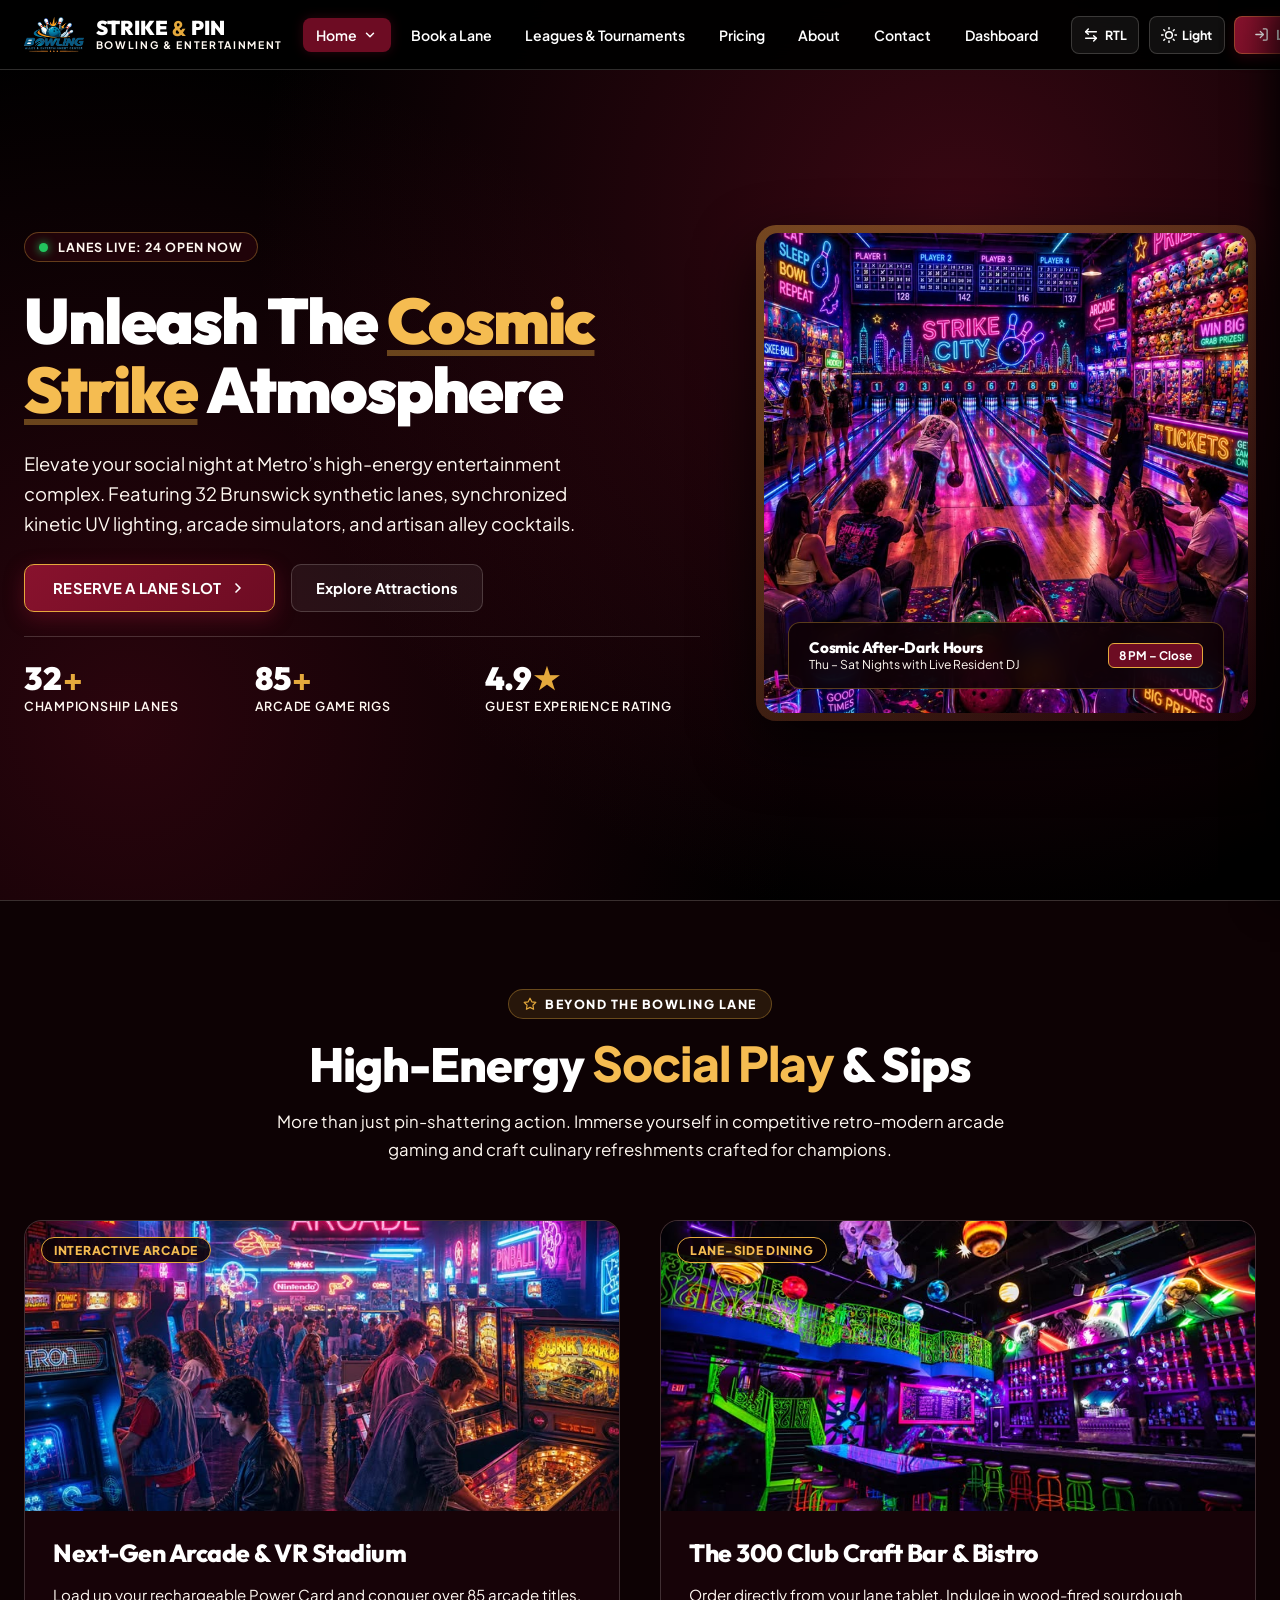
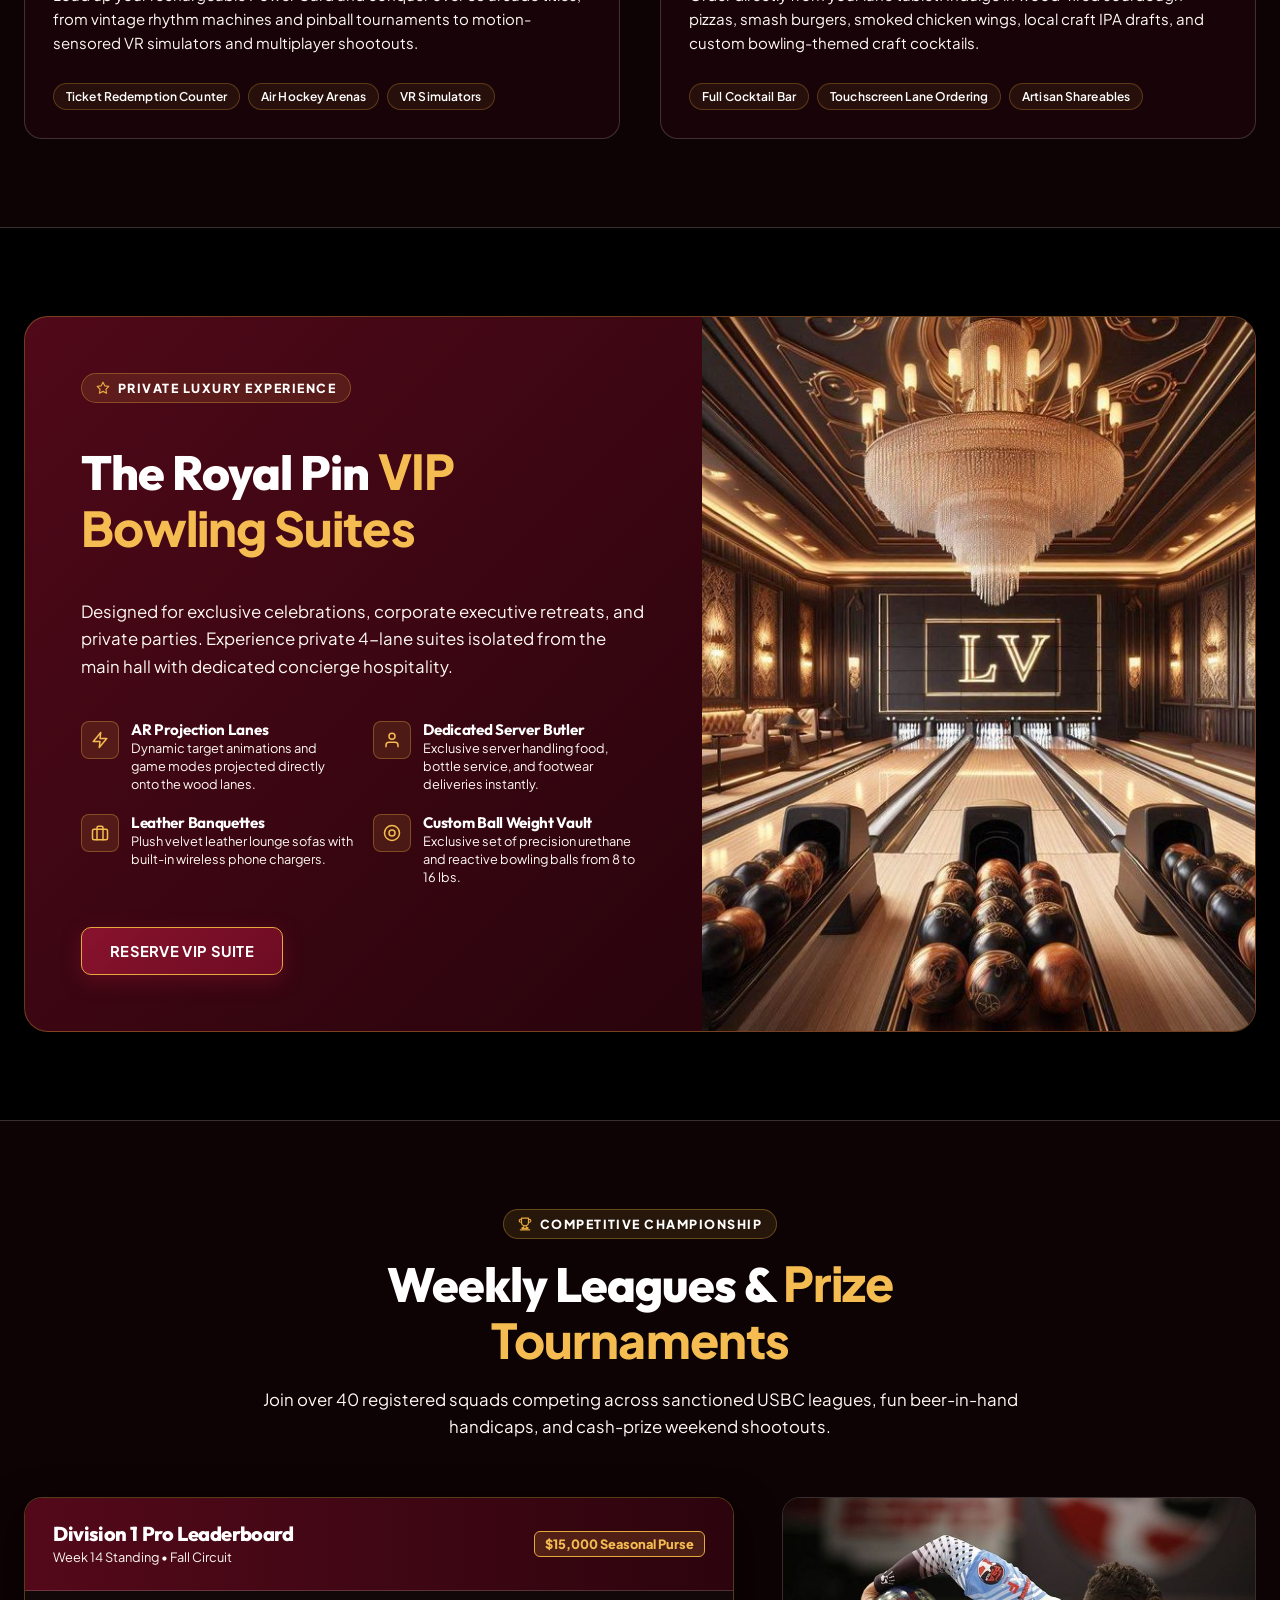
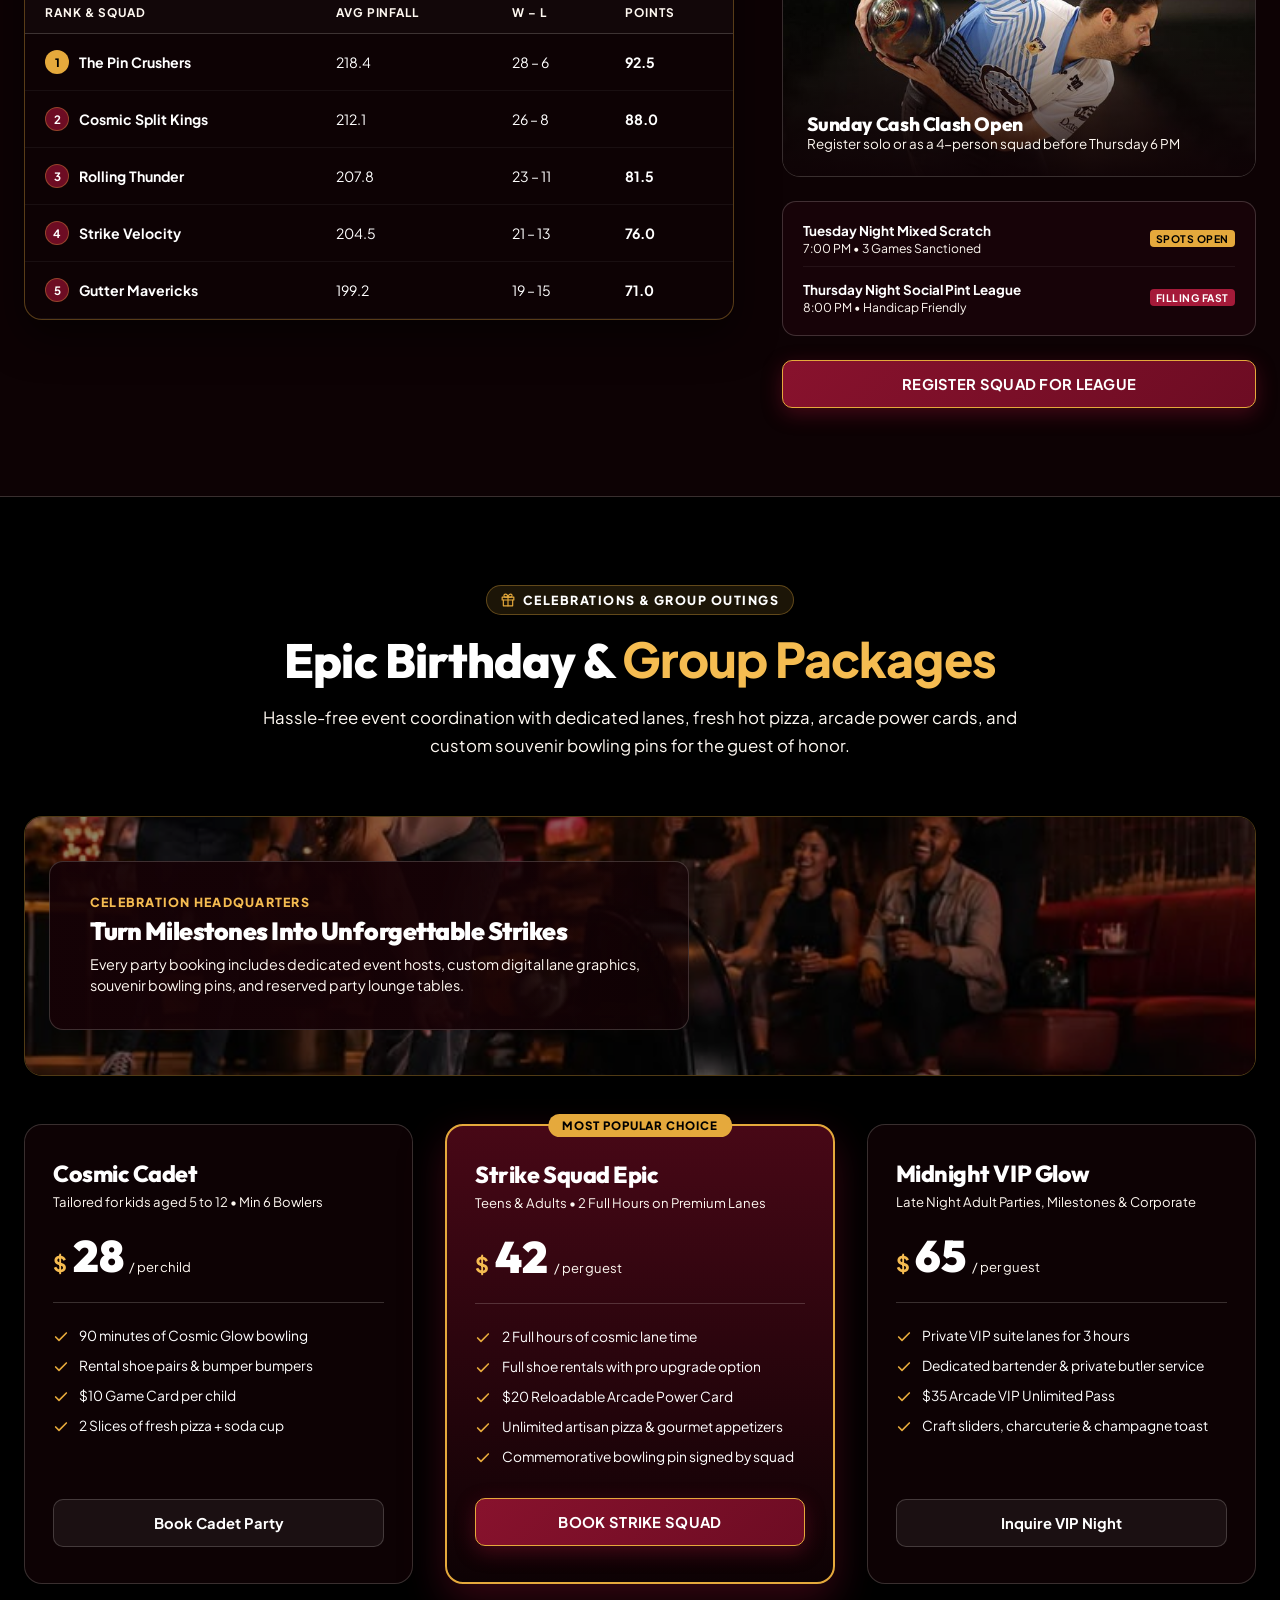
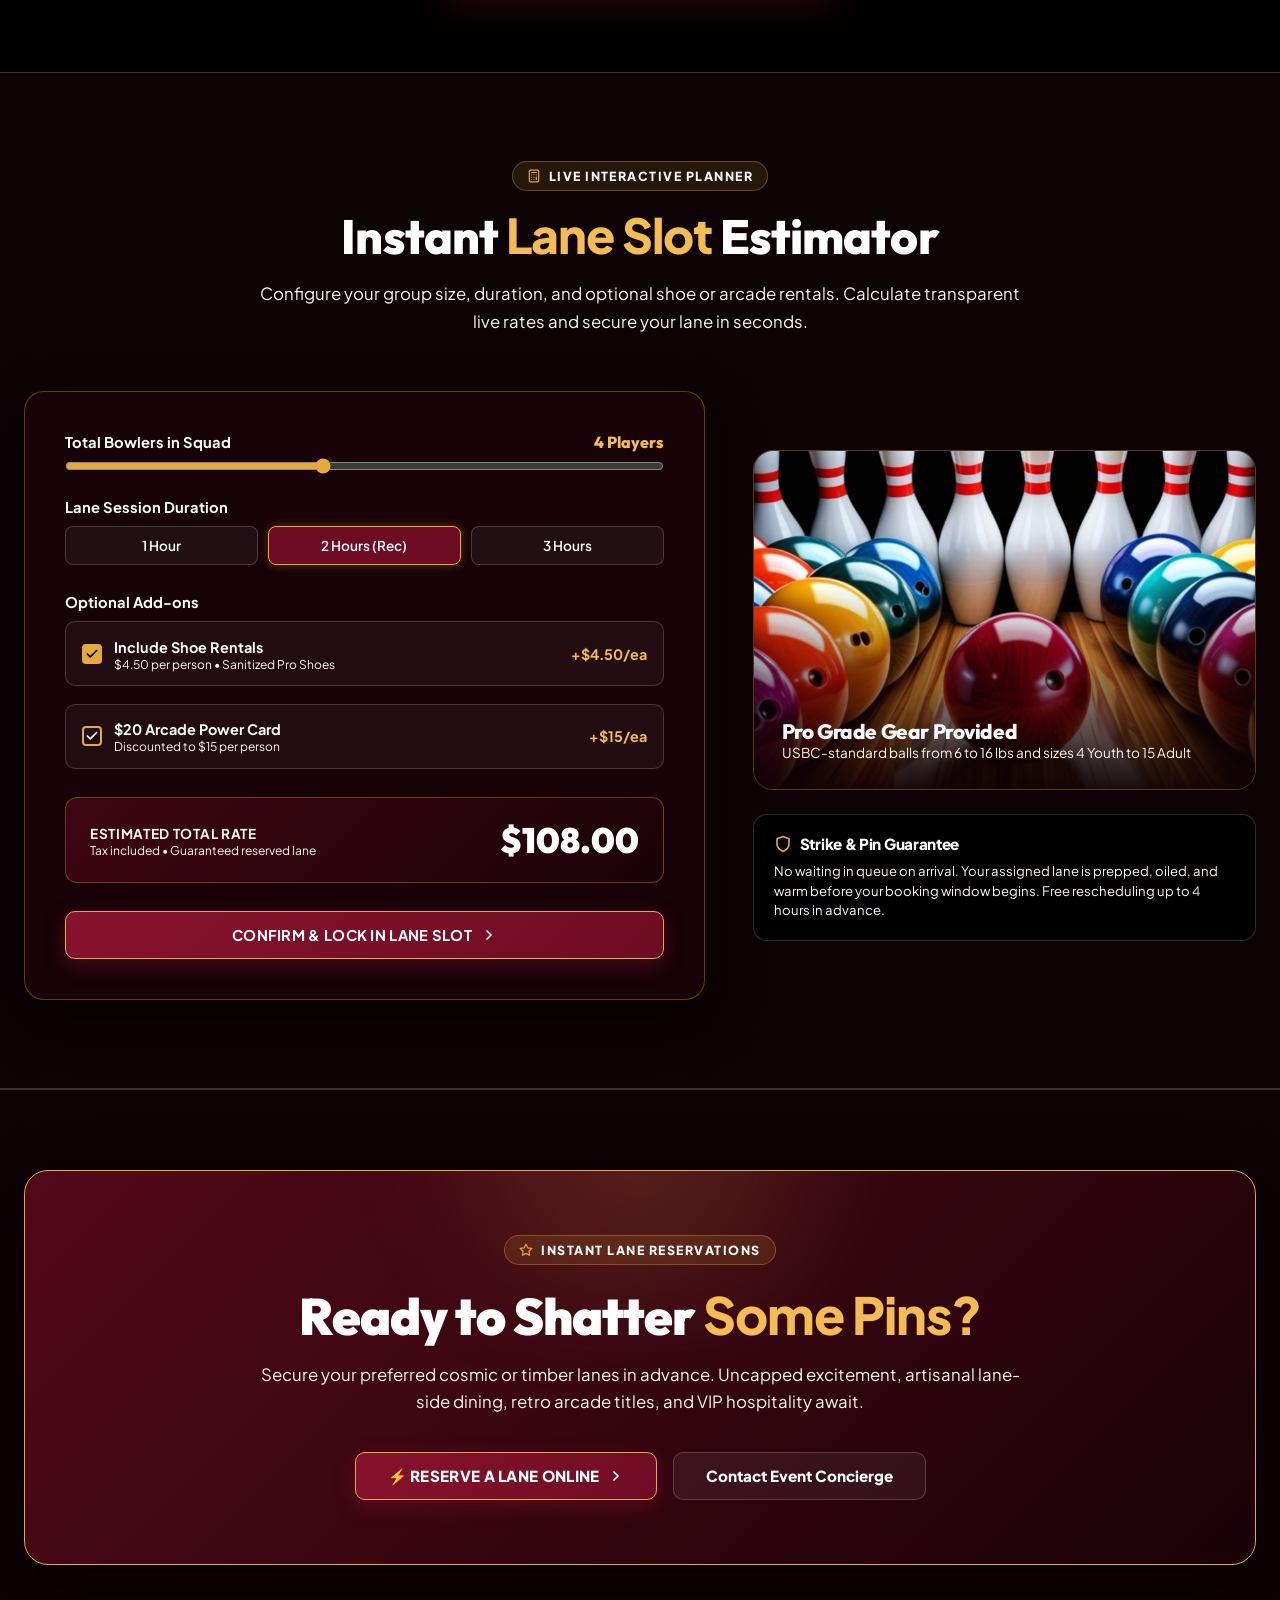
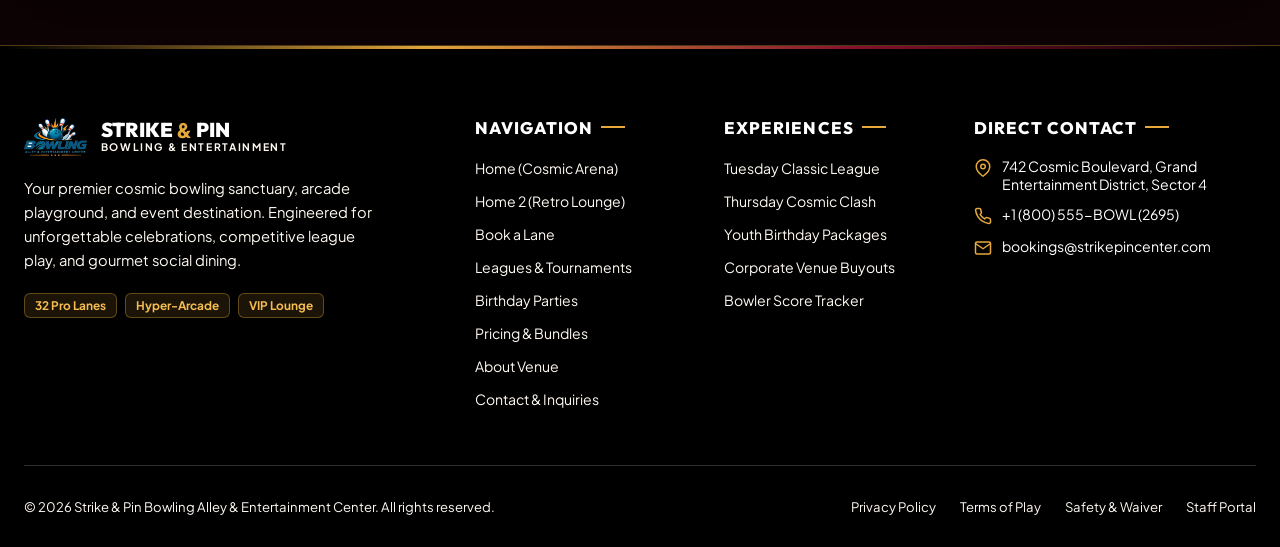
==== index.html @ 71268ec6 "first commit" ====
<!DOCTYPE html>
<html lang="en" dir="ltr" class="dark">

<head>
  <meta charset="UTF-8">
  <meta name="viewport" content="width=device-width, initial-scale=1.0">
  <title>Strike & Pin | Premier Cosmic Bowling & Entertainment Center</title>
  <meta name="description"
    content="Experience high-energy cosmic bowling, 32 championship Brunswick lanes, interactive arcade games, pro tournament leagues, and bespoke birthday celebration packages.">
  <meta name="theme-color" content="#160206">

  <!-- Favicon -->
  <link rel="icon" type="image/png" href="assets/images/icons/logo.png">

  <!-- Global Stylesheets (No inline CSS!) -->
  <link rel="stylesheet" href="assets/css/style.css">
  <link rel="stylesheet" href="assets/css/responsive.css">
</head>

<body>

  <!-- ==========================================================================
       BRANDED PRELOADER
       ========================================================================== -->
  <div id="preloader" role="status" aria-label="Loading Strike & Pin Center">
    <div class="loader-content">
      <div class="loader-brand">
        <img src="assets/images/icons/logo.png" alt="Strike & Pin Bowling Logo" class="loader-logo-img">
        <div class="brand-text-group">
          <span class="brand-title">Strike<span>&</span>Pin</span>
          <span class="brand-subtitle">Bowling & Entertainment</span>
        </div>
      </div>
      <div class="loader-pin-indicator" aria-hidden="true">
        <span class="loader-dot"></span>
        <span class="loader-dot"></span>
        <span class="loader-dot"></span>
      </div>
    </div>
  </div>

  <!-- ==========================================================================
       FIXED COMPACT HEADER (Strictly 1 Line Desktop, Compact, Never Scrolls Away)
       ========================================================================== -->
  <header class="site-header" id="siteHeader">
    <div class="header-container">

      <!-- Brand Logo + Name + Small Subtitle -->
      <a href="index.html" class="header-brand" aria-label="Strike & Pin Homepage">
        <img src="assets/images/icons/logo.png" alt="Strike & Pin Bowling Logo" class="header-logo-img">
        <div class="brand-text-group">
          <span class="brand-title">Strike<span>&</span>Pin</span>
          <span class="brand-subtitle">Bowling & Entertainment</span>
        </div>
      </a>

      <!-- Desktop Navigation - Exactly 6 Items (Home with Click-Only Dropdown) -->
      <nav class="desktop-nav" aria-label="Primary Navigation">

        <!-- 1. Home (Dropdown - CLICK ONLY) -->
        <div class="nav-dropdown-wrapper" id="homeDropdownWrapper">
          <button type="button" class="nav-link nav-dropdown-trigger" id="homeDropdownTrigger" aria-haspopup="true"
            aria-expanded="false">
            <span>Home</span>
            <svg class="chevron-icon" viewBox="0 0 24 24" fill="none" stroke="currentColor" stroke-width="2.5"
              stroke-linecap="round" stroke-linejoin="round" aria-hidden="true">
              <polyline points="6 9 12 15 18 9"></polyline>
            </svg>
          </button>
          <div class="dropdown-panel" role="menu" aria-label="Home Variations">
            <a href="index.html" class="dropdown-item" role="menuitem">
              <span>Home 1 (Cosmic Arena)</span>
              <span class="dropdown-badge">V1</span>
            </a>
            <a href="home-2.html" class="dropdown-item" role="menuitem">
              <span>Home 2 (Retro Lounge)</span>
              <span class="dropdown-badge">V2</span>
            </a>
          </div>
        </div>

        <!-- 2. Book a Lane -->
        <a href="book-lane.html" class="nav-link">
          <span>Book a Lane</span>
        </a>

        <!-- 3. Leagues & Tournaments -->
        <a href="leagues.html" class="nav-link">
          <span>Leagues & Tournaments</span>
        </a>

        <!-- 4. Pricing -->
        <a href="pricing.html" class="nav-link">
          <span>Pricing</span>
        </a>

        <!-- 6. About -->
        <a href="about.html" class="nav-link">
          <span>About</span>
        </a>

        <!-- 7. Contact (Directly visible) -->
        <a href="contact.html" class="nav-link">
          <span>Contact</span>
        </a>

        <!-- 8. Dashboard -->
        <a href="dashboard.html" class="nav-link">
          <span>Dashboard</span>
        </a>
      </nav>

      <!-- Header Controls: RTL, Dark Mode, Dedicated Login Button -->
      <div class="header-actions">

        <!-- RTL/LTR Toggle -->
        <button type="button" class="utility-btn rtl-toggle-btn" aria-label="Toggle text direction (RTL/LTR)">
          <svg viewBox="0 0 24 24" fill="none" stroke="currentColor" stroke-width="2.2" stroke-linecap="round"
            stroke-linejoin="round" aria-hidden="true">
            <path d="M8 3L4 7l4 4"></path>
            <path d="M4 7h16"></path>
            <path d="M16 21l4-4-4-4"></path>
            <path d="M20 17H4"></path>
          </svg>
          <span class="utility-label dir-label-text">RTL</span>
        </button>

        <!-- Dark Mode Toggle (Pure #000000) -->
        <button type="button" class="utility-btn dark-mode-toggle" aria-label="Toggle dark mode" aria-pressed="true">
          <svg viewBox="0 0 24 24" fill="none" stroke="currentColor" stroke-linecap="round" stroke-linejoin="round"
            aria-hidden="true">
            <circle cx="12" cy="12" r="5"></circle>
            <line x1="12" y1="1" x2="12" y2="3"></line>
            <line x1="12" y1="21" x2="12" y2="23"></line>
            <line x1="4.22" y1="4.22" x2="5.64" y2="5.64"></line>
            <line x1="18.36" y1="18.36" x2="19.78" y2="19.78"></line>
            <line x1="1" y1="12" x2="3" y2="12"></line>
            <line x1="21" y1="12" x2="23" y2="12"></line>
            <line x1="4.22" y1="19.78" x2="5.64" y2="18.36"></line>
            <line x1="18.36" y1="5.64" x2="19.78" y2="4.22"></line>
          </svg>
          <span class="utility-label">Theme</span>
        </button>

        <!-- Dedicated Login Button (Replaces generic CTA) -->
        <a href="login.html" class="btn-login desktop-only" id="headerLoginBtn">
          <svg viewBox="0 0 24 24" fill="none" stroke="currentColor" stroke-width="2.2" stroke-linecap="round"
            stroke-linejoin="round" aria-hidden="true">
            <path d="M15 3h4a2 2 0 0 1 2 2v14a2 2 0 0 1-2 2h-4"></path>
            <polyline points="10 17 15 12 10 7"></polyline>
            <line x1="15" y1="12" x2="3" y2="12"></line>
          </svg>
          <span>Login</span>
        </a>

        <!-- Mobile Menu Toggle Button -->
        <button type="button" class="mobile-toggle-btn" id="mobileMenuBtn" aria-label="Open mobile navigation menu"
          aria-controls="mobileDrawer" aria-expanded="false">
          <svg viewBox="0 0 24 24" fill="none" stroke="currentColor" stroke-width="2.2" stroke-linecap="round"
            stroke-linejoin="round" aria-hidden="true">
            <line x1="3" y1="6" x2="21" y2="6"></line>
            <line x1="3" y1="12" x2="21" y2="12"></line>
            <line x1="3" y1="18" x2="21" y2="18"></line>
          </svg>
        </button>

      </div>
    </div>
  </header>

  <!-- ==========================================================================
       MOBILE NAVIGATION DRAWER
       ========================================================================== -->
  <div class="mobile-drawer-backdrop" id="mobileDrawerBackdrop" aria-hidden="true"></div>
  <aside class="mobile-drawer" id="mobileDrawer" aria-label="Mobile Navigation" role="dialog" aria-modal="true">

    <!-- Mobile Drawer Header -->
    <div class="mobile-drawer-header">
      <div class="header-brand">
        <img src="assets/images/icons/logo.png" alt="Strike & Pin Logo" class="header-logo-img">
        <div class="brand-text-group">
          <span class="brand-title">Strike<span>&</span>Pin</span>
          <span class="brand-subtitle">Bowling & Entertainment</span>
        </div>
      </div>
      <button type="button" class="mobile-drawer-close" id="mobileDrawerClose" aria-label="Close navigation menu">
        <svg viewBox="0 0 24 24" width="20" height="20" fill="none" stroke="currentColor" stroke-width="2.2"
          stroke-linecap="round" stroke-linejoin="round" aria-hidden="true">
          <line x1="18" y1="6" x2="6" y2="18"></line>
          <line x1="6" y1="6" x2="18" y2="18"></line>
        </svg>
      </button>
    </div>

    <!-- Mobile Drawer Nav Links -->
    <div class="mobile-drawer-content">

      <!-- Mobile Home Accordion (CLICK ONLY) -->
      <div class="mobile-accordion-wrapper" id="mobileHomeAccordion">
        <button type="button" class="mobile-nav-link mobile-accordion-toggle" id="mobileHomeAccordionToggle"
          aria-expanded="false">
          <span>Home</span>
          <svg class="chevron-icon" viewBox="0 0 24 24" fill="none" stroke="currentColor" stroke-width="2.5"
            stroke-linecap="round" stroke-linejoin="round" aria-hidden="true">
            <polyline points="6 9 12 15 18 9"></polyline>
          </svg>
        </button>
        <div class="mobile-accordion-panel">
          <a href="index.html" class="mobile-sub-link">
            <span>Home 1 (Cosmic Arena)</span>
            <span class="dropdown-badge">V1</span>
          </a>
          <a href="home-2.html" class="mobile-sub-link">
            <span>Home 2 (Retro Lounge)</span>
            <span class="dropdown-badge">V2</span>
          </a>
        </div>
      </div>

      <a href="book-lane.html" class="mobile-nav-link">
        <span>Book a Lane</span>
      </a>

      <a href="leagues.html" class="mobile-nav-link">
        <span>Leagues & Tournaments</span>
      </a>

      <a href="pricing.html" class="mobile-nav-link">
        <span>Pricing</span>
      </a>

      <a href="about.html" class="mobile-nav-link">
        <span>About Us</span>
      </a>

      <a href="contact.html" class="mobile-nav-link">
        <span>Contact</span>
      </a>

      <a href="dashboard.html" class="mobile-nav-link">
        <span>Dashboard</span>
      </a>

      <!-- Mobile Login Direct Link -->
      <a href="login.html" class="btn-login" style="margin-top: 1rem; width: 100%; justify-content: center;">
        <svg viewBox="0 0 24 24" fill="none" stroke="currentColor" stroke-width="2.2" stroke-linecap="round"
          stroke-linejoin="round" aria-hidden="true">
          <path d="M15 3h4a2 2 0 0 1 2 2v14a2 2 0 0 1-2 2h-4"></path>
          <polyline points="10 17 15 12 10 7"></polyline>
          <line x1="15" y1="12" x2="3" y2="12"></line>
        </svg>
        <span>Guest & Member Login</span>
      </a>
    </div>

    <!-- Mobile Drawer Footer Controls -->
    <div class="mobile-drawer-footer">
      <div class="mobile-utility-row">
        <button type="button" class="utility-btn rtl-toggle-btn" style="width: 100%;"
          aria-label="Toggle text direction (RTL/LTR)">
          <svg viewBox="0 0 24 24" fill="none" stroke="currentColor" stroke-linecap="round" stroke-linejoin="round"
            aria-hidden="true">
            <line x1="21" y1="6" x2="3" y2="6"></line>
            <line x1="21" y1="12" x2="9" y2="12"></line>
            <line x1="21" y1="18" x2="7" y2="18"></line>
          </svg>
          <span class="dir-label-text">RTL</span>
        </button>

        <button type="button" class="utility-btn dark-mode-toggle" style="width: 100%;" aria-label="Toggle dark mode">
          <svg viewBox="0 0 24 24" fill="none" stroke="currentColor" stroke-linecap="round" stroke-linejoin="round"
            aria-hidden="true">
            <circle cx="12" cy="12" r="5"></circle>
          </svg>
          <span>Dark Mode</span>
        </button>
      </div>
    </div>
  </aside>

  <!-- ==========================================================================
       MAIN CONTENT: EXACTLY 6 CONTENT SECTIONS FOR HOME 1
       ========================================================================== -->
  <main id="mainContent">

    <!-- ------------------------------------------------------------------------
         SECTION 1: HERO SECTION (COSMIC BOWLING ARENA)
         ------------------------------------------------------------------------ -->
    <section class="hero-cosmic" id="heroSection" aria-label="Hero Section">
      <div class="section-container">
        <div class="hero-grid">

          <!-- Content Side -->
          <div class="hero-content">
            <div class="hero-live-indicator">
              <span class="pulse-ring"></span>
              <span>Lanes Live: 24 Open Now</span>
            </div>

            <h1 class="hero-headline">
              Unleash The <em>Cosmic Strike</em> Atmosphere
            </h1>

            <p class="hero-description">
              Elevate your social night at Metro’s high-energy entertainment complex. Featuring 32 Brunswick synthetic
              lanes, synchronized kinetic UV lighting, arcade simulators, and artisan alley cocktails.
            </p>

            <div class="hero-cta-group">
              <a href="book-lane.html" class="btn-primary">
                <span>Reserve a Lane Slot</span>
                <svg viewBox="0 0 24 24" fill="none" stroke="currentColor" stroke-width="2.5" stroke-linecap="round"
                  stroke-linejoin="round" aria-hidden="true">
                  <polyline points="9 18 15 12 9 6"></polyline>
                </svg>
              </a>

              <a href="#attractionsSection" class="btn-secondary">
                <span>Explore Attractions</span>
              </a>
            </div>

            <div class="hero-stats-row">
              <div class="hero-stat-card">
                <span class="hero-stat-num">32<span>+</span></span>
                <span class="hero-stat-label">Championship Lanes</span>
              </div>
              <div class="hero-stat-card">
                <span class="hero-stat-num">85<span>+</span></span>
                <span class="hero-stat-label">Arcade Game Rigs</span>
              </div>
              <div class="hero-stat-card">
                <span class="hero-stat-num">4.9<span>★</span></span>
                <span class="hero-stat-label">Guest Experience Rating</span>
              </div>
            </div>
          </div>

          <!-- Hero Media Card -->
          <div class="hero-visual-card">
            <div class="hero-img-wrapper">
              <img src="assets/images/hero/p1.jpg" alt="Vibrant cosmic bowling alley glow with illuminated pins"
                loading="eager">
              <div class="hero-floating-pill">
                <div>
                  <h4>Cosmic After-Dark Hours</h4>
                  <p>Thu – Sat Nights with Live Resident DJ</p>
                </div>
                <span class="hero-pill-badge">8 PM – Close</span>
              </div>
            </div>
          </div>

        </div>
      </div>
    </section>

    <!-- ------------------------------------------------------------------------
         SECTION 2: BEYOND THE LANES (ASYMMETRIC ATTRACTIONS)
         ------------------------------------------------------------------------ -->
    <section class="section-wrapper bg-surface" id="attractionsSection" aria-label="Attractions Section">
      <div class="section-container">

        <div class="section-header-center">
          <div class="eyebrow-badge">
            <svg viewBox="0 0 24 24" fill="none" stroke="currentColor" stroke-width="2" stroke-linecap="round"
              stroke-linejoin="round" aria-hidden="true">
              <polygon
                points="12 2 15.09 8.26 22 9.27 17 14.14 18.18 21.02 12 17.77 5.82 21.02 7 14.14 2 9.27 8.91 8.26 12 2">
              </polygon>
            </svg>
            <span>Beyond The Bowling Lane</span>
          </div>
          <h2 class="section-title">High-Energy <span>Social Play</span> & Sips</h2>
          <p class="section-subtitle">
            More than just pin-shattering action. Immerse yourself in competitive retro-modern arcade gaming and craft
            culinary refreshments crafted for champions.
          </p>
        </div>

        <div class="attractions-grid">

          <!-- Feature 1: Hyper-Arcade & VR Matrix -->
          <article class="attraction-feature-card">
            <div class="attraction-media-wrap">
              <img src="assets/images/sections/p2.jpg" alt="Neon lighted arcade entertainment center games"
                loading="lazy">
              <span class="attraction-badge-float">Interactive Arcade</span>
            </div>
            <div class="attraction-body">
              <h3>Next-Gen Arcade & VR Stadium</h3>
              <p>
                Load up your rechargeable Power Card and conquer over 85 arcade titles, from vintage rhythm machines and
                pinball tournaments to motion-sensored VR simulators and multiplayer shootouts.
              </p>
              <div class="attraction-tags-list">
                <span class="attraction-tag">Ticket Redemption Counter</span>
                <span class="attraction-tag">Air Hockey Arenas</span>
                <span class="attraction-tag">VR Simulators</span>
              </div>
            </div>
          </article>

          <!-- Feature 2: Craft Lounge & Alley Bistro -->
          <article class="attraction-feature-card">
            <div class="attraction-media-wrap">
              <img src="assets/images/sections/p3.jpg" alt="Atmospheric cocktail lounge bar with drinks" loading="lazy">
              <span class="attraction-badge-float">Lane-Side Dining</span>
            </div>
            <div class="attraction-body">
              <h3>The 300 Club Craft Bar & Bistro</h3>
              <p>
                Order directly from your lane tablet. Indulge in wood-fired sourdough pizzas, smash burgers, smoked
                chicken wings, local craft IPA drafts, and custom bowling-themed craft cocktails.
              </p>
              <div class="attraction-tags-list">
                <span class="attraction-tag">Full Cocktail Bar</span>
                <span class="attraction-tag">Touchscreen Lane Ordering</span>
                <span class="attraction-tag">Artisan Shareables</span>
              </div>
            </div>
          </article>

        </div>

      </div>
    </section>

    <!-- ------------------------------------------------------------------------
         SECTION 3: VIP LUXURY SUITES (ARCHITECTURAL PANORAMA)
         ------------------------------------------------------------------------ -->
    <section class="section-wrapper bg-body" id="vipSuitesSection" aria-label="VIP Suites Section">
      <div class="section-container">

        <div class="vip-suite-banner">
          <div class="vip-grid">

            <!-- Left: Content & Amenities Matrix -->
            <div class="vip-content-side">
              <div class="eyebrow-badge">
                <svg viewBox="0 0 24 24" fill="none" stroke="currentColor" stroke-width="2" stroke-linecap="round"
                  stroke-linejoin="round" aria-hidden="true">
                  <path
                    d="M12 2l3.09 6.26L22 9.27l-5 4.87 1.18 6.88L12 17.77l-6.18 3.25L7 14.14 2 9.27l6.91-1.01L12 2z">
                  </path>
                </svg>
                <span>Private Luxury Experience</span>
              </div>

              <h2 class="section-title">The Royal Pin <span>VIP Bowling Suites</span></h2>

              <p class="section-subtitle">
                Designed for exclusive celebrations, corporate executive retreats, and private parties. Experience
                private 4-lane suites isolated from the main hall with dedicated concierge hospitality.
              </p>

              <div class="vip-amenities-matrix">

                <div class="vip-amenity-item">
                  <div class="vip-amenity-icon">
                    <svg viewBox="0 0 24 24" fill="none" stroke="currentColor" stroke-width="2" stroke-linecap="round"
                      stroke-linejoin="round" aria-hidden="true">
                      <polygon points="13 2 3 14 12 14 11 22 21 10 12 10 13 2"></polygon>
                    </svg>
                  </div>
                  <div class="vip-amenity-text">
                    <h4>AR Projection Lanes</h4>
                    <p>Dynamic target animations and game modes projected directly onto the wood lanes.</p>
                  </div>
                </div>

                <div class="vip-amenity-item">
                  <div class="vip-amenity-icon">
                    <svg viewBox="0 0 24 24" fill="none" stroke="currentColor" stroke-width="2" stroke-linecap="round"
                      stroke-linejoin="round" aria-hidden="true">
                      <path d="M20 21v-2a4 4 0 0 0-4-4H8a4 4 0 0 0-4 4v2"></path>
                      <circle cx="12" cy="7" r="4"></circle>
                    </svg>
                  </div>
                  <div class="vip-amenity-text">
                    <h4>Dedicated Server Butler</h4>
                    <p>Exclusive server handling food, bottle service, and footwear deliveries instantly.</p>
                  </div>
                </div>

                <div class="vip-amenity-item">
                  <div class="vip-amenity-icon">
                    <svg viewBox="0 0 24 24" fill="none" stroke="currentColor" stroke-width="2" stroke-linecap="round"
                      stroke-linejoin="round" aria-hidden="true">
                      <rect x="2" y="7" width="20" height="14" rx="2" ry="2"></rect>
                      <path d="M16 21V5a2 2 0 0 0-2-2h-4a2 2 0 0 0-2 2v16"></path>
                    </svg>
                  </div>
                  <div class="vip-amenity-text">
                    <h4>Leather Banquettes</h4>
                    <p>Plush velvet leather lounge sofas with built-in wireless phone chargers.</p>
                  </div>
                </div>

                <div class="vip-amenity-item">
                  <div class="vip-amenity-icon">
                    <svg viewBox="0 0 24 24" fill="none" stroke="currentColor" stroke-width="2" stroke-linecap="round"
                      stroke-linejoin="round" aria-hidden="true">
                      <circle cx="12" cy="12" r="10"></circle>
                      <circle cx="12" cy="12" r="4"></circle>
                    </svg>
                  </div>
                  <div class="vip-amenity-text">
                    <h4>Custom Ball Weight Vault</h4>
                    <p>Exclusive set of precision urethane and reactive bowling balls from 8 to 16 lbs.</p>
                  </div>
                </div>

              </div>

              <div>
                <a href="book-lane.html" class="btn-primary">
                  <span>Reserve VIP Suite</span>
                </a>
              </div>
            </div>

            <!-- Right: Architectural Image -->
            <div class="vip-media-side">
              <img src="assets/images/sections/p4.jpg" alt="Luxury VIP Bowling Suite interior with lounge seating"
                loading="lazy">
            </div>

          </div>
        </div>

      </div>
    </section>

    <!-- ------------------------------------------------------------------------
         SECTION 4: PRO LEAGUES & TOURNAMENTS (EDITORIAL MATCHDAY ROSTER)
         ------------------------------------------------------------------------ -->
    <section class="section-wrapper bg-surface" id="leaguesSection" aria-label="Leagues and Tournaments">
      <div class="section-container">

        <div class="section-header-center">
          <div class="eyebrow-badge">
            <svg viewBox="0 0 24 24" fill="none" stroke="currentColor" stroke-width="2" stroke-linecap="round"
              stroke-linejoin="round" aria-hidden="true">
              <path d="M6 9H4.5a2.5 2.5 0 0 1 0-5H6"></path>
              <path d="M18 9h1.5a2.5 2.5 0 0 0 0-5H18"></path>
              <path d="M4 22h16"></path>
              <path d="M10 14.66V17c0 .55-.45 1-1 1H7v2h10v-2h-2c-.55 0-1-.45-1-1v-2.34"></path>
              <path d="M18 2H6v7a6 6 0 0 0 12 0V2Z"></path>
            </svg>
            <span>Competitive Championship</span>
          </div>
          <h2 class="section-title">Weekly Leagues & <span>Prize Tournaments</span></h2>
          <p class="section-subtitle">
            Join over 40 registered squads competing across sanctioned USBC leagues, fun beer-in-hand handicaps, and
            cash-prize weekend shootouts.
          </p>
        </div>

        <div class="leagues-editorial-layout">

          <!-- Left: Standings Roster -->
          <div class="roster-card">
            <div class="roster-header">
              <div>
                <h3>Division 1 Pro Leaderboard</h3>
                <span style="font-size: 0.8rem; color: var(--brand-cream);">Week 14 Standing • Fall Circuit</span>
              </div>
              <span class="prize-pot-tag">$15,000 Seasonal Purse</span>
            </div>

            <div class="roster-table-container">
              <table class="roster-table" aria-label="Division 1 Leaderboard">
                <thead>
                  <tr>
                    <th>Rank &amp; Squad</th>
                    <th>Avg Pinfall</th>
                    <th>W&nbsp;–&nbsp;L</th>
                    <th>Points</th>
                  </tr>
                </thead>
                <tbody>
                  <tr>
                    <td>
                      <div class="team-rank-cell">
                        <span class="rank-badge-num gold">1</span>
                        <span>The Pin Crushers</span>
                      </div>
                    </td>
                    <td>218.4</td>
                    <td>28&nbsp;–&nbsp;6</td>
                    <td><strong>92.5</strong></td>
                  </tr>
                  <tr>
                    <td>
                      <div class="team-rank-cell">
                        <span class="rank-badge-num">2</span>
                        <span>Cosmic Split Kings</span>
                      </div>
                    </td>
                    <td>212.1</td>
                    <td>26&nbsp;–&nbsp;8</td>
                    <td><strong>88.0</strong></td>
                  </tr>
                  <tr>
                    <td>
                      <div class="team-rank-cell">
                        <span class="rank-badge-num">3</span>
                        <span>Rolling Thunder</span>
                      </div>
                    </td>
                    <td>207.8</td>
                    <td>23&nbsp;–&nbsp;11</td>
                    <td><strong>81.5</strong></td>
                  </tr>
                  <tr>
                    <td>
                      <div class="team-rank-cell">
                        <span class="rank-badge-num">4</span>
                        <span>Strike Velocity</span>
                      </div>
                    </td>
                    <td>204.5</td>
                    <td>21&nbsp;–&nbsp;13</td>
                    <td><strong>76.0</strong></td>
                  </tr>
                  <tr>
                    <td>
                      <div class="team-rank-cell">
                        <span class="rank-badge-num">5</span>
                        <span>Gutter Mavericks</span>
                      </div>
                    </td>
                    <td>199.2</td>
                    <td>19&nbsp;–&nbsp;15</td>
                    <td><strong>71.0</strong></td>
                  </tr>
                </tbody>
              </table>
            </div>
          </div>

          <!-- Right: Visual Spotlight & Schedule -->
          <div class="league-feature-side">
            <div class="league-spotlight-card">
              <img src="assets/images/sections/p5.jpg" alt="Competitive bowler throwing a strike in a league tournament"
                loading="lazy">
              <div class="league-spotlight-overlay">
                <h4>Sunday Cash Clash Open</h4>
                <p>Register solo or as a 4-person squad before Thursday 6 PM</p>
              </div>
            </div>

            <div class="league-schedule-box">
              <div class="schedule-item">
                <div>
                  <strong style="color: #FFFFFF; display: block;">Tuesday Night Mixed Scratch</strong>
                  <span style="font-size: 0.76rem; color: var(--brand-cream);">7:00 PM • 3 Games Sanctioned</span>
                </div>
                <span class="dropdown-badge">Spots Open</span>
              </div>
              <div class="schedule-item">
                <div>
                  <strong style="color: #FFFFFF; display: block;">Thursday Night Social Pint League</strong>
                  <span style="font-size: 0.76rem; color: var(--brand-cream);">8:00 PM • Handicap Friendly</span>
                </div>
                <span class="dropdown-badge" style="background: var(--brand-burgundy-500); color: #FFFFFF;">Filling
                  Fast</span>
              </div>
            </div>

            <a href="leagues.html" class="btn-primary" style="width: 100%;">
              <span>Register Squad for League</span>
            </a>
          </div>

        </div>

      </div>
    </section>

    <!-- ------------------------------------------------------------------------
         SECTION 5: CELEBRATIONS & BIRTHDAY PACKAGES
         ------------------------------------------------------------------------ -->
    <section class="section-wrapper bg-body" id="celebrationsSection" aria-label="Birthday Party Packages">
      <div class="section-container">

        <div class="section-header-center">
          <div class="eyebrow-badge">
            <svg viewBox="0 0 24 24" fill="none" stroke="currentColor" stroke-width="2" stroke-linecap="round"
              stroke-linejoin="round" aria-hidden="true">
              <path d="M20 12v10H4V12"></path>
              <path d="M2 7h20v5H2z"></path>
              <path d="M12 22V7"></path>
              <path d="M12 7H7.5a2.5 2.5 0 0 1 0-5C11 2 12 7 12 7z"></path>
              <path d="M12 7h4.5a2.5 2.5 0 0 0 0-5C13 2 12 7 12 7z"></path>
            </svg>
            <span>Celebrations & Group Outings</span>
          </div>
          <h2 class="section-title">Epic Birthday & <span>Group Packages</span></h2>
          <p class="section-subtitle">
            Hassle-free event coordination with dedicated lanes, fresh hot pizza, arcade power cards, and custom
            souvenir bowling pins for the guest of honor.
          </p>
        </div>

        <!-- Editorial Celebration Visual Banner -->
        <div class="celebration-hero-banner"
          style="margin-bottom: 3rem; border-radius: 18px; overflow: hidden; position: relative; border: 1px solid var(--border-brand); min-height: 260px; display: flex; align-items: center;">
          <img src="assets/images/sections/p6.jpg" alt="Friends celebrating together at the bowling alley"
            style="position: absolute; inset: 0; width: 100%; height: 100%; object-fit: cover; filter: brightness(0.55);"
            loading="lazy">
          <div
            style="position: relative; z-index: 2; padding: 2rem 2.5rem; max-width: 640px; background: linear-gradient(90deg, rgba(22, 2, 6, 0.94) 60%, rgba(22, 2, 6, 0.6) 100%); border-radius: 14px; margin: 1.5rem; border: 1px solid var(--border-subtle);">
            <span
              style="font-size: 0.78rem; font-weight: 800; color: var(--brand-gold-400); text-transform: uppercase; letter-spacing: 0.1em; display: block; margin-bottom: 0.35rem;">Celebration
              Headquarters</span>
            <h3 style="font-size: 1.55rem; font-weight: 900; color: #FFFFFF; line-height: 1.2; margin-bottom: 0.5rem;">
              Turn Milestones Into Unforgettable Strikes</h3>
            <p style="font-size: 0.9rem; color: var(--brand-cream); line-height: 1.5;">Every party booking includes
              dedicated event hosts, custom digital lane graphics, souvenir bowling pins, and reserved party lounge
              tables.</p>
          </div>
        </div>

        <div class="packages-grid">

          <!-- Package 1: Youth Cosmic Cadet -->
          <article class="package-card">
            <h3 class="package-tier-name">Cosmic Cadet</h3>
            <p class="package-ideal-for">Tailored for kids aged 5 to 12 • Min 6 Bowlers</p>

            <div class="package-price-wrap">
              <span class="price-currency">$</span>
              <span class="price-val">28</span>
              <span class="price-duration">/ per child</span>
            </div>

            <ul class="package-inclusions">
              <li class="inclusion-item">
                <svg viewBox="0 0 24 24" fill="none" stroke="currentColor" stroke-width="2.5" stroke-linecap="round"
                  stroke-linejoin="round" aria-hidden="true">
                  <polyline points="20 6 9 17 4 12"></polyline>
                </svg>
                <span>90 minutes of Cosmic Glow bowling</span>
              </li>
              <li class="inclusion-item">
                <svg viewBox="0 0 24 24" fill="none" stroke="currentColor" stroke-width="2.5" stroke-linecap="round"
                  stroke-linejoin="round" aria-hidden="true">
                  <polyline points="20 6 9 17 4 12"></polyline>
                </svg>
                <span>Rental shoe pairs & bumper bumpers</span>
              </li>
              <li class="inclusion-item">
                <svg viewBox="0 0 24 24" fill="none" stroke="currentColor" stroke-width="2.5" stroke-linecap="round"
                  stroke-linejoin="round" aria-hidden="true">
                  <polyline points="20 6 9 17 4 12"></polyline>
                </svg>
                <span>$10 Game Card per child</span>
              </li>
              <li class="inclusion-item">
                <svg viewBox="0 0 24 24" fill="none" stroke="currentColor" stroke-width="2.5" stroke-linecap="round"
                  stroke-linejoin="round" aria-hidden="true">
                  <polyline points="20 6 9 17 4 12"></polyline>
                </svg>
                <span>2 Slices of fresh pizza + soda cup</span>
              </li>
            </ul>

            <a href="birthday-parties.html" class="btn-secondary" style="width: 100%;">
              <span>Book Cadet Party</span>
            </a>
          </article>

          <!-- Package 2: The Strike Squad (Featured) -->
          <article class="package-card featured">
            <span class="featured-ribbon">Most Popular Choice</span>
            <h3 class="package-tier-name">Strike Squad Epic</h3>
            <p class="package-ideal-for">Teens & Adults • 2 Full Hours on Premium Lanes</p>

            <div class="package-price-wrap">
              <span class="price-currency">$</span>
              <span class="price-val">42</span>
              <span class="price-duration">/ per guest</span>
            </div>

            <ul class="package-inclusions">
              <li class="inclusion-item">
                <svg viewBox="0 0 24 24" fill="none" stroke="currentColor" stroke-width="2.5" stroke-linecap="round"
                  stroke-linejoin="round" aria-hidden="true">
                  <polyline points="20 6 9 17 4 12"></polyline>
                </svg>
                <span>2 Full hours of cosmic lane time</span>
              </li>
              <li class="inclusion-item">
                <svg viewBox="0 0 24 24" fill="none" stroke="currentColor" stroke-width="2.5" stroke-linecap="round"
                  stroke-linejoin="round" aria-hidden="true">
                  <polyline points="20 6 9 17 4 12"></polyline>
                </svg>
                <span>Full shoe rentals with pro upgrade option</span>
              </li>
              <li class="inclusion-item">
                <svg viewBox="0 0 24 24" fill="none" stroke="currentColor" stroke-width="2.5" stroke-linecap="round"
                  stroke-linejoin="round" aria-hidden="true">
                  <polyline points="20 6 9 17 4 12"></polyline>
                </svg>
                <span>$20 Reloadable Arcade Power Card</span>
              </li>
              <li class="inclusion-item">
                <svg viewBox="0 0 24 24" fill="none" stroke="currentColor" stroke-width="2.5" stroke-linecap="round"
                  stroke-linejoin="round" aria-hidden="true">
                  <polyline points="20 6 9 17 4 12"></polyline>
                </svg>
                <span>Unlimited artisan pizza & gourmet appetizers</span>
              </li>
              <li class="inclusion-item">
                <svg viewBox="0 0 24 24" fill="none" stroke="currentColor" stroke-width="2.5" stroke-linecap="round"
                  stroke-linejoin="round" aria-hidden="true">
                  <polyline points="20 6 9 17 4 12"></polyline>
                </svg>
                <span>Commemorative bowling pin signed by squad</span>
              </li>
            </ul>

            <a href="birthday-parties.html" class="btn-primary" style="width: 100%;">
              <span>Book Strike Squad</span>
            </a>
          </article>

          <!-- Package 3: Midnight VIP Glow -->
          <article class="package-card">
            <h3 class="package-tier-name">Midnight VIP Glow</h3>
            <p class="package-ideal-for">Late Night Adult Parties, Milestones & Corporate</p>

            <div class="package-price-wrap">
              <span class="price-currency">$</span>
              <span class="price-val">65</span>
              <span class="price-duration">/ per guest</span>
            </div>

            <ul class="package-inclusions">
              <li class="inclusion-item">
                <svg viewBox="0 0 24 24" fill="none" stroke="currentColor" stroke-width="2.5" stroke-linecap="round"
                  stroke-linejoin="round" aria-hidden="true">
                  <polyline points="20 6 9 17 4 12"></polyline>
                </svg>
                <span>Private VIP suite lanes for 3 hours</span>
              </li>
              <li class="inclusion-item">
                <svg viewBox="0 0 24 24" fill="none" stroke="currentColor" stroke-width="2.5" stroke-linecap="round"
                  stroke-linejoin="round" aria-hidden="true">
                  <polyline points="20 6 9 17 4 12"></polyline>
                </svg>
                <span>Dedicated bartender & private butler service</span>
              </li>
              <li class="inclusion-item">
                <svg viewBox="0 0 24 24" fill="none" stroke="currentColor" stroke-width="2.5" stroke-linecap="round"
                  stroke-linejoin="round" aria-hidden="true">
                  <polyline points="20 6 9 17 4 12"></polyline>
                </svg>
                <span>$35 Arcade VIP Unlimited Pass</span>
              </li>
              <li class="inclusion-item">
                <svg viewBox="0 0 24 24" fill="none" stroke="currentColor" stroke-width="2.5" stroke-linecap="round"
                  stroke-linejoin="round" aria-hidden="true">
                  <polyline points="20 6 9 17 4 12"></polyline>
                </svg>
                <span>Craft sliders, charcuterie & champagne toast</span>
              </li>
            </ul>

            <a href="birthday-parties.html" class="btn-secondary" style="width: 100%;">
              <span>Inquire VIP Night</span>
            </a>
          </article>

        </div>

      </div>
    </section>

    <!-- ------------------------------------------------------------------------
         SECTION 6: INTERACTIVE LANE CALCULATOR & GEAR MATRIX
         ------------------------------------------------------------------------ -->
    <section class="section-wrapper bg-surface" id="calculatorSection" aria-label="Interactive Lane Calculator">
      <div class="section-container">

        <div class="section-header-center">
          <div class="eyebrow-badge">
            <svg viewBox="0 0 24 24" fill="none" stroke="currentColor" stroke-width="2" stroke-linecap="round"
              stroke-linejoin="round" aria-hidden="true">
              <rect x="4" y="2" width="16" height="20" rx="2"></rect>
              <line x1="8" y1="6" x2="16" y2="6"></line>
              <line x1="16" y1="14" x2="16" y2="18"></line>
              <path d="M16 10h.01"></path>
              <path d="M12 10h.01"></path>
              <path d="M8 10h.01"></path>
              <path d="M12 14h.01"></path>
              <path d="M8 14h.01"></path>
              <path d="M12 18h.01"></path>
              <path d="M8 18h.01"></path>
            </svg>
            <span>Live Interactive Planner</span>
          </div>
          <h2 class="section-title">Instant <span>Lane Slot</span> Estimator</h2>
          <p class="section-subtitle">
            Configure your group size, duration, and optional shoe or arcade rentals. Calculate transparent live rates
            and secure your lane in seconds.
          </p>
        </div>

        <div class="calculator-matrix-grid">

          <!-- Interactive Calculation Console -->
          <div class="calculator-console-card">

            <!-- Step 1: Bowlers -->
            <div class="calculator-group">
              <div class="calculator-label-row">
                <label for="calcBowlers" class="calc-label">Total Bowlers in Squad</label>
                <span class="calc-val-readout" id="calcBowlersVal">4 Players</span>
              </div>
              <input type="range" min="1" max="8" value="4" class="calc-range-slider" id="calcBowlers"
                aria-label="Number of Bowlers">
            </div>

            <!-- Step 2: Duration -->
            <div class="calculator-group">
              <span class="calc-label">Lane Session Duration</span>
              <div class="calc-chips-group">
                <button type="button" class="calc-chip-btn" data-hours="1">1 Hour</button>
                <button type="button" class="calc-chip-btn selected" data-hours="2">2 Hours (Rec)</button>
                <button type="button" class="calc-chip-btn" data-hours="3">3 Hours</button>
              </div>
            </div>

            <!-- Step 3: Add-on Checkboxes -->
            <div class="calculator-group">
              <span class="calc-label">Optional Add-ons</span>

              <div class="calc-checkbox-row active" id="calcShoesToggle" role="checkbox" aria-checked="true"
                tabindex="0">
                <div class="calc-checkbox-left">
                  <div class="calc-custom-check checked" aria-hidden="true">
                    <svg viewBox="0 0 24 24" width="14" height="14" fill="none" stroke="currentColor" stroke-width="3"
                      stroke-linecap="round" stroke-linejoin="round">
                      <polyline points="20 6 9 17 4 12"></polyline>
                    </svg>
                  </div>
                  <div>
                    <span style="font-weight: 700; color: #FFFFFF; font-size: 0.9rem;">Include Shoe Rentals</span>
                    <span style="display: block; font-size: 0.75rem; color: var(--brand-cream);">$4.50 per person •
                      Sanitized Pro Shoes</span>
                  </div>
                </div>
                <strong style="color: var(--brand-gold-400); font-size: 0.9rem;">+$4.50/ea</strong>
              </div>

              <div class="calc-checkbox-row" id="calcArcadeToggle" role="checkbox" aria-checked="false" tabindex="0"
                style="margin-top: 0.5rem;">
                <div class="calc-checkbox-left">
                  <div class="calc-custom-check" aria-hidden="true">
                    <svg viewBox="0 0 24 24" width="14" height="14" fill="none" stroke="currentColor" stroke-width="3"
                      stroke-linecap="round" stroke-linejoin="round">
                      <polyline points="20 6 9 17 4 12"></polyline>
                    </svg>
                  </div>
                  <div>
                    <span style="font-weight: 700; color: #FFFFFF; font-size: 0.9rem;">$20 Arcade Power Card</span>
                    <span style="display: block; font-size: 0.75rem; color: var(--brand-cream);">Discounted to $15 per
                      person</span>
                  </div>
                </div>
                <strong style="color: var(--brand-gold-400); font-size: 0.9rem;">+$15/ea</strong>
              </div>

            </div>

            <!-- Price Output & Confirm Button -->
            <div class="calc-total-banner">
              <div>
                <span class="calc-total-label">Estimated Total Rate</span>
                <span style="display: block; font-size: 0.75rem; color: var(--brand-cream);">Tax included • Guaranteed
                  reserved lane</span>
              </div>
              <div class="calc-total-amount" id="calcTotalAmount">$108.00</div>
            </div>

            <a href="book-lane.html" class="btn-primary" id="calcReserveBtn" style="width: 100%;">
              <span>Confirm & Lock In Lane Slot</span>
              <svg viewBox="0 0 24 24" fill="none" stroke="currentColor" stroke-width="2.5" stroke-linecap="round"
                stroke-linejoin="round" aria-hidden="true">
                <polyline points="9 18 15 12 9 6"></polyline>
              </svg>
            </a>

          </div>

          <!-- Gear & Center Visual Side -->
          <div class="calculator-gear-side">
            <div class="gear-image-card">
              <img src="assets/images/sections/p7.jpg" alt="Bowling ball return rack with colorful bowling balls"
                loading="lazy">
              <div class="gear-image-overlay">
                <h4>Pro Grade Gear Provided</h4>
                <p>USBC-standard balls from 6 to 16 lbs and sizes 4 Youth to 15 Adult</p>
              </div>
            </div>

            <div
              style="background: var(--bg-body); border: 1px solid var(--border-subtle); border-radius: 14px; padding: 1.25rem;">
              <h4
                style="font-size: 0.95rem; font-weight: 800; color: #FFFFFF; margin-bottom: 0.5rem; display: flex; align-items: center; gap: 0.5rem;">
                <svg viewBox="0 0 24 24" width="18" height="18" fill="none" stroke="var(--brand-gold-500)"
                  stroke-width="2.2" stroke-linecap="round" stroke-linejoin="round" aria-hidden="true">
                  <path d="M12 22s8-4 8-10V5l-8-3-8 3v7c0 6 8 10 8 10z"></path>
                </svg>
                <span>Strike & Pin Guarantee</span>
              </h4>
              <p style="font-size: 0.82rem; color: var(--brand-cream); line-height: 1.5;">
                No waiting in queue on arrival. Your assigned lane is prepped, oiled, and warm before your booking
                window begins. Free rescheduling up to 4 hours in advance.
              </p>
            </div>
          </div>

        </div>

      </div>
    </section>

    <!-- ==========================================================================
         CALL TO ACTION (CTA): READY TO ROLL
         ========================================================================== -->
    <section class="site-cta-section" aria-label="Book Your Lane Experience">
      <div class="section-container">
        <div class="site-cta-card">
          <div class="site-cta-glow" aria-hidden="true"></div>
          <div class="site-cta-content">
            <div class="eyebrow-badge">
              <svg viewBox="0 0 24 24" fill="none" stroke="currentColor" stroke-width="2" stroke-linecap="round"
                stroke-linejoin="round" aria-hidden="true">
                <polygon
                  points="12 2 15.09 8.26 22 9.27 17 14.14 18.18 21.02 12 17.77 5.82 21.02 7 14.14 2 9.27 8.91 8.26 12 2">
                </polygon>
              </svg>
              <span>Instant Lane Reservations</span>
            </div>
            <h2 class="site-cta-heading">Ready to Shatter <span>Some Pins?</span></h2>
            <p class="site-cta-subtext">
              Secure your preferred cosmic or timber lanes in advance. Uncapped excitement, artisanal lane-side dining,
              retro arcade titles, and VIP hospitality await.
            </p>
            <div class="site-cta-actions">
              <a href="book-lane.html" class="btn-primary">
                <span>⚡ Reserve a Lane Online</span>
                <svg viewBox="0 0 24 24" fill="none" stroke="currentColor" stroke-width="2.5" stroke-linecap="round"
                  stroke-linejoin="round" aria-hidden="true">
                  <polyline points="9 18 15 12 9 6"></polyline>
                </svg>
              </a>

              <a href="contact.html" class="btn-secondary" style="border-color: rgba(255,255,255,0.18);">
                <span>Contact Event Concierge</span>
              </a>
            </div>
          </div>
        </div>
      </div>
    </section>

  </main>

  <!-- ==========================================================================
       SCROLL TO TOP BUTTON
       ========================================================================== -->
  <button type="button" class="scroll-top-btn" id="scrollTopBtn" aria-label="Scroll to top of page">
    <svg viewBox="0 0 24 24" fill="none" stroke="currentColor" stroke-width="2.5" stroke-linecap="round"
      stroke-linejoin="round" aria-hidden="true">
      <polyline points="18 15 12 9 6 15"></polyline>
    </svg>
  </button>

  <!-- ==========================================================================
       SHARED EDITORIAL FOOTER
       ========================================================================== -->
  <footer class="site-footer">
    <div class="footer-inner">
      <div class="footer-grid">

        <!-- Column 1: Brand & Editorial Bio -->
        <div class="footer-col-brand">
          <div class="footer-brand-header">
            <img src="assets/images/icons/logo.png" alt="Strike & Pin Logo" class="footer-logo-img">
            <div class="brand-text-group">
              <span class="brand-title">Strike<span>&</span>Pin</span>
              <span class="brand-subtitle">Bowling & Entertainment</span>
            </div>
          </div>
          <p class="footer-description">
            Your premier cosmic bowling sanctuary, arcade playground, and event destination. Engineered for
            unforgettable celebrations, competitive league play, and gourmet social dining.
          </p>
          <div class="footer-badges-row">
            <span class="footer-badge">32 Pro Lanes</span>
            <span class="footer-badge">Hyper-Arcade</span>
            <span class="footer-badge">VIP Lounge</span>
          </div>
        </div>

        <!-- Column 2: Quick Links -->
        <div>
          <h2 class="footer-heading">Navigation</h2>
          <ul class="footer-links-list">
            <li><a href="index.html" class="footer-link">Home (Cosmic Arena)</a></li>
            <li><a href="home-2.html" class="footer-link">Home 2 (Retro Lounge)</a></li>
            <li><a href="book-lane.html" class="footer-link">Book a Lane</a></li>
            <li><a href="leagues.html" class="footer-link">Leagues & Tournaments</a></li>
            <li><a href="birthday-parties.html" class="footer-link">Birthday Parties</a></li>
            <li><a href="pricing.html" class="footer-link">Pricing & Bundles</a></li>
            <li><a href="about.html" class="footer-link">About Venue</a></li>
            <li><a href="contact.html" class="footer-link">Contact & Inquiries</a></li>
          </ul>
        </div>

        <!-- Column 3: Entertainment & Leagues -->
        <div>
          <h3 class="footer-heading">Experiences</h3>
          <ul class="footer-links-list">
            <li><a href="leagues.html" class="footer-link">Tuesday Classic League</a></li>
            <li><a href="leagues.html" class="footer-link">Thursday Cosmic Clash</a></li>
            <li><a href="pricing.html" class="footer-link">Youth Birthday Packages</a></li>
            <li><a href="pricing.html" class="footer-link">Corporate Venue Buyouts</a></li>
            <li><a href="dashboard.html" class="footer-link">Bowler Score Tracker</a></li>
          </ul>
        </div>


        <!-- Column 4: Contact & Location -->
        <div>
          <h2 class="footer-heading">Direct Contact</h2>
          <div class="footer-contact-item">
            <svg viewBox="0 0 24 24" fill="none" stroke="currentColor" stroke-width="2" stroke-linecap="round"
              stroke-linejoin="round" aria-hidden="true">
              <path d="M21 10c0 7-9 13-9 13s-9-6-9-13a9 9 0 0 1 18 0z"></path>
              <circle cx="12" cy="10" r="3"></circle>
            </svg>
            <span>742 Cosmic Boulevard, Grand Entertainment District, Sector 4</span>
          </div>
          <div class="footer-contact-item">
            <svg viewBox="0 0 24 24" fill="none" stroke="currentColor" stroke-width="2" stroke-linecap="round"
              stroke-linejoin="round" aria-hidden="true">
              <path
                d="M22 16.92v3a2 2 0 0 1-2.18 2 19.79 19.79 0 0 1-8.63-3.07 19.5 19.5 0 0 1-6-6 19.79 19.79 0 0 1-3.07-8.67A2 2 0 0 1 4.11 2h3a2 2 0 0 1 2 1.72 12.84 12.84 0 0 0 .7 2.81 2 2 0 0 1-.45 2.11L8.09 9.91a16 16 0 0 0 6 6l1.27-1.27a2 2 0 0 1 2.11-.45 12.84 12.84 0 0 0 2.81.7A2 2 0 0 1 22 16.92z">
              </path>
            </svg>
            <span>+1 (800) 555-BOWL (2695)</span>
          </div>
          <div class="footer-contact-item">
            <svg viewBox="0 0 24 24" fill="none" stroke="currentColor" stroke-width="2" stroke-linecap="round"
              stroke-linejoin="round" aria-hidden="true">
              <path d="M4 4h16c1.1 0 2 .9 2 2v12c0 1.1-.9 2-2 2H4c-1.1 0-2-.9-2-2V6c0-1.1.9-2 2-2z"></path>
              <polyline points="22,6 12,13 2,6"></polyline>
            </svg>
            <span>bookings@strikepincenter.com</span>
          </div>
        </div>

      </div>

      <!-- Bottom Bar -->
      <div class="footer-bottom">
        <div>
          &copy; 2026 Strike & Pin Bowling Alley & Entertainment Center. All rights reserved.
        </div>
        <div class="footer-bottom-links">
          <a href="#privacy">Privacy Policy</a>
          <a href="#terms">Terms of Play</a>
          <a href="#safety">Safety & Waiver</a>
          <a href="login.html">Staff Portal</a>
        </div>
      </div>
    </div>
  </footer>

  <!-- Global Shared Script -->
  <script src="assets/js/main.js"></script>
</body>

</html>
---- assets/css/style.css ----
/* ==========================================================================
   STRIKE & PIN ENTERTAINMENT CENTER - GLOBAL STYLESHEET
   Brand Palette: Deep Dark Burgundy, Wine Red, Warm Gold, Bright Crisp White, Cream
   Dark Mode Base: Strict #000000
   ========================================================================== */

@import url('https://fonts.googleapis.com/css2?family=Outfit:wght@400;500;600;700;800;900&family=Plus+Jakarta+Sans:wght@400;500;600;700;800&display=swap');

:root {
  /* Brand Core Palette */
  --brand-burgundy-950: #1A0207;
  --brand-burgundy-900: #2C040D;
  --brand-burgundy-850: #3E0613;
  --brand-burgundy-800: #54091A;
  --brand-burgundy-700: #6D0C23;
  --brand-burgundy-600: #88122D;
  --brand-burgundy-500: #A51A39;
  --brand-burgundy-400: #C4264A;

  /* Accent Gold / Amber */
  --brand-gold-600: #C98B23;
  --brand-gold-500: #E5A93C;
  --brand-gold-400: #F5BC51;
  --brand-gold-300: #FCD68A;

  /* Neutrals & Contrast Surfaces */
  --brand-cream: #FFF9F2;
  --brand-cream-soft: #FBF0E4;
  --brand-cream-muted: #EFE0D0;

  /* Theme Surfaces (Default Rich Burgundy Atmosphere) */
  --bg-body: #160206;
  --bg-surface: #26040C;
  --bg-surface-elevated: #3A0713;
  --bg-surface-glass: rgba(38, 4, 12, 0.88);
  --header-bg: rgba(22, 2, 6, 0.94);

  /* Borders */
  --border-subtle: rgba(255, 249, 242, 0.15);
  --border-brand: rgba(229, 169, 60, 0.28);
  --border-highlight: rgba(229, 169, 60, 0.55);

  /* Typography - Crisp Bright Text */
  --text-primary: #FFFFFF;
  --text-secondary: #FFF9F2;
  --text-muted: #FDE8ED;
  --text-gold: #FCD68A;

  /* Aliased Accent Variables used across pages */
  --accent-gold: #E5A93C;
  --accent-gold-light: #FCD68A;
  --bg-black: #000000;
  --brand-burgundy-light: #C4264A;
  --brand-crimson: #E63946;

  /* Dimensions */
  --header-height: 70px;
  --font-heading: 'Outfit', sans-serif;
  --font-body: 'Plus Jakarta Sans', sans-serif;

  /* Transitions */
  --transition-fast: 0.18s cubic-bezier(0.16, 1, 0.3, 1);
  --transition-normal: 0.28s cubic-bezier(0.16, 1, 0.3, 1);
}

/* Strict Dark Mode: #000000 */
html.dark {
  --bg-body: #000000;
  --bg-surface: #0D0204;
  --bg-surface-elevated: #170308;
  --bg-surface-glass: rgba(0, 0, 0, 0.92);
  --header-bg: rgba(0, 0, 0, 0.95);
  --border-subtle: rgba(255, 249, 242, 0.18);
  --border-brand: rgba(229, 169, 60, 0.35);
  --text-primary: #FFFFFF;
  --text-secondary: #FFF9F2;
  --text-muted: #FFEAEF;
  --accent-gold: #F5BC51;
  --accent-gold-light: #FCD68A;
  --bg-black: #000000;
  --brand-burgundy-light: #C4264A;
  --brand-crimson: #FF4D5E;
}

/* Base Styles */
*,
*::before,
*::after {
  box-sizing: border-box;
  margin: 0;
  padding: 0;
}

html {
  scroll-behavior: smooth;
  scroll-padding-top: var(--header-height);
  font-family: var(--font-body);
  background-color: var(--bg-body);
  color: var(--text-primary);
  text-rendering: optimizeLegibility;
  -webkit-font-smoothing: antialiased;
}

body {
  background-color: var(--bg-body);
  color: var(--text-primary);
  min-height: 100vh;
  display: flex;
  flex-direction: column;
  overflow-x: hidden;
  transition: background-color var(--transition-normal), color var(--transition-normal);
}

/* Prevent viewport bounce & background scroll when mobile menu is active */
body.menu-open,
html.menu-open {
  overflow: hidden !important;
  touch-action: none;
}

main {
  flex: 1 0 auto;
  padding-top: 0 !important;
  margin-top: 0 !important;
}

/* Typography Defaults */
h1,
h2,
h3,
h4,
h5,
h6 {
  font-family: var(--font-heading);
  color: var(--text-primary);
  font-weight: 700;
  line-height: 1.15;
  letter-spacing: -0.02em;
}

p,
span,
li,
a,
button,
label,
input,
select,
textarea {
  font-family: var(--font-body);
  color: var(--text-primary);
}

a {
  color: inherit;
  text-decoration: none;
  transition: color var(--transition-fast);
}

/* Focus Visible */
:focus-visible {
  outline: 2px solid var(--brand-gold-500);
  outline-offset: 3px;
  border-radius: 4px;
}

/* ==========================================================================
   CONTAINER & CORE UTILITY SYSTEM
   ========================================================================== */
.container {
  max-width: 1360px;
  margin: 0 auto;
  padding: 0 1.5rem;
  width: 100%;
}

.text-center {
  text-align: center;
}

.text-right {
  text-align: right;
}

.text-left {
  text-align: left;
}

.w-full {
  width: 100%;
}

.block {
  display: block;
}

.flex {
  display: flex;
}

.items-center {
  align-items: center;
}

.justify-between {
  justify-content: space-between;
}

.relative {
  position: relative;
}

.absolute {
  position: absolute;
}

.inset-0 {
  inset: 0;
}

.overflow-hidden {
  overflow: hidden;
}

.text-xs {
  font-size: 0.78rem;
}

.text-sm {
  font-size: 0.88rem;
}

.text-lg {
  font-size: 1.15rem;
}

.text-xl {
  font-size: 1.25rem;
}

.text-2xl {
  font-size: 1.5rem;
}

.text-3xl {
  font-size: 1.85rem;
}

.font-bold {
  font-weight: 700;
}

.font-extrabold {
  font-weight: 800;
}

.uppercase {
  text-transform: uppercase;
}

.tracking-wider {
  letter-spacing: 0.05em;
}

.tracking-widest {
  letter-spacing: 0.1em;
}

.leading-relaxed {
  line-height: 1.65;
}

.whitespace-nowrap {
  white-space: nowrap;
}

.text-accent-gold {
  color: var(--accent-gold);
}

.text-accent-gold-light {
  color: var(--accent-gold-light);
}

.text-muted {
  color: #94a3b8;
}

.text-secondary {
  color: var(--brand-cream);
}

.text-white {
  color: #ffffff;
}

.text-primary {
  color: var(--text-primary);
}

.bg-surface {
  background: var(--bg-surface);
}

.bg-black-50 {
  background: rgba(0, 0, 0, 0.5);
}

.bg-black-60 {
  background: rgba(0, 0, 0, 0.6);
}

.bg-black-90 {
  background: rgba(0, 0, 0, 0.9);
}

.bg-black {
  background-color: #070103 !important;
}

.bg-brand-crimson {
  background: var(--brand-crimson);
}

.border {
  border-width: 1px;
  border-style: solid;
}

.border-2 {
  border-width: 2px;
  border-style: solid;
}

.border-brand {
  border-color: var(--border-brand);
}

.border-t {
  border-top: 1px solid var(--border-brand);
}

.border-y {
  border-top-width: 1px;
  border-bottom-width: 1px;
  border-style: solid;
}

.shadow-2xl {
  box-shadow: 0 25px 50px -12px rgba(0, 0, 0, 0.75);
}

.backdrop-blur-md {
  backdrop-filter: blur(12px);
  -webkit-backdrop-filter: blur(12px);
}

.rounded {
  border-radius: 6px;
}

.rounded-md {
  border-radius: 8px;
}

.rounded-lg {
  border-radius: 10px;
}

.rounded-xl {
  border-radius: 14px;
}

.rounded-2xl {
  border-radius: 20px;
}

.mb-0 {
  margin-bottom: 0;
}

.mb-1 {
  margin-bottom: 0.25rem;
}

.mb-2 {
  margin-bottom: 0.5rem;
}

.mb-3 {
  margin-bottom: 0.75rem;
}

.mb-4 {
  margin-bottom: 1rem;
}

.mb-6 {
  margin-bottom: 1.5rem;
}

.mb-12 {
  margin-bottom: 3rem;
}

.mt-1 {
  margin-top: 0.25rem;
}

.mt-4 {
  margin-top: 1rem;
}

.mt-6 {
  margin-top: 1.5rem;
}

.mt-8 {
  margin-top: 2rem;
}

.mt-12 {
  margin-top: 3rem;
}

.my-4 {
  margin-top: 1rem;
  margin-bottom: 1rem;
}

.p-4 {
  padding: 1rem;
}

.p-6 {
  padding: 1.5rem;
}

.p-8 {
  padding: 2rem;
}

.pt-6 {
  padding-top: 1.5rem;
}

.px-2 {
  padding-left: 0.5rem;
  padding-right: 0.5rem;
}

.px-2\.5 {
  padding-left: 0.625rem;
  padding-right: 0.625rem;
}

.px-3 {
  padding-left: 0.75rem;
  padding-right: 0.75rem;
}

.px-4 {
  padding-left: 1rem;
  padding-right: 1rem;
}

.px-6 {
  padding-left: 1.5rem;
  padding-right: 1.5rem;
}

.px-8 {
  padding-left: 2rem;
  padding-right: 2rem;
}

.py-0\.5 {
  padding-top: 0.125rem;
  padding-bottom: 0.125rem;
}

.py-1 {
  padding-top: 0.25rem;
  padding-bottom: 0.25rem;
}

.py-1\.5 {
  padding-top: 0.375rem;
  padding-bottom: 0.375rem;
}

.py-3 {
  padding-top: 0.75rem;
  padding-bottom: 0.75rem;
}

.h-full {
  height: 100%;
}

.h-24 {
  height: 6rem;
}

.h-28 {
  height: 7rem;
}

.h-32 {
  height: 8rem;
}

.h-48 {
  height: 12rem;
}

.h-64 {
  height: 16rem;
}

.h-96 {
  height: 24rem;
}

.object-cover {
  object-fit: cover;
}

.bottom-3 {
  bottom: 0.75rem;
}

.left-3 {
  left: 0.75rem;
}

.bottom-4 {
  bottom: 1rem;
}

.left-4 {
  left: 1rem;
}

.right-4 {
  right: 1rem;
}

.m-0 {
  margin: 0;
}

.max-w-lg {
  max-width: 34rem;
}

.bg-gradient-to-r {
  background: linear-gradient(90deg, rgba(0, 0, 0, 0.94) 0%, rgba(0, 0, 0, 0.6) 65%, transparent 100%);
}

.hover\:underline:hover {
  text-decoration: underline;
}

.section-header {
  text-align: center;
  margin-bottom: 3rem;
}

.section-tag-pill {
  display: inline-flex;
  align-items: center;
  align-self: flex-start;
  width: fit-content;
  max-width: fit-content;
  gap: 0.4rem;
  padding: 0.35rem 1rem;
  border-radius: 999px;
  background: rgba(229, 169, 60, 0.12);
  border: 1px solid var(--accent-gold);
  color: var(--accent-gold-light);
  font-size: 0.8rem;
  font-weight: 700;
  text-transform: uppercase;
  letter-spacing: 0.08em;
  margin-bottom: 0.85rem;
}

.section-heading {
  font-family: var(--font-heading);
  font-size: clamp(2rem, 3.5vw, 2.75rem);
  font-weight: 800;
  color: #ffffff;
  line-height: 1.18;
  margin-bottom: 0.75rem;
}

.section-subheading {
  font-size: 1.05rem;
  line-height: 1.65;
  color: var(--brand-cream);
  max-width: 680px;
  margin: 0 auto;
}

.hero-actions-row {
  display: flex;
  align-items: center;
  gap: 1rem;
  flex-wrap: wrap;
  margin-top: 1.5rem;
}

/* ==========================================================================
   PRELOADER
   ========================================================================== */
#preloader {
  position: fixed;
  inset: 0;
  z-index: 99999;
  background-color: #000000;
  display: flex;
  flex-direction: column;
  align-items: center;
  justify-content: center;
  transition: opacity 0.5s ease, visibility 0.5s ease;
}

#preloader.fade-out {
  opacity: 0;
  visibility: hidden;
  pointer-events: none;
}

.loader-content {
  display: flex;
  flex-direction: column;
  align-items: center;
  justify-content: center;
  gap: 1.5rem;
  text-align: center;
}

.loader-brand {
  display: flex;
  align-items: center;
  gap: 0.85rem;
  animation: preloaderBrandPulse 2.2s infinite ease-in-out;
}

.loader-logo-img {
  height: 48px;
  max-height: 48px;
  width: auto;
  max-width: 170px;
  object-fit: contain;
  background: transparent;
  border: none;
  filter: drop-shadow(0 4px 14px rgba(229, 169, 60, 0.4));
}

.loader-brand .brand-title {
  font-family: var(--font-heading);
  font-size: 1.45rem;
  font-weight: 900;
  letter-spacing: -0.01em;
  color: var(--text-primary, #ffffff);
  text-transform: uppercase;
  display: flex;
  align-items: center;
  gap: 4px;
}

.loader-brand .brand-title span {
  color: var(--brand-gold-500, #e5a93c);
}

.loader-brand .brand-subtitle {
  font-family: var(--font-body);
  font-size: 0.7rem;
  font-weight: 700;
  letter-spacing: 0.16em;
  color: var(--brand-gold-400, #f0ba5a);
  text-transform: uppercase;
  margin-top: 2px;
}


.loader-pin-indicator {
  margin-top: 0.5rem;
  display: flex;
  align-items: center;
  gap: 6px;
}

.loader-dot {
  width: 8px;
  height: 8px;
  border-radius: 50%;
  background-color: var(--brand-gold-500);
  animation: pulseDot 1.2s infinite ease-in-out alternate;
}

.loader-dot:nth-child(2) {
  animation-delay: 0.2s;
}

.loader-dot:nth-child(3) {
  animation-delay: 0.4s;
}

@keyframes preloaderBrandPulse {

  0%,
  100% {
    transform: scale(1);
    opacity: 0.92;
  }

  50% {
    transform: scale(1.03);
    opacity: 1;
    filter: drop-shadow(0 0 16px rgba(229, 169, 60, 0.4));
  }
}

@keyframes ballSpin {
  0% {
    transform: rotate(0deg) scale(0.96);
  }

  50% {
    transform: rotate(180deg) scale(1.04);
  }

  100% {
    transform: rotate(360deg) scale(0.96);
  }
}

@keyframes pulseDot {
  0% {
    opacity: 0.3;
    transform: scale(0.8);
  }

  100% {
    opacity: 1;
    transform: scale(1.2);
  }
}

/* ==========================================================================
   FIXED COMPACT HEADER
   ========================================================================== */
.site-header {
  position: fixed;
  top: 0;
  left: 0;
  right: 0;
  height: var(--header-height);
  background: var(--header-bg);
  backdrop-filter: blur(14px);
  -webkit-backdrop-filter: blur(14px);
  border-bottom: 1px solid var(--border-subtle);
  z-index: 1000;
  transition: background-color var(--transition-normal), border-color var(--transition-normal);
}

.header-container {
  max-width: 1360px;
  height: 100%;
  margin: 0 auto;
  padding: 0 1.5rem;
  display: flex;
  align-items: center;
  justify-content: space-between;
  gap: 1.25rem;
}

/* Brand Identity */
.header-brand {
  display: flex;
  align-items: center;
  gap: 0.75rem;
  text-decoration: none;
  flex-shrink: 0;
}

.header-logo-img,
.brand-logo-img,
.portal-brand-logo,
.brand-identity img,
.dash-header-left img {
  height: 36px;
  max-height: 36px;
  width: auto;
  max-width: 140px;
  object-fit: contain;
  background: transparent;
  border: none;
  filter: drop-shadow(0 2px 6px rgba(0, 0, 0, 0.4));
  transition: transform var(--transition-fast);
}

.footer-logo-img,
.footer-brand img,
.site-footer img {
  height: 38px;
  max-height: 38px;
  width: auto;
  max-width: 150px;
  object-fit: contain;
  background: transparent;
  border: none;
  filter: drop-shadow(0 2px 6px rgba(0, 0, 0, 0.4));
}

.header-brand:hover .header-logo-img,
.brand-identity:hover img,
.dash-header-left:hover img {
  transform: scale(1.04) rotate(-2deg);
}

.brand-text-group {
  display: flex;
  flex-direction: column;
  line-height: 1;
}

.brand-title {
  font-family: var(--font-heading);
  font-size: 1.25rem;
  font-weight: 900;
  letter-spacing: -0.01em;
  color: var(--text-primary);
  text-transform: uppercase;
  display: flex;
  align-items: center;
  gap: 4px;
}

.brand-title span {
  color: var(--brand-gold-500);
}

.brand-subtitle {
  font-family: var(--font-body);
  font-size: 0.65rem;
  font-weight: 700;
  letter-spacing: 0.16em;
  color: var(--brand-cream);
  text-transform: uppercase;
  margin-top: 2px;
}

/* Desktop Navigation - Single Line */
.desktop-nav {
  display: flex;
  align-items: center;
  gap: 0.4rem;
  white-space: nowrap;
}

.nav-link {
  display: inline-flex;
  align-items: center;
  gap: 0.35rem;
  padding: 0.5rem 0.85rem;
  font-size: 0.88rem;
  font-weight: 600;
  color: var(--text-secondary);
  border-radius: 8px;
  transition: all var(--transition-fast);
  position: relative;
}

.nav-link:hover {
  color: #FFFFFF;
  background-color: rgba(255, 249, 242, 0.08);
}

.nav-link.active {
  color: #FFFFFF;
  background-color: var(--brand-burgundy-700);
  box-shadow: 0 0 12px rgba(109, 12, 35, 0.4);
}

/* Dropdown Menu - CLICK ONLY */
.nav-dropdown-wrapper {
  position: relative;
  display: inline-block;
}

.nav-dropdown-trigger {
  cursor: pointer;
  background: transparent;
  border: none;
}

.chevron-icon {
  width: 14px;
  height: 14px;
  transition: transform var(--transition-fast);
}

.nav-dropdown-wrapper.open .chevron-icon,
.dropdown-item.open .dropdown-icon,
.nav-item.open .dropdown-icon {
  transform: rotate(180deg);
}

.dropdown-panel,
.dropdown-menu {
  position: absolute;
  top: calc(100% + 10px);
  left: 0;
  min-width: 220px;
  background-color: var(--bg-surface-elevated, #1a0a0f);
  border: 1px solid var(--border-brand, rgba(255, 255, 255, 0.1));
  border-radius: 12px;
  padding: 0.5rem;
  box-shadow: 0 16px 36px rgba(0, 0, 0, 0.65), 0 0 0 1px rgba(255, 255, 255, 0.05);
  display: none;
  flex-direction: column;
  gap: 0.25rem;
  z-index: 1010;
  backdrop-filter: blur(16px);
}

.nav-dropdown-wrapper.open .dropdown-panel,
.dropdown-item.open .dropdown-menu,
.nav-item.open .dropdown-menu,
.dropdown-menu.show {
  display: flex !important;
  animation: dropdownFadeIn 0.2s cubic-bezier(0.16, 1, 0.3, 1) forwards;
}

@keyframes dropdownFadeIn {
  from {
    opacity: 0;
    transform: translateY(-8px);
  }

  to {
    opacity: 1;
    transform: translateY(0);
  }
}

.dropdown-item,
.dropdown-link {
  display: flex;
  align-items: center;
  justify-content: space-between;
  padding: 0.65rem 0.9rem;
  font-size: 0.86rem;
  font-weight: 600;
  color: var(--text-primary, #ffffff);
  border-radius: 8px;
  text-decoration: none;
  transition: all var(--transition-fast, 0.2s ease);
}

.dropdown-item:hover,
.dropdown-link:hover {
  background-color: var(--brand-burgundy-700, #54091A);
  color: #FFFFFF;
  padding-left: 1.1rem;
}

.dropdown-item.active,
.dropdown-link.active {
  background-color: var(--brand-burgundy-600, #7B0D27);
  color: var(--brand-gold-400, #FFDF73);
}

.dropdown-badge {
  font-size: 0.65rem;
  font-weight: 700;
  padding: 2px 6px;
  border-radius: 4px;
  background: var(--brand-gold-500);
  color: #000000;
  text-transform: uppercase;
  letter-spacing: 0.05em;
}

/* Header Utilities */
.header-actions {
  display: flex;
  align-items: center;
  gap: 0.6rem;
  flex-shrink: 0;
}

/* Control Icon Buttons */
.utility-btn {
  display: inline-flex;
  align-items: center;
  justify-content: center;
  gap: 0.35rem;
  height: 38px;
  padding: 0 0.7rem;
  border-radius: 8px;
  background: rgba(255, 249, 242, 0.06);
  border: 1px solid var(--border-subtle);
  color: var(--text-primary);
  font-size: 0.78rem;
  font-weight: 700;
  cursor: pointer;
  transition: all var(--transition-fast);
}

.utility-btn:hover {
  background: rgba(255, 249, 242, 0.14);
  border-color: var(--brand-gold-500);
  color: var(--brand-gold-400);
}

.utility-btn svg {
  width: 16px;
  height: 16px;
  stroke-width: 2.2;
}

/* Dedicated Login Button (Replaces Generic CTA) */
.btn-login {
  display: inline-flex;
  align-items: center;
  justify-content: center;
  gap: 0.45rem;
  height: 38px;
  padding: 0 1.15rem;
  border-radius: 8px;
  background: linear-gradient(135deg, var(--brand-burgundy-600), var(--brand-burgundy-700));
  border: 1px solid var(--border-brand);
  color: #FFFFFF;
  font-size: 0.85rem;
  font-weight: 700;
  letter-spacing: 0.02em;
  text-transform: uppercase;
  cursor: pointer;
  box-shadow: 0 4px 14px rgba(109, 12, 35, 0.35);
  transition: all var(--transition-fast);
  white-space: nowrap;
}

.btn-login:hover {
  background: linear-gradient(135deg, var(--brand-burgundy-500), var(--brand-burgundy-600));
  box-shadow: 0 6px 18px rgba(136, 18, 45, 0.5);
  border-color: var(--brand-gold-500);
  color: #FFFFFF;
  transform: translateY(-1px);
}

.btn-login svg {
  width: 15px;
  height: 15px;
}

/* Mobile Toggle Button */
.mobile-toggle-btn {
  display: none;
  align-items: center;
  justify-content: center;
  width: 40px;
  height: 40px;
  border-radius: 8px;
  background: rgba(255, 249, 242, 0.08);
  border: 1px solid var(--border-subtle);
  color: #FFFFFF;
  cursor: pointer;
  transition: all var(--transition-fast);
}

.mobile-toggle-btn:hover {
  background: rgba(255, 249, 242, 0.16);
  border-color: var(--brand-gold-500);
}

.mobile-toggle-btn svg {
  width: 22px;
  height: 22px;
}

/* ==========================================================================
   MOBILE MENU DRAWER
   ========================================================================== */
.mobile-drawer-backdrop {
  position: fixed;
  inset: 0;
  background: rgba(0, 0, 0, 0.75);
  backdrop-filter: blur(6px);
  z-index: 1050;
  opacity: 0;
  visibility: hidden;
  transition: opacity 0.3s ease, visibility 0.3s ease;
}

.mobile-drawer-backdrop.active {
  opacity: 1;
  visibility: visible;
}

.mobile-drawer {
  position: fixed;
  top: 0;
  bottom: 0;
  right: 0;
  height: 100vh;
  height: 100dvh;
  max-height: 100dvh;
  width: min(85vw, 360px);
  background: var(--bg-surface);
  border-left: 1px solid var(--border-brand);
  z-index: 1060;
  transform: translateX(100%);
  transition: transform 0.32s cubic-bezier(0.16, 1, 0.3, 1);
  display: flex;
  flex-direction: column;
  box-shadow: -10px 0 35px rgba(0, 0, 0, 0.8);
  overscroll-behavior: contain;
  -webkit-overflow-scrolling: touch;
  padding-top: max(0px, env(safe-area-inset-top));
  padding-bottom: max(0.5rem, env(safe-area-inset-bottom));
}

[dir="rtl"] .mobile-drawer {
  right: auto;
  left: 0;
  border-left: none;
  border-right: 1px solid var(--border-brand);
  transform: translateX(-100%);
  box-shadow: 10px 0 35px rgba(0, 0, 0, 0.8);
}

.mobile-drawer.active {
  transform: translateX(0);
}

.mobile-drawer-header {
  height: var(--header-height);
  padding: 0 1.25rem;
  display: flex;
  align-items: center;
  justify-content: space-between;
  border-bottom: 1px solid var(--border-subtle);
  flex-shrink: 0;
}

.mobile-drawer-close {
  display: flex;
  align-items: center;
  justify-content: center;
  width: 40px;
  height: 40px;
  min-width: 40px;
  min-height: 40px;
  border-radius: 8px;
  background: rgba(255, 255, 255, 0.08);
  border: 1px solid var(--border-subtle);
  color: #FFFFFF;
  cursor: pointer;
  transition: background-color var(--transition-fast), border-color var(--transition-fast);
}

.mobile-drawer-close:hover {
  background: rgba(255, 255, 255, 0.16);
  border-color: var(--brand-gold-500);
}

.mobile-drawer-content {
  flex: 1;
  overflow-y: auto;
  overscroll-behavior: contain;
  -webkit-overflow-scrolling: touch;
  padding: 1.25rem;
  display: flex;
  flex-direction: column;
  gap: 0.6rem;
}

.mobile-nav-link {
  display: flex;
  align-items: center;
  justify-content: space-between;
  min-height: 48px;
  padding: 0.8rem 1rem;
  border-radius: 8px;
  font-size: 0.95rem;
  font-weight: 600;
  color: var(--text-primary);
  background: rgba(255, 255, 255, 0.03);
  border: 1px solid transparent;
  transition: all var(--transition-fast);
}

.mobile-nav-link:hover,
.mobile-nav-link.active {
  background: var(--brand-burgundy-700);
  border-color: var(--border-brand);
  color: #FFFFFF;
}

/* Mobile Accordion */
.mobile-accordion-toggle {
  width: 100%;
  cursor: pointer;
}

.mobile-accordion-panel {
  max-height: 0;
  overflow: hidden;
  display: flex;
  flex-direction: column;
  gap: 0.35rem;
  padding: 0 0 0 1.25rem;
  opacity: 0;
  transition: max-height 0.28s cubic-bezier(0.16, 1, 0.3, 1), opacity 0.22s ease, padding 0.22s ease;
}

[dir="rtl"] .mobile-accordion-panel {
  padding-left: 0;
  padding-right: 1.25rem;
}

.mobile-accordion-wrapper.open .mobile-accordion-panel {
  max-height: 200px;
  padding-top: 0.4rem;
  padding-bottom: 0.4rem;
  opacity: 1;
}

.mobile-accordion-wrapper.open .chevron-icon {
  transform: rotate(180deg);
}

.mobile-sub-link {
  display: flex;
  align-items: center;
  justify-content: space-between;
  min-height: 42px;
  padding: 0.65rem 0.9rem;
  font-size: 0.88rem;
  color: var(--text-secondary);
  border-radius: 6px;
  background: rgba(255, 255, 255, 0.04);
  transition: background-color var(--transition-fast), color var(--transition-fast);
}

.mobile-sub-link:hover,
.mobile-sub-link.active {
  background: var(--brand-burgundy-600);
  color: #FFFFFF;
}

.mobile-drawer-footer {
  padding: 1.25rem;
  border-top: 1px solid var(--border-subtle);
  display: flex;
  flex-direction: column;
  gap: 0.75rem;
  background: rgba(0, 0, 0, 0.2);
}

.mobile-utility-row {
  display: grid;
  grid-template-columns: 1fr 1fr;
  gap: 0.5rem;
}

/* ==========================================================================
   GLOBAL CALL TO ACTION (CTA) SECTION (LAST SECTION ON ALL PAGES)
   ========================================================================== */
.site-cta-section {
  padding: 5rem 0;
  position: relative;
  background: var(--bg-surface);
  border-top: 1px solid var(--border-subtle);
}

.site-cta-card {
  position: relative;
  border-radius: 24px;
  overflow: hidden;
  padding: 4rem 3rem;
  background: linear-gradient(135deg, rgba(84, 9, 26, 0.98), rgba(26, 2, 7, 0.98));
  border: 1px solid var(--brand-gold-500);
  box-shadow: 0 25px 65px rgba(0, 0, 0, 0.7);
  text-align: center;
  display: flex;
  flex-direction: column;
  align-items: center;
}

.site-cta-glow {
  position: absolute;
  top: -50%;
  left: 50%;
  transform: translateX(-50%);
  width: 600px;
  height: 350px;
  background: radial-gradient(circle, rgba(229, 169, 60, 0.18), transparent 70%);
  pointer-events: none;
  filter: blur(40px);
}

.site-cta-content {
  position: relative;
  z-index: 2;
  max-width: 760px;
  margin: 0 auto;
  display: flex;
  flex-direction: column;
  align-items: center;
}

.site-cta-content .eyebrow-badge {
  align-self: center;
  margin-bottom: 1.25rem;
}

.site-cta-heading {
  font-family: var(--font-heading);
  font-size: clamp(2.2rem, 4.5vw, 3.2rem);
  font-weight: 900;
  line-height: 1.15;
  color: #FFFFFF;
  margin-bottom: 1rem;
  letter-spacing: -0.02em;
}

.site-cta-heading span {
  color: var(--brand-gold-400);
}

.site-cta-subtext {
  font-size: 1.05rem;
  color: var(--brand-cream);
  line-height: 1.6;
  margin-bottom: 2.25rem;
}

.site-cta-actions {
  display: flex;
  align-items: center;
  justify-content: center;
  gap: 1rem;
  flex-wrap: wrap;
}

.site-cta-actions .btn-primary,
.site-cta-actions .btn-secondary {
  height: 48px;
  padding: 0 2rem;
  font-size: 0.95rem;
  font-weight: 800;
  display: inline-flex;
  align-items: center;
  gap: 0.5rem;
}

/* ==========================================================================
   SCROLL TO TOP BUTTON
   ========================================================================== */
.scroll-top-btn {
  position: fixed;
  bottom: 24px;
  right: 24px;
  width: 44px;
  height: 44px;
  border-radius: 10px;
  background: var(--brand-burgundy-700);
  border: 1px solid var(--brand-gold-500);
  color: #FFFFFF;
  display: flex;
  align-items: center;
  justify-content: center;
  cursor: pointer;
  z-index: 990;
  box-shadow: 0 8px 24px rgba(0, 0, 0, 0.5);
  opacity: 0;
  visibility: hidden;
  transform: translateY(12px);
  transition: all var(--transition-normal);
}

[dir="rtl"] .scroll-top-btn {
  right: auto;
  left: 24px;
}

.scroll-top-btn.visible {
  opacity: 1;
  visibility: visible;
  transform: translateY(0);
}

.scroll-top-btn:hover {
  background: var(--brand-burgundy-500);
  transform: translateY(-3px);
  box-shadow: 0 10px 28px rgba(165, 26, 57, 0.55);
}

.scroll-top-btn svg {
  width: 20px;
  height: 20px;
  stroke-width: 2.4;
}

/* ==========================================================================
   SHARED EDITORIAL FOOTER
   ========================================================================== */
.site-footer {
  background: #000000;
  border-top: 1px solid var(--border-brand);
  color: var(--text-primary);
  margin-top: auto;
  position: relative;
  overflow: hidden;
}

.site-footer::before {
  content: '';
  position: absolute;
  top: 0;
  left: 0;
  right: 0;
  height: 3px;
  background: linear-gradient(90deg, transparent, var(--brand-gold-500), var(--brand-burgundy-600), transparent);
}

.footer-inner {
  max-width: 1360px;
  margin: 0 auto;
  padding: 4.5rem 1.5rem 2rem;
}

.footer-grid {
  display: grid;
  grid-template-columns: 2fr 1fr 1fr 1.4fr;
  gap: 3rem;
  margin-bottom: 3.5rem;
}

.footer-col-brand {
  display: flex;
  flex-direction: column;
  gap: 1.25rem;
}

.footer-brand-header {
  display: flex;
  align-items: center;
  gap: 0.85rem;
}

.footer-logo-img {
  height: 48px;
  width: auto;
  object-fit: contain;
}

.footer-description {
  font-size: 0.92rem;
  line-height: 1.65;
  color: var(--brand-cream);
  max-width: 360px;
}

.footer-badges-row {
  display: flex;
  gap: 0.5rem;
  flex-wrap: wrap;
}

.footer-badge {
  display: inline-flex;
  align-items: center;
  gap: 0.35rem;
  padding: 4px 10px;
  border-radius: 6px;
  background: rgba(229, 169, 60, 0.12);
  border: 1px solid var(--border-brand);
  font-size: 0.74rem;
  font-weight: 700;
  color: var(--brand-gold-400);
}

.footer-heading {
  font-family: var(--font-heading);
  font-size: 1.05rem;
  font-weight: 800;
  color: #FFFFFF;
  text-transform: uppercase;
  letter-spacing: 0.06em;
  margin-bottom: 1.25rem;
  display: flex;
  align-items: center;
  gap: 0.5rem;
}

.footer-heading::after {
  content: '';
  display: block;
  width: 24px;
  height: 2px;
  background: var(--brand-gold-500);
}

.footer-links-list {
  list-style: none;
  display: flex;
  flex-direction: column;
  gap: 0.75rem;
}

.footer-link {
  font-size: 0.88rem;
  color: var(--brand-cream);
  display: inline-flex;
  align-items: center;
  gap: 0.45rem;
  transition: all var(--transition-fast);
}

.footer-link:hover {
  color: var(--brand-gold-400);
  padding-left: 4px;
}

[dir="rtl"] .footer-link:hover {
  padding-left: 0;
  padding-right: 4px;
}

.footer-hours-box {
  background: rgba(255, 249, 242, 0.04);
  border: 1px solid var(--border-subtle);
  border-radius: 10px;
  padding: 1rem;
  display: flex;
  flex-direction: column;
  gap: 0.5rem;
}

.hours-row {
  display: flex;
  justify-content: space-between;
  font-size: 0.82rem;
  color: var(--brand-cream);
}

.hours-row strong {
  color: #FFFFFF;
}

.footer-contact-item {
  display: flex;
  align-items: flex-start;
  gap: 0.65rem;
  font-size: 0.88rem;
  color: var(--brand-cream);
  margin-bottom: 0.75rem;
}

.footer-contact-item svg {
  width: 18px;
  height: 18px;
  color: var(--brand-gold-500);
  flex-shrink: 0;
  margin-top: 2px;
}

/* Footer Bottom Bar */
.footer-bottom {
  padding-top: 2rem;
  border-top: 1px solid var(--border-subtle);
  display: flex;
  align-items: center;
  justify-content: space-between;
  flex-wrap: wrap;
  gap: 1.25rem;
  font-size: 0.82rem;
  color: var(--brand-cream);
}

.footer-bottom-links {
  display: flex;
  align-items: center;
  gap: 1.5rem;
}

.footer-bottom-links a:hover {
  color: var(--brand-gold-400);
}

.center-live-status {
  display: inline-flex;
  align-items: center;
  gap: 0.45rem;
  padding: 4px 10px;
  border-radius: 20px;
  background: rgba(34, 197, 94, 0.12);
  border: 1px solid rgba(34, 197, 94, 0.3);
  color: #4ADE80;
  font-size: 0.76rem;
  font-weight: 700;
}

.status-dot {
  width: 7px;
  height: 7px;
  border-radius: 50%;
  background-color: #22C55E;
  box-shadow: 0 0 8px #22C55E;
  animation: livePing 1.8s infinite;
}

@keyframes livePing {
  0% {
    transform: scale(0.9);
    opacity: 0.8;
  }

  50% {
    transform: scale(1.3);
    opacity: 1;
  }

  100% {
    transform: scale(0.9);
    opacity: 0.8;
  }
}

/* ==========================================================================
   COMMON EDITORIAL SECTION UTILITIES
   ========================================================================== */
.section-wrapper {
  position: relative;
  padding: 5.5rem 0;
  overflow: hidden;
}

.section-wrapper.bg-surface {
  background-color: var(--bg-surface);
  border-top: 1px solid var(--border-subtle);
  border-bottom: 1px solid var(--border-subtle);
}

.section-wrapper.bg-body {
  background-color: var(--bg-body);
}

.section-container {
  max-width: 1360px;
  margin: 0 auto;
  padding: 0 1.5rem;
  position: relative;
  z-index: 2;
}

.eyebrow-badge {
  display: inline-flex;
  align-items: center;
  align-self: flex-start;
  width: fit-content;
  max-width: fit-content;
  gap: 0.5rem;
  padding: 6px 14px;
  border-radius: 9999px;
  background: rgba(229, 169, 60, 0.12);
  border: 1px solid var(--border-brand);
  color: var(--brand-gold-400);
  font-size: 0.78rem;
  font-weight: 800;
  letter-spacing: 0.12em;
  text-transform: uppercase;
  margin-bottom: 1rem;
}

.eyebrow-badge svg {
  width: 14px;
  height: 14px;
  color: var(--brand-gold-500);
  flex-shrink: 0;
}

.section-header-center .eyebrow-badge {
  align-self: center;
  margin-left: auto;
  margin-right: auto;
}

.section-header-center {
  text-align: center;
  max-width: 780px;
  margin: 0 auto 3.5rem;
}

.section-title {
  font-size: clamp(2rem, 3.8vw, 3rem);
  font-weight: 800;
  color: #FFFFFF;
  line-height: 1.15;
  margin-bottom: 1rem;
  letter-spacing: -0.02em;
}

.section-title span {
  color: var(--brand-gold-400);
}

.section-subtitle {
  font-size: 1.05rem;
  line-height: 1.65;
  color: var(--brand-cream);
}

.btn {
  display: inline-flex;
  align-items: center;
  justify-content: center;
  gap: 0.55rem;
  font-family: var(--font-body);
  font-weight: 700;
  text-decoration: none;
  cursor: pointer;
  transition: all var(--transition-fast);
  white-space: nowrap;
}

.btn-primary {
  display: inline-flex;
  align-items: center;
  justify-content: center;
  gap: 0.55rem;
  height: 48px;
  padding: 0 1.75rem;
  border-radius: 10px;
  background: linear-gradient(135deg, var(--brand-burgundy-600), var(--brand-burgundy-700));
  border: 1px solid var(--brand-gold-500);
  color: #FFFFFF;
  font-size: 0.92rem;
  font-weight: 700;
  letter-spacing: 0.02em;
  text-transform: uppercase;
  cursor: pointer;
  box-shadow: 0 6px 20px rgba(136, 18, 45, 0.45);
  transition: all var(--transition-fast);
}

.btn-primary:hover {
  background: linear-gradient(135deg, var(--brand-burgundy-500), var(--brand-burgundy-600));
  transform: translateY(-2px);
  box-shadow: 0 8px 24px rgba(165, 26, 57, 0.6);
  color: #FFFFFF;
}

.btn-primary svg {
  width: 16px;
  height: 16px;
}

.btn-secondary {
  display: inline-flex;
  align-items: center;
  justify-content: center;
  gap: 0.55rem;
  height: 48px;
  padding: 0 1.5rem;
  border-radius: 10px;
  background: rgba(255, 249, 242, 0.06);
  border: 1px solid var(--border-subtle);
  color: var(--text-primary);
  font-size: 0.92rem;
  font-weight: 700;
  cursor: pointer;
  transition: all var(--transition-fast);
}

.btn-secondary:hover {
  background: rgba(255, 249, 242, 0.14);
  border-color: var(--brand-gold-500);
  color: var(--brand-gold-400);
}

/* ==========================================================================
   SECTION 1: HERO SECTION (COSMIC BOWLING ARENA)
   ========================================================================== */
.hero-cosmic {
  min-height: 100vh;
  display: flex;
  align-items: center;
  padding: calc(var(--header-height, 70px) + 2rem) 0 3.5rem;
  position: relative;
  margin-top: 0 !important;
  background: radial-gradient(circle at 75% 25%, rgba(136, 18, 45, 0.42), transparent 60%),
    radial-gradient(circle at 10% 80%, rgba(84, 9, 26, 0.5), transparent 50%),
    var(--bg-body);
}

.hero-grid {
  display: grid;
  grid-template-columns: 1.15fr 0.85fr;
  align-items: center;
  gap: 3.5rem;
}

.hero-content {
  display: flex;
  flex-direction: column;
  gap: 1.5rem;
}

.hero-live-indicator {
  display: inline-flex;
  align-items: center;
  gap: 0.65rem;
  padding: 6px 14px;
  border-radius: 9999px;
  background: rgba(38, 4, 12, 0.8);
  border: 1px solid var(--border-brand);
  width: fit-content;
}

.hero-live-indicator .pulse-ring {
  width: 9px;
  height: 9px;
  border-radius: 50%;
  background: #22C55E;
  box-shadow: 0 0 10px #22C55E;
}

.hero-live-indicator span {
  font-size: 0.78rem;
  font-weight: 700;
  color: var(--brand-cream);
  text-transform: uppercase;
  letter-spacing: 0.08em;
}

.hero-headline {
  font-size: clamp(2.6rem, 5vw, 4.3rem);
  font-weight: 900;
  line-height: 1.08;
  letter-spacing: -0.03em;
  color: #FFFFFF;
}

.hero-headline em {
  font-style: normal;
  color: var(--brand-gold-400);
  text-decoration: underline;
  text-decoration-color: rgba(229, 169, 60, 0.4);
  text-underline-offset: 6px;
}

.hero-description {
  font-size: 1.15rem;
  line-height: 1.65;
  color: var(--brand-cream);
  max-width: 600px;
}

.hero-cta-group {
  display: flex;
  align-items: center;
  gap: 1rem;
  flex-wrap: wrap;
}

.hero-stats-row {
  display: grid;
  grid-template-columns: repeat(3, 1fr);
  gap: 1rem;
  padding-top: 1.5rem;
  border-top: 1px solid var(--border-subtle);
}

.hero-stat-card {
  display: flex;
  flex-direction: column;
  gap: 0.25rem;
}

.hero-stat-num {
  font-family: var(--font-heading);
  font-size: 2rem;
  font-weight: 900;
  color: #FFFFFF;
  line-height: 1;
}

.hero-stat-num span {
  color: var(--brand-gold-500);
}

.hero-stat-label {
  font-size: 0.78rem;
  font-weight: 600;
  color: var(--brand-cream);
  text-transform: uppercase;
  letter-spacing: 0.06em;
}

/* Hero Media Display */
.hero-visual-card {
  position: relative;
  border-radius: 20px;
  padding: 8px;
  background: linear-gradient(145deg, rgba(229, 169, 60, 0.4), rgba(109, 12, 35, 0.2));
  box-shadow: 0 25px 60px rgba(0, 0, 0, 0.75);
}

.hero-img-wrapper {
  position: relative;
  border-radius: 14px;
  overflow: hidden;
  height: 480px;
}

.hero-img-wrapper img {
  width: 100%;
  height: 100%;
  object-fit: cover;
  transition: transform 0.6s cubic-bezier(0.16, 1, 0.3, 1);
}

.hero-visual-card:hover .hero-img-wrapper img {
  transform: scale(1.05);
}

.hero-floating-pill {
  position: absolute;
  bottom: 24px;
  left: 24px;
  right: 24px;
  background: rgba(14, 2, 5, 0.88);
  border: 1px solid var(--border-brand);
  backdrop-filter: blur(12px);
  border-radius: 12px;
  padding: 1rem 1.25rem;
  display: flex;
  align-items: center;
  justify-content: space-between;
  gap: 1rem;
}

.hero-floating-pill h4 {
  font-size: 0.95rem;
  font-weight: 800;
  color: #FFFFFF;
}

.hero-floating-pill p {
  font-size: 0.76rem;
  color: var(--brand-cream);
}

.hero-pill-badge {
  padding: 4px 10px;
  border-radius: 6px;
  background: var(--brand-burgundy-700);
  border: 1px solid var(--brand-gold-500);
  color: #FFFFFF;
  font-size: 0.74rem;
  font-weight: 700;
  white-space: nowrap;
}

/* ==========================================================================
   SECTION 2: BEYOND THE LANES (ASYMMETRIC ATTRACTIONS)
   ========================================================================== */
.attractions-grid {
  display: grid;
  grid-template-columns: 1fr 1fr;
  gap: 2.5rem;
}

.attraction-feature-card {
  position: relative;
  background: var(--bg-surface-elevated);
  border: 1px solid var(--border-subtle);
  border-radius: 18px;
  overflow: hidden;
  display: flex;
  flex-direction: column;
  transition: transform var(--transition-normal), border-color var(--transition-normal), box-shadow var(--transition-normal);
}

.attraction-feature-card:hover {
  transform: translateY(-6px);
  border-color: var(--brand-gold-500);
  box-shadow: 0 20px 45px rgba(0, 0, 0, 0.65);
}

.attraction-media-wrap {
  position: relative;
  height: 290px;
  overflow: hidden;
}

.attraction-media-wrap img {
  width: 100%;
  height: 100%;
  object-fit: cover;
  transition: transform 0.6s ease;
}

.attraction-feature-card:hover .attraction-media-wrap img {
  transform: scale(1.06);
}

.attraction-badge-float {
  position: absolute;
  top: 16px;
  left: 16px;
  background: rgba(14, 2, 5, 0.85);
  border: 1px solid var(--brand-gold-500);
  padding: 4px 12px;
  border-radius: 20px;
  font-size: 0.76rem;
  font-weight: 800;
  color: var(--brand-gold-400);
  text-transform: uppercase;
  letter-spacing: 0.06em;
}

.attraction-body {
  padding: 1.75rem;
  display: flex;
  flex-direction: column;
  flex: 1;
  gap: 1rem;
}

.attraction-body h3 {
  font-size: 1.55rem;
  font-weight: 800;
  color: #FFFFFF;
}

.attraction-body p {
  font-size: 0.94rem;
  line-height: 1.6;
  color: var(--brand-cream);
}

.attraction-tags-list {
  display: flex;
  flex-wrap: wrap;
  gap: 0.5rem;
  margin-top: auto;
  padding-top: 0.75rem;
  align-items: center;
}

.attraction-tag {
  display: inline-flex;
  align-items: center;
  gap: 0.35rem;
  padding: 5px 12px;
  border-radius: 999px;
  background: rgba(229, 169, 60, 0.08);
  border: 1px solid rgba(229, 169, 60, 0.28);
  font-size: 0.75rem;
  font-weight: 600;
  color: #FFFFFF;
  letter-spacing: 0.01em;
  white-space: nowrap;
  transition: all var(--transition-fast);
}

.attraction-tag:hover {
  background: rgba(229, 169, 60, 0.16);
  border-color: var(--brand-gold-500);
  color: var(--brand-gold-300);
}

/* ==========================================================================
   SECTION 3: VIP LUXURY SUITES (ARCHITECTURAL PANORAMA)
   ========================================================================== */
.vip-suite-banner {
  position: relative;
  border-radius: 24px;
  overflow: hidden;
  border: 1px solid var(--border-brand);
  background: linear-gradient(135deg, rgba(84, 9, 26, 0.95), rgba(26, 2, 7, 0.95));
  box-shadow: 0 25px 55px rgba(0, 0, 0, 0.7);
}

.vip-grid {
  display: grid;
  grid-template-columns: 1.1fr 0.9fr;
  align-items: center;
}

.vip-content-side {
  padding: 3.5rem;
  display: flex;
  flex-direction: column;
  gap: 1.5rem;
}

.vip-amenities-matrix {
  display: grid;
  grid-template-columns: 1fr 1fr;
  gap: 1.25rem;
  margin: 1rem 0;
}

.vip-amenity-item {
  display: flex;
  align-items: flex-start;
  gap: 0.75rem;
}

.vip-amenity-icon {
  width: 38px;
  height: 38px;
  border-radius: 8px;
  background: rgba(229, 169, 60, 0.12);
  border: 1px solid var(--border-brand);
  display: flex;
  align-items: center;
  justify-content: center;
  color: var(--brand-gold-400);
  flex-shrink: 0;
}

.vip-amenity-icon svg {
  width: 18px;
  height: 18px;
}

.vip-amenity-text h4 {
  font-size: 0.95rem;
  font-weight: 700;
  color: #FFFFFF;
  margin-bottom: 2px;
}

.vip-amenity-text p {
  font-size: 0.8rem;
  color: var(--brand-cream);
  line-height: 1.4;
}

.vip-media-side {
  position: relative;
  height: 100%;
  min-height: 480px;
}

.vip-media-side img {
  width: 100%;
  height: 100%;
  object-fit: cover;
}

/* ==========================================================================
   VIP 3-IMAGE SHOWCASE GALLERY (HOME 2)
   ========================================================================== */
.vip-tri-gallery {
  display: grid;
  grid-template-columns: repeat(3, 1fr);
  gap: 1.5rem;
  margin-top: 2.5rem;
}

.vip-gallery-card {
  position: relative;
  border-radius: 20px;
  overflow: hidden;
  border: 1px solid var(--border-subtle);
  background: var(--bg-surface);
  box-shadow: 0 12px 35px rgba(0, 0, 0, 0.4);
  transition: transform var(--transition-medium), border-color var(--transition-medium), box-shadow var(--transition-medium);
}

.vip-gallery-card:hover {
  transform: translateY(-6px);
  border-color: var(--brand-gold-500);
  box-shadow: 0 20px 45px rgba(0, 0, 0, 0.6), 0 0 25px rgba(229, 169, 60, 0.2);
}

.vip-gallery-thumb {
  position: relative;
  width: 100%;
  height: 380px;
  overflow: hidden;
}

.vip-gallery-thumb img {
  width: 100%;
  height: 100%;
  object-fit: cover;
  transition: transform 0.6s cubic-bezier(0.16, 1, 0.3, 1);
}

.vip-gallery-card:hover .vip-gallery-thumb img {
  transform: scale(1.06);
}

.vip-gallery-overlay {
  position: absolute;
  inset: 0;
  background: linear-gradient(180deg, rgba(12, 12, 14, 0.05) 0%, rgba(12, 12, 14, 0.35) 45%, rgba(12, 12, 14, 0.94) 100%);
  display: flex;
  flex-direction: column;
  justify-content: flex-end;
  padding: 1.75rem;
  pointer-events: none;
}

.vip-gallery-badge {
  display: inline-flex;
  align-items: center;
  gap: 6px;
  padding: 4px 10px;
  border-radius: 999px;
  font-size: 0.72rem;
  font-weight: 700;
  text-transform: uppercase;
  letter-spacing: 0.05em;
  background: rgba(229, 169, 60, 0.18);
  border: 1px solid var(--border-brand);
  color: var(--brand-gold-400);
  width: fit-content;
  margin-bottom: 0.5rem;
}

.vip-gallery-title {
  font-size: 1.25rem;
  font-weight: 800;
  color: #FFFFFF;
  margin-bottom: 0.35rem;
}

.vip-gallery-desc {
  font-size: 0.85rem;
  color: var(--brand-cream);
  line-height: 1.45;
  opacity: 0.9;
}

/* ==========================================================================
   SECTION 4: PRO LEAGUES & TOURNAMENTS (EDITORIAL MATCHDAY ROSTER)
   ========================================================================== */
.leagues-editorial-layout {
  display: grid;
  grid-template-columns: 1.2fr 0.8fr;
  gap: 3rem;
  align-items: flex-start;
}

.roster-card {
  background: var(--bg-surface);
  border: 1px solid var(--border-brand);
  border-radius: 18px;
  overflow: hidden;
  box-shadow: 0 16px 40px rgba(0, 0, 0, 0.55);
}

.roster-header {
  padding: 1.5rem 1.75rem;
  background: linear-gradient(90deg, var(--brand-burgundy-800), var(--brand-burgundy-900));
  border-bottom: 1px solid var(--border-subtle);
  display: flex;
  align-items: center;
  justify-content: space-between;
  flex-wrap: wrap;
  gap: 0.75rem;
}

.roster-header h3 {
  font-size: 1.25rem;
  font-weight: 800;
  color: #FFFFFF;
}

.prize-pot-tag {
  display: inline-flex;
  align-items: center;
  gap: 0.4rem;
  padding: 4px 10px;
  border-radius: 6px;
  background: rgba(229, 169, 60, 0.16);
  border: 1px solid var(--brand-gold-500);
  color: var(--brand-gold-400);
  font-size: 0.8rem;
  font-weight: 800;
}

.roster-table-container {
  width: 100%;
  overflow-x: auto;
  -webkit-overflow-scrolling: touch;
}

.roster-table {
  width: 100%;
  border-collapse: collapse;
}

.roster-table th {
  padding: 0.85rem 1.25rem;
  text-align: left;
  font-size: 0.74rem;
  font-weight: 700;
  text-transform: uppercase;
  letter-spacing: 0.08em;
  color: var(--brand-cream);
  background: rgba(255, 255, 255, 0.02);
  border-bottom: 1px solid var(--border-subtle);
}

[dir="rtl"] .roster-table th,
[dir="rtl"] .roster-table td {
  text-align: right;
}

.roster-table td {
  padding: 1rem 1.25rem;
  font-size: 0.88rem;
  border-bottom: 1px solid rgba(255, 255, 255, 0.05);
  color: #FFFFFF;
}

.roster-table tr:hover td {
  background: rgba(229, 169, 60, 0.04);
}

.team-rank-cell {
  display: flex;
  align-items: center;
  gap: 0.65rem;
  font-weight: 700;
}

.rank-badge-num {
  width: 24px;
  height: 24px;
  border-radius: 50%;
  background: var(--brand-burgundy-700);
  border: 1px solid var(--border-brand);
  display: flex;
  align-items: center;
  justify-content: center;
  font-size: 0.72rem;
  color: #FFFFFF;
}

.rank-badge-num.gold {
  background: var(--brand-gold-500);
  color: #000000;
  font-weight: 800;
}

.league-feature-side {
  display: flex;
  flex-direction: column;
  gap: 1.5rem;
}

.league-spotlight-card {
  position: relative;
  border-radius: 18px;
  overflow: hidden;
  border: 1px solid var(--border-subtle);
  height: 280px;
}

.league-spotlight-card img {
  width: 100%;
  height: 100%;
  object-fit: cover;
}

.league-spotlight-overlay {
  position: absolute;
  inset: 0;
  background: linear-gradient(180deg, transparent 40%, rgba(14, 2, 5, 0.95) 100%);
  display: flex;
  flex-direction: column;
  justify-content: flex-end;
  padding: 1.5rem;
}

.league-spotlight-overlay h4 {
  font-size: 1.2rem;
  font-weight: 800;
  color: #FFFFFF;
}

.league-spotlight-overlay p {
  font-size: 0.84rem;
  color: var(--brand-cream);
}

.league-schedule-box {
  background: var(--bg-surface-elevated);
  border: 1px solid var(--border-subtle);
  border-radius: 14px;
  padding: 1.25rem;
  display: flex;
  flex-direction: column;
  gap: 0.85rem;
}

.schedule-item {
  display: flex;
  align-items: center;
  justify-content: space-between;
  padding-bottom: 0.65rem;
  border-bottom: 1px solid rgba(255, 255, 255, 0.06);
  font-size: 0.84rem;
}

.schedule-item:last-child {
  border-bottom: none;
  padding-bottom: 0;
}

/* ==========================================================================
   SECTION 5: CELEBRATIONS & BIRTHDAY PACKAGES
   ========================================================================== */
.packages-grid {
  display: grid;
  grid-template-columns: repeat(3, 1fr);
  gap: 2rem;
  align-items: stretch;
}

.package-card {
  background: var(--bg-surface);
  border: 1px solid var(--border-subtle);
  border-radius: 18px;
  padding: 2.25rem 1.75rem;
  display: flex;
  flex-direction: column;
  transition: all var(--transition-normal);
  position: relative;
}

.package-card:hover {
  transform: translateY(-8px);
  border-color: var(--brand-gold-500);
  box-shadow: 0 20px 45px rgba(0, 0, 0, 0.65);
}

.package-card.featured {
  background: linear-gradient(180deg, rgba(84, 9, 26, 0.85), var(--bg-surface));
  border: 2px solid var(--brand-gold-500);
  box-shadow: 0 16px 40px rgba(109, 12, 35, 0.5);
}

.featured-ribbon {
  position: absolute;
  top: -12px;
  left: 50%;
  transform: translateX(-50%);
  background: var(--brand-gold-500);
  color: #000000;
  font-size: 0.72rem;
  font-weight: 800;
  text-transform: uppercase;
  letter-spacing: 0.08em;
  padding: 4px 14px;
  border-radius: 9999px;
  white-space: nowrap;
}

.package-tier-name {
  font-size: 1.45rem;
  font-weight: 800;
  color: #FFFFFF;
  margin-bottom: 0.35rem;
}

.package-ideal-for {
  font-size: 0.82rem;
  color: var(--brand-cream);
  margin-bottom: 1.5rem;
}

.package-price-wrap {
  display: flex;
  align-items: baseline;
  gap: 0.35rem;
  margin-bottom: 1.5rem;
  padding-bottom: 1.5rem;
  border-bottom: 1px solid var(--border-subtle);
}

.price-currency {
  font-size: 1.35rem;
  font-weight: 700;
  color: var(--brand-gold-400);
}

.price-val {
  font-family: var(--font-heading);
  font-size: 2.75rem;
  font-weight: 900;
  color: #FFFFFF;
  line-height: 1;
}

.price-duration {
  font-size: 0.82rem;
  color: var(--brand-cream);
}

.package-inclusions {
  list-style: none;
  display: flex;
  flex-direction: column;
  gap: 0.75rem;
  margin-bottom: 2rem;
  flex: 1;
}

.inclusion-item {
  display: flex;
  align-items: flex-start;
  gap: 0.65rem;
  font-size: 0.86rem;
  color: #FFFFFF;
}

.inclusion-item svg {
  width: 16px;
  height: 16px;
  color: var(--brand-gold-500);
  flex-shrink: 0;
  margin-top: 2px;
}

/* ==========================================================================
   SECTION 6: INTERACTIVE LANE CALCULATOR & GEAR MATRIX
   ========================================================================== */
.calculator-matrix-grid {
  display: grid;
  grid-template-columns: 1.15fr 0.85fr;
  gap: 3rem;
  align-items: center;
}

.calculator-console-card {
  background: var(--bg-surface-elevated);
  border: 1px solid var(--border-brand);
  border-radius: 20px;
  padding: 2.5rem;
  box-shadow: 0 20px 50px rgba(0, 0, 0, 0.6);
  display: flex;
  flex-direction: column;
  gap: 1.75rem;
}

.calculator-group {
  display: flex;
  flex-direction: column;
  gap: 0.6rem;
}

.calculator-label-row {
  display: flex;
  justify-content: space-between;
  align-items: center;
}

.calc-label {
  font-size: 0.92rem;
  font-weight: 700;
  color: #FFFFFF;
}

.calc-val-readout {
  font-family: var(--font-heading);
  font-size: 1rem;
  font-weight: 800;
  color: var(--brand-gold-400);
}

/* Custom Slider & Steppers */
.calc-range-slider {
  width: 100%;
  height: 8px;
  border-radius: 4px;
  background: rgba(255, 255, 255, 0.12);
  outline: none;
  accent-color: var(--brand-gold-500);
  cursor: pointer;
}

.calc-chips-group {
  display: grid;
  grid-template-columns: repeat(3, 1fr);
  gap: 0.6rem;
}

.calc-chip-btn {
  padding: 0.65rem 0.5rem;
  border-radius: 8px;
  background: rgba(255, 255, 255, 0.05);
  border: 1px solid var(--border-subtle);
  color: #FFFFFF;
  font-size: 0.85rem;
  font-weight: 600;
  text-align: center;
  cursor: pointer;
  transition: all var(--transition-fast);
}

.calc-chip-btn.selected {
  background: var(--brand-burgundy-700);
  border-color: var(--brand-gold-500);
  color: #FFFFFF;
  box-shadow: 0 0 10px rgba(229, 169, 60, 0.3);
}

.calc-checkbox-row {
  display: flex;
  align-items: center;
  justify-content: space-between;
  padding: 0.85rem 1rem;
  border-radius: 10px;
  background: rgba(255, 255, 255, 0.04);
  border: 1px solid var(--border-subtle);
  cursor: pointer;
}

.calc-checkbox-row:hover {
  background: rgba(255, 255, 255, 0.08);
}

.calc-checkbox-left {
  display: flex;
  align-items: center;
  gap: 0.75rem;
}

.calc-custom-check {
  width: 20px;
  height: 20px;
  border-radius: 4px;
  border: 2px solid var(--brand-gold-500);
  display: flex;
  align-items: center;
  justify-content: center;
  transition: all var(--transition-fast);
}

.calc-custom-check.checked {
  background: var(--brand-gold-500);
  color: #000000;
}

.calc-total-banner {
  padding: 1.25rem 1.5rem;
  border-radius: 12px;
  background: linear-gradient(135deg, var(--brand-burgundy-850), var(--brand-burgundy-950));
  border: 1px solid var(--border-brand);
  display: flex;
  align-items: center;
  justify-content: space-between;
}

.calc-total-label {
  font-size: 0.85rem;
  font-weight: 700;
  color: var(--brand-cream);
  text-transform: uppercase;
  letter-spacing: 0.05em;
}

.calc-total-amount {
  font-family: var(--font-heading);
  font-size: 2.2rem;
  font-weight: 900;
  color: #FFFFFF;
}

.calc-total-amount span {
  color: var(--brand-gold-400);
}

/* Gear Side Visual */
.calculator-gear-side {
  display: flex;
  flex-direction: column;
  gap: 1.5rem;
}

.gear-image-card {
  position: relative;
  border-radius: 20px;
  overflow: hidden;
  border: 1px solid var(--border-brand);
  height: 340px;
}

.gear-image-card img {
  width: 100%;
  height: 100%;
  object-fit: cover;
}

.gear-image-overlay {
  position: absolute;
  inset: 0;
  background: linear-gradient(180deg, transparent 40%, rgba(14, 2, 5, 0.95) 100%);
  display: flex;
  flex-direction: column;
  justify-content: flex-end;
  padding: 1.75rem;
}

.gear-image-overlay h4 {
  font-size: 1.3rem;
  font-weight: 800;
  color: #FFFFFF;
}

.gear-image-overlay p {
  font-size: 0.85rem;
  color: var(--brand-cream);
}

/* ==========================================================================
   HOME 2: RETRO LOUNGE & CLASSIC HERITAGE STYLES
   ========================================================================== */

/* --------------------------------------------------------------------------
   SECTION 1: HERO RETRO LOUNGE
   -------------------------------------------------------------------------- */
.hero-retro {
  min-height: 100vh;
  display: flex;
  align-items: center;
  justify-content: center;
  padding: calc(var(--header-height, 70px) + 2rem) 0 3.5rem;
  position: relative;
  margin-top: 0 !important;
  background-size: cover;
  background-position: center;
  background-repeat: no-repeat;
}

.hero-retro-overlay {
  position: absolute;
  inset: 0;
  background: radial-gradient(circle at 50% 40%, rgba(22, 2, 6, 0.72) 0%, rgba(14, 2, 5, 0.95) 85%);
  z-index: 1;
}

.hero-retro-content {
  position: relative;
  z-index: 2;
  text-align: center;
  max-width: 920px;
  margin: 0 auto;
  display: flex;
  flex-direction: column;
  align-items: center;
  gap: 1.5rem;
}

.retro-vintage-badge {
  display: inline-flex;
  align-items: center;
  gap: 0.65rem;
  padding: 6px 16px;
  border-radius: 9999px;
  background: rgba(229, 169, 60, 0.15);
  border: 1px solid var(--brand-gold-500);
  color: var(--brand-gold-300);
  font-size: 0.82rem;
  font-weight: 800;
  text-transform: uppercase;
  letter-spacing: 0.14em;
}

.retro-headline {
  font-size: clamp(2.8rem, 5.5vw, 4.5rem);
  font-weight: 900;
  line-height: 1.08;
  color: #FFFFFF;
  letter-spacing: -0.02em;
}

.retro-headline span {
  color: var(--brand-gold-400);
  font-style: italic;
}

.retro-description {
  font-size: 1.15rem;
  line-height: 1.65;
  color: var(--brand-cream);
  max-width: 680px;
}

/* Retro Quick Reservation Bar */
.retro-booking-bar {
  width: 100%;
  max-width: 860px;
  margin-top: 1.5rem;
  background: var(--bg-surface-glass);
  backdrop-filter: blur(16px);
  border: 1px solid var(--border-brand);
  border-radius: 16px;
  padding: 1.25rem 1.75rem;
  box-shadow: 0 20px 50px rgba(0, 0, 0, 0.7);
  display: grid;
  grid-template-columns: 1fr 1fr 1fr auto;
  align-items: center;
  gap: 1.25rem;
  text-align: left;
}

[dir="rtl"] .retro-booking-bar {
  text-align: right;
}

.bar-field {
  display: flex;
  flex-direction: column;
  gap: 0.35rem;
}

.bar-label {
  font-size: 0.72rem;
  font-weight: 800;
  text-transform: uppercase;
  letter-spacing: 0.08em;
  color: var(--brand-gold-400);
}

.bar-select,
.bar-input {
  background: rgba(255, 255, 255, 0.06);
  border: 1px solid var(--border-subtle);
  border-radius: 8px;
  padding: 0.55rem 0.75rem;
  color: #FFFFFF;
  font-size: 0.88rem;
  font-weight: 600;
  outline: none;
}

.bar-select option {
  background-color: #160206;
  color: #FFFFFF;
}

/* --------------------------------------------------------------------------
   HOME 2 - SECTION 2: 6-IMAGE HERITAGE SHOWCASE
   -------------------------------------------------------------------------- */
.retro-six-gallery-grid {
  display: grid;
  grid-template-columns: repeat(3, 1fr);
  gap: 1.5rem;
}

.retro-gallery-item {
  position: relative;
  border-radius: 18px;
  overflow: hidden;
  border: 1px solid var(--border-subtle);
  background: var(--bg-surface-elevated);
  aspect-ratio: 16 / 11;
  box-shadow: 0 12px 32px rgba(0, 0, 0, 0.5);
  transition: transform var(--transition-normal), border-color var(--transition-normal), box-shadow var(--transition-normal);
}

.retro-gallery-item:hover {
  transform: translateY(-6px);
  border-color: var(--brand-gold-500);
  box-shadow: 0 20px 45px rgba(229, 169, 60, 0.25);
}

.retro-gallery-item img {
  width: 100%;
  height: 100%;
  object-fit: cover;
  display: block;
  transition: transform 0.6s cubic-bezier(0.2, 0.8, 0.2, 1);
}

.retro-gallery-item:hover img {
  transform: scale(1.06);
}

.retro-gallery-item::after {
  content: '';
  position: absolute;
  inset: 0;
  background: linear-gradient(to top, rgba(14, 2, 5, 0.45) 0%, transparent 60%);
  opacity: 0;
  transition: opacity var(--transition-normal);
  pointer-events: none;
}

.retro-gallery-item:hover::after {
  opacity: 1;
}

.craft-editorial-layout {
  display: grid;
  grid-template-columns: 0.9fr 1.1fr;
  gap: 3.5rem;
  align-items: center;
}

.craft-visual-column {
  position: relative;
  border-radius: 20px;
  overflow: hidden;
  border: 1px solid var(--border-brand);
  box-shadow: 0 20px 45px rgba(0, 0, 0, 0.6);
  height: 480px;
}

.craft-visual-column img {
  width: 100%;
  height: 100%;
  object-fit: cover;
}

.craft-timeline-steps {
  display: flex;
  flex-direction: column;
  gap: 1.5rem;
}

.craft-step-card {
  display: flex;
  align-items: flex-start;
  gap: 1.25rem;
  padding: 1.25rem 1.5rem;
  border-radius: 14px;
  background: var(--bg-surface-elevated);
  border: 1px solid var(--border-subtle);
  transition: all var(--transition-fast);
}

.craft-step-card:hover {
  border-color: var(--brand-gold-500);
  transform: translateX(6px);
}

[dir="rtl"] .craft-step-card:hover {
  transform: translateX(-6px);
}

.step-num-badge {
  font-family: var(--font-heading);
  font-size: 1.4rem;
  font-weight: 900;
  color: var(--brand-gold-400);
  background: rgba(229, 169, 60, 0.12);
  width: 44px;
  height: 44px;
  border-radius: 10px;
  border: 1px solid var(--border-brand);
  display: flex;
  align-items: center;
  justify-content: center;
  flex-shrink: 0;
}

.step-body h4 {
  font-size: 1.1rem;
  font-weight: 800;
  color: #FFFFFF;
  margin-bottom: 0.25rem;
}

.step-body p {
  font-size: 0.88rem;
  color: var(--brand-cream);
  line-height: 1.5;
}

/* --------------------------------------------------------------------------
   SECTION 3: EDITORIAL MOSAIC (TAPHOUSE & VINYL SESSIONS)
   -------------------------------------------------------------------------- */
.mosaic-taphouse-grid {
  display: grid;
  grid-template-columns: 1.1fr 0.9fr;
  gap: 2rem;
}

.mosaic-main-feature {
  position: relative;
  border-radius: 20px;
  overflow: hidden;
  border: 1px solid var(--border-brand);
  min-height: 460px;
  display: flex;
  flex-direction: column;
  justify-content: flex-end;
}

.mosaic-main-feature img {
  position: absolute;
  inset: 0;
  width: 100%;
  height: 100%;
  object-fit: cover;
  filter: brightness(0.6);
  transition: transform 0.6s ease;
}

.mosaic-main-feature:hover img {
  transform: scale(1.05);
}

.mosaic-overlay-card {
  position: relative;
  z-index: 2;
  padding: 2.25rem;
  background: linear-gradient(180deg, transparent 0%, rgba(14, 2, 5, 0.96) 50%);
}

.mosaic-overlay-card h3 {
  font-size: 1.8rem;
  font-weight: 900;
  color: #FFFFFF;
  margin-bottom: 0.5rem;
}

.mosaic-overlay-card p {
  font-size: 0.95rem;
  color: var(--brand-cream);
  line-height: 1.55;
  margin-bottom: 1rem;
}

.mosaic-sub-stack {
  display: flex;
  flex-direction: column;
  gap: 1.15rem;
}

.mosaic-sub-card {
  border-radius: 18px;
  overflow: hidden;
  background: var(--bg-surface);
  border: 1px solid var(--border-subtle);
  display: grid;
  grid-template-columns: 130px 1fr;
  transition: all var(--transition-fast);
}

.mosaic-sub-card:hover {
  border-color: var(--brand-gold-500);
  transform: translateY(-3px);
}

.mosaic-sub-img {
  width: 100%;
  height: 100%;
  object-fit: cover;
}

.mosaic-sub-body {
  padding: 1rem 1.25rem;
  display: flex;
  flex-direction: column;
  justify-content: center;
  gap: 0.25rem;
}

.mosaic-sub-body h4 {
  font-size: 1.15rem;
  font-weight: 800;
  color: #FFFFFF;
}

.mosaic-sub-body p {
  font-size: 0.84rem;
  color: var(--brand-cream);
  line-height: 1.45;
}

/* --------------------------------------------------------------------------
   SECTION 4: BILLIARDS & RETRO PINBALL PARLOR
   -------------------------------------------------------------------------- */
.parlor-layout {
  display: grid;
  grid-template-columns: 1fr 1fr;
  gap: 3.5rem;
  align-items: center;
}

.parlor-content-col {
  display: flex;
  flex-direction: column;
  gap: 1.5rem;
}

.parlor-features-list {
  display: flex;
  flex-direction: column;
  gap: 1rem;
}

.parlor-feature-item {
  display: flex;
  align-items: flex-start;
  gap: 1rem;
  padding: 1rem;
  border-radius: 12px;
  background: rgba(255, 255, 255, 0.03);
  border: 1px solid var(--border-subtle);
}

.parlor-icon-wrap {
  width: 40px;
  height: 40px;
  border-radius: 10px;
  background: var(--brand-burgundy-700);
  border: 1px solid var(--border-brand);
  color: var(--brand-gold-400);
  display: flex;
  align-items: center;
  justify-content: center;
  flex-shrink: 0;
}

.parlor-icon-wrap svg {
  width: 20px;
  height: 20px;
}

.parlor-media-col {
  position: relative;
  border-radius: 22px;
  overflow: hidden;
  border: 1px solid var(--border-brand);
  height: 450px;
  box-shadow: 0 20px 50px rgba(0, 0, 0, 0.7);
}

.parlor-media-col img {
  width: 100%;
  height: 100%;
  object-fit: cover;
}

/* --------------------------------------------------------------------------
   SECTION 5: CORPORATE MIXERS & MEZZANINE BUYOUTS
   -------------------------------------------------------------------------- */
.buyout-hero-card {
  position: relative;
  border-radius: 24px;
  overflow: hidden;
  border: 1px solid var(--border-brand);
  background: linear-gradient(135deg, rgba(84, 9, 26, 0.95), rgba(22, 2, 6, 0.95));
  box-shadow: 0 25px 60px rgba(0, 0, 0, 0.7);
}

.buyout-grid {
  display: grid;
  grid-template-columns: 1.15fr 0.85fr;
  align-items: stretch;
}

.buyout-content {
  padding: 3.5rem;
  display: flex;
  flex-direction: column;
  gap: 1.5rem;
}

.buyout-stats-matrix {
  display: grid;
  grid-template-columns: repeat(3, 1fr);
  gap: 1.25rem;
  margin: 1rem 0;
  padding: 1.25rem 0;
  border-top: 1px solid var(--border-subtle);
  border-bottom: 1px solid var(--border-subtle);
}

.buyout-stat h5 {
  font-family: var(--font-heading);
  font-size: 1.75rem;
  font-weight: 900;
  color: var(--brand-gold-400);
}

.buyout-stat span {
  font-size: 0.76rem;
  color: var(--brand-cream);
  text-transform: uppercase;
  letter-spacing: 0.06em;
}

.buyout-media {
  position: relative;
  min-height: 440px;
}

.buyout-media img {
  width: 100%;
  height: 100%;
  object-fit: cover;
}

/* --------------------------------------------------------------------------
   SECTION 6: MEMBERS CLUB & GOLDEN PIN PASS
   -------------------------------------------------------------------------- */
.members-club-layout {
  display: grid;
  grid-template-columns: 1fr 1fr;
  gap: 3.5rem;
  align-items: center;
}

.members-pass-card {
  background: linear-gradient(145deg, var(--bg-surface-elevated), var(--bg-surface));
  border: 2px solid var(--brand-gold-500);
  border-radius: 22px;
  padding: 2.75rem;
  box-shadow: 0 25px 55px rgba(109, 12, 35, 0.45);
  display: flex;
  flex-direction: column;
  gap: 1.5rem;
  position: relative;
}

.members-card-header {
  display: flex;
  justify-content: space-between;
  align-items: flex-start;
  padding-bottom: 1.25rem;
  border-bottom: 1px solid var(--border-brand);
}

.members-badge-gold {
  padding: 4px 12px;
  border-radius: 6px;
  background: var(--brand-gold-500);
  color: #000000;
  font-size: 0.76rem;
  font-weight: 800;
  letter-spacing: 0.08em;
  text-transform: uppercase;
}

.members-benefits-list {
  list-style: none;
  display: flex;
  flex-direction: column;
  gap: 0.85rem;
}

.member-benefit-item {
  display: flex;
  align-items: center;
  gap: 0.75rem;
  font-size: 0.92rem;
  color: #FFFFFF;
}

.member-benefit-item svg {
  width: 18px;
  height: 18px;
  color: var(--brand-gold-400);
  flex-shrink: 0;
}

.members-visual-side {
  position: relative;
  border-radius: 22px;
  overflow: hidden;
  border: 1px solid var(--border-subtle);
  height: 480px;
}

.members-visual-side img {
  width: 100%;
  height: 100%;
  object-fit: cover;
}

.members-visual-caption {
  position: absolute;
  inset: 0;
  background: linear-gradient(180deg, transparent 40%, rgba(14, 2, 5, 0.95) 100%);
  display: flex;
  flex-direction: column;
  justify-content: flex-end;
  padding: 2rem;
}

/* ==========================================================================
   BOOK A LANE (book-lane.html) INNER PAGE STYLES
   ========================================================================== */

/* --------------------------------------------------------------------------
   SECTION 1: BOOKING HERO & ZONE SELECTOR
   -------------------------------------------------------------------------- */
.booking-hero-banner {
  position: relative;
  min-height: 100vh;
  display: flex;
  align-items: center;
  justify-content: center;
  padding: calc(var(--header-height, 70px) + 2rem) 0 3.5rem;
  margin-top: 0 !important;
  background: radial-gradient(circle at 80% 20%, rgba(136, 18, 45, 0.4), transparent 60%),
    radial-gradient(circle at 20% 80%, rgba(84, 9, 26, 0.45), transparent 50%),
    var(--bg-body);
  border-bottom: 1px solid var(--border-subtle);
}

.booking-hero-content {
  max-width: 900px;
  margin: 0 auto;
  text-align: center;
  display: flex;
  flex-direction: column;
  align-items: center;
  gap: 1.25rem;
}

.zone-selector-pills {
  display: flex;
  align-items: center;
  justify-content: center;
  gap: 0.75rem;
  flex-wrap: wrap;
  margin-top: 1rem;
}

.zone-pill-btn {
  display: inline-flex;
  align-items: center;
  gap: 0.5rem;
  padding: 0.65rem 1.25rem;
  border-radius: 9999px;
  background: rgba(255, 255, 255, 0.05);
  border: 1px solid var(--border-subtle);
  color: var(--text-secondary);
  font-size: 0.86rem;
  font-weight: 700;
  cursor: pointer;
  transition: all var(--transition-fast);
}

.zone-pill-btn:hover {
  background: rgba(255, 255, 255, 0.1);
  border-color: var(--brand-gold-500);
  color: #FFFFFF;
}

.zone-pill-btn.active {
  background: var(--brand-burgundy-700);
  border-color: var(--brand-gold-500);
  color: #FFFFFF;
  box-shadow: 0 0 16px rgba(229, 169, 60, 0.35);
}

/* --------------------------------------------------------------------------
   SECTION 2: MULTI-STEP RESERVATION CONSOLE
   -------------------------------------------------------------------------- */
.reservation-console-grid {
  display: grid;
  grid-template-columns: 1.25fr 0.75fr;
  gap: 3rem;
  align-items: stretch;
}

.reservation-form-column {
  display: flex;
  flex-direction: column;
  height: 100%;
}

/* Multi-Step Interactive Booking Wizard Container */
.wizard-container-card {
  background: var(--bg-surface-elevated);
  border: 1px solid var(--border-brand);
  border-radius: 20px;
  padding: 2.25rem;
  box-shadow: 0 20px 48px rgba(0, 0, 0, 0.65);
  height: 100%;
  display: flex;
  flex-direction: column;
  justify-content: space-between;
}

/* Stepper Progress Bar */
.wizard-stepper-nav {
  display: flex;
  align-items: center;
  justify-content: space-between;
  gap: 0.5rem;
  padding-bottom: 1.5rem;
  margin-bottom: 0.5rem;
  border-bottom: 1px solid var(--border-subtle);
}

.wizard-step-tab {
  display: flex;
  align-items: center;
  gap: 0.75rem;
  background: transparent;
  border: none;
  cursor: pointer;
  padding: 0.5rem 0.65rem;
  border-radius: 12px;
  transition: all var(--transition-fast);
  text-align: left;
}

.wizard-step-tab:hover {
  background: rgba(255, 255, 255, 0.04);
}

.wizard-step-num {
  width: 34px;
  height: 34px;
  border-radius: 50%;
  background: rgba(255, 255, 255, 0.06);
  border: 1.5px solid var(--border-subtle);
  color: var(--brand-cream);
  display: flex;
  align-items: center;
  justify-content: center;
  font-family: var(--font-heading);
  font-weight: 800;
  font-size: 0.88rem;
  flex-shrink: 0;
  transition: all var(--transition-fast);
}

.wizard-step-info {
  display: flex;
  flex-direction: column;
}

.wizard-step-sub {
  font-size: 0.7rem;
  text-transform: uppercase;
  letter-spacing: 0.08em;
  color: var(--brand-cream);
  opacity: 0.7;
}

.wizard-step-title {
  font-size: 0.88rem;
  font-weight: 800;
  color: #FFFFFF;
  transition: color var(--transition-fast);
}

.wizard-step-tab.active .wizard-step-num {
  background: var(--brand-gold-500);
  border-color: var(--brand-gold-400);
  color: #120206;
  box-shadow: 0 0 16px rgba(229, 169, 60, 0.45);
}

.wizard-step-tab.active .wizard-step-title {
  color: var(--brand-gold-400);
}

.wizard-step-tab.completed .wizard-step-num {
  background: var(--brand-burgundy-700);
  border-color: var(--brand-gold-500);
  color: #FFFFFF;
}

.wizard-step-connector {
  flex: 1;
  height: 2px;
  background: rgba(255, 255, 255, 0.1);
  border-radius: 2px;
  transition: background var(--transition-fast);
}

.wizard-step-connector.active {
  background: var(--brand-gold-500);
}

/* Wizard Panels Body */
.wizard-panels-body {
  position: relative;
  min-height: 300px;
  flex: 1;
  display: flex;
  flex-direction: column;
}

.wizard-step-panel {
  display: none;
  flex-direction: column;
  justify-content: space-between;
  flex: 1;
  animation: wizardFadeIn 0.28s ease-out forwards;
}

.wizard-step-panel.active {
  display: flex;
}

@keyframes wizardFadeIn {
  from {
    opacity: 0;
    transform: translateY(8px);
  }

  to {
    opacity: 1;
    transform: translateY(0);
  }
}

.wizard-panel-heading {
  margin-bottom: 1.5rem;
}

.wizard-badge {
  display: inline-block;
  font-size: 0.72rem;
  font-weight: 800;
  text-transform: uppercase;
  letter-spacing: 0.08em;
  color: var(--brand-gold-400);
  margin-bottom: 0.35rem;
}

.wizard-panel-title {
  font-size: 1.35rem;
  font-weight: 800;
  color: #FFFFFF;
  margin-bottom: 0.3rem;
  line-height: 1.25;
}

.wizard-panel-desc {
  font-size: 0.85rem;
  color: var(--brand-cream);
  line-height: 1.5;
}

/* Stepper Counter Widgets */
.stepper-counter-group {
  display: flex;
  align-items: center;
  justify-content: space-between;
  background: rgba(255, 255, 255, 0.05);
  border: 1px solid var(--border-subtle);
  border-radius: 12px;
  padding: 0.35rem 0.5rem;
  height: 48px;
  transition: border-color var(--transition-fast);
}

.stepper-counter-group:focus-within,
.stepper-counter-group:hover {
  border-color: var(--brand-gold-500);
}

.counter-step-btn {
  width: 38px;
  height: 38px;
  border-radius: 8px;
  background: rgba(255, 255, 255, 0.08);
  border: 1px solid rgba(229, 169, 60, 0.35);
  color: #FFFFFF;
  font-size: 1.25rem;
  font-weight: 700;
  display: flex;
  align-items: center;
  justify-content: center;
  cursor: pointer;
  transition: all var(--transition-fast);
  user-select: none;
}

.counter-step-btn:hover {
  background: var(--brand-gold-500);
  color: #120206;
  border-color: var(--brand-gold-400);
  transform: scale(1.05);
}

.counter-step-btn:active {
  transform: scale(0.96);
}

.counter-step-display {
  display: flex;
  align-items: baseline;
  gap: 0.4rem;
}

.counter-step-display strong {
  font-size: 1.35rem;
  font-weight: 900;
  color: #FFFFFF;
  font-family: var(--font-heading);
}

.counter-step-display span {
  font-size: 0.82rem;
  color: var(--brand-cream);
}

.visually-hidden {
  position: absolute !important;
  width: 1px !important;
  height: 1px !important;
  padding: 0 !important;
  margin: -1px !important;
  overflow: hidden !important;
  clip: rect(0, 0, 0, 0) !important;
  white-space: nowrap !important;
  border: 0 !important;
}

/* Wizard Tips Box */
.wizard-tips-pill {
  display: flex;
  align-items: center;
  gap: 0.65rem;
  background: rgba(229, 169, 60, 0.08);
  border: 1px solid rgba(229, 169, 60, 0.22);
  border-radius: 10px;
  padding: 0.75rem 1rem;
  margin-top: 1.25rem;
  font-size: 0.82rem;
  color: var(--brand-cream);
  line-height: 1.45;
}

/* Wizard Nav Action Bar (Centered Buttons) */
.wizard-nav-actions {
  display: flex;
  align-items: center;
  justify-content: center;
  gap: 1.25rem;
  margin-top: auto;
  padding-top: 1.5rem;
  border-top: 1px solid var(--border-subtle);
}

.wizard-nav-actions .btn-secondary {
  height: 48px;
  padding: 0 1.75rem;
  font-size: 0.92rem;
  justify-content: center;
}

.wizard-nav-actions .btn-primary {
  height: 48px;
  padding: 0 2rem;
  font-size: 0.95rem;
  justify-content: center;
}

.form-grid-fields {
  display: grid;
  grid-template-columns: 1fr 1fr;
  gap: 1.25rem;
}

.form-control-wrap {
  display: flex;
  flex-direction: column;
  gap: 0.4rem;
}

.form-label {
  font-size: 0.84rem;
  font-weight: 700;
  color: #FFFFFF;
}

.form-input-styled,
.form-select-styled {
  width: 100%;
  padding: 0.75rem 1rem;
  border-radius: 10px;
  background: rgba(255, 255, 255, 0.05);
  border: 1px solid var(--border-subtle);
  color: #FFFFFF;
  font-size: 0.92rem;
  font-family: var(--font-body);
  outline: none;
  transition: border-color var(--transition-fast);
}

/* Guaranteed Pure White Calendar/Clock Picker Icon */
input[type="date"],
input[type="time"],
input[type="datetime-local"] {
  color-scheme: dark;
}

input[type="date"]::-webkit-calendar-picker-indicator,
input[type="time"]::-webkit-calendar-picker-indicator,
input[type="datetime-local"]::-webkit-calendar-picker-indicator,
input[type="date"].form-input-styled::-webkit-calendar-picker-indicator,
input[type="time"].form-input-styled::-webkit-calendar-picker-indicator,
input[type="datetime-local"].form-input-styled::-webkit-calendar-picker-indicator {
  filter: brightness(0) invert(1) !important;
  opacity: 1 !important;
  cursor: pointer;
  transition: transform var(--transition-fast);
}

input[type="date"]::-webkit-calendar-picker-indicator:hover,
input[type="time"]::-webkit-calendar-picker-indicator:hover {
  transform: scale(1.1);
}

.form-input-styled:focus,
.form-select-styled:focus {
  border-color: var(--brand-gold-500);
  background: rgba(255, 255, 255, 0.08);
}

.form-select-styled option {
  background-color: #160206;
  color: #FFFFFF;
}

/* Time Slot Chips */
.slot-chips-grid {
  display: grid;
  grid-template-columns: repeat(3, 1fr);
  gap: 0.65rem;
  margin-top: 0.5rem;
}

.slot-chip {
  padding: 0.75rem 0.5rem;
  border-radius: 10px;
  background: rgba(255, 255, 255, 0.04);
  border: 1px solid var(--border-subtle);
  color: var(--text-primary);
  font-size: 0.82rem;
  font-weight: 700;
  text-align: center;
  cursor: pointer;
  transition: all var(--transition-fast);
}

.slot-chip span {
  display: block;
  font-size: 0.68rem;
  color: var(--brand-cream);
  font-weight: 600;
  margin-top: 2px;
}

.slot-chip:hover {
  border-color: var(--brand-gold-500);
}

.slot-chip.selected {
  background: var(--brand-burgundy-700);
  border-color: var(--brand-gold-500);
  color: #FFFFFF;
  box-shadow: 0 0 12px rgba(229, 169, 60, 0.35);
}

.slot-chip.selected span {
  color: var(--brand-gold-300);
}

/* Enhancements Checkbox Items */
.enhancement-item {
  display: flex;
  align-items: center;
  justify-content: space-between;
  padding: 1rem 1.25rem;
  border-radius: 12px;
  background: rgba(255, 255, 255, 0.03);
  border: 1px solid var(--border-subtle);
  margin-bottom: 0.75rem;
  cursor: pointer;
  transition: all var(--transition-fast);
}

.enhancement-item:hover {
  background: rgba(255, 255, 255, 0.06);
  border-color: rgba(229, 169, 60, 0.4);
}

.enhancement-item.selected {
  border-color: var(--brand-gold-500);
  background: rgba(109, 12, 35, 0.35);
}

/* Sticky Live Receipt Card (Stretches to 100% Equal Height) */
.reservation-receipt-col {
  display: flex;
  flex-direction: column;
  height: 100%;
}

.sticky-receipt-card {
  background: linear-gradient(145deg, var(--bg-surface-elevated), var(--bg-surface));
  border: 2px solid var(--brand-gold-500);
  border-radius: 20px;
  padding: 2.25rem 1.75rem;
  box-shadow: 0 25px 60px rgba(0, 0, 0, 0.75);
  display: flex;
  flex-direction: column;
  justify-content: space-between;
  gap: 1.25rem;
  height: 100%;
}

.receipt-header {
  padding-bottom: 1rem;
  border-bottom: 1px solid var(--border-brand);
}

.receipt-header h4 {
  font-size: 1.35rem;
  font-weight: 900;
  color: #FFFFFF;
}

.receipt-header p {
  font-size: 0.8rem;
  color: var(--brand-cream);
}

.receipt-line-items {
  display: flex;
  flex-direction: column;
  gap: 0.75rem;
  font-size: 0.88rem;
}

.receipt-row {
  display: flex;
  align-items: center;
  justify-content: space-between;
  color: var(--brand-cream);
}

.receipt-row strong {
  color: #FFFFFF;
}

.receipt-divider {
  height: 1px;
  background: var(--border-subtle);
  margin: 0.5rem 0;
}

.receipt-total-row {
  display: flex;
  align-items: baseline;
  justify-content: space-between;
  font-size: 1rem;
  font-weight: 800;
  color: #FFFFFF;
}

.receipt-total-val {
  font-family: var(--font-heading);
  font-size: 2.3rem;
  font-weight: 900;
  color: var(--brand-gold-400);
}

.receipt-guarantee-note {
  font-size: 0.76rem;
  color: var(--brand-cream);
  line-height: 1.45;
  background: rgba(255, 255, 255, 0.04);
  padding: 0.75rem;
  border-radius: 8px;
  border-left: 3px solid var(--brand-gold-500);
}

[dir="rtl"] .receipt-guarantee-note {
  border-left: none;
  border-right: 3px solid var(--brand-gold-500);
}

/* --------------------------------------------------------------------------
   SECTION 3: LANE TIER COMPARISON MATRIX
   -------------------------------------------------------------------------- */
.specs-matrix-card {
  background: var(--bg-surface);
  border: 1px solid var(--border-brand);
  border-radius: 20px;
  overflow: hidden;
  box-shadow: 0 20px 50px rgba(0, 0, 0, 0.6);
}

.specs-table {
  width: 100%;
  border-collapse: collapse;
}

.specs-table th {
  padding: 1.25rem 1.5rem;
  background: linear-gradient(90deg, var(--brand-burgundy-900), var(--brand-burgundy-800));
  text-align: left;
  font-size: 0.85rem;
  font-weight: 800;
  color: #FFFFFF;
  border-bottom: 1px solid var(--border-subtle);
}

[dir="rtl"] .specs-table th,
[dir="rtl"] .specs-table td {
  text-align: right;
}

.specs-table td {
  padding: 1.15rem 1.5rem;
  font-size: 0.88rem;
  border-bottom: 1px solid rgba(255, 255, 255, 0.05);
  color: var(--brand-cream);
}

.specs-table tr:hover td {
  background: rgba(229, 169, 60, 0.04);
}

.specs-feature-name {
  font-weight: 700;
  color: #FFFFFF;
}

/* --------------------------------------------------------------------------
   SECTION 4: SHOE VALET & FITTING GUIDE
   -------------------------------------------------------------------------- */
.fitting-guide-grid {
  display: grid;
  grid-template-columns: 1fr 1fr;
  gap: 3rem;
  align-items: center;
}

.fitting-guide-media {
  position: relative;
  border-radius: 20px;
  overflow: hidden;
  border: 1px solid var(--border-brand);
  height: 440px;
  box-shadow: 0 20px 45px rgba(0, 0, 0, 0.65);
}

.fitting-guide-media img {
  width: 100%;
  height: 100%;
  object-fit: cover;
}

.fitting-tables-stack {
  display: flex;
  flex-direction: column;
  gap: 1.5rem;
}

.fitting-pill-box {
  background: var(--bg-surface-elevated);
  border: 1px solid var(--border-subtle);
  border-radius: 14px;
  padding: 1.25rem 1.5rem;
}

.fitting-pill-box h4 {
  font-size: 1.1rem;
  font-weight: 800;
  color: #FFFFFF;
  margin-bottom: 0.5rem;
  display: flex;
  align-items: center;
  gap: 0.5rem;
}

.fitting-pill-box p {
  font-size: 0.85rem;
  color: var(--brand-cream);
  line-height: 1.5;
}

/* --------------------------------------------------------------------------
   SECTION 5: ARRIVAL PROTOCOL & FAQS (CENTERED)
   -------------------------------------------------------------------------- */
.faq-policies-layout {
  max-width: 880px;
  margin: 0 auto;
  width: 100%;
}

.faq-accordion-list {
  display: flex;
  flex-direction: column;
  gap: 0.85rem;
}

.faq-card-item {
  background: var(--bg-surface);
  border: 1px solid var(--border-subtle);
  border-radius: 14px;
  overflow: hidden;
  transition: border-color var(--transition-fast);
}

.faq-card-item:hover {
  border-color: var(--brand-gold-500);
}

.faq-toggle-btn {
  width: 100%;
  padding: 1.25rem 1.5rem;
  background: transparent;
  border: none;
  display: flex;
  align-items: center;
  justify-content: space-between;
  gap: 1rem;
  cursor: pointer;
  text-align: left;
  color: #FFFFFF;
  font-size: 0.98rem;
  font-weight: 700;
}

[dir="rtl"] .faq-toggle-btn {
  text-align: right;
}

.faq-toggle-btn .chevron-icon {
  width: 18px;
  height: 18px;
  color: var(--brand-gold-400);
  transition: transform var(--transition-fast);
  flex-shrink: 0;
}

.faq-card-item.open .faq-toggle-btn .chevron-icon {
  transform: rotate(180deg);
}

.faq-body-content {
  display: none;
  padding: 0 1.5rem 1.25rem;
  font-size: 0.88rem;
  line-height: 1.6;
  color: var(--brand-cream);
}

.faq-card-item.open .faq-body-content {
  display: block;
}

.arrival-side-card {
  position: relative;
  border-radius: 20px;
  overflow: hidden;
  border: 1px solid var(--border-brand);
  min-height: 380px;
  height: 100%;
  align-self: stretch;
}

.arrival-side-card img {
  position: absolute;
  inset: 0;
  width: 100%;
  height: 100%;
  object-fit: cover;
}

.arrival-side-overlay {
  position: absolute;
  inset: 0;
  background: linear-gradient(180deg, transparent 35%, rgba(14, 2, 5, 0.96) 100%);
  display: flex;
  flex-direction: column;
  justify-content: flex-end;
  padding: 2rem;
}

/* ==========================================================================
   LEAGUES & TOURNAMENTS (leagues.html) UNIQUE STYLES
   Non-Repeating Layouts: Stadium Jumbotron, Knockout Bracket Tree,
   Horizontal Division Strips, Hall of Honor Museum, Free Agent Draft Board
   ========================================================================== */

/* --------------------------------------------------------------------------
   SECTION 1: STADIUM JUMBOTRON & BROADCASTER MARQUEE
   -------------------------------------------------------------------------- */
.jumbotron-ticker-bar {
  background: linear-gradient(90deg, #54091A, #160206 50%, #54091A);
  border-bottom: 1px solid var(--brand-gold-500);
  padding: 0.6rem 0;
  overflow: hidden;
  white-space: nowrap;
}

.ticker-track {
  display: inline-flex;
  gap: 3rem;
  font-size: 0.8rem;
  font-weight: 800;
  color: var(--brand-gold-300);
  text-transform: uppercase;
  letter-spacing: 0.1em;
}

.jumbotron-main {
  padding: 4.5rem 0 3.5rem;
  background: radial-gradient(circle at 50% 10%, rgba(136, 18, 45, 0.5), transparent 70%),
    var(--bg-body);
}

.jumbotron-broadcaster-grid {
  display: grid;
  grid-template-columns: 220px 1fr 220px;
  gap: 1.5rem;
  align-items: center;
}

.broadcaster-crest-box {
  background: var(--bg-surface-elevated);
  border: 1px solid var(--border-brand);
  border-radius: 18px;
  padding: 1.5rem;
  display: flex;
  flex-direction: column;
  align-items: center;
  text-align: center;
  gap: 0.75rem;
  box-shadow: 0 16px 36px rgba(0, 0, 0, 0.6);
}

.crest-shield-icon {
  width: 58px;
  height: 58px;
  border-radius: 50%;
  background: radial-gradient(circle, var(--brand-gold-500), var(--brand-burgundy-700));
  border: 2px solid var(--brand-gold-400);
  display: flex;
  align-items: center;
  justify-content: center;
  color: #000000;
  font-weight: 900;
  font-family: var(--font-heading);
  font-size: 1.5rem;
  box-shadow: 0 0 20px rgba(229, 169, 60, 0.4);
}

.broadcaster-center-hero {
  text-align: center;
  display: flex;
  flex-direction: column;
  align-items: center;
  gap: 1.25rem;
}

.jumbotron-title {
  font-size: clamp(1.9rem, 3.2vw, 3.3rem);
  font-weight: 900;
  line-height: 1.12;
  color: #FFFFFF;
  letter-spacing: -0.02em;
  text-transform: uppercase;
}

.jumbotron-title span {
  color: var(--brand-gold-400);
  display: block;
}

.jumbotron-purse-badge {
  display: inline-flex;
  align-items: center;
  justify-content: center;
  gap: 0.65rem;
  padding: 8px 22px;
  border-radius: 9999px;
  background: linear-gradient(135deg, var(--brand-burgundy-800), var(--brand-burgundy-950));
  border: 2px solid var(--brand-gold-500);
  box-shadow: 0 0 25px rgba(229, 169, 60, 0.4);
  white-space: nowrap;
  max-width: fit-content;
}

.jumbotron-purse-badge .pulse-dot {
  flex-shrink: 0;
}

.jumbotron-purse-badge .purse-label,
.jumbotron-purse-badge span:not(.pulse-dot) {
  font-size: 0.82rem;
  font-weight: 800;
  color: var(--brand-gold-400);
  text-transform: uppercase;
  letter-spacing: 0.04em;
  white-space: nowrap;
}

.jumbotron-purse-badge .purse-amount,
.jumbotron-purse-badge strong {
  font-family: var(--font-heading);
  font-size: 1.35rem;
  color: #FFFFFF;
  white-space: nowrap;
}

/* Clean Leagues Hero Styles */
.leagues-hero-clean {
  padding: 5rem 0 4.5rem;
  background: radial-gradient(circle at 50% 20%, rgba(136, 18, 45, 0.45), transparent 70%),
    var(--bg-body);
  position: relative;
  text-align: center;
}

.leagues-hero-content {
  max-width: 860px;
  margin: 0 auto;
  display: flex;
  flex-direction: column;
  align-items: center;
  gap: 1.5rem;
}

.leagues-hero-subtext {
  font-size: 1.15rem;
  line-height: 1.65;
  color: var(--brand-cream);
  max-width: 680px;
  margin: 0 auto;
}

.leagues-quick-stats {
  display: inline-flex;
  align-items: center;
  justify-content: center;
  gap: 1.5rem;
  padding: 0.85rem 2.25rem;
  background: var(--bg-surface-elevated);
  border: 1px solid var(--border-brand);
  border-radius: 9999px;
  box-shadow: 0 10px 30px rgba(0, 0, 0, 0.5);
  margin: 0.5rem 0 0.75rem;
  flex-wrap: wrap;
}

.quick-stat-chip {
  display: flex;
  align-items: baseline;
  gap: 0.45rem;
}

.quick-stat-chip .chip-val {
  font-family: var(--font-heading);
  font-size: 1.35rem;
  font-weight: 900;
  color: var(--brand-gold-400);
}

.quick-stat-chip .chip-label {
  font-size: 0.82rem;
  font-weight: 700;
  color: #FFFFFF;
  text-transform: uppercase;
  letter-spacing: 0.05em;
}

.quick-stat-divider {
  width: 1px;
  height: 20px;
  background: rgba(255, 255, 255, 0.15);
}

.leagues-hero-actions {
  display: flex;
  gap: 1rem;
  flex-wrap: wrap;
  justify-content: center;
}

.pulse-dot {
  width: 8px;
  height: 8px;
  border-radius: 50%;
  background: #22C55E;
  box-shadow: 0 0 10px #22C55E;
  display: inline-block;
  animation: pulse-dot-anim 1.5s infinite;
}

@keyframes pulse-dot-anim {

  0%,
  100% {
    opacity: 1;
    transform: scale(1);
  }

  50% {
    opacity: 0.4;
    transform: scale(0.85);
  }
}

.arena-media-banner {
  margin-top: 3rem;
  border-radius: 20px;
  overflow: hidden;
  border: 1px solid var(--border-brand);
  height: 380px;
  position: relative;
  box-shadow: 0 25px 60px rgba(0, 0, 0, 0.8);
}

.arena-media-banner img {
  width: 100%;
  height: 100%;
  object-fit: cover;
}

.arena-media-overlay {
  position: absolute;
  inset: 0;
  background: linear-gradient(180deg, transparent 40%, rgba(14, 2, 5, 0.95) 100%);
  display: flex;
  align-items: flex-end;
  justify-content: space-between;
  padding: 2rem 2.5rem;
}

/* --------------------------------------------------------------------------
   SECTION 2: INTERACTIVE TOURNAMENT BRACKET TREE / VISUAL SHOWCASE
   -------------------------------------------------------------------------- */
.tournament-bracket-visual-frame {
  width: 100%;
  border-radius: 24px;
  overflow: hidden;
  border: 2px solid var(--border-brand);
  box-shadow: 0 25px 65px rgba(0, 0, 0, 0.85);
  background: var(--bg-surface-elevated);
  transition: transform var(--transition-normal), box-shadow var(--transition-normal);
}

.tournament-bracket-visual-frame:hover {
  transform: translateY(-3px);
  box-shadow: 0 30px 75px rgba(229, 169, 60, 0.2);
  border-color: var(--brand-gold-500);
}

.tournament-bracket-visual-frame img {
  width: 100%;
  height: auto;
  display: block;
  object-fit: cover;
}

.bracket-tree-wrapper {
  background: var(--bg-surface);
  border: 1px solid var(--border-brand);
  border-radius: 22px;
  padding: 2.5rem;
  box-shadow: 0 20px 55px rgba(0, 0, 0, 0.65);
  overflow-x: auto;
}

.bracket-tabs-header {
  display: flex;
  align-items: center;
  justify-content: space-between;
  margin-bottom: 2rem;
  flex-wrap: wrap;
  gap: 1rem;
}

.bracket-scroll-hint {
  display: none;
  align-items: center;
  justify-content: center;
  gap: 0.5rem;
  background: rgba(229, 169, 60, 0.12);
  border: 1px solid var(--border-brand);
  border-radius: 8px;
  padding: 0.55rem 1rem;
  font-size: 0.78rem;
  font-weight: 700;
  color: var(--brand-gold-400);
  margin-bottom: 1.5rem;
}

.bracket-scroll-hint svg {
  animation: bracket-hint-pulse 1.4s ease-in-out infinite;
}

@keyframes bracket-hint-pulse {

  0%,
  100% {
    transform: translateX(0);
  }

  50% {
    transform: translateX(5px);
  }
}

.bracket-nav-pills {
  display: flex;
  gap: 0.5rem;
}

.bracket-pill-btn {
  padding: 0.55rem 1.15rem;
  border-radius: 8px;
  background: rgba(255, 255, 255, 0.05);
  border: 1px solid var(--border-subtle);
  color: var(--text-primary);
  font-size: 0.84rem;
  font-weight: 700;
  cursor: pointer;
  transition: all var(--transition-fast);
}

.bracket-pill-btn.active {
  background: var(--brand-burgundy-700);
  border-color: var(--brand-gold-500);
  color: #FFFFFF;
}

/* 3-Round Bracket Grid Layout */
.bracket-grid-flow {
  display: grid;
  grid-template-columns: 1fr 1fr 1fr 0.8fr;
  gap: 2.5rem;
  align-items: center;
  min-width: 950px;
}

.bracket-col-header {
  font-size: 0.82rem;
  font-weight: 800;
  color: var(--brand-gold-400);
  text-transform: uppercase;
  letter-spacing: 0.1em;
  margin-bottom: 1.25rem;
  padding-bottom: 0.5rem;
  border-bottom: 1px solid var(--border-subtle);
  text-align: center;
}

.bracket-matchup-node {
  background: var(--bg-surface-elevated);
  border: 1px solid var(--border-subtle);
  border-radius: 12px;
  overflow: hidden;
  margin-bottom: 1.5rem;
  transition: border-color var(--transition-fast);
}

.bracket-matchup-node:hover {
  border-color: var(--brand-gold-500);
}

.bracket-team-row {
  display: flex;
  align-items: center;
  justify-content: space-between;
  padding: 0.65rem 1rem;
  font-size: 0.85rem;
  border-bottom: 1px solid rgba(255, 255, 255, 0.05);
  color: var(--brand-cream);
}

.bracket-team-row:last-child {
  border-bottom: none;
}

.bracket-team-row.winner {
  background: rgba(229, 169, 60, 0.12);
  color: #FFFFFF;
  font-weight: 800;
}

.bracket-team-score {
  font-family: var(--font-heading);
  font-weight: 900;
  font-size: 1rem;
  color: var(--brand-gold-400);
}

.bracket-trophy-podium {
  background: linear-gradient(135deg, var(--brand-burgundy-900), var(--brand-burgundy-950));
  border: 2px solid var(--brand-gold-500);
  border-radius: 16px;
  padding: 1.75rem 1.25rem;
  text-align: center;
  display: flex;
  flex-direction: column;
  align-items: center;
  gap: 0.85rem;
}

.bracket-trophy-img {
  width: 100px;
  height: 100px;
  border-radius: 50%;
  object-fit: cover;
  border: 2px solid var(--brand-gold-500);
  box-shadow: 0 0 20px rgba(229, 169, 60, 0.5);
}

/* --------------------------------------------------------------------------
   SECTION 3: HORIZONTAL ARCHITECTURAL DIVISION STRIPS
   -------------------------------------------------------------------------- */
.division-strips-stack {
  display: flex;
  flex-direction: column;
  gap: 1.25rem;
}

.division-strip-item {
  background: var(--bg-surface-elevated);
  border: 1px solid var(--border-subtle);
  border-radius: 16px;
  overflow: hidden;
  transition: all var(--transition-fast);
}

.division-strip-item:hover {
  border-color: var(--brand-gold-500);
  transform: translateY(-2px);
  box-shadow: 0 14px 30px rgba(0, 0, 0, 0.55);
}

.division-strip-bar {
  padding: 1.5rem 2rem;
  display: grid;
  grid-template-columns: 2fr 1.2fr 1.2fr 1fr auto;
  align-items: center;
  gap: 1.5rem;
}

.division-name-box h3 {
  font-size: 1.3rem;
  font-weight: 800;
  color: #FFFFFF;
}

.division-name-box p {
  font-size: 0.8rem;
  color: var(--brand-cream);
}

.division-stat-unit {
  display: flex;
  flex-direction: column;
  gap: 0.2rem;
}

.division-stat-label {
  font-size: 0.72rem;
  font-weight: 700;
  color: var(--brand-gold-400);
  text-transform: uppercase;
  letter-spacing: 0.08em;
}

.division-stat-val {
  font-size: 0.95rem;
  font-weight: 800;
  color: #FFFFFF;
}

.division-details-drawer {
  padding: 1.5rem 2rem;
  background: rgba(0, 0, 0, 0.25);
  border-top: 1px solid var(--border-subtle);
  display: grid;
  grid-template-columns: 1fr 1fr 1fr;
  gap: 1.5rem;
  font-size: 0.84rem;
}

/* --------------------------------------------------------------------------
   SECTION 4: THE 300 HALL OF FAME & SEASONAL HONOR ROLL
   -------------------------------------------------------------------------- */
.hall-of-fame-layout {
  display: grid;
  grid-template-columns: 0.9fr 1.1fr;
  gap: 3.5rem;
  align-items: center;
}

.hall-pins-visual-col {
  position: relative;
  border-radius: 22px;
  overflow: hidden;
  border: 1px solid var(--border-brand);
  height: 480px;
  box-shadow: 0 25px 55px rgba(0, 0, 0, 0.75);
}

.hall-pins-visual-col img {
  width: 100%;
  height: 100%;
  object-fit: cover;
}

.hall-plaques-grid {
  display: grid;
  grid-template-columns: 1fr 1fr;
  gap: 1.25rem;
}

.hall-honor-plaque {
  position: relative;
  overflow: hidden;
  border: 1px solid var(--border-brand);
  border-radius: 16px;
  min-height: 190px;
  display: flex;
  flex-direction: column;
  justify-content: flex-end;
  padding: 1.5rem;
  box-shadow: 0 12px 32px rgba(0, 0, 0, 0.65);
  transition: transform var(--transition-normal), border-color var(--transition-normal), box-shadow var(--transition-normal);
}

.hall-honor-plaque:hover {
  transform: translateY(-4px);
  border-color: var(--brand-gold-500);
  box-shadow: 0 18px 45px rgba(229, 169, 60, 0.25);
}

.plaque-bg-img {
  position: absolute;
  inset: 0;
  width: 100%;
  height: 100%;
  object-fit: cover;
  transition: transform 0.6s cubic-bezier(0.2, 0.8, 0.2, 1);
  z-index: 1;
}

.hall-honor-plaque:hover .plaque-bg-img {
  transform: scale(1.08);
}

.plaque-overlay {
  position: absolute;
  inset: 0;
  background: linear-gradient(180deg, rgba(14, 2, 5, 0.35) 0%, rgba(14, 2, 5, 0.94) 75%);
  z-index: 2;
  transition: background var(--transition-fast);
}

.hall-honor-plaque:hover .plaque-overlay {
  background: linear-gradient(180deg, rgba(14, 2, 5, 0.25) 0%, rgba(14, 2, 5, 0.88) 75%);
}

.plaque-content {
  position: relative;
  z-index: 3;
  display: flex;
  flex-direction: column;
  gap: 0.35rem;
}

.plaque-content h4 {
  font-size: 1.25rem;
  font-weight: 800;
  color: #FFFFFF;
  text-shadow: 0 2px 10px rgba(0, 0, 0, 0.9);
}

.plaque-content p {
  font-size: 0.82rem;
  color: var(--brand-cream);
  line-height: 1.45;
  text-shadow: 0 2px 8px rgba(0, 0, 0, 0.95);
}

.plaque-gold-medallion {
  position: absolute;
  top: 14px;
  right: 14px;
  width: 36px;
  height: 36px;
  border-radius: 50%;
  background: var(--brand-gold-500);
  border: 1.5px solid rgba(255, 255, 255, 0.6);
  color: #000000;
  font-weight: 900;
  font-size: 0.82rem;
  display: flex;
  align-items: center;
  justify-content: center;
  z-index: 4;
  box-shadow: 0 4px 14px rgba(0, 0, 0, 0.7);
}

[dir="rtl"] .plaque-gold-medallion {
  right: auto;
  left: 14px;
}

/* --------------------------------------------------------------------------
   SECTION 5: FREE AGENT DRAFT BOARD & SQUAD REGISTRATION
   -------------------------------------------------------------------------- */
.draft-board-layout {
  display: grid;
  grid-template-columns: 1fr 1fr;
  gap: 2.25rem;
  align-items: stretch;
}

.draft-roster-card,
.squad-form-card {
  background: var(--bg-surface);
  border: 1px solid var(--border-brand);
  border-radius: 20px;
  padding: 2.25rem 2rem;
  box-shadow: 0 16px 40px rgba(0, 0, 0, 0.6);
  display: flex;
  flex-direction: column;
  justify-content: space-between;
}

.draft-roster-header {
  display: flex;
  align-items: center;
  justify-content: space-between;
  margin-bottom: 1.5rem;
  flex-wrap: wrap;
  gap: 0.75rem;
  padding-bottom: 1rem;
  border-bottom: 1px solid var(--border-subtle);
}

.draft-agents-list {
  display: flex;
  flex-direction: column;
  gap: 0.75rem;
  margin-bottom: 1rem;
}

.draft-agent-row {
  display: flex;
  align-items: center;
  justify-content: space-between;
  padding: 0.85rem 1.15rem;
  border-radius: 12px;
  background: rgba(255, 255, 255, 0.03);
  border: 1px solid var(--border-subtle);
  transition: all var(--transition-fast);
}

.draft-agent-row:hover {
  background: rgba(255, 255, 255, 0.07);
  border-color: var(--brand-gold-500);
}

.agent-meta-left {
  display: flex;
  align-items: center;
  gap: 1rem;
}

.agent-avatar-badge {
  width: 40px;
  height: 40px;
  border-radius: 50%;
  background: var(--brand-burgundy-700);
  border: 1px solid var(--border-brand);
  display: flex;
  align-items: center;
  justify-content: center;
  font-weight: 800;
  color: #FFFFFF;
}

.agent-name-text {
  font-weight: 800;
  color: #FFFFFF;
  font-size: 0.92rem;
}

.agent-average-pill {
  padding: 3px 8px;
  border-radius: 4px;
  background: rgba(229, 169, 60, 0.15);
  border: 1px solid var(--brand-gold-500);
  color: var(--brand-gold-400);
  font-size: 0.76rem;
  font-weight: 800;
}

.draft-card-footer {
  display: flex;
  align-items: center;
  justify-content: space-between;
  padding-top: 1.15rem;
  border-top: 1px solid var(--border-subtle);
  margin-top: auto;
}

.squad-form-perks {
  display: flex;
  justify-content: space-between;
  font-size: 0.76rem;
  font-weight: 700;
  color: var(--brand-gold-400);
  padding-top: 0.85rem;
}

/* ==========================================================================
   PARTY & BIRTHDAY CELEBRATIONS SYSTEM (birthday-parties.html)
   ========================================================================== */

/* --- Section 1: Hero Vibe Experience --- */
.party-hero-section {
  position: relative;
  min-height: 100vh;
  padding: calc(var(--header-height, 70px) + 2rem) 0 3.5rem;
  display: flex;
  align-items: center;
  overflow: hidden;
  background: radial-gradient(circle at 70% 30%, rgba(136, 18, 45, 0.45), #000000 70%);
}

.party-hero-grid {
  display: grid;
  grid-template-columns: 1.15fr 0.85fr;
  gap: 3.5rem;
  align-items: center;
}

.party-badge-strip {
  display: inline-flex;
  align-items: center;
  gap: 0.5rem;
  padding: 0.4rem 1rem;
  border-radius: 999px;
  background: rgba(229, 169, 60, 0.15);
  border: 1px solid var(--accent-gold);
  color: var(--accent-gold-light);
  font-size: 0.85rem;
  font-weight: 700;
  text-transform: uppercase;
  letter-spacing: 0.08em;
  margin-bottom: 1.25rem;
}

.party-hero-title {
  font-family: var(--font-heading);
  font-size: clamp(2.4rem, 4.5vw, 3.8rem);
  font-weight: 900;
  color: var(--text-primary);
  line-height: 1.1;
  margin-bottom: 1.25rem;
}

.party-hero-title span {
  background: linear-gradient(135deg, #F5BC51, #FF4572, #A855F7);
  -webkit-background-clip: text;
  -webkit-text-fill-color: transparent;
}

.party-hero-lead {
  font-size: 1.125rem;
  color: var(--text-secondary);
  line-height: 1.7;
  margin-bottom: 2rem;
  max-width: 620px;
}

.party-vibe-picker {
  background: rgba(38, 4, 12, 0.7);
  border: 1px solid var(--border-brand);
  border-radius: 20px;
  padding: 1.5rem;
  margin-bottom: 2rem;
  box-shadow: 0 10px 30px rgba(0, 0, 0, 0.5);
  backdrop-filter: blur(12px);
}

.vibe-label {
  font-size: 0.85rem;
  color: var(--accent-gold);
  font-weight: 700;
  text-transform: uppercase;
  letter-spacing: 0.06em;
  margin-bottom: 0.75rem;
  display: block;
}

.vibe-pills-row {
  display: flex;
  gap: 0.75rem;
  flex-wrap: wrap;
  margin-bottom: 1.25rem;
}

.vibe-pill-btn {
  padding: 0.65rem 1.25rem;
  border-radius: 12px;
  font-size: 0.9rem;
  font-weight: 700;
  background: var(--bg-surface);
  border: 1px solid var(--border-subtle);
  color: var(--text-primary);
  cursor: pointer;
  transition: all 0.25s ease;
}

.vibe-pill-btn:hover {
  border-color: var(--accent-gold);
  color: var(--accent-gold-light);
}

.vibe-pill-btn.active {
  background: linear-gradient(135deg, var(--brand-crimson), var(--brand-burgundy-light));
  border-color: var(--accent-gold);
  color: #FFFFFF;
  box-shadow: 0 0 16px rgba(229, 169, 60, 0.4);
}

.vibe-preview-card {
  background: rgba(0, 0, 0, 0.4);
  border-left: 3px solid var(--accent-gold);
  padding: 1rem 1.25rem;
  border-radius: 0 12px 12px 0;
}

.vibe-preview-card h4 {
  font-size: 1rem;
  font-weight: 700;
  color: var(--text-primary);
  margin-bottom: 0.25rem;
}

.vibe-preview-card p {
  font-size: 0.85rem;
  color: var(--text-secondary);
  line-height: 1.5;
  margin: 0;
}

.party-hero-image-wrap {
  position: relative;
  border-radius: 24px;
  overflow: hidden;
  border: 2px solid var(--border-brand);
  box-shadow: 0 20px 50px rgba(84, 9, 26, 0.6);
  height: 480px;
}

.party-hero-image-wrap img {
  width: 100%;
  height: 100%;
  object-fit: cover;
  transition: transform 0.6s ease;
}

.party-hero-image-wrap:hover img {
  transform: scale(1.03);
}

.party-hero-tag-badge {
  position: absolute;
  bottom: 1.5rem;
  left: 1.5rem;
  right: 1.5rem;
  background: rgba(18, 2, 6, 0.88);
  border: 1px solid var(--border-brand);
  border-radius: 14px;
  padding: 1rem 1.25rem;
  display: flex;
  align-items: center;
  justify-content: space-between;
  backdrop-filter: blur(8px);
}

/* --- Section 2: Party Builder Studio --- */
.party-studio-section {
  padding: 6rem 0;
  background: var(--bg-black);
}

.party-studio-grid {
  display: grid;
  grid-template-columns: 1.25fr 0.75fr;
  gap: 3rem;
  align-items: start;
}

.studio-builder-card {
  background: var(--bg-surface);
  border: 1px solid var(--border-brand);
  border-radius: 24px;
  padding: 2.5rem;
}

.studio-step-block {
  margin-bottom: 2.5rem;
  padding-bottom: 2rem;
  border-bottom: 1px dashed var(--border-subtle);
}

.studio-step-block:last-child {
  margin-bottom: 0;
  padding-bottom: 0;
  border-bottom: none;
}

.step-num-title {
  display: flex;
  align-items: center;
  gap: 0.75rem;
  font-family: var(--font-heading);
  font-size: 1.25rem;
  font-weight: 700;
  color: var(--text-primary);
  margin-bottom: 1.25rem;
}

.step-bubble {
  width: 32px;
  height: 32px;
  border-radius: 50%;
  background: var(--brand-crimson);
  color: var(--accent-gold-light);
  font-size: 0.9rem;
  font-weight: 900;
  display: flex;
  align-items: center;
  justify-content: center;
  border: 1px solid var(--accent-gold);
}

/* Stepper */
.stepper-controller {
  display: flex;
  align-items: center;
  gap: 1.5rem;
}

.stepper-btn {
  width: 48px;
  height: 48px;
  border-radius: 12px;
  background: var(--bg-surface-elevated);
  border: 1px solid var(--border-brand);
  color: var(--text-primary);
  font-size: 1.5rem;
  font-weight: 700;
  cursor: pointer;
  display: flex;
  align-items: center;
  justify-content: center;
  transition: all 0.2s ease;
}

.stepper-btn:hover {
  background: var(--brand-crimson);
  border-color: var(--accent-gold);
}

.stepper-val-box {
  display: flex;
  flex-direction: column;
  align-items: center;
}

.stepper-number {
  font-family: var(--font-heading);
  font-size: 2rem;
  font-weight: 900;
  color: var(--accent-gold-light);
  line-height: 1;
}

.stepper-unit {
  font-size: 0.8rem;
  color: var(--text-muted);
  text-transform: uppercase;
}

/* Tier Selection options */
.tier-options-stack {
  display: flex;
  flex-direction: column;
  gap: 1rem;
}

.tier-option-card {
  display: flex;
  align-items: center;
  justify-content: space-between;
  padding: 1.25rem 1.5rem;
  border-radius: 16px;
  background: var(--bg-surface-elevated);
  border: 1px solid var(--border-brand);
  cursor: pointer;
  transition: all 0.25s ease;
}

.tier-option-card:hover {
  border-color: var(--accent-gold);
}

.tier-option-card.selected {
  background: linear-gradient(135deg, rgba(84, 9, 26, 0.4), rgba(38, 4, 12, 0.8));
  border-color: var(--accent-gold);
  box-shadow: 0 0 20px rgba(229, 169, 60, 0.2);
}

.tier-info-left h5 {
  font-size: 1.1rem;
  font-weight: 800;
  color: var(--text-primary);
  margin-bottom: 0.25rem;
}

.tier-info-left p {
  font-size: 0.85rem;
  color: var(--text-secondary);
  margin: 0;
}

.tier-price-right {
  text-align: right;
}

.tier-price-num {
  font-family: var(--font-heading);
  font-size: 1.4rem;
  font-weight: 900;
  color: var(--accent-gold);
}

.tier-price-sub {
  font-size: 0.75rem;
  color: var(--text-muted);
  display: block;
}

/* Addon Switches */
.addon-options-grid {
  display: grid;
  grid-template-columns: 1fr 1fr;
  gap: 1rem;
}

.addon-card-check {
  display: flex;
  align-items: center;
  justify-content: space-between;
  padding: 1rem 1.25rem;
  border-radius: 14px;
  background: var(--bg-surface-elevated);
  border: 1px solid var(--border-brand);
  cursor: pointer;
  transition: all 0.2s ease;
}

.addon-card-check.active {
  border-color: var(--accent-gold);
  background: rgba(229, 169, 60, 0.08);
}

.addon-meta h6 {
  font-size: 0.95rem;
  font-weight: 700;
  color: var(--text-primary);
  margin-bottom: 0.2rem;
}

.addon-meta span {
  font-size: 0.8rem;
  color: var(--accent-gold-light);
  font-weight: 600;
}

.addon-toggle-box {
  width: 22px;
  height: 22px;
  border-radius: 6px;
  border: 1px solid var(--border-subtle);
  display: flex;
  align-items: center;
  justify-content: center;
  color: #000;
  font-weight: 900;
  font-size: 0.8rem;
}

.addon-card-check.active .addon-toggle-box {
  background: var(--accent-gold);
  border-color: var(--accent-gold);
}

/* Holographic Lanyard Pass */
.holographic-pass-container {
  position: sticky;
  top: 90px;
}

.lanyard-strap {
  width: 40px;
  height: 36px;
  margin: 0 auto -6px;
  background: repeating-linear-gradient(45deg, #54091A, #54091A 8px, #E5A93C 8px, #E5A93C 16px);
  border-radius: 6px 6px 0 0;
  box-shadow: 0 4px 10px rgba(0, 0, 0, 0.5);
}

.lanyard-clip {
  width: 50px;
  height: 16px;
  margin: 0 auto;
  background: linear-gradient(180deg, #A1A1AA, #52525B);
  border-radius: 4px;
  border: 1px solid #D4D4D8;
}

.holographic-pass-card {
  background: linear-gradient(145deg, #26040C, #120206);
  border: 2px solid var(--accent-gold);
  border-radius: 22px;
  padding: 2rem;
  box-shadow: 0 25px 60px rgba(0, 0, 0, 0.8), 0 0 25px rgba(229, 169, 60, 0.25);
  position: relative;
  overflow: hidden;
}

.holographic-pass-card::before {
  content: "";
  position: absolute;
  top: -50%;
  left: -50%;
  width: 200%;
  height: 200%;
  background: linear-gradient(45deg, transparent 40%, rgba(229, 169, 60, 0.15) 50%, transparent 60%);
  transform: rotate(30deg);
  pointer-events: none;
  animation: holoSheen 6s infinite ease-in-out;
}

@keyframes holoSheen {
  0% {
    transform: translateY(-30%) rotate(30deg);
  }

  50% {
    transform: translateY(30%) rotate(30deg);
  }

  100% {
    transform: translateY(-30%) rotate(30deg);
  }
}

.pass-header {
  display: flex;
  justify-content: space-between;
  align-items: center;
  border-bottom: 1px solid var(--border-brand);
  padding-bottom: 1rem;
  margin-bottom: 1.25rem;
}

.pass-badge-vip {
  font-size: 0.75rem;
  font-weight: 900;
  text-transform: uppercase;
  background: var(--accent-gold);
  color: #000000;
  padding: 0.25rem 0.65rem;
  border-radius: 6px;
  letter-spacing: 0.05em;
}

.pass-meta-row {
  display: flex;
  justify-content: space-between;
  padding: 0.5rem 0;
  font-size: 0.9rem;
  border-bottom: 1px dashed rgba(255, 255, 255, 0.08);
}

.pass-meta-label {
  color: var(--text-secondary);
}

.pass-meta-val {
  font-weight: 700;
  color: var(--text-primary);
}

.pass-total-box {
  margin: 1.5rem 0;
  padding: 1.25rem;
  background: rgba(0, 0, 0, 0.5);
  border-radius: 14px;
  border: 1px solid var(--border-brand);
  text-align: center;
}

.pass-total-label {
  font-size: 0.8rem;
  color: var(--text-muted);
  text-transform: uppercase;
  letter-spacing: 0.08em;
  margin-bottom: 0.25rem;
}

.pass-total-price {
  font-family: var(--font-heading);
  font-size: 2.25rem;
  font-weight: 900;
  color: var(--accent-gold-light);
  line-height: 1;
}

/* --- Section 3: Party Feast Neon Menu --- */
.party-feast-section {
  padding: 6rem 0;
  background: radial-gradient(circle at 30% 50%, rgba(84, 9, 26, 0.4), var(--bg-black) 70%);
}

.feast-board-container {
  background: #0D0205;
  border: 2px solid var(--border-brand);
  border-radius: 28px;
  padding: 3rem;
  box-shadow: 0 20px 60px rgba(0, 0, 0, 0.8);
}

.feast-tabs-row {
  display: flex;
  justify-content: center;
  gap: 1rem;
  flex-wrap: wrap;
  margin-bottom: 2.5rem;
}

.feast-tab-btn {
  padding: 0.75rem 1.5rem;
  border-radius: 999px;
  background: var(--bg-surface);
  border: 1px solid var(--border-subtle);
  color: var(--text-secondary);
  font-weight: 700;
  font-size: 0.95rem;
  cursor: pointer;
  transition: all 0.2s ease;
}

.feast-tab-btn:hover {
  color: var(--text-primary);
  border-color: var(--accent-gold);
}

.feast-tab-btn.active {
  background: var(--brand-crimson);
  border-color: var(--accent-gold);
  color: #FFFFFF;
  box-shadow: 0 0 15px rgba(229, 169, 60, 0.35);
}

.feast-menu-grid {
  display: grid;
  grid-template-columns: repeat(3, 1fr);
  gap: 1.5rem;
}

.feast-item-card {
  background: var(--bg-surface-elevated);
  border: 1px solid var(--border-brand);
  border-radius: 18px;
  padding: 1.5rem;
  transition: all 0.3s ease;
  display: flex;
  flex-direction: column;
  justify-content: space-between;
}

.feast-item-card:hover {
  transform: translateY(-4px);
  border-color: var(--accent-gold);
}

.feast-item-header {
  display: flex;
  justify-content: space-between;
  align-items: flex-start;
  margin-bottom: 0.75rem;
}

.feast-item-title {
  font-size: 1.15rem;
  font-weight: 800;
  color: var(--text-primary);
  margin: 0;
}

.feast-item-price {
  font-family: var(--font-heading);
  font-size: 1.15rem;
  font-weight: 900;
  color: var(--accent-gold);
}

.feast-item-desc {
  font-size: 0.88rem;
  color: var(--text-secondary);
  line-height: 1.5;
  margin-bottom: 1rem;
}

.dietary-tags-row {
  display: flex;
  gap: 0.4rem;
  flex-wrap: wrap;
}

.diet-pill {
  font-size: 0.7rem;
  font-weight: 800;
  text-transform: uppercase;
  padding: 0.2rem 0.5rem;
  border-radius: 6px;
  background: rgba(255, 255, 255, 0.08);
  color: var(--text-secondary);
}

.diet-pill.highlight {
  background: rgba(229, 169, 60, 0.15);
  color: var(--accent-gold-light);
  border: 1px solid rgba(229, 169, 60, 0.3);
}

/* --- Section 4: Cosmic Arcade Bonus Spotlight --- */
.arcade-bonus-section {
  padding: 6rem 0;
  background: var(--bg-black);
}

.arcade-bonus-wrap {
  display: grid;
  grid-template-columns: 1fr 1fr;
  gap: 3.5rem;
  align-items: center;
}

.arcade-bonus-visual {
  position: relative;
  border-radius: 24px;
  overflow: hidden;
  border: 2px solid var(--border-brand);
  height: 440px;
}

.arcade-bonus-visual img {
  width: 100%;
  height: 100%;
  object-fit: cover;
}

.scratch-bonus-card {
  position: absolute;
  bottom: 1.5rem;
  right: 1.5rem;
  background: rgba(18, 2, 6, 0.9);
  border: 2px dashed var(--accent-gold);
  border-radius: 16px;
  padding: 1.25rem;
  max-width: 280px;
  box-shadow: 0 10px 30px rgba(0, 0, 0, 0.8);
  backdrop-filter: blur(8px);
  text-align: center;
}

.scratch-bonus-btn {
  margin-top: 0.75rem;
  padding: 0.5rem 1rem;
  background: var(--accent-gold);
  color: #000;
  font-weight: 800;
  border-radius: 8px;
  border: none;
  cursor: pointer;
  font-size: 0.85rem;
  width: 100%;
  transition: transform 0.2s ease;
}

.scratch-bonus-btn:hover {
  transform: scale(1.04);
}

.arcade-tier-stack {
  display: flex;
  flex-direction: column;
  gap: 1.25rem;
}

.arcade-power-item {
  display: flex;
  align-items: center;
  gap: 1.25rem;
  padding: 1.25rem;
  background: var(--bg-surface);
  border: 1px solid var(--border-brand);
  border-radius: 18px;
  transition: all 0.25s ease;
}

.arcade-power-item:hover {
  border-color: var(--accent-gold);
  transform: translateX(6px);
}

.arcade-icon-box {
  width: 52px;
  height: 52px;
  border-radius: 14px;
  background: var(--brand-crimson);
  display: flex;
  align-items: center;
  justify-content: center;
  font-size: 1.5rem;
  color: var(--accent-gold);
  border: 1px solid var(--border-brand);
  flex-shrink: 0;
}

.arcade-power-content h4 {
  font-size: 1.1rem;
  font-weight: 800;
  color: var(--text-primary);
  margin-bottom: 0.25rem;
}

.arcade-power-content p {
  font-size: 0.85rem;
  color: var(--text-secondary);
  line-height: 1.4;
  margin: 0;
}

/* --- Section 5: Stress-Free Timeline & Guarantee --- */
.party-timeline-section {
  padding: 6rem 0;
  background: radial-gradient(circle at 50% 100%, rgba(84, 9, 26, 0.4), var(--bg-black) 70%);
}

.timeline-flow-track {
  display: grid;
  grid-template-columns: repeat(4, 1fr);
  gap: 1.5rem;
  margin: 3.5rem 0;
  position: relative;
}

.timeline-flow-track::before {
  content: "";
  position: absolute;
  top: 36px;
  left: 5%;
  right: 5%;
  height: 3px;
  background: repeating-linear-gradient(90deg, var(--accent-gold), var(--accent-gold) 10px, transparent 10px, transparent 20px);
  z-index: 0;
}

.timeline-flow-card {
  position: relative;
  z-index: 1;
  background: var(--bg-surface);
  border: 1px solid var(--border-brand);
  border-radius: 20px;
  padding: 1.75rem 1.25rem;
  text-align: center;
  transition: all 0.3s ease;
}

.timeline-flow-card:hover {
  transform: translateY(-6px);
  border-color: var(--accent-gold);
}

.timeline-minute-badge {
  width: 72px;
  height: 72px;
  border-radius: 50%;
  margin: 0 auto 1.25rem;
  background: var(--bg-surface-elevated);
  border: 3px solid var(--accent-gold);
  display: flex;
  flex-direction: column;
  align-items: center;
  justify-content: center;
  box-shadow: 0 0 20px rgba(229, 169, 60, 0.3);
}

.minute-num {
  font-family: var(--font-heading);
  font-size: 1.2rem;
  font-weight: 900;
  color: var(--accent-gold-light);
  line-height: 1;
}

.minute-txt {
  font-size: 0.65rem;
  color: var(--text-muted);
  text-transform: uppercase;
}

.timeline-flow-card h4 {
  font-size: 1.05rem;
  font-weight: 800;
  color: var(--text-primary);
  margin-bottom: 0.5rem;
}

.timeline-flow-card p {
  font-size: 0.825rem;
  color: var(--text-secondary);
  line-height: 1.4;
  margin: 0;
}

.host-guarantee-banner {
  background: linear-gradient(135deg, rgba(84, 9, 26, 0.5), rgba(38, 4, 12, 0.9));
  border: 2px solid var(--border-brand);
  border-radius: 24px;
  padding: 2.5rem 3rem;
  display: flex;
  align-items: center;
  justify-content: space-between;
  gap: 2rem;
}

.guarantee-left-info {
  display: flex;
  align-items: center;
  gap: 1.5rem;
}

.guarantee-icon-stamp {
  width: 68px;
  height: 68px;
  border-radius: 20px;
  background: var(--brand-crimson);
  border: 2px solid var(--accent-gold);
  display: flex;
  align-items: center;
  justify-content: center;
  font-size: 2rem;
  color: var(--accent-gold-light);
  flex-shrink: 0;
}

.guarantee-left-info h3 {
  font-family: var(--font-heading);
  font-size: 1.5rem;
  font-weight: 800;
  color: var(--text-primary);
  margin-bottom: 0.25rem;
}

.guarantee-left-info p {
  color: var(--text-secondary);
  font-size: 0.925rem;
  margin: 0;
}

/* ==========================================================================
   PRICING & PASSES SYSTEM (pricing.html)
   ========================================================================== */

/* --- Section 1: Pricing Hero Radar Terminal --- */
.pricing-hero-section {
  position: relative;
  min-height: 100vh;
  display: flex;
  align-items: center;
  padding: calc(var(--header-height, 70px) + 2rem) 0 3.5rem;
  margin-top: 0 !important;
  overflow: hidden;
  background: radial-gradient(circle at 30% 20%, rgba(136, 18, 45, 0.45), #000000 70%);
}

.pricing-hero-grid {
  display: grid;
  grid-template-columns: 1fr 1fr;
  gap: 3rem;
  align-items: start;
}

/* --- Pricing Hero Showcase Grid with Luxury Visual --- */
.pricing-hero-showcase-grid {
  display: grid;
  grid-template-columns: 1.05fr 0.95fr;
  gap: 3.5rem;
  align-items: center;
}

.pricing-perks-row {
  display: flex;
  flex-direction: column;
  gap: 0.65rem;
  margin-bottom: 1.75rem;
}

.pricing-perk-item {
  display: flex;
  align-items: center;
  gap: 0.75rem;
  font-size: 0.96rem;
  color: var(--brand-cream);
  font-weight: 500;
}

.perk-check {
  color: var(--brand-gold-400);
  font-weight: 900;
  font-size: 1.05rem;
  width: 20px;
  height: 20px;
  display: inline-flex;
  align-items: center;
  justify-content: center;
  background: rgba(229, 169, 60, 0.15);
  border-radius: 50%;
  border: 1px solid var(--border-brand);
}

.pricing-mini-stats {
  display: grid;
  grid-template-columns: repeat(3, 1fr);
  gap: 1rem;
  margin-bottom: 2rem;
  max-width: 520px;
}

.pricing-mini-stat-card {
  background: rgba(38, 4, 12, 0.85);
  border: 1px solid var(--border-brand);
  border-radius: 14px;
  padding: 0.9rem 0.75rem;
  text-align: center;
  backdrop-filter: blur(10px);
}

.mini-stat-val {
  display: block;
  font-family: var(--font-heading);
  font-size: 1.55rem;
  font-weight: 900;
  color: var(--brand-gold-400);
  line-height: 1.1;
}

.mini-stat-lbl {
  font-size: 0.72rem;
  color: var(--text-muted);
  text-transform: uppercase;
  letter-spacing: 0.05em;
  margin-top: 0.25rem;
  display: block;
}

/* Pricing Visual Frame & Glass Card */
.pricing-hero-visual-card {
  position: relative;
}

.pricing-visual-frame {
  position: relative;
  border-radius: 24px;
  overflow: hidden;
  border: 2px solid var(--border-brand);
  box-shadow: 0 25px 60px rgba(0, 0, 0, 0.8), 0 0 35px rgba(229, 169, 60, 0.18);
  height: 480px;
}

.pricing-showcase-img {
  width: 100%;
  height: 100%;
  object-fit: cover;
  display: block;
  transition: transform 0.6s ease;
}

.pricing-hero-visual-card:hover .pricing-showcase-img {
  transform: scale(1.03);
}

.pricing-visual-top-overlay {
  position: absolute;
  top: 1.25rem;
  left: 1.25rem;
  right: 1.25rem;
  display: flex;
  justify-content: space-between;
  align-items: center;
  z-index: 2;
}

.pricing-badge-gold {
  display: inline-flex;
  align-items: center;
  gap: 0.4rem;
  background: rgba(18, 2, 6, 0.88);
  border: 1px solid var(--border-brand);
  color: var(--brand-gold-400);
  font-size: 0.8rem;
  font-weight: 700;
  padding: 0.45rem 0.95rem;
  border-radius: 999px;
  backdrop-filter: blur(10px);
  letter-spacing: 0.03em;
}

.pricing-badge-live {
  display: inline-flex;
  align-items: center;
  gap: 0.45rem;
  background: rgba(18, 2, 6, 0.88);
  border: 1px solid rgba(34, 197, 94, 0.4);
  color: #FFFFFF;
  font-size: 0.8rem;
  font-weight: 700;
  padding: 0.45rem 0.95rem;
  border-radius: 999px;
  backdrop-filter: blur(10px);
}

.pricing-visual-glass-panel {
  position: absolute;
  bottom: 1.25rem;
  left: 1.25rem;
  right: 1.25rem;
  background: rgba(22, 2, 6, 0.90);
  border: 1px solid var(--border-brand);
  border-radius: 18px;
  padding: 1.15rem 1.35rem;
  backdrop-filter: blur(16px);
  -webkit-backdrop-filter: blur(16px);
  display: flex;
  justify-content: space-between;
  align-items: center;
  gap: 1rem;
  box-shadow: 0 15px 35px rgba(0, 0, 0, 0.7);
  z-index: 2;
}

.glass-rate-sub {
  display: block;
  font-size: 0.75rem;
  color: var(--text-muted);
  text-transform: uppercase;
  letter-spacing: 0.05em;
  font-weight: 600;
}

.glass-rate-highlight {
  font-family: var(--font-heading);
  font-size: 2rem;
  font-weight: 900;
  color: #FFFFFF;
  line-height: 1;
  display: flex;
  align-items: baseline;
  gap: 0.15rem;
  margin-top: 0.2rem;
}

.glass-rate-currency {
  font-size: 1.25rem;
  color: var(--brand-gold-400);
}

.glass-rate-unit {
  font-size: 0.9rem;
  color: var(--brand-gold-400);
  font-weight: 700;
  margin-left: 0.2rem;
}

.glass-rate-right {
  display: flex;
  flex-direction: column;
  align-items: flex-end;
  gap: 0.45rem;
}

.glass-rate-detail {
  font-size: 0.78rem;
  color: var(--brand-cream);
  font-weight: 500;
}

.btn-glass-action {
  display: inline-flex;
  align-items: center;
  gap: 0.45rem;
  background: linear-gradient(135deg, var(--brand-burgundy-600), var(--brand-burgundy-700));
  border: 1px solid var(--brand-gold-500);
  color: #FFFFFF;
  padding: 0.5rem 1.15rem;
  border-radius: 9px;
  font-size: 0.82rem;
  font-weight: 700;
  text-transform: uppercase;
  letter-spacing: 0.03em;
  text-decoration: none;
  transition: all 0.2s ease;
}

.btn-glass-action:hover {
  background: linear-gradient(135deg, var(--brand-burgundy-500), var(--brand-burgundy-600));
  transform: translateY(-1px);
  box-shadow: 0 6px 18px rgba(136, 18, 45, 0.5);
  color: #FFFFFF;
}

.pricing-radar-terminal {
  background: var(--bg-surface);
  border: 1px solid var(--border-brand);
  border-radius: 24px;
  padding: 2.25rem;
  box-shadow: 0 20px 50px rgba(0, 0, 0, 0.7);
}

.radar-selector-strip {
  display: flex;
  gap: 0.6rem;
  flex-wrap: wrap;
  margin-bottom: 1.75rem;
}

.radar-pill-btn {
  padding: 0.6rem 1.15rem;
  border-radius: 12px;
  font-size: 0.85rem;
  font-weight: 700;
  background: var(--bg-surface-elevated);
  border: 1px solid var(--border-subtle);
  color: var(--text-secondary);
  cursor: pointer;
  transition: all 0.2s ease;
}

.radar-pill-btn:hover {
  color: var(--text-primary);
  border-color: var(--accent-gold);
}

.radar-pill-btn.active {
  background: var(--brand-crimson);
  border-color: var(--accent-gold);
  color: #FFFFFF;
  box-shadow: 0 0 15px rgba(229, 169, 60, 0.3);
}

.radar-hud-card {
  background: var(--bg-surface-elevated);
  border: 1px solid var(--border-brand);
  border-radius: 20px;
  padding: 2rem;
  position: relative;
  overflow: hidden;
}

.radar-hud-header {
  display: flex;
  justify-content: space-between;
  align-items: center;
  border-bottom: 1px solid var(--border-brand);
  padding-bottom: 1.25rem;
  margin-bottom: 1.5rem;
}

.radar-band-name {
  font-family: var(--font-heading);
  font-size: 1.35rem;
  font-weight: 800;
  color: var(--text-primary);
  margin: 0;
}

.radar-savings-tag {
  font-size: 0.75rem;
  font-weight: 800;
  text-transform: uppercase;
  background: rgba(229, 169, 60, 0.15);
  border: 1px solid var(--accent-gold);
  color: var(--accent-gold-light);
  padding: 0.3rem 0.75rem;
  border-radius: 999px;
  letter-spacing: 0.05em;
}

.radar-stats-grid {
  display: grid;
  grid-template-columns: repeat(3, 1fr);
  gap: 1.25rem;
  margin-bottom: 1.5rem;
}

.radar-stat-box {
  background: rgba(0, 0, 0, 0.4);
  border: 1px solid var(--border-brand);
  border-radius: 14px;
  padding: 1.25rem 1rem;
  text-align: center;
}

.radar-stat-val {
  font-family: var(--font-heading);
  font-size: 1.75rem;
  font-weight: 900;
  color: var(--accent-gold);
  line-height: 1;
  margin-bottom: 0.25rem;
}

.radar-stat-label {
  font-size: 0.75rem;
  color: var(--text-muted);
  text-transform: uppercase;
  letter-spacing: 0.05em;
}

.radar-hud-details {
  font-size: 0.88rem;
  color: var(--text-secondary);
  line-height: 1.6;
  margin-bottom: 1.5rem;
}

/* --- Section 2: VIP Foil-Stamped Passports --- */
.passports-section {
  padding: 4.5rem 0;
  background: var(--bg-black);
}

.passports-grid {
  display: grid;
  grid-template-columns: repeat(3, 1fr);
  gap: 2rem;
}

.passport-foil-card {
  background: linear-gradient(145deg, #1C0309, #0D0104);
  border: 2px solid var(--border-brand);
  border-radius: 24px;
  padding: 2.25rem;
  position: relative;
  transition: all 0.35s ease;
  display: flex;
  flex-direction: column;
  justify-content: space-between;
  box-shadow: 0 15px 40px rgba(0, 0, 0, 0.6);
}

.passport-foil-card:hover {
  transform: translateY(-8px);
  border-color: var(--accent-gold);
  box-shadow: 0 20px 50px rgba(229, 169, 60, 0.25);
}

.passport-foil-card.popular {
  border-color: var(--accent-gold);
  background: linear-gradient(145deg, #26040C, #120206);
}

.passport-seal-badge {
  position: absolute;
  top: 1.5rem;
  right: 1.5rem;
  width: 48px;
  height: 48px;
  border-radius: 50%;
  border: 2px dashed var(--accent-gold);
  display: flex;
  align-items: center;
  justify-content: center;
  color: var(--accent-gold-light);
  font-size: 0.8rem;
  font-weight: 900;
  background: rgba(229, 169, 60, 0.1);
  transform: rotate(-15deg);
}

.passport-title {
  font-family: var(--font-heading);
  font-size: 1.45rem;
  font-weight: 800;
  color: var(--text-primary);
  margin-bottom: 0.5rem;
  padding-right: 3rem;
}

.passport-desc {
  font-size: 0.88rem;
  color: var(--text-secondary);
  line-height: 1.5;
  margin-bottom: 1.5rem;
}

.passport-price-box {
  margin-bottom: 1.5rem;
  padding: 1rem 0;
  border-top: 1px solid var(--border-brand);
  border-bottom: 1px solid var(--border-brand);
}

.passport-price-val {
  font-family: var(--font-heading);
  font-size: 2.25rem;
  font-weight: 900;
  color: var(--accent-gold);
  line-height: 1;
}

.passport-price-sub {
  font-size: 0.8rem;
  color: var(--text-muted);
}

.passport-features-list {
  list-style: none;
  padding: 0;
  margin: 0 0 2rem 0;
  display: flex;
  flex-direction: column;
  gap: 0.75rem;
}

.passport-feature-item {
  display: flex;
  align-items: center;
  gap: 0.65rem;
  font-size: 0.88rem;
  color: var(--text-primary);
}

.passport-check-icon {
  color: var(--accent-gold);
  font-weight: 900;
}

.passport-barcode-strip {
  background: rgba(0, 0, 0, 0.4);
  border-radius: 10px;
  padding: 0.65rem;
  text-align: center;
  margin-top: 1.5rem;
  border: 1px solid var(--border-brand);
}

.barcode-lines {
  font-family: monospace;
  font-size: 0.95rem;
  letter-spacing: 0.25em;
  color: var(--text-muted);
}

/* --- Section 3: Arcade Multiplier Exchange Board --- */
.arcade-exchange-section {
  padding: 6rem 0;
  background: radial-gradient(circle at 70% 50%, rgba(84, 9, 26, 0.4), var(--bg-black) 70%);
}

.exchange-board-card {
  background: #0E0206;
  border: 2px solid var(--border-brand);
  border-radius: 28px;
  padding: 3rem;
  box-shadow: 0 20px 60px rgba(0, 0, 0, 0.8);
}

.exchange-grid-layout {
  display: grid;
  grid-template-columns: 1.25fr 0.75fr;
  gap: 3rem;
  align-items: center;
}

.exchange-tiers-table {
  display: flex;
  flex-direction: column;
  gap: 1rem;
}

.exchange-row-item {
  display: flex;
  align-items: center;
  justify-content: space-between;
  padding: 1.25rem 1.5rem;
  border-radius: 16px;
  background: var(--bg-surface);
  border: 1px solid var(--border-brand);
  transition: all 0.25s ease;
  cursor: pointer;
}

.exchange-row-item:hover,
.exchange-row-item.active {
  border-color: var(--accent-gold);
  background: var(--bg-surface-elevated);
}

.exchange-buy-val {
  font-family: var(--font-heading);
  font-size: 1.5rem;
  font-weight: 900;
  color: var(--text-primary);
}

.exchange-bonus-tag {
  background: rgba(229, 169, 60, 0.15);
  border: 1px solid var(--accent-gold);
  color: var(--accent-gold-light);
  font-size: 0.8rem;
  font-weight: 800;
  padding: 0.25rem 0.65rem;
  border-radius: 8px;
  text-transform: uppercase;
}

.exchange-total-val {
  font-family: var(--font-heading);
  font-size: 1.5rem;
  font-weight: 900;
  color: var(--accent-gold);
}

.exchange-calc-panel {
  background: var(--bg-surface);
  border: 1px solid var(--border-brand);
  border-radius: 20px;
  padding: 2rem;
  text-align: center;
}

.calc-credits-big {
  font-family: var(--font-heading);
  font-size: 3rem;
  font-weight: 900;
  color: var(--accent-gold-light);
  line-height: 1;
  margin: 0.75rem 0 0.25rem;
}

/* --- Section 4: Corporate Buyout Showcase (4-Card Grid) --- */
.corporate-buyout-section {
  padding: 4.5rem 0;
  background: var(--bg-black);
}

.buyout-showcase-grid {
  display: grid;
  grid-template-columns: repeat(2, 1fr);
  gap: 2.25rem;
  margin-bottom: 3.5rem;
}

.buyout-zone-card {
  background: var(--bg-surface);
  border: 1px solid var(--border-brand);
  border-radius: 20px;
  overflow: hidden;
  display: flex;
  flex-direction: column;
  box-shadow: 0 15px 40px rgba(0, 0, 0, 0.6);
  transition: transform 0.35s ease, border-color 0.35s ease, box-shadow 0.35s ease;
}

.buyout-zone-card:hover {
  transform: translateY(-6px);
  border-color: var(--accent-gold);
  box-shadow: 0 25px 50px rgba(0, 0, 0, 0.8), 0 0 25px rgba(229, 169, 60, 0.2);
}

.buyout-zone-image-wrap {
  position: relative;
  height: 250px;
  overflow: hidden;
  background: #000;
}

.buyout-zone-img {
  width: 100%;
  height: 100%;
  object-fit: cover;
  display: block;
  transition: transform 0.6s ease;
}

.buyout-zone-card:hover .buyout-zone-img {
  transform: scale(1.05);
}

.buyout-guest-badge {
  position: absolute;
  top: 1rem;
  right: 1rem;
  background: rgba(18, 2, 6, 0.88);
  border: 1px solid var(--border-brand);
  color: var(--brand-gold-400);
  font-size: 0.78rem;
  font-weight: 800;
  padding: 0.35rem 0.85rem;
  border-radius: 999px;
  backdrop-filter: blur(8px);
  letter-spacing: 0.04em;
  text-transform: uppercase;
}

.buyout-zone-body {
  padding: 1.75rem;
  display: flex;
  flex-direction: column;
  flex: 1;
  justify-content: space-between;
}

.buyout-zone-header {
  display: flex;
  justify-content: space-between;
  align-items: baseline;
  gap: 1rem;
  margin-bottom: 0.85rem;
  flex-wrap: wrap;
}

.buyout-zone-title {
  font-family: var(--font-heading);
  font-size: 1.35rem;
  font-weight: 800;
  color: var(--text-primary);
  margin: 0;
}

.buyout-zone-price {
  font-family: var(--font-heading);
  font-size: 1.25rem;
  font-weight: 900;
  color: var(--accent-gold);
  white-space: nowrap;
}

.buyout-zone-price small {
  font-size: 0.78rem;
  font-weight: 600;
  color: var(--text-muted);
}

.buyout-zone-desc {
  font-size: 0.9rem;
  color: var(--text-secondary);
  line-height: 1.6;
  margin-bottom: 1.25rem;
}

.buyout-perks-list {
  list-style: none;
  padding: 0;
  margin: 0 0 1.5rem 0;
  display: flex;
  flex-direction: column;
  gap: 0.5rem;
  border-top: 1px solid rgba(255, 249, 242, 0.08);
  padding-top: 1rem;
}

.buyout-perks-list li {
  font-size: 0.85rem;
  color: var(--brand-cream);
  display: flex;
  align-items: center;
  gap: 0.55rem;
}

/* Bottom RFP Banner */
.buyout-rfp-banner {
  background: linear-gradient(135deg, rgba(38, 4, 12, 0.95), rgba(18, 2, 6, 0.98));
  border: 1px solid var(--border-brand);
  border-radius: 20px;
  padding: 2.25rem 2.5rem;
  display: flex;
  justify-content: space-between;
  align-items: center;
  gap: 2rem;
  box-shadow: 0 15px 40px rgba(0, 0, 0, 0.7);
}

.rfp-banner-text {
  max-width: 720px;
}

.rfp-banner-title {
  font-family: var(--font-heading);
  font-size: 1.35rem;
  font-weight: 800;
  color: #FFFFFF;
  margin: 0 0 0.5rem 0;
}

.rfp-banner-desc {
  font-size: 0.92rem;
  color: var(--text-secondary);
  line-height: 1.6;
  margin: 0;
}

.rfp-banner-btn {
  white-space: nowrap;
  flex-shrink: 0;
}

/* --- Section 5: Transparent Ledger & Refund Creed --- */
.transparent-creed-section {
  padding: 4.5rem 0;
  background: radial-gradient(circle at 50% 100%, rgba(84, 9, 26, 0.4), var(--bg-black) 70%);
}

.ledger-wrapper {
  background: var(--bg-surface);
  border: 1px solid var(--border-brand);
  border-radius: 24px;
  padding: 2.5rem;
  margin-bottom: 3.5rem;
}

.ledger-table {
  width: 100%;
  border-collapse: collapse;
}

.ledger-table th {
  text-align: left;
  padding: 1rem 1.25rem;
  font-family: var(--font-heading);
  font-size: 0.85rem;
  font-weight: 800;
  color: var(--accent-gold);
  text-transform: uppercase;
  letter-spacing: 0.08em;
  border-bottom: 2px solid var(--border-brand);
}

.ledger-table td {
  padding: 1.25rem;
  border-bottom: 1px solid rgba(255, 255, 255, 0.06);
  font-size: 0.925rem;
  color: var(--text-secondary);
}

.ledger-table tr:hover td {
  background: rgba(84, 9, 26, 0.15);
  color: var(--text-primary);
}

.ledger-badge-free {
  font-size: 0.75rem;
  font-weight: 900;
  color: #10B981;
  background: rgba(16, 185, 129, 0.15);
  padding: 0.25rem 0.65rem;
  border-radius: 6px;
  text-transform: uppercase;
}

.policy-cards-grid {
  display: grid;
  grid-template-columns: repeat(4, 1fr);
  gap: 1.5rem;
}

.policy-tab-card {
  background: var(--bg-surface-elevated);
  border: 1px solid var(--border-brand);
  border-radius: 18px;
  padding: 1.5rem;
  transition: all 0.3s ease;
}

.policy-tab-card:hover {
  border-color: var(--accent-gold);
  transform: translateY(-4px);
}

.policy-tab-card h4 {
  font-size: 1.05rem;
  font-weight: 800;
  color: var(--text-primary);
  margin-bottom: 0.5rem;
}

.policy-tab-card p {
  font-size: 0.85rem;
  color: var(--text-secondary);
  line-height: 1.5;
  margin: 0;
}

/* ==========================================================================
   CONTACT, DIRECTORY & GOOGLE LIVE MAP SYSTEM (contact.html)
   ========================================================================== */

/* --- Section 1: Hero Concierge Switchboard --- */
.contact-hero-section {
  position: relative;
  min-height: auto;
  padding: 2.5rem 0 3.5rem;
  display: flex;
  align-items: center;
  overflow: hidden;
  background: radial-gradient(circle at 75% 25%, rgba(136, 18, 45, 0.45), #000000 70%);
  scroll-margin-top: calc(var(--header-height) + 1.5rem);
}

.contact-hero-grid {
  display: grid;
  grid-template-columns: 1.15fr 0.85fr;
  gap: 3.5rem;
  align-items: center;
}

.party-badge-strip,
.contact-hero-badge {
  display: inline-flex;
  align-items: center;
  gap: 0.5rem;
  padding: 0.4rem 1.1rem;
  border-radius: 999px;
  background: rgba(229, 169, 60, 0.15);
  border: 1px solid var(--accent-gold);
  color: var(--accent-gold-light);
  font-size: 0.84rem;
  font-weight: 700;
  text-transform: uppercase;
  letter-spacing: 0.08em;
  margin-bottom: 1.25rem;
}

.party-hero-title,
.contact-hero-title {
  font-family: var(--font-heading);
  font-size: clamp(2.4rem, 4.2vw, 3.6rem);
  font-weight: 900;
  color: #FFFFFF;
  line-height: 1.12;
  margin-bottom: 1.25rem;
  letter-spacing: -0.02em;
}

.party-hero-title span,
.contact-hero-title span {
  color: var(--accent-gold);
  background: linear-gradient(135deg, var(--accent-gold), #ffffff);
  -webkit-background-clip: text;
  -webkit-text-fill-color: transparent;
}

.party-hero-lead,
.contact-hero-desc {
  font-size: 1.05rem;
  line-height: 1.7;
  color: var(--brand-cream);
  margin-bottom: 1.5rem;
  max-width: 600px;
}

.arena-status-hud {
  background: var(--bg-surface);
  border: 1px solid var(--border-brand);
  border-radius: 20px;
  padding: 1.5rem;
  margin: 2rem 0;
  display: grid;
  grid-template-columns: repeat(3, 1fr);
  gap: 1.25rem;
}

.status-stat-card {
  background: var(--bg-surface-elevated);
  border: 1px solid var(--border-subtle);
  border-radius: 14px;
  padding: 1rem;
  text-align: center;
}

.status-indicator-dot {
  width: 100%;
  max-width: 10px;
  height: 10px;
  border-radius: 50%;
  background: #10B981;
  display: inline-block;
  margin-right: 0.4rem;
  box-shadow: 0 0 10px #10B981;
}

.status-stat-val {
  font-family: var(--font-heading);
  font-size: 1.25rem;
  font-weight: 900;
  color: var(--text-primary);
  margin-top: 0.25rem;
}

.status-stat-lbl {
  font-size: 0.75rem;
  color: var(--text-muted);
  text-transform: uppercase;
}

/* ==========================================================================
   SECTION 2: CONTACT FORM & CONCIERGE DESK (#contactFormSection)
   ========================================================================== */
.contact-form-section {
  padding: 4.5rem 0;
  background: var(--bg-black);
  position: relative;
  scroll-margin-top: calc(var(--header-height) + 1.5rem);
}

.contact-main-grid {
  display: grid;
  grid-template-columns: 0.95fr 1.05fr;
  gap: 3rem;
  align-items: stretch;
}

/* Left Column: Direct Operations Desk */
.contact-details-card {
  background: var(--bg-surface);
  border: 1px solid var(--border-brand);
  border-radius: 24px;
  padding: 2.5rem;
  display: flex;
  flex-direction: column;
  justify-content: space-between;
  box-shadow: 0 16px 40px rgba(0, 0, 0, 0.6);
  position: relative;
}

.contact-details-title {
  font-family: var(--font-heading);
  font-size: 1.6rem;
  font-weight: 800;
  color: #FFFFFF;
  margin: 0 0 0.6rem 0;
}

.contact-details-lead {
  font-size: 0.92rem;
  color: var(--text-secondary);
  line-height: 1.6;
  margin-bottom: 2rem;
}

.contact-info-list {
  display: flex;
  flex-direction: column;
  gap: 1.5rem;
}

.contact-info-item {
  display: flex;
  align-items: flex-start;
  gap: 1rem;
}

.contact-info-icon {
  width: 44px;
  height: 44px;
  border-radius: 12px;
  background: rgba(109, 12, 35, 0.4);
  border: 1px solid var(--accent-gold);
  display: flex;
  align-items: center;
  justify-content: center;
  color: var(--accent-gold);
  flex-shrink: 0;
  box-shadow: 0 4px 14px rgba(0, 0, 0, 0.4);
}

.contact-info-icon svg {
  width: 20px;
  height: 20px;
  stroke: currentColor;
}

.contact-info-text {
  display: flex;
  flex-direction: column;
  gap: 0.2rem;
}

.contact-info-label {
  font-size: 0.74rem;
  font-weight: 800;
  color: var(--accent-gold);
  text-transform: uppercase;
  letter-spacing: 0.06em;
}

.contact-info-val {
  font-size: 0.98rem;
  font-weight: 700;
  color: #FFFFFF;
}

.contact-info-link {
  font-size: 1rem;
  font-weight: 700;
  color: #FFFFFF;
  text-decoration: none;
  transition: color 0.2s ease;
}

.contact-info-link:hover {
  color: var(--accent-gold);
}

.contact-info-sub {
  font-size: 0.8rem;
  color: var(--text-muted);
}

.contact-perks-badge-row {
  display: flex;
  flex-wrap: wrap;
  gap: 0.65rem;
  margin-top: 2rem;
  padding-top: 1.5rem;
  border-top: 1px dashed rgba(255, 249, 242, 0.12);
}

.contact-perk-pill {
  font-size: 0.78rem;
  font-weight: 700;
  color: var(--brand-cream);
  background: rgba(255, 255, 255, 0.05);
  padding: 0.35rem 0.75rem;
  border-radius: 999px;
  border: 1px solid rgba(255, 255, 255, 0.08);
}

/* Right Column: Interactive Dispatch Form */
.contact-form-card {
  background: var(--bg-surface);
  border: 1px solid var(--border-brand);
  border-radius: 24px;
  padding: 2.5rem;
  box-shadow: 0 16px 40px rgba(0, 0, 0, 0.6);
}

.contact-form-header {
  margin-bottom: 1.75rem;
}

.contact-form-title {
  font-family: var(--font-heading);
  font-size: 1.6rem;
  font-weight: 800;
  color: #FFFFFF;
  margin: 0 0 0.35rem 0;
}

.contact-form-sub {
  font-size: 0.9rem;
  color: var(--text-secondary);
  margin: 0;
}

.form-grid-2col {
  display: grid;
  grid-template-columns: 1fr 1fr;
  gap: 1.25rem;
  margin-bottom: 1.25rem;
}

.dispatch-input-group {
  display: flex;
  flex-direction: column;
  gap: 0.45rem;
  margin-bottom: 1.25rem;
}

.dispatch-input-group label {
  font-size: 0.82rem;
  font-weight: 700;
  color: var(--text-secondary);
  text-transform: uppercase;
  letter-spacing: 0.04em;
}

.dispatch-input {
  width: 100%;
  padding: 0.85rem 1.15rem;
  border-radius: 12px;
  background: var(--bg-surface-elevated);
  border: 1px solid var(--border-subtle);
  color: var(--text-primary);
  font-family: var(--font-body);
  font-size: 0.92rem;
  transition: border-color 0.2s ease, box-shadow 0.2s ease;
}

.dispatch-input:focus {
  outline: none;
  border-color: var(--accent-gold);
  box-shadow: 0 0 15px rgba(229, 169, 60, 0.25);
}

textarea.dispatch-input {
  resize: vertical;
  min-height: 120px;
}

/* ==========================================================================
   SECTION 3: GOOGLE LIVE MAP & ARRIVAL HUB (#googleLiveMapSection)
   ========================================================================== */
.contact-map-section {
  padding: 4.5rem 0;
  background: radial-gradient(circle at 50% 50%, rgba(84, 9, 26, 0.35), var(--bg-black) 70%);
  position: relative;
}

.contact-map-container {
  background: var(--bg-surface);
  border: 2px solid var(--border-brand);
  border-radius: 28px;
  padding: 2rem;
  box-shadow: 0 25px 60px rgba(0, 0, 0, 0.8);
  overflow: hidden;
  box-sizing: border-box;
  width: 100%;
}

.contact-map-frame {
  position: relative;
  border-radius: 20px;
  overflow: hidden;
  border: 1px solid var(--border-brand);
  min-height: 440px;
  height: 440px;
  width: 100%;
  max-width: 100%;
  box-sizing: border-box;
}

.contact-map-iframe {
  width: 100%;
  max-width: 100%;
  min-width: 0;
  height: 100%;
  border: none;
  display: block;
  filter: contrast(105%) saturate(110%);
}

.contact-map-bottom-bar {
  display: flex;
  align-items: center;
  justify-content: space-between;
  gap: 1.5rem;
  margin-top: 1.5rem;
  flex-wrap: wrap;
}

.transit-badges-wrap {
  display: flex;
  align-items: center;
  gap: 0.75rem;
  flex-wrap: wrap;
  flex: 1;
}

.transit-badge-pill {
  display: inline-flex;
  align-items: center;
  gap: 0.55rem;
  background: var(--bg-surface-elevated);
  border: 1px solid var(--border-brand);
  border-radius: 999px;
  padding: 0.4rem 0.95rem;
  font-size: 0.82rem;
  color: var(--text-secondary);
}

.transit-pill-code {
  width: 24px;
  height: 24px;
  border-radius: 6px;
  background: var(--brand-crimson);
  color: var(--accent-gold);
  font-size: 0.76rem;
  font-weight: 900;
  display: inline-flex;
  align-items: center;
  justify-content: center;
}

.map-action-wrap {
  flex-shrink: 0;
}

/* ==========================================================================
   AUTHENTICATION & LOGIN TERMINAL SYSTEM (login.html)
   ========================================================================== */

.login-portal-body {
  min-height: 100vh;
  display: flex;
  flex-direction: column;
  justify-content: center;
  align-items: center;
  background: radial-gradient(circle at 50% 35%, rgba(84, 9, 26, 0.45), #000000 70%);
  position: relative;
  padding: 3rem 1.5rem;
}

.portal-top-utilities {
  position: fixed;
  top: 1.5rem;
  right: 2rem;
  display: flex;
  align-items: center;
  gap: 0.75rem;
  z-index: 100;
}

.login-card-terminal {
  width: 100%;
  max-width: 480px;
  background: #140307;
  border: 1.5px solid var(--border-brand);
  border-radius: 28px;
  padding: 2.75rem 2.5rem;
  box-shadow: 0 25px 70px rgba(0, 0, 0, 0.9), 0 0 30px rgba(84, 9, 26, 0.35);
  position: relative;
  z-index: 10;
}

.portal-brand-center {
  display: flex;
  align-items: center;
  justify-content: center;
  gap: 0.75rem;
  margin-bottom: 1.5rem;
}

.portal-brand-logo {
  width: 44px;
  height: 44px;
  border-radius: 12px;
  object-fit: contain;
}

.portal-brand-text {
  display: flex;
  flex-direction: column;
}

.portal-brand-title {
  font-family: var(--font-heading);
  font-size: 1.1rem;
  font-weight: 900;
  color: var(--text-primary);
  letter-spacing: 0.05em;
  line-height: 1.1;
}

.portal-brand-sub {
  font-size: 0.7rem;
  font-weight: 800;
  color: var(--accent-gold);
  letter-spacing: 0.12em;
  text-transform: uppercase;
}

.portal-heading {
  font-family: var(--font-heading);
  font-size: 1.85rem;
  font-weight: 900;
  color: var(--text-primary);
  text-align: center;
  margin-bottom: 0.4rem;
}

.portal-subtext {
  font-size: 0.88rem;
  color: var(--text-secondary);
  text-align: center;
  margin-bottom: 1.75rem;
  line-height: 1.5;
}

/* Segmented Pill Switcher */
.auth-segmented-pill {
  display: flex;
  background: #090103;
  border: 1px solid var(--border-subtle);
  border-radius: 999px;
  padding: 4px;
  margin-bottom: 1.75rem;
}

.auth-tab-btn {
  flex: 1;
  padding: 0.65rem 1rem;
  border-radius: 999px;
  border: none;
  background: transparent;
  color: var(--text-secondary);
  font-size: 0.85rem;
  font-weight: 800;
  letter-spacing: 0.04em;
  cursor: pointer;
  display: flex;
  align-items: center;
  justify-content: center;
  gap: 0.5rem;
  transition: all 0.25s ease;
}

.auth-tab-btn.active {
  background: linear-gradient(135deg, #7B0D27, #4D0717);
  border: 1px solid rgba(229, 169, 60, 0.45);
  color: #FCD68A;
  box-shadow: 0 4px 18px rgba(123, 13, 39, 0.6);
}

/* Input Fields with Left Icons */
.register-only-field {
  display: none;
}

.auth-field-group {
  margin-bottom: 1.25rem;
}

.auth-field-header {
  display: flex;
  justify-content: space-between;
  align-items: center;
  margin-bottom: 0.45rem;
}

.auth-label {
  font-size: 0.75rem;
  font-weight: 800;
  text-transform: uppercase;
  letter-spacing: 0.08em;
  color: var(--text-secondary);
}

.auth-forgot-link {
  font-size: 0.75rem;
  font-weight: 700;
  color: #F5BC51;
  text-decoration: none;
  transition: color 0.2s ease;
}

.auth-forgot-link:hover {
  text-decoration: underline;
  color: #FCD68A;
}

.auth-input-box {
  position: relative;
  display: flex;
  align-items: center;
}

.auth-input-icon {
  position: absolute;
  left: 1.15rem;
  color: var(--text-muted);
  width: 18px;
  height: 18px;
  pointer-events: none;
}

.auth-text-input {
  width: 100%;
  padding: 0.85rem 1rem 0.85rem 3rem;
  border-radius: 12px;
  background: #090103;
  border: 1px solid var(--border-subtle);
  color: var(--text-primary);
  font-size: 0.95rem;
  transition: all 0.2s ease;
}

.auth-text-input:focus {
  outline: none;
  border-color: rgba(229, 169, 60, 0.6);
  box-shadow: 0 0 14px rgba(229, 169, 60, 0.25);
  background: #0E0205;
}

.auth-eye-btn {
  position: absolute;
  right: 1.15rem;
  background: transparent;
  border: none;
  color: var(--text-muted);
  cursor: pointer;
  display: flex;
  align-items: center;
  justify-content: center;
  padding: 0;
}

.auth-eye-btn:hover {
  color: var(--text-primary);
}

/* Remember Me Checkbox */
.auth-remember-row {
  display: flex;
  align-items: center;
  gap: 0.65rem;
  margin-bottom: 1.5rem;
  cursor: pointer;
  font-size: 0.85rem;
  color: var(--text-secondary);
}

.auth-custom-checkbox {
  width: 18px;
  height: 18px;
  border-radius: 5px;
  border: 1.5px solid rgba(229, 169, 60, 0.5);
  background: rgba(123, 13, 39, 0.25);
  display: flex;
  align-items: center;
  justify-content: center;
  color: #F5BC51;
  font-size: 0.75rem;
  font-weight: 900;
}

/* Big Action Button */
.btn-auth-submit {
  width: 100%;
  padding: 0.95rem;
  border-radius: 14px;
  border: 1px solid rgba(229, 169, 60, 0.45);
  background: linear-gradient(135deg, #7B0D27, #4D0717);
  color: #FFFFFF;
  font-family: var(--font-heading);
  font-size: 1rem;
  font-weight: 800;
  letter-spacing: 0.06em;
  text-transform: uppercase;
  cursor: pointer;
  display: flex;
  align-items: center;
  justify-content: center;
  gap: 0.5rem;
  box-shadow: 0 8px 25px rgba(123, 13, 39, 0.5);
  transition: all 0.25s ease;
}

.btn-auth-submit:hover {
  transform: translateY(-2px);
  box-shadow: 0 12px 35px rgba(123, 13, 39, 0.75);
  background: linear-gradient(135deg, #9B1033, #680A20);
}

/* Divider */
.auth-divider-line {
  display: flex;
  align-items: center;
  text-align: center;
  margin: 1.5rem 0;
  color: var(--text-muted);
  font-size: 0.75rem;
  font-weight: 700;
  letter-spacing: 0.08em;
  text-transform: uppercase;
}

.auth-divider-line::before,
.auth-divider-line::after {
  content: "";
  flex: 1;
  border-bottom: 1px solid var(--border-subtle);
}

.auth-divider-line span {
  padding: 0 0.85rem;
}

/* Social Buttons */
.auth-social-row {
  display: grid;
  grid-template-columns: 1fr 1fr;
  gap: 1rem;
  margin-bottom: 1.5rem;
}

.social-pill-btn {
  display: flex;
  align-items: center;
  justify-content: center;
  gap: 0.65rem;
  padding: 0.75rem 1rem;
  border-radius: 12px;
  background: #090103;
  border: 1px solid var(--border-subtle);
  color: var(--text-primary);
  font-size: 0.88rem;
  font-weight: 700;
  cursor: pointer;
  transition: all 0.2s ease;
}

.social-pill-btn:hover {
  border-color: var(--border-brand);
  background: var(--bg-surface-elevated);
}

.social-icon-svg {
  width: 18px;
  height: 18px;
}

/* Bottom Toggler */
.auth-bottom-switch {
  text-align: center;
  font-size: 0.85rem;
  color: var(--text-secondary);
}

.auth-switch-action {
  color: #F5BC51;
  font-weight: 800;
  text-decoration: underline;
  cursor: pointer;
  background: none;
  border: none;
  padding: 0;
  font-size: 0.85rem;
  transition: color 0.2s ease;
}

.auth-switch-action:hover {
  color: #FCD68A;
}

.auth-back-home {
  margin-top: 1.75rem;
  text-align: center;
}

.auth-back-link {
  color: var(--text-muted);
  font-size: 0.85rem;
  text-decoration: none;
  transition: color 0.2s ease;
}

.auth-back-link:hover {
  color: var(--text-primary);
}

/* ==========================================================================
   MEMBER GUEST DASHBOARD SYSTEM (dashboard.html)
   Exact match to User Uploaded Reference Screenshot media_1790103001574.png
   ========================================================================== */

.dash-body {
  background-color: #070103 !important;
  color: #fff9f2 !important;
  min-height: 100vh;
  margin: 0;
  font-family: var(--font-body);
}

/* Fixed Dashboard Top Header */
.dash-header-bar {
  position: fixed;
  top: 0;
  left: 0;
  right: 0;
  height: 68px;
  background: rgba(14, 2, 5, 0.96) !important;
  backdrop-filter: blur(14px);
  -webkit-backdrop-filter: blur(14px);
  border-bottom: 1px solid rgba(229, 169, 60, 0.22) !important;
  display: flex;
  align-items: center;
  justify-content: space-between;
  padding: 0 1.75rem;
  z-index: 1000;
}

.dash-header-left {
  display: flex;
  align-items: center;
  gap: 0.85rem;
}

.dash-header-right {
  display: flex;
  align-items: center;
  gap: 1rem;
}

.dash-header-right .utility-icon-btn {
  background: rgba(255, 255, 255, 0.04);
  border: 1px solid rgba(229, 169, 60, 0.3);
  border-radius: 8px;
  color: #ffffff;
  padding: 0.38rem 0.8rem;
  font-size: 0.82rem;
  font-weight: 600;
  display: inline-flex;
  align-items: center;
  gap: 0.45rem;
  cursor: pointer;
  transition: all 0.2s ease;
}

.dash-header-right .utility-icon-btn:hover {
  border-color: rgba(229, 169, 60, 0.6);
  background: rgba(123, 13, 39, 0.25);
  color: #F5BC51;
}

.dash-user-pill {
  display: flex;
  align-items: center;
  gap: 0.65rem;
  cursor: pointer;
  padding: 0.3rem 0.75rem;
  border-radius: 999px;
  border: 1px solid rgba(229, 169, 60, 0.2);
  background: rgba(18, 3, 7, 0.6);
  transition: all 0.2s ease;
  user-select: none;
}

.dash-user-pill:hover {
  background: rgba(123, 13, 39, 0.35);
  border-color: rgba(229, 169, 60, 0.5);
}

.dash-user-avatar {
  width: 32px;
  height: 32px;
  border-radius: 50%;
  background: linear-gradient(135deg, #7B0D27, #4D0717) !important;
  border: 1.5px solid rgba(229, 169, 60, 0.6) !important;
  color: #F5BC51 !important;
  font-weight: 900;
  font-size: 0.8rem;
  display: flex;
  align-items: center;
  justify-content: center;
  flex-shrink: 0;
  box-shadow: 0 2px 10px rgba(123, 13, 39, 0.5);
}

.dash-user-name {
  font-size: 0.88rem;
  font-weight: 700;
  color: #ffffff;
}

@media (max-width: 1024px) {
  .dash-user-name {
    display: none !important;
  }
}

/* User Profile Dropdown Menu in Dashboard */
.dash-user-dropdown-panel {
  position: absolute;
  top: calc(100% + 8px);
  right: 1.5rem;
  min-width: 240px;
  background: rgba(20, 3, 8, 0.98) !important;
  backdrop-filter: blur(16px);
  -webkit-backdrop-filter: blur(16px);
  border: 1px solid rgba(229, 169, 60, 0.3) !important;
  border-radius: 14px;
  padding: 0.75rem;
  box-shadow: 0 16px 40px rgba(0, 0, 0, 0.85);
  display: none;
  flex-direction: column;
  gap: 0.35rem;
  z-index: 1010;
}

.dash-user-dropdown-panel.show {
  display: flex;
  animation: dropdownFadeIn 0.2s ease forwards;
}

.dash-user-dropdown-item {
  display: flex;
  align-items: center;
  gap: 0.75rem;
  padding: 0.6rem 0.85rem;
  font-size: 0.85rem;
  font-weight: 600;
  color: #fff9f2;
  border-radius: 8px;
  text-decoration: none;
  transition: all 0.2s ease;
}

.dash-user-dropdown-item:hover {
  background: rgba(123, 13, 39, 0.35);
  color: #F5BC51;
}

/* Fixed Non-Scrolling Left Sidebar */
.dash-sidebar {
  position: fixed;
  top: 68px;
  left: 0;
  bottom: 0;
  width: 250px;
  background: rgba(10, 1, 3, 0.98);
  border-right: 1px solid rgba(229, 169, 60, 0.18);
  padding: 1.5rem 1rem;
  display: flex;
  flex-direction: column;
  justify-content: space-between;
  z-index: 900;
  overflow-y: auto;
}

@media (max-width: 1024px) {
  .dash-sidebar {
    display: none !important;
  }
}

.dash-sidebar-nav {
  display: flex;
  flex-direction: column;
  gap: 0.5rem;
}

.dash-nav-btn {
  display: flex;
  align-items: center;
  gap: 0.85rem;
  padding: 0.82rem 1.1rem;
  border-radius: 12px;
  border: 1px solid transparent;
  background: transparent;
  color: rgba(255, 249, 242, 0.7);
  font-size: 0.9rem;
  font-weight: 600;
  text-decoration: none;
  cursor: pointer;
  transition: all 0.2s ease;
  width: 100%;
  text-align: left;
}

.dash-nav-btn:hover {
  background: rgba(255, 255, 255, 0.06);
  color: #F5BC51;
  border-color: rgba(229, 169, 60, 0.25);
}

/* Active Nav Button: Website Signature Burgundy Gradient & Gold Border */
.dash-nav-btn.active {
  background: linear-gradient(135deg, #7B0D27, #4D0717) !important;
  color: #ffffff !important;
  font-weight: 800 !important;
  border: 1px solid rgba(229, 169, 60, 0.5) !important;
  box-shadow: 0 4px 18px rgba(123, 13, 39, 0.6) !important;
}

.dash-nav-btn.active .dash-nav-icon {
  color: #F5BC51 !important;
  stroke: #F5BC51 !important;
}

.dash-nav-icon {
  width: 18px;
  height: 18px;
  flex-shrink: 0;
  color: rgba(255, 249, 242, 0.65);
}

.dash-logout-btn {
  display: flex;
  align-items: center;
  gap: 0.65rem;
  padding: 0.75rem 1rem;
  border-radius: 12px;
  background: rgba(123, 13, 39, 0.15);
  border: 1px solid rgba(123, 13, 39, 0.4);
  color: #fca5a5;
  font-size: 0.88rem;
  font-weight: 700;
  text-decoration: none;
  transition: all 0.2s ease;
  cursor: pointer;
}

.dash-logout-btn:hover {
  background: #7B0D27;
  color: #ffffff;
  border-color: rgba(229, 169, 60, 0.45);
}

/* Scrollable Main Area: Deep Cosmic Dark Theme matching About & Contact */
.dash-body {
  background-color: #070103 !important;
  color: #fff9f2 !important;
}

.dash-main-area {
  margin-left: 250px;
  margin-top: 68px;
  padding: 2.75rem 2.75rem 5rem;
  min-height: calc(100vh - 68px);
  background: radial-gradient(circle at 15% 20%, rgba(123, 13, 39, 0.35), transparent 50%),
    radial-gradient(circle at 85% 60%, rgba(229, 169, 60, 0.1), transparent 45%),
    #070103 !important;
  color: #fff9f2 !important;
  transition: background-color 0.25s ease, color 0.25s ease;
}

/* Welcome Card */
.dash-welcome-row {
  display: flex;
  align-items: center;
  gap: 1.25rem;
  margin-bottom: 2.25rem;
}

.welcome-avatar-lg {
  width: 52px;
  height: 52px;
  border-radius: 50%;
  background: linear-gradient(135deg, #7B0D27, #4D0717);
  border: 2px solid rgba(229, 169, 60, 0.5);
  color: #F5BC51;
  font-weight: 900;
  font-size: 1.25rem;
  display: flex;
  align-items: center;
  justify-content: center;
  flex-shrink: 0;
  box-shadow: 0 4px 18px rgba(123, 13, 39, 0.5);
}

.welcome-text-group {
  display: flex;
  flex-direction: column;
}

.welcome-sub-greeting {
  font-size: 0.92rem;
  color: rgba(255, 249, 242, 0.6);
  margin-bottom: 0.15rem;
  font-weight: 600;
}

.welcome-bowler-title {
  font-family: var(--font-heading);
  font-size: clamp(1.4rem, 2.5vw, 2.1rem);
  font-weight: 900;
  color: #ffffff !important;
  letter-spacing: -0.01em;
  margin: 0;
}

/* 4-Column Quick Metrics Grid */
.dash-metrics-grid {
  display: grid;
  grid-template-columns: repeat(4, 1fr);
  gap: 1.25rem;
  margin-bottom: 2.25rem;
  align-items: stretch;
}

/* Luxury Glassmorphism Dark Metric Cards */
.dash-metric-card {
  background: rgba(18, 3, 7, 0.85) !important;
  backdrop-filter: blur(16px);
  -webkit-backdrop-filter: blur(16px);
  border: 1px solid rgba(229, 169, 60, 0.22) !important;
  border-radius: 18px;
  padding: 1.5rem;
  position: relative;
  display: flex;
  flex-direction: column;
  justify-content: space-between;
  box-shadow: 0 16px 40px rgba(0, 0, 0, 0.7) !important;
  transition: all 0.25s ease;
  color: #fff9f2;
}

.dash-metric-card:hover {
  transform: translateY(-2px);
  box-shadow: 0 20px 48px rgba(0, 0, 0, 0.85);
  border-color: rgba(229, 169, 60, 0.45) !important;
}

/* Card 3: Elevated Highlight Card */
.dash-metric-card.highlight {
  background: linear-gradient(135deg, rgba(28, 4, 11, 0.95), rgba(16, 2, 7, 0.95)) !important;
  border: 2px solid rgba(229, 169, 60, 0.6) !important;
  box-shadow: 0 20px 50px rgba(123, 13, 39, 0.45) !important;
  transform: translateY(-4px);
}

.metric-card-header-lbl {
  font-size: 0.72rem;
  font-weight: 800;
  text-transform: uppercase;
  letter-spacing: 0.08em;
  color: rgba(255, 249, 242, 0.55) !important;
  margin-bottom: 1.15rem;
  display: block;
}

/* Card 1: Countdown Ring */
.countdown-box-content {
  display: flex;
  align-items: center;
  gap: 1rem;
}

.countdown-ring-circle {
  width: 52px;
  height: 52px;
  border-radius: 50%;
  border: 3px solid #F5BC51 !important;
  background: rgba(123, 13, 39, 0.25) !important;
  display: flex;
  align-items: center;
  justify-content: center;
  font-family: var(--font-heading);
  font-size: 1.4rem;
  font-weight: 900;
  color: #F5BC51 !important;
  flex-shrink: 0;
  box-shadow: 0 0 16px rgba(229, 169, 60, 0.25);
}

.countdown-meta h4 {
  font-size: 1.05rem;
  font-weight: 800;
  color: #ffffff !important;
  margin: 0 0 0.2rem;
}

.countdown-meta span {
  font-size: 0.8rem;
  color: rgba(255, 249, 242, 0.55) !important;
}

/* Card 2: Rank Tier */
.rank-tier-title {
  font-family: var(--font-heading);
  font-size: 1.25rem;
  font-weight: 900;
  color: #ffffff !important;
  margin-bottom: 0.25rem;
}

.rank-tier-sub {
  font-size: 0.8rem;
  color: rgba(255, 249, 242, 0.55) !important;
  margin-bottom: 0.85rem;
}

.rank-progress-bar {
  width: 100%;
  height: 6px;
  background: rgba(255, 255, 255, 0.08) !important;
  border-radius: 999px;
  overflow: hidden;
}

.rank-progress-fill {
  width: 78%;
  height: 100%;
  background: linear-gradient(90deg, #7B0D27, #F5BC51) !important;
  border-radius: 999px;
}

/* Card 3: Active Squad Slots */
.squad-count-big {
  font-family: var(--font-heading);
  font-size: 2.75rem;
  font-weight: 900;
  color: #F5BC51 !important;
  line-height: 1;
  margin-bottom: 0.4rem;
}

.squad-count-sub {
  font-size: 0.82rem;
  color: rgba(255, 249, 242, 0.65) !important;
  font-weight: 600;
}

/* Card 4: Match Readiness Confirm Button (Website Crimson/Gold) */
.btn-briefing-confirm {
  width: 100%;
  padding: 0.85rem 1.25rem;
  border-radius: 12px;
  border: 1px solid rgba(229, 169, 60, 0.5) !important;
  background: linear-gradient(135deg, #7B0D27 0%, #4D0717 100%) !important;
  color: #ffffff !important;
  font-family: var(--font-heading);
  font-size: 0.84rem;
  font-weight: 800;
  letter-spacing: 0.05em;
  text-transform: uppercase;
  cursor: pointer;
  display: flex;
  align-items: center;
  justify-content: center;
  gap: 0.4rem;
  box-shadow: 0 8px 24px rgba(123, 13, 39, 0.5) !important;
  transition: all 0.22s ease;
  margin-top: auto;
}

.btn-briefing-confirm:hover {
  background: linear-gradient(135deg, #9B1033 0%, #680A20 100%) !important;
  transform: translateY(-2px);
  box-shadow: 0 12px 30px rgba(123, 13, 39, 0.7) !important;
}

/* Match Day Schedule Roadmap Banner */
.dash-schedule-banner {
  background: rgba(18, 3, 7, 0.85) !important;
  backdrop-filter: blur(16px);
  -webkit-backdrop-filter: blur(16px);
  border: 1px solid rgba(229, 169, 60, 0.22) !important;
  border-radius: 20px;
  padding: 1.75rem 2rem;
  margin-bottom: 2.25rem;
  box-shadow: 0 16px 40px rgba(0, 0, 0, 0.7) !important;
}

.schedule-banner-top {
  display: flex;
  justify-content: space-between;
  align-items: center;
  flex-wrap: wrap;
  gap: 1rem;
  border-bottom: 1px solid rgba(255, 255, 255, 0.08);
  padding-bottom: 1.15rem;
  margin-bottom: 1.75rem;
}

.schedule-title-group h3 {
  font-family: var(--font-heading);
  font-size: 1.15rem;
  font-weight: 800;
  color: #ffffff !important;
  margin-bottom: 0.25rem;
  display: flex;
  align-items: center;
  gap: 0.5rem;
}

.schedule-title-group p {
  font-size: 0.82rem;
  color: rgba(255, 249, 242, 0.6) !important;
  margin: 0;
}

.live-confirmed-tag {
  background: rgba(229, 169, 60, 0.12) !important;
  border: 1.5px solid rgba(229, 169, 60, 0.45) !important;
  color: #FCD68A !important;
  font-size: 0.76rem;
  font-weight: 800;
  padding: 0.35rem 0.85rem;
  border-radius: 999px;
  display: inline-flex;
  align-items: center;
  gap: 0.4rem;
  letter-spacing: 0.05em;
  text-transform: uppercase;
}

.schedule-stages-row {
  display: grid;
  grid-template-columns: repeat(6, 1fr);
  gap: 1rem;
  text-align: left;
}

.schedule-stage-card {
  border-left: 2px solid #F5BC51 !important;
  padding-left: 0.75rem;
}

.stage-num-lbl {
  font-size: 0.75rem;
  font-weight: 800;
  color: #F5BC51 !important;
  text-transform: uppercase;
  display: block;
  margin-bottom: 0.2rem;
}

.stage-name-txt {
  font-size: 0.88rem;
  font-weight: 700;
  color: #ffffff !important;
}

/* Lower Section: Squad Operations & Reserved Lane Manifest */
.squad-operations-section {
  display: flex;
  flex-direction: column;
  gap: 1.25rem;
}

.ops-section-heading {
  font-size: 0.82rem;
  font-weight: 800;
  color: #F5BC51 !important;
  text-transform: uppercase;
  letter-spacing: 0.08em;
  display: flex;
  align-items: center;
  gap: 0.5rem;
}

.dash-table-card {
  background: rgba(18, 3, 7, 0.85) !important;
  border: 1px solid rgba(229, 169, 60, 0.22) !important;
  border-radius: 18px;
  overflow: hidden;
  box-shadow: 0 16px 40px rgba(0, 0, 0, 0.7) !important;
}

.dash-roster-table {
  width: 100%;
  border-collapse: collapse;
}

.dash-roster-table th {
  text-align: left;
  padding: 0.9rem 1.25rem;
  font-size: 0.76rem;
  font-weight: 800;
  text-transform: uppercase;
  letter-spacing: 0.06em;
  color: #F5BC51 !important;
  border-bottom: 1px solid rgba(229, 169, 60, 0.2) !important;
  background: rgba(10, 1, 3, 0.95) !important;
}

.dash-roster-table td {
  padding: 1rem 1.25rem;
  font-size: 0.88rem;
  color: rgba(255, 249, 242, 0.75) !important;
  border-bottom: 1px solid rgba(255, 255, 255, 0.06) !important;
}

.dash-roster-table tr:hover td {
  background: rgba(123, 13, 39, 0.16) !important;
}

.dash-roster-table td strong {
  color: #ffffff !important;
  font-weight: 700;
}

.status-badge-active {
  background: rgba(123, 13, 39, 0.35) !important;
  border: 1px solid rgba(229, 169, 60, 0.45) !important;
  color: #FCD68A !important;
  font-size: 0.76rem;
  font-weight: 800;
  padding: 0.25rem 0.65rem;
  border-radius: 6px;
  text-transform: uppercase;
  display: inline-block;
  box-shadow: 0 0 10px rgba(123, 13, 39, 0.3);
}

.status-badge-pending {
  background: rgba(229, 169, 60, 0.15) !important;
  border: 1px solid rgba(229, 169, 60, 0.4) !important;
  color: #FCD68A !important;
  font-size: 0.76rem;
  font-weight: 800;
  padding: 0.25rem 0.65rem;
  border-radius: 6px;
  text-transform: uppercase;
  display: inline-block;
}

/* ==========================================================================
   DASHBOARD HEADER PRIMARY NAVIGATION INTEGRATION
   ========================================================================== */
.dash-header-bar {
  position: fixed;
  top: 0;
  left: 0;
  right: 0;
  height: 68px;
  background: rgba(14, 2, 5, 0.96) !important;
  backdrop-filter: blur(14px);
  -webkit-backdrop-filter: blur(14px);
  border-bottom: 1px solid rgba(229, 169, 60, 0.22) !important;
  display: flex;
  align-items: center;
  justify-content: space-between;
  padding: 0 1.5rem;
  z-index: 1000;
  gap: 1.25rem;
}

.dash-header-bar .desktop-nav {
  display: flex;
  align-items: center;
  gap: 0.25rem;
  margin: 0 auto;
}

.dash-header-bar .nav-link {
  color: rgba(255, 249, 242, 0.75);
  font-size: 0.84rem;
  font-weight: 600;
  padding: 0.45rem 0.75rem;
  border-radius: 8px;
  transition: all 0.18s ease;
}

.dash-header-bar .nav-link:hover {
  color: #F5BC51;
  background: rgba(123, 13, 39, 0.25);
}

.dash-header-bar .nav-link.active {
  color: #ffffff;
  background: linear-gradient(135deg, #7B0D27, #4D0717);
  border: 1px solid rgba(229, 169, 60, 0.45);
  box-shadow: 0 0 14px rgba(123, 13, 39, 0.6);
}

.dash-header-bar .mobile-toggle-btn {
  display: none;
}

@media (max-width: 1024px) {
  .dash-header-bar .mobile-toggle-btn {
    display: inline-flex !important;
  }
}

/* ==========================================================================
   ABOUT PAGE COMPREHENSIVE STYLES
   ========================================================================== */
.about-hero-section {
  position: relative;
  min-height: 100vh;
  display: flex;
  align-items: center;
  padding: calc(var(--header-height, 70px) + 2rem) 0 3.5rem;
  margin-top: 0 !important;
  overflow: hidden;
  background: radial-gradient(circle at 60% 30%, rgba(136, 18, 45, 0.35), #000000 70%);
}

.about-hero-grid {
  display: grid;
  grid-template-columns: 1.05fr 0.95fr;
  gap: 3.5rem;
  align-items: center;
}

.about-badge-strip {
  display: inline-flex;
  align-items: center;
  justify-content: center;
  gap: 0.5rem;
  padding: 0.4rem 1.1rem;
  border-radius: 999px;
  background: rgba(229, 169, 60, 0.15);
  border: 1px solid var(--accent-gold);
  color: var(--accent-gold-light);
  font-size: 0.84rem;
  font-weight: 700;
  text-transform: uppercase;
  letter-spacing: 0.06em;
  margin-bottom: 1.25rem;
  max-width: 100%;
  text-align: center;
}

.about-hero-title {
  font-family: var(--font-heading);
  font-size: clamp(2.4rem, 4.5vw, 3.8rem);
  font-weight: 900;
  color: #FFFFFF;
  line-height: 1.1;
  margin-bottom: 1.25rem;
}

.about-hero-title span {
  color: var(--accent-gold);
  background: linear-gradient(135deg, var(--accent-gold), #ffffff);
  -webkit-background-clip: text;
  -webkit-text-fill-color: transparent;
}

.about-hero-desc {
  font-size: 1.1rem;
  line-height: 1.7;
  color: var(--brand-cream);
  margin-bottom: 2rem;
  max-width: 580px;
}

/* About Hero Visual Showcase */
.about-hero-visual {
  position: relative;
}

.about-hero-visual-frame {
  position: relative;
  border-radius: 24px;
  overflow: hidden;
  border: 1px solid var(--border-brand);
  box-shadow: 0 25px 60px rgba(0, 0, 0, 0.75), 0 0 35px rgba(109, 12, 35, 0.3);
  background: var(--bg-surface);
}

.about-hero-visual-img {
  width: 100%;
  height: 420px;
  object-fit: cover;
  display: block;
  transition: transform 0.6s cubic-bezier(0.16, 1, 0.3, 1);
}

.about-hero-visual-frame:hover .about-hero-visual-img {
  transform: scale(1.03);
}

.about-hero-floating-pill {
  position: absolute;
  bottom: 1.25rem;
  left: 1.25rem;
  right: 1.25rem;
  background: rgba(18, 2, 6, 0.9);
  border: 1px solid var(--border-brand);
  backdrop-filter: blur(12px);
  border-radius: 14px;
  padding: 0.85rem 1.15rem;
  display: flex;
  align-items: center;
  justify-content: space-between;
  gap: 0.75rem;
  box-shadow: 0 8px 24px rgba(0, 0, 0, 0.6);
}

.about-hero-pill-badge {
  display: inline-flex;
  align-items: center;
  gap: 0.45rem;
  font-size: 0.76rem;
  font-weight: 800;
  color: var(--accent-gold);
  text-transform: uppercase;
  letter-spacing: 0.05em;
}

.about-hero-pill-text {
  font-size: 0.82rem;
  color: #FFFFFF;
  font-weight: 600;
}

/* --- Section 2: Heritage & Origin Evolutionary Era Showcase --- */
.about-story-section {
  padding: 4.5rem 0;
  background: linear-gradient(180deg, #000000 0%, #160206 50%, #000000 100%);
  position: relative;
}

.heritage-eras-grid {
  display: grid;
  grid-template-columns: repeat(4, 1fr);
  gap: 1.5rem;
  margin-bottom: 3.5rem;
}

.era-milestone-card {
  background: var(--bg-surface);
  border: 1px solid var(--border-brand);
  border-radius: 20px;
  padding: 1.75rem 1.5rem;
  display: flex;
  flex-direction: column;
  justify-content: space-between;
  box-shadow: 0 10px 30px rgba(0, 0, 0, 0.5);
  transition: transform 0.3s ease, border-color 0.3s ease, box-shadow 0.3s ease;
  position: relative;
}

.era-milestone-card:hover {
  transform: translateY(-5px);
  border-color: var(--accent-gold);
  box-shadow: 0 15px 35px rgba(0, 0, 0, 0.7), 0 0 20px rgba(229, 169, 60, 0.15);
}

.era-milestone-card.active {
  border-color: var(--brand-gold-500);
  background: linear-gradient(145deg, rgba(38, 4, 12, 0.95), rgba(58, 7, 19, 0.9));
  box-shadow: 0 12px 35px rgba(0, 0, 0, 0.7), 0 0 25px rgba(229, 169, 60, 0.2);
}

.era-card-header {
  display: flex;
  justify-content: space-between;
  align-items: center;
  margin-bottom: 1rem;
}

.era-year-badge {
  font-family: var(--font-heading);
  font-size: 1.45rem;
  font-weight: 900;
  color: var(--accent-gold);
}

.era-year-badge.highlight {
  color: #FFFFFF;
  text-shadow: 0 0 15px rgba(229, 169, 60, 0.8);
}

.era-phase-tag {
  font-size: 0.72rem;
  font-weight: 800;
  text-transform: uppercase;
  letter-spacing: 0.06em;
  padding: 0.25rem 0.65rem;
  border-radius: 999px;
  background: rgba(255, 255, 255, 0.08);
  color: var(--text-muted);
}

.era-phase-tag.gold {
  background: rgba(229, 169, 60, 0.2);
  border: 1px solid var(--border-brand);
  color: var(--brand-gold-400);
}

.era-card-title {
  font-family: var(--font-heading);
  font-size: 1.15rem;
  font-weight: 800;
  color: #FFFFFF;
  margin: 0 0 0.65rem 0;
}

.era-card-desc {
  font-size: 0.88rem;
  color: var(--text-secondary);
  line-height: 1.55;
  margin-bottom: 1.25rem;
  flex: 1;
}

.era-stat-pill {
  font-size: 0.78rem;
  font-weight: 700;
  color: var(--brand-cream);
  display: flex;
  align-items: center;
  gap: 0.45rem;
  padding-top: 0.85rem;
  border-top: 1px dashed rgba(255, 249, 242, 0.12);
}

/* Panoramic Heritage Founder Banner */
.heritage-panorama-banner {
  background: var(--bg-surface);
  border: 1px solid var(--border-brand);
  border-radius: 22px;
  overflow: hidden;
  display: grid;
  grid-template-columns: 0.9fr 1.1fr;
  align-items: stretch;
  box-shadow: 0 20px 50px rgba(0, 0, 0, 0.7);
}

.heritage-panorama-visual {
  position: relative;
  min-height: 320px;
}

.heritage-panorama-img {
  width: 100%;
  height: 100%;
  object-fit: cover;
  display: block;
}

.heritage-visual-tag {
  position: absolute;
  bottom: 1rem;
  left: 1rem;
  background: rgba(18, 2, 6, 0.88);
  border: 1px solid var(--border-brand);
  color: var(--brand-gold-400);
  font-size: 0.76rem;
  font-weight: 800;
  padding: 0.35rem 0.85rem;
  border-radius: 999px;
  backdrop-filter: blur(8px);
  text-transform: uppercase;
  letter-spacing: 0.04em;
}

.heritage-panorama-content {
  padding: 2.5rem;
  display: flex;
  flex-direction: column;
  justify-content: center;
}

.heritage-quote {
  font-size: 1.05rem;
  font-style: italic;
  line-height: 1.7;
  color: var(--brand-cream);
  border-left: 3px solid var(--accent-gold);
  padding-left: 1.25rem;
  margin: 1rem 0 1.75rem 0;
}

.heritage-signature-row {
  display: flex;
  flex-direction: column;
  gap: 1rem;
}

.heritage-creed-badges {
  display: flex;
  flex-wrap: wrap;
  gap: 0.85rem;
  font-size: 0.8rem;
  color: var(--text-muted);
  font-weight: 600;
}

/* Engineering Pillars Grid */
.about-pillars-section {
  padding: 6rem 0;
  background: #000000;
}

.about-pillars-grid {
  display: grid;
  grid-template-columns: repeat(4, 1fr);
  gap: 1.5rem;
  margin-top: 2.5rem;
}

.about-pillar-card {
  background: #111317;
  border: 1px solid rgba(255, 255, 255, 0.08);
  border-radius: 16px;
  padding: 2rem 1.5rem;
  display: flex;
  flex-direction: column;
  gap: 1rem;
  transition: all 0.25s ease;
  position: relative;
  overflow: hidden;
}

.about-pillar-card::before {
  content: '';
  position: absolute;
  top: 0;
  left: 0;
  right: 0;
  height: 3px;
  background: linear-gradient(90deg, var(--brand-burgundy-600), var(--accent-gold));
  opacity: 0;
  transition: opacity 0.25s ease;
}

.about-pillar-card:hover {
  transform: translateY(-5px);
  border-color: var(--accent-gold);
  box-shadow: 0 12px 30px rgba(0, 0, 0, 0.6);
}

.about-pillar-card:hover::before {
  opacity: 1;
}

.pillar-icon-box {
  width: 48px;
  height: 48px;
  border-radius: 12px;
  background: rgba(229, 169, 60, 0.12);
  border: 1px solid var(--accent-gold);
  color: var(--accent-gold);
  display: flex;
  align-items: center;
  justify-content: center;
}

.pillar-icon-box svg {
  width: 24px;
  height: 24px;
}

.pillar-title {
  font-family: var(--font-heading);
  font-size: 1.15rem;
  font-weight: 700;
  color: #FFFFFF;
}

.pillar-desc {
  font-size: 0.88rem;
  line-height: 1.6;
  color: #cbd5e1;
}

/* Interactive Virtual Zone Showcase */
.about-zones-section {
  padding: 4.5rem 0 2rem;
  background: radial-gradient(circle at 50% 50%, rgba(62, 6, 19, 0.4), #000000 85%);
  position: relative;
}

.about-zone-nav-wrapper {
  display: flex;
  justify-content: center;
  margin: 1.5rem auto 3rem;
}

.about-zone-nav {
  display: inline-flex;
  align-items: center;
  justify-content: center;
  gap: 0.4rem;
  background: rgba(18, 2, 6, 0.88);
  border: 1px solid var(--border-brand);
  border-radius: 999px;
  padding: 6px;
  box-shadow: 0 12px 36px rgba(0, 0, 0, 0.6), inset 0 1px 0 rgba(255, 255, 255, 0.08);
  backdrop-filter: blur(12px);
  flex-wrap: wrap;
}

.about-zone-btn {
  display: inline-flex;
  align-items: center;
  gap: 0.55rem;
  padding: 0.72rem 1.45rem;
  border-radius: 999px;
  background: transparent;
  border: 1px solid transparent;
  color: #cbd5e1;
  font-family: var(--font-body);
  font-size: 0.92rem;
  font-weight: 700;
  cursor: pointer;
  transition: all 0.25s cubic-bezier(0.16, 1, 0.3, 1);
  white-space: nowrap;
}

.about-zone-btn svg {
  width: 18px;
  height: 18px;
  stroke: currentColor;
  flex-shrink: 0;
  transition: transform 0.25s ease, stroke 0.25s ease;
}

.about-zone-btn:hover {
  background: rgba(255, 255, 255, 0.06);
  color: #ffffff;
}

.about-zone-btn:hover svg {
  stroke: var(--accent-gold);
  transform: scale(1.1);
}

.about-zone-btn.active {
  background: linear-gradient(135deg, #700c24 0%, #9e1236 50%, #54071a 100%);
  border: 1px solid var(--accent-gold);
  color: #ffffff;
  box-shadow: 0 4px 20px rgba(229, 169, 60, 0.35), 0 0 15px rgba(112, 12, 36, 0.6);
}

.about-zone-btn.active svg {
  stroke: var(--accent-gold);
  transform: scale(1.1);
}

.about-zone-pane {
  display: none;
  grid-template-columns: 1fr 1fr;
  gap: 3rem;
  align-items: center;
  background: #111317;
  border: 1px solid var(--border-brand);
  border-radius: 20px;
  padding: 2.5rem;
  box-shadow: 0 16px 40px rgba(0, 0, 0, 0.7);
}

.about-zone-pane.active {
  display: grid;
  animation: fadeInPane 0.35s ease forwards;
}

@keyframes fadeInPane {
  from {
    opacity: 0;
    transform: translateY(10px);
  }

  to {
    opacity: 1;
    transform: translateY(0);
  }
}

.zone-img-frame {
  border-radius: 14px;
  overflow: hidden;
  height: 320px;
  border: 1px solid rgba(255, 255, 255, 0.1);
}

.zone-img-frame img {
  width: 100%;
  height: 100%;
  object-fit: cover;
}

.zone-details h3 {
  font-family: var(--font-heading);
  font-size: 1.8rem;
  font-weight: 800;
  color: #FFFFFF;
  margin-bottom: 1rem;
}

.zone-details p {
  font-size: 0.95rem;
  line-height: 1.7;
  color: #cbd5e1;
  margin-bottom: 1.5rem;
}

.zone-perks-list {
  list-style: none;
  display: flex;
  flex-direction: column;
  gap: 0.65rem;
}

.zone-perks-list li {
  display: flex;
  align-items: center;
  gap: 0.65rem;
  font-size: 0.88rem;
  color: var(--brand-cream);
}

.zone-perks-list li svg {
  width: 18px;
  height: 18px;
  color: var(--accent-gold);
  flex-shrink: 0;
}

/* Team & Lane Masters Section */
.about-team-section {
  padding: 3rem 0 5rem;
  background: #000000;
}

.about-team-grid {
  display: grid;
  grid-template-columns: repeat(3, 1fr);
  gap: 2rem;
  margin-top: 2.5rem;
}

.about-member-card {
  background: #111317;
  border: 1px solid rgba(255, 255, 255, 0.08);
  border-radius: 16px;
  overflow: hidden;
  transition: all 0.25s ease;
  text-align: center;
  padding: 2rem 1.5rem;
  display: flex;
  flex-direction: column;
  align-items: center;
}

.about-member-card:hover {
  transform: translateY(-5px);
  border-color: var(--border-brand);
  box-shadow: 0 12px 30px rgba(0, 0, 0, 0.5);
}

.member-avatar-box {
  width: 96px;
  height: 96px;
  border-radius: 50%;
  border: 2px solid var(--accent-gold);
  overflow: hidden;
  margin-bottom: 1.25rem;
  background: #1a0207;
  display: flex;
  align-items: center;
  justify-content: center;
  font-size: 2rem;
  font-weight: 900;
  color: var(--accent-gold);
}

.member-avatar-box img {
  width: 100%;
  height: 100%;
  object-fit: cover;
}

.member-name {
  font-family: var(--font-heading);
  font-size: 1.25rem;
  font-weight: 700;
  color: #FFFFFF;
}

.member-role {
  font-size: 0.84rem;
  font-weight: 700;
  color: var(--accent-gold);
  text-transform: uppercase;
  letter-spacing: 0.05em;
  margin: 0.25rem 0 0.85rem;
}

.member-bio {
  font-size: 0.86rem;
  line-height: 1.6;
  color: #cbd5e1;
}

/* Dual CTA Banner */
.about-cta-section {
  padding: 6rem 0;
  background: linear-gradient(135deg, #2c040d 0%, #160206 50%, #000000 100%);
  border-top: 1px solid var(--border-brand);
  border-bottom: 1px solid var(--border-brand);
  text-align: center;
}

.about-cta-card {
  max-width: 780px;
  margin: 0 auto;
  display: flex;
  flex-direction: column;
  align-items: center;
  gap: 1.5rem;
}

.about-cta-card h2 {
  font-family: var(--font-heading);
  font-size: clamp(2rem, 3.5vw, 3rem);
  font-weight: 900;
  color: #FFFFFF;
}

.about-cta-card p {
  font-size: 1.05rem;
  line-height: 1.7;
  color: var(--brand-cream);
  max-width: 620px;
}

.about-cta-btn-group {
  display: flex;
  align-items: center;
  gap: 1rem;
  flex-wrap: wrap;
  justify-content: center;
}





/* =========================================================
   PASSPORT CARD — IMAGE TOP / CONTENT BOTTOM
   Existing colors are intentionally preserved
   ========================================================= */

.passport-foil-card {
  display: flex;
  flex-direction: column;
  overflow: hidden;
  height: 100%;
}

.passport-card-image {
  position: relative;
  width: 100%;
  height: 260px;
  overflow: hidden;
}

.passport-card-image img {
  width: 100%;
  height: 100%;
  display: block;
  object-fit: cover;
  transition: transform 0.5s ease;
}

.passport-foil-card:hover .passport-card-image img {
  transform: scale(1.04);
}

.passport-card-content {
  display: flex;
  flex-direction: column;
  flex: 1;
  padding: 2rem;
}

.passport-card-content .passport-features-list {
  margin-bottom: 2rem;
}

.passport-card-content .btn {
  margin-top: auto;
}

.passport-card-image .passport-seal-badge {
  position: absolute;
  top: 1rem;
  left: 1rem;
  z-index: 2;
}

/* Keep all existing theme colors */
.passport-foil-card,
.passport-foil-card.popular,
.passport-title,
.passport-desc,
.passport-price-box,
.passport-features-list,
.passport-feature-item,
.passport-barcode-strip {
  /* Existing project styles remain unchanged */
}


/* =========================================================
   RESPONSIVE
   ========================================================= */

@media (max-width: 767px) {

  .passport-card-image {
    height: 220px;
  }

  .passport-card-content {
    padding: 1.5rem;
  }

}

@media (min-width: 768px) and (max-width: 1024px) {

  .passport-card-image {
    height: 230px;
  }

  .passport-card-content {
    padding: 1.5rem;
  }

}




/* ==========================================================================
       CONTACT PAGE BESPOKE PREMIUM STYLES
       ========================================================================== */
:root {
  --contact-gold: #F5BC51;
  --contact-gold-dark: #C69225;
  --contact-burgundy: #7B0D27;
  --contact-burgundy-deep: #430412;
  --contact-bg: #070103;
  --contact-card: rgba(18, 3, 7, 0.78);
  --contact-card-border: rgba(229, 169, 60, 0.22);
}

body {
  background-color: var(--contact-bg) !important;
  color: #fff9f2;
  overflow-x: hidden;
  padding-top: 0 !important;
  margin: 0 !important;
}

#mainContent {
  padding-top: 0 !important;
  margin-top: 0 !important;
}

/* Fixed Header Safety */
.site-header {
  position: fixed !important;
  top: 0 !important;
  left: 0 !important;
  right: 0 !important;
  z-index: 1000 !important;
}

/* --------------------------------------------------------------------------
       SECTION 1: CONTACT HERO
       -------------------------------------------------------------------------- */
.contact-hero-section {
  position: relative;
  min-height: 85vh;
  display: flex;
  align-items: center;
  background: #000;
  overflow: hidden;
  padding: calc(var(--header-height, 70px) + 2rem) 0 3.5rem;
  margin-top: 0 !important;
}

.contact-hero-bg {
  position: absolute;
  inset: 0;
  background-image: url('assets/images/sections/contact-venue-exterior.jpg');
  background-size: cover;
  background-position: center 35%;
  filter: brightness(0.24) contrast(1.15);
  transform: scale(1.03);
  transition: transform 10s ease-out;
}

.contact-hero-overlay {
  position: absolute;
  inset: 0;
  background: radial-gradient(circle at 20% 40%, rgba(123, 13, 39, 0.55), transparent 60%),
    radial-gradient(circle at 85% 65%, rgba(229, 169, 60, 0.16), transparent 50%),
    linear-gradient(180deg, rgba(7, 1, 3, 0.6) 0%, rgba(7, 1, 3, 0.85) 60%, #070103 100%);
}

.contact-hero-container {
  position: relative;
  z-index: 2;
  max-width: 1320px;
  margin: 0 auto;
  padding: 0 1.75rem;
  width: 100%;
  display: grid;
  grid-template-columns: 1.15fr 0.85fr;
  gap: 3.5rem;
  align-items: center;
}

.contact-pill-live {
  display: inline-flex;
  align-items: center;
  gap: 0.65rem;
  padding: 0.45rem 1.15rem;
  border-radius: 999px;
  background: rgba(229, 169, 60, 0.12);
  border: 1px solid rgba(229, 169, 60, 0.4);
  color: #FCD68A;
  font-size: 0.8rem;
  font-weight: 800;
  letter-spacing: 0.08em;
  text-transform: uppercase;
  margin-bottom: 1.5rem;
  box-shadow: 0 4px 18px rgba(0, 0, 0, 0.4);
}

.live-pulse-dot {
  width: 9px;
  height: 9px;
  border-radius: 50%;
  background: #10B981;
  box-shadow: 0 0 10px #10B981;
  animation: heroDotPulse 1.8s infinite ease-in-out;
}

@keyframes heroDotPulse {

  0%,
  100% {
    opacity: 1;
    transform: scale(1);
  }

  50% {
    opacity: 0.4;
    transform: scale(0.75);
  }
}

.contact-hero-title {
  font-family: 'Outfit', sans-serif;
  font-size: clamp(2.5rem, 5vw, 4.4rem);
  font-weight: 900;
  color: #ffffff;
  line-height: 1.08;
  letter-spacing: -0.03em;
  margin-bottom: 1.35rem;
}

.contact-hero-title .gold-shimmer {
  background: linear-gradient(135deg, #F5BC51 0%, #FFFFFF 50%, #E5A93C 100%);
  -webkit-background-clip: text;
  -webkit-text-fill-color: transparent;
  background-clip: text;
}

.contact-hero-desc {
  font-size: 1.1rem;
  line-height: 1.75;
  color: rgba(255, 249, 242, 0.78);
  max-width: 580px;
  margin-bottom: 2.25rem;
}

.contact-hero-actions {
  display: flex;
  gap: 1rem;
  flex-wrap: wrap;
  margin-bottom: 2.5rem;
}

.btn-contact-gold {
  display: inline-flex;
  align-items: center;
  justify-content: center;
  gap: 0.65rem;
  padding: 0.95rem 2rem;
  border-radius: 12px;
  background: linear-gradient(135deg, #7B0D27 0%, #4D0717 100%);
  border: 1px solid rgba(229, 169, 60, 0.45);
  color: #ffffff;
  font-size: 0.95rem;
  font-weight: 700;
  letter-spacing: 0.02em;
  text-decoration: none;
  transition: all 0.25s ease;
  box-shadow: 0 10px 28px rgba(109, 12, 35, 0.45);
}

.btn-contact-gold:hover {
  background: linear-gradient(135deg, #9B1033 0%, #680A20 100%);
  transform: translateY(-2px);
  box-shadow: 0 14px 34px rgba(109, 12, 35, 0.6);
  color: #ffffff;
}

.btn-contact-outline {
  display: inline-flex;
  align-items: center;
  justify-content: center;
  gap: 0.65rem;
  padding: 0.95rem 1.85rem;
  border-radius: 12px;
  background: rgba(255, 255, 255, 0.06);
  border: 1px solid rgba(255, 255, 255, 0.2);
  color: #ffffff;
  font-size: 0.95rem;
  font-weight: 600;
  text-decoration: none;
  transition: all 0.25s ease;
}

.btn-contact-outline:hover {
  background: rgba(255, 255, 255, 0.12);
  border-color: rgba(229, 169, 60, 0.5);
  color: #FCD68A;
  transform: translateY(-2px);
}

/* Fast Venue Overview Card */
.contact-hero-glance-card {
  background: rgba(14, 2, 6, 0.85);
  backdrop-filter: blur(24px);
  -webkit-backdrop-filter: blur(24px);
  border: 1px solid rgba(229, 169, 60, 0.28);
  border-radius: 24px;
  padding: 2.25rem;
  box-shadow: 0 24px 60px rgba(0, 0, 0, 0.7);
  display: flex;
  flex-direction: column;
  gap: 1.5rem;
}

.glance-card-header {
  display: flex;
  justify-content: space-between;
  align-items: center;
  padding-bottom: 1.25rem;
  border-bottom: 1px solid rgba(255, 255, 255, 0.08);
}

.glance-title {
  font-family: 'Outfit', sans-serif;
  font-size: 1.25rem;
  font-weight: 800;
  color: #ffffff;
}

.glance-badge {
  font-size: 0.72rem;
  font-weight: 800;
  text-transform: uppercase;
  letter-spacing: 0.08em;
  padding: 0.3rem 0.75rem;
  background: rgba(16, 185, 129, 0.15);
  border: 1px solid rgba(16, 185, 129, 0.4);
  color: #34D399;
  border-radius: 999px;
}

.glance-row {
  display: flex;
  align-items: center;
  gap: 1rem;
  padding: 0.85rem 1rem;
  background: rgba(255, 255, 255, 0.03);
  border: 1px solid rgba(255, 255, 255, 0.07);
  border-radius: 14px;
  transition: background 0.2s, border-color 0.2s;
}

.glance-row:hover {
  background: rgba(255, 255, 255, 0.06);
  border-color: rgba(229, 169, 60, 0.25);
}

.glance-icon {
  width: 42px;
  height: 42px;
  min-width: 42px;
  border-radius: 11px;
  background: rgba(123, 13, 39, 0.4);
  border: 1px solid rgba(229, 169, 60, 0.3);
  display: flex;
  align-items: center;
  justify-content: center;
  color: #F5BC51;
}

.glance-icon svg {
  width: 20px;
  height: 20px;
}

.glance-text {
  flex: 1;
}

.glance-label {
  font-size: 0.75rem;
  font-weight: 700;
  color: rgba(255, 249, 242, 0.55);
  text-transform: uppercase;
  letter-spacing: 0.06em;
}

.glance-val {
  font-size: 0.95rem;
  font-weight: 700;
  color: #ffffff;
  margin-top: 1px;
}

.glance-stats-grid {
  display: grid;
  grid-template-columns: repeat(3, 1fr);
  gap: 0.75rem;
  margin-top: 0.5rem;
}

.glance-stat-box {
  text-align: center;
  padding: 1rem 0.5rem;
  background: rgba(255, 255, 255, 0.025);
  border: 1px solid rgba(255, 255, 255, 0.06);
  border-radius: 12px;
}

.glance-stat-num {
  font-family: 'Outfit', sans-serif;
  font-size: 1.55rem;
  font-weight: 900;
  color: #F5BC51;
  line-height: 1;
}

.glance-stat-lbl {
  font-size: 0.7rem;
  font-weight: 700;
  color: rgba(255, 249, 242, 0.55);
  text-transform: uppercase;
  letter-spacing: 0.05em;
  margin-top: 4px;
}

/* --------------------------------------------------------------------------
       SECTION 2: CONTACT FORM & DIRECT INFO SECTION
       -------------------------------------------------------------------------- */
.contact-form-section {
  background: #070103;
  padding: 6.5rem 0;
  position: relative;
}

.contact-form-section::before {
  content: '';
  position: absolute;
  top: 0;
  left: 0;
  right: 0;
  height: 1px;
  background: linear-gradient(90deg, transparent, rgba(229, 169, 60, 0.35), transparent);
}

.contact-section-container {
  max-width: 1320px;
  margin: 0 auto;
  padding: 0 1.75rem;
}

.section-header-centered {
  text-align: center;
  max-width: 680px;
  margin: 0 auto 4rem;
}

.section-eyebrow {
  display: inline-flex;
  align-items: center;
  gap: 0.5rem;
  padding: 0.4rem 1.1rem;
  border-radius: 999px;
  background: rgba(229, 169, 60, 0.1);
  border: 1px solid rgba(229, 169, 60, 0.35);
  color: #FCD68A;
  font-size: 0.78rem;
  font-weight: 800;
  letter-spacing: 0.08em;
  text-transform: uppercase;
  margin-bottom: 1.1rem;
}

.section-title-large {
  font-family: 'Outfit', sans-serif;
  font-size: clamp(2.1rem, 4vw, 3.4rem);
  font-weight: 900;
  color: #ffffff;
  line-height: 1.12;
  letter-spacing: -0.025em;
  margin-bottom: 0.85rem;
}

.section-title-large span {
  background: linear-gradient(135deg, #F5BC51, #E5A93C);
  -webkit-background-clip: text;
  -webkit-text-fill-color: transparent;
  background-clip: text;
}

.section-lead-desc {
  font-size: 1.05rem;
  line-height: 1.7;
  color: rgba(255, 249, 242, 0.65);
}

/* 2-Column Grid: Left Info, Right Form */
.contact-main-grid {
  display: grid;
  grid-template-columns: 1fr 1.22fr;
  gap: 3.5rem;
  align-items: start;
}

/* Left Info Cards */
.contact-info-column {
  display: flex;
  flex-direction: column;
  gap: 1.5rem;
}

.contact-info-card {
  background: rgba(14, 2, 6, 0.7);
  backdrop-filter: blur(16px);
  -webkit-backdrop-filter: blur(16px);
  border: 1px solid rgba(255, 255, 255, 0.08);
  border-radius: 20px;
  padding: 1.75rem;
  transition: border-color 0.25s, transform 0.25s;
}

.contact-info-card:hover {
  border-color: rgba(229, 169, 60, 0.35);
  transform: translateY(-2px);
}

.info-card-top {
  display: flex;
  align-items: flex-start;
  gap: 1.15rem;
  margin-bottom: 1.15rem;
}

.info-card-icon {
  width: 50px;
  height: 50px;
  min-width: 50px;
  border-radius: 14px;
  background: rgba(123, 13, 39, 0.4);
  border: 1px solid rgba(229, 169, 60, 0.3);
  display: flex;
  align-items: center;
  justify-content: center;
  color: #F5BC51;
}

.info-card-icon svg {
  width: 24px;
  height: 24px;
}

.info-card-meta {
  flex: 1;
}

.info-card-badge {
  font-size: 0.72rem;
  font-weight: 800;
  color: #F5BC51;
  text-transform: uppercase;
  letter-spacing: 0.07em;
  margin-bottom: 0.25rem;
}

.info-card-heading {
  font-size: 1.1rem;
  font-weight: 800;
  color: #ffffff;
  line-height: 1.35;
}

.info-card-body {
  font-size: 0.92rem;
  line-height: 1.65;
  color: rgba(255, 249, 242, 0.7);
}

.info-card-body a {
  color: #ffffff;
  font-weight: 700;
  text-decoration: none;
  transition: color 0.2s;
}

.info-card-body a:hover {
  color: #F5BC51;
  text-decoration: underline;
}

/* Hours Table */
.hours-schedule-list {
  display: flex;
  flex-direction: column;
  gap: 0.65rem;
  margin-top: 1rem;
  padding-top: 1rem;
  border-top: 1px solid rgba(255, 255, 255, 0.07);
}

.hours-item {
  display: flex;
  justify-content: space-between;
  align-items: center;
  font-size: 0.88rem;
}

.hours-day {
  color: rgba(255, 249, 242, 0.65);
  font-weight: 500;
}

.hours-time {
  color: #ffffff;
  font-weight: 700;
}

.hours-time.highlight {
  color: #F5BC51;
}

/* Coordinator Avatars */
.coordinators-strip {
  display: flex;
  align-items: center;
  gap: 1rem;
  margin-top: 1rem;
  padding-top: 1rem;
  border-top: 1px solid rgba(255, 255, 255, 0.07);
}

.coordinator-avatars {
  display: flex;
  align-items: center;
}

.coordinator-img {
  width: 44px;
  height: 44px;
  border-radius: 50%;
  border: 2px solid #070103;
  object-fit: cover;
  margin-right: -10px;
  background: #1a0408;
}

.coordinator-copy {
  font-size: 0.82rem;
  color: rgba(255, 249, 242, 0.65);
  line-height: 1.4;
}

.coordinator-copy strong {
  color: #ffffff;
  display: block;
}

/* Right Form Card */
.contact-form-card {
  background: rgba(14, 2, 6, 0.82);
  backdrop-filter: blur(20px);
  -webkit-backdrop-filter: blur(20px);
  border: 1px solid rgba(229, 169, 60, 0.25);
  border-radius: 26px;
  padding: 3rem;
  box-shadow: 0 30px 80px rgba(0, 0, 0, 0.75);
}

.form-card-head {
  margin-bottom: 2rem;
}

.form-card-title {
  font-family: 'Outfit', sans-serif;
  font-size: 1.85rem;
  font-weight: 800;
  color: #ffffff;
  margin-bottom: 0.4rem;
}

.form-card-sub {
  font-size: 0.95rem;
  color: rgba(255, 249, 242, 0.6);
}

.contact-html-form {
  display: flex;
  flex-direction: column;
  gap: 1.35rem;
}

/* Topic Chips Selection */
.form-topic-group {
  display: flex;
  flex-direction: column;
  gap: 0.65rem;
}

.form-topic-label {
  font-size: 0.78rem;
  font-weight: 800;
  color: rgba(255, 249, 242, 0.7);
  text-transform: uppercase;
  letter-spacing: 0.06em;
}

.topic-chips-wrapper {
  display: flex;
  flex-wrap: wrap;
  gap: 0.55rem;
}

.topic-chip-btn {
  padding: 0.5rem 1.05rem;
  border-radius: 999px;
  background: rgba(255, 255, 255, 0.04);
  border: 1px solid rgba(255, 255, 255, 0.12);
  color: rgba(255, 249, 242, 0.75);
  font-size: 0.82rem;
  font-weight: 600;
  cursor: pointer;
  transition: all 0.2s ease;
  user-select: none;
}

.topic-chip-btn:hover,
.topic-chip-btn.active {
  background: rgba(123, 13, 39, 0.65);
  border-color: rgba(229, 169, 60, 0.5);
  color: #FCD68A;
  box-shadow: 0 4px 14px rgba(123, 13, 39, 0.4);
}

/* Input Fields */
.form-fields-row {
  display: grid;
  grid-template-columns: 1fr 1fr;
  gap: 1.25rem;
}

.form-field-group {
  display: flex;
  flex-direction: column;
  gap: 0.45rem;
}

.form-field-group label {
  font-size: 0.8rem;
  font-weight: 700;
  color: rgba(255, 249, 242, 0.75);
  text-transform: uppercase;
  letter-spacing: 0.05em;
}

.form-field-group label .required-mark {
  color: #F5BC51;
  margin-left: 2px;
}

.form-input-control {
  width: 100%;
  padding: 0.95rem 1.2rem;
  background: rgba(255, 255, 255, 0.05);
  border: 1px solid rgba(255, 255, 255, 0.12);
  border-radius: 12px;
  color: #ffffff;
  font-family: 'Plus Jakarta Sans', sans-serif;
  font-size: 0.95rem;
  outline: none;
  transition: border-color 0.2s, background 0.2s, box-shadow 0.2s;
  box-sizing: border-box;
  -webkit-appearance: none;
}

.form-input-control::placeholder {
  color: rgba(255, 255, 255, 0.32);
}

.form-input-control:focus {
  border-color: rgba(229, 169, 60, 0.6);
  background: rgba(255, 255, 255, 0.08);
  box-shadow: 0 0 0 3px rgba(229, 169, 60, 0.15);
}

textarea.form-input-control {
  min-height: 125px;
  resize: vertical;
}

.btn-submit-message {
  width: 100%;
  padding: 1.05rem 2rem;
  border-radius: 12px;
  background: linear-gradient(135deg, #7B0D27 0%, #4D0717 100%);
  border: 1px solid rgba(229, 169, 60, 0.4);
  color: #ffffff;
  font-family: 'Plus Jakarta Sans', sans-serif;
  font-size: 1rem;
  font-weight: 800;
  letter-spacing: 0.04em;
  cursor: pointer;
  display: flex;
  align-items: center;
  justify-content: center;
  gap: 0.65rem;
  transition: all 0.25s ease;
  box-shadow: 0 10px 30px rgba(123, 13, 39, 0.5);
  margin-top: 0.5rem;
}

.btn-submit-message:hover {
  background: linear-gradient(135deg, #9B1033 0%, #680A20 100%);
  transform: translateY(-2px);
  box-shadow: 0 14px 38px rgba(123, 13, 39, 0.65);
}

.btn-submit-message svg {
  width: 20px;
  height: 20px;
  transition: transform 0.2s ease;
}

.btn-submit-message:hover svg {
  transform: translateX(4px);
}

.form-disclaimer {
  text-align: center;
  font-size: 0.8rem;
  color: rgba(255, 249, 242, 0.45);
  margin-top: 0.5rem;
}

/* Form Feedback Alert */
.form-feedback-alert {
  display: none;
  padding: 1rem 1.25rem;
  border-radius: 12px;
  font-size: 0.92rem;
  font-weight: 600;
  align-items: center;
  gap: 0.75rem;
  margin-top: 1rem;
}

.form-feedback-alert.success {
  display: flex;
  background: rgba(16, 185, 129, 0.15);
  border: 1px solid rgba(16, 185, 129, 0.45);
  color: #34D399;
}

/* --------------------------------------------------------------------------
       SECTION 3: GOOGLE MAP & TRANSIT SECTION
       -------------------------------------------------------------------------- */
.contact-map-section {
  background: #000;
  padding: 2rem 0 6.5rem;
  position: relative;
}

.contact-map-section::before {
  content: '';
  position: absolute;
  top: 0;
  left: 0;
  right: 0;
  height: 1px;
  background: linear-gradient(90deg, transparent, rgba(229, 169, 60, 0.35), transparent);
}

.map-container {
  max-width: 1320px;
  margin: 0 auto;
  padding: 0 1.75rem;
}

.map-wrapper-card {
  border-radius: 26px;
  overflow: hidden;
  border: 1px solid rgba(229, 169, 60, 0.25);
  box-shadow: 0 30px 80px rgba(0, 0, 0, 0.85);
  background: #0d0204;
}

.map-iframe-box {
  position: relative;
  width: 100%;
  height: 520px;
  background: #110206;
}

.map-iframe-box iframe {
  width: 100%;
  height: 100%;
  border: 0;
  display: block;
  filter: contrast(1.05) brightness(0.92);
}

/* Bottom Transit & Access Ribbon */
.map-transit-bar {
  background: rgba(10, 1, 3, 0.97);
  backdrop-filter: blur(20px);
  -webkit-backdrop-filter: blur(20px);
  border-top: 1px solid rgba(229, 169, 60, 0.2);
  padding: 1.75rem 2.25rem;
  display: grid;
  grid-template-columns: 1fr auto;
  gap: 2rem;
  align-items: center;
}

.transit-perks-list {
  display: flex;
  flex-wrap: wrap;
  gap: 0.85rem;
}

.transit-perk-item {
  display: flex;
  align-items: center;
  gap: 0.65rem;
  padding: 0.55rem 1rem;
  border-radius: 12px;
  background: rgba(255, 255, 255, 0.04);
  border: 1px solid rgba(255, 255, 255, 0.08);
  font-size: 0.84rem;
  color: rgba(255, 249, 242, 0.8);
}

.transit-icon-chip {
  width: 28px;
  height: 28px;
  border-radius: 8px;
  background: rgba(123, 13, 39, 0.55);
  border: 1px solid rgba(229, 169, 60, 0.35);
  display: flex;
  align-items: center;
  justify-content: center;
  font-size: 0.72rem;
  font-weight: 900;
  color: #F5BC51;
  flex-shrink: 0;
}

.map-action-btns {
  display: flex;
  gap: 0.85rem;
  align-items: center;
}

.btn-map-nav {
  display: inline-flex;
  align-items: center;
  gap: 0.55rem;
  padding: 0.75rem 1.45rem;
  border-radius: 10px;
  background: linear-gradient(135deg, #7B0D27, #4D0717);
  border: 1px solid rgba(229, 169, 60, 0.4);
  color: #ffffff;
  font-size: 0.88rem;
  font-weight: 700;
  text-decoration: none;
  transition: all 0.2s ease;
  white-space: nowrap;
}

.btn-map-nav:hover {
  background: linear-gradient(135deg, #9B1033, #680A20);
  color: #ffffff;
  transform: translateY(-2px);
}

.btn-copy-address {
  display: inline-flex;
  align-items: center;
  gap: 0.55rem;
  padding: 0.75rem 1.25rem;
  border-radius: 10px;
  background: rgba(255, 255, 255, 0.05);
  border: 1px solid rgba(255, 255, 255, 0.15);
  color: #ffffff;
  font-size: 0.88rem;
  font-weight: 600;
  cursor: pointer;
  transition: all 0.2s ease;
  white-space: nowrap;
}

.btn-copy-address:hover {
  background: rgba(255, 255, 255, 0.1);
  border-color: rgba(229, 169, 60, 0.4);
  color: #FCD68A;
}

/* --------------------------------------------------------------------------
       SECTION 4: FINAL COSMIC CTA SECTION
       -------------------------------------------------------------------------- */
.contact-cta-section {
  background: #000;
  padding: 1rem 0 7.5rem;
}

.cta-container {
  max-width: 1320px;
  margin: 0 auto;
  padding: 0 1.75rem;
}

.cta-banner-card {
  position: relative;
  border-radius: 30px;
  overflow: hidden;
  background: linear-gradient(135deg, #0e0205 0%, #1c0309 50%, #0e0205 100%);
  border: 1px solid rgba(229, 169, 60, 0.28);
  box-shadow: 0 35px 90px rgba(0, 0, 0, 0.85);
  padding: 5.5rem 3.5rem;
  text-align: center;
}

.cta-banner-bg-img {
  position: absolute;
  inset: 0;
  background-image: url('assets/images/sections/vip-lanes.jpg');
  background-size: cover;
  background-position: center;
  opacity: 0.09;
  filter: contrast(1.2);
}

.cta-glow-left {
  position: absolute;
  top: -120px;
  left: -120px;
  width: 450px;
  height: 450px;
  border-radius: 50%;
  background: radial-gradient(circle, rgba(123, 13, 39, 0.5) 0%, transparent 70%);
  pointer-events: none;
}

.cta-glow-right {
  position: absolute;
  bottom: -100px;
  right: -100px;
  width: 420px;
  height: 420px;
  border-radius: 50%;
  background: radial-gradient(circle, rgba(229, 169, 60, 0.18) 0%, transparent 70%);
  pointer-events: none;
}

.cta-content-wrapper {
  position: relative;
  z-index: 2;
  max-width: 780px;
  margin: 0 auto;
}

.cta-badge {
  display: inline-flex;
  align-items: center;
  gap: 0.5rem;
  padding: 0.42rem 1.15rem;
  border-radius: 999px;
  background: rgba(229, 169, 60, 0.12);
  border: 1px solid rgba(229, 169, 60, 0.4);
  color: #FCD68A;
  font-size: 0.78rem;
  font-weight: 800;
  letter-spacing: 0.08em;
  text-transform: uppercase;
  margin-bottom: 1.5rem;
}

.cta-heading {
  font-family: 'Outfit', sans-serif;
  font-size: clamp(2.3rem, 4.5vw, 3.8rem);
  font-weight: 900;
  color: #ffffff;
  line-height: 1.1;
  letter-spacing: -0.025em;
  margin-bottom: 1.25rem;
}

.cta-heading span {
  background: linear-gradient(135deg, #F5BC51, #ffffff, #E5A93C);
  -webkit-background-clip: text;
  -webkit-text-fill-color: transparent;
  background-clip: text;
}

.cta-subtitle {
  font-size: 1.1rem;
  line-height: 1.7;
  color: rgba(255, 249, 242, 0.7);
  margin-bottom: 2.75rem;
}

.cta-buttons-group {
  display: flex;
  gap: 1.15rem;
  justify-content: center;
  flex-wrap: wrap;
}

.cta-stats-row {
  display: flex;
  justify-content: center;
  gap: 3.5rem;
  margin-top: 3.75rem;
  padding-top: 2.75rem;
  border-top: 1px solid rgba(255, 255, 255, 0.08);
}

.cta-stat-item {
  text-align: center;
}

.cta-stat-item .num {
  font-family: 'Outfit', sans-serif;
  font-size: 2.4rem;
  font-weight: 900;
  color: #F5BC51;
  line-height: 1;
}

.cta-stat-item .lbl {
  font-size: 0.78rem;
  font-weight: 700;
  color: rgba(255, 249, 242, 0.55);
  text-transform: uppercase;
  letter-spacing: 0.06em;
  margin-top: 5px;
}

/* --------------------------------------------------------------------------
       RESPONSIVE BREAKPOINTS (iPhone, Pixel, iPad, Desktop)
       -------------------------------------------------------------------------- */
@media (max-width: 1024px) {
  .contact-hero-container {
    grid-template-columns: 1fr;
    gap: 3rem;
  }

  .contact-hero-section {
    min-height: auto;
  }

  .contact-main-grid {
    grid-template-columns: 1fr;
    gap: 3rem;
  }

  .map-transit-bar {
    grid-template-columns: 1fr;
    gap: 1.5rem;
  }

  .cta-banner-card {
    padding: 4rem 2.5rem;
  }
}

@media (max-width: 768px) {
  .contact-hero-section {
    padding: calc(var(--header-height, 62px) + 1.5rem) 0 3rem;
  }

  .contact-form-section {
    padding: 4rem 0;
  }

  .contact-form-card {
    padding: 2rem 1.5rem;
  }

  .form-fields-row {
    grid-template-columns: 1fr;
    gap: 1.15rem;
  }

  .map-iframe-box {
    height: 350px;
  }

  .map-action-btns {
    flex-direction: column;
    width: 100%;
  }

  .btn-map-nav,
  .btn-copy-address {
    width: 100%;
    justify-content: center;
  }

  .cta-banner-card {
    padding: 3rem 1.5rem;
  }

  .cta-stats-row {
    gap: 1.5rem;
    flex-wrap: wrap;
  }

  .cta-stat-item .num {
    font-size: 1.8rem;
  }
}

@media (max-width: 480px) {
  .contact-hero-section {
    padding: calc(var(--header-height, 58px) + 1.25rem) 0 2.5rem;
  }

  .contact-hero-container,
  .contact-section-container,
  .map-container,
  .cta-container {
    padding: 0 1.25rem;
  }

  .contact-hero-actions {
    flex-direction: column;
  }

  .btn-contact-gold,
  .btn-contact-outline {
    width: 100%;
  }

  .glance-stats-grid {
    grid-template-columns: 1fr;
  }

  .cta-buttons-group {
    flex-direction: column;
  }

  .cta-buttons-group a {
    width: 100%;
  }

  .map-transit-bar {
    padding: 1.25rem;
  }
}

/* ==========================================================================
   STANDARDIZED INNER PAGE HERO SECTIONS (EXACT SAME HEIGHT & SPACING)
   Pages: Book a Lane, Leagues & Tournaments, Pricing, About Us, Contact
   ========================================================================== */
.booking-hero-banner,
.leagues-hero-section,
.pricing-hero-section,
.party-hero-section,
.about-hero-section,
.contact-hero-section,
.hero-cosmic,
.hero-retro {
  position: relative !important;
  min-height: 100vh !important;
  display: flex !important;
  align-items: center !important;
  padding: calc(var(--header-height, 70px) + 2rem) 0 3.5rem !important;
  margin-top: 0 !important;
  box-sizing: border-box !important;
}

@media (max-width: 1024px) {
  .booking-hero-banner,
  .leagues-hero-section,
  .pricing-hero-section,
  .party-hero-section,
  .about-hero-section,
  .contact-hero-section,
  .hero-cosmic,
  .hero-retro {
    min-height: auto !important;
    padding: calc(var(--header-height, 66px) + 2rem) 0 3rem !important;
  }
}

@media (max-width: 768px) {
  .booking-hero-banner,
  .leagues-hero-section,
  .pricing-hero-section,
  .party-hero-section,
  .about-hero-section,
  .contact-hero-section,
  .hero-cosmic,
  .hero-retro {
    padding: calc(var(--header-height, 62px) + 1.5rem) 0 3rem !important;
  }
}

@media (max-width: 480px) {
  .booking-hero-banner,
  .leagues-hero-section,
  .pricing-hero-section,
  .party-hero-section,
  .about-hero-section,
  .contact-hero-section,
  .hero-cosmic,
  .hero-retro {
    padding: calc(var(--header-height, 58px) + 1.25rem) 0 2.5rem !important;
  }
}
---- assets/css/responsive.css ----
/* ==========================================================================
   STRIKE & PIN ENTERTAINMENT CENTER - RESPONSIVE STYLESHEET
   Breakpoints: 320px, 375px, 425px, 768px, 820px, 1024px, 1280px, 1440px, 1920px+
   Strictly Zero Horizontal Scroll, Fluid Layouts, Finger-friendly Touch Targets
   ========================================================================== */

/* --------------------------------------------------------------------------
   Large Desktops & Ultra-wide (1440px - 1920px+)
   -------------------------------------------------------------------------- */
@media (min-width: 1440px) {
  .header-container,
  .footer-inner {
    max-width: 1400px;
  }
}

/* --------------------------------------------------------------------------
   Desktop to Laptop Breakpoint (1025px - 1280px)
   -------------------------------------------------------------------------- */
@media (max-width: 1240px) {
  .desktop-nav {
    gap: 0.15rem;
  }
  .nav-link {
    padding: 0.5rem 0.65rem;
    font-size: 0.84rem;
  }
  .brand-title {
    font-size: 1.15rem;
  }
  .footer-grid {
    gap: 2rem;
  }
}

/* --------------------------------------------------------------------------
   Tablet Transition (Switch to Mobile Drawer at <= 1080px to guarantee 1-line header)
   -------------------------------------------------------------------------- */
@media (max-width: 1080px) {
  .desktop-nav,
  .btn-login.desktop-only {
    display: none !important;
  }

  .mobile-toggle-btn {
    display: inline-flex !important;
  }

  /* Compact controls on mobile header */
  .header-actions {
    gap: 0.45rem;
  }

  .utility-btn .utility-label {
    display: none;
  }

  .utility-btn {
    width: 36px;
    height: 36px;
    padding: 0;
    justify-content: center;
  }

  .footer-grid {
    grid-template-columns: 1fr 1fr;
    gap: 2.5rem;
  }

  .footer-col-brand {
    grid-column: span 2;
  }
}

/* --------------------------------------------------------------------------
   iPad & Medium Tablet (768px - 820px)
   -------------------------------------------------------------------------- */
@media (max-width: 820px) {
  :root {
    --header-height: 62px;
  }

  .header-container {
    padding: 0 1rem;
  }

  .header-logo-img {
    height: 30px;
  }

  .brand-title {
    font-size: 1.05rem;
  }

  .brand-subtitle {
    font-size: 0.58rem;
  }

  .footer-inner {
    padding: 3.5rem 1.25rem 1.5rem;
  }
}

/* --------------------------------------------------------------------------
   Mobile Phones (320px - 640px)
   -------------------------------------------------------------------------- */
@media (max-width: 640px) {
  :root {
    --header-height: 58px;
  }

  .header-container {
    padding: 0 0.75rem;
    gap: 0.5rem;
  }

  .header-logo-img {
    height: 26px;
  }

  .brand-title {
    font-size: 0.94rem;
  }

  .brand-subtitle {
    font-size: 0.52rem;
    letter-spacing: 0.08em;
  }

  .loader-brand {
    gap: 0.65rem;
  }
  .loader-logo-img {
    height: 38px;
  }
  .loader-brand .brand-title {
    font-size: 1.25rem;
  }
  .loader-brand .brand-subtitle {
    font-size: 0.62rem;
  }

  .header-actions {
    gap: 0.35rem;
  }

  .utility-btn {
    width: 36px;
    height: 36px;
  }

  .mobile-toggle-btn {
    width: 38px;
    height: 38px;
  }

  .footer-grid {
    grid-template-columns: 1fr;
    gap: 2.25rem;
  }

  .footer-col-brand {
    grid-column: span 1;
  }

  .footer-bottom {
    flex-direction: column;
    align-items: flex-start;
    gap: 1rem;
  }

  .footer-bottom-links {
    flex-wrap: wrap;
    gap: 1rem;
  }
}

/* --------------------------------------------------------------------------
   Ultra-small Devices (320px - 360px)
   -------------------------------------------------------------------------- */
@media (max-width: 360px) {
  .header-logo-img {
    height: 23px;
  }
  .brand-title {
    font-size: 0.85rem;
  }
  .brand-subtitle {
    display: none;
  }
  .loader-logo-img {
    height: 32px;
  }
  .loader-brand .brand-title {
    font-size: 1.1rem;
  }
  .header-container {
    padding: 0 0.5rem;
  }
  .utility-btn {
    width: 30px;
    height: 30px;
  }
  .mobile-toggle-btn {
    width: 32px;
    height: 32px;
  }
}

/* --------------------------------------------------------------------------
   Content Sections Responsive Rules
   -------------------------------------------------------------------------- */
@media (max-width: 1080px) {
  .hero-grid {
    grid-template-columns: 1fr;
    gap: 3rem;
  }

  .hero-visual-card {
    max-width: 680px;
    margin: 0 auto;
    width: 100%;
  }

  .hero-img-wrapper {
    height: 380px;
  }

  .vip-grid {
    grid-template-columns: 1fr;
  }

  .vip-content-side {
    padding: 2.5rem 2rem;
  }

  .vip-media-side {
    min-height: 360px;
  }

  .vip-tri-gallery {
    grid-template-columns: 1fr;
    gap: 1.25rem;
  }

  .vip-gallery-thumb {
    height: 300px;
  }

  .leagues-editorial-layout {
    grid-template-columns: 1fr;
    gap: 2.5rem;
  }

  .packages-grid {
    grid-template-columns: 1fr;
    max-width: 580px;
    margin: 0 auto;
  }

  .calculator-matrix-grid {
    grid-template-columns: 1fr;
    gap: 2.5rem;
  }
}

@media (max-width: 768px) {
  .section-wrapper {
    padding: 3.5rem 0;
  }

  .section-container {
    padding: 0 1.25rem;
  }

  .hero-stats-row {
    grid-template-columns: 1fr 1fr;
    gap: 1.25rem;
  }

  /* Attractions (Section 2) */
  .attractions-grid {
    grid-template-columns: 1fr;
    gap: 1.75rem;
  }

  .attraction-feature-card {
    border-radius: 16px;
  }

  .attraction-media-wrap {
    height: 240px;
  }

  .attraction-body {
    padding: 1.35rem 1.15rem 1.4rem;
    gap: 0.85rem;
  }

  .attraction-body h3 {
    font-size: 1.35rem;
  }

  .attraction-body p {
    font-size: 0.9rem;
    line-height: 1.55;
  }

  .attraction-tags-list {
    display: flex;
    flex-wrap: wrap;
    gap: 0.45rem;
    margin-top: auto;
    padding-top: 0.5rem;
  }

  .attraction-tag {
    display: inline-flex;
    align-items: center;
    padding: 5px 12px;
    border-radius: 999px;
    background: rgba(229, 169, 60, 0.08);
    border: 1px solid rgba(229, 169, 60, 0.28);
    font-size: 0.74rem;
    font-weight: 600;
    color: #FFFFFF;
    white-space: nowrap;
    letter-spacing: 0.01em;
  }

  /* VIP Amenities */
  .vip-amenities-matrix {
    grid-template-columns: 1fr;
    gap: 1rem;
  }

  /* Leagues Leaderboard (Section 4) */
  .leagues-editorial-layout {
    grid-template-columns: 1fr;
    gap: 2rem;
  }

  .roster-card {
    border-radius: 16px;
    overflow: hidden;
  }

  .roster-header {
    padding: 1.15rem 1.25rem;
    gap: 0.65rem;
  }

  .roster-header h3 {
    font-size: 1.15rem;
  }

  .roster-table-container {
    width: 100%;
    overflow-x: auto;
    -webkit-overflow-scrolling: touch;
  }

  .roster-table {
    width: 100%;
    min-width: 320px;
  }

  .roster-table th,
  .roster-table td {
    padding: 0.75rem 0.55rem;
    font-size: 0.82rem;
  }

  .roster-table th {
    font-size: 0.7rem;
    letter-spacing: 0.05em;
  }

  .roster-table th:nth-child(2),
  .roster-table td:nth-child(2) {
    text-align: center;
    white-space: nowrap;
  }

  .roster-table th:nth-child(3),
  .roster-table td:nth-child(3) {
    text-align: center;
    white-space: nowrap;
  }

  .roster-table th:last-child,
  .roster-table td:last-child {
    text-align: right;
    white-space: nowrap;
    padding-right: 0.85rem;
  }

  .team-rank-cell {
    gap: 0.45rem;
    font-size: 0.82rem;
    white-space: nowrap;
  }

  .rank-badge-num {
    width: 22px;
    height: 22px;
    min-width: 22px;
    font-size: 0.68rem;
  }

  /* Booking Calculator */
  .calculator-console-card {
    padding: 1.75rem 1.25rem;
  }

  /* Site CTA Section */
  .site-cta-section {
    padding: 3.5rem 0;
  }

  .site-cta-card {
    padding: 2.75rem 1.5rem;
    border-radius: 20px;
  }

  .site-cta-heading {
    font-size: 2rem;
  }

  .site-cta-actions {
    flex-direction: column;
    width: 100%;
    gap: 0.75rem;
  }

  .site-cta-actions .btn-primary,
  .site-cta-actions .btn-secondary {
    width: 100%;
    justify-content: center;
  }

  /* Scroll To Top Button Mobile */
  .scroll-top-btn {
    bottom: 14px;
    right: 14px;
    width: 38px;
    height: 38px;
    border-radius: 9px;
    background: rgba(136, 18, 45, 0.82);
    backdrop-filter: blur(8px);
    -webkit-backdrop-filter: blur(8px);
    border: 1px solid rgba(229, 169, 60, 0.45);
    box-shadow: 0 4px 16px rgba(0, 0, 0, 0.45);
  }

  [dir="rtl"] .scroll-top-btn {
    right: auto;
    left: 14px;
  }

  .scroll-top-btn svg {
    width: 17px;
    height: 17px;
  }
}

@media (max-width: 480px) {
  .section-wrapper {
    padding: 2.75rem 0;
  }

  .section-container {
    padding: 0 0.95rem;
  }

  .hero-cta-group {
    flex-direction: column;
    width: 100%;
  }

  .hero-cta-group .btn-primary,
  .hero-cta-group .btn-secondary {
    width: 100%;
  }

  .hero-stats-row {
    grid-template-columns: 1fr;
  }

  .hero-floating-pill {
    flex-direction: column;
    align-items: flex-start;
    gap: 0.5rem;
  }

  /* Section 2: Attractions on Small Mobile */
  .attraction-media-wrap {
    height: 210px;
  }

  .attraction-body {
    padding: 1.15rem 0.95rem 1.25rem;
    gap: 0.75rem;
  }

  .attraction-body h3 {
    font-size: 1.2rem;
  }

  .attraction-body p {
    font-size: 0.86rem;
    line-height: 1.5;
  }

  .attraction-tags-list {
    gap: 0.4rem;
  }

  .attraction-tag {
    font-size: 0.71rem;
    padding: 4px 9px;
  }

  /* Section 4: Standings Roster on Small Mobile */
  .roster-header {
    padding: 1rem 0.85rem;
    flex-direction: column;
    align-items: flex-start;
    gap: 0.5rem;
  }

  .roster-header h3 {
    font-size: 1.05rem;
  }

  .prize-pot-tag {
    font-size: 0.72rem;
    padding: 3px 8px;
  }

  .roster-table th,
  .roster-table td {
    padding: 0.65rem 0.35rem;
    font-size: 0.77rem;
  }

  .roster-table th {
    font-size: 0.64rem;
    letter-spacing: 0.03em;
  }

  .roster-table th:last-child,
  .roster-table td:last-child {
    padding-right: 0.65rem;
  }

  .team-rank-cell {
    gap: 0.35rem;
    font-size: 0.77rem;
  }

  .rank-badge-num {
    width: 19px;
    height: 19px;
    min-width: 19px;
    font-size: 0.62rem;
  }

  .calc-chips-group {
    grid-template-columns: 1fr;
  }

  .calc-total-banner {
    flex-direction: column;
    align-items: flex-start;
    gap: 0.5rem;
  }

  /* Site CTA Section */
  .site-cta-section {
    padding: 2.75rem 0;
  }

  .site-cta-card {
    padding: 2rem 1.15rem;
    border-radius: 16px;
  }

  .site-cta-heading {
    font-size: 1.65rem;
  }

  .site-cta-subtext {
    font-size: 0.88rem;
    margin-bottom: 1.5rem;
  }

  .scroll-top-btn {
    bottom: 10px;
    right: 10px;
    width: 34px;
    height: 34px;
  }

  [dir="rtl"] .scroll-top-btn {
    right: auto;
    left: 10px;
  }

  .scroll-top-btn svg {
    width: 15px;
    height: 15px;
  }
}
/* --------------------------------------------------------------------------
   Home 2 Responsive Rules
   -------------------------------------------------------------------------- */
@media (max-width: 1080px) {
  .retro-booking-bar {
    grid-template-columns: 1fr 1fr;
    gap: 1rem;
  }

  .retro-booking-bar .btn-primary {
    grid-column: span 2;
  }

  .retro-six-gallery-grid {
    grid-template-columns: repeat(3, 1fr);
    gap: 1.15rem;
  }

  .craft-editorial-layout {
    grid-template-columns: 1fr;
    gap: 2.5rem;
  }

  .craft-visual-column {
    height: 360px;
  }

  .mosaic-taphouse-grid {
    grid-template-columns: 1fr;
    gap: 2rem;
  }

  .parlor-layout {
    grid-template-columns: 1fr;
    gap: 2.5rem;
  }

  .buyout-grid {
    grid-template-columns: 1fr;
  }

  .buyout-content {
    padding: 2.5rem 2rem;
  }

  .members-club-layout {
    grid-template-columns: 1fr;
    gap: 2.5rem;
  }
}

@media (max-width: 768px) {
  .retro-six-gallery-grid {
    grid-template-columns: repeat(2, 1fr);
    gap: 1rem;
  }

  .retro-gallery-item {
    border-radius: 14px;
  }
}

@media (max-width: 640px) {
  .retro-six-gallery-grid {
    grid-template-columns: repeat(2, 1fr);
    gap: 0.65rem;
  }

  .retro-gallery-item {
    border-radius: 12px;
  }

  .retro-booking-bar {
    grid-template-columns: 1fr;
    padding: 1.25rem 1rem;
  }

  .retro-booking-bar .btn-primary {
    grid-column: span 1;
  }

  .mosaic-sub-card {
    grid-template-columns: 1fr;
  }

  .mosaic-sub-img {
    height: 160px;
  }

  .buyout-stats-matrix {
    grid-template-columns: 1fr;
    gap: 1rem;
  }

  .members-pass-card {
    padding: 2rem 1.25rem;
  }
}

@media (max-width: 380px) {
  .retro-six-gallery-grid {
    grid-template-columns: 1fr;
    gap: 0.75rem;
  }
}

/* --------------------------------------------------------------------------
   Book a Lane Responsive Rules
   -------------------------------------------------------------------------- */
@media (max-width: 1080px) {
  .reservation-console-grid {
    grid-template-columns: 1fr;
  }

  .reservation-receipt-col {
    position: static;
  }

  .sticky-receipt-card {
    position: static;
  }

  .fitting-guide-grid {
    grid-template-columns: 1fr;
  }

  .fitting-guide-media {
    height: 340px;
  }

  .faq-policies-layout {
    max-width: 100%;
  }
}

@media (max-width: 640px) {
  .form-grid-fields {
    grid-template-columns: 1fr;
  }

  .slot-chips-grid {
    grid-template-columns: 1fr;
  }

  .wizard-container-card {
    padding: 1.5rem 1rem;
  }

  .wizard-step-info {
    display: none;
  }

  .wizard-stepper-nav {
    gap: 0.35rem;
  }

  .wizard-nav-actions {
    flex-direction: column-reverse;
    gap: 0.75rem;
  }

  .wizard-nav-actions button,
  .wizard-nav-actions a {
    width: 100%;
    justify-content: center;
  }

  .form-step-card {
    padding: 1.5rem 1rem;
  }

  .sticky-receipt-card {
    padding: 1.5rem 1rem;
  }

  .specs-table-container {
    overflow-x: auto;
  }

  .specs-table th,
  .specs-table td {
    padding: 0.85rem 1rem;
    font-size: 0.82rem;
  }
}

/* --------------------------------------------------------------------------
   Leagues & Tournaments Responsive Rules
   -------------------------------------------------------------------------- */
@media (max-width: 1080px) {
  .jumbotron-broadcaster-grid {
    display: flex;
    flex-direction: column;
    gap: 2rem;
  }

  .broadcaster-center-hero {
    order: 1;
    width: 100%;
  }

  .broadcaster-crest-box {
    order: 2;
    max-width: 480px;
    margin: 0 auto;
    width: 100%;
  }

  .broadcaster-crest-box:last-of-type {
    order: 3;
  }

  .division-strip-bar {
    grid-template-columns: 1fr 1fr;
    gap: 1.25rem;
  }

  .division-strip-bar .btn-primary {
    grid-column: span 2;
  }

  .division-details-drawer {
    grid-template-columns: 1fr;
  }

  .hall-of-fame-layout {
    grid-template-columns: 1fr;
    gap: 2.5rem;
  }

  .hall-pins-visual-col {
    height: 340px;
  }

  .draft-board-layout {
    grid-template-columns: 1fr;
    gap: 2.5rem;
  }
}

@media (max-width: 768px) {
  .leagues-hero-clean {
    padding: 3.5rem 0 2.5rem;
  }

  .leagues-hero-subtext {
    font-size: 0.98rem;
  }

  .jumbotron-title {
    font-size: clamp(1.8rem, 6.5vw, 2.5rem);
    line-height: 1.15;
  }

  .tournament-bracket-visual-frame {
    border-radius: 16px;
  }

  .bracket-tree-wrapper {
    padding: 1.25rem 0.85rem;
    border-radius: 16px;
    overflow-x: auto;
    -webkit-overflow-scrolling: touch;
  }

  .bracket-scroll-hint {
    display: flex;
  }

  .bracket-tabs-header {
    flex-direction: column;
    align-items: stretch;
    text-align: center;
    gap: 1rem;
    margin-bottom: 1.25rem;
  }

  .bracket-tabs-header h3 {
    font-size: 1.25rem;
  }

  .bracket-nav-pills {
    display: flex;
    overflow-x: auto;
    -webkit-overflow-scrolling: touch;
    flex-wrap: nowrap;
    width: 100%;
    padding-bottom: 6px;
    scrollbar-width: thin;
  }

  .bracket-pill-btn {
    white-space: nowrap;
    flex-shrink: 0;
    font-size: 0.8rem;
    padding: 0.5rem 0.85rem;
  }

  .hall-pins-visual-col {
    height: 260px;
  }
}

@media (max-width: 640px) {
  .jumbotron-purse-badge {
    padding: 6px 14px;
    gap: 0.5rem;
    white-space: nowrap;
    max-width: 95%;
  }

  .jumbotron-purse-badge .purse-label,
  .jumbotron-purse-badge span:not(.pulse-dot) {
    font-size: 0.72rem;
    letter-spacing: 0.02em;
    white-space: nowrap;
  }

  .jumbotron-purse-badge .purse-amount,
  .jumbotron-purse-badge strong {
    font-size: 1.05rem;
    white-space: nowrap;
  }

  .leagues-quick-stats {
    display: grid;
    grid-template-columns: repeat(2, 1fr);
    gap: 0.75rem;
    padding: 0.85rem 1rem;
    border-radius: 14px;
    width: 100%;
    max-width: 340px;
  }

  .quick-stat-divider {
    display: none;
  }

  .quick-stat-chip {
    justify-content: center;
  }

  .leagues-hero-actions {
    width: 100%;
    flex-direction: column;
  }

  .leagues-hero-actions .btn-primary,
  .leagues-hero-actions .btn-secondary {
    width: 100%;
    justify-content: center;
  }

  .arena-media-banner {
    height: 260px;
  }

  .arena-media-overlay {
    flex-direction: column;
    align-items: flex-start;
    gap: 0.75rem;
    padding: 1.25rem;
  }

  .division-strip-bar {
    display: flex;
    flex-direction: column;
    gap: 0.85rem;
    padding: 1.25rem 1rem;
  }

  .division-name-box h3 {
    font-size: 1.15rem;
  }

  .division-stat-unit {
    background: rgba(255, 255, 255, 0.03);
    border: 1px solid rgba(255, 255, 255, 0.06);
    border-radius: 10px;
    padding: 0.65rem 0.85rem;
  }

  .division-strip-bar > div:last-child {
    display: flex;
    gap: 0.75rem;
    width: 100%;
    margin-top: 0.25rem;
  }

  .division-strip-bar > div:last-child .btn-secondary,
  .division-strip-bar > div:last-child .btn-primary {
    flex: 1;
    height: 42px !important;
    font-size: 0.82rem !important;
    justify-content: center;
    text-align: center;
    padding: 0 0.5rem;
  }

  .hall-plaques-grid {
    grid-template-columns: 1fr;
  }

  .draft-roster-card,
  .squad-form-card {
    padding: 1.25rem 1rem;
  }

  .draft-agent-row {
    flex-direction: column;
    align-items: stretch;
    gap: 0.75rem;
    padding: 0.85rem 1rem;
  }

  .draft-agent-row .agent-meta-left {
    width: 100%;
  }

  .draft-agent-row > div:last-child {
    display: flex;
    align-items: center;
    justify-content: space-between;
    width: 100%;
    gap: 0.75rem;
    padding-top: 0.65rem;
    border-top: 1px solid rgba(255, 255, 255, 0.06);
  }

  .draft-agent-row .agent-average-pill {
    flex-shrink: 0;
  }

  .draft-agent-row .btn-draft-agent {
    flex: 1;
    height: 40px !important;
    font-size: 0.82rem !important;
    justify-content: center;
    text-align: center;
  }
}

@media (max-width: 380px) {
  .jumbotron-purse-badge {
    padding: 5px 10px;
    gap: 0.35rem;
  }

  .jumbotron-purse-badge .purse-label,
  .jumbotron-purse-badge span:not(.pulse-dot) {
    font-size: 0.65rem;
  }

  .jumbotron-purse-badge .purse-amount,
  .jumbotron-purse-badge strong {
    font-size: 0.92rem;
  }
}

/* --- Party Celebrations Responsive Adjustments --- */
@media (max-width: 1024px) {
  .party-hero-grid,
  .party-studio-grid,
  .arcade-bonus-wrap {
    grid-template-columns: 1fr;
    gap: 2.5rem;
  }

  .feast-menu-grid {
    grid-template-columns: repeat(2, 1fr);
  }

  .timeline-flow-track {
    grid-template-columns: repeat(2, 1fr);
  }

  .timeline-flow-track::before {
    display: none;
  }
}

@media (max-width: 768px) {
  .addon-options-grid {
    grid-template-columns: 1fr;
  }

  .feast-menu-grid {
    grid-template-columns: 1fr;
  }

  .timeline-flow-track {
    grid-template-columns: 1fr;
  }

  .host-guarantee-banner {
    flex-direction: column;
    text-align: center;
    padding: 2rem 1.5rem;
  }

  .guarantee-left-info {
    flex-direction: column;
    text-align: center;
  }
}

/* --- Pricing System Responsive Adjustments --- */
@media (max-width: 1024px) {
  .pricing-hero-grid,
  .pricing-hero-showcase-grid,
  .exchange-grid-layout,
  .buyout-scale-grid,
  .buyout-showcase-grid {
    grid-template-columns: 1fr;
    gap: 2.25rem;
  }

  .buyout-rfp-banner {
    flex-direction: column;
    align-items: flex-start;
    padding: 2rem 1.75rem;
    gap: 1.5rem;
  }

  .rfp-banner-btn {
    width: 100%;
    justify-content: center;
  }

  .passports-grid {
    grid-template-columns: repeat(2, 1fr);
  }

  .policy-cards-grid {
    grid-template-columns: repeat(2, 1fr);
  }
}

@media (max-width: 768px) {
  .passports-section,
  .corporate-buyout-section,
  .transparent-creed-section,
  .site-cta-section {
    padding: 2.75rem 0;
  }

  .mb-12 {
    margin-bottom: 2rem;
  }

  .buyout-zone-image-wrap {
    height: 220px;
  }
  .pricing-hero-section {
    padding: calc(var(--header-height) + 1.25rem) 0 2.5rem;
    min-height: auto;
  }

  .pricing-radar-terminal {
    padding: 1.5rem 1.25rem;
    border-radius: 18px;
  }

  .radar-hud-card {
    padding: 1.5rem 1.25rem;
    border-radius: 16px;
  }

  .radar-hud-header {
    flex-direction: column;
    align-items: flex-start;
    gap: 0.75rem;
  }

  .radar-savings-tag {
    align-self: flex-start;
    white-space: nowrap;
  }

  .radar-stats-grid {
    grid-template-columns: 1fr;
    gap: 0.75rem;
  }

  .hero-actions-row {
    flex-direction: column;
    width: 100%;
  }

  .hero-actions-row .btn {
    width: 100%;
    justify-content: center;
  }

  .passports-grid {
    grid-template-columns: 1fr;
  }

  .policy-cards-grid {
    grid-template-columns: 1fr;
  }

  .pricing-visual-frame {
    height: 380px;
  }

  .pricing-visual-glass-panel {
    flex-direction: column;
    align-items: flex-start;
    gap: 0.75rem;
    padding: 1rem;
  }

  .glass-rate-right {
    align-items: flex-start;
    width: 100%;
  }

  .btn-glass-action {
    width: 100%;
    justify-content: center;
  }

  .ledger-table {
    display: block;
    overflow-x: auto;
    white-space: nowrap;
  }
}

@media (max-width: 480px) {
  .passports-section,
  .corporate-buyout-section,
  .transparent-creed-section,
  .site-cta-section {
    padding: 2rem 0;
  }

  .mb-12 {
    margin-bottom: 1.5rem;
  }

  .buyout-showcase-grid {
    margin-bottom: 1.75rem;
  }

  .buyout-zone-image-wrap {
    height: 190px;
  }

  .buyout-zone-body {
    padding: 1.25rem 1rem;
  }

  .buyout-rfp-banner {
    padding: 1.5rem 1.15rem;
  }

  .pricing-visual-frame {
    height: 300px;
  }

  .pricing-mini-stats {
    grid-template-columns: repeat(3, 1fr);
    gap: 0.5rem;
  }

  .mini-stat-val {
    font-size: 1.25rem;
  }

  .pricing-perk-item {
    font-size: 0.85rem;
  }

  .pricing-radar-terminal {
    padding: 1.15rem 0.85rem;
  }

  .radar-hud-card {
    padding: 1.15rem 0.85rem;
  }

  .radar-pill-btn {
    flex: 1 1 calc(50% - 0.5rem);
    text-align: center;
    padding: 0.5rem 0.65rem;
    font-size: 0.78rem;
  }

  .party-badge-strip {
    font-size: 0.76rem;
    padding: 0.35rem 0.85rem;
  }
}

/* --- Contact Page Modern Responsive Rules --- */
@media (max-width: 1024px) {
  .contact-hero-section {
    padding: 2rem 0 2.5rem;
    min-height: auto;
    scroll-margin-top: calc(var(--header-height) + 1rem);
  }

  .contact-hero-grid {
    grid-template-columns: 1fr;
    gap: 2.25rem;
  }

  .contact-form-section,
  .contact-map-section {
    padding: 3.5rem 0;
    scroll-margin-top: calc(var(--header-height) + 1rem);
  }

  .contact-main-grid {
    grid-template-columns: 1fr;
    gap: 2rem;
  }

  .contact-map-frame {
    min-height: 380px;
    height: 380px;
  }
}

@media (max-width: 768px) {
  .contact-hero-section {
    padding: 1.5rem 0 2rem;
    min-height: auto;
    scroll-margin-top: calc(var(--header-height) + 0.75rem);
  }

  .contact-hero-title {
    font-size: 2.15rem;
  }

  .arena-status-hud {
    grid-template-columns: 1fr;
    gap: 0.65rem;
    margin: 1.25rem 0;
    padding: 1rem;
  }

  .contact-hero-visual .rounded-2xl {
    height: 260px;
  }

  .contact-form-section {
    padding: 3.25rem 0 2.5rem;
    scroll-margin-top: calc(var(--header-height) + 0.75rem);
  }

  .contact-details-card,
  .contact-form-card {
    padding: 1.5rem 1.15rem;
    border-radius: 18px;
  }

  .contact-details-title,
  .contact-form-title {
    font-size: 1.35rem;
  }

  .contact-info-list {
    gap: 1.15rem;
  }

  .contact-info-icon {
    width: 38px;
    height: 38px;
  }

  .contact-info-icon svg {
    width: 18px;
    height: 18px;
  }

  .form-grid-2col {
    grid-template-columns: 1fr;
    gap: 0.75rem;
    margin-bottom: 0.75rem;
  }

  .dispatch-input {
    padding: 0.75rem 1rem;
    font-size: 0.9rem;
  }

  .contact-map-section {
    padding: 2.25rem 0;
  }

  .contact-map-container {
    padding: 1rem 0.85rem;
    border-radius: 18px;
  }

  .contact-map-frame {
    min-height: 280px;
    height: 280px;
    border-radius: 14px;
  }

  .contact-map-bottom-bar {
    flex-direction: column;
    align-items: stretch;
    gap: 1rem;
    margin-top: 1rem;
  }

  .transit-badges-wrap {
    flex-direction: column;
    align-items: stretch;
    gap: 0.5rem;
  }

  .transit-badge-pill {
    font-size: 0.78rem;
    padding: 0.4rem 0.75rem;
  }

  .map-action-wrap,
  .map-action-wrap .btn {
    width: 100%;
    justify-content: center;
    text-align: center;
  }
}

@media (max-width: 480px) {
  .contact-hero-title {
    font-size: 1.85rem;
  }

  .contact-map-frame {
    min-height: 240px;
    height: 240px;
  }

  .contact-map-container {
    padding: 0.75rem 0.65rem;
  }

  .hero-actions-row {
    flex-direction: column;
    width: 100%;
    gap: 0.75rem;
  }

  .hero-actions-row .btn {
    width: 100%;
    justify-content: center;
    text-align: center;
  }
}

/* --- Dashboard Responsive Adjustments --- */
@media (max-width: 1024px) {
  /* On mobile and tablet, sidebar is tucked inside mobile menu drawer */
  .dash-sidebar {
    display: none !important;
  }

  .dash-main-area {
    margin-left: 0 !important;
    width: 100% !important;
    margin-top: 68px !important;
    padding: 2rem 1.5rem 4rem !important;
  }

  /* Mobile Header: Brand Name + Logo (Left), Profile Icon + Menu Toggle (Right) */
  .dash-header-bar {
    padding: 0 1rem !important;
  }

  .dash-header-bar .desktop-nav,
  .dash-header-right .utility-btn {
    display: none !important;
  }

  .dash-header-right {
    gap: 0.75rem !important;
  }

  .dash-header-bar .brand-subtitle {
    display: block !important;
    font-size: 0.54rem !important;
    color: var(--color-gold, #F5BC51) !important;
    letter-spacing: 0.08em !important;
    text-transform: uppercase !important;
    font-weight: 700 !important;
    white-space: nowrap !important;
  }

  .dash-user-pill,
  .dash-user-dropdown-panel,
  .dash-user-name {
    display: none !important;
  }

  .dash-header-bar .mobile-toggle-btn {
    display: inline-flex !important;
  }

  .dash-metrics-grid {
    grid-template-columns: repeat(2, 1fr);
  }

  .schedule-stages-row {
    grid-template-columns: repeat(3, 1fr);
    gap: 1.25rem;
  }
}

@media (max-width: 768px) {
  body.dash-body {
    overflow-x: hidden !important;
    width: 100% !important;
    max-width: 100vw !important;
  }

  .dash-main-area {
    padding: 1.25rem 0.85rem 3.5rem !important;
    width: 100% !important;
    max-width: 100vw !important;
    overflow-x: hidden !important;
    box-sizing: border-box !important;
  }

  .dash-metrics-grid {
    grid-template-columns: 1fr !important;
    gap: 0.85rem !important;
  }

  .schedule-stages-row {
    grid-template-columns: 1fr !important;
    gap: 0.75rem !important;
  }

  .dash-table-card {
    width: 100% !important;
    max-width: 100% !important;
    overflow-x: auto !important;
    -webkit-overflow-scrolling: touch !important;
    display: block !important;
    box-sizing: border-box !important;
  }

  .dash-roster-table {
    width: 100% !important;
    min-width: 580px !important;
    white-space: nowrap !important;
  }
}

@media (max-width: 480px) {
  .dash-header-bar {
    padding: 0 0.75rem !important;
  }

  .dash-header-bar .brand-title {
    font-size: 0.92rem !important;
  }

  .dash-header-bar .brand-subtitle {
    display: block !important;
    font-size: 0.50rem !important;
    color: var(--color-gold, #F5BC51) !important;
    letter-spacing: 0.06em !important;
    text-transform: uppercase !important;
    font-weight: 700 !important;
    white-space: nowrap !important;
  }

  .dash-header-right {
    gap: 0.6rem !important;
  }
}

/* --------------------------------------------------------------------------
   About Page & Universal Footer Responsiveness
   -------------------------------------------------------------------------- */
@media (max-width: 1024px) {
  .about-hero-grid,
  .about-story-grid,
  .about-zone-pane {
    grid-template-columns: 1fr;
    gap: 2.5rem;
  }

  .about-pillars-grid {
    grid-template-columns: repeat(2, 1fr);
  }

  .about-team-grid {
    grid-template-columns: repeat(2, 1fr);
  }

  /* Heritage Section Responsive (1024px) */
  .heritage-eras-grid {
    grid-template-columns: repeat(2, 1fr);
    gap: 1.25rem;
    margin-bottom: 2.5rem;
  }

  .heritage-panorama-banner {
    grid-template-columns: 1fr;
  }

  .heritage-panorama-visual {
    min-height: 260px;
  }
}

@media (max-width: 768px) {
  .hero-cosmic,
  .hero-retro,
  .pricing-hero-section,
  .about-hero-section,
  .booking-hero-banner {
    padding: calc(var(--header-height) + 1.25rem) 0 2.5rem;
    min-height: auto;
  }

  .about-story-section {
    padding: 2.75rem 0;
  }

  .heritage-eras-grid {
    grid-template-columns: 1fr;
    gap: 1rem;
    margin-bottom: 2rem;
  }

  .heritage-panorama-content {
    padding: 1.75rem 1.25rem;
  }

  .heritage-quote {
    font-size: 0.95rem;
  }

  .heritage-creed-badges {
    flex-direction: column;
    gap: 0.5rem;
  }

  .about-hero-visual-img {
    height: 300px;
  }

  .about-pillars-grid {
    grid-template-columns: 1fr;
  }

  .about-team-grid {
    grid-template-columns: 1fr;
  }

  /* Facility Zones & Team Sections Responsive */
  .about-zones-section {
    padding: 2.25rem 0 1rem;
  }

  .about-zone-pane {
    padding: 1.5rem 1.25rem;
    gap: 1.5rem;
  }

  .about-team-section {
    padding: 1.5rem 0 2.5rem;
  }

  .about-badge-strip {
    font-size: 0.72rem;
    padding: 0.32rem 0.85rem;
    letter-spacing: 0.04em;
    line-height: 1.35;
    margin-bottom: 0.85rem;
  }

  .about-zone-nav-wrapper {
    margin: 1.25rem 0 1.75rem;
  }

  .about-zone-nav {
    border-radius: 16px;
    padding: 0.4rem;
    gap: 0.35rem;
    width: 100%;
    justify-content: stretch;
  }

  .about-zone-btn {
    flex: 1 1 calc(50% - 0.35rem);
    justify-content: center;
    font-size: 0.82rem;
    padding: 0.65rem 0.75rem;
  }

  .footer-grid {
    grid-template-columns: 1fr;
    gap: 2rem;
  }

  .footer-col-brand {
    grid-column: span 1;
  }

  .footer-bottom {
    flex-direction: column;
    text-align: center;
    gap: 1rem;
  }

  .footer-bottom-links {
    justify-content: center;
  }
}

/* --------------------------------------------------------------------------
   Mobile Navigation Drawer Responsiveness (iPhones, Pixels, iPads)
   -------------------------------------------------------------------------- */
@media (max-width: 480px) {
  .mobile-drawer {
    width: min(88vw, 320px);
  }

  .mobile-drawer-header {
    padding: 0 1rem;
  }

  .mobile-drawer-content {
    padding: 1rem 0.85rem;
    gap: 0.5rem;
  }

  .mobile-nav-link {
    padding: 0.75rem 0.85rem;
    font-size: 0.9rem;
    min-height: 46px;
  }

  .mobile-sub-link {
    padding: 0.55rem 0.75rem;
    font-size: 0.84rem;
  }

  .mobile-drawer-footer {
    padding: 1rem 0.85rem;
  }
}

/* --------------------------------------------------------------------------
   Reduced Motion
   -------------------------------------------------------------------------- */
@media (prefers-reduced-motion: reduce) {
  *,
  *::before,
  *::after {
    animation-duration: 0.01ms !important;
    animation-iteration-count: 1 !important;
    transition-duration: 0.01ms !important;
    scroll-behavior: auto !important;
  }
}

/* ==========================================================================
   STANDARDIZED HERO SECTIONS (EXACT SAME 100VH HEIGHT ACROSS ALL PAGES)
   Pages: Home 1, Home 2, Book a Lane, Leagues & Tournaments, Pricing, About, Contact
   ========================================================================== */
.booking-hero-banner,
.leagues-hero-section,
.pricing-hero-section,
.party-hero-section,
.about-hero-section,
.contact-hero-section,
.hero-cosmic,
.hero-retro {
  position: relative !important;
  min-height: 100vh !important;
  display: flex !important;
  align-items: center !important;
  padding: calc(var(--header-height, 70px) + 2rem) 0 3.5rem !important;
  margin-top: 0 !important;
  box-sizing: border-box !important;
}

@media (max-width: 1024px) {
  .booking-hero-banner,
  .leagues-hero-section,
  .pricing-hero-section,
  .party-hero-section,
  .about-hero-section,
  .contact-hero-section,
  .hero-cosmic,
  .hero-retro {
    min-height: auto !important;
    padding: calc(var(--header-height, 66px) + 2rem) 0 3rem !important;
  }
}

@media (max-width: 768px) {
  .booking-hero-banner,
  .leagues-hero-section,
  .pricing-hero-section,
  .party-hero-section,
  .about-hero-section,
  .contact-hero-section,
  .hero-cosmic,
  .hero-retro {
    padding: calc(var(--header-height, 62px) + 1.5rem) 0 3rem !important;
  }
}

@media (max-width: 480px) {
  .booking-hero-banner,
  .leagues-hero-section,
  .pricing-hero-section,
  .party-hero-section,
  .about-hero-section,
  .contact-hero-section,
  .hero-cosmic,
  .hero-retro {
    padding: calc(var(--header-height, 58px) + 1.25rem) 0 2.5rem !important;
  }
}
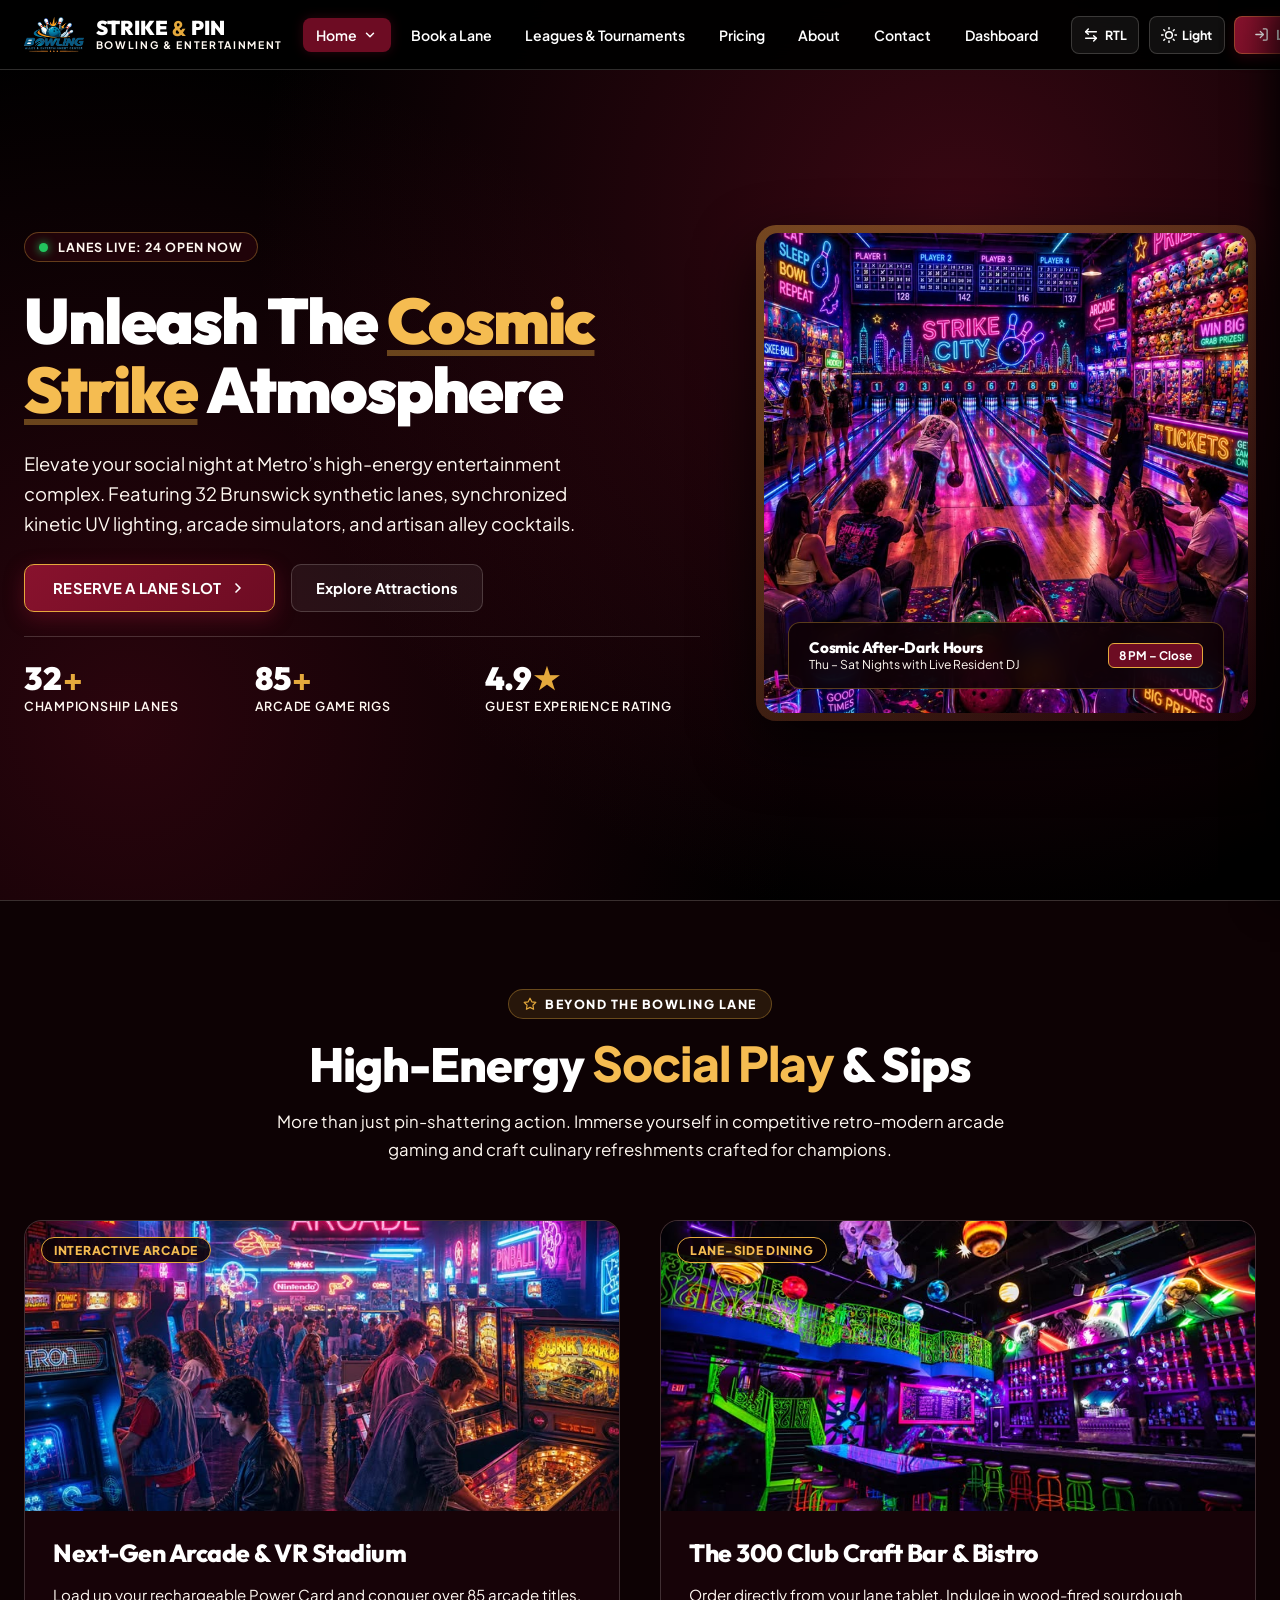
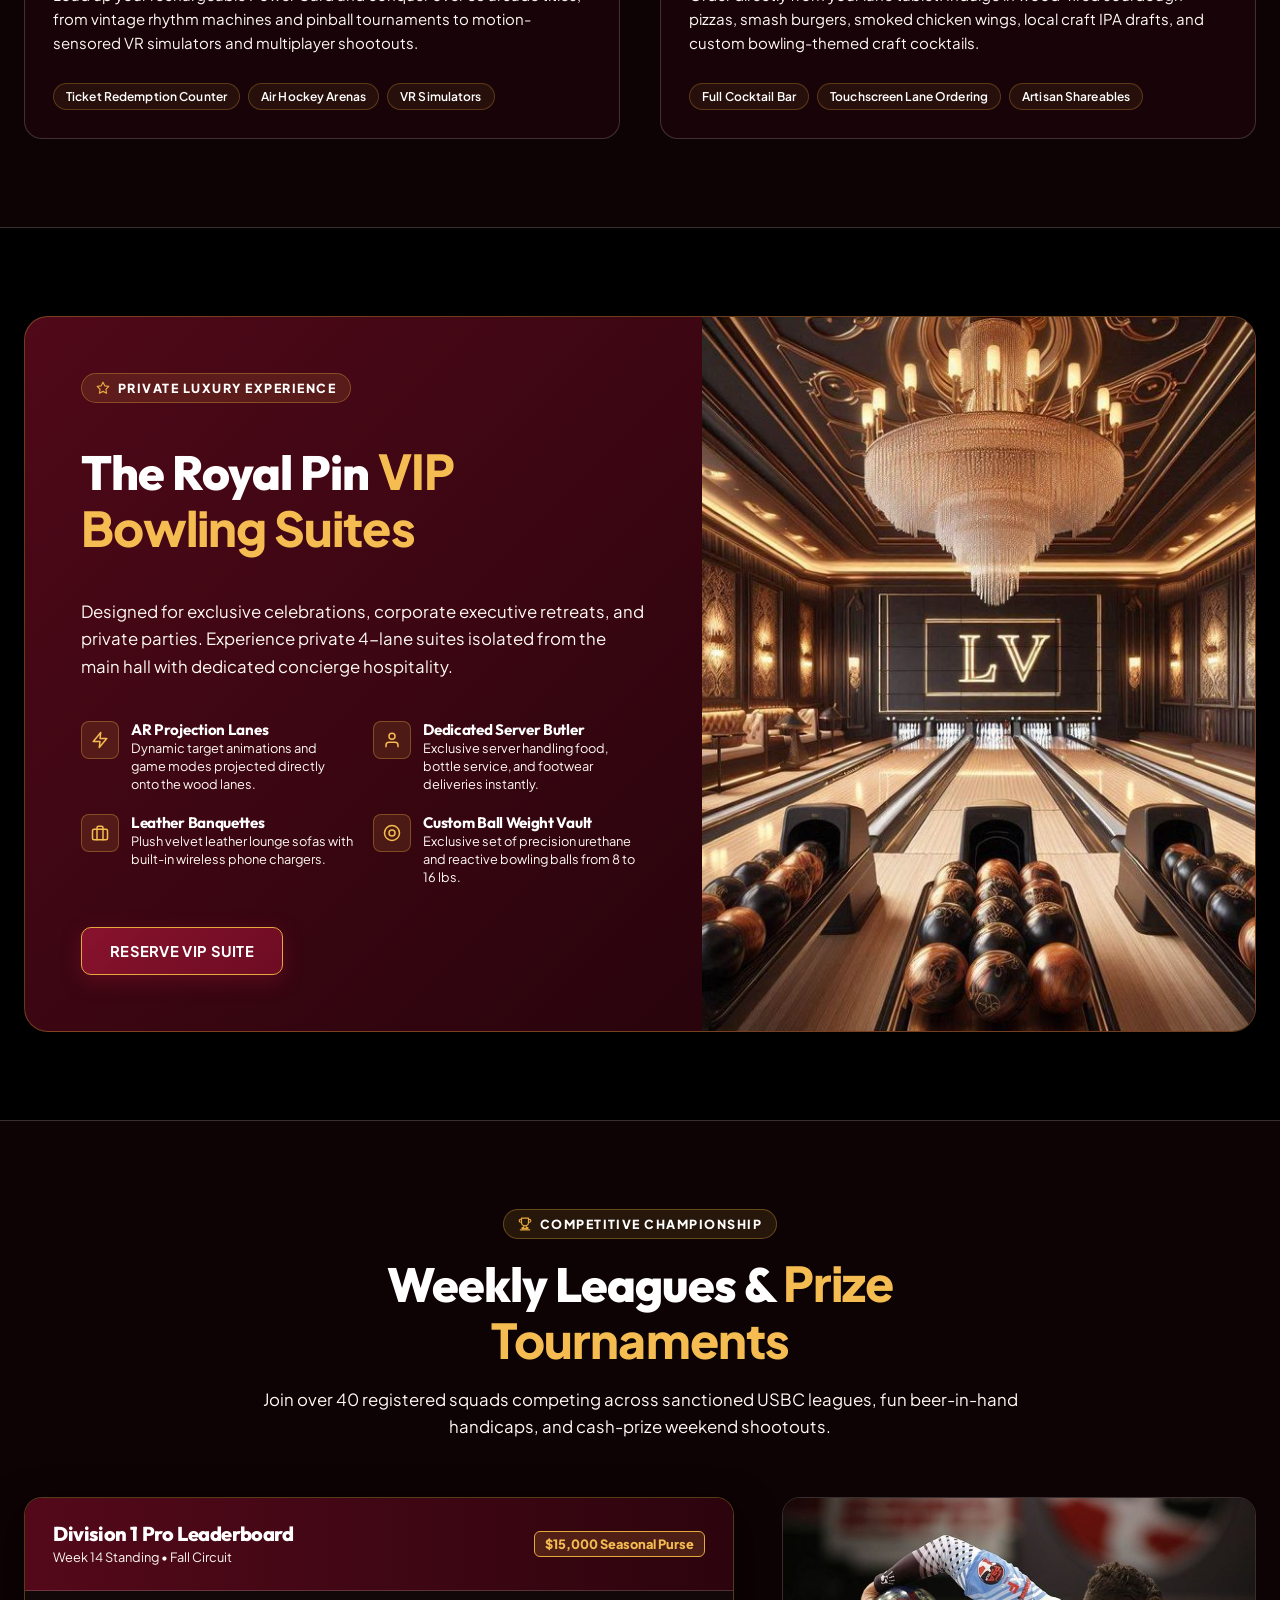
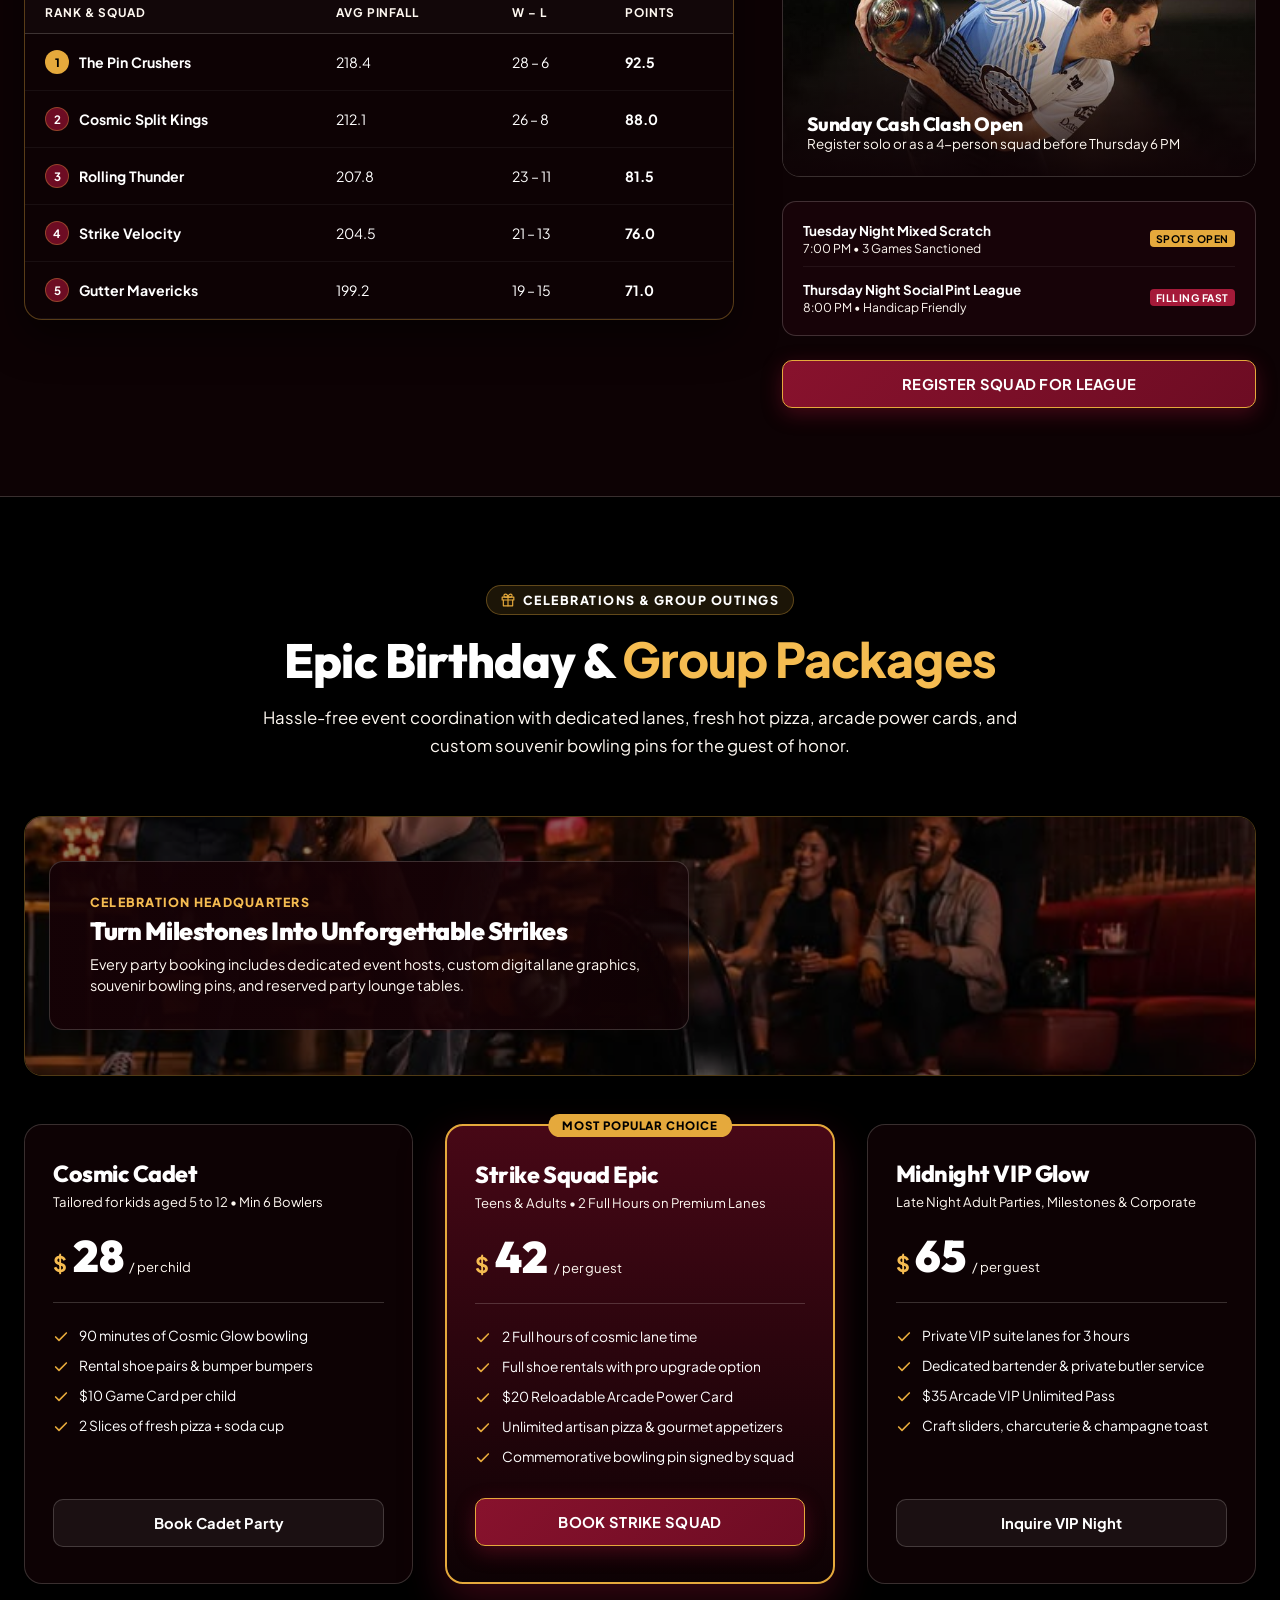
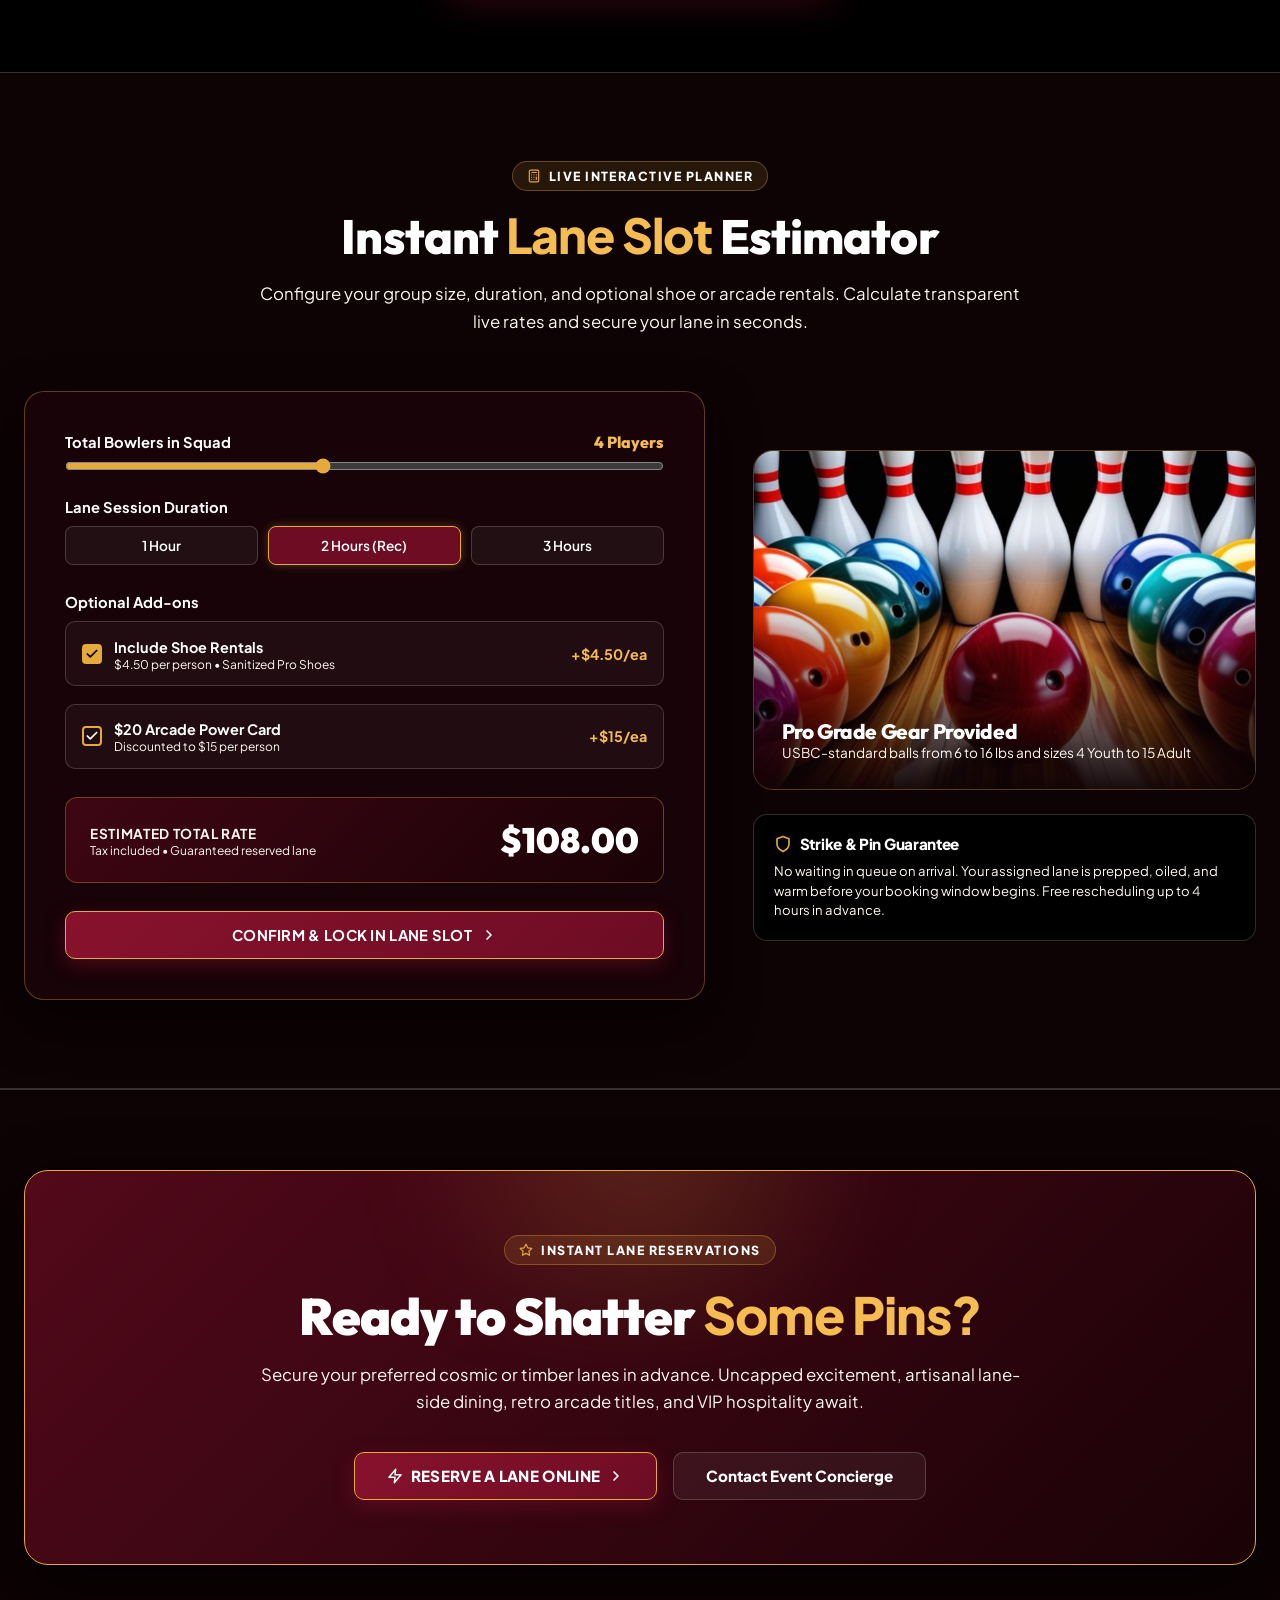
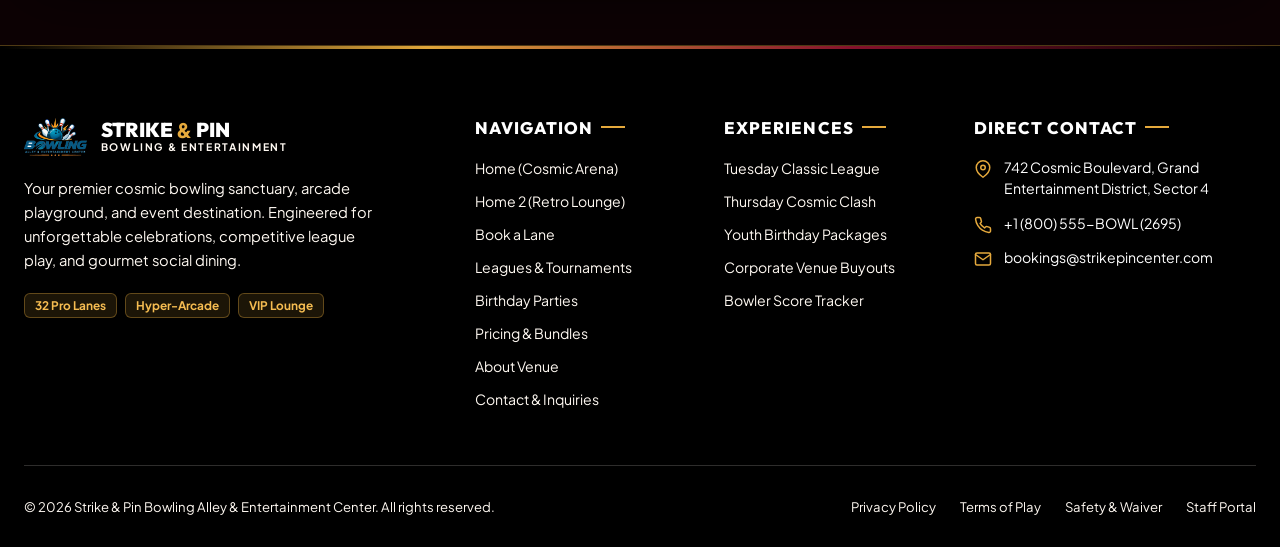
==== commit acd22015: "all changed" ====
--- a/index.html
+++ b/index.html
@@ -1053,7 +1053,8 @@
             </p>
             <div class="site-cta-actions">
               <a href="book-lane.html" class="btn-primary">
-                <span>⚡ Reserve a Lane Online</span>
+                <svg viewBox="0 0 24 24" width="18" height="18" fill="none" stroke="currentColor" stroke-width="2.2" stroke-linecap="round" stroke-linejoin="round" aria-hidden="true"><polygon points="13 2 3 14 12 14 11 22 21 10 12 10 13 2"></polygon></svg>
+                <span>Reserve a Lane Online</span>
                 <svg viewBox="0 0 24 24" fill="none" stroke="currentColor" stroke-width="2.5" stroke-linecap="round"
                   stroke-linejoin="round" aria-hidden="true">
                   <polyline points="9 18 15 12 9 6"></polyline>
@@ -1137,32 +1138,34 @@
 
 
         <!-- Column 4: Contact & Location -->
-        <div>
+        <div class="footer-col-contact">
           <h2 class="footer-heading">Direct Contact</h2>
-          <div class="footer-contact-item">
-            <svg viewBox="0 0 24 24" fill="none" stroke="currentColor" stroke-width="2" stroke-linecap="round"
-              stroke-linejoin="round" aria-hidden="true">
-              <path d="M21 10c0 7-9 13-9 13s-9-6-9-13a9 9 0 0 1 18 0z"></path>
-              <circle cx="12" cy="10" r="3"></circle>
-            </svg>
-            <span>742 Cosmic Boulevard, Grand Entertainment District, Sector 4</span>
-          </div>
-          <div class="footer-contact-item">
-            <svg viewBox="0 0 24 24" fill="none" stroke="currentColor" stroke-width="2" stroke-linecap="round"
-              stroke-linejoin="round" aria-hidden="true">
-              <path
-                d="M22 16.92v3a2 2 0 0 1-2.18 2 19.79 19.79 0 0 1-8.63-3.07 19.5 19.5 0 0 1-6-6 19.79 19.79 0 0 1-3.07-8.67A2 2 0 0 1 4.11 2h3a2 2 0 0 1 2 1.72 12.84 12.84 0 0 0 .7 2.81 2 2 0 0 1-.45 2.11L8.09 9.91a16 16 0 0 0 6 6l1.27-1.27a2 2 0 0 1 2.11-.45 12.84 12.84 0 0 0 2.81.7A2 2 0 0 1 22 16.92z">
-              </path>
-            </svg>
-            <span>+1 (800) 555-BOWL (2695)</span>
-          </div>
-          <div class="footer-contact-item">
-            <svg viewBox="0 0 24 24" fill="none" stroke="currentColor" stroke-width="2" stroke-linecap="round"
-              stroke-linejoin="round" aria-hidden="true">
-              <path d="M4 4h16c1.1 0 2 .9 2 2v12c0 1.1-.9 2-2 2H4c-1.1 0-2-.9-2-2V6c0-1.1.9-2 2-2z"></path>
-              <polyline points="22,6 12,13 2,6"></polyline>
-            </svg>
-            <span>bookings@strikepincenter.com</span>
+          <div class="footer-contact-items-grid">
+            <div class="footer-contact-item">
+              <svg viewBox="0 0 24 24" fill="none" stroke="currentColor" stroke-width="2" stroke-linecap="round"
+                stroke-linejoin="round" aria-hidden="true">
+                <path d="M21 10c0 7-9 13-9 13s-9-6-9-13a9 9 0 0 1 18 0z"></path>
+                <circle cx="12" cy="10" r="3"></circle>
+              </svg>
+              <span>742 Cosmic Boulevard, Grand Entertainment District, Sector 4</span>
+            </div>
+            <div class="footer-contact-item">
+              <svg viewBox="0 0 24 24" fill="none" stroke="currentColor" stroke-width="2" stroke-linecap="round"
+                stroke-linejoin="round" aria-hidden="true">
+                <path
+                  d="M22 16.92v3a2 2 0 0 1-2.18 2 19.79 19.79 0 0 1-8.63-3.07 19.5 19.5 0 0 1-6-6 19.79 19.79 0 0 1-3.07-8.67A2 2 0 0 1 4.11 2h3a2 2 0 0 1 2 1.72 12.84 12.84 0 0 0 .7 2.81 2 2 0 0 1-.45 2.11L8.09 9.91a16 16 0 0 0 6 6l1.27-1.27a2 2 0 0 1 2.11-.45 12.84 12.84 0 0 0 2.81.7A2 2 0 0 1 22 16.92z">
+                </path>
+              </svg>
+              <span>+1 (800) 555-BOWL (2695)</span>
+            </div>
+            <div class="footer-contact-item">
+              <svg viewBox="0 0 24 24" fill="none" stroke="currentColor" stroke-width="2" stroke-linecap="round"
+                stroke-linejoin="round" aria-hidden="true">
+                <path d="M4 4h16c1.1 0 2 .9 2 2v12c0 1.1-.9 2-2 2H4c-1.1 0-2-.9-2-2V6c0-1.1.9-2 2-2z"></path>
+                <polyline points="22,6 12,13 2,6"></polyline>
+              </svg>
+              <span>bookings@strikepincenter.com</span>
+            </div>
           </div>
         </div>
 
--- a/assets/css/style.css
+++ b/assets/css/style.css
@@ -99,6 +99,8 @@
   color: var(--text-primary);
   text-rendering: optimizeLegibility;
   -webkit-font-smoothing: antialiased;
+  overflow-x: hidden;
+  max-width: 100vw;
 }
 
 body {
@@ -108,6 +110,8 @@
   display: flex;
   flex-direction: column;
   overflow-x: hidden;
+  max-width: 100vw;
+  width: 100%;
   transition: background-color var(--transition-normal), color var(--transition-normal);
 }
 
@@ -1559,10 +1563,11 @@
 .footer-contact-item {
   display: flex;
   align-items: flex-start;
-  gap: 0.65rem;
+  gap: 0.75rem;
   font-size: 0.88rem;
   color: var(--brand-cream);
-  margin-bottom: 0.75rem;
+  line-height: 1.5;
+  margin-bottom: 0;
 }
 
 .footer-contact-item svg {
@@ -1570,7 +1575,18 @@
   height: 18px;
   color: var(--brand-gold-500);
   flex-shrink: 0;
-  margin-top: 2px;
+  margin-top: 3px;
+}
+
+.footer-col-contact {
+  display: flex;
+  flex-direction: column;
+}
+
+.footer-contact-items-grid {
+  display: flex !important;
+  flex-direction: column !important;
+  gap: 0.85rem !important;
 }
 
 /* Footer Bottom Bar */
@@ -3239,20 +3255,36 @@
 .members-card-header {
   display: flex;
   justify-content: space-between;
-  align-items: flex-start;
+  align-items: center;
+  gap: 1.25rem;
   padding-bottom: 1.25rem;
   border-bottom: 1px solid var(--border-brand);
 }
 
 .members-badge-gold {
-  padding: 4px 12px;
-  border-radius: 6px;
-  background: var(--brand-gold-500);
-  color: #000000;
-  font-size: 0.76rem;
-  font-weight: 800;
+  display: inline-flex;
+  align-items: center;
+  gap: 0.45rem;
+  padding: 6px 14px;
+  border-radius: 999px;
+  background: linear-gradient(135deg, #F5BC51 0%, #D49022 100%);
+  color: #070103;
+  font-size: 0.78rem;
+  font-weight: 900;
   letter-spacing: 0.08em;
   text-transform: uppercase;
+  white-space: nowrap;
+  flex-shrink: 0;
+  box-shadow: 0 4px 14px rgba(229, 169, 60, 0.4);
+  border: 1px solid rgba(255, 255, 255, 0.4);
+  line-height: 1;
+}
+
+.members-badge-gold svg {
+  width: 13px;
+  height: 13px;
+  fill: currentColor;
+  flex-shrink: 0;
 }
 
 .members-benefits-list {
@@ -6070,24 +6102,26 @@
 .passports-grid {
   display: grid;
   grid-template-columns: repeat(3, 1fr);
-  gap: 2rem;
+  gap: 1.75rem;
+  align-items: stretch;
 }
 
 .passport-foil-card {
   background: linear-gradient(145deg, #1C0309, #0D0104);
   border: 2px solid var(--border-brand);
   border-radius: 24px;
-  padding: 2.25rem;
+  padding: 1.5rem;
   position: relative;
   transition: all 0.35s ease;
   display: flex;
   flex-direction: column;
-  justify-content: space-between;
+  height: 100%;
   box-shadow: 0 15px 40px rgba(0, 0, 0, 0.6);
+  box-sizing: border-box;
 }
 
 .passport-foil-card:hover {
-  transform: translateY(-8px);
+  transform: translateY(-6px);
   border-color: var(--accent-gold);
   box-shadow: 0 20px 50px rgba(229, 169, 60, 0.25);
 }
@@ -6095,6 +6129,36 @@
 .passport-foil-card.popular {
   border-color: var(--accent-gold);
   background: linear-gradient(145deg, #26040C, #120206);
+}
+
+.passport-card-image {
+  position: relative;
+  width: 100%;
+  height: 210px;
+  border-radius: 16px;
+  overflow: hidden;
+  margin-bottom: 1.25rem;
+  flex-shrink: 0;
+}
+
+.passport-card-image img {
+  width: 100%;
+  height: 100%;
+  display: block;
+  object-fit: cover;
+  transition: transform 0.5s ease;
+}
+
+.passport-foil-card:hover .passport-card-image img {
+  transform: scale(1.04);
+}
+
+.passport-card-content {
+  display: flex;
+  flex-direction: column;
+  flex: 1 1 auto;
+  height: 100%;
+  padding: 0;
 }
 
 .passport-seal-badge {
@@ -6117,25 +6181,33 @@
 
 .passport-title {
   font-family: var(--font-heading);
-  font-size: 1.45rem;
+  font-size: 1.35rem;
   font-weight: 800;
   color: var(--text-primary);
   margin-bottom: 0.5rem;
-  padding-right: 3rem;
+  min-height: 3.8rem;
+  display: flex;
+  align-items: flex-start;
+  line-height: 1.25;
 }
 
 .passport-desc {
-  font-size: 0.88rem;
+  font-size: 0.86rem;
   color: var(--text-secondary);
   line-height: 1.5;
-  margin-bottom: 1.5rem;
+  margin-bottom: 1.25rem;
+  min-height: 3.8rem;
 }
 
 .passport-price-box {
-  margin-bottom: 1.5rem;
-  padding: 1rem 0;
+  margin-bottom: 1.25rem;
+  padding: 0.85rem 0;
   border-top: 1px solid var(--border-brand);
   border-bottom: 1px solid var(--border-brand);
+  min-height: 76px;
+  display: flex;
+  flex-direction: column;
+  justify-content: center;
 }
 
 .passport-price-val {
@@ -6154,10 +6226,26 @@
 .passport-features-list {
   list-style: none;
   padding: 0;
-  margin: 0 0 2rem 0;
+  margin: 0 0 1.75rem 0;
   display: flex;
   flex-direction: column;
   gap: 0.75rem;
+  flex-grow: 1;
+  min-height: 195px;
+}
+
+.passport-card-content .btn,
+.passport-foil-card .btn {
+  margin-top: auto !important;
+  width: 100%;
+  height: 48px;
+  display: inline-flex;
+  align-items: center;
+  justify-content: center;
+  font-weight: 800;
+  text-transform: uppercase;
+  font-size: 0.85rem;
+  letter-spacing: 0.05em;
 }
 
 .passport-feature-item {
@@ -7455,10 +7543,10 @@
   top: 68px;
   left: 0;
   bottom: 0;
-  width: 250px;
+  width: 265px;
   background: rgba(10, 1, 3, 0.98);
   border-right: 1px solid rgba(229, 169, 60, 0.18);
-  padding: 1.5rem 1rem;
+  padding: 1.5rem 0.85rem;
   display: flex;
   flex-direction: column;
   justify-content: space-between;
@@ -7466,7 +7554,7 @@
   overflow-y: auto;
 }
 
-@media (max-width: 1024px) {
+@media (max-width: 1100px) {
   .dash-sidebar {
     display: none !important;
   }
@@ -7481,19 +7569,21 @@
 .dash-nav-btn {
   display: flex;
   align-items: center;
+  justify-content: flex-start !important;
   gap: 0.85rem;
-  padding: 0.82rem 1.1rem;
+  padding: 0.8rem 1rem;
   border-radius: 12px;
   border: 1px solid transparent;
   background: transparent;
   color: rgba(255, 249, 242, 0.7);
-  font-size: 0.9rem;
+  font-size: 0.88rem;
   font-weight: 600;
   text-decoration: none;
   cursor: pointer;
   transition: all 0.2s ease;
   width: 100%;
   text-align: left;
+  white-space: nowrap;
 }
 
 .dash-nav-btn:hover {
@@ -7545,14 +7635,12 @@
   border-color: rgba(229, 169, 60, 0.45);
 }
 
-/* Scrollable Main Area: Deep Cosmic Dark Theme matching About & Contact */
 .dash-body {
   background-color: #070103 !important;
   color: #fff9f2 !important;
 }
 
 .dash-main-area {
-  margin-left: 250px;
   margin-top: 68px;
   padding: 2.75rem 2.75rem 5rem;
   min-height: calc(100vh - 68px);
@@ -7561,6 +7649,131 @@
     #070103 !important;
   color: #fff9f2 !important;
   transition: background-color 0.25s ease, color 0.25s ease;
+  width: 100%;
+  box-sizing: border-box;
+}
+
+/* Desktop Sidebar & Main Area Layout (>= 1101px) */
+@media (min-width: 1101px) {
+  .dash-main-area {
+    margin-left: 265px;
+    width: calc(100% - 265px);
+  }
+
+  html[dir="ltr"] .dash-sidebar,
+  html:not([dir="rtl"]) .dash-sidebar {
+    left: 0 !important;
+    right: auto !important;
+    border-right: 1px solid rgba(229, 169, 60, 0.18) !important;
+    border-left: none !important;
+  }
+
+  html[dir="ltr"] .dash-main-area,
+  html:not([dir="rtl"]) .dash-main-area {
+    margin-left: 265px !important;
+    margin-right: 0 !important;
+    width: calc(100% - 265px) !important;
+  }
+
+  html[dir="rtl"] .dash-sidebar {
+    right: 0 !important;
+    left: auto !important;
+    border-left: 1px solid rgba(229, 169, 60, 0.18) !important;
+    border-right: none !important;
+  }
+
+  html[dir="rtl"] .dash-main-area {
+    margin-right: 265px !important;
+    margin-left: 0 !important;
+    width: calc(100% - 265px) !important;
+  }
+}
+
+/* --- Strict LTR / RTL Directional Engine for Dashboard Controls --- */
+html[dir="ltr"] .dash-nav-btn,
+html:not([dir="rtl"]) .dash-nav-btn {
+  flex-direction: row !important;
+  justify-content: flex-start !important;
+  text-align: left !important;
+}
+
+html[dir="ltr"] .dash-nav-btn .dash-nav-icon,
+html:not([dir="rtl"]) .dash-nav-btn .dash-nav-icon {
+  order: 1 !important;
+  margin: 0 !important;
+}
+
+html[dir="ltr"] .dash-nav-btn span,
+html:not([dir="rtl"]) .dash-nav-btn span {
+  order: 2 !important;
+  margin: 0 !important;
+  text-align: left !important;
+}
+
+html[dir="ltr"] .dash-user-dropdown-panel,
+html:not([dir="rtl"]) .dash-user-dropdown-panel {
+  right: 0 !important;
+  left: auto !important;
+  text-align: left !important;
+}
+
+html[dir="ltr"] .dash-user-dropdown-item,
+html:not([dir="rtl"]) .dash-user-dropdown-item {
+  flex-direction: row !important;
+  justify-content: flex-start !important;
+  text-align: left !important;
+}
+
+html[dir="ltr"] .dash-user-dropdown-item svg,
+html:not([dir="rtl"]) .dash-user-dropdown-item svg {
+  order: 1 !important;
+  margin: 0 !important;
+}
+
+html[dir="ltr"] .dash-user-dropdown-item span,
+html:not([dir="rtl"]) .dash-user-dropdown-item span {
+  order: 2 !important;
+  margin: 0 !important;
+  text-align: left !important;
+}
+
+/* RTL Direction Rules */
+html[dir="rtl"] .dash-nav-btn {
+  flex-direction: row-reverse !important;
+  justify-content: flex-end !important;
+  text-align: right !important;
+  gap: 0.85rem !important;
+}
+
+html[dir="rtl"] .dash-nav-btn .dash-nav-icon {
+  order: 2 !important;
+}
+
+html[dir="rtl"] .dash-nav-btn span {
+  order: 1 !important;
+  text-align: right !important;
+}
+
+html[dir="rtl"] .dash-user-dropdown-panel {
+  left: 0 !important;
+  right: auto !important;
+  text-align: right !important;
+}
+
+html[dir="rtl"] .dash-user-dropdown-item {
+  flex-direction: row-reverse !important;
+  justify-content: flex-end !important;
+  text-align: right !important;
+  gap: 0.65rem !important;
+}
+
+html[dir="rtl"] .dash-user-dropdown-item svg {
+  order: 2 !important;
+}
+
+html[dir="rtl"] .dash-user-dropdown-item span {
+  order: 1 !important;
+  text-align: right !important;
 }
 
 /* Welcome Card */
@@ -8128,18 +8341,21 @@
 .heritage-eras-grid {
   display: grid;
   grid-template-columns: repeat(4, 1fr);
-  gap: 1.5rem;
+  gap: 1.25rem;
   margin-bottom: 3.5rem;
+  align-items: stretch;
 }
 
 .era-milestone-card {
   background: var(--bg-surface);
   border: 1px solid var(--border-brand);
   border-radius: 20px;
-  padding: 1.75rem 1.5rem;
+  padding: 1.5rem 1.25rem;
   display: flex;
   flex-direction: column;
   justify-content: space-between;
+  height: 100%;
+  box-sizing: border-box;
   box-shadow: 0 10px 30px rgba(0, 0, 0, 0.5);
   transition: transform 0.3s ease, border-color 0.3s ease, box-shadow 0.3s ease;
   position: relative;
@@ -8161,6 +8377,7 @@
   display: flex;
   justify-content: space-between;
   align-items: center;
+  min-height: 38px;
   margin-bottom: 1rem;
 }
 
@@ -8169,6 +8386,7 @@
   font-size: 1.45rem;
   font-weight: 900;
   color: var(--accent-gold);
+  line-height: 1;
 }
 
 .era-year-badge.highlight {
@@ -8177,14 +8395,15 @@
 }
 
 .era-phase-tag {
-  font-size: 0.72rem;
+  font-size: 0.65rem;
   font-weight: 800;
   text-transform: uppercase;
-  letter-spacing: 0.06em;
-  padding: 0.25rem 0.65rem;
+  letter-spacing: 0.05em;
+  padding: 0.28rem 0.55rem;
   border-radius: 999px;
   background: rgba(255, 255, 255, 0.08);
   color: var(--text-muted);
+  white-space: nowrap;
 }
 
 .era-phase-tag.gold {
@@ -8199,14 +8418,19 @@
   font-weight: 800;
   color: #FFFFFF;
   margin: 0 0 0.65rem 0;
+  min-height: 2.85rem;
+  display: flex;
+  align-items: flex-start;
+  line-height: 1.25;
 }
 
 .era-card-desc {
-  font-size: 0.88rem;
+  font-size: 0.86rem;
   color: var(--text-secondary);
-  line-height: 1.55;
+  line-height: 1.5;
   margin-bottom: 1.25rem;
-  flex: 1;
+  flex: 1 1 auto;
+  min-height: 5.5rem;
 }
 
 .era-stat-pill {
@@ -8215,9 +8439,13 @@
   color: var(--brand-cream);
   display: flex;
   align-items: center;
+  flex-wrap: wrap;
   gap: 0.45rem;
   padding-top: 0.85rem;
   border-top: 1px dashed rgba(255, 249, 242, 0.12);
+  margin-top: auto;
+  white-space: normal;
+  line-height: 1.3;
 }
 
 /* Panoramic Heritage Founder Banner */
@@ -8651,15 +8879,16 @@
 .passport-foil-card {
   display: flex;
   flex-direction: column;
-  overflow: hidden;
   height: 100%;
+  box-sizing: border-box;
 }
 
 .passport-card-image {
   position: relative;
   width: 100%;
-  height: 260px;
+  height: 210px;
   overflow: hidden;
+  border-radius: 14px;
 }
 
 .passport-card-image img {
@@ -8677,16 +8906,51 @@
 .passport-card-content {
   display: flex;
   flex-direction: column;
-  flex: 1;
-  padding: 2rem;
+  flex: 1 1 auto;
+  height: 100%;
+  padding: 1.25rem 0 0;
+}
+
+.passport-card-content .passport-title {
+  min-height: 3.8rem;
+  display: flex;
+  align-items: flex-start;
+  line-height: 1.25;
+}
+
+.passport-card-content .passport-desc {
+  min-height: 3.8rem;
+  line-height: 1.5;
+}
+
+.passport-card-content .passport-price-box {
+  min-height: 76px;
+  display: flex;
+  flex-direction: column;
+  justify-content: center;
 }
 
 .passport-card-content .passport-features-list {
-  margin-bottom: 2rem;
-}
-
-.passport-card-content .btn {
-  margin-top: auto;
+  display: flex;
+  flex-direction: column;
+  gap: 0.75rem;
+  flex-grow: 1;
+  min-height: 195px;
+  margin-bottom: 1.5rem;
+}
+
+.passport-card-content .btn,
+.passport-foil-card .btn {
+  margin-top: auto !important;
+  width: 100%;
+  height: 48px;
+  display: inline-flex;
+  align-items: center;
+  justify-content: center;
+  font-weight: 800;
+  text-transform: uppercase;
+  font-size: 0.85rem;
+  letter-spacing: 0.05em;
 }
 
 .passport-card-image .passport-seal-badge {
@@ -9911,7 +10175,7 @@
   box-sizing: border-box !important;
 }
 
-@media (max-width: 1024px) {
+@media (max-width: 1100px) {
   .booking-hero-banner,
   .leagues-hero-section,
   .pricing-hero-section,
--- a/assets/css/responsive.css
+++ b/assets/css/responsive.css
@@ -62,13 +62,45 @@
     justify-content: center;
   }
 
+  .footer-inner {
+    padding-bottom: 6rem !important;
+  }
+
   .footer-grid {
     grid-template-columns: 1fr 1fr;
-    gap: 2.5rem;
+    gap: 2.75rem 2rem;
   }
 
   .footer-col-brand {
     grid-column: span 2;
+  }
+
+  .footer-col-contact {
+    grid-column: span 2;
+    border-top: 1px solid rgba(255, 255, 255, 0.08);
+    padding-top: 2rem;
+    margin-top: 0.5rem;
+  }
+
+  .footer-contact-items-grid {
+    display: flex !important;
+    flex-direction: column !important;
+    gap: 0.85rem !important;
+    align-items: flex-start !important;
+  }
+
+  .footer-bottom {
+    flex-direction: column;
+    align-items: center;
+    text-align: center;
+    gap: 1.25rem;
+    padding-top: 2rem;
+  }
+
+  .footer-bottom-links {
+    justify-content: center;
+    flex-wrap: wrap;
+    gap: 1rem 1.75rem;
   }
 }
 
@@ -97,7 +129,7 @@
   }
 
   .footer-inner {
-    padding: 3.5rem 1.25rem 1.5rem;
+    padding: 3.5rem 1.25rem 6rem !important;
   }
 }
 
@@ -154,24 +186,43 @@
     height: 38px;
   }
 
+  .footer-inner {
+    padding: 3rem 1.25rem 6rem !important;
+  }
+
   .footer-grid {
-    grid-template-columns: 1fr;
-    gap: 2.25rem;
+    grid-template-columns: 1fr 1fr;
+    gap: 2.25rem 1.25rem;
   }
 
   .footer-col-brand {
-    grid-column: span 1;
+    grid-column: span 2;
+  }
+
+  .footer-col-contact {
+    grid-column: span 2;
+    border-top: 1px solid rgba(255, 255, 255, 0.08);
+    padding-top: 1.75rem;
+  }
+
+  .footer-contact-items-grid {
+    display: flex;
+    flex-direction: column;
+    gap: 0.85rem;
   }
 
   .footer-bottom {
     flex-direction: column;
-    align-items: flex-start;
-    gap: 1rem;
+    align-items: center;
+    text-align: center;
+    gap: 1.25rem;
+    padding-top: 1.75rem;
   }
 
   .footer-bottom-links {
+    justify-content: center;
     flex-wrap: wrap;
-    gap: 1rem;
+    gap: 0.75rem 1.25rem;
   }
 }
 
@@ -709,6 +760,12 @@
   .members-pass-card {
     padding: 2rem 1.25rem;
   }
+
+  .members-card-header {
+    flex-wrap: wrap;
+    align-items: flex-start;
+    gap: 0.85rem;
+  }
 }
 
 @media (max-width: 380px) {
@@ -1072,7 +1129,7 @@
 }
 
 /* --- Party Celebrations Responsive Adjustments --- */
-@media (max-width: 1024px) {
+@media (max-width: 1100px) {
   .party-hero-grid,
   .party-studio-grid,
   .arcade-bonus-wrap {
@@ -1119,7 +1176,7 @@
 }
 
 /* --- Pricing System Responsive Adjustments --- */
-@media (max-width: 1024px) {
+@media (max-width: 1100px) {
   .pricing-hero-grid,
   .pricing-hero-showcase-grid,
   .exchange-grid-layout,
@@ -1309,7 +1366,7 @@
 }
 
 /* --- Contact Page Modern Responsive Rules --- */
-@media (max-width: 1024px) {
+@media (max-width: 1100px) {
   .contact-hero-section {
     padding: 2rem 0 2.5rem;
     min-height: auto;
@@ -1470,15 +1527,20 @@
 }
 
 /* --- Dashboard Responsive Adjustments --- */
-@media (max-width: 1024px) {
+@media (max-width: 1100px) {
   /* On mobile and tablet, sidebar is tucked inside mobile menu drawer */
   .dash-sidebar {
     display: none !important;
   }
 
+  html[dir="ltr"] .dash-main-area,
+  html[dir="rtl"] .dash-main-area,
+  html:not([dir="rtl"]) .dash-main-area,
   .dash-main-area {
     margin-left: 0 !important;
+    margin-right: 0 !important;
     width: 100% !important;
+    max-width: 100% !important;
     margin-top: 68px !important;
     padding: 2rem 1.5rem 4rem !important;
   }
@@ -1518,12 +1580,20 @@
   }
 
   .dash-metrics-grid {
-    grid-template-columns: repeat(2, 1fr);
+    grid-template-columns: repeat(4, 1fr);
+    gap: 1rem;
   }
 
   .schedule-stages-row {
     grid-template-columns: repeat(3, 1fr);
     gap: 1.25rem;
+  }
+}
+
+@media (max-width: 860px) {
+  .dash-metrics-grid {
+    grid-template-columns: repeat(2, 1fr) !important;
+    gap: 0.85rem !important;
   }
 }
 
@@ -1595,8 +1665,17 @@
 /* --------------------------------------------------------------------------
    About Page & Universal Footer Responsiveness
    -------------------------------------------------------------------------- */
-@media (max-width: 1024px) {
-  .about-hero-grid,
+@media (max-width: 1100px) {
+  .about-hero-grid {
+    grid-template-columns: 1.05fr 0.95fr;
+    gap: 2rem;
+    align-items: center;
+  }
+
+  .about-hero-visual-img {
+    height: 380px;
+  }
+
   .about-story-grid,
   .about-zone-pane {
     grid-template-columns: 1fr;
@@ -1611,9 +1690,9 @@
     grid-template-columns: repeat(2, 1fr);
   }
 
-  /* Heritage Section Responsive (1024px) */
+  /* Heritage Section Responsive (<= 1100px) */
   .heritage-eras-grid {
-    grid-template-columns: repeat(2, 1fr);
+    grid-template-columns: repeat(2, 1fr) !important;
     gap: 1.25rem;
     margin-bottom: 2.5rem;
   }
@@ -1624,6 +1703,13 @@
 
   .heritage-panorama-visual {
     min-height: 260px;
+  }
+}
+
+@media (max-width: 860px) {
+  .about-hero-grid {
+    grid-template-columns: 1fr;
+    gap: 2.25rem;
   }
 }
 
@@ -1713,23 +1799,20 @@
     padding: 0.65rem 0.75rem;
   }
 
+  .footer-inner {
+    padding-bottom: 6rem !important;
+  }
+}
+
+@media (max-width: 420px) {
   .footer-grid {
     grid-template-columns: 1fr;
     gap: 2rem;
   }
 
-  .footer-col-brand {
+  .footer-col-brand,
+  .footer-col-contact {
     grid-column: span 1;
-  }
-
-  .footer-bottom {
-    flex-direction: column;
-    text-align: center;
-    gap: 1rem;
-  }
-
-  .footer-bottom-links {
-    justify-content: center;
   }
 }
 
@@ -1801,7 +1884,7 @@
   box-sizing: border-box !important;
 }
 
-@media (max-width: 1024px) {
+@media (max-width: 1100px) {
   .booking-hero-banner,
   .leagues-hero-section,
   .pricing-hero-section,
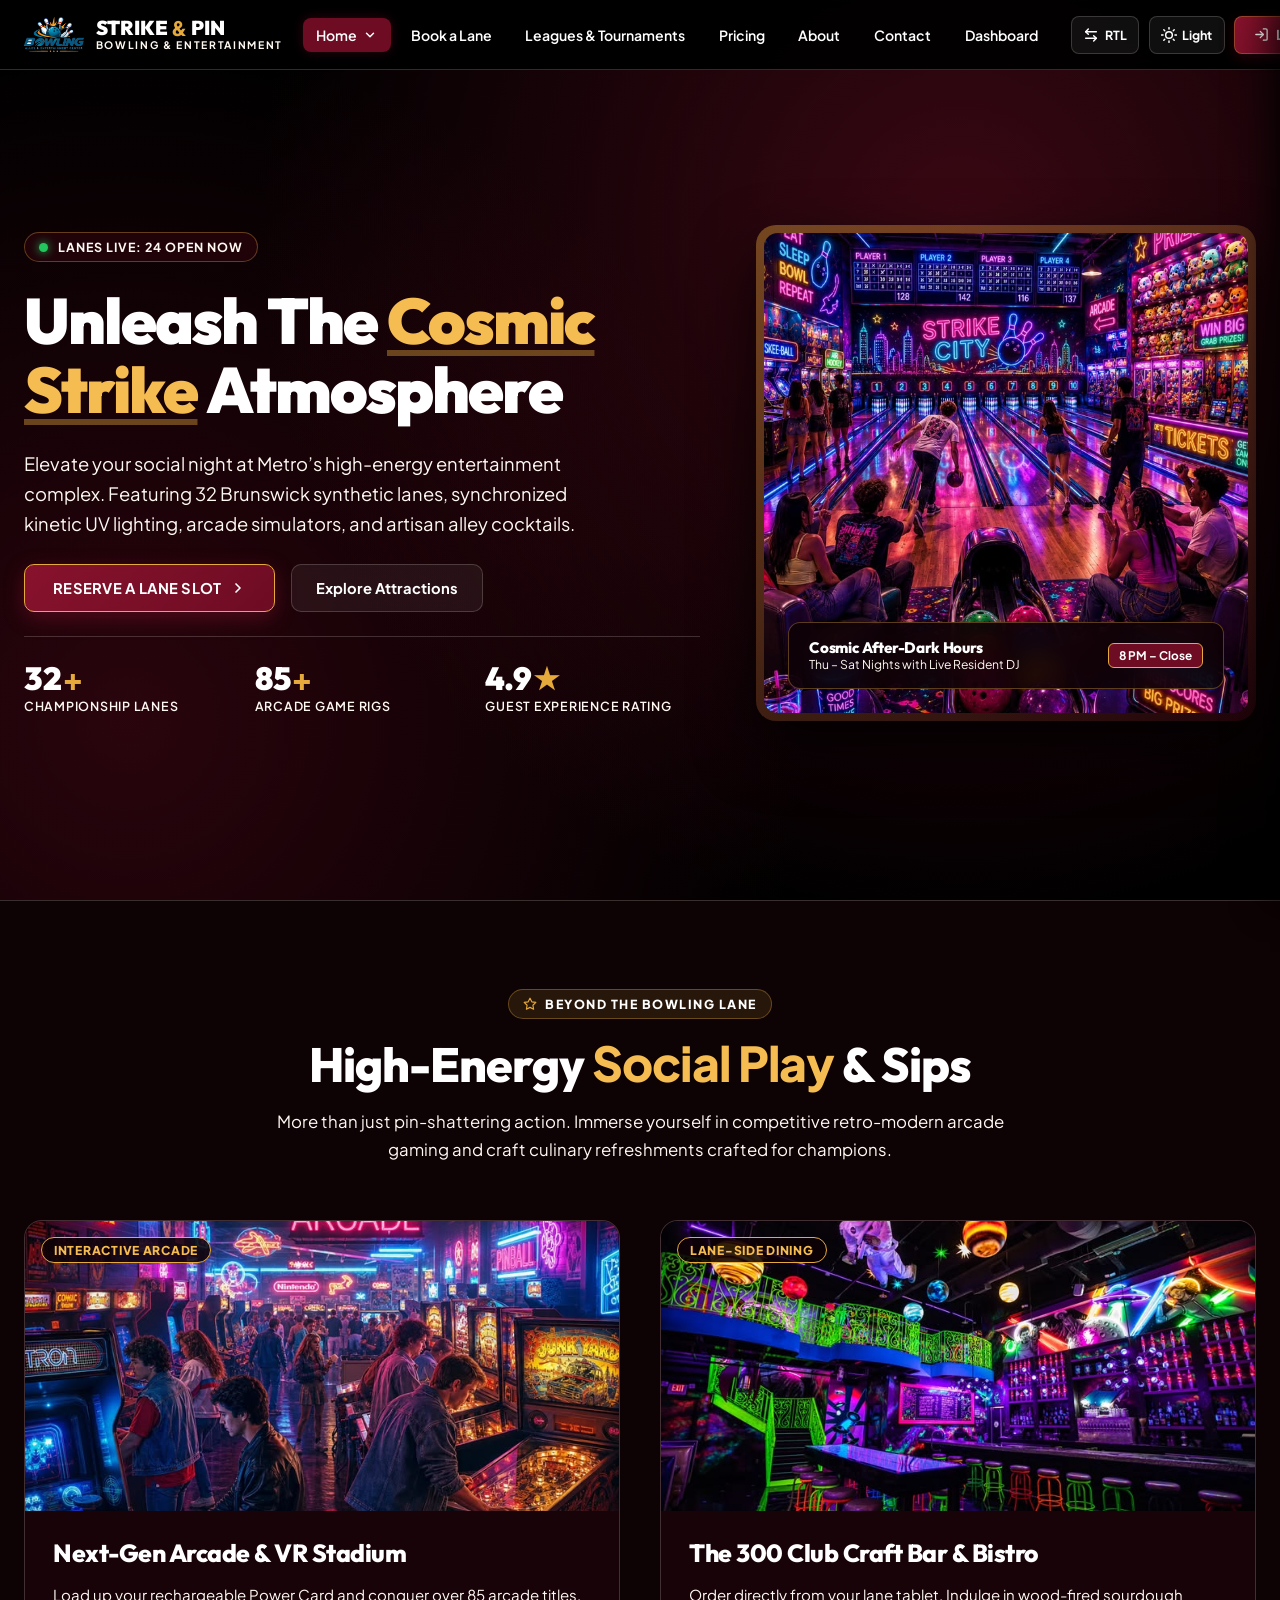
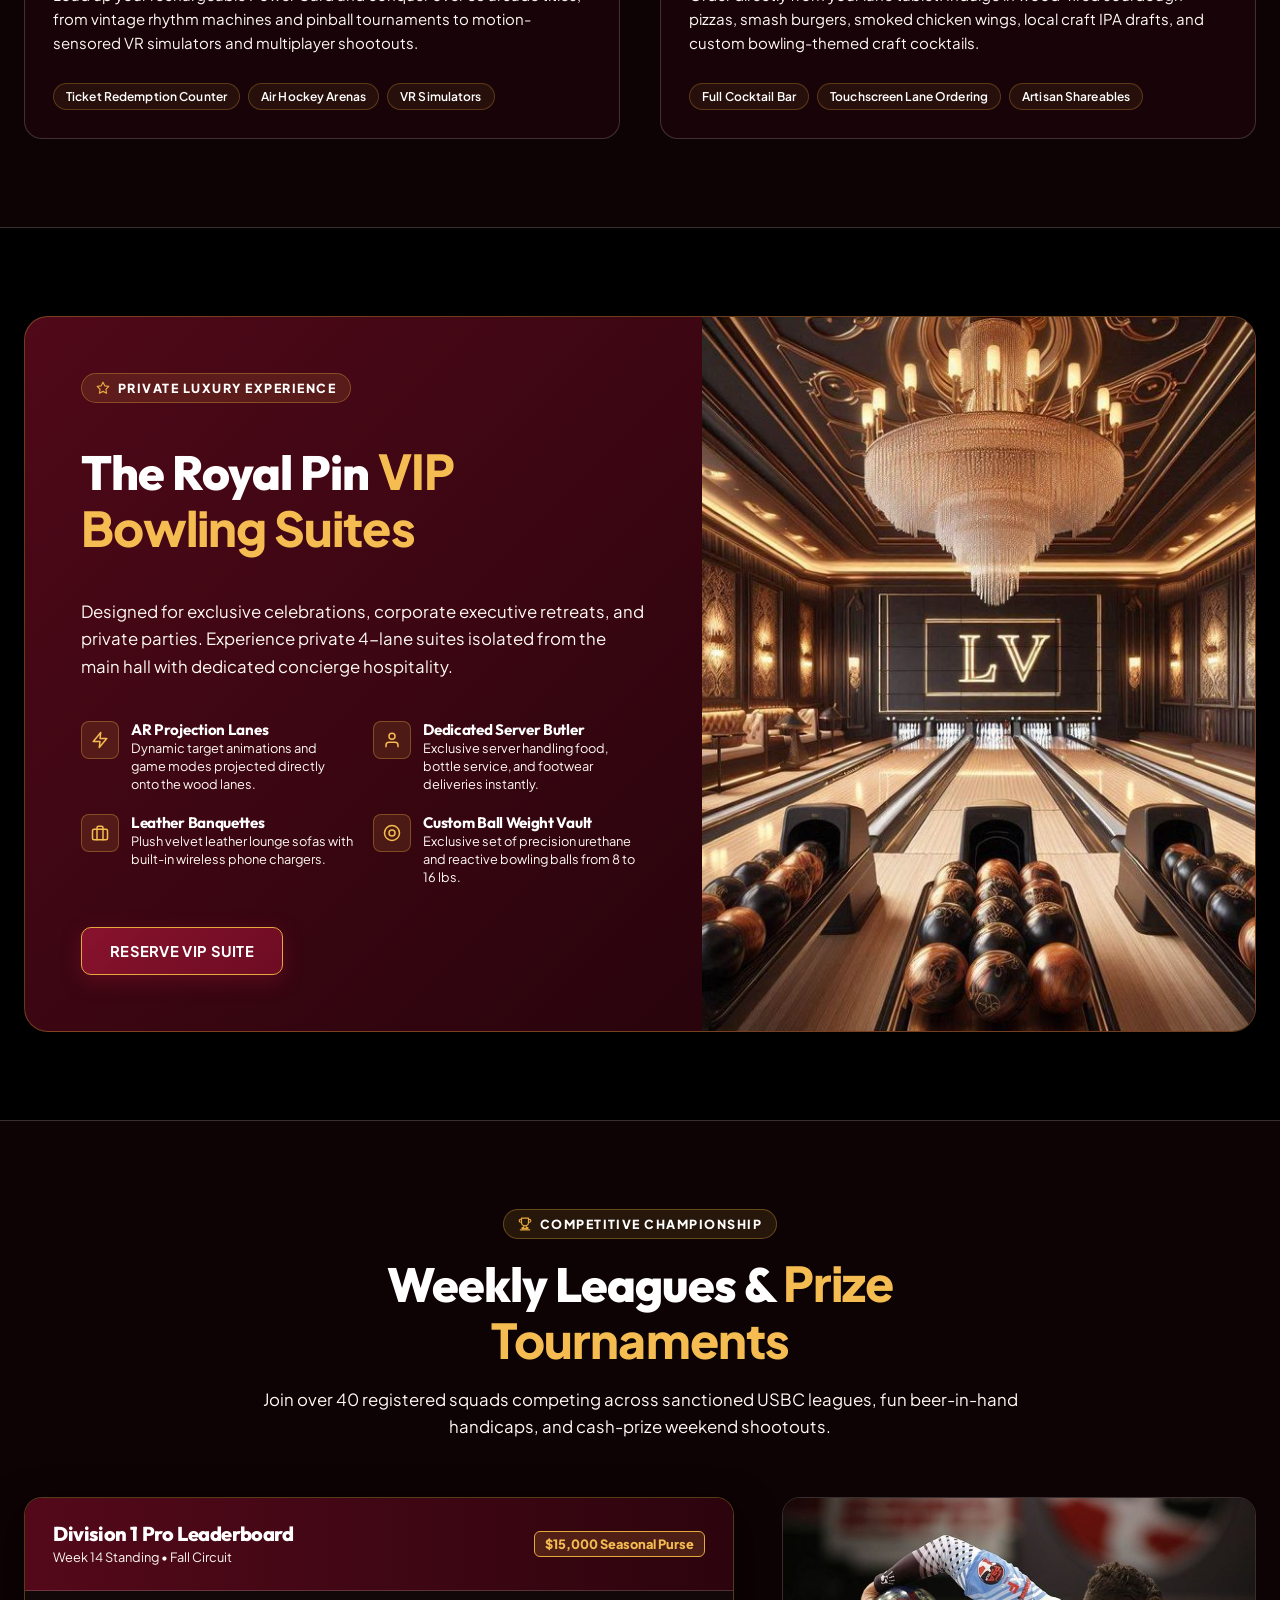
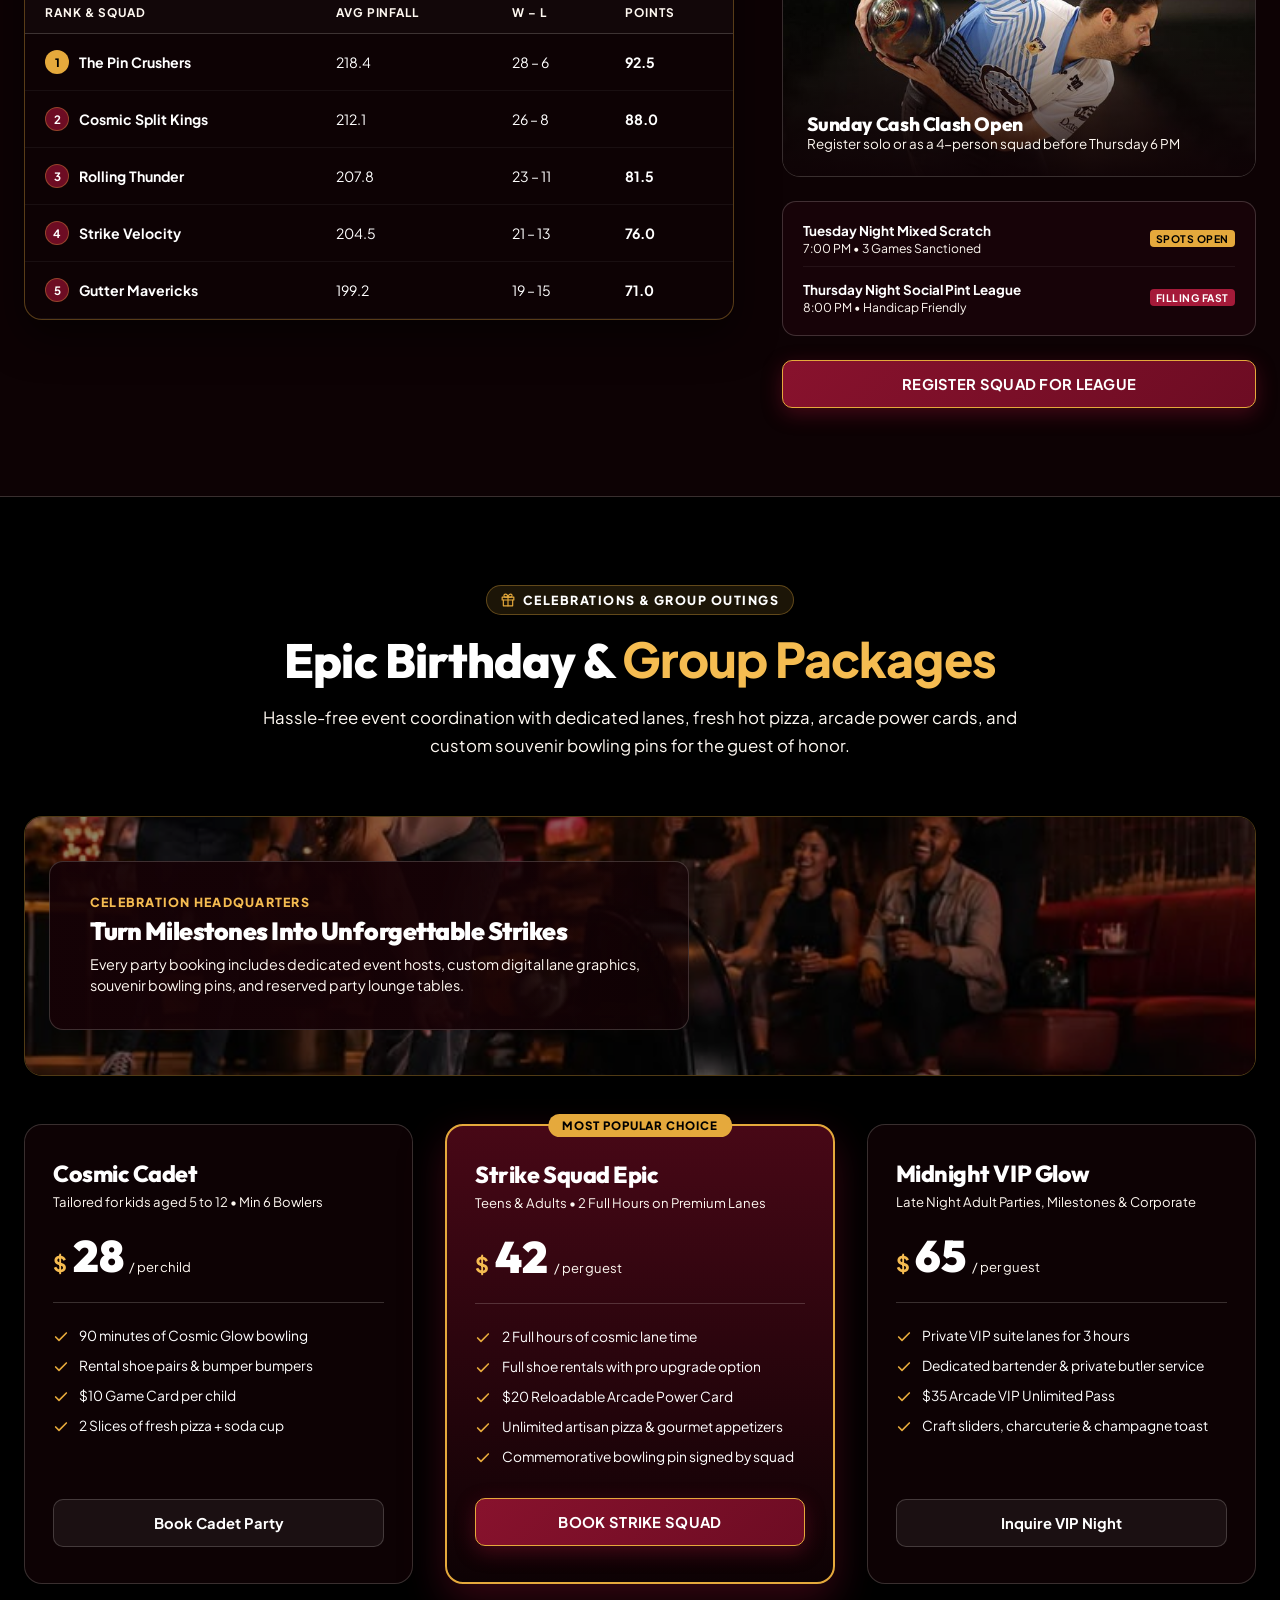
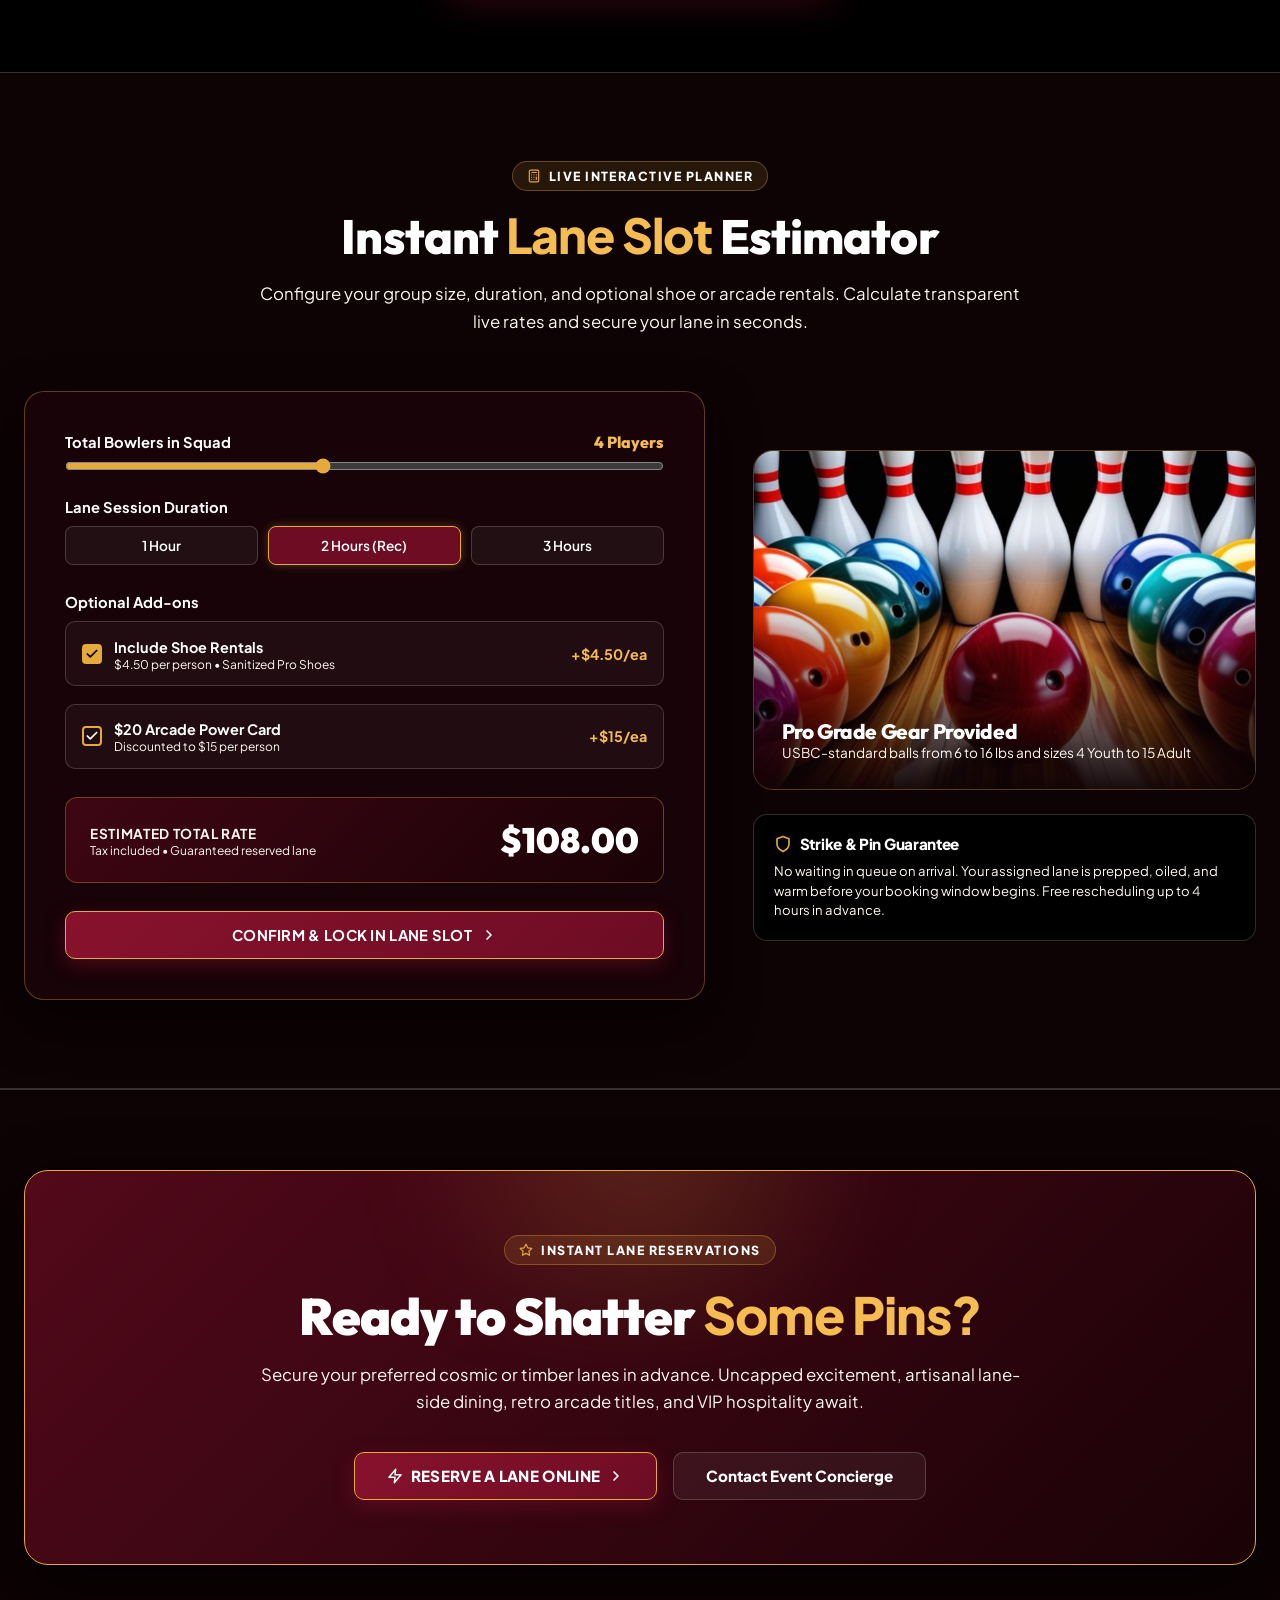
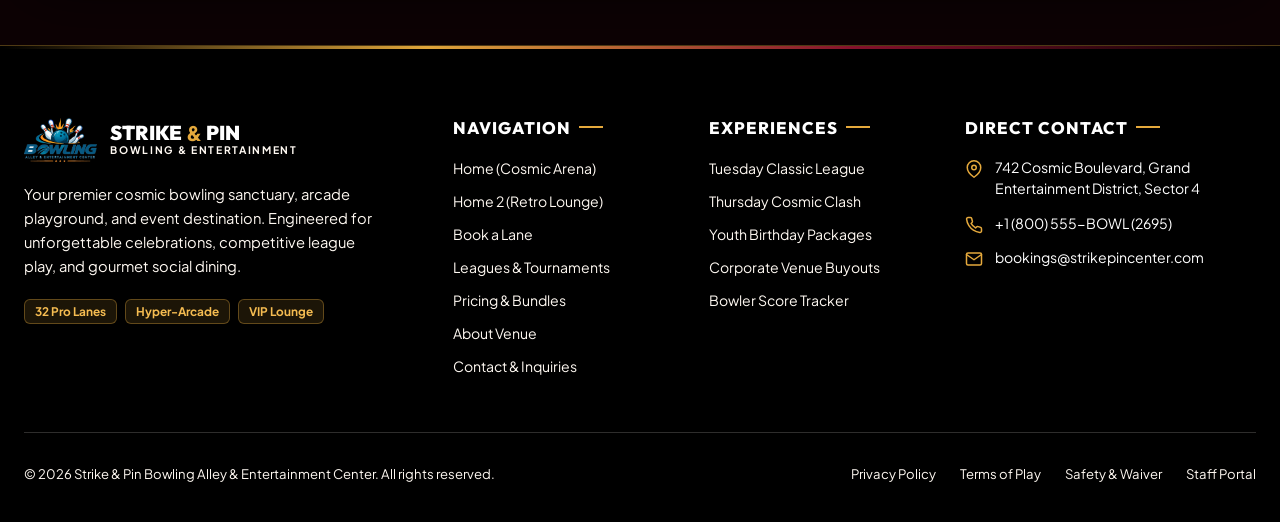
==== commit 5fe80dcc: "update" ====
--- a/index.html
+++ b/index.html
@@ -1053,7 +1053,10 @@
             </p>
             <div class="site-cta-actions">
               <a href="book-lane.html" class="btn-primary">
-                <svg viewBox="0 0 24 24" width="18" height="18" fill="none" stroke="currentColor" stroke-width="2.2" stroke-linecap="round" stroke-linejoin="round" aria-hidden="true"><polygon points="13 2 3 14 12 14 11 22 21 10 12 10 13 2"></polygon></svg>
+                <svg viewBox="0 0 24 24" width="18" height="18" fill="none" stroke="currentColor" stroke-width="2.2"
+                  stroke-linecap="round" stroke-linejoin="round" aria-hidden="true">
+                  <polygon points="13 2 3 14 12 14 11 22 21 10 12 10 13 2"></polygon>
+                </svg>
                 <span>Reserve a Lane Online</span>
                 <svg viewBox="0 0 24 24" fill="none" stroke="currentColor" stroke-width="2.5" stroke-linecap="round"
                   stroke-linejoin="round" aria-hidden="true">
@@ -1091,13 +1094,13 @@
 
         <!-- Column 1: Brand & Editorial Bio -->
         <div class="footer-col-brand">
-          <div class="footer-brand-header">
+          <a href="index.html" class="footer-brand-header" aria-label="Strike & Pin Homepage">
             <img src="assets/images/icons/logo.png" alt="Strike & Pin Logo" class="footer-logo-img">
             <div class="brand-text-group">
               <span class="brand-title">Strike<span>&</span>Pin</span>
               <span class="brand-subtitle">Bowling & Entertainment</span>
             </div>
-          </div>
+          </a>
           <p class="footer-description">
             Your premier cosmic bowling sanctuary, arcade playground, and event destination. Engineered for
             unforgettable celebrations, competitive league play, and gourmet social dining.
@@ -1117,7 +1120,7 @@
             <li><a href="home-2.html" class="footer-link">Home 2 (Retro Lounge)</a></li>
             <li><a href="book-lane.html" class="footer-link">Book a Lane</a></li>
             <li><a href="leagues.html" class="footer-link">Leagues & Tournaments</a></li>
-            <li><a href="birthday-parties.html" class="footer-link">Birthday Parties</a></li>
+
             <li><a href="pricing.html" class="footer-link">Pricing & Bundles</a></li>
             <li><a href="about.html" class="footer-link">About Venue</a></li>
             <li><a href="contact.html" class="footer-link">Contact & Inquiries</a></li>
--- a/assets/css/style.css
+++ b/assets/css/style.css
@@ -810,8 +810,8 @@
 .footer-logo-img,
 .footer-brand img,
 .site-footer img {
-  height: 38px;
-  max-height: 38px;
+  height: 44px;
+  max-height: 44px;
   width: auto;
   max-width: 150px;
   object-fit: contain;
@@ -1438,13 +1438,14 @@
 .footer-inner {
   max-width: 1360px;
   margin: 0 auto;
-  padding: 4.5rem 1.5rem 2rem;
+  padding: 4.5rem 1.5rem 2.5rem;
 }
 
 .footer-grid {
   display: grid;
-  grid-template-columns: 2fr 1fr 1fr 1.4fr;
-  gap: 3rem;
+  grid-template-columns: 1.8fr 1fr 1fr 1.35fr;
+  gap: 2.5rem;
+  align-items: start;
   margin-bottom: 3.5rem;
 }
 
@@ -1455,15 +1456,37 @@
 }
 
 .footer-brand-header {
-  display: flex;
+  display: inline-flex;
   align-items: center;
   gap: 0.85rem;
+  text-decoration: none;
+  color: inherit;
+  cursor: pointer;
+  width: fit-content;
+  transition: transform var(--transition-fast, 0.2s ease), opacity var(--transition-fast, 0.2s ease);
+}
+
+.footer-brand-header:hover {
+  text-decoration: none;
+  opacity: 0.95;
+  transform: translateY(-2px);
+}
+
+.footer-brand-header:hover .footer-logo-img {
+  transform: scale(1.06) rotate(-2deg);
+}
+
+.footer-brand-header:hover .brand-title {
+  color: var(--brand-gold-400);
 }
 
 .footer-logo-img {
-  height: 48px;
+  height: 44px;
+  max-height: 44px;
   width: auto;
   object-fit: contain;
+  transition: transform 0.25s ease;
+  vertical-align: middle;
 }
 
 .footer-description {
@@ -1503,6 +1526,7 @@
   display: flex;
   align-items: center;
   gap: 0.5rem;
+  white-space: nowrap;
 }
 
 .footer-heading::after {
@@ -1511,6 +1535,7 @@
   width: 24px;
   height: 2px;
   background: var(--brand-gold-500);
+  flex-shrink: 0;
 }
 
 .footer-links-list {
@@ -1587,6 +1612,31 @@
   display: flex !important;
   flex-direction: column !important;
   gap: 0.85rem !important;
+}
+
+.footer-pill-btn {
+  display: inline-flex;
+  align-items: center;
+  gap: 0.5rem;
+  padding: 0.5rem 1.35rem;
+  border-radius: 9999px;
+  border: 1px solid rgba(229, 169, 60, 0.45);
+  background: rgba(229, 169, 60, 0.08);
+  color: var(--brand-gold-400);
+  font-size: 0.84rem;
+  font-weight: 700;
+  text-decoration: none;
+  margin-top: 0.5rem;
+  width: fit-content;
+  transition: all var(--transition-fast, 0.2s ease);
+}
+
+.footer-pill-btn:hover {
+  background: rgba(229, 169, 60, 0.2);
+  border-color: var(--brand-gold-500);
+  color: #FFFFFF;
+  transform: translateY(-2px);
+  box-shadow: 0 4px 14px rgba(229, 169, 60, 0.22);
 }
 
 /* Footer Bottom Bar */
@@ -3730,6 +3780,7 @@
   font-size: 0.92rem;
   font-family: var(--font-body);
   outline: none;
+  unicode-bidi: isolate;
   transition: border-color var(--transition-fast);
 }
 
@@ -7048,6 +7099,9 @@
 }
 
 .login-card-terminal {
+  flex: 0 0 auto !important;
+  height: auto !important;
+  min-height: auto !important;
   width: 100%;
   max-width: 480px;
   background: #140307;
@@ -7057,6 +7111,8 @@
   box-shadow: 0 25px 70px rgba(0, 0, 0, 0.9), 0 0 30px rgba(84, 9, 26, 0.35);
   position: relative;
   z-index: 10;
+  align-self: center !important;
+  margin: auto;
 }
 
 .portal-brand-center {
@@ -8355,6 +8411,8 @@
   flex-direction: column;
   justify-content: space-between;
   height: 100%;
+  min-width: 0;
+  width: 100%;
   box-sizing: border-box;
   box-shadow: 0 10px 30px rgba(0, 0, 0, 0.5);
   transition: transform 0.3s ease, border-color 0.3s ease, box-shadow 0.3s ease;
--- a/assets/css/responsive.css
+++ b/assets/css/responsive.css
@@ -67,26 +67,26 @@
   }
 
   .footer-grid {
-    grid-template-columns: 1fr 1fr;
-    gap: 2.75rem 2rem;
-  }
-
-  .footer-col-brand {
-    grid-column: span 2;
-  }
-
+    grid-template-columns: 1.8fr 1fr 1fr 1.35fr;
+    gap: 1.75rem 1.25rem;
+  }
+
+  .footer-col-brand,
   .footer-col-contact {
-    grid-column: span 2;
-    border-top: 1px solid rgba(255, 255, 255, 0.08);
-    padding-top: 2rem;
-    margin-top: 0.5rem;
+    grid-column: auto;
+    border-top: none;
+    padding-top: 0;
+    margin-top: 0;
+  }
+
+  .footer-description {
+    max-width: 320px;
   }
 
   .footer-contact-items-grid {
     display: flex !important;
     flex-direction: column !important;
     gap: 0.85rem !important;
-    align-items: flex-start !important;
   }
 
   .footer-bottom {
@@ -195,20 +195,17 @@
     gap: 2.25rem 1.25rem;
   }
 
-  .footer-col-brand {
-    grid-column: span 2;
-  }
-
+  .footer-col-brand,
   .footer-col-contact {
-    grid-column: span 2;
-    border-top: 1px solid rgba(255, 255, 255, 0.08);
-    padding-top: 1.75rem;
+    grid-column: auto;
+    border-top: none;
+    padding-top: 0;
   }
 
   .footer-contact-items-grid {
-    display: flex;
-    flex-direction: column;
-    gap: 0.85rem;
+    display: flex !important;
+    flex-direction: column !important;
+    gap: 0.85rem !important;
   }
 
   .footer-bottom {
@@ -492,21 +489,22 @@
 
   /* Scroll To Top Button Mobile */
   .scroll-top-btn {
-    bottom: 14px;
-    right: 14px;
+    bottom: calc(75px + env(safe-area-inset-bottom, 0px));
+    right: 16px;
     width: 38px;
     height: 38px;
-    border-radius: 9px;
-    background: rgba(136, 18, 45, 0.82);
+    border-radius: 10px;
+    background: rgba(136, 18, 45, 0.88);
     backdrop-filter: blur(8px);
     -webkit-backdrop-filter: blur(8px);
     border: 1px solid rgba(229, 169, 60, 0.45);
-    box-shadow: 0 4px 16px rgba(0, 0, 0, 0.45);
+    box-shadow: 0 4px 16px rgba(0, 0, 0, 0.55);
+    z-index: 995;
   }
 
   [dir="rtl"] .scroll-top-btn {
     right: auto;
-    left: 14px;
+    left: 16px;
   }
 
   .scroll-top-btn svg {
@@ -647,20 +645,20 @@
   }
 
   .scroll-top-btn {
-    bottom: 10px;
-    right: 10px;
-    width: 34px;
-    height: 34px;
+    bottom: calc(75px + env(safe-area-inset-bottom, 0px));
+    right: 14px;
+    width: 36px;
+    height: 36px;
   }
 
   [dir="rtl"] .scroll-top-btn {
     right: auto;
-    left: 10px;
+    left: 14px;
   }
 
   .scroll-top-btn svg {
-    width: 15px;
-    height: 15px;
+    width: 16px;
+    height: 16px;
   }
 }
 /* --------------------------------------------------------------------------
@@ -814,7 +812,8 @@
   }
 
   .wizard-container-card {
-    padding: 1.5rem 1rem;
+    padding: 1.5rem 1rem calc(2rem + env(safe-area-inset-bottom, 16px));
+    margin-bottom: 2rem;
   }
 
   .wizard-step-info {
@@ -827,13 +826,27 @@
 
   .wizard-nav-actions {
     flex-direction: column-reverse;
-    gap: 0.75rem;
+    gap: 0.85rem;
+    padding-top: 1.5rem;
+    padding-bottom: 1.25rem;
+    margin-top: 1.5rem;
+  }
+
+  .wizard-nav-actions > div:empty {
+    display: none;
   }
 
   .wizard-nav-actions button,
   .wizard-nav-actions a {
     width: 100%;
+    min-height: 52px;
     justify-content: center;
+    font-size: 0.95rem;
+    font-weight: 700;
+  }
+
+  #reservationEngineSection {
+    padding-bottom: calc(5rem + env(safe-area-inset-bottom, 24px)) !important;
   }
 
   .form-step-card {
@@ -1692,7 +1705,7 @@
 
   /* Heritage Section Responsive (<= 1100px) */
   .heritage-eras-grid {
-    grid-template-columns: repeat(2, 1fr) !important;
+    grid-template-columns: repeat(2, 1fr);
     gap: 1.25rem;
     margin-bottom: 2.5rem;
   }
@@ -1728,8 +1741,8 @@
   }
 
   .heritage-eras-grid {
-    grid-template-columns: 1fr;
-    gap: 1rem;
+    grid-template-columns: 1fr !important;
+    gap: 1.25rem;
     margin-bottom: 2rem;
   }
 
@@ -1804,15 +1817,21 @@
   }
 }
 
-@media (max-width: 420px) {
+@media (max-width: 680px) {
   .footer-grid {
-    grid-template-columns: 1fr;
-    gap: 2rem;
+    grid-template-columns: 1fr !important;
+    gap: 2.25rem !important;
   }
 
   .footer-col-brand,
   .footer-col-contact {
-    grid-column: span 1;
+    grid-column: span 1 !important;
+  }
+
+  .footer-contact-items-grid {
+    display: flex !important;
+    flex-direction: column !important;
+    gap: 0.85rem !important;
   }
 }
 
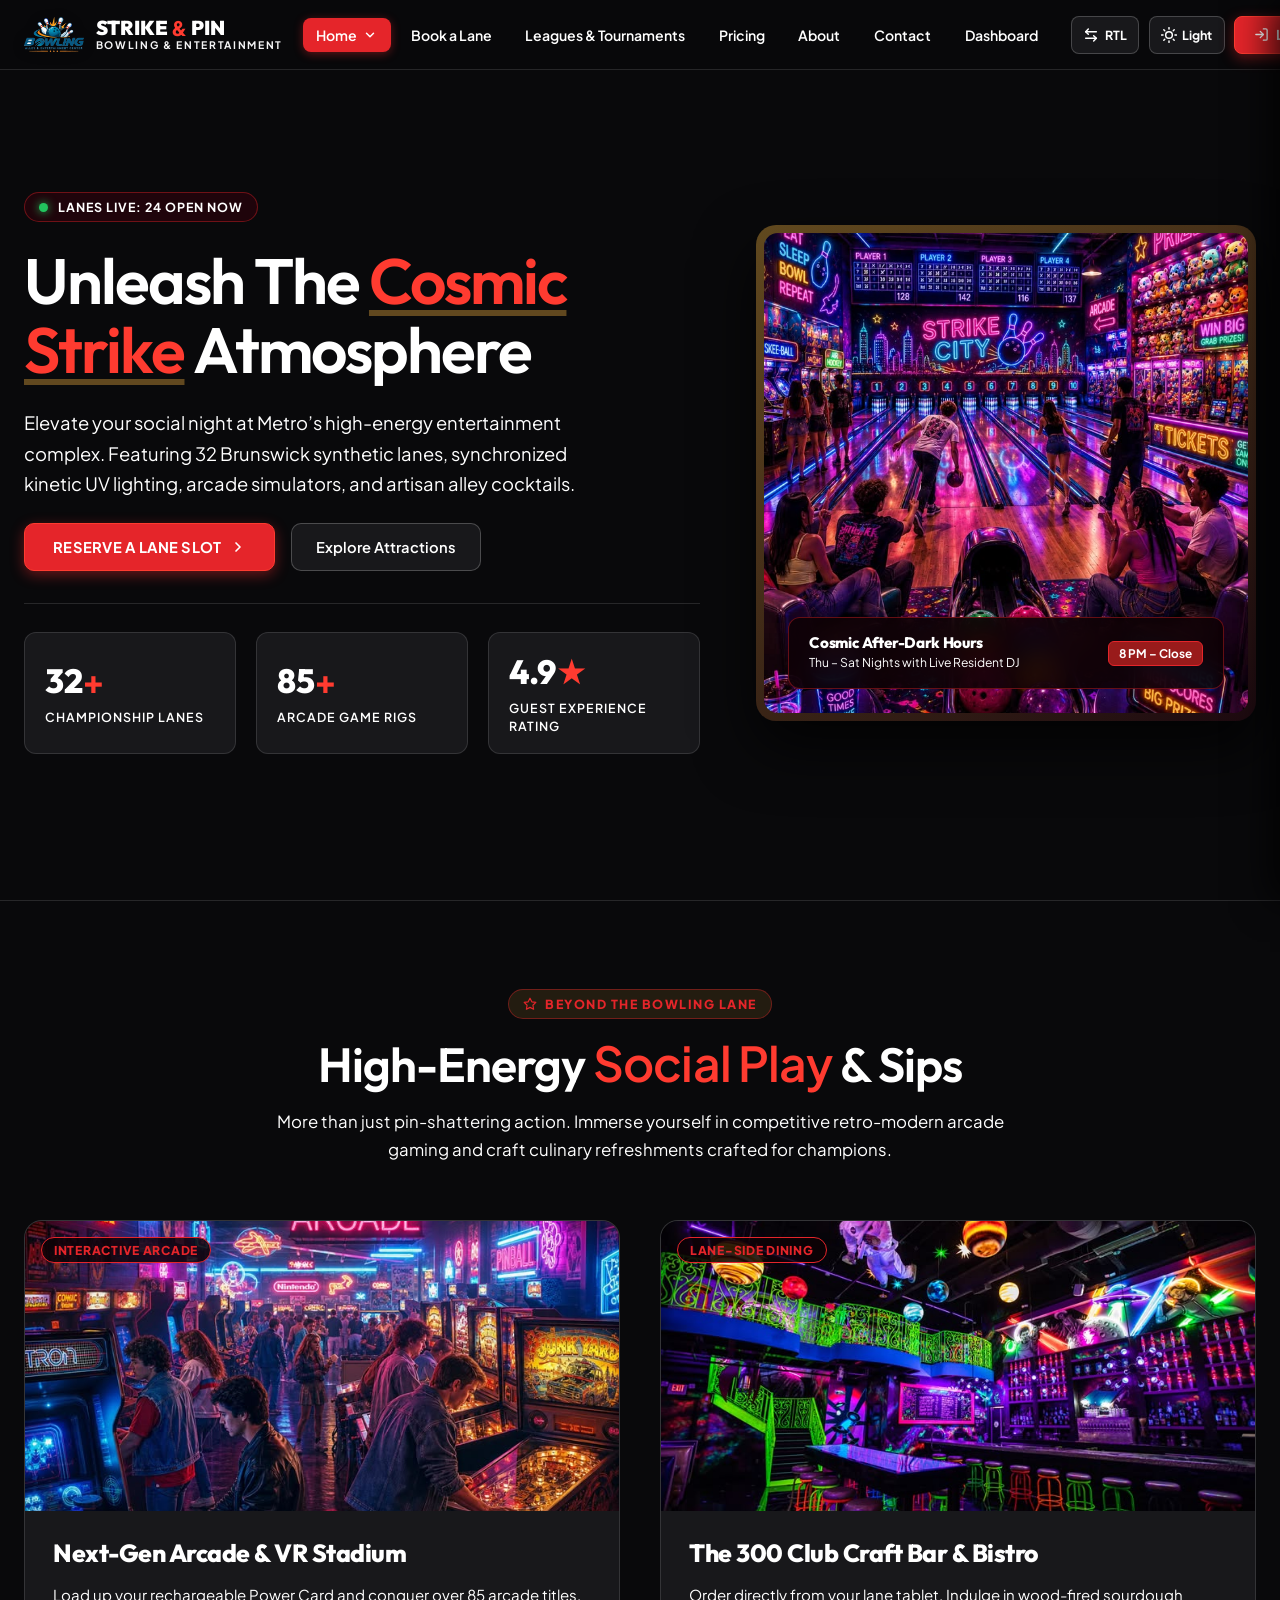
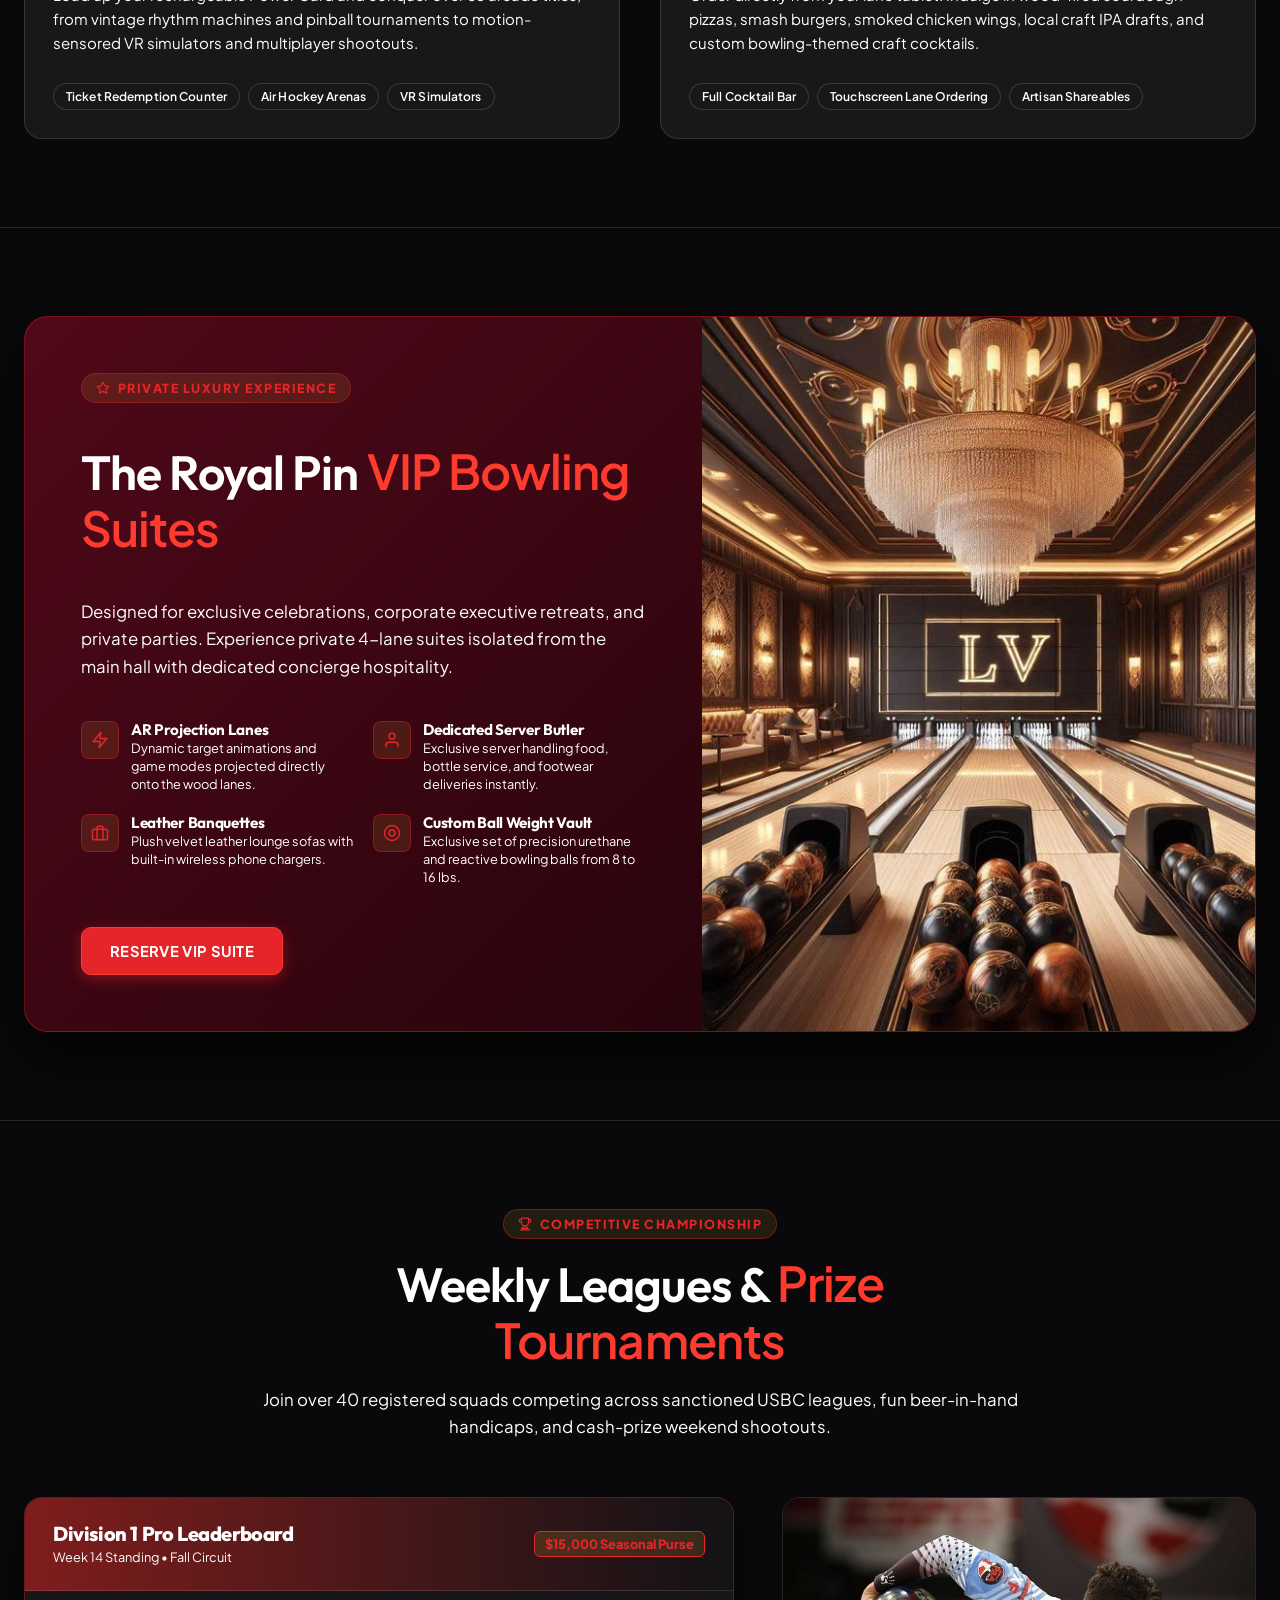
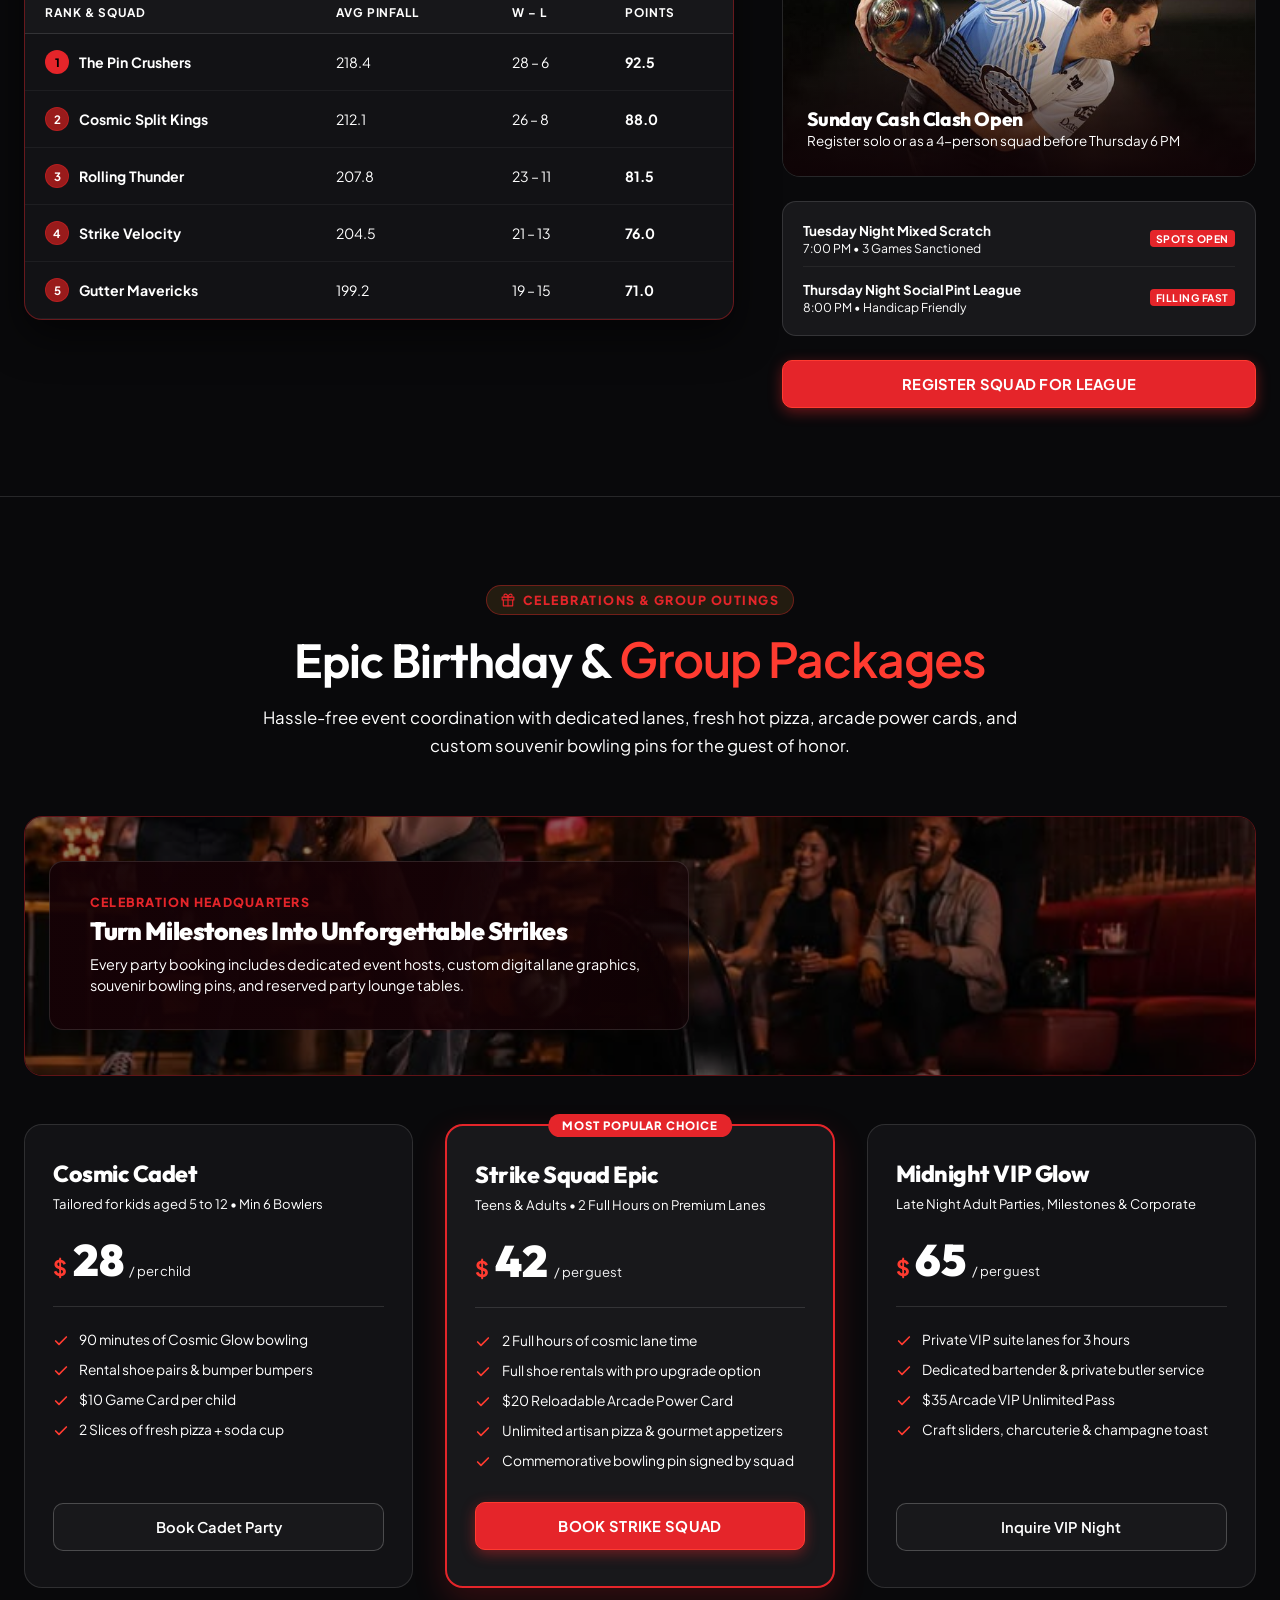
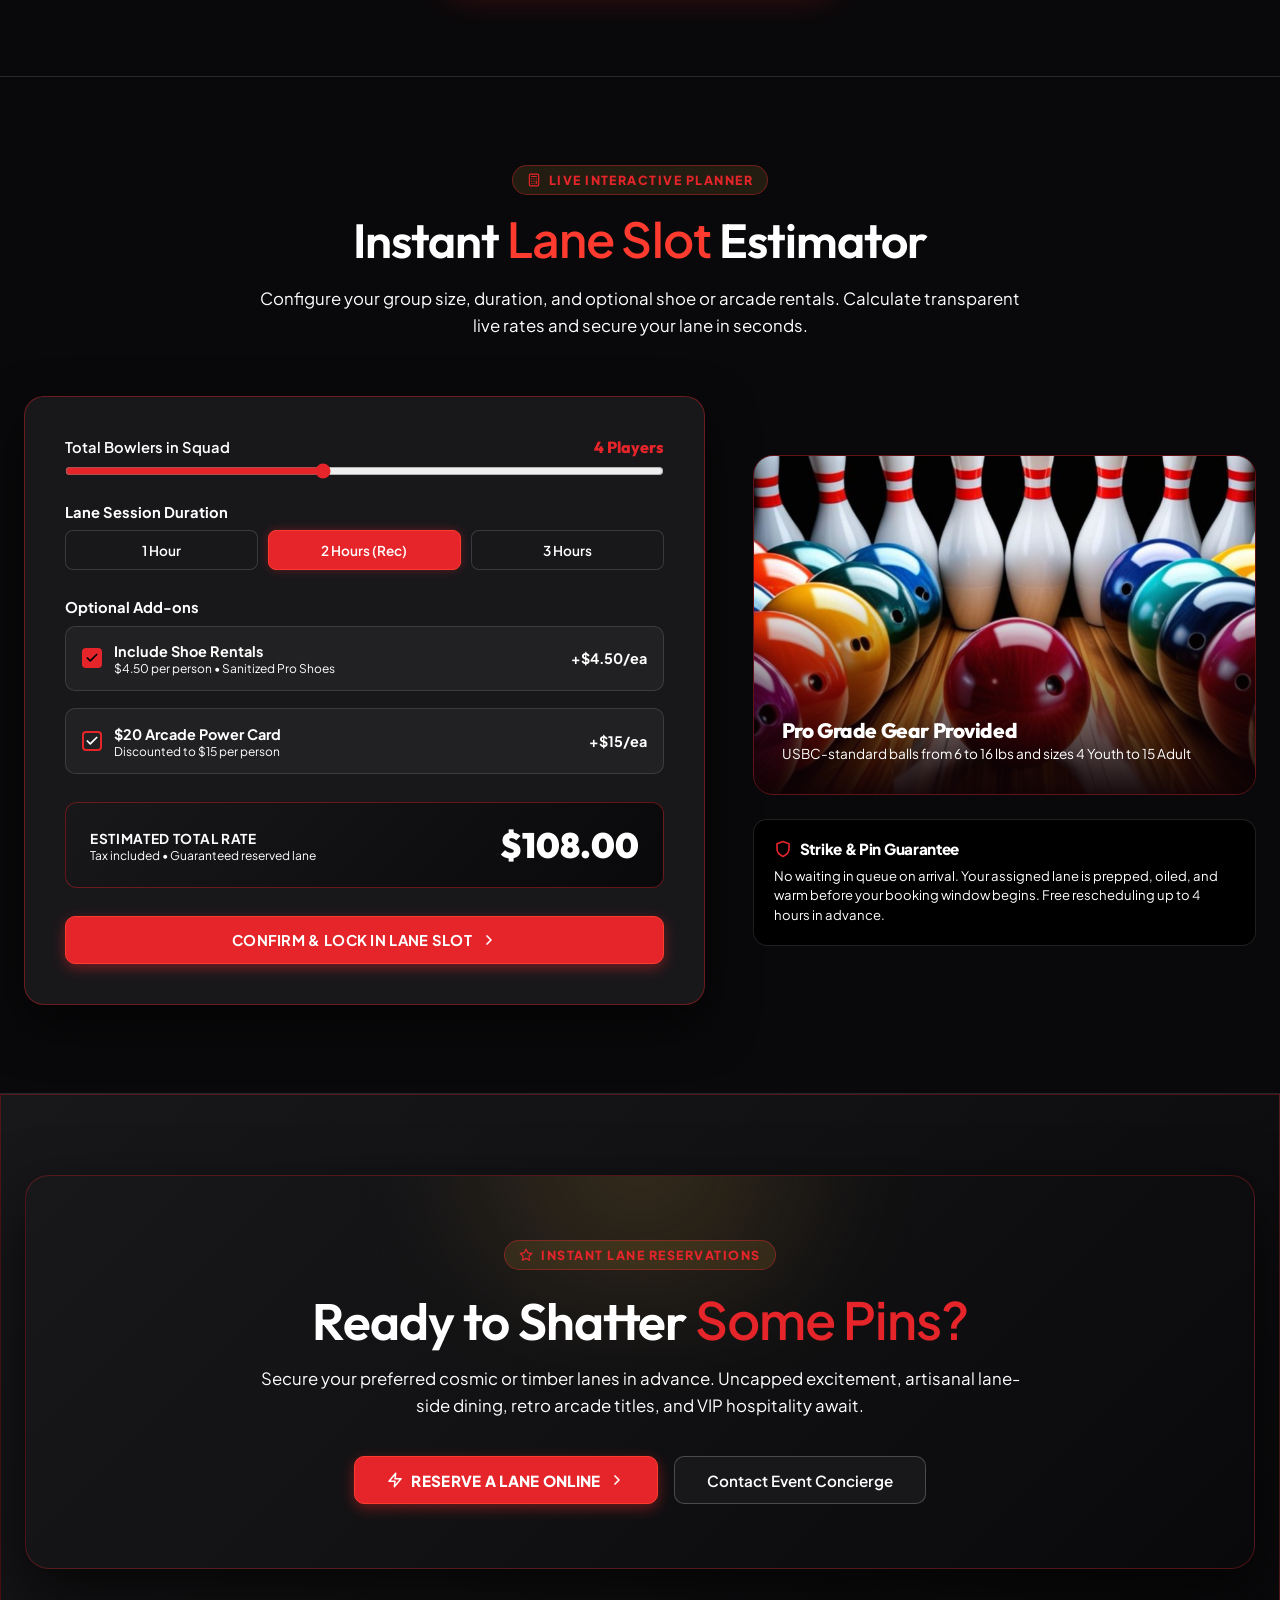
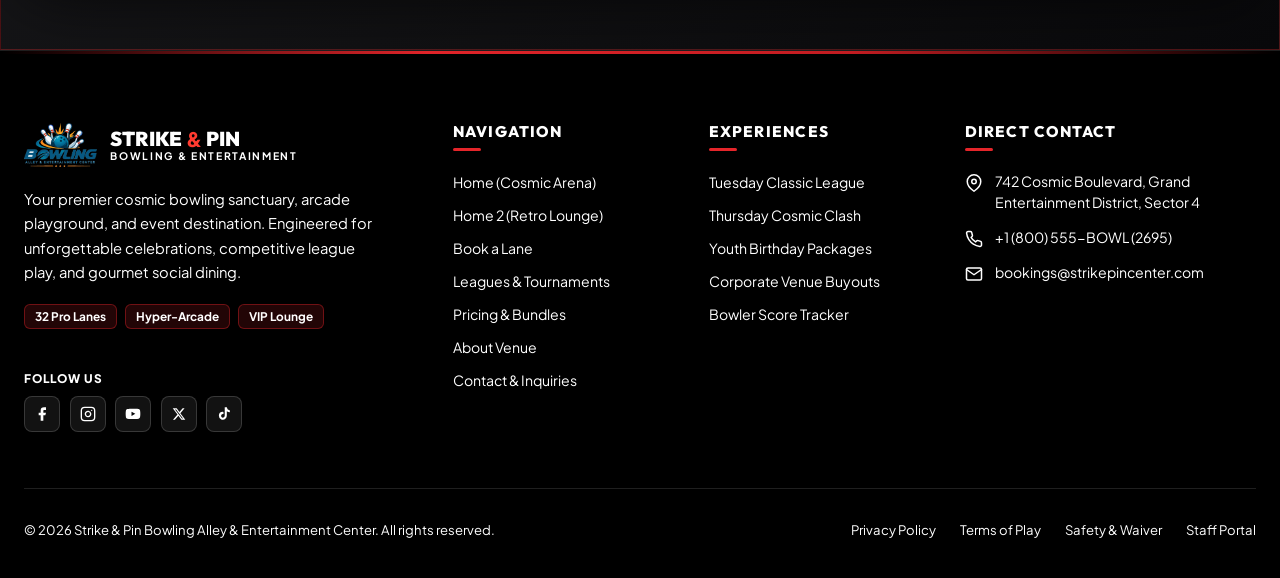
==== commit 72a708bd: "update" ====
--- a/index.html
+++ b/index.html
@@ -1110,6 +1110,39 @@
             <span class="footer-badge">Hyper-Arcade</span>
             <span class="footer-badge">VIP Lounge</span>
           </div>
+          <div class="footer-social-wrap">
+            <span class="footer-social-label">Follow Us</span>
+            <div class="footer-social-links">
+              <a href="https://facebook.com" class="footer-social-btn" aria-label="Follow Strike & Pin on Facebook" target="_blank" rel="noopener noreferrer">
+                <svg viewBox="0 0 24 24" fill="currentColor" width="16" height="16" aria-hidden="true">
+                  <path d="M18 2h-3a5 5 0 0 0-5 5v3H7v4h3v8h4v-8h3l1-4h-4V7a1 1 0 0 1 1-1h3z"></path>
+                </svg>
+              </a>
+              <a href="https://instagram.com" class="footer-social-btn" aria-label="Follow Strike & Pin on Instagram" target="_blank" rel="noopener noreferrer">
+                <svg viewBox="0 0 24 24" fill="none" stroke="currentColor" stroke-width="2" stroke-linecap="round" stroke-linejoin="round" width="16" height="16" aria-hidden="true">
+                  <rect x="2" y="2" width="20" height="20" rx="5" ry="5"></rect>
+                  <path d="M16 11.37A4 4 0 1 1 12.63 8 4 4 0 0 1 16 11.37z"></path>
+                  <line x1="17.5" y1="6.5" x2="17.51" y2="6.5"></line>
+                </svg>
+              </a>
+              <a href="https://youtube.com" class="footer-social-btn" aria-label="Subscribe to Strike & Pin on YouTube" target="_blank" rel="noopener noreferrer">
+                <svg viewBox="0 0 24 24" fill="currentColor" width="16" height="16" aria-hidden="true">
+                  <path d="M22.54 6.42a2.78 2.78 0 0 0-1.94-2C18.88 4 12 4 12 4s-6.88 0-8.6.46a2.78 2.78 0 0 0-1.94 2A29 29 0 0 0 1 11.75a29 29 0 0 0 .46 5.33A2.78 2.78 0 0 0 3.4 19c1.72.46 8.6.46 8.6.46s6.88 0 8.6-.46a2.78 2.78 0 0 0 1.94-2 29 29 0 0 0 .46-5.25 29 29 0 0 0-.46-5.33z"></path>
+                  <polygon points="9.75 15.02 15.5 11.75 9.75 8.48 9.75 15.02" fill="#09090B"></polygon>
+                </svg>
+              </a>
+              <a href="https://x.com" class="footer-social-btn" aria-label="Follow Strike & Pin on X" target="_blank" rel="noopener noreferrer">
+                <svg viewBox="0 0 24 24" fill="currentColor" width="14" height="14" aria-hidden="true">
+                  <path d="M18.244 2.25h3.308l-7.227 8.26 8.502 11.24H16.17l-5.214-6.817L4.99 21.75H1.68l7.73-8.835L1.254 2.25H8.08l4.713 6.231zm-1.161 17.52h1.833L7.084 4.126H5.117z"></path>
+                </svg>
+              </a>
+              <a href="https://tiktok.com" class="footer-social-btn" aria-label="Follow Strike & Pin on TikTok" target="_blank" rel="noopener noreferrer">
+                <svg viewBox="0 0 24 24" fill="currentColor" width="15" height="15" aria-hidden="true">
+                  <path d="M19.59 6.69a4.83 4.83 0 0 1-3.77-4.25V2h-3.45v13.67a2.89 2.89 0 0 1-5.2 1.74 2.89 2.89 0 0 1 2.31-4.64c.298-.002.595.042.88.13V9.4a6.33 6.33 0 0 0-1-.08A6.34 6.34 0 0 0 3 15.66a6.34 6.34 0 0 0 10.82 4.5 6.34 6.34 0 0 0 1.87-4.5V8.5a8.28 8.28 0 0 0 4.9 1.63V6.69z"></path>
+                </svg>
+              </a>
+            </div>
+          </div>
         </div>
 
         <!-- Column 2: Quick Links -->
--- a/assets/css/style.css
+++ b/assets/css/style.css
@@ -1,10274 +1,13679 @@
-/* ==========================================================================
-   STRIKE & PIN ENTERTAINMENT CENTER - GLOBAL STYLESHEET
-   Brand Palette: Deep Dark Burgundy, Wine Red, Warm Gold, Bright Crisp White, Cream
-   Dark Mode Base: Strict #000000
-   ========================================================================== */
-
-@import url('https://fonts.googleapis.com/css2?family=Outfit:wght@400;500;600;700;800;900&family=Plus+Jakarta+Sans:wght@400;500;600;700;800&display=swap');
-
-:root {
-  /* Brand Core Palette */
-  --brand-burgundy-950: #1A0207;
-  --brand-burgundy-900: #2C040D;
-  --brand-burgundy-850: #3E0613;
-  --brand-burgundy-800: #54091A;
-  --brand-burgundy-700: #6D0C23;
-  --brand-burgundy-600: #88122D;
-  --brand-burgundy-500: #A51A39;
-  --brand-burgundy-400: #C4264A;
-
-  /* Accent Gold / Amber */
-  --brand-gold-600: #C98B23;
-  --brand-gold-500: #E5A93C;
-  --brand-gold-400: #F5BC51;
-  --brand-gold-300: #FCD68A;
-
-  /* Neutrals & Contrast Surfaces */
-  --brand-cream: #FFF9F2;
-  --brand-cream-soft: #FBF0E4;
-  --brand-cream-muted: #EFE0D0;
-
-  /* Theme Surfaces (Default Rich Burgundy Atmosphere) */
-  --bg-body: #160206;
-  --bg-surface: #26040C;
-  --bg-surface-elevated: #3A0713;
-  --bg-surface-glass: rgba(38, 4, 12, 0.88);
-  --header-bg: rgba(22, 2, 6, 0.94);
-
-  /* Borders */
-  --border-subtle: rgba(255, 249, 242, 0.15);
-  --border-brand: rgba(229, 169, 60, 0.28);
-  --border-highlight: rgba(229, 169, 60, 0.55);
-
-  /* Typography - Crisp Bright Text */
-  --text-primary: #FFFFFF;
-  --text-secondary: #FFF9F2;
-  --text-muted: #FDE8ED;
-  --text-gold: #FCD68A;
-
-  /* Aliased Accent Variables used across pages */
-  --accent-gold: #E5A93C;
-  --accent-gold-light: #FCD68A;
-  --bg-black: #000000;
-  --brand-burgundy-light: #C4264A;
-  --brand-crimson: #E63946;
-
-  /* Dimensions */
-  --header-height: 70px;
-  --font-heading: 'Outfit', sans-serif;
-  --font-body: 'Plus Jakarta Sans', sans-serif;
-
-  /* Transitions */
-  --transition-fast: 0.18s cubic-bezier(0.16, 1, 0.3, 1);
-  --transition-normal: 0.28s cubic-bezier(0.16, 1, 0.3, 1);
-}
-
-/* Strict Dark Mode: #000000 */
-html.dark {
-  --bg-body: #000000;
-  --bg-surface: #0D0204;
-  --bg-surface-elevated: #170308;
-  --bg-surface-glass: rgba(0, 0, 0, 0.92);
-  --header-bg: rgba(0, 0, 0, 0.95);
-  --border-subtle: rgba(255, 249, 242, 0.18);
-  --border-brand: rgba(229, 169, 60, 0.35);
-  --text-primary: #FFFFFF;
-  --text-secondary: #FFF9F2;
-  --text-muted: #FFEAEF;
-  --accent-gold: #F5BC51;
-  --accent-gold-light: #FCD68A;
-  --bg-black: #000000;
-  --brand-burgundy-light: #C4264A;
-  --brand-crimson: #FF4D5E;
-}
-
-/* Base Styles */
-*,
-*::before,
-*::after {
-  box-sizing: border-box;
-  margin: 0;
-  padding: 0;
-}
-
-html {
-  scroll-behavior: smooth;
-  scroll-padding-top: var(--header-height);
-  font-family: var(--font-body);
-  background-color: var(--bg-body);
-  color: var(--text-primary);
-  text-rendering: optimizeLegibility;
-  -webkit-font-smoothing: antialiased;
-  overflow-x: hidden;
-  max-width: 100vw;
-}
-
-body {
-  background-color: var(--bg-body);
-  color: var(--text-primary);
-  min-height: 100vh;
-  display: flex;
-  flex-direction: column;
-  overflow-x: hidden;
-  max-width: 100vw;
-  width: 100%;
-  transition: background-color var(--transition-normal), color var(--transition-normal);
-}
-
-/* Prevent viewport bounce & background scroll when mobile menu is active */
-body.menu-open,
-html.menu-open {
-  overflow: hidden !important;
-  touch-action: none;
-}
-
-main {
-  flex: 1 0 auto;
-  padding-top: 0 !important;
-  margin-top: 0 !important;
-}
-
-/* Typography Defaults */
-h1,
-h2,
-h3,
-h4,
-h5,
-h6 {
-  font-family: var(--font-heading);
-  color: var(--text-primary);
-  font-weight: 700;
-  line-height: 1.15;
-  letter-spacing: -0.02em;
-}
-
-p,
-span,
-li,
-a,
-button,
-label,
-input,
-select,
-textarea {
-  font-family: var(--font-body);
-  color: var(--text-primary);
-}
-
-a {
-  color: inherit;
-  text-decoration: none;
-  transition: color var(--transition-fast);
-}
-
-/* Focus Visible */
-:focus-visible {
-  outline: 2px solid var(--brand-gold-500);
-  outline-offset: 3px;
-  border-radius: 4px;
-}
-
-/* ==========================================================================
-   CONTAINER & CORE UTILITY SYSTEM
-   ========================================================================== */
-.container {
-  max-width: 1360px;
-  margin: 0 auto;
-  padding: 0 1.5rem;
-  width: 100%;
-}
-
-.text-center {
-  text-align: center;
-}
-
-.text-right {
-  text-align: right;
-}
-
-.text-left {
-  text-align: left;
-}
-
-.w-full {
-  width: 100%;
-}
-
-.block {
-  display: block;
-}
-
-.flex {
-  display: flex;
-}
-
-.items-center {
-  align-items: center;
-}
-
-.justify-between {
-  justify-content: space-between;
-}
-
-.relative {
-  position: relative;
-}
-
-.absolute {
-  position: absolute;
-}
-
-.inset-0 {
-  inset: 0;
-}
-
-.overflow-hidden {
-  overflow: hidden;
-}
-
-.text-xs {
-  font-size: 0.78rem;
-}
-
-.text-sm {
-  font-size: 0.88rem;
-}
-
-.text-lg {
-  font-size: 1.15rem;
-}
-
-.text-xl {
-  font-size: 1.25rem;
-}
-
-.text-2xl {
-  font-size: 1.5rem;
-}
-
-.text-3xl {
-  font-size: 1.85rem;
-}
-
-.font-bold {
-  font-weight: 700;
-}
-
-.font-extrabold {
-  font-weight: 800;
-}
-
-.uppercase {
-  text-transform: uppercase;
-}
-
-.tracking-wider {
-  letter-spacing: 0.05em;
-}
-
-.tracking-widest {
-  letter-spacing: 0.1em;
-}
-
-.leading-relaxed {
-  line-height: 1.65;
-}
-
-.whitespace-nowrap {
-  white-space: nowrap;
-}
-
-.text-accent-gold {
-  color: var(--accent-gold);
-}
-
-.text-accent-gold-light {
-  color: var(--accent-gold-light);
-}
-
-.text-muted {
-  color: #94a3b8;
-}
-
-.text-secondary {
-  color: var(--brand-cream);
-}
-
-.text-white {
-  color: #ffffff;
-}
-
-.text-primary {
-  color: var(--text-primary);
-}
-
-.bg-surface {
-  background: var(--bg-surface);
-}
-
-.bg-black-50 {
-  background: rgba(0, 0, 0, 0.5);
-}
-
-.bg-black-60 {
-  background: rgba(0, 0, 0, 0.6);
-}
-
-.bg-black-90 {
-  background: rgba(0, 0, 0, 0.9);
-}
-
-.bg-black {
-  background-color: #070103 !important;
-}
-
-.bg-brand-crimson {
-  background: var(--brand-crimson);
-}
-
-.border {
-  border-width: 1px;
-  border-style: solid;
-}
-
-.border-2 {
-  border-width: 2px;
-  border-style: solid;
-}
-
-.border-brand {
-  border-color: var(--border-brand);
-}
-
-.border-t {
-  border-top: 1px solid var(--border-brand);
-}
-
-.border-y {
-  border-top-width: 1px;
-  border-bottom-width: 1px;
-  border-style: solid;
-}
-
-.shadow-2xl {
-  box-shadow: 0 25px 50px -12px rgba(0, 0, 0, 0.75);
-}
-
-.backdrop-blur-md {
-  backdrop-filter: blur(12px);
-  -webkit-backdrop-filter: blur(12px);
-}
-
-.rounded {
-  border-radius: 6px;
-}
-
-.rounded-md {
-  border-radius: 8px;
-}
-
-.rounded-lg {
-  border-radius: 10px;
-}
-
-.rounded-xl {
-  border-radius: 14px;
-}
-
-.rounded-2xl {
-  border-radius: 20px;
-}
-
-.mb-0 {
-  margin-bottom: 0;
-}
-
-.mb-1 {
-  margin-bottom: 0.25rem;
-}
-
-.mb-2 {
-  margin-bottom: 0.5rem;
-}
-
-.mb-3 {
-  margin-bottom: 0.75rem;
-}
-
-.mb-4 {
-  margin-bottom: 1rem;
-}
-
-.mb-6 {
-  margin-bottom: 1.5rem;
-}
-
-.mb-12 {
-  margin-bottom: 3rem;
-}
-
-.mt-1 {
-  margin-top: 0.25rem;
-}
-
-.mt-4 {
-  margin-top: 1rem;
-}
-
-.mt-6 {
-  margin-top: 1.5rem;
-}
-
-.mt-8 {
-  margin-top: 2rem;
-}
-
-.mt-12 {
-  margin-top: 3rem;
-}
-
-.my-4 {
-  margin-top: 1rem;
-  margin-bottom: 1rem;
-}
-
-.p-4 {
-  padding: 1rem;
-}
-
-.p-6 {
-  padding: 1.5rem;
-}
-
-.p-8 {
-  padding: 2rem;
-}
-
-.pt-6 {
-  padding-top: 1.5rem;
-}
-
-.px-2 {
-  padding-left: 0.5rem;
-  padding-right: 0.5rem;
-}
-
-.px-2\.5 {
-  padding-left: 0.625rem;
-  padding-right: 0.625rem;
-}
-
-.px-3 {
-  padding-left: 0.75rem;
-  padding-right: 0.75rem;
-}
-
-.px-4 {
-  padding-left: 1rem;
-  padding-right: 1rem;
-}
-
-.px-6 {
-  padding-left: 1.5rem;
-  padding-right: 1.5rem;
-}
-
-.px-8 {
-  padding-left: 2rem;
-  padding-right: 2rem;
-}
-
-.py-0\.5 {
-  padding-top: 0.125rem;
-  padding-bottom: 0.125rem;
-}
-
-.py-1 {
-  padding-top: 0.25rem;
-  padding-bottom: 0.25rem;
-}
-
-.py-1\.5 {
-  padding-top: 0.375rem;
-  padding-bottom: 0.375rem;
-}
-
-.py-3 {
-  padding-top: 0.75rem;
-  padding-bottom: 0.75rem;
-}
-
-.h-full {
-  height: 100%;
-}
-
-.h-24 {
-  height: 6rem;
-}
-
-.h-28 {
-  height: 7rem;
-}
-
-.h-32 {
-  height: 8rem;
-}
-
-.h-48 {
-  height: 12rem;
-}
-
-.h-64 {
-  height: 16rem;
-}
-
-.h-96 {
-  height: 24rem;
-}
-
-.object-cover {
-  object-fit: cover;
-}
-
-.bottom-3 {
-  bottom: 0.75rem;
-}
-
-.left-3 {
-  left: 0.75rem;
-}
-
-.bottom-4 {
-  bottom: 1rem;
-}
-
-.left-4 {
-  left: 1rem;
-}
-
-.right-4 {
-  right: 1rem;
-}
-
-.m-0 {
-  margin: 0;
-}
-
-.max-w-lg {
-  max-width: 34rem;
-}
-
-.bg-gradient-to-r {
-  background: linear-gradient(90deg, rgba(0, 0, 0, 0.94) 0%, rgba(0, 0, 0, 0.6) 65%, transparent 100%);
-}
-
-.hover\:underline:hover {
-  text-decoration: underline;
-}
-
-.section-header {
-  text-align: center;
-  margin-bottom: 3rem;
-}
-
-.section-tag-pill {
-  display: inline-flex;
-  align-items: center;
-  align-self: flex-start;
-  width: fit-content;
-  max-width: fit-content;
-  gap: 0.4rem;
-  padding: 0.35rem 1rem;
-  border-radius: 999px;
-  background: rgba(229, 169, 60, 0.12);
-  border: 1px solid var(--accent-gold);
-  color: var(--accent-gold-light);
-  font-size: 0.8rem;
-  font-weight: 700;
-  text-transform: uppercase;
-  letter-spacing: 0.08em;
-  margin-bottom: 0.85rem;
-}
-
-.section-heading {
-  font-family: var(--font-heading);
-  font-size: clamp(2rem, 3.5vw, 2.75rem);
-  font-weight: 800;
-  color: #ffffff;
-  line-height: 1.18;
-  margin-bottom: 0.75rem;
-}
-
-.section-subheading {
-  font-size: 1.05rem;
-  line-height: 1.65;
-  color: var(--brand-cream);
-  max-width: 680px;
-  margin: 0 auto;
-}
-
-.hero-actions-row {
-  display: flex;
-  align-items: center;
-  gap: 1rem;
-  flex-wrap: wrap;
-  margin-top: 1.5rem;
-}
-
-/* ==========================================================================
-   PRELOADER
-   ========================================================================== */
-#preloader {
-  position: fixed;
-  inset: 0;
-  z-index: 99999;
-  background-color: #000000;
-  display: flex;
-  flex-direction: column;
-  align-items: center;
-  justify-content: center;
-  transition: opacity 0.5s ease, visibility 0.5s ease;
-}
-
-#preloader.fade-out {
-  opacity: 0;
-  visibility: hidden;
-  pointer-events: none;
-}
-
-.loader-content {
-  display: flex;
-  flex-direction: column;
-  align-items: center;
-  justify-content: center;
-  gap: 1.5rem;
-  text-align: center;
-}
-
-.loader-brand {
-  display: flex;
-  align-items: center;
-  gap: 0.85rem;
-  animation: preloaderBrandPulse 2.2s infinite ease-in-out;
-}
-
-.loader-logo-img {
-  height: 48px;
-  max-height: 48px;
-  width: auto;
-  max-width: 170px;
-  object-fit: contain;
-  background: transparent;
-  border: none;
-  filter: drop-shadow(0 4px 14px rgba(229, 169, 60, 0.4));
-}
-
-.loader-brand .brand-title {
-  font-family: var(--font-heading);
-  font-size: 1.45rem;
-  font-weight: 900;
-  letter-spacing: -0.01em;
-  color: var(--text-primary, #ffffff);
-  text-transform: uppercase;
-  display: flex;
-  align-items: center;
-  gap: 4px;
-}
-
-.loader-brand .brand-title span {
-  color: var(--brand-gold-500, #e5a93c);
-}
-
-.loader-brand .brand-subtitle {
-  font-family: var(--font-body);
-  font-size: 0.7rem;
-  font-weight: 700;
-  letter-spacing: 0.16em;
-  color: var(--brand-gold-400, #f0ba5a);
-  text-transform: uppercase;
-  margin-top: 2px;
-}
-
-
-.loader-pin-indicator {
-  margin-top: 0.5rem;
-  display: flex;
-  align-items: center;
-  gap: 6px;
-}
-
-.loader-dot {
-  width: 8px;
-  height: 8px;
-  border-radius: 50%;
-  background-color: var(--brand-gold-500);
-  animation: pulseDot 1.2s infinite ease-in-out alternate;
-}
-
-.loader-dot:nth-child(2) {
-  animation-delay: 0.2s;
-}
-
-.loader-dot:nth-child(3) {
-  animation-delay: 0.4s;
-}
-
-@keyframes preloaderBrandPulse {
-
-  0%,
-  100% {
-    transform: scale(1);
-    opacity: 0.92;
-  }
-
-  50% {
-    transform: scale(1.03);
-    opacity: 1;
-    filter: drop-shadow(0 0 16px rgba(229, 169, 60, 0.4));
-  }
-}
-
-@keyframes ballSpin {
-  0% {
-    transform: rotate(0deg) scale(0.96);
-  }
-
-  50% {
-    transform: rotate(180deg) scale(1.04);
-  }
-
-  100% {
-    transform: rotate(360deg) scale(0.96);
-  }
-}
-
-@keyframes pulseDot {
-  0% {
-    opacity: 0.3;
-    transform: scale(0.8);
-  }
-
-  100% {
-    opacity: 1;
-    transform: scale(1.2);
-  }
-}
-
-/* ==========================================================================
-   FIXED COMPACT HEADER
-   ========================================================================== */
-.site-header {
-  position: fixed;
-  top: 0;
-  left: 0;
-  right: 0;
-  height: var(--header-height);
-  background: var(--header-bg);
-  backdrop-filter: blur(14px);
-  -webkit-backdrop-filter: blur(14px);
-  border-bottom: 1px solid var(--border-subtle);
-  z-index: 1000;
-  transition: background-color var(--transition-normal), border-color var(--transition-normal);
-}
-
-.header-container {
-  max-width: 1360px;
-  height: 100%;
-  margin: 0 auto;
-  padding: 0 1.5rem;
-  display: flex;
-  align-items: center;
-  justify-content: space-between;
-  gap: 1.25rem;
-}
-
-/* Brand Identity */
-.header-brand {
-  display: flex;
-  align-items: center;
-  gap: 0.75rem;
-  text-decoration: none;
-  flex-shrink: 0;
-}
-
-.header-logo-img,
-.brand-logo-img,
-.portal-brand-logo,
-.brand-identity img,
-.dash-header-left img {
-  height: 36px;
-  max-height: 36px;
-  width: auto;
-  max-width: 140px;
-  object-fit: contain;
-  background: transparent;
-  border: none;
-  filter: drop-shadow(0 2px 6px rgba(0, 0, 0, 0.4));
-  transition: transform var(--transition-fast);
-}
-
-.footer-logo-img,
-.footer-brand img,
-.site-footer img {
-  height: 44px;
-  max-height: 44px;
-  width: auto;
-  max-width: 150px;
-  object-fit: contain;
-  background: transparent;
-  border: none;
-  filter: drop-shadow(0 2px 6px rgba(0, 0, 0, 0.4));
-}
-
-.header-brand:hover .header-logo-img,
-.brand-identity:hover img,
-.dash-header-left:hover img {
-  transform: scale(1.04) rotate(-2deg);
-}
-
-.brand-text-group {
-  display: flex;
-  flex-direction: column;
-  line-height: 1;
-}
-
-.brand-title {
-  font-family: var(--font-heading);
-  font-size: 1.25rem;
-  font-weight: 900;
-  letter-spacing: -0.01em;
-  color: var(--text-primary);
-  text-transform: uppercase;
-  display: flex;
-  align-items: center;
-  gap: 4px;
-}
-
-.brand-title span {
-  color: var(--brand-gold-500);
-}
-
-.brand-subtitle {
-  font-family: var(--font-body);
-  font-size: 0.65rem;
-  font-weight: 700;
-  letter-spacing: 0.16em;
-  color: var(--brand-cream);
-  text-transform: uppercase;
-  margin-top: 2px;
-}
-
-/* Desktop Navigation - Single Line */
-.desktop-nav {
-  display: flex;
-  align-items: center;
-  gap: 0.4rem;
-  white-space: nowrap;
-}
-
-.nav-link {
-  display: inline-flex;
-  align-items: center;
-  gap: 0.35rem;
-  padding: 0.5rem 0.85rem;
-  font-size: 0.88rem;
-  font-weight: 600;
-  color: var(--text-secondary);
-  border-radius: 8px;
-  transition: all var(--transition-fast);
-  position: relative;
-}
-
-.nav-link:hover {
-  color: #FFFFFF;
-  background-color: rgba(255, 249, 242, 0.08);
-}
-
-.nav-link.active {
-  color: #FFFFFF;
-  background-color: var(--brand-burgundy-700);
-  box-shadow: 0 0 12px rgba(109, 12, 35, 0.4);
-}
-
-/* Dropdown Menu - CLICK ONLY */
-.nav-dropdown-wrapper {
-  position: relative;
-  display: inline-block;
-}
-
-.nav-dropdown-trigger {
-  cursor: pointer;
-  background: transparent;
-  border: none;
-}
-
-.chevron-icon {
-  width: 14px;
-  height: 14px;
-  transition: transform var(--transition-fast);
-}
-
-.nav-dropdown-wrapper.open .chevron-icon,
-.dropdown-item.open .dropdown-icon,
-.nav-item.open .dropdown-icon {
-  transform: rotate(180deg);
-}
-
-.dropdown-panel,
-.dropdown-menu {
-  position: absolute;
-  top: calc(100% + 10px);
-  left: 0;
-  min-width: 220px;
-  background-color: var(--bg-surface-elevated, #1a0a0f);
-  border: 1px solid var(--border-brand, rgba(255, 255, 255, 0.1));
-  border-radius: 12px;
-  padding: 0.5rem;
-  box-shadow: 0 16px 36px rgba(0, 0, 0, 0.65), 0 0 0 1px rgba(255, 255, 255, 0.05);
-  display: none;
-  flex-direction: column;
-  gap: 0.25rem;
-  z-index: 1010;
-  backdrop-filter: blur(16px);
-}
-
-.nav-dropdown-wrapper.open .dropdown-panel,
-.dropdown-item.open .dropdown-menu,
-.nav-item.open .dropdown-menu,
-.dropdown-menu.show {
-  display: flex !important;
-  animation: dropdownFadeIn 0.2s cubic-bezier(0.16, 1, 0.3, 1) forwards;
-}
-
-@keyframes dropdownFadeIn {
-  from {
-    opacity: 0;
-    transform: translateY(-8px);
-  }
-
-  to {
-    opacity: 1;
-    transform: translateY(0);
-  }
-}
-
-.dropdown-item,
-.dropdown-link {
-  display: flex;
-  align-items: center;
-  justify-content: space-between;
-  padding: 0.65rem 0.9rem;
-  font-size: 0.86rem;
-  font-weight: 600;
-  color: var(--text-primary, #ffffff);
-  border-radius: 8px;
-  text-decoration: none;
-  transition: all var(--transition-fast, 0.2s ease);
-}
-
-.dropdown-item:hover,
-.dropdown-link:hover {
-  background-color: var(--brand-burgundy-700, #54091A);
-  color: #FFFFFF;
-  padding-left: 1.1rem;
-}
-
-.dropdown-item.active,
-.dropdown-link.active {
-  background-color: var(--brand-burgundy-600, #7B0D27);
-  color: var(--brand-gold-400, #FFDF73);
-}
-
-.dropdown-badge {
-  font-size: 0.65rem;
-  font-weight: 700;
-  padding: 2px 6px;
-  border-radius: 4px;
-  background: var(--brand-gold-500);
-  color: #000000;
-  text-transform: uppercase;
-  letter-spacing: 0.05em;
-}
-
-/* Header Utilities */
-.header-actions {
-  display: flex;
-  align-items: center;
-  gap: 0.6rem;
-  flex-shrink: 0;
-}
-
-/* Control Icon Buttons */
-.utility-btn {
-  display: inline-flex;
-  align-items: center;
-  justify-content: center;
-  gap: 0.35rem;
-  height: 38px;
-  padding: 0 0.7rem;
-  border-radius: 8px;
-  background: rgba(255, 249, 242, 0.06);
-  border: 1px solid var(--border-subtle);
-  color: var(--text-primary);
-  font-size: 0.78rem;
-  font-weight: 700;
-  cursor: pointer;
-  transition: all var(--transition-fast);
-}
-
-.utility-btn:hover {
-  background: rgba(255, 249, 242, 0.14);
-  border-color: var(--brand-gold-500);
-  color: var(--brand-gold-400);
-}
-
-.utility-btn svg {
-  width: 16px;
-  height: 16px;
-  stroke-width: 2.2;
-}
-
-/* Dedicated Login Button (Replaces Generic CTA) */
-.btn-login {
-  display: inline-flex;
-  align-items: center;
-  justify-content: center;
-  gap: 0.45rem;
-  height: 38px;
-  padding: 0 1.15rem;
-  border-radius: 8px;
-  background: linear-gradient(135deg, var(--brand-burgundy-600), var(--brand-burgundy-700));
-  border: 1px solid var(--border-brand);
-  color: #FFFFFF;
-  font-size: 0.85rem;
-  font-weight: 700;
-  letter-spacing: 0.02em;
-  text-transform: uppercase;
-  cursor: pointer;
-  box-shadow: 0 4px 14px rgba(109, 12, 35, 0.35);
-  transition: all var(--transition-fast);
-  white-space: nowrap;
-}
-
-.btn-login:hover {
-  background: linear-gradient(135deg, var(--brand-burgundy-500), var(--brand-burgundy-600));
-  box-shadow: 0 6px 18px rgba(136, 18, 45, 0.5);
-  border-color: var(--brand-gold-500);
-  color: #FFFFFF;
-  transform: translateY(-1px);
-}
-
-.btn-login svg {
-  width: 15px;
-  height: 15px;
-}
-
-/* Mobile Toggle Button */
-.mobile-toggle-btn {
-  display: none;
-  align-items: center;
-  justify-content: center;
-  width: 40px;
-  height: 40px;
-  border-radius: 8px;
-  background: rgba(255, 249, 242, 0.08);
-  border: 1px solid var(--border-subtle);
-  color: #FFFFFF;
-  cursor: pointer;
-  transition: all var(--transition-fast);
-}
-
-.mobile-toggle-btn:hover {
-  background: rgba(255, 249, 242, 0.16);
-  border-color: var(--brand-gold-500);
-}
-
-.mobile-toggle-btn svg {
-  width: 22px;
-  height: 22px;
-}
-
-/* ==========================================================================
-   MOBILE MENU DRAWER
-   ========================================================================== */
-.mobile-drawer-backdrop {
-  position: fixed;
-  inset: 0;
-  background: rgba(0, 0, 0, 0.75);
-  backdrop-filter: blur(6px);
-  z-index: 1050;
-  opacity: 0;
-  visibility: hidden;
-  transition: opacity 0.3s ease, visibility 0.3s ease;
-}
-
-.mobile-drawer-backdrop.active {
-  opacity: 1;
-  visibility: visible;
-}
-
-.mobile-drawer {
-  position: fixed;
-  top: 0;
-  bottom: 0;
-  right: 0;
-  height: 100vh;
-  height: 100dvh;
-  max-height: 100dvh;
-  width: min(85vw, 360px);
-  background: var(--bg-surface);
-  border-left: 1px solid var(--border-brand);
-  z-index: 1060;
-  transform: translateX(100%);
-  transition: transform 0.32s cubic-bezier(0.16, 1, 0.3, 1);
-  display: flex;
-  flex-direction: column;
-  box-shadow: -10px 0 35px rgba(0, 0, 0, 0.8);
-  overscroll-behavior: contain;
-  -webkit-overflow-scrolling: touch;
-  padding-top: max(0px, env(safe-area-inset-top));
-  padding-bottom: max(0.5rem, env(safe-area-inset-bottom));
-}
-
-[dir="rtl"] .mobile-drawer {
-  right: auto;
-  left: 0;
-  border-left: none;
-  border-right: 1px solid var(--border-brand);
-  transform: translateX(-100%);
-  box-shadow: 10px 0 35px rgba(0, 0, 0, 0.8);
-}
-
-.mobile-drawer.active {
-  transform: translateX(0);
-}
-
-.mobile-drawer-header {
-  height: var(--header-height);
-  padding: 0 1.25rem;
-  display: flex;
-  align-items: center;
-  justify-content: space-between;
-  border-bottom: 1px solid var(--border-subtle);
-  flex-shrink: 0;
-}
-
-.mobile-drawer-close {
-  display: flex;
-  align-items: center;
-  justify-content: center;
-  width: 40px;
-  height: 40px;
-  min-width: 40px;
-  min-height: 40px;
-  border-radius: 8px;
-  background: rgba(255, 255, 255, 0.08);
-  border: 1px solid var(--border-subtle);
-  color: #FFFFFF;
-  cursor: pointer;
-  transition: background-color var(--transition-fast), border-color var(--transition-fast);
-}
-
-.mobile-drawer-close:hover {
-  background: rgba(255, 255, 255, 0.16);
-  border-color: var(--brand-gold-500);
-}
-
-.mobile-drawer-content {
-  flex: 1;
-  overflow-y: auto;
-  overscroll-behavior: contain;
-  -webkit-overflow-scrolling: touch;
-  padding: 1.25rem;
-  display: flex;
-  flex-direction: column;
-  gap: 0.6rem;
-}
-
-.mobile-nav-link {
-  display: flex;
-  align-items: center;
-  justify-content: space-between;
-  min-height: 48px;
-  padding: 0.8rem 1rem;
-  border-radius: 8px;
-  font-size: 0.95rem;
-  font-weight: 600;
-  color: var(--text-primary);
-  background: rgba(255, 255, 255, 0.03);
-  border: 1px solid transparent;
-  transition: all var(--transition-fast);
-}
-
-.mobile-nav-link:hover,
-.mobile-nav-link.active {
-  background: var(--brand-burgundy-700);
-  border-color: var(--border-brand);
-  color: #FFFFFF;
-}
-
-/* Mobile Accordion */
-.mobile-accordion-toggle {
-  width: 100%;
-  cursor: pointer;
-}
-
-.mobile-accordion-panel {
-  max-height: 0;
-  overflow: hidden;
-  display: flex;
-  flex-direction: column;
-  gap: 0.35rem;
-  padding: 0 0 0 1.25rem;
-  opacity: 0;
-  transition: max-height 0.28s cubic-bezier(0.16, 1, 0.3, 1), opacity 0.22s ease, padding 0.22s ease;
-}
-
-[dir="rtl"] .mobile-accordion-panel {
-  padding-left: 0;
-  padding-right: 1.25rem;
-}
-
-.mobile-accordion-wrapper.open .mobile-accordion-panel {
-  max-height: 200px;
-  padding-top: 0.4rem;
-  padding-bottom: 0.4rem;
-  opacity: 1;
-}
-
-.mobile-accordion-wrapper.open .chevron-icon {
-  transform: rotate(180deg);
-}
-
-.mobile-sub-link {
-  display: flex;
-  align-items: center;
-  justify-content: space-between;
-  min-height: 42px;
-  padding: 0.65rem 0.9rem;
-  font-size: 0.88rem;
-  color: var(--text-secondary);
-  border-radius: 6px;
-  background: rgba(255, 255, 255, 0.04);
-  transition: background-color var(--transition-fast), color var(--transition-fast);
-}
-
-.mobile-sub-link:hover,
-.mobile-sub-link.active {
-  background: var(--brand-burgundy-600);
-  color: #FFFFFF;
-}
-
-.mobile-drawer-footer {
-  padding: 1.25rem;
-  border-top: 1px solid var(--border-subtle);
-  display: flex;
-  flex-direction: column;
-  gap: 0.75rem;
-  background: rgba(0, 0, 0, 0.2);
-}
-
-.mobile-utility-row {
-  display: grid;
-  grid-template-columns: 1fr 1fr;
-  gap: 0.5rem;
-}
-
-/* ==========================================================================
-   GLOBAL CALL TO ACTION (CTA) SECTION (LAST SECTION ON ALL PAGES)
-   ========================================================================== */
-.site-cta-section {
-  padding: 5rem 0;
-  position: relative;
-  background: var(--bg-surface);
-  border-top: 1px solid var(--border-subtle);
-}
-
-.site-cta-card {
-  position: relative;
-  border-radius: 24px;
-  overflow: hidden;
-  padding: 4rem 3rem;
-  background: linear-gradient(135deg, rgba(84, 9, 26, 0.98), rgba(26, 2, 7, 0.98));
-  border: 1px solid var(--brand-gold-500);
-  box-shadow: 0 25px 65px rgba(0, 0, 0, 0.7);
-  text-align: center;
-  display: flex;
-  flex-direction: column;
-  align-items: center;
-}
-
-.site-cta-glow {
-  position: absolute;
-  top: -50%;
-  left: 50%;
-  transform: translateX(-50%);
-  width: 600px;
-  height: 350px;
-  background: radial-gradient(circle, rgba(229, 169, 60, 0.18), transparent 70%);
-  pointer-events: none;
-  filter: blur(40px);
-}
-
-.site-cta-content {
-  position: relative;
-  z-index: 2;
-  max-width: 760px;
-  margin: 0 auto;
-  display: flex;
-  flex-direction: column;
-  align-items: center;
-}
-
-.site-cta-content .eyebrow-badge {
-  align-self: center;
-  margin-bottom: 1.25rem;
-}
-
-.site-cta-heading {
-  font-family: var(--font-heading);
-  font-size: clamp(2.2rem, 4.5vw, 3.2rem);
-  font-weight: 900;
-  line-height: 1.15;
-  color: #FFFFFF;
-  margin-bottom: 1rem;
-  letter-spacing: -0.02em;
-}
-
-.site-cta-heading span {
-  color: var(--brand-gold-400);
-}
-
-.site-cta-subtext {
-  font-size: 1.05rem;
-  color: var(--brand-cream);
-  line-height: 1.6;
-  margin-bottom: 2.25rem;
-}
-
-.site-cta-actions {
-  display: flex;
-  align-items: center;
-  justify-content: center;
-  gap: 1rem;
-  flex-wrap: wrap;
-}
-
-.site-cta-actions .btn-primary,
-.site-cta-actions .btn-secondary {
-  height: 48px;
-  padding: 0 2rem;
-  font-size: 0.95rem;
-  font-weight: 800;
-  display: inline-flex;
-  align-items: center;
-  gap: 0.5rem;
-}
-
-/* ==========================================================================
-   SCROLL TO TOP BUTTON
-   ========================================================================== */
-.scroll-top-btn {
-  position: fixed;
-  bottom: 24px;
-  right: 24px;
-  width: 44px;
-  height: 44px;
-  border-radius: 10px;
-  background: var(--brand-burgundy-700);
-  border: 1px solid var(--brand-gold-500);
-  color: #FFFFFF;
-  display: flex;
-  align-items: center;
-  justify-content: center;
-  cursor: pointer;
-  z-index: 990;
-  box-shadow: 0 8px 24px rgba(0, 0, 0, 0.5);
-  opacity: 0;
-  visibility: hidden;
-  transform: translateY(12px);
-  transition: all var(--transition-normal);
-}
-
-[dir="rtl"] .scroll-top-btn {
-  right: auto;
-  left: 24px;
-}
-
-.scroll-top-btn.visible {
-  opacity: 1;
-  visibility: visible;
-  transform: translateY(0);
-}
-
-.scroll-top-btn:hover {
-  background: var(--brand-burgundy-500);
-  transform: translateY(-3px);
-  box-shadow: 0 10px 28px rgba(165, 26, 57, 0.55);
-}
-
-.scroll-top-btn svg {
-  width: 20px;
-  height: 20px;
-  stroke-width: 2.4;
-}
-
-/* ==========================================================================
-   SHARED EDITORIAL FOOTER
-   ========================================================================== */
-.site-footer {
-  background: #000000;
-  border-top: 1px solid var(--border-brand);
-  color: var(--text-primary);
-  margin-top: auto;
-  position: relative;
-  overflow: hidden;
-}
-
-.site-footer::before {
-  content: '';
-  position: absolute;
-  top: 0;
-  left: 0;
-  right: 0;
-  height: 3px;
-  background: linear-gradient(90deg, transparent, var(--brand-gold-500), var(--brand-burgundy-600), transparent);
-}
-
-.footer-inner {
-  max-width: 1360px;
-  margin: 0 auto;
-  padding: 4.5rem 1.5rem 2.5rem;
-}
-
-.footer-grid {
-  display: grid;
-  grid-template-columns: 1.8fr 1fr 1fr 1.35fr;
-  gap: 2.5rem;
-  align-items: start;
-  margin-bottom: 3.5rem;
-}
-
-.footer-col-brand {
-  display: flex;
-  flex-direction: column;
-  gap: 1.25rem;
-}
-
-.footer-brand-header {
-  display: inline-flex;
-  align-items: center;
-  gap: 0.85rem;
-  text-decoration: none;
-  color: inherit;
-  cursor: pointer;
-  width: fit-content;
-  transition: transform var(--transition-fast, 0.2s ease), opacity var(--transition-fast, 0.2s ease);
-}
-
-.footer-brand-header:hover {
-  text-decoration: none;
-  opacity: 0.95;
-  transform: translateY(-2px);
-}
-
-.footer-brand-header:hover .footer-logo-img {
-  transform: scale(1.06) rotate(-2deg);
-}
-
-.footer-brand-header:hover .brand-title {
-  color: var(--brand-gold-400);
-}
-
-.footer-logo-img {
-  height: 44px;
-  max-height: 44px;
-  width: auto;
-  object-fit: contain;
-  transition: transform 0.25s ease;
-  vertical-align: middle;
-}
-
-.footer-description {
-  font-size: 0.92rem;
-  line-height: 1.65;
-  color: var(--brand-cream);
-  max-width: 360px;
-}
-
-.footer-badges-row {
-  display: flex;
-  gap: 0.5rem;
-  flex-wrap: wrap;
-}
-
-.footer-badge {
-  display: inline-flex;
-  align-items: center;
-  gap: 0.35rem;
-  padding: 4px 10px;
-  border-radius: 6px;
-  background: rgba(229, 169, 60, 0.12);
-  border: 1px solid var(--border-brand);
-  font-size: 0.74rem;
-  font-weight: 700;
-  color: var(--brand-gold-400);
-}
-
-.footer-heading {
-  font-family: var(--font-heading);
-  font-size: 1.05rem;
-  font-weight: 800;
-  color: #FFFFFF;
-  text-transform: uppercase;
-  letter-spacing: 0.06em;
-  margin-bottom: 1.25rem;
-  display: flex;
-  align-items: center;
-  gap: 0.5rem;
-  white-space: nowrap;
-}
-
-.footer-heading::after {
-  content: '';
-  display: block;
-  width: 24px;
-  height: 2px;
-  background: var(--brand-gold-500);
-  flex-shrink: 0;
-}
-
-.footer-links-list {
-  list-style: none;
-  display: flex;
-  flex-direction: column;
-  gap: 0.75rem;
-}
-
-.footer-link {
-  font-size: 0.88rem;
-  color: var(--brand-cream);
-  display: inline-flex;
-  align-items: center;
-  gap: 0.45rem;
-  transition: all var(--transition-fast);
-}
-
-.footer-link:hover {
-  color: var(--brand-gold-400);
-  padding-left: 4px;
-}
-
-[dir="rtl"] .footer-link:hover {
-  padding-left: 0;
-  padding-right: 4px;
-}
-
-.footer-hours-box {
-  background: rgba(255, 249, 242, 0.04);
-  border: 1px solid var(--border-subtle);
-  border-radius: 10px;
-  padding: 1rem;
-  display: flex;
-  flex-direction: column;
-  gap: 0.5rem;
-}
-
-.hours-row {
-  display: flex;
-  justify-content: space-between;
-  font-size: 0.82rem;
-  color: var(--brand-cream);
-}
-
-.hours-row strong {
-  color: #FFFFFF;
-}
-
-.footer-contact-item {
-  display: flex;
-  align-items: flex-start;
-  gap: 0.75rem;
-  font-size: 0.88rem;
-  color: var(--brand-cream);
-  line-height: 1.5;
-  margin-bottom: 0;
-}
-
-.footer-contact-item svg {
-  width: 18px;
-  height: 18px;
-  color: var(--brand-gold-500);
-  flex-shrink: 0;
-  margin-top: 3px;
-}
-
-.footer-col-contact {
-  display: flex;
-  flex-direction: column;
-}
-
-.footer-contact-items-grid {
-  display: flex !important;
-  flex-direction: column !important;
-  gap: 0.85rem !important;
-}
-
-.footer-pill-btn {
-  display: inline-flex;
-  align-items: center;
-  gap: 0.5rem;
-  padding: 0.5rem 1.35rem;
-  border-radius: 9999px;
-  border: 1px solid rgba(229, 169, 60, 0.45);
-  background: rgba(229, 169, 60, 0.08);
-  color: var(--brand-gold-400);
-  font-size: 0.84rem;
-  font-weight: 700;
-  text-decoration: none;
-  margin-top: 0.5rem;
-  width: fit-content;
-  transition: all var(--transition-fast, 0.2s ease);
-}
-
-.footer-pill-btn:hover {
-  background: rgba(229, 169, 60, 0.2);
-  border-color: var(--brand-gold-500);
-  color: #FFFFFF;
-  transform: translateY(-2px);
-  box-shadow: 0 4px 14px rgba(229, 169, 60, 0.22);
-}
-
-/* Footer Bottom Bar */
-.footer-bottom {
-  padding-top: 2rem;
-  border-top: 1px solid var(--border-subtle);
-  display: flex;
-  align-items: center;
-  justify-content: space-between;
-  flex-wrap: wrap;
-  gap: 1.25rem;
-  font-size: 0.82rem;
-  color: var(--brand-cream);
-}
-
-.footer-bottom-links {
-  display: flex;
-  align-items: center;
-  gap: 1.5rem;
-}
-
-.footer-bottom-links a:hover {
-  color: var(--brand-gold-400);
-}
-
-.center-live-status {
-  display: inline-flex;
-  align-items: center;
-  gap: 0.45rem;
-  padding: 4px 10px;
-  border-radius: 20px;
-  background: rgba(34, 197, 94, 0.12);
-  border: 1px solid rgba(34, 197, 94, 0.3);
-  color: #4ADE80;
-  font-size: 0.76rem;
-  font-weight: 700;
-}
-
-.status-dot {
-  width: 7px;
-  height: 7px;
-  border-radius: 50%;
-  background-color: #22C55E;
-  box-shadow: 0 0 8px #22C55E;
-  animation: livePing 1.8s infinite;
-}
-
-@keyframes livePing {
-  0% {
-    transform: scale(0.9);
-    opacity: 0.8;
-  }
-
-  50% {
-    transform: scale(1.3);
-    opacity: 1;
-  }
-
-  100% {
-    transform: scale(0.9);
-    opacity: 0.8;
-  }
-}
-
-/* ==========================================================================
-   COMMON EDITORIAL SECTION UTILITIES
-   ========================================================================== */
-.section-wrapper {
-  position: relative;
-  padding: 5.5rem 0;
-  overflow: hidden;
-}
-
-.section-wrapper.bg-surface {
-  background-color: var(--bg-surface);
-  border-top: 1px solid var(--border-subtle);
-  border-bottom: 1px solid var(--border-subtle);
-}
-
-.section-wrapper.bg-body {
-  background-color: var(--bg-body);
-}
-
-.section-container {
-  max-width: 1360px;
-  margin: 0 auto;
-  padding: 0 1.5rem;
-  position: relative;
-  z-index: 2;
-}
-
-.eyebrow-badge {
-  display: inline-flex;
-  align-items: center;
-  align-self: flex-start;
-  width: fit-content;
-  max-width: fit-content;
-  gap: 0.5rem;
-  padding: 6px 14px;
-  border-radius: 9999px;
-  background: rgba(229, 169, 60, 0.12);
-  border: 1px solid var(--border-brand);
-  color: var(--brand-gold-400);
-  font-size: 0.78rem;
-  font-weight: 800;
-  letter-spacing: 0.12em;
-  text-transform: uppercase;
-  margin-bottom: 1rem;
-}
-
-.eyebrow-badge svg {
-  width: 14px;
-  height: 14px;
-  color: var(--brand-gold-500);
-  flex-shrink: 0;
-}
-
-.section-header-center .eyebrow-badge {
-  align-self: center;
-  margin-left: auto;
-  margin-right: auto;
-}
-
-.section-header-center {
-  text-align: center;
-  max-width: 780px;
-  margin: 0 auto 3.5rem;
-}
-
-.section-title {
-  font-size: clamp(2rem, 3.8vw, 3rem);
-  font-weight: 800;
-  color: #FFFFFF;
-  line-height: 1.15;
-  margin-bottom: 1rem;
-  letter-spacing: -0.02em;
-}
-
-.section-title span {
-  color: var(--brand-gold-400);
-}
-
-.section-subtitle {
-  font-size: 1.05rem;
-  line-height: 1.65;
-  color: var(--brand-cream);
-}
-
-.btn {
-  display: inline-flex;
-  align-items: center;
-  justify-content: center;
-  gap: 0.55rem;
-  font-family: var(--font-body);
-  font-weight: 700;
-  text-decoration: none;
-  cursor: pointer;
-  transition: all var(--transition-fast);
-  white-space: nowrap;
-}
-
-.btn-primary {
-  display: inline-flex;
-  align-items: center;
-  justify-content: center;
-  gap: 0.55rem;
-  height: 48px;
-  padding: 0 1.75rem;
-  border-radius: 10px;
-  background: linear-gradient(135deg, var(--brand-burgundy-600), var(--brand-burgundy-700));
-  border: 1px solid var(--brand-gold-500);
-  color: #FFFFFF;
-  font-size: 0.92rem;
-  font-weight: 700;
-  letter-spacing: 0.02em;
-  text-transform: uppercase;
-  cursor: pointer;
-  box-shadow: 0 6px 20px rgba(136, 18, 45, 0.45);
-  transition: all var(--transition-fast);
-}
-
-.btn-primary:hover {
-  background: linear-gradient(135deg, var(--brand-burgundy-500), var(--brand-burgundy-600));
-  transform: translateY(-2px);
-  box-shadow: 0 8px 24px rgba(165, 26, 57, 0.6);
-  color: #FFFFFF;
-}
-
-.btn-primary svg {
-  width: 16px;
-  height: 16px;
-}
-
-.btn-secondary {
-  display: inline-flex;
-  align-items: center;
-  justify-content: center;
-  gap: 0.55rem;
-  height: 48px;
-  padding: 0 1.5rem;
-  border-radius: 10px;
-  background: rgba(255, 249, 242, 0.06);
-  border: 1px solid var(--border-subtle);
-  color: var(--text-primary);
-  font-size: 0.92rem;
-  font-weight: 700;
-  cursor: pointer;
-  transition: all var(--transition-fast);
-}
-
-.btn-secondary:hover {
-  background: rgba(255, 249, 242, 0.14);
-  border-color: var(--brand-gold-500);
-  color: var(--brand-gold-400);
-}
-
-/* ==========================================================================
-   SECTION 1: HERO SECTION (COSMIC BOWLING ARENA)
-   ========================================================================== */
-.hero-cosmic {
-  min-height: 100vh;
-  display: flex;
-  align-items: center;
-  padding: calc(var(--header-height, 70px) + 2rem) 0 3.5rem;
-  position: relative;
-  margin-top: 0 !important;
-  background: radial-gradient(circle at 75% 25%, rgba(136, 18, 45, 0.42), transparent 60%),
-    radial-gradient(circle at 10% 80%, rgba(84, 9, 26, 0.5), transparent 50%),
-    var(--bg-body);
-}
-
-.hero-grid {
-  display: grid;
-  grid-template-columns: 1.15fr 0.85fr;
-  align-items: center;
-  gap: 3.5rem;
-}
-
-.hero-content {
-  display: flex;
-  flex-direction: column;
-  gap: 1.5rem;
-}
-
-.hero-live-indicator {
-  display: inline-flex;
-  align-items: center;
-  gap: 0.65rem;
-  padding: 6px 14px;
-  border-radius: 9999px;
-  background: rgba(38, 4, 12, 0.8);
-  border: 1px solid var(--border-brand);
-  width: fit-content;
-}
-
-.hero-live-indicator .pulse-ring {
-  width: 9px;
-  height: 9px;
-  border-radius: 50%;
-  background: #22C55E;
-  box-shadow: 0 0 10px #22C55E;
-}
-
-.hero-live-indicator span {
-  font-size: 0.78rem;
-  font-weight: 700;
-  color: var(--brand-cream);
-  text-transform: uppercase;
-  letter-spacing: 0.08em;
-}
-
-.hero-headline {
-  font-size: clamp(2.6rem, 5vw, 4.3rem);
-  font-weight: 900;
-  line-height: 1.08;
-  letter-spacing: -0.03em;
-  color: #FFFFFF;
-}
-
-.hero-headline em {
-  font-style: normal;
-  color: var(--brand-gold-400);
-  text-decoration: underline;
-  text-decoration-color: rgba(229, 169, 60, 0.4);
-  text-underline-offset: 6px;
-}
-
-.hero-description {
-  font-size: 1.15rem;
-  line-height: 1.65;
-  color: var(--brand-cream);
-  max-width: 600px;
-}
-
-.hero-cta-group {
-  display: flex;
-  align-items: center;
-  gap: 1rem;
-  flex-wrap: wrap;
-}
-
-.hero-stats-row {
-  display: grid;
-  grid-template-columns: repeat(3, 1fr);
-  gap: 1rem;
-  padding-top: 1.5rem;
-  border-top: 1px solid var(--border-subtle);
-}
-
-.hero-stat-card {
-  display: flex;
-  flex-direction: column;
-  gap: 0.25rem;
-}
-
-.hero-stat-num {
-  font-family: var(--font-heading);
-  font-size: 2rem;
-  font-weight: 900;
-  color: #FFFFFF;
-  line-height: 1;
-}
-
-.hero-stat-num span {
-  color: var(--brand-gold-500);
-}
-
-.hero-stat-label {
-  font-size: 0.78rem;
-  font-weight: 600;
-  color: var(--brand-cream);
-  text-transform: uppercase;
-  letter-spacing: 0.06em;
-}
-
-/* Hero Media Display */
-.hero-visual-card {
-  position: relative;
-  border-radius: 20px;
-  padding: 8px;
-  background: linear-gradient(145deg, rgba(229, 169, 60, 0.4), rgba(109, 12, 35, 0.2));
-  box-shadow: 0 25px 60px rgba(0, 0, 0, 0.75);
-}
-
-.hero-img-wrapper {
-  position: relative;
-  border-radius: 14px;
-  overflow: hidden;
-  height: 480px;
-}
-
-.hero-img-wrapper img {
-  width: 100%;
-  height: 100%;
-  object-fit: cover;
-  transition: transform 0.6s cubic-bezier(0.16, 1, 0.3, 1);
-}
-
-.hero-visual-card:hover .hero-img-wrapper img {
-  transform: scale(1.05);
-}
-
-.hero-floating-pill {
-  position: absolute;
-  bottom: 24px;
-  left: 24px;
-  right: 24px;
-  background: rgba(14, 2, 5, 0.88);
-  border: 1px solid var(--border-brand);
-  backdrop-filter: blur(12px);
-  border-radius: 12px;
-  padding: 1rem 1.25rem;
-  display: flex;
-  align-items: center;
-  justify-content: space-between;
-  gap: 1rem;
-}
-
-.hero-floating-pill h4 {
-  font-size: 0.95rem;
-  font-weight: 800;
-  color: #FFFFFF;
-}
-
-.hero-floating-pill p {
-  font-size: 0.76rem;
-  color: var(--brand-cream);
-}
-
-.hero-pill-badge {
-  padding: 4px 10px;
-  border-radius: 6px;
-  background: var(--brand-burgundy-700);
-  border: 1px solid var(--brand-gold-500);
-  color: #FFFFFF;
-  font-size: 0.74rem;
-  font-weight: 700;
-  white-space: nowrap;
-}
-
-/* ==========================================================================
-   SECTION 2: BEYOND THE LANES (ASYMMETRIC ATTRACTIONS)
-   ========================================================================== */
-.attractions-grid {
-  display: grid;
-  grid-template-columns: 1fr 1fr;
-  gap: 2.5rem;
-}
-
-.attraction-feature-card {
-  position: relative;
-  background: var(--bg-surface-elevated);
-  border: 1px solid var(--border-subtle);
-  border-radius: 18px;
-  overflow: hidden;
-  display: flex;
-  flex-direction: column;
-  transition: transform var(--transition-normal), border-color var(--transition-normal), box-shadow var(--transition-normal);
-}
-
-.attraction-feature-card:hover {
-  transform: translateY(-6px);
-  border-color: var(--brand-gold-500);
-  box-shadow: 0 20px 45px rgba(0, 0, 0, 0.65);
-}
-
-.attraction-media-wrap {
-  position: relative;
-  height: 290px;
-  overflow: hidden;
-}
-
-.attraction-media-wrap img {
-  width: 100%;
-  height: 100%;
-  object-fit: cover;
-  transition: transform 0.6s ease;
-}
-
-.attraction-feature-card:hover .attraction-media-wrap img {
-  transform: scale(1.06);
-}
-
-.attraction-badge-float {
-  position: absolute;
-  top: 16px;
-  left: 16px;
-  background: rgba(14, 2, 5, 0.85);
-  border: 1px solid var(--brand-gold-500);
-  padding: 4px 12px;
-  border-radius: 20px;
-  font-size: 0.76rem;
-  font-weight: 800;
-  color: var(--brand-gold-400);
-  text-transform: uppercase;
-  letter-spacing: 0.06em;
-}
-
-.attraction-body {
-  padding: 1.75rem;
-  display: flex;
-  flex-direction: column;
-  flex: 1;
-  gap: 1rem;
-}
-
-.attraction-body h3 {
-  font-size: 1.55rem;
-  font-weight: 800;
-  color: #FFFFFF;
-}
-
-.attraction-body p {
-  font-size: 0.94rem;
-  line-height: 1.6;
-  color: var(--brand-cream);
-}
-
-.attraction-tags-list {
-  display: flex;
-  flex-wrap: wrap;
-  gap: 0.5rem;
-  margin-top: auto;
-  padding-top: 0.75rem;
-  align-items: center;
-}
-
-.attraction-tag {
-  display: inline-flex;
-  align-items: center;
-  gap: 0.35rem;
-  padding: 5px 12px;
-  border-radius: 999px;
-  background: rgba(229, 169, 60, 0.08);
-  border: 1px solid rgba(229, 169, 60, 0.28);
-  font-size: 0.75rem;
-  font-weight: 600;
-  color: #FFFFFF;
-  letter-spacing: 0.01em;
-  white-space: nowrap;
-  transition: all var(--transition-fast);
-}
-
-.attraction-tag:hover {
-  background: rgba(229, 169, 60, 0.16);
-  border-color: var(--brand-gold-500);
-  color: var(--brand-gold-300);
-}
-
-/* ==========================================================================
-   SECTION 3: VIP LUXURY SUITES (ARCHITECTURAL PANORAMA)
-   ========================================================================== */
-.vip-suite-banner {
-  position: relative;
-  border-radius: 24px;
-  overflow: hidden;
-  border: 1px solid var(--border-brand);
-  background: linear-gradient(135deg, rgba(84, 9, 26, 0.95), rgba(26, 2, 7, 0.95));
-  box-shadow: 0 25px 55px rgba(0, 0, 0, 0.7);
-}
-
-.vip-grid {
-  display: grid;
-  grid-template-columns: 1.1fr 0.9fr;
-  align-items: center;
-}
-
-.vip-content-side {
-  padding: 3.5rem;
-  display: flex;
-  flex-direction: column;
-  gap: 1.5rem;
-}
-
-.vip-amenities-matrix {
-  display: grid;
-  grid-template-columns: 1fr 1fr;
-  gap: 1.25rem;
-  margin: 1rem 0;
-}
-
-.vip-amenity-item {
-  display: flex;
-  align-items: flex-start;
-  gap: 0.75rem;
-}
-
-.vip-amenity-icon {
-  width: 38px;
-  height: 38px;
-  border-radius: 8px;
-  background: rgba(229, 169, 60, 0.12);
-  border: 1px solid var(--border-brand);
-  display: flex;
-  align-items: center;
-  justify-content: center;
-  color: var(--brand-gold-400);
-  flex-shrink: 0;
-}
-
-.vip-amenity-icon svg {
-  width: 18px;
-  height: 18px;
-}
-
-.vip-amenity-text h4 {
-  font-size: 0.95rem;
-  font-weight: 700;
-  color: #FFFFFF;
-  margin-bottom: 2px;
-}
-
-.vip-amenity-text p {
-  font-size: 0.8rem;
-  color: var(--brand-cream);
-  line-height: 1.4;
-}
-
-.vip-media-side {
-  position: relative;
-  height: 100%;
-  min-height: 480px;
-}
-
-.vip-media-side img {
-  width: 100%;
-  height: 100%;
-  object-fit: cover;
-}
-
-/* ==========================================================================
-   VIP 3-IMAGE SHOWCASE GALLERY (HOME 2)
-   ========================================================================== */
-.vip-tri-gallery {
-  display: grid;
-  grid-template-columns: repeat(3, 1fr);
-  gap: 1.5rem;
-  margin-top: 2.5rem;
-}
-
-.vip-gallery-card {
-  position: relative;
-  border-radius: 20px;
-  overflow: hidden;
-  border: 1px solid var(--border-subtle);
-  background: var(--bg-surface);
-  box-shadow: 0 12px 35px rgba(0, 0, 0, 0.4);
-  transition: transform var(--transition-medium), border-color var(--transition-medium), box-shadow var(--transition-medium);
-}
-
-.vip-gallery-card:hover {
-  transform: translateY(-6px);
-  border-color: var(--brand-gold-500);
-  box-shadow: 0 20px 45px rgba(0, 0, 0, 0.6), 0 0 25px rgba(229, 169, 60, 0.2);
-}
-
-.vip-gallery-thumb {
-  position: relative;
-  width: 100%;
-  height: 380px;
-  overflow: hidden;
-}
-
-.vip-gallery-thumb img {
-  width: 100%;
-  height: 100%;
-  object-fit: cover;
-  transition: transform 0.6s cubic-bezier(0.16, 1, 0.3, 1);
-}
-
-.vip-gallery-card:hover .vip-gallery-thumb img {
-  transform: scale(1.06);
-}
-
-.vip-gallery-overlay {
-  position: absolute;
-  inset: 0;
-  background: linear-gradient(180deg, rgba(12, 12, 14, 0.05) 0%, rgba(12, 12, 14, 0.35) 45%, rgba(12, 12, 14, 0.94) 100%);
-  display: flex;
-  flex-direction: column;
-  justify-content: flex-end;
-  padding: 1.75rem;
-  pointer-events: none;
-}
-
-.vip-gallery-badge {
-  display: inline-flex;
-  align-items: center;
-  gap: 6px;
-  padding: 4px 10px;
-  border-radius: 999px;
-  font-size: 0.72rem;
-  font-weight: 700;
-  text-transform: uppercase;
-  letter-spacing: 0.05em;
-  background: rgba(229, 169, 60, 0.18);
-  border: 1px solid var(--border-brand);
-  color: var(--brand-gold-400);
-  width: fit-content;
-  margin-bottom: 0.5rem;
-}
-
-.vip-gallery-title {
-  font-size: 1.25rem;
-  font-weight: 800;
-  color: #FFFFFF;
-  margin-bottom: 0.35rem;
-}
-
-.vip-gallery-desc {
-  font-size: 0.85rem;
-  color: var(--brand-cream);
-  line-height: 1.45;
-  opacity: 0.9;
-}
-
-/* ==========================================================================
-   SECTION 4: PRO LEAGUES & TOURNAMENTS (EDITORIAL MATCHDAY ROSTER)
-   ========================================================================== */
-.leagues-editorial-layout {
-  display: grid;
-  grid-template-columns: 1.2fr 0.8fr;
-  gap: 3rem;
-  align-items: flex-start;
-}
-
-.roster-card {
-  background: var(--bg-surface);
-  border: 1px solid var(--border-brand);
-  border-radius: 18px;
-  overflow: hidden;
-  box-shadow: 0 16px 40px rgba(0, 0, 0, 0.55);
-}
-
-.roster-header {
-  padding: 1.5rem 1.75rem;
-  background: linear-gradient(90deg, var(--brand-burgundy-800), var(--brand-burgundy-900));
-  border-bottom: 1px solid var(--border-subtle);
-  display: flex;
-  align-items: center;
-  justify-content: space-between;
-  flex-wrap: wrap;
-  gap: 0.75rem;
-}
-
-.roster-header h3 {
-  font-size: 1.25rem;
-  font-weight: 800;
-  color: #FFFFFF;
-}
-
-.prize-pot-tag {
-  display: inline-flex;
-  align-items: center;
-  gap: 0.4rem;
-  padding: 4px 10px;
-  border-radius: 6px;
-  background: rgba(229, 169, 60, 0.16);
-  border: 1px solid var(--brand-gold-500);
-  color: var(--brand-gold-400);
-  font-size: 0.8rem;
-  font-weight: 800;
-}
-
-.roster-table-container {
-  width: 100%;
-  overflow-x: auto;
-  -webkit-overflow-scrolling: touch;
-}
-
-.roster-table {
-  width: 100%;
-  border-collapse: collapse;
-}
-
-.roster-table th {
-  padding: 0.85rem 1.25rem;
-  text-align: left;
-  font-size: 0.74rem;
-  font-weight: 700;
-  text-transform: uppercase;
-  letter-spacing: 0.08em;
-  color: var(--brand-cream);
-  background: rgba(255, 255, 255, 0.02);
-  border-bottom: 1px solid var(--border-subtle);
-}
-
-[dir="rtl"] .roster-table th,
-[dir="rtl"] .roster-table td {
-  text-align: right;
-}
-
-.roster-table td {
-  padding: 1rem 1.25rem;
-  font-size: 0.88rem;
-  border-bottom: 1px solid rgba(255, 255, 255, 0.05);
-  color: #FFFFFF;
-}
-
-.roster-table tr:hover td {
-  background: rgba(229, 169, 60, 0.04);
-}
-
-.team-rank-cell {
-  display: flex;
-  align-items: center;
-  gap: 0.65rem;
-  font-weight: 700;
-}
-
-.rank-badge-num {
-  width: 24px;
-  height: 24px;
-  border-radius: 50%;
-  background: var(--brand-burgundy-700);
-  border: 1px solid var(--border-brand);
-  display: flex;
-  align-items: center;
-  justify-content: center;
-  font-size: 0.72rem;
-  color: #FFFFFF;
-}
-
-.rank-badge-num.gold {
-  background: var(--brand-gold-500);
-  color: #000000;
-  font-weight: 800;
-}
-
-.league-feature-side {
-  display: flex;
-  flex-direction: column;
-  gap: 1.5rem;
-}
-
-.league-spotlight-card {
-  position: relative;
-  border-radius: 18px;
-  overflow: hidden;
-  border: 1px solid var(--border-subtle);
-  height: 280px;
-}
-
-.league-spotlight-card img {
-  width: 100%;
-  height: 100%;
-  object-fit: cover;
-}
-
-.league-spotlight-overlay {
-  position: absolute;
-  inset: 0;
-  background: linear-gradient(180deg, transparent 40%, rgba(14, 2, 5, 0.95) 100%);
-  display: flex;
-  flex-direction: column;
-  justify-content: flex-end;
-  padding: 1.5rem;
-}
-
-.league-spotlight-overlay h4 {
-  font-size: 1.2rem;
-  font-weight: 800;
-  color: #FFFFFF;
-}
-
-.league-spotlight-overlay p {
-  font-size: 0.84rem;
-  color: var(--brand-cream);
-}
-
-.league-schedule-box {
-  background: var(--bg-surface-elevated);
-  border: 1px solid var(--border-subtle);
-  border-radius: 14px;
-  padding: 1.25rem;
-  display: flex;
-  flex-direction: column;
-  gap: 0.85rem;
-}
-
-.schedule-item {
-  display: flex;
-  align-items: center;
-  justify-content: space-between;
-  padding-bottom: 0.65rem;
-  border-bottom: 1px solid rgba(255, 255, 255, 0.06);
-  font-size: 0.84rem;
-}
-
-.schedule-item:last-child {
-  border-bottom: none;
-  padding-bottom: 0;
-}
-
-/* ==========================================================================
-   SECTION 5: CELEBRATIONS & BIRTHDAY PACKAGES
-   ========================================================================== */
-.packages-grid {
-  display: grid;
-  grid-template-columns: repeat(3, 1fr);
-  gap: 2rem;
-  align-items: stretch;
-}
-
-.package-card {
-  background: var(--bg-surface);
-  border: 1px solid var(--border-subtle);
-  border-radius: 18px;
-  padding: 2.25rem 1.75rem;
-  display: flex;
-  flex-direction: column;
-  transition: all var(--transition-normal);
-  position: relative;
-}
-
-.package-card:hover {
-  transform: translateY(-8px);
-  border-color: var(--brand-gold-500);
-  box-shadow: 0 20px 45px rgba(0, 0, 0, 0.65);
-}
-
-.package-card.featured {
-  background: linear-gradient(180deg, rgba(84, 9, 26, 0.85), var(--bg-surface));
-  border: 2px solid var(--brand-gold-500);
-  box-shadow: 0 16px 40px rgba(109, 12, 35, 0.5);
-}
-
-.featured-ribbon {
-  position: absolute;
-  top: -12px;
-  left: 50%;
-  transform: translateX(-50%);
-  background: var(--brand-gold-500);
-  color: #000000;
-  font-size: 0.72rem;
-  font-weight: 800;
-  text-transform: uppercase;
-  letter-spacing: 0.08em;
-  padding: 4px 14px;
-  border-radius: 9999px;
-  white-space: nowrap;
-}
-
-.package-tier-name {
-  font-size: 1.45rem;
-  font-weight: 800;
-  color: #FFFFFF;
-  margin-bottom: 0.35rem;
-}
-
-.package-ideal-for {
-  font-size: 0.82rem;
-  color: var(--brand-cream);
-  margin-bottom: 1.5rem;
-}
-
-.package-price-wrap {
-  display: flex;
-  align-items: baseline;
-  gap: 0.35rem;
-  margin-bottom: 1.5rem;
-  padding-bottom: 1.5rem;
-  border-bottom: 1px solid var(--border-subtle);
-}
-
-.price-currency {
-  font-size: 1.35rem;
-  font-weight: 700;
-  color: var(--brand-gold-400);
-}
-
-.price-val {
-  font-family: var(--font-heading);
-  font-size: 2.75rem;
-  font-weight: 900;
-  color: #FFFFFF;
-  line-height: 1;
-}
-
-.price-duration {
-  font-size: 0.82rem;
-  color: var(--brand-cream);
-}
-
-.package-inclusions {
-  list-style: none;
-  display: flex;
-  flex-direction: column;
-  gap: 0.75rem;
-  margin-bottom: 2rem;
-  flex: 1;
-}
-
-.inclusion-item {
-  display: flex;
-  align-items: flex-start;
-  gap: 0.65rem;
-  font-size: 0.86rem;
-  color: #FFFFFF;
-}
-
-.inclusion-item svg {
-  width: 16px;
-  height: 16px;
-  color: var(--brand-gold-500);
-  flex-shrink: 0;
-  margin-top: 2px;
-}
-
-/* ==========================================================================
-   SECTION 6: INTERACTIVE LANE CALCULATOR & GEAR MATRIX
-   ========================================================================== */
-.calculator-matrix-grid {
-  display: grid;
-  grid-template-columns: 1.15fr 0.85fr;
-  gap: 3rem;
-  align-items: center;
-}
-
-.calculator-console-card {
-  background: var(--bg-surface-elevated);
-  border: 1px solid var(--border-brand);
-  border-radius: 20px;
-  padding: 2.5rem;
-  box-shadow: 0 20px 50px rgba(0, 0, 0, 0.6);
-  display: flex;
-  flex-direction: column;
-  gap: 1.75rem;
-}
-
-.calculator-group {
-  display: flex;
-  flex-direction: column;
-  gap: 0.6rem;
-}
-
-.calculator-label-row {
-  display: flex;
-  justify-content: space-between;
-  align-items: center;
-}
-
-.calc-label {
-  font-size: 0.92rem;
-  font-weight: 700;
-  color: #FFFFFF;
-}
-
-.calc-val-readout {
-  font-family: var(--font-heading);
-  font-size: 1rem;
-  font-weight: 800;
-  color: var(--brand-gold-400);
-}
-
-/* Custom Slider & Steppers */
-.calc-range-slider {
-  width: 100%;
-  height: 8px;
-  border-radius: 4px;
-  background: rgba(255, 255, 255, 0.12);
-  outline: none;
-  accent-color: var(--brand-gold-500);
-  cursor: pointer;
-}
-
-.calc-chips-group {
-  display: grid;
-  grid-template-columns: repeat(3, 1fr);
-  gap: 0.6rem;
-}
-
-.calc-chip-btn {
-  padding: 0.65rem 0.5rem;
-  border-radius: 8px;
-  background: rgba(255, 255, 255, 0.05);
-  border: 1px solid var(--border-subtle);
-  color: #FFFFFF;
-  font-size: 0.85rem;
-  font-weight: 600;
-  text-align: center;
-  cursor: pointer;
-  transition: all var(--transition-fast);
-}
-
-.calc-chip-btn.selected {
-  background: var(--brand-burgundy-700);
-  border-color: var(--brand-gold-500);
-  color: #FFFFFF;
-  box-shadow: 0 0 10px rgba(229, 169, 60, 0.3);
-}
-
-.calc-checkbox-row {
-  display: flex;
-  align-items: center;
-  justify-content: space-between;
-  padding: 0.85rem 1rem;
-  border-radius: 10px;
-  background: rgba(255, 255, 255, 0.04);
-  border: 1px solid var(--border-subtle);
-  cursor: pointer;
-}
-
-.calc-checkbox-row:hover {
-  background: rgba(255, 255, 255, 0.08);
-}
-
-.calc-checkbox-left {
-  display: flex;
-  align-items: center;
-  gap: 0.75rem;
-}
-
-.calc-custom-check {
-  width: 20px;
-  height: 20px;
-  border-radius: 4px;
-  border: 2px solid var(--brand-gold-500);
-  display: flex;
-  align-items: center;
-  justify-content: center;
-  transition: all var(--transition-fast);
-}
-
-.calc-custom-check.checked {
-  background: var(--brand-gold-500);
-  color: #000000;
-}
-
-.calc-total-banner {
-  padding: 1.25rem 1.5rem;
-  border-radius: 12px;
-  background: linear-gradient(135deg, var(--brand-burgundy-850), var(--brand-burgundy-950));
-  border: 1px solid var(--border-brand);
-  display: flex;
-  align-items: center;
-  justify-content: space-between;
-}
-
-.calc-total-label {
-  font-size: 0.85rem;
-  font-weight: 700;
-  color: var(--brand-cream);
-  text-transform: uppercase;
-  letter-spacing: 0.05em;
-}
-
-.calc-total-amount {
-  font-family: var(--font-heading);
-  font-size: 2.2rem;
-  font-weight: 900;
-  color: #FFFFFF;
-}
-
-.calc-total-amount span {
-  color: var(--brand-gold-400);
-}
-
-/* Gear Side Visual */
-.calculator-gear-side {
-  display: flex;
-  flex-direction: column;
-  gap: 1.5rem;
-}
-
-.gear-image-card {
-  position: relative;
-  border-radius: 20px;
-  overflow: hidden;
-  border: 1px solid var(--border-brand);
-  height: 340px;
-}
-
-.gear-image-card img {
-  width: 100%;
-  height: 100%;
-  object-fit: cover;
-}
-
-.gear-image-overlay {
-  position: absolute;
-  inset: 0;
-  background: linear-gradient(180deg, transparent 40%, rgba(14, 2, 5, 0.95) 100%);
-  display: flex;
-  flex-direction: column;
-  justify-content: flex-end;
-  padding: 1.75rem;
-}
-
-.gear-image-overlay h4 {
-  font-size: 1.3rem;
-  font-weight: 800;
-  color: #FFFFFF;
-}
-
-.gear-image-overlay p {
-  font-size: 0.85rem;
-  color: var(--brand-cream);
-}
-
-/* ==========================================================================
-   HOME 2: RETRO LOUNGE & CLASSIC HERITAGE STYLES
-   ========================================================================== */
-
-/* --------------------------------------------------------------------------
-   SECTION 1: HERO RETRO LOUNGE
-   -------------------------------------------------------------------------- */
-.hero-retro {
-  min-height: 100vh;
-  display: flex;
-  align-items: center;
-  justify-content: center;
-  padding: calc(var(--header-height, 70px) + 2rem) 0 3.5rem;
-  position: relative;
-  margin-top: 0 !important;
-  background-size: cover;
-  background-position: center;
-  background-repeat: no-repeat;
-}
-
-.hero-retro-overlay {
-  position: absolute;
-  inset: 0;
-  background: radial-gradient(circle at 50% 40%, rgba(22, 2, 6, 0.72) 0%, rgba(14, 2, 5, 0.95) 85%);
-  z-index: 1;
-}
-
-.hero-retro-content {
-  position: relative;
-  z-index: 2;
-  text-align: center;
-  max-width: 920px;
-  margin: 0 auto;
-  display: flex;
-  flex-direction: column;
-  align-items: center;
-  gap: 1.5rem;
-}
-
-.retro-vintage-badge {
-  display: inline-flex;
-  align-items: center;
-  gap: 0.65rem;
-  padding: 6px 16px;
-  border-radius: 9999px;
-  background: rgba(229, 169, 60, 0.15);
-  border: 1px solid var(--brand-gold-500);
-  color: var(--brand-gold-300);
-  font-size: 0.82rem;
-  font-weight: 800;
-  text-transform: uppercase;
-  letter-spacing: 0.14em;
-}
-
-.retro-headline {
-  font-size: clamp(2.8rem, 5.5vw, 4.5rem);
-  font-weight: 900;
-  line-height: 1.08;
-  color: #FFFFFF;
-  letter-spacing: -0.02em;
-}
-
-.retro-headline span {
-  color: var(--brand-gold-400);
-  font-style: italic;
-}
-
-.retro-description {
-  font-size: 1.15rem;
-  line-height: 1.65;
-  color: var(--brand-cream);
-  max-width: 680px;
-}
-
-/* Retro Quick Reservation Bar */
-.retro-booking-bar {
-  width: 100%;
-  max-width: 860px;
-  margin-top: 1.5rem;
-  background: var(--bg-surface-glass);
-  backdrop-filter: blur(16px);
-  border: 1px solid var(--border-brand);
-  border-radius: 16px;
-  padding: 1.25rem 1.75rem;
-  box-shadow: 0 20px 50px rgba(0, 0, 0, 0.7);
-  display: grid;
-  grid-template-columns: 1fr 1fr 1fr auto;
-  align-items: center;
-  gap: 1.25rem;
-  text-align: left;
-}
-
-[dir="rtl"] .retro-booking-bar {
-  text-align: right;
-}
-
-.bar-field {
-  display: flex;
-  flex-direction: column;
-  gap: 0.35rem;
-}
-
-.bar-label {
-  font-size: 0.72rem;
-  font-weight: 800;
-  text-transform: uppercase;
-  letter-spacing: 0.08em;
-  color: var(--brand-gold-400);
-}
-
-.bar-select,
-.bar-input {
-  background: rgba(255, 255, 255, 0.06);
-  border: 1px solid var(--border-subtle);
-  border-radius: 8px;
-  padding: 0.55rem 0.75rem;
-  color: #FFFFFF;
-  font-size: 0.88rem;
-  font-weight: 600;
-  outline: none;
-}
-
-.bar-select option {
-  background-color: #160206;
-  color: #FFFFFF;
-}
-
-/* --------------------------------------------------------------------------
-   HOME 2 - SECTION 2: 6-IMAGE HERITAGE SHOWCASE
-   -------------------------------------------------------------------------- */
-.retro-six-gallery-grid {
-  display: grid;
-  grid-template-columns: repeat(3, 1fr);
-  gap: 1.5rem;
-}
-
-.retro-gallery-item {
-  position: relative;
-  border-radius: 18px;
-  overflow: hidden;
-  border: 1px solid var(--border-subtle);
-  background: var(--bg-surface-elevated);
-  aspect-ratio: 16 / 11;
-  box-shadow: 0 12px 32px rgba(0, 0, 0, 0.5);
-  transition: transform var(--transition-normal), border-color var(--transition-normal), box-shadow var(--transition-normal);
-}
-
-.retro-gallery-item:hover {
-  transform: translateY(-6px);
-  border-color: var(--brand-gold-500);
-  box-shadow: 0 20px 45px rgba(229, 169, 60, 0.25);
-}
-
-.retro-gallery-item img {
-  width: 100%;
-  height: 100%;
-  object-fit: cover;
-  display: block;
-  transition: transform 0.6s cubic-bezier(0.2, 0.8, 0.2, 1);
-}
-
-.retro-gallery-item:hover img {
-  transform: scale(1.06);
-}
-
-.retro-gallery-item::after {
-  content: '';
-  position: absolute;
-  inset: 0;
-  background: linear-gradient(to top, rgba(14, 2, 5, 0.45) 0%, transparent 60%);
-  opacity: 0;
-  transition: opacity var(--transition-normal);
-  pointer-events: none;
-}
-
-.retro-gallery-item:hover::after {
-  opacity: 1;
-}
-
-.craft-editorial-layout {
-  display: grid;
-  grid-template-columns: 0.9fr 1.1fr;
-  gap: 3.5rem;
-  align-items: center;
-}
-
-.craft-visual-column {
-  position: relative;
-  border-radius: 20px;
-  overflow: hidden;
-  border: 1px solid var(--border-brand);
-  box-shadow: 0 20px 45px rgba(0, 0, 0, 0.6);
-  height: 480px;
-}
-
-.craft-visual-column img {
-  width: 100%;
-  height: 100%;
-  object-fit: cover;
-}
-
-.craft-timeline-steps {
-  display: flex;
-  flex-direction: column;
-  gap: 1.5rem;
-}
-
-.craft-step-card {
-  display: flex;
-  align-items: flex-start;
-  gap: 1.25rem;
-  padding: 1.25rem 1.5rem;
-  border-radius: 14px;
-  background: var(--bg-surface-elevated);
-  border: 1px solid var(--border-subtle);
-  transition: all var(--transition-fast);
-}
-
-.craft-step-card:hover {
-  border-color: var(--brand-gold-500);
-  transform: translateX(6px);
-}
-
-[dir="rtl"] .craft-step-card:hover {
-  transform: translateX(-6px);
-}
-
-.step-num-badge {
-  font-family: var(--font-heading);
-  font-size: 1.4rem;
-  font-weight: 900;
-  color: var(--brand-gold-400);
-  background: rgba(229, 169, 60, 0.12);
-  width: 44px;
-  height: 44px;
-  border-radius: 10px;
-  border: 1px solid var(--border-brand);
-  display: flex;
-  align-items: center;
-  justify-content: center;
-  flex-shrink: 0;
-}
-
-.step-body h4 {
-  font-size: 1.1rem;
-  font-weight: 800;
-  color: #FFFFFF;
-  margin-bottom: 0.25rem;
-}
-
-.step-body p {
-  font-size: 0.88rem;
-  color: var(--brand-cream);
-  line-height: 1.5;
-}
-
-/* --------------------------------------------------------------------------
-   SECTION 3: EDITORIAL MOSAIC (TAPHOUSE & VINYL SESSIONS)
-   -------------------------------------------------------------------------- */
-.mosaic-taphouse-grid {
-  display: grid;
-  grid-template-columns: 1.1fr 0.9fr;
-  gap: 2rem;
-}
-
-.mosaic-main-feature {
-  position: relative;
-  border-radius: 20px;
-  overflow: hidden;
-  border: 1px solid var(--border-brand);
-  min-height: 460px;
-  display: flex;
-  flex-direction: column;
-  justify-content: flex-end;
-}
-
-.mosaic-main-feature img {
-  position: absolute;
-  inset: 0;
-  width: 100%;
-  height: 100%;
-  object-fit: cover;
-  filter: brightness(0.6);
-  transition: transform 0.6s ease;
-}
-
-.mosaic-main-feature:hover img {
-  transform: scale(1.05);
-}
-
-.mosaic-overlay-card {
-  position: relative;
-  z-index: 2;
-  padding: 2.25rem;
-  background: linear-gradient(180deg, transparent 0%, rgba(14, 2, 5, 0.96) 50%);
-}
-
-.mosaic-overlay-card h3 {
-  font-size: 1.8rem;
-  font-weight: 900;
-  color: #FFFFFF;
-  margin-bottom: 0.5rem;
-}
-
-.mosaic-overlay-card p {
-  font-size: 0.95rem;
-  color: var(--brand-cream);
-  line-height: 1.55;
-  margin-bottom: 1rem;
-}
-
-.mosaic-sub-stack {
-  display: flex;
-  flex-direction: column;
-  gap: 1.15rem;
-}
-
-.mosaic-sub-card {
-  border-radius: 18px;
-  overflow: hidden;
-  background: var(--bg-surface);
-  border: 1px solid var(--border-subtle);
-  display: grid;
-  grid-template-columns: 130px 1fr;
-  transition: all var(--transition-fast);
-}
-
-.mosaic-sub-card:hover {
-  border-color: var(--brand-gold-500);
-  transform: translateY(-3px);
-}
-
-.mosaic-sub-img {
-  width: 100%;
-  height: 100%;
-  object-fit: cover;
-}
-
-.mosaic-sub-body {
-  padding: 1rem 1.25rem;
-  display: flex;
-  flex-direction: column;
-  justify-content: center;
-  gap: 0.25rem;
-}
-
-.mosaic-sub-body h4 {
-  font-size: 1.15rem;
-  font-weight: 800;
-  color: #FFFFFF;
-}
-
-.mosaic-sub-body p {
-  font-size: 0.84rem;
-  color: var(--brand-cream);
-  line-height: 1.45;
-}
-
-/* --------------------------------------------------------------------------
-   SECTION 4: BILLIARDS & RETRO PINBALL PARLOR
-   -------------------------------------------------------------------------- */
-.parlor-layout {
-  display: grid;
-  grid-template-columns: 1fr 1fr;
-  gap: 3.5rem;
-  align-items: center;
-}
-
-.parlor-content-col {
-  display: flex;
-  flex-direction: column;
-  gap: 1.5rem;
-}
-
-.parlor-features-list {
-  display: flex;
-  flex-direction: column;
-  gap: 1rem;
-}
-
-.parlor-feature-item {
-  display: flex;
-  align-items: flex-start;
-  gap: 1rem;
-  padding: 1rem;
-  border-radius: 12px;
-  background: rgba(255, 255, 255, 0.03);
-  border: 1px solid var(--border-subtle);
-}
-
-.parlor-icon-wrap {
-  width: 40px;
-  height: 40px;
-  border-radius: 10px;
-  background: var(--brand-burgundy-700);
-  border: 1px solid var(--border-brand);
-  color: var(--brand-gold-400);
-  display: flex;
-  align-items: center;
-  justify-content: center;
-  flex-shrink: 0;
-}
-
-.parlor-icon-wrap svg {
-  width: 20px;
-  height: 20px;
-}
-
-.parlor-media-col {
-  position: relative;
-  border-radius: 22px;
-  overflow: hidden;
-  border: 1px solid var(--border-brand);
-  height: 450px;
-  box-shadow: 0 20px 50px rgba(0, 0, 0, 0.7);
-}
-
-.parlor-media-col img {
-  width: 100%;
-  height: 100%;
-  object-fit: cover;
-}
-
-/* --------------------------------------------------------------------------
-   SECTION 5: CORPORATE MIXERS & MEZZANINE BUYOUTS
-   -------------------------------------------------------------------------- */
-.buyout-hero-card {
-  position: relative;
-  border-radius: 24px;
-  overflow: hidden;
-  border: 1px solid var(--border-brand);
-  background: linear-gradient(135deg, rgba(84, 9, 26, 0.95), rgba(22, 2, 6, 0.95));
-  box-shadow: 0 25px 60px rgba(0, 0, 0, 0.7);
-}
-
-.buyout-grid {
-  display: grid;
-  grid-template-columns: 1.15fr 0.85fr;
-  align-items: stretch;
-}
-
-.buyout-content {
-  padding: 3.5rem;
-  display: flex;
-  flex-direction: column;
-  gap: 1.5rem;
-}
-
-.buyout-stats-matrix {
-  display: grid;
-  grid-template-columns: repeat(3, 1fr);
-  gap: 1.25rem;
-  margin: 1rem 0;
-  padding: 1.25rem 0;
-  border-top: 1px solid var(--border-subtle);
-  border-bottom: 1px solid var(--border-subtle);
-}
-
-.buyout-stat h5 {
-  font-family: var(--font-heading);
-  font-size: 1.75rem;
-  font-weight: 900;
-  color: var(--brand-gold-400);
-}
-
-.buyout-stat span {
-  font-size: 0.76rem;
-  color: var(--brand-cream);
-  text-transform: uppercase;
-  letter-spacing: 0.06em;
-}
-
-.buyout-media {
-  position: relative;
-  min-height: 440px;
-}
-
-.buyout-media img {
-  width: 100%;
-  height: 100%;
-  object-fit: cover;
-}
-
-/* --------------------------------------------------------------------------
-   SECTION 6: MEMBERS CLUB & GOLDEN PIN PASS
-   -------------------------------------------------------------------------- */
-.members-club-layout {
-  display: grid;
-  grid-template-columns: 1fr 1fr;
-  gap: 3.5rem;
-  align-items: center;
-}
-
-.members-pass-card {
-  background: linear-gradient(145deg, var(--bg-surface-elevated), var(--bg-surface));
-  border: 2px solid var(--brand-gold-500);
-  border-radius: 22px;
-  padding: 2.75rem;
-  box-shadow: 0 25px 55px rgba(109, 12, 35, 0.45);
-  display: flex;
-  flex-direction: column;
-  gap: 1.5rem;
-  position: relative;
-}
-
-.members-card-header {
-  display: flex;
-  justify-content: space-between;
-  align-items: center;
-  gap: 1.25rem;
-  padding-bottom: 1.25rem;
-  border-bottom: 1px solid var(--border-brand);
-}
-
-.members-badge-gold {
-  display: inline-flex;
-  align-items: center;
-  gap: 0.45rem;
-  padding: 6px 14px;
-  border-radius: 999px;
-  background: linear-gradient(135deg, #F5BC51 0%, #D49022 100%);
-  color: #070103;
-  font-size: 0.78rem;
-  font-weight: 900;
-  letter-spacing: 0.08em;
-  text-transform: uppercase;
-  white-space: nowrap;
-  flex-shrink: 0;
-  box-shadow: 0 4px 14px rgba(229, 169, 60, 0.4);
-  border: 1px solid rgba(255, 255, 255, 0.4);
-  line-height: 1;
-}
-
-.members-badge-gold svg {
-  width: 13px;
-  height: 13px;
-  fill: currentColor;
-  flex-shrink: 0;
-}
-
-.members-benefits-list {
-  list-style: none;
-  display: flex;
-  flex-direction: column;
-  gap: 0.85rem;
-}
-
-.member-benefit-item {
-  display: flex;
-  align-items: center;
-  gap: 0.75rem;
-  font-size: 0.92rem;
-  color: #FFFFFF;
-}
-
-.member-benefit-item svg {
-  width: 18px;
-  height: 18px;
-  color: var(--brand-gold-400);
-  flex-shrink: 0;
-}
-
-.members-visual-side {
-  position: relative;
-  border-radius: 22px;
-  overflow: hidden;
-  border: 1px solid var(--border-subtle);
-  height: 480px;
-}
-
-.members-visual-side img {
-  width: 100%;
-  height: 100%;
-  object-fit: cover;
-}
-
-.members-visual-caption {
-  position: absolute;
-  inset: 0;
-  background: linear-gradient(180deg, transparent 40%, rgba(14, 2, 5, 0.95) 100%);
-  display: flex;
-  flex-direction: column;
-  justify-content: flex-end;
-  padding: 2rem;
-}
-
-/* ==========================================================================
-   BOOK A LANE (book-lane.html) INNER PAGE STYLES
-   ========================================================================== */
-
-/* --------------------------------------------------------------------------
-   SECTION 1: BOOKING HERO & ZONE SELECTOR
-   -------------------------------------------------------------------------- */
-.booking-hero-banner {
-  position: relative;
-  min-height: 100vh;
-  display: flex;
-  align-items: center;
-  justify-content: center;
-  padding: calc(var(--header-height, 70px) + 2rem) 0 3.5rem;
-  margin-top: 0 !important;
-  background: radial-gradient(circle at 80% 20%, rgba(136, 18, 45, 0.4), transparent 60%),
-    radial-gradient(circle at 20% 80%, rgba(84, 9, 26, 0.45), transparent 50%),
-    var(--bg-body);
-  border-bottom: 1px solid var(--border-subtle);
-}
-
-.booking-hero-content {
-  max-width: 900px;
-  margin: 0 auto;
-  text-align: center;
-  display: flex;
-  flex-direction: column;
-  align-items: center;
-  gap: 1.25rem;
-}
-
-.zone-selector-pills {
-  display: flex;
-  align-items: center;
-  justify-content: center;
-  gap: 0.75rem;
-  flex-wrap: wrap;
-  margin-top: 1rem;
-}
-
-.zone-pill-btn {
-  display: inline-flex;
-  align-items: center;
-  gap: 0.5rem;
-  padding: 0.65rem 1.25rem;
-  border-radius: 9999px;
-  background: rgba(255, 255, 255, 0.05);
-  border: 1px solid var(--border-subtle);
-  color: var(--text-secondary);
-  font-size: 0.86rem;
-  font-weight: 700;
-  cursor: pointer;
-  transition: all var(--transition-fast);
-}
-
-.zone-pill-btn:hover {
-  background: rgba(255, 255, 255, 0.1);
-  border-color: var(--brand-gold-500);
-  color: #FFFFFF;
-}
-
-.zone-pill-btn.active {
-  background: var(--brand-burgundy-700);
-  border-color: var(--brand-gold-500);
-  color: #FFFFFF;
-  box-shadow: 0 0 16px rgba(229, 169, 60, 0.35);
-}
-
-/* --------------------------------------------------------------------------
-   SECTION 2: MULTI-STEP RESERVATION CONSOLE
-   -------------------------------------------------------------------------- */
-.reservation-console-grid {
-  display: grid;
-  grid-template-columns: 1.25fr 0.75fr;
-  gap: 3rem;
-  align-items: stretch;
-}
-
-.reservation-form-column {
-  display: flex;
-  flex-direction: column;
-  height: 100%;
-}
-
-/* Multi-Step Interactive Booking Wizard Container */
-.wizard-container-card {
-  background: var(--bg-surface-elevated);
-  border: 1px solid var(--border-brand);
-  border-radius: 20px;
-  padding: 2.25rem;
-  box-shadow: 0 20px 48px rgba(0, 0, 0, 0.65);
-  height: 100%;
-  display: flex;
-  flex-direction: column;
-  justify-content: space-between;
-}
-
-/* Stepper Progress Bar */
-.wizard-stepper-nav {
-  display: flex;
-  align-items: center;
-  justify-content: space-between;
-  gap: 0.5rem;
-  padding-bottom: 1.5rem;
-  margin-bottom: 0.5rem;
-  border-bottom: 1px solid var(--border-subtle);
-}
-
-.wizard-step-tab {
-  display: flex;
-  align-items: center;
-  gap: 0.75rem;
-  background: transparent;
-  border: none;
-  cursor: pointer;
-  padding: 0.5rem 0.65rem;
-  border-radius: 12px;
-  transition: all var(--transition-fast);
-  text-align: left;
-}
-
-.wizard-step-tab:hover {
-  background: rgba(255, 255, 255, 0.04);
-}
-
-.wizard-step-num {
-  width: 34px;
-  height: 34px;
-  border-radius: 50%;
-  background: rgba(255, 255, 255, 0.06);
-  border: 1.5px solid var(--border-subtle);
-  color: var(--brand-cream);
-  display: flex;
-  align-items: center;
-  justify-content: center;
-  font-family: var(--font-heading);
-  font-weight: 800;
-  font-size: 0.88rem;
-  flex-shrink: 0;
-  transition: all var(--transition-fast);
-}
-
-.wizard-step-info {
-  display: flex;
-  flex-direction: column;
-}
-
-.wizard-step-sub {
-  font-size: 0.7rem;
-  text-transform: uppercase;
-  letter-spacing: 0.08em;
-  color: var(--brand-cream);
-  opacity: 0.7;
-}
-
-.wizard-step-title {
-  font-size: 0.88rem;
-  font-weight: 800;
-  color: #FFFFFF;
-  transition: color var(--transition-fast);
-}
-
-.wizard-step-tab.active .wizard-step-num {
-  background: var(--brand-gold-500);
-  border-color: var(--brand-gold-400);
-  color: #120206;
-  box-shadow: 0 0 16px rgba(229, 169, 60, 0.45);
-}
-
-.wizard-step-tab.active .wizard-step-title {
-  color: var(--brand-gold-400);
-}
-
-.wizard-step-tab.completed .wizard-step-num {
-  background: var(--brand-burgundy-700);
-  border-color: var(--brand-gold-500);
-  color: #FFFFFF;
-}
-
-.wizard-step-connector {
-  flex: 1;
-  height: 2px;
-  background: rgba(255, 255, 255, 0.1);
-  border-radius: 2px;
-  transition: background var(--transition-fast);
-}
-
-.wizard-step-connector.active {
-  background: var(--brand-gold-500);
-}
-
-/* Wizard Panels Body */
-.wizard-panels-body {
-  position: relative;
-  min-height: 300px;
-  flex: 1;
-  display: flex;
-  flex-direction: column;
-}
-
-.wizard-step-panel {
-  display: none;
-  flex-direction: column;
-  justify-content: space-between;
-  flex: 1;
-  animation: wizardFadeIn 0.28s ease-out forwards;
-}
-
-.wizard-step-panel.active {
-  display: flex;
-}
-
-@keyframes wizardFadeIn {
-  from {
-    opacity: 0;
-    transform: translateY(8px);
-  }
-
-  to {
-    opacity: 1;
-    transform: translateY(0);
-  }
-}
-
-.wizard-panel-heading {
-  margin-bottom: 1.5rem;
-}
-
-.wizard-badge {
-  display: inline-block;
-  font-size: 0.72rem;
-  font-weight: 800;
-  text-transform: uppercase;
-  letter-spacing: 0.08em;
-  color: var(--brand-gold-400);
-  margin-bottom: 0.35rem;
-}
-
-.wizard-panel-title {
-  font-size: 1.35rem;
-  font-weight: 800;
-  color: #FFFFFF;
-  margin-bottom: 0.3rem;
-  line-height: 1.25;
-}
-
-.wizard-panel-desc {
-  font-size: 0.85rem;
-  color: var(--brand-cream);
-  line-height: 1.5;
-}
-
-/* Stepper Counter Widgets */
-.stepper-counter-group {
-  display: flex;
-  align-items: center;
-  justify-content: space-between;
-  background: rgba(255, 255, 255, 0.05);
-  border: 1px solid var(--border-subtle);
-  border-radius: 12px;
-  padding: 0.35rem 0.5rem;
-  height: 48px;
-  transition: border-color var(--transition-fast);
-}
-
-.stepper-counter-group:focus-within,
-.stepper-counter-group:hover {
-  border-color: var(--brand-gold-500);
-}
-
-.counter-step-btn {
-  width: 38px;
-  height: 38px;
-  border-radius: 8px;
-  background: rgba(255, 255, 255, 0.08);
-  border: 1px solid rgba(229, 169, 60, 0.35);
-  color: #FFFFFF;
-  font-size: 1.25rem;
-  font-weight: 700;
-  display: flex;
-  align-items: center;
-  justify-content: center;
-  cursor: pointer;
-  transition: all var(--transition-fast);
-  user-select: none;
-}
-
-.counter-step-btn:hover {
-  background: var(--brand-gold-500);
-  color: #120206;
-  border-color: var(--brand-gold-400);
-  transform: scale(1.05);
-}
-
-.counter-step-btn:active {
-  transform: scale(0.96);
-}
-
-.counter-step-display {
-  display: flex;
-  align-items: baseline;
-  gap: 0.4rem;
-}
-
-.counter-step-display strong {
-  font-size: 1.35rem;
-  font-weight: 900;
-  color: #FFFFFF;
-  font-family: var(--font-heading);
-}
-
-.counter-step-display span {
-  font-size: 0.82rem;
-  color: var(--brand-cream);
-}
-
-.visually-hidden {
-  position: absolute !important;
-  width: 1px !important;
-  height: 1px !important;
-  padding: 0 !important;
-  margin: -1px !important;
-  overflow: hidden !important;
-  clip: rect(0, 0, 0, 0) !important;
-  white-space: nowrap !important;
-  border: 0 !important;
-}
-
-/* Wizard Tips Box */
-.wizard-tips-pill {
-  display: flex;
-  align-items: center;
-  gap: 0.65rem;
-  background: rgba(229, 169, 60, 0.08);
-  border: 1px solid rgba(229, 169, 60, 0.22);
-  border-radius: 10px;
-  padding: 0.75rem 1rem;
-  margin-top: 1.25rem;
-  font-size: 0.82rem;
-  color: var(--brand-cream);
-  line-height: 1.45;
-}
-
-/* Wizard Nav Action Bar (Centered Buttons) */
-.wizard-nav-actions {
-  display: flex;
-  align-items: center;
-  justify-content: center;
-  gap: 1.25rem;
-  margin-top: auto;
-  padding-top: 1.5rem;
-  border-top: 1px solid var(--border-subtle);
-}
-
-.wizard-nav-actions .btn-secondary {
-  height: 48px;
-  padding: 0 1.75rem;
-  font-size: 0.92rem;
-  justify-content: center;
-}
-
-.wizard-nav-actions .btn-primary {
-  height: 48px;
-  padding: 0 2rem;
-  font-size: 0.95rem;
-  justify-content: center;
-}
-
-.form-grid-fields {
-  display: grid;
-  grid-template-columns: 1fr 1fr;
-  gap: 1.25rem;
-}
-
-.form-control-wrap {
-  display: flex;
-  flex-direction: column;
-  gap: 0.4rem;
-}
-
-.form-label {
-  font-size: 0.84rem;
-  font-weight: 700;
-  color: #FFFFFF;
-}
-
-.form-input-styled,
-.form-select-styled {
-  width: 100%;
-  padding: 0.75rem 1rem;
-  border-radius: 10px;
-  background: rgba(255, 255, 255, 0.05);
-  border: 1px solid var(--border-subtle);
-  color: #FFFFFF;
-  font-size: 0.92rem;
-  font-family: var(--font-body);
-  outline: none;
-  unicode-bidi: isolate;
-  transition: border-color var(--transition-fast);
-}
-
-/* Guaranteed Pure White Calendar/Clock Picker Icon */
-input[type="date"],
-input[type="time"],
-input[type="datetime-local"] {
-  color-scheme: dark;
-}
-
-input[type="date"]::-webkit-calendar-picker-indicator,
-input[type="time"]::-webkit-calendar-picker-indicator,
-input[type="datetime-local"]::-webkit-calendar-picker-indicator,
-input[type="date"].form-input-styled::-webkit-calendar-picker-indicator,
-input[type="time"].form-input-styled::-webkit-calendar-picker-indicator,
-input[type="datetime-local"].form-input-styled::-webkit-calendar-picker-indicator {
-  filter: brightness(0) invert(1) !important;
-  opacity: 1 !important;
-  cursor: pointer;
-  transition: transform var(--transition-fast);
-}
-
-input[type="date"]::-webkit-calendar-picker-indicator:hover,
-input[type="time"]::-webkit-calendar-picker-indicator:hover {
-  transform: scale(1.1);
-}
-
-.form-input-styled:focus,
-.form-select-styled:focus {
-  border-color: var(--brand-gold-500);
-  background: rgba(255, 255, 255, 0.08);
-}
-
-.form-select-styled option {
-  background-color: #160206;
-  color: #FFFFFF;
-}
-
-/* Time Slot Chips */
-.slot-chips-grid {
-  display: grid;
-  grid-template-columns: repeat(3, 1fr);
-  gap: 0.65rem;
-  margin-top: 0.5rem;
-}
-
-.slot-chip {
-  padding: 0.75rem 0.5rem;
-  border-radius: 10px;
-  background: rgba(255, 255, 255, 0.04);
-  border: 1px solid var(--border-subtle);
-  color: var(--text-primary);
-  font-size: 0.82rem;
-  font-weight: 700;
-  text-align: center;
-  cursor: pointer;
-  transition: all var(--transition-fast);
-}
-
-.slot-chip span {
-  display: block;
-  font-size: 0.68rem;
-  color: var(--brand-cream);
-  font-weight: 600;
-  margin-top: 2px;
-}
-
-.slot-chip:hover {
-  border-color: var(--brand-gold-500);
-}
-
-.slot-chip.selected {
-  background: var(--brand-burgundy-700);
-  border-color: var(--brand-gold-500);
-  color: #FFFFFF;
-  box-shadow: 0 0 12px rgba(229, 169, 60, 0.35);
-}
-
-.slot-chip.selected span {
-  color: var(--brand-gold-300);
-}
-
-/* Enhancements Checkbox Items */
-.enhancement-item {
-  display: flex;
-  align-items: center;
-  justify-content: space-between;
-  padding: 1rem 1.25rem;
-  border-radius: 12px;
-  background: rgba(255, 255, 255, 0.03);
-  border: 1px solid var(--border-subtle);
-  margin-bottom: 0.75rem;
-  cursor: pointer;
-  transition: all var(--transition-fast);
-}
-
-.enhancement-item:hover {
-  background: rgba(255, 255, 255, 0.06);
-  border-color: rgba(229, 169, 60, 0.4);
-}
-
-.enhancement-item.selected {
-  border-color: var(--brand-gold-500);
-  background: rgba(109, 12, 35, 0.35);
-}
-
-/* Sticky Live Receipt Card (Stretches to 100% Equal Height) */
-.reservation-receipt-col {
-  display: flex;
-  flex-direction: column;
-  height: 100%;
-}
-
-.sticky-receipt-card {
-  background: linear-gradient(145deg, var(--bg-surface-elevated), var(--bg-surface));
-  border: 2px solid var(--brand-gold-500);
-  border-radius: 20px;
-  padding: 2.25rem 1.75rem;
-  box-shadow: 0 25px 60px rgba(0, 0, 0, 0.75);
-  display: flex;
-  flex-direction: column;
-  justify-content: space-between;
-  gap: 1.25rem;
-  height: 100%;
-}
-
-.receipt-header {
-  padding-bottom: 1rem;
-  border-bottom: 1px solid var(--border-brand);
-}
-
-.receipt-header h4 {
-  font-size: 1.35rem;
-  font-weight: 900;
-  color: #FFFFFF;
-}
-
-.receipt-header p {
-  font-size: 0.8rem;
-  color: var(--brand-cream);
-}
-
-.receipt-line-items {
-  display: flex;
-  flex-direction: column;
-  gap: 0.75rem;
-  font-size: 0.88rem;
-}
-
-.receipt-row {
-  display: flex;
-  align-items: center;
-  justify-content: space-between;
-  color: var(--brand-cream);
-}
-
-.receipt-row strong {
-  color: #FFFFFF;
-}
-
-.receipt-divider {
-  height: 1px;
-  background: var(--border-subtle);
-  margin: 0.5rem 0;
-}
-
-.receipt-total-row {
-  display: flex;
-  align-items: baseline;
-  justify-content: space-between;
-  font-size: 1rem;
-  font-weight: 800;
-  color: #FFFFFF;
-}
-
-.receipt-total-val {
-  font-family: var(--font-heading);
-  font-size: 2.3rem;
-  font-weight: 900;
-  color: var(--brand-gold-400);
-}
-
-.receipt-guarantee-note {
-  font-size: 0.76rem;
-  color: var(--brand-cream);
-  line-height: 1.45;
-  background: rgba(255, 255, 255, 0.04);
-  padding: 0.75rem;
-  border-radius: 8px;
-  border-left: 3px solid var(--brand-gold-500);
-}
-
-[dir="rtl"] .receipt-guarantee-note {
-  border-left: none;
-  border-right: 3px solid var(--brand-gold-500);
-}
-
-/* --------------------------------------------------------------------------
-   SECTION 3: LANE TIER COMPARISON MATRIX
-   -------------------------------------------------------------------------- */
-.specs-matrix-card {
-  background: var(--bg-surface);
-  border: 1px solid var(--border-brand);
-  border-radius: 20px;
-  overflow: hidden;
-  box-shadow: 0 20px 50px rgba(0, 0, 0, 0.6);
-}
-
-.specs-table {
-  width: 100%;
-  border-collapse: collapse;
-}
-
-.specs-table th {
-  padding: 1.25rem 1.5rem;
-  background: linear-gradient(90deg, var(--brand-burgundy-900), var(--brand-burgundy-800));
-  text-align: left;
-  font-size: 0.85rem;
-  font-weight: 800;
-  color: #FFFFFF;
-  border-bottom: 1px solid var(--border-subtle);
-}
-
-[dir="rtl"] .specs-table th,
-[dir="rtl"] .specs-table td {
-  text-align: right;
-}
-
-.specs-table td {
-  padding: 1.15rem 1.5rem;
-  font-size: 0.88rem;
-  border-bottom: 1px solid rgba(255, 255, 255, 0.05);
-  color: var(--brand-cream);
-}
-
-.specs-table tr:hover td {
-  background: rgba(229, 169, 60, 0.04);
-}
-
-.specs-feature-name {
-  font-weight: 700;
-  color: #FFFFFF;
-}
-
-/* --------------------------------------------------------------------------
-   SECTION 4: SHOE VALET & FITTING GUIDE
-   -------------------------------------------------------------------------- */
-.fitting-guide-grid {
-  display: grid;
-  grid-template-columns: 1fr 1fr;
-  gap: 3rem;
-  align-items: center;
-}
-
-.fitting-guide-media {
-  position: relative;
-  border-radius: 20px;
-  overflow: hidden;
-  border: 1px solid var(--border-brand);
-  height: 440px;
-  box-shadow: 0 20px 45px rgba(0, 0, 0, 0.65);
-}
-
-.fitting-guide-media img {
-  width: 100%;
-  height: 100%;
-  object-fit: cover;
-}
-
-.fitting-tables-stack {
-  display: flex;
-  flex-direction: column;
-  gap: 1.5rem;
-}
-
-.fitting-pill-box {
-  background: var(--bg-surface-elevated);
-  border: 1px solid var(--border-subtle);
-  border-radius: 14px;
-  padding: 1.25rem 1.5rem;
-}
-
-.fitting-pill-box h4 {
-  font-size: 1.1rem;
-  font-weight: 800;
-  color: #FFFFFF;
-  margin-bottom: 0.5rem;
-  display: flex;
-  align-items: center;
-  gap: 0.5rem;
-}
-
-.fitting-pill-box p {
-  font-size: 0.85rem;
-  color: var(--brand-cream);
-  line-height: 1.5;
-}
-
-/* --------------------------------------------------------------------------
-   SECTION 5: ARRIVAL PROTOCOL & FAQS (CENTERED)
-   -------------------------------------------------------------------------- */
-.faq-policies-layout {
-  max-width: 880px;
-  margin: 0 auto;
-  width: 100%;
-}
-
-.faq-accordion-list {
-  display: flex;
-  flex-direction: column;
-  gap: 0.85rem;
-}
-
-.faq-card-item {
-  background: var(--bg-surface);
-  border: 1px solid var(--border-subtle);
-  border-radius: 14px;
-  overflow: hidden;
-  transition: border-color var(--transition-fast);
-}
-
-.faq-card-item:hover {
-  border-color: var(--brand-gold-500);
-}
-
-.faq-toggle-btn {
-  width: 100%;
-  padding: 1.25rem 1.5rem;
-  background: transparent;
-  border: none;
-  display: flex;
-  align-items: center;
-  justify-content: space-between;
-  gap: 1rem;
-  cursor: pointer;
-  text-align: left;
-  color: #FFFFFF;
-  font-size: 0.98rem;
-  font-weight: 700;
-}
-
-[dir="rtl"] .faq-toggle-btn {
-  text-align: right;
-}
-
-.faq-toggle-btn .chevron-icon {
-  width: 18px;
-  height: 18px;
-  color: var(--brand-gold-400);
-  transition: transform var(--transition-fast);
-  flex-shrink: 0;
-}
-
-.faq-card-item.open .faq-toggle-btn .chevron-icon {
-  transform: rotate(180deg);
-}
-
-.faq-body-content {
-  display: none;
-  padding: 0 1.5rem 1.25rem;
-  font-size: 0.88rem;
-  line-height: 1.6;
-  color: var(--brand-cream);
-}
-
-.faq-card-item.open .faq-body-content {
-  display: block;
-}
-
-.arrival-side-card {
-  position: relative;
-  border-radius: 20px;
-  overflow: hidden;
-  border: 1px solid var(--border-brand);
-  min-height: 380px;
-  height: 100%;
-  align-self: stretch;
-}
-
-.arrival-side-card img {
-  position: absolute;
-  inset: 0;
-  width: 100%;
-  height: 100%;
-  object-fit: cover;
-}
-
-.arrival-side-overlay {
-  position: absolute;
-  inset: 0;
-  background: linear-gradient(180deg, transparent 35%, rgba(14, 2, 5, 0.96) 100%);
-  display: flex;
-  flex-direction: column;
-  justify-content: flex-end;
-  padding: 2rem;
-}
-
-/* ==========================================================================
-   LEAGUES & TOURNAMENTS (leagues.html) UNIQUE STYLES
-   Non-Repeating Layouts: Stadium Jumbotron, Knockout Bracket Tree,
-   Horizontal Division Strips, Hall of Honor Museum, Free Agent Draft Board
-   ========================================================================== */
-
-/* --------------------------------------------------------------------------
-   SECTION 1: STADIUM JUMBOTRON & BROADCASTER MARQUEE
-   -------------------------------------------------------------------------- */
-.jumbotron-ticker-bar {
-  background: linear-gradient(90deg, #54091A, #160206 50%, #54091A);
-  border-bottom: 1px solid var(--brand-gold-500);
-  padding: 0.6rem 0;
-  overflow: hidden;
-  white-space: nowrap;
-}
-
-.ticker-track {
-  display: inline-flex;
-  gap: 3rem;
-  font-size: 0.8rem;
-  font-weight: 800;
-  color: var(--brand-gold-300);
-  text-transform: uppercase;
-  letter-spacing: 0.1em;
-}
-
-.jumbotron-main {
-  padding: 4.5rem 0 3.5rem;
-  background: radial-gradient(circle at 50% 10%, rgba(136, 18, 45, 0.5), transparent 70%),
-    var(--bg-body);
-}
-
-.jumbotron-broadcaster-grid {
-  display: grid;
-  grid-template-columns: 220px 1fr 220px;
-  gap: 1.5rem;
-  align-items: center;
-}
-
-.broadcaster-crest-box {
-  background: var(--bg-surface-elevated);
-  border: 1px solid var(--border-brand);
-  border-radius: 18px;
-  padding: 1.5rem;
-  display: flex;
-  flex-direction: column;
-  align-items: center;
-  text-align: center;
-  gap: 0.75rem;
-  box-shadow: 0 16px 36px rgba(0, 0, 0, 0.6);
-}
-
-.crest-shield-icon {
-  width: 58px;
-  height: 58px;
-  border-radius: 50%;
-  background: radial-gradient(circle, var(--brand-gold-500), var(--brand-burgundy-700));
-  border: 2px solid var(--brand-gold-400);
-  display: flex;
-  align-items: center;
-  justify-content: center;
-  color: #000000;
-  font-weight: 900;
-  font-family: var(--font-heading);
-  font-size: 1.5rem;
-  box-shadow: 0 0 20px rgba(229, 169, 60, 0.4);
-}
-
-.broadcaster-center-hero {
-  text-align: center;
-  display: flex;
-  flex-direction: column;
-  align-items: center;
-  gap: 1.25rem;
-}
-
-.jumbotron-title {
-  font-size: clamp(1.9rem, 3.2vw, 3.3rem);
-  font-weight: 900;
-  line-height: 1.12;
-  color: #FFFFFF;
-  letter-spacing: -0.02em;
-  text-transform: uppercase;
-}
-
-.jumbotron-title span {
-  color: var(--brand-gold-400);
-  display: block;
-}
-
-.jumbotron-purse-badge {
-  display: inline-flex;
-  align-items: center;
-  justify-content: center;
-  gap: 0.65rem;
-  padding: 8px 22px;
-  border-radius: 9999px;
-  background: linear-gradient(135deg, var(--brand-burgundy-800), var(--brand-burgundy-950));
-  border: 2px solid var(--brand-gold-500);
-  box-shadow: 0 0 25px rgba(229, 169, 60, 0.4);
-  white-space: nowrap;
-  max-width: fit-content;
-}
-
-.jumbotron-purse-badge .pulse-dot {
-  flex-shrink: 0;
-}
-
-.jumbotron-purse-badge .purse-label,
-.jumbotron-purse-badge span:not(.pulse-dot) {
-  font-size: 0.82rem;
-  font-weight: 800;
-  color: var(--brand-gold-400);
-  text-transform: uppercase;
-  letter-spacing: 0.04em;
-  white-space: nowrap;
-}
-
-.jumbotron-purse-badge .purse-amount,
-.jumbotron-purse-badge strong {
-  font-family: var(--font-heading);
-  font-size: 1.35rem;
-  color: #FFFFFF;
-  white-space: nowrap;
-}
-
-/* Clean Leagues Hero Styles */
-.leagues-hero-clean {
-  padding: 5rem 0 4.5rem;
-  background: radial-gradient(circle at 50% 20%, rgba(136, 18, 45, 0.45), transparent 70%),
-    var(--bg-body);
-  position: relative;
-  text-align: center;
-}
-
-.leagues-hero-content {
-  max-width: 860px;
-  margin: 0 auto;
-  display: flex;
-  flex-direction: column;
-  align-items: center;
-  gap: 1.5rem;
-}
-
-.leagues-hero-subtext {
-  font-size: 1.15rem;
-  line-height: 1.65;
-  color: var(--brand-cream);
-  max-width: 680px;
-  margin: 0 auto;
-}
-
-.leagues-quick-stats {
-  display: inline-flex;
-  align-items: center;
-  justify-content: center;
-  gap: 1.5rem;
-  padding: 0.85rem 2.25rem;
-  background: var(--bg-surface-elevated);
-  border: 1px solid var(--border-brand);
-  border-radius: 9999px;
-  box-shadow: 0 10px 30px rgba(0, 0, 0, 0.5);
-  margin: 0.5rem 0 0.75rem;
-  flex-wrap: wrap;
-}
-
-.quick-stat-chip {
-  display: flex;
-  align-items: baseline;
-  gap: 0.45rem;
-}
-
-.quick-stat-chip .chip-val {
-  font-family: var(--font-heading);
-  font-size: 1.35rem;
-  font-weight: 900;
-  color: var(--brand-gold-400);
-}
-
-.quick-stat-chip .chip-label {
-  font-size: 0.82rem;
-  font-weight: 700;
-  color: #FFFFFF;
-  text-transform: uppercase;
-  letter-spacing: 0.05em;
-}
-
-.quick-stat-divider {
-  width: 1px;
-  height: 20px;
-  background: rgba(255, 255, 255, 0.15);
-}
-
-.leagues-hero-actions {
-  display: flex;
-  gap: 1rem;
-  flex-wrap: wrap;
-  justify-content: center;
-}
-
-.pulse-dot {
-  width: 8px;
-  height: 8px;
-  border-radius: 50%;
-  background: #22C55E;
-  box-shadow: 0 0 10px #22C55E;
-  display: inline-block;
-  animation: pulse-dot-anim 1.5s infinite;
-}
-
-@keyframes pulse-dot-anim {
-
-  0%,
-  100% {
-    opacity: 1;
-    transform: scale(1);
-  }
-
-  50% {
-    opacity: 0.4;
-    transform: scale(0.85);
-  }
-}
-
-.arena-media-banner {
-  margin-top: 3rem;
-  border-radius: 20px;
-  overflow: hidden;
-  border: 1px solid var(--border-brand);
-  height: 380px;
-  position: relative;
-  box-shadow: 0 25px 60px rgba(0, 0, 0, 0.8);
-}
-
-.arena-media-banner img {
-  width: 100%;
-  height: 100%;
-  object-fit: cover;
-}
-
-.arena-media-overlay {
-  position: absolute;
-  inset: 0;
-  background: linear-gradient(180deg, transparent 40%, rgba(14, 2, 5, 0.95) 100%);
-  display: flex;
-  align-items: flex-end;
-  justify-content: space-between;
-  padding: 2rem 2.5rem;
-}
-
-/* --------------------------------------------------------------------------
-   SECTION 2: INTERACTIVE TOURNAMENT BRACKET TREE / VISUAL SHOWCASE
-   -------------------------------------------------------------------------- */
-.tournament-bracket-visual-frame {
-  width: 100%;
-  border-radius: 24px;
-  overflow: hidden;
-  border: 2px solid var(--border-brand);
-  box-shadow: 0 25px 65px rgba(0, 0, 0, 0.85);
-  background: var(--bg-surface-elevated);
-  transition: transform var(--transition-normal), box-shadow var(--transition-normal);
-}
-
-.tournament-bracket-visual-frame:hover {
-  transform: translateY(-3px);
-  box-shadow: 0 30px 75px rgba(229, 169, 60, 0.2);
-  border-color: var(--brand-gold-500);
-}
-
-.tournament-bracket-visual-frame img {
-  width: 100%;
-  height: auto;
-  display: block;
-  object-fit: cover;
-}
-
-.bracket-tree-wrapper {
-  background: var(--bg-surface);
-  border: 1px solid var(--border-brand);
-  border-radius: 22px;
-  padding: 2.5rem;
-  box-shadow: 0 20px 55px rgba(0, 0, 0, 0.65);
-  overflow-x: auto;
-}
-
-.bracket-tabs-header {
-  display: flex;
-  align-items: center;
-  justify-content: space-between;
-  margin-bottom: 2rem;
-  flex-wrap: wrap;
-  gap: 1rem;
-}
-
-.bracket-scroll-hint {
-  display: none;
-  align-items: center;
-  justify-content: center;
-  gap: 0.5rem;
-  background: rgba(229, 169, 60, 0.12);
-  border: 1px solid var(--border-brand);
-  border-radius: 8px;
-  padding: 0.55rem 1rem;
-  font-size: 0.78rem;
-  font-weight: 700;
-  color: var(--brand-gold-400);
-  margin-bottom: 1.5rem;
-}
-
-.bracket-scroll-hint svg {
-  animation: bracket-hint-pulse 1.4s ease-in-out infinite;
-}
-
-@keyframes bracket-hint-pulse {
-
-  0%,
-  100% {
-    transform: translateX(0);
-  }
-
-  50% {
-    transform: translateX(5px);
-  }
-}
-
-.bracket-nav-pills {
-  display: flex;
-  gap: 0.5rem;
-}
-
-.bracket-pill-btn {
-  padding: 0.55rem 1.15rem;
-  border-radius: 8px;
-  background: rgba(255, 255, 255, 0.05);
-  border: 1px solid var(--border-subtle);
-  color: var(--text-primary);
-  font-size: 0.84rem;
-  font-weight: 700;
-  cursor: pointer;
-  transition: all var(--transition-fast);
-}
-
-.bracket-pill-btn.active {
-  background: var(--brand-burgundy-700);
-  border-color: var(--brand-gold-500);
-  color: #FFFFFF;
-}
-
-/* 3-Round Bracket Grid Layout */
-.bracket-grid-flow {
-  display: grid;
-  grid-template-columns: 1fr 1fr 1fr 0.8fr;
-  gap: 2.5rem;
-  align-items: center;
-  min-width: 950px;
-}
-
-.bracket-col-header {
-  font-size: 0.82rem;
-  font-weight: 800;
-  color: var(--brand-gold-400);
-  text-transform: uppercase;
-  letter-spacing: 0.1em;
-  margin-bottom: 1.25rem;
-  padding-bottom: 0.5rem;
-  border-bottom: 1px solid var(--border-subtle);
-  text-align: center;
-}
-
-.bracket-matchup-node {
-  background: var(--bg-surface-elevated);
-  border: 1px solid var(--border-subtle);
-  border-radius: 12px;
-  overflow: hidden;
-  margin-bottom: 1.5rem;
-  transition: border-color var(--transition-fast);
-}
-
-.bracket-matchup-node:hover {
-  border-color: var(--brand-gold-500);
-}
-
-.bracket-team-row {
-  display: flex;
-  align-items: center;
-  justify-content: space-between;
-  padding: 0.65rem 1rem;
-  font-size: 0.85rem;
-  border-bottom: 1px solid rgba(255, 255, 255, 0.05);
-  color: var(--brand-cream);
-}
-
-.bracket-team-row:last-child {
-  border-bottom: none;
-}
-
-.bracket-team-row.winner {
-  background: rgba(229, 169, 60, 0.12);
-  color: #FFFFFF;
-  font-weight: 800;
-}
-
-.bracket-team-score {
-  font-family: var(--font-heading);
-  font-weight: 900;
-  font-size: 1rem;
-  color: var(--brand-gold-400);
-}
-
-.bracket-trophy-podium {
-  background: linear-gradient(135deg, var(--brand-burgundy-900), var(--brand-burgundy-950));
-  border: 2px solid var(--brand-gold-500);
-  border-radius: 16px;
-  padding: 1.75rem 1.25rem;
-  text-align: center;
-  display: flex;
-  flex-direction: column;
-  align-items: center;
-  gap: 0.85rem;
-}
-
-.bracket-trophy-img {
-  width: 100px;
-  height: 100px;
-  border-radius: 50%;
-  object-fit: cover;
-  border: 2px solid var(--brand-gold-500);
-  box-shadow: 0 0 20px rgba(229, 169, 60, 0.5);
-}
-
-/* --------------------------------------------------------------------------
-   SECTION 3: HORIZONTAL ARCHITECTURAL DIVISION STRIPS
-   -------------------------------------------------------------------------- */
-.division-strips-stack {
-  display: flex;
-  flex-direction: column;
-  gap: 1.25rem;
-}
-
-.division-strip-item {
-  background: var(--bg-surface-elevated);
-  border: 1px solid var(--border-subtle);
-  border-radius: 16px;
-  overflow: hidden;
-  transition: all var(--transition-fast);
-}
-
-.division-strip-item:hover {
-  border-color: var(--brand-gold-500);
-  transform: translateY(-2px);
-  box-shadow: 0 14px 30px rgba(0, 0, 0, 0.55);
-}
-
-.division-strip-bar {
-  padding: 1.5rem 2rem;
-  display: grid;
-  grid-template-columns: 2fr 1.2fr 1.2fr 1fr auto;
-  align-items: center;
-  gap: 1.5rem;
-}
-
-.division-name-box h3 {
-  font-size: 1.3rem;
-  font-weight: 800;
-  color: #FFFFFF;
-}
-
-.division-name-box p {
-  font-size: 0.8rem;
-  color: var(--brand-cream);
-}
-
-.division-stat-unit {
-  display: flex;
-  flex-direction: column;
-  gap: 0.2rem;
-}
-
-.division-stat-label {
-  font-size: 0.72rem;
-  font-weight: 700;
-  color: var(--brand-gold-400);
-  text-transform: uppercase;
-  letter-spacing: 0.08em;
-}
-
-.division-stat-val {
-  font-size: 0.95rem;
-  font-weight: 800;
-  color: #FFFFFF;
-}
-
-.division-details-drawer {
-  padding: 1.5rem 2rem;
-  background: rgba(0, 0, 0, 0.25);
-  border-top: 1px solid var(--border-subtle);
-  display: grid;
-  grid-template-columns: 1fr 1fr 1fr;
-  gap: 1.5rem;
-  font-size: 0.84rem;
-}
-
-/* --------------------------------------------------------------------------
-   SECTION 4: THE 300 HALL OF FAME & SEASONAL HONOR ROLL
-   -------------------------------------------------------------------------- */
-.hall-of-fame-layout {
-  display: grid;
-  grid-template-columns: 0.9fr 1.1fr;
-  gap: 3.5rem;
-  align-items: center;
-}
-
-.hall-pins-visual-col {
-  position: relative;
-  border-radius: 22px;
-  overflow: hidden;
-  border: 1px solid var(--border-brand);
-  height: 480px;
-  box-shadow: 0 25px 55px rgba(0, 0, 0, 0.75);
-}
-
-.hall-pins-visual-col img {
-  width: 100%;
-  height: 100%;
-  object-fit: cover;
-}
-
-.hall-plaques-grid {
-  display: grid;
-  grid-template-columns: 1fr 1fr;
-  gap: 1.25rem;
-}
-
-.hall-honor-plaque {
-  position: relative;
-  overflow: hidden;
-  border: 1px solid var(--border-brand);
-  border-radius: 16px;
-  min-height: 190px;
-  display: flex;
-  flex-direction: column;
-  justify-content: flex-end;
-  padding: 1.5rem;
-  box-shadow: 0 12px 32px rgba(0, 0, 0, 0.65);
-  transition: transform var(--transition-normal), border-color var(--transition-normal), box-shadow var(--transition-normal);
-}
-
-.hall-honor-plaque:hover {
-  transform: translateY(-4px);
-  border-color: var(--brand-gold-500);
-  box-shadow: 0 18px 45px rgba(229, 169, 60, 0.25);
-}
-
-.plaque-bg-img {
-  position: absolute;
-  inset: 0;
-  width: 100%;
-  height: 100%;
-  object-fit: cover;
-  transition: transform 0.6s cubic-bezier(0.2, 0.8, 0.2, 1);
-  z-index: 1;
-}
-
-.hall-honor-plaque:hover .plaque-bg-img {
-  transform: scale(1.08);
-}
-
-.plaque-overlay {
-  position: absolute;
-  inset: 0;
-  background: linear-gradient(180deg, rgba(14, 2, 5, 0.35) 0%, rgba(14, 2, 5, 0.94) 75%);
-  z-index: 2;
-  transition: background var(--transition-fast);
-}
-
-.hall-honor-plaque:hover .plaque-overlay {
-  background: linear-gradient(180deg, rgba(14, 2, 5, 0.25) 0%, rgba(14, 2, 5, 0.88) 75%);
-}
-
-.plaque-content {
-  position: relative;
-  z-index: 3;
-  display: flex;
-  flex-direction: column;
-  gap: 0.35rem;
-}
-
-.plaque-content h4 {
-  font-size: 1.25rem;
-  font-weight: 800;
-  color: #FFFFFF;
-  text-shadow: 0 2px 10px rgba(0, 0, 0, 0.9);
-}
-
-.plaque-content p {
-  font-size: 0.82rem;
-  color: var(--brand-cream);
-  line-height: 1.45;
-  text-shadow: 0 2px 8px rgba(0, 0, 0, 0.95);
-}
-
-.plaque-gold-medallion {
-  position: absolute;
-  top: 14px;
-  right: 14px;
-  width: 36px;
-  height: 36px;
-  border-radius: 50%;
-  background: var(--brand-gold-500);
-  border: 1.5px solid rgba(255, 255, 255, 0.6);
-  color: #000000;
-  font-weight: 900;
-  font-size: 0.82rem;
-  display: flex;
-  align-items: center;
-  justify-content: center;
-  z-index: 4;
-  box-shadow: 0 4px 14px rgba(0, 0, 0, 0.7);
-}
-
-[dir="rtl"] .plaque-gold-medallion {
-  right: auto;
-  left: 14px;
-}
-
-/* --------------------------------------------------------------------------
-   SECTION 5: FREE AGENT DRAFT BOARD & SQUAD REGISTRATION
-   -------------------------------------------------------------------------- */
-.draft-board-layout {
-  display: grid;
-  grid-template-columns: 1fr 1fr;
-  gap: 2.25rem;
-  align-items: stretch;
-}
-
-.draft-roster-card,
-.squad-form-card {
-  background: var(--bg-surface);
-  border: 1px solid var(--border-brand);
-  border-radius: 20px;
-  padding: 2.25rem 2rem;
-  box-shadow: 0 16px 40px rgba(0, 0, 0, 0.6);
-  display: flex;
-  flex-direction: column;
-  justify-content: space-between;
-}
-
-.draft-roster-header {
-  display: flex;
-  align-items: center;
-  justify-content: space-between;
-  margin-bottom: 1.5rem;
-  flex-wrap: wrap;
-  gap: 0.75rem;
-  padding-bottom: 1rem;
-  border-bottom: 1px solid var(--border-subtle);
-}
-
-.draft-agents-list {
-  display: flex;
-  flex-direction: column;
-  gap: 0.75rem;
-  margin-bottom: 1rem;
-}
-
-.draft-agent-row {
-  display: flex;
-  align-items: center;
-  justify-content: space-between;
-  padding: 0.85rem 1.15rem;
-  border-radius: 12px;
-  background: rgba(255, 255, 255, 0.03);
-  border: 1px solid var(--border-subtle);
-  transition: all var(--transition-fast);
-}
-
-.draft-agent-row:hover {
-  background: rgba(255, 255, 255, 0.07);
-  border-color: var(--brand-gold-500);
-}
-
-.agent-meta-left {
-  display: flex;
-  align-items: center;
-  gap: 1rem;
-}
-
-.agent-avatar-badge {
-  width: 40px;
-  height: 40px;
-  border-radius: 50%;
-  background: var(--brand-burgundy-700);
-  border: 1px solid var(--border-brand);
-  display: flex;
-  align-items: center;
-  justify-content: center;
-  font-weight: 800;
-  color: #FFFFFF;
-}
-
-.agent-name-text {
-  font-weight: 800;
-  color: #FFFFFF;
-  font-size: 0.92rem;
-}
-
-.agent-average-pill {
-  padding: 3px 8px;
-  border-radius: 4px;
-  background: rgba(229, 169, 60, 0.15);
-  border: 1px solid var(--brand-gold-500);
-  color: var(--brand-gold-400);
-  font-size: 0.76rem;
-  font-weight: 800;
-}
-
-.draft-card-footer {
-  display: flex;
-  align-items: center;
-  justify-content: space-between;
-  padding-top: 1.15rem;
-  border-top: 1px solid var(--border-subtle);
-  margin-top: auto;
-}
-
-.squad-form-perks {
-  display: flex;
-  justify-content: space-between;
-  font-size: 0.76rem;
-  font-weight: 700;
-  color: var(--brand-gold-400);
-  padding-top: 0.85rem;
-}
-
-/* ==========================================================================
-   PARTY & BIRTHDAY CELEBRATIONS SYSTEM (birthday-parties.html)
-   ========================================================================== */
-
-/* --- Section 1: Hero Vibe Experience --- */
-.party-hero-section {
-  position: relative;
-  min-height: 100vh;
-  padding: calc(var(--header-height, 70px) + 2rem) 0 3.5rem;
-  display: flex;
-  align-items: center;
-  overflow: hidden;
-  background: radial-gradient(circle at 70% 30%, rgba(136, 18, 45, 0.45), #000000 70%);
-}
-
-.party-hero-grid {
-  display: grid;
-  grid-template-columns: 1.15fr 0.85fr;
-  gap: 3.5rem;
-  align-items: center;
-}
-
-.party-badge-strip {
-  display: inline-flex;
-  align-items: center;
-  gap: 0.5rem;
-  padding: 0.4rem 1rem;
-  border-radius: 999px;
-  background: rgba(229, 169, 60, 0.15);
-  border: 1px solid var(--accent-gold);
-  color: var(--accent-gold-light);
-  font-size: 0.85rem;
-  font-weight: 700;
-  text-transform: uppercase;
-  letter-spacing: 0.08em;
-  margin-bottom: 1.25rem;
-}
-
-.party-hero-title {
-  font-family: var(--font-heading);
-  font-size: clamp(2.4rem, 4.5vw, 3.8rem);
-  font-weight: 900;
-  color: var(--text-primary);
-  line-height: 1.1;
-  margin-bottom: 1.25rem;
-}
-
-.party-hero-title span {
-  background: linear-gradient(135deg, #F5BC51, #FF4572, #A855F7);
-  -webkit-background-clip: text;
-  -webkit-text-fill-color: transparent;
-}
-
-.party-hero-lead {
-  font-size: 1.125rem;
-  color: var(--text-secondary);
-  line-height: 1.7;
-  margin-bottom: 2rem;
-  max-width: 620px;
-}
-
-.party-vibe-picker {
-  background: rgba(38, 4, 12, 0.7);
-  border: 1px solid var(--border-brand);
-  border-radius: 20px;
-  padding: 1.5rem;
-  margin-bottom: 2rem;
-  box-shadow: 0 10px 30px rgba(0, 0, 0, 0.5);
-  backdrop-filter: blur(12px);
-}
-
-.vibe-label {
-  font-size: 0.85rem;
-  color: var(--accent-gold);
-  font-weight: 700;
-  text-transform: uppercase;
-  letter-spacing: 0.06em;
-  margin-bottom: 0.75rem;
-  display: block;
-}
-
-.vibe-pills-row {
-  display: flex;
-  gap: 0.75rem;
-  flex-wrap: wrap;
-  margin-bottom: 1.25rem;
-}
-
-.vibe-pill-btn {
-  padding: 0.65rem 1.25rem;
-  border-radius: 12px;
-  font-size: 0.9rem;
-  font-weight: 700;
-  background: var(--bg-surface);
-  border: 1px solid var(--border-subtle);
-  color: var(--text-primary);
-  cursor: pointer;
-  transition: all 0.25s ease;
-}
-
-.vibe-pill-btn:hover {
-  border-color: var(--accent-gold);
-  color: var(--accent-gold-light);
-}
-
-.vibe-pill-btn.active {
-  background: linear-gradient(135deg, var(--brand-crimson), var(--brand-burgundy-light));
-  border-color: var(--accent-gold);
-  color: #FFFFFF;
-  box-shadow: 0 0 16px rgba(229, 169, 60, 0.4);
-}
-
-.vibe-preview-card {
-  background: rgba(0, 0, 0, 0.4);
-  border-left: 3px solid var(--accent-gold);
-  padding: 1rem 1.25rem;
-  border-radius: 0 12px 12px 0;
-}
-
-.vibe-preview-card h4 {
-  font-size: 1rem;
-  font-weight: 700;
-  color: var(--text-primary);
-  margin-bottom: 0.25rem;
-}
-
-.vibe-preview-card p {
-  font-size: 0.85rem;
-  color: var(--text-secondary);
-  line-height: 1.5;
-  margin: 0;
-}
-
-.party-hero-image-wrap {
-  position: relative;
-  border-radius: 24px;
-  overflow: hidden;
-  border: 2px solid var(--border-brand);
-  box-shadow: 0 20px 50px rgba(84, 9, 26, 0.6);
-  height: 480px;
-}
-
-.party-hero-image-wrap img {
-  width: 100%;
-  height: 100%;
-  object-fit: cover;
-  transition: transform 0.6s ease;
-}
-
-.party-hero-image-wrap:hover img {
-  transform: scale(1.03);
-}
-
-.party-hero-tag-badge {
-  position: absolute;
-  bottom: 1.5rem;
-  left: 1.5rem;
-  right: 1.5rem;
-  background: rgba(18, 2, 6, 0.88);
-  border: 1px solid var(--border-brand);
-  border-radius: 14px;
-  padding: 1rem 1.25rem;
-  display: flex;
-  align-items: center;
-  justify-content: space-between;
-  backdrop-filter: blur(8px);
-}
-
-/* --- Section 2: Party Builder Studio --- */
-.party-studio-section {
-  padding: 6rem 0;
-  background: var(--bg-black);
-}
-
-.party-studio-grid {
-  display: grid;
-  grid-template-columns: 1.25fr 0.75fr;
-  gap: 3rem;
-  align-items: start;
-}
-
-.studio-builder-card {
-  background: var(--bg-surface);
-  border: 1px solid var(--border-brand);
-  border-radius: 24px;
-  padding: 2.5rem;
-}
-
-.studio-step-block {
-  margin-bottom: 2.5rem;
-  padding-bottom: 2rem;
-  border-bottom: 1px dashed var(--border-subtle);
-}
-
-.studio-step-block:last-child {
-  margin-bottom: 0;
-  padding-bottom: 0;
-  border-bottom: none;
-}
-
-.step-num-title {
-  display: flex;
-  align-items: center;
-  gap: 0.75rem;
-  font-family: var(--font-heading);
-  font-size: 1.25rem;
-  font-weight: 700;
-  color: var(--text-primary);
-  margin-bottom: 1.25rem;
-}
-
-.step-bubble {
-  width: 32px;
-  height: 32px;
-  border-radius: 50%;
-  background: var(--brand-crimson);
-  color: var(--accent-gold-light);
-  font-size: 0.9rem;
-  font-weight: 900;
-  display: flex;
-  align-items: center;
-  justify-content: center;
-  border: 1px solid var(--accent-gold);
-}
-
-/* Stepper */
-.stepper-controller {
-  display: flex;
-  align-items: center;
-  gap: 1.5rem;
-}
-
-.stepper-btn {
-  width: 48px;
-  height: 48px;
-  border-radius: 12px;
-  background: var(--bg-surface-elevated);
-  border: 1px solid var(--border-brand);
-  color: var(--text-primary);
-  font-size: 1.5rem;
-  font-weight: 700;
-  cursor: pointer;
-  display: flex;
-  align-items: center;
-  justify-content: center;
-  transition: all 0.2s ease;
-}
-
-.stepper-btn:hover {
-  background: var(--brand-crimson);
-  border-color: var(--accent-gold);
-}
-
-.stepper-val-box {
-  display: flex;
-  flex-direction: column;
-  align-items: center;
-}
-
-.stepper-number {
-  font-family: var(--font-heading);
-  font-size: 2rem;
-  font-weight: 900;
-  color: var(--accent-gold-light);
-  line-height: 1;
-}
-
-.stepper-unit {
-  font-size: 0.8rem;
-  color: var(--text-muted);
-  text-transform: uppercase;
-}
-
-/* Tier Selection options */
-.tier-options-stack {
-  display: flex;
-  flex-direction: column;
-  gap: 1rem;
-}
-
-.tier-option-card {
-  display: flex;
-  align-items: center;
-  justify-content: space-between;
-  padding: 1.25rem 1.5rem;
-  border-radius: 16px;
-  background: var(--bg-surface-elevated);
-  border: 1px solid var(--border-brand);
-  cursor: pointer;
-  transition: all 0.25s ease;
-}
-
-.tier-option-card:hover {
-  border-color: var(--accent-gold);
-}
-
-.tier-option-card.selected {
-  background: linear-gradient(135deg, rgba(84, 9, 26, 0.4), rgba(38, 4, 12, 0.8));
-  border-color: var(--accent-gold);
-  box-shadow: 0 0 20px rgba(229, 169, 60, 0.2);
-}
-
-.tier-info-left h5 {
-  font-size: 1.1rem;
-  font-weight: 800;
-  color: var(--text-primary);
-  margin-bottom: 0.25rem;
-}
-
-.tier-info-left p {
-  font-size: 0.85rem;
-  color: var(--text-secondary);
-  margin: 0;
-}
-
-.tier-price-right {
-  text-align: right;
-}
-
-.tier-price-num {
-  font-family: var(--font-heading);
-  font-size: 1.4rem;
-  font-weight: 900;
-  color: var(--accent-gold);
-}
-
-.tier-price-sub {
-  font-size: 0.75rem;
-  color: var(--text-muted);
-  display: block;
-}
-
-/* Addon Switches */
-.addon-options-grid {
-  display: grid;
-  grid-template-columns: 1fr 1fr;
-  gap: 1rem;
-}
-
-.addon-card-check {
-  display: flex;
-  align-items: center;
-  justify-content: space-between;
-  padding: 1rem 1.25rem;
-  border-radius: 14px;
-  background: var(--bg-surface-elevated);
-  border: 1px solid var(--border-brand);
-  cursor: pointer;
-  transition: all 0.2s ease;
-}
-
-.addon-card-check.active {
-  border-color: var(--accent-gold);
-  background: rgba(229, 169, 60, 0.08);
-}
-
-.addon-meta h6 {
-  font-size: 0.95rem;
-  font-weight: 700;
-  color: var(--text-primary);
-  margin-bottom: 0.2rem;
-}
-
-.addon-meta span {
-  font-size: 0.8rem;
-  color: var(--accent-gold-light);
-  font-weight: 600;
-}
-
-.addon-toggle-box {
-  width: 22px;
-  height: 22px;
-  border-radius: 6px;
-  border: 1px solid var(--border-subtle);
-  display: flex;
-  align-items: center;
-  justify-content: center;
-  color: #000;
-  font-weight: 900;
-  font-size: 0.8rem;
-}
-
-.addon-card-check.active .addon-toggle-box {
-  background: var(--accent-gold);
-  border-color: var(--accent-gold);
-}
-
-/* Holographic Lanyard Pass */
-.holographic-pass-container {
-  position: sticky;
-  top: 90px;
-}
-
-.lanyard-strap {
-  width: 40px;
-  height: 36px;
-  margin: 0 auto -6px;
-  background: repeating-linear-gradient(45deg, #54091A, #54091A 8px, #E5A93C 8px, #E5A93C 16px);
-  border-radius: 6px 6px 0 0;
-  box-shadow: 0 4px 10px rgba(0, 0, 0, 0.5);
-}
-
-.lanyard-clip {
-  width: 50px;
-  height: 16px;
-  margin: 0 auto;
-  background: linear-gradient(180deg, #A1A1AA, #52525B);
-  border-radius: 4px;
-  border: 1px solid #D4D4D8;
-}
-
-.holographic-pass-card {
-  background: linear-gradient(145deg, #26040C, #120206);
-  border: 2px solid var(--accent-gold);
-  border-radius: 22px;
-  padding: 2rem;
-  box-shadow: 0 25px 60px rgba(0, 0, 0, 0.8), 0 0 25px rgba(229, 169, 60, 0.25);
-  position: relative;
-  overflow: hidden;
-}
-
-.holographic-pass-card::before {
-  content: "";
-  position: absolute;
-  top: -50%;
-  left: -50%;
-  width: 200%;
-  height: 200%;
-  background: linear-gradient(45deg, transparent 40%, rgba(229, 169, 60, 0.15) 50%, transparent 60%);
-  transform: rotate(30deg);
-  pointer-events: none;
-  animation: holoSheen 6s infinite ease-in-out;
-}
-
-@keyframes holoSheen {
-  0% {
-    transform: translateY(-30%) rotate(30deg);
-  }
-
-  50% {
-    transform: translateY(30%) rotate(30deg);
-  }
-
-  100% {
-    transform: translateY(-30%) rotate(30deg);
-  }
-}
-
-.pass-header {
-  display: flex;
-  justify-content: space-between;
-  align-items: center;
-  border-bottom: 1px solid var(--border-brand);
-  padding-bottom: 1rem;
-  margin-bottom: 1.25rem;
-}
-
-.pass-badge-vip {
-  font-size: 0.75rem;
-  font-weight: 900;
-  text-transform: uppercase;
-  background: var(--accent-gold);
-  color: #000000;
-  padding: 0.25rem 0.65rem;
-  border-radius: 6px;
-  letter-spacing: 0.05em;
-}
-
-.pass-meta-row {
-  display: flex;
-  justify-content: space-between;
-  padding: 0.5rem 0;
-  font-size: 0.9rem;
-  border-bottom: 1px dashed rgba(255, 255, 255, 0.08);
-}
-
-.pass-meta-label {
-  color: var(--text-secondary);
-}
-
-.pass-meta-val {
-  font-weight: 700;
-  color: var(--text-primary);
-}
-
-.pass-total-box {
-  margin: 1.5rem 0;
-  padding: 1.25rem;
-  background: rgba(0, 0, 0, 0.5);
-  border-radius: 14px;
-  border: 1px solid var(--border-brand);
-  text-align: center;
-}
-
-.pass-total-label {
-  font-size: 0.8rem;
-  color: var(--text-muted);
-  text-transform: uppercase;
-  letter-spacing: 0.08em;
-  margin-bottom: 0.25rem;
-}
-
-.pass-total-price {
-  font-family: var(--font-heading);
-  font-size: 2.25rem;
-  font-weight: 900;
-  color: var(--accent-gold-light);
-  line-height: 1;
-}
-
-/* --- Section 3: Party Feast Neon Menu --- */
-.party-feast-section {
-  padding: 6rem 0;
-  background: radial-gradient(circle at 30% 50%, rgba(84, 9, 26, 0.4), var(--bg-black) 70%);
-}
-
-.feast-board-container {
-  background: #0D0205;
-  border: 2px solid var(--border-brand);
-  border-radius: 28px;
-  padding: 3rem;
-  box-shadow: 0 20px 60px rgba(0, 0, 0, 0.8);
-}
-
-.feast-tabs-row {
-  display: flex;
-  justify-content: center;
-  gap: 1rem;
-  flex-wrap: wrap;
-  margin-bottom: 2.5rem;
-}
-
-.feast-tab-btn {
-  padding: 0.75rem 1.5rem;
-  border-radius: 999px;
-  background: var(--bg-surface);
-  border: 1px solid var(--border-subtle);
-  color: var(--text-secondary);
-  font-weight: 700;
-  font-size: 0.95rem;
-  cursor: pointer;
-  transition: all 0.2s ease;
-}
-
-.feast-tab-btn:hover {
-  color: var(--text-primary);
-  border-color: var(--accent-gold);
-}
-
-.feast-tab-btn.active {
-  background: var(--brand-crimson);
-  border-color: var(--accent-gold);
-  color: #FFFFFF;
-  box-shadow: 0 0 15px rgba(229, 169, 60, 0.35);
-}
-
-.feast-menu-grid {
-  display: grid;
-  grid-template-columns: repeat(3, 1fr);
-  gap: 1.5rem;
-}
-
-.feast-item-card {
-  background: var(--bg-surface-elevated);
-  border: 1px solid var(--border-brand);
-  border-radius: 18px;
-  padding: 1.5rem;
-  transition: all 0.3s ease;
-  display: flex;
-  flex-direction: column;
-  justify-content: space-between;
-}
-
-.feast-item-card:hover {
-  transform: translateY(-4px);
-  border-color: var(--accent-gold);
-}
-
-.feast-item-header {
-  display: flex;
-  justify-content: space-between;
-  align-items: flex-start;
-  margin-bottom: 0.75rem;
-}
-
-.feast-item-title {
-  font-size: 1.15rem;
-  font-weight: 800;
-  color: var(--text-primary);
-  margin: 0;
-}
-
-.feast-item-price {
-  font-family: var(--font-heading);
-  font-size: 1.15rem;
-  font-weight: 900;
-  color: var(--accent-gold);
-}
-
-.feast-item-desc {
-  font-size: 0.88rem;
-  color: var(--text-secondary);
-  line-height: 1.5;
-  margin-bottom: 1rem;
-}
-
-.dietary-tags-row {
-  display: flex;
-  gap: 0.4rem;
-  flex-wrap: wrap;
-}
-
-.diet-pill {
-  font-size: 0.7rem;
-  font-weight: 800;
-  text-transform: uppercase;
-  padding: 0.2rem 0.5rem;
-  border-radius: 6px;
-  background: rgba(255, 255, 255, 0.08);
-  color: var(--text-secondary);
-}
-
-.diet-pill.highlight {
-  background: rgba(229, 169, 60, 0.15);
-  color: var(--accent-gold-light);
-  border: 1px solid rgba(229, 169, 60, 0.3);
-}
-
-/* --- Section 4: Cosmic Arcade Bonus Spotlight --- */
-.arcade-bonus-section {
-  padding: 6rem 0;
-  background: var(--bg-black);
-}
-
-.arcade-bonus-wrap {
-  display: grid;
-  grid-template-columns: 1fr 1fr;
-  gap: 3.5rem;
-  align-items: center;
-}
-
-.arcade-bonus-visual {
-  position: relative;
-  border-radius: 24px;
-  overflow: hidden;
-  border: 2px solid var(--border-brand);
-  height: 440px;
-}
-
-.arcade-bonus-visual img {
-  width: 100%;
-  height: 100%;
-  object-fit: cover;
-}
-
-.scratch-bonus-card {
-  position: absolute;
-  bottom: 1.5rem;
-  right: 1.5rem;
-  background: rgba(18, 2, 6, 0.9);
-  border: 2px dashed var(--accent-gold);
-  border-radius: 16px;
-  padding: 1.25rem;
-  max-width: 280px;
-  box-shadow: 0 10px 30px rgba(0, 0, 0, 0.8);
-  backdrop-filter: blur(8px);
-  text-align: center;
-}
-
-.scratch-bonus-btn {
-  margin-top: 0.75rem;
-  padding: 0.5rem 1rem;
-  background: var(--accent-gold);
-  color: #000;
-  font-weight: 800;
-  border-radius: 8px;
-  border: none;
-  cursor: pointer;
-  font-size: 0.85rem;
-  width: 100%;
-  transition: transform 0.2s ease;
-}
-
-.scratch-bonus-btn:hover {
-  transform: scale(1.04);
-}
-
-.arcade-tier-stack {
-  display: flex;
-  flex-direction: column;
-  gap: 1.25rem;
-}
-
-.arcade-power-item {
-  display: flex;
-  align-items: center;
-  gap: 1.25rem;
-  padding: 1.25rem;
-  background: var(--bg-surface);
-  border: 1px solid var(--border-brand);
-  border-radius: 18px;
-  transition: all 0.25s ease;
-}
-
-.arcade-power-item:hover {
-  border-color: var(--accent-gold);
-  transform: translateX(6px);
-}
-
-.arcade-icon-box {
-  width: 52px;
-  height: 52px;
-  border-radius: 14px;
-  background: var(--brand-crimson);
-  display: flex;
-  align-items: center;
-  justify-content: center;
-  font-size: 1.5rem;
-  color: var(--accent-gold);
-  border: 1px solid var(--border-brand);
-  flex-shrink: 0;
-}
-
-.arcade-power-content h4 {
-  font-size: 1.1rem;
-  font-weight: 800;
-  color: var(--text-primary);
-  margin-bottom: 0.25rem;
-}
-
-.arcade-power-content p {
-  font-size: 0.85rem;
-  color: var(--text-secondary);
-  line-height: 1.4;
-  margin: 0;
-}
-
-/* --- Section 5: Stress-Free Timeline & Guarantee --- */
-.party-timeline-section {
-  padding: 6rem 0;
-  background: radial-gradient(circle at 50% 100%, rgba(84, 9, 26, 0.4), var(--bg-black) 70%);
-}
-
-.timeline-flow-track {
-  display: grid;
-  grid-template-columns: repeat(4, 1fr);
-  gap: 1.5rem;
-  margin: 3.5rem 0;
-  position: relative;
-}
-
-.timeline-flow-track::before {
-  content: "";
-  position: absolute;
-  top: 36px;
-  left: 5%;
-  right: 5%;
-  height: 3px;
-  background: repeating-linear-gradient(90deg, var(--accent-gold), var(--accent-gold) 10px, transparent 10px, transparent 20px);
-  z-index: 0;
-}
-
-.timeline-flow-card {
-  position: relative;
-  z-index: 1;
-  background: var(--bg-surface);
-  border: 1px solid var(--border-brand);
-  border-radius: 20px;
-  padding: 1.75rem 1.25rem;
-  text-align: center;
-  transition: all 0.3s ease;
-}
-
-.timeline-flow-card:hover {
-  transform: translateY(-6px);
-  border-color: var(--accent-gold);
-}
-
-.timeline-minute-badge {
-  width: 72px;
-  height: 72px;
-  border-radius: 50%;
-  margin: 0 auto 1.25rem;
-  background: var(--bg-surface-elevated);
-  border: 3px solid var(--accent-gold);
-  display: flex;
-  flex-direction: column;
-  align-items: center;
-  justify-content: center;
-  box-shadow: 0 0 20px rgba(229, 169, 60, 0.3);
-}
-
-.minute-num {
-  font-family: var(--font-heading);
-  font-size: 1.2rem;
-  font-weight: 900;
-  color: var(--accent-gold-light);
-  line-height: 1;
-}
-
-.minute-txt {
-  font-size: 0.65rem;
-  color: var(--text-muted);
-  text-transform: uppercase;
-}
-
-.timeline-flow-card h4 {
-  font-size: 1.05rem;
-  font-weight: 800;
-  color: var(--text-primary);
-  margin-bottom: 0.5rem;
-}
-
-.timeline-flow-card p {
-  font-size: 0.825rem;
-  color: var(--text-secondary);
-  line-height: 1.4;
-  margin: 0;
-}
-
-.host-guarantee-banner {
-  background: linear-gradient(135deg, rgba(84, 9, 26, 0.5), rgba(38, 4, 12, 0.9));
-  border: 2px solid var(--border-brand);
-  border-radius: 24px;
-  padding: 2.5rem 3rem;
-  display: flex;
-  align-items: center;
-  justify-content: space-between;
-  gap: 2rem;
-}
-
-.guarantee-left-info {
-  display: flex;
-  align-items: center;
-  gap: 1.5rem;
-}
-
-.guarantee-icon-stamp {
-  width: 68px;
-  height: 68px;
-  border-radius: 20px;
-  background: var(--brand-crimson);
-  border: 2px solid var(--accent-gold);
-  display: flex;
-  align-items: center;
-  justify-content: center;
-  font-size: 2rem;
-  color: var(--accent-gold-light);
-  flex-shrink: 0;
-}
-
-.guarantee-left-info h3 {
-  font-family: var(--font-heading);
-  font-size: 1.5rem;
-  font-weight: 800;
-  color: var(--text-primary);
-  margin-bottom: 0.25rem;
-}
-
-.guarantee-left-info p {
-  color: var(--text-secondary);
-  font-size: 0.925rem;
-  margin: 0;
-}
-
-/* ==========================================================================
-   PRICING & PASSES SYSTEM (pricing.html)
-   ========================================================================== */
-
-/* --- Section 1: Pricing Hero Radar Terminal --- */
-.pricing-hero-section {
-  position: relative;
-  min-height: 100vh;
-  display: flex;
-  align-items: center;
-  padding: calc(var(--header-height, 70px) + 2rem) 0 3.5rem;
-  margin-top: 0 !important;
-  overflow: hidden;
-  background: radial-gradient(circle at 30% 20%, rgba(136, 18, 45, 0.45), #000000 70%);
-}
-
-.pricing-hero-grid {
-  display: grid;
-  grid-template-columns: 1fr 1fr;
-  gap: 3rem;
-  align-items: start;
-}
-
-/* --- Pricing Hero Showcase Grid with Luxury Visual --- */
-.pricing-hero-showcase-grid {
-  display: grid;
-  grid-template-columns: 1.05fr 0.95fr;
-  gap: 3.5rem;
-  align-items: center;
-}
-
-.pricing-perks-row {
-  display: flex;
-  flex-direction: column;
-  gap: 0.65rem;
-  margin-bottom: 1.75rem;
-}
-
-.pricing-perk-item {
-  display: flex;
-  align-items: center;
-  gap: 0.75rem;
-  font-size: 0.96rem;
-  color: var(--brand-cream);
-  font-weight: 500;
-}
-
-.perk-check {
-  color: var(--brand-gold-400);
-  font-weight: 900;
-  font-size: 1.05rem;
-  width: 20px;
-  height: 20px;
-  display: inline-flex;
-  align-items: center;
-  justify-content: center;
-  background: rgba(229, 169, 60, 0.15);
-  border-radius: 50%;
-  border: 1px solid var(--border-brand);
-}
-
-.pricing-mini-stats {
-  display: grid;
-  grid-template-columns: repeat(3, 1fr);
-  gap: 1rem;
-  margin-bottom: 2rem;
-  max-width: 520px;
-}
-
-.pricing-mini-stat-card {
-  background: rgba(38, 4, 12, 0.85);
-  border: 1px solid var(--border-brand);
-  border-radius: 14px;
-  padding: 0.9rem 0.75rem;
-  text-align: center;
-  backdrop-filter: blur(10px);
-}
-
-.mini-stat-val {
-  display: block;
-  font-family: var(--font-heading);
-  font-size: 1.55rem;
-  font-weight: 900;
-  color: var(--brand-gold-400);
-  line-height: 1.1;
-}
-
-.mini-stat-lbl {
-  font-size: 0.72rem;
-  color: var(--text-muted);
-  text-transform: uppercase;
-  letter-spacing: 0.05em;
-  margin-top: 0.25rem;
-  display: block;
-}
-
-/* Pricing Visual Frame & Glass Card */
-.pricing-hero-visual-card {
-  position: relative;
-}
-
-.pricing-visual-frame {
-  position: relative;
-  border-radius: 24px;
-  overflow: hidden;
-  border: 2px solid var(--border-brand);
-  box-shadow: 0 25px 60px rgba(0, 0, 0, 0.8), 0 0 35px rgba(229, 169, 60, 0.18);
-  height: 480px;
-}
-
-.pricing-showcase-img {
-  width: 100%;
-  height: 100%;
-  object-fit: cover;
-  display: block;
-  transition: transform 0.6s ease;
-}
-
-.pricing-hero-visual-card:hover .pricing-showcase-img {
-  transform: scale(1.03);
-}
-
-.pricing-visual-top-overlay {
-  position: absolute;
-  top: 1.25rem;
-  left: 1.25rem;
-  right: 1.25rem;
-  display: flex;
-  justify-content: space-between;
-  align-items: center;
-  z-index: 2;
-}
-
-.pricing-badge-gold {
-  display: inline-flex;
-  align-items: center;
-  gap: 0.4rem;
-  background: rgba(18, 2, 6, 0.88);
-  border: 1px solid var(--border-brand);
-  color: var(--brand-gold-400);
-  font-size: 0.8rem;
-  font-weight: 700;
-  padding: 0.45rem 0.95rem;
-  border-radius: 999px;
-  backdrop-filter: blur(10px);
-  letter-spacing: 0.03em;
-}
-
-.pricing-badge-live {
-  display: inline-flex;
-  align-items: center;
-  gap: 0.45rem;
-  background: rgba(18, 2, 6, 0.88);
-  border: 1px solid rgba(34, 197, 94, 0.4);
-  color: #FFFFFF;
-  font-size: 0.8rem;
-  font-weight: 700;
-  padding: 0.45rem 0.95rem;
-  border-radius: 999px;
-  backdrop-filter: blur(10px);
-}
-
-.pricing-visual-glass-panel {
-  position: absolute;
-  bottom: 1.25rem;
-  left: 1.25rem;
-  right: 1.25rem;
-  background: rgba(22, 2, 6, 0.90);
-  border: 1px solid var(--border-brand);
-  border-radius: 18px;
-  padding: 1.15rem 1.35rem;
-  backdrop-filter: blur(16px);
-  -webkit-backdrop-filter: blur(16px);
-  display: flex;
-  justify-content: space-between;
-  align-items: center;
-  gap: 1rem;
-  box-shadow: 0 15px 35px rgba(0, 0, 0, 0.7);
-  z-index: 2;
-}
-
-.glass-rate-sub {
-  display: block;
-  font-size: 0.75rem;
-  color: var(--text-muted);
-  text-transform: uppercase;
-  letter-spacing: 0.05em;
-  font-weight: 600;
-}
-
-.glass-rate-highlight {
-  font-family: var(--font-heading);
-  font-size: 2rem;
-  font-weight: 900;
-  color: #FFFFFF;
-  line-height: 1;
-  display: flex;
-  align-items: baseline;
-  gap: 0.15rem;
-  margin-top: 0.2rem;
-}
-
-.glass-rate-currency {
-  font-size: 1.25rem;
-  color: var(--brand-gold-400);
-}
-
-.glass-rate-unit {
-  font-size: 0.9rem;
-  color: var(--brand-gold-400);
-  font-weight: 700;
-  margin-left: 0.2rem;
-}
-
-.glass-rate-right {
-  display: flex;
-  flex-direction: column;
-  align-items: flex-end;
-  gap: 0.45rem;
-}
-
-.glass-rate-detail {
-  font-size: 0.78rem;
-  color: var(--brand-cream);
-  font-weight: 500;
-}
-
-.btn-glass-action {
-  display: inline-flex;
-  align-items: center;
-  gap: 0.45rem;
-  background: linear-gradient(135deg, var(--brand-burgundy-600), var(--brand-burgundy-700));
-  border: 1px solid var(--brand-gold-500);
-  color: #FFFFFF;
-  padding: 0.5rem 1.15rem;
-  border-radius: 9px;
-  font-size: 0.82rem;
-  font-weight: 700;
-  text-transform: uppercase;
-  letter-spacing: 0.03em;
-  text-decoration: none;
-  transition: all 0.2s ease;
-}
-
-.btn-glass-action:hover {
-  background: linear-gradient(135deg, var(--brand-burgundy-500), var(--brand-burgundy-600));
-  transform: translateY(-1px);
-  box-shadow: 0 6px 18px rgba(136, 18, 45, 0.5);
-  color: #FFFFFF;
-}
-
-.pricing-radar-terminal {
-  background: var(--bg-surface);
-  border: 1px solid var(--border-brand);
-  border-radius: 24px;
-  padding: 2.25rem;
-  box-shadow: 0 20px 50px rgba(0, 0, 0, 0.7);
-}
-
-.radar-selector-strip {
-  display: flex;
-  gap: 0.6rem;
-  flex-wrap: wrap;
-  margin-bottom: 1.75rem;
-}
-
-.radar-pill-btn {
-  padding: 0.6rem 1.15rem;
-  border-radius: 12px;
-  font-size: 0.85rem;
-  font-weight: 700;
-  background: var(--bg-surface-elevated);
-  border: 1px solid var(--border-subtle);
-  color: var(--text-secondary);
-  cursor: pointer;
-  transition: all 0.2s ease;
-}
-
-.radar-pill-btn:hover {
-  color: var(--text-primary);
-  border-color: var(--accent-gold);
-}
-
-.radar-pill-btn.active {
-  background: var(--brand-crimson);
-  border-color: var(--accent-gold);
-  color: #FFFFFF;
-  box-shadow: 0 0 15px rgba(229, 169, 60, 0.3);
-}
-
-.radar-hud-card {
-  background: var(--bg-surface-elevated);
-  border: 1px solid var(--border-brand);
-  border-radius: 20px;
-  padding: 2rem;
-  position: relative;
-  overflow: hidden;
-}
-
-.radar-hud-header {
-  display: flex;
-  justify-content: space-between;
-  align-items: center;
-  border-bottom: 1px solid var(--border-brand);
-  padding-bottom: 1.25rem;
-  margin-bottom: 1.5rem;
-}
-
-.radar-band-name {
-  font-family: var(--font-heading);
-  font-size: 1.35rem;
-  font-weight: 800;
-  color: var(--text-primary);
-  margin: 0;
-}
-
-.radar-savings-tag {
-  font-size: 0.75rem;
-  font-weight: 800;
-  text-transform: uppercase;
-  background: rgba(229, 169, 60, 0.15);
-  border: 1px solid var(--accent-gold);
-  color: var(--accent-gold-light);
-  padding: 0.3rem 0.75rem;
-  border-radius: 999px;
-  letter-spacing: 0.05em;
-}
-
-.radar-stats-grid {
-  display: grid;
-  grid-template-columns: repeat(3, 1fr);
-  gap: 1.25rem;
-  margin-bottom: 1.5rem;
-}
-
-.radar-stat-box {
-  background: rgba(0, 0, 0, 0.4);
-  border: 1px solid var(--border-brand);
-  border-radius: 14px;
-  padding: 1.25rem 1rem;
-  text-align: center;
-}
-
-.radar-stat-val {
-  font-family: var(--font-heading);
-  font-size: 1.75rem;
-  font-weight: 900;
-  color: var(--accent-gold);
-  line-height: 1;
-  margin-bottom: 0.25rem;
-}
-
-.radar-stat-label {
-  font-size: 0.75rem;
-  color: var(--text-muted);
-  text-transform: uppercase;
-  letter-spacing: 0.05em;
-}
-
-.radar-hud-details {
-  font-size: 0.88rem;
-  color: var(--text-secondary);
-  line-height: 1.6;
-  margin-bottom: 1.5rem;
-}
-
-/* --- Section 2: VIP Foil-Stamped Passports --- */
-.passports-section {
-  padding: 4.5rem 0;
-  background: var(--bg-black);
-}
-
-.passports-grid {
-  display: grid;
-  grid-template-columns: repeat(3, 1fr);
-  gap: 1.75rem;
-  align-items: stretch;
-}
-
-.passport-foil-card {
-  background: linear-gradient(145deg, #1C0309, #0D0104);
-  border: 2px solid var(--border-brand);
-  border-radius: 24px;
-  padding: 1.5rem;
-  position: relative;
-  transition: all 0.35s ease;
-  display: flex;
-  flex-direction: column;
-  height: 100%;
-  box-shadow: 0 15px 40px rgba(0, 0, 0, 0.6);
-  box-sizing: border-box;
-}
-
-.passport-foil-card:hover {
-  transform: translateY(-6px);
-  border-color: var(--accent-gold);
-  box-shadow: 0 20px 50px rgba(229, 169, 60, 0.25);
-}
-
-.passport-foil-card.popular {
-  border-color: var(--accent-gold);
-  background: linear-gradient(145deg, #26040C, #120206);
-}
-
-.passport-card-image {
-  position: relative;
-  width: 100%;
-  height: 210px;
-  border-radius: 16px;
-  overflow: hidden;
-  margin-bottom: 1.25rem;
-  flex-shrink: 0;
-}
-
-.passport-card-image img {
-  width: 100%;
-  height: 100%;
-  display: block;
-  object-fit: cover;
-  transition: transform 0.5s ease;
-}
-
-.passport-foil-card:hover .passport-card-image img {
-  transform: scale(1.04);
-}
-
-.passport-card-content {
-  display: flex;
-  flex-direction: column;
-  flex: 1 1 auto;
-  height: 100%;
-  padding: 0;
-}
-
-.passport-seal-badge {
-  position: absolute;
-  top: 1.5rem;
-  right: 1.5rem;
-  width: 48px;
-  height: 48px;
-  border-radius: 50%;
-  border: 2px dashed var(--accent-gold);
-  display: flex;
-  align-items: center;
-  justify-content: center;
-  color: var(--accent-gold-light);
-  font-size: 0.8rem;
-  font-weight: 900;
-  background: rgba(229, 169, 60, 0.1);
-  transform: rotate(-15deg);
-}
-
-.passport-title {
-  font-family: var(--font-heading);
-  font-size: 1.35rem;
-  font-weight: 800;
-  color: var(--text-primary);
-  margin-bottom: 0.5rem;
-  min-height: 3.8rem;
-  display: flex;
-  align-items: flex-start;
-  line-height: 1.25;
-}
-
-.passport-desc {
-  font-size: 0.86rem;
-  color: var(--text-secondary);
-  line-height: 1.5;
-  margin-bottom: 1.25rem;
-  min-height: 3.8rem;
-}
-
-.passport-price-box {
-  margin-bottom: 1.25rem;
-  padding: 0.85rem 0;
-  border-top: 1px solid var(--border-brand);
-  border-bottom: 1px solid var(--border-brand);
-  min-height: 76px;
-  display: flex;
-  flex-direction: column;
-  justify-content: center;
-}
-
-.passport-price-val {
-  font-family: var(--font-heading);
-  font-size: 2.25rem;
-  font-weight: 900;
-  color: var(--accent-gold);
-  line-height: 1;
-}
-
-.passport-price-sub {
-  font-size: 0.8rem;
-  color: var(--text-muted);
-}
-
-.passport-features-list {
-  list-style: none;
-  padding: 0;
-  margin: 0 0 1.75rem 0;
-  display: flex;
-  flex-direction: column;
-  gap: 0.75rem;
-  flex-grow: 1;
-  min-height: 195px;
-}
-
-.passport-card-content .btn,
-.passport-foil-card .btn {
-  margin-top: auto !important;
-  width: 100%;
-  height: 48px;
-  display: inline-flex;
-  align-items: center;
-  justify-content: center;
-  font-weight: 800;
-  text-transform: uppercase;
-  font-size: 0.85rem;
-  letter-spacing: 0.05em;
-}
-
-.passport-feature-item {
-  display: flex;
-  align-items: center;
-  gap: 0.65rem;
-  font-size: 0.88rem;
-  color: var(--text-primary);
-}
-
-.passport-check-icon {
-  color: var(--accent-gold);
-  font-weight: 900;
-}
-
-.passport-barcode-strip {
-  background: rgba(0, 0, 0, 0.4);
-  border-radius: 10px;
-  padding: 0.65rem;
-  text-align: center;
-  margin-top: 1.5rem;
-  border: 1px solid var(--border-brand);
-}
-
-.barcode-lines {
-  font-family: monospace;
-  font-size: 0.95rem;
-  letter-spacing: 0.25em;
-  color: var(--text-muted);
-}
-
-/* --- Section 3: Arcade Multiplier Exchange Board --- */
-.arcade-exchange-section {
-  padding: 6rem 0;
-  background: radial-gradient(circle at 70% 50%, rgba(84, 9, 26, 0.4), var(--bg-black) 70%);
-}
-
-.exchange-board-card {
-  background: #0E0206;
-  border: 2px solid var(--border-brand);
-  border-radius: 28px;
-  padding: 3rem;
-  box-shadow: 0 20px 60px rgba(0, 0, 0, 0.8);
-}
-
-.exchange-grid-layout {
-  display: grid;
-  grid-template-columns: 1.25fr 0.75fr;
-  gap: 3rem;
-  align-items: center;
-}
-
-.exchange-tiers-table {
-  display: flex;
-  flex-direction: column;
-  gap: 1rem;
-}
-
-.exchange-row-item {
-  display: flex;
-  align-items: center;
-  justify-content: space-between;
-  padding: 1.25rem 1.5rem;
-  border-radius: 16px;
-  background: var(--bg-surface);
-  border: 1px solid var(--border-brand);
-  transition: all 0.25s ease;
-  cursor: pointer;
-}
-
-.exchange-row-item:hover,
-.exchange-row-item.active {
-  border-color: var(--accent-gold);
-  background: var(--bg-surface-elevated);
-}
-
-.exchange-buy-val {
-  font-family: var(--font-heading);
-  font-size: 1.5rem;
-  font-weight: 900;
-  color: var(--text-primary);
-}
-
-.exchange-bonus-tag {
-  background: rgba(229, 169, 60, 0.15);
-  border: 1px solid var(--accent-gold);
-  color: var(--accent-gold-light);
-  font-size: 0.8rem;
-  font-weight: 800;
-  padding: 0.25rem 0.65rem;
-  border-radius: 8px;
-  text-transform: uppercase;
-}
-
-.exchange-total-val {
-  font-family: var(--font-heading);
-  font-size: 1.5rem;
-  font-weight: 900;
-  color: var(--accent-gold);
-}
-
-.exchange-calc-panel {
-  background: var(--bg-surface);
-  border: 1px solid var(--border-brand);
-  border-radius: 20px;
-  padding: 2rem;
-  text-align: center;
-}
-
-.calc-credits-big {
-  font-family: var(--font-heading);
-  font-size: 3rem;
-  font-weight: 900;
-  color: var(--accent-gold-light);
-  line-height: 1;
-  margin: 0.75rem 0 0.25rem;
-}
-
-/* --- Section 4: Corporate Buyout Showcase (4-Card Grid) --- */
-.corporate-buyout-section {
-  padding: 4.5rem 0;
-  background: var(--bg-black);
-}
-
-.buyout-showcase-grid {
-  display: grid;
-  grid-template-columns: repeat(2, 1fr);
-  gap: 2.25rem;
-  margin-bottom: 3.5rem;
-}
-
-.buyout-zone-card {
-  background: var(--bg-surface);
-  border: 1px solid var(--border-brand);
-  border-radius: 20px;
-  overflow: hidden;
-  display: flex;
-  flex-direction: column;
-  box-shadow: 0 15px 40px rgba(0, 0, 0, 0.6);
-  transition: transform 0.35s ease, border-color 0.35s ease, box-shadow 0.35s ease;
-}
-
-.buyout-zone-card:hover {
-  transform: translateY(-6px);
-  border-color: var(--accent-gold);
-  box-shadow: 0 25px 50px rgba(0, 0, 0, 0.8), 0 0 25px rgba(229, 169, 60, 0.2);
-}
-
-.buyout-zone-image-wrap {
-  position: relative;
-  height: 250px;
-  overflow: hidden;
-  background: #000;
-}
-
-.buyout-zone-img {
-  width: 100%;
-  height: 100%;
-  object-fit: cover;
-  display: block;
-  transition: transform 0.6s ease;
-}
-
-.buyout-zone-card:hover .buyout-zone-img {
-  transform: scale(1.05);
-}
-
-.buyout-guest-badge {
-  position: absolute;
-  top: 1rem;
-  right: 1rem;
-  background: rgba(18, 2, 6, 0.88);
-  border: 1px solid var(--border-brand);
-  color: var(--brand-gold-400);
-  font-size: 0.78rem;
-  font-weight: 800;
-  padding: 0.35rem 0.85rem;
-  border-radius: 999px;
-  backdrop-filter: blur(8px);
-  letter-spacing: 0.04em;
-  text-transform: uppercase;
-}
-
-.buyout-zone-body {
-  padding: 1.75rem;
-  display: flex;
-  flex-direction: column;
-  flex: 1;
-  justify-content: space-between;
-}
-
-.buyout-zone-header {
-  display: flex;
-  justify-content: space-between;
-  align-items: baseline;
-  gap: 1rem;
-  margin-bottom: 0.85rem;
-  flex-wrap: wrap;
-}
-
-.buyout-zone-title {
-  font-family: var(--font-heading);
-  font-size: 1.35rem;
-  font-weight: 800;
-  color: var(--text-primary);
-  margin: 0;
-}
-
-.buyout-zone-price {
-  font-family: var(--font-heading);
-  font-size: 1.25rem;
-  font-weight: 900;
-  color: var(--accent-gold);
-  white-space: nowrap;
-}
-
-.buyout-zone-price small {
-  font-size: 0.78rem;
-  font-weight: 600;
-  color: var(--text-muted);
-}
-
-.buyout-zone-desc {
-  font-size: 0.9rem;
-  color: var(--text-secondary);
-  line-height: 1.6;
-  margin-bottom: 1.25rem;
-}
-
-.buyout-perks-list {
-  list-style: none;
-  padding: 0;
-  margin: 0 0 1.5rem 0;
-  display: flex;
-  flex-direction: column;
-  gap: 0.5rem;
-  border-top: 1px solid rgba(255, 249, 242, 0.08);
-  padding-top: 1rem;
-}
-
-.buyout-perks-list li {
-  font-size: 0.85rem;
-  color: var(--brand-cream);
-  display: flex;
-  align-items: center;
-  gap: 0.55rem;
-}
-
-/* Bottom RFP Banner */
-.buyout-rfp-banner {
-  background: linear-gradient(135deg, rgba(38, 4, 12, 0.95), rgba(18, 2, 6, 0.98));
-  border: 1px solid var(--border-brand);
-  border-radius: 20px;
-  padding: 2.25rem 2.5rem;
-  display: flex;
-  justify-content: space-between;
-  align-items: center;
-  gap: 2rem;
-  box-shadow: 0 15px 40px rgba(0, 0, 0, 0.7);
-}
-
-.rfp-banner-text {
-  max-width: 720px;
-}
-
-.rfp-banner-title {
-  font-family: var(--font-heading);
-  font-size: 1.35rem;
-  font-weight: 800;
-  color: #FFFFFF;
-  margin: 0 0 0.5rem 0;
-}
-
-.rfp-banner-desc {
-  font-size: 0.92rem;
-  color: var(--text-secondary);
-  line-height: 1.6;
-  margin: 0;
-}
-
-.rfp-banner-btn {
-  white-space: nowrap;
-  flex-shrink: 0;
-}
-
-/* --- Section 5: Transparent Ledger & Refund Creed --- */
-.transparent-creed-section {
-  padding: 4.5rem 0;
-  background: radial-gradient(circle at 50% 100%, rgba(84, 9, 26, 0.4), var(--bg-black) 70%);
-}
-
-.ledger-wrapper {
-  background: var(--bg-surface);
-  border: 1px solid var(--border-brand);
-  border-radius: 24px;
-  padding: 2.5rem;
-  margin-bottom: 3.5rem;
-}
-
-.ledger-table {
-  width: 100%;
-  border-collapse: collapse;
-}
-
-.ledger-table th {
-  text-align: left;
-  padding: 1rem 1.25rem;
-  font-family: var(--font-heading);
-  font-size: 0.85rem;
-  font-weight: 800;
-  color: var(--accent-gold);
-  text-transform: uppercase;
-  letter-spacing: 0.08em;
-  border-bottom: 2px solid var(--border-brand);
-}
-
-.ledger-table td {
-  padding: 1.25rem;
-  border-bottom: 1px solid rgba(255, 255, 255, 0.06);
-  font-size: 0.925rem;
-  color: var(--text-secondary);
-}
-
-.ledger-table tr:hover td {
-  background: rgba(84, 9, 26, 0.15);
-  color: var(--text-primary);
-}
-
-.ledger-badge-free {
-  font-size: 0.75rem;
-  font-weight: 900;
-  color: #10B981;
-  background: rgba(16, 185, 129, 0.15);
-  padding: 0.25rem 0.65rem;
-  border-radius: 6px;
-  text-transform: uppercase;
-}
-
-.policy-cards-grid {
-  display: grid;
-  grid-template-columns: repeat(4, 1fr);
-  gap: 1.5rem;
-}
-
-.policy-tab-card {
-  background: var(--bg-surface-elevated);
-  border: 1px solid var(--border-brand);
-  border-radius: 18px;
-  padding: 1.5rem;
-  transition: all 0.3s ease;
-}
-
-.policy-tab-card:hover {
-  border-color: var(--accent-gold);
-  transform: translateY(-4px);
-}
-
-.policy-tab-card h4 {
-  font-size: 1.05rem;
-  font-weight: 800;
-  color: var(--text-primary);
-  margin-bottom: 0.5rem;
-}
-
-.policy-tab-card p {
-  font-size: 0.85rem;
-  color: var(--text-secondary);
-  line-height: 1.5;
-  margin: 0;
-}
-
-/* ==========================================================================
-   CONTACT, DIRECTORY & GOOGLE LIVE MAP SYSTEM (contact.html)
-   ========================================================================== */
-
-/* --- Section 1: Hero Concierge Switchboard --- */
-.contact-hero-section {
-  position: relative;
-  min-height: auto;
-  padding: 2.5rem 0 3.5rem;
-  display: flex;
-  align-items: center;
-  overflow: hidden;
-  background: radial-gradient(circle at 75% 25%, rgba(136, 18, 45, 0.45), #000000 70%);
-  scroll-margin-top: calc(var(--header-height) + 1.5rem);
-}
-
-.contact-hero-grid {
-  display: grid;
-  grid-template-columns: 1.15fr 0.85fr;
-  gap: 3.5rem;
-  align-items: center;
-}
-
-.party-badge-strip,
-.contact-hero-badge {
-  display: inline-flex;
-  align-items: center;
-  gap: 0.5rem;
-  padding: 0.4rem 1.1rem;
-  border-radius: 999px;
-  background: rgba(229, 169, 60, 0.15);
-  border: 1px solid var(--accent-gold);
-  color: var(--accent-gold-light);
-  font-size: 0.84rem;
-  font-weight: 700;
-  text-transform: uppercase;
-  letter-spacing: 0.08em;
-  margin-bottom: 1.25rem;
-}
-
-.party-hero-title,
-.contact-hero-title {
-  font-family: var(--font-heading);
-  font-size: clamp(2.4rem, 4.2vw, 3.6rem);
-  font-weight: 900;
-  color: #FFFFFF;
-  line-height: 1.12;
-  margin-bottom: 1.25rem;
-  letter-spacing: -0.02em;
-}
-
-.party-hero-title span,
-.contact-hero-title span {
-  color: var(--accent-gold);
-  background: linear-gradient(135deg, var(--accent-gold), #ffffff);
-  -webkit-background-clip: text;
-  -webkit-text-fill-color: transparent;
-}
-
-.party-hero-lead,
-.contact-hero-desc {
-  font-size: 1.05rem;
-  line-height: 1.7;
-  color: var(--brand-cream);
-  margin-bottom: 1.5rem;
-  max-width: 600px;
-}
-
-.arena-status-hud {
-  background: var(--bg-surface);
-  border: 1px solid var(--border-brand);
-  border-radius: 20px;
-  padding: 1.5rem;
-  margin: 2rem 0;
-  display: grid;
-  grid-template-columns: repeat(3, 1fr);
-  gap: 1.25rem;
-}
-
-.status-stat-card {
-  background: var(--bg-surface-elevated);
-  border: 1px solid var(--border-subtle);
-  border-radius: 14px;
-  padding: 1rem;
-  text-align: center;
-}
-
-.status-indicator-dot {
-  width: 100%;
-  max-width: 10px;
-  height: 10px;
-  border-radius: 50%;
-  background: #10B981;
-  display: inline-block;
-  margin-right: 0.4rem;
-  box-shadow: 0 0 10px #10B981;
-}
-
-.status-stat-val {
-  font-family: var(--font-heading);
-  font-size: 1.25rem;
-  font-weight: 900;
-  color: var(--text-primary);
-  margin-top: 0.25rem;
-}
-
-.status-stat-lbl {
-  font-size: 0.75rem;
-  color: var(--text-muted);
-  text-transform: uppercase;
-}
-
-/* ==========================================================================
-   SECTION 2: CONTACT FORM & CONCIERGE DESK (#contactFormSection)
-   ========================================================================== */
-.contact-form-section {
-  padding: 4.5rem 0;
-  background: var(--bg-black);
-  position: relative;
-  scroll-margin-top: calc(var(--header-height) + 1.5rem);
-}
-
-.contact-main-grid {
-  display: grid;
-  grid-template-columns: 0.95fr 1.05fr;
-  gap: 3rem;
-  align-items: stretch;
-}
-
-/* Left Column: Direct Operations Desk */
-.contact-details-card {
-  background: var(--bg-surface);
-  border: 1px solid var(--border-brand);
-  border-radius: 24px;
-  padding: 2.5rem;
-  display: flex;
-  flex-direction: column;
-  justify-content: space-between;
-  box-shadow: 0 16px 40px rgba(0, 0, 0, 0.6);
-  position: relative;
-}
-
-.contact-details-title {
-  font-family: var(--font-heading);
-  font-size: 1.6rem;
-  font-weight: 800;
-  color: #FFFFFF;
-  margin: 0 0 0.6rem 0;
-}
-
-.contact-details-lead {
-  font-size: 0.92rem;
-  color: var(--text-secondary);
-  line-height: 1.6;
-  margin-bottom: 2rem;
-}
-
-.contact-info-list {
-  display: flex;
-  flex-direction: column;
-  gap: 1.5rem;
-}
-
-.contact-info-item {
-  display: flex;
-  align-items: flex-start;
-  gap: 1rem;
-}
-
-.contact-info-icon {
-  width: 44px;
-  height: 44px;
-  border-radius: 12px;
-  background: rgba(109, 12, 35, 0.4);
-  border: 1px solid var(--accent-gold);
-  display: flex;
-  align-items: center;
-  justify-content: center;
-  color: var(--accent-gold);
-  flex-shrink: 0;
-  box-shadow: 0 4px 14px rgba(0, 0, 0, 0.4);
-}
-
-.contact-info-icon svg {
-  width: 20px;
-  height: 20px;
-  stroke: currentColor;
-}
-
-.contact-info-text {
-  display: flex;
-  flex-direction: column;
-  gap: 0.2rem;
-}
-
-.contact-info-label {
-  font-size: 0.74rem;
-  font-weight: 800;
-  color: var(--accent-gold);
-  text-transform: uppercase;
-  letter-spacing: 0.06em;
-}
-
-.contact-info-val {
-  font-size: 0.98rem;
-  font-weight: 700;
-  color: #FFFFFF;
-}
-
-.contact-info-link {
-  font-size: 1rem;
-  font-weight: 700;
-  color: #FFFFFF;
-  text-decoration: none;
-  transition: color 0.2s ease;
-}
-
-.contact-info-link:hover {
-  color: var(--accent-gold);
-}
-
-.contact-info-sub {
-  font-size: 0.8rem;
-  color: var(--text-muted);
-}
-
-.contact-perks-badge-row {
-  display: flex;
-  flex-wrap: wrap;
-  gap: 0.65rem;
-  margin-top: 2rem;
-  padding-top: 1.5rem;
-  border-top: 1px dashed rgba(255, 249, 242, 0.12);
-}
-
-.contact-perk-pill {
-  font-size: 0.78rem;
-  font-weight: 700;
-  color: var(--brand-cream);
-  background: rgba(255, 255, 255, 0.05);
-  padding: 0.35rem 0.75rem;
-  border-radius: 999px;
-  border: 1px solid rgba(255, 255, 255, 0.08);
-}
-
-/* Right Column: Interactive Dispatch Form */
-.contact-form-card {
-  background: var(--bg-surface);
-  border: 1px solid var(--border-brand);
-  border-radius: 24px;
-  padding: 2.5rem;
-  box-shadow: 0 16px 40px rgba(0, 0, 0, 0.6);
-}
-
-.contact-form-header {
-  margin-bottom: 1.75rem;
-}
-
-.contact-form-title {
-  font-family: var(--font-heading);
-  font-size: 1.6rem;
-  font-weight: 800;
-  color: #FFFFFF;
-  margin: 0 0 0.35rem 0;
-}
-
-.contact-form-sub {
-  font-size: 0.9rem;
-  color: var(--text-secondary);
-  margin: 0;
-}
-
-.form-grid-2col {
-  display: grid;
-  grid-template-columns: 1fr 1fr;
-  gap: 1.25rem;
-  margin-bottom: 1.25rem;
-}
-
-.dispatch-input-group {
-  display: flex;
-  flex-direction: column;
-  gap: 0.45rem;
-  margin-bottom: 1.25rem;
-}
-
-.dispatch-input-group label {
-  font-size: 0.82rem;
-  font-weight: 700;
-  color: var(--text-secondary);
-  text-transform: uppercase;
-  letter-spacing: 0.04em;
-}
-
-.dispatch-input {
-  width: 100%;
-  padding: 0.85rem 1.15rem;
-  border-radius: 12px;
-  background: var(--bg-surface-elevated);
-  border: 1px solid var(--border-subtle);
-  color: var(--text-primary);
-  font-family: var(--font-body);
-  font-size: 0.92rem;
-  transition: border-color 0.2s ease, box-shadow 0.2s ease;
-}
-
-.dispatch-input:focus {
-  outline: none;
-  border-color: var(--accent-gold);
-  box-shadow: 0 0 15px rgba(229, 169, 60, 0.25);
-}
-
-textarea.dispatch-input {
-  resize: vertical;
-  min-height: 120px;
-}
-
-/* ==========================================================================
-   SECTION 3: GOOGLE LIVE MAP & ARRIVAL HUB (#googleLiveMapSection)
-   ========================================================================== */
-.contact-map-section {
-  padding: 4.5rem 0;
-  background: radial-gradient(circle at 50% 50%, rgba(84, 9, 26, 0.35), var(--bg-black) 70%);
-  position: relative;
-}
-
-.contact-map-container {
-  background: var(--bg-surface);
-  border: 2px solid var(--border-brand);
-  border-radius: 28px;
-  padding: 2rem;
-  box-shadow: 0 25px 60px rgba(0, 0, 0, 0.8);
-  overflow: hidden;
-  box-sizing: border-box;
-  width: 100%;
-}
-
-.contact-map-frame {
-  position: relative;
-  border-radius: 20px;
-  overflow: hidden;
-  border: 1px solid var(--border-brand);
-  min-height: 440px;
-  height: 440px;
-  width: 100%;
-  max-width: 100%;
-  box-sizing: border-box;
-}
-
-.contact-map-iframe {
-  width: 100%;
-  max-width: 100%;
-  min-width: 0;
-  height: 100%;
-  border: none;
-  display: block;
-  filter: contrast(105%) saturate(110%);
-}
-
-.contact-map-bottom-bar {
-  display: flex;
-  align-items: center;
-  justify-content: space-between;
-  gap: 1.5rem;
-  margin-top: 1.5rem;
-  flex-wrap: wrap;
-}
-
-.transit-badges-wrap {
-  display: flex;
-  align-items: center;
-  gap: 0.75rem;
-  flex-wrap: wrap;
-  flex: 1;
-}
-
-.transit-badge-pill {
-  display: inline-flex;
-  align-items: center;
-  gap: 0.55rem;
-  background: var(--bg-surface-elevated);
-  border: 1px solid var(--border-brand);
-  border-radius: 999px;
-  padding: 0.4rem 0.95rem;
-  font-size: 0.82rem;
-  color: var(--text-secondary);
-}
-
-.transit-pill-code {
-  width: 24px;
-  height: 24px;
-  border-radius: 6px;
-  background: var(--brand-crimson);
-  color: var(--accent-gold);
-  font-size: 0.76rem;
-  font-weight: 900;
-  display: inline-flex;
-  align-items: center;
-  justify-content: center;
-}
-
-.map-action-wrap {
-  flex-shrink: 0;
-}
-
-/* ==========================================================================
-   AUTHENTICATION & LOGIN TERMINAL SYSTEM (login.html)
-   ========================================================================== */
-
-.login-portal-body {
-  min-height: 100vh;
-  display: flex;
-  flex-direction: column;
-  justify-content: center;
-  align-items: center;
-  background: radial-gradient(circle at 50% 35%, rgba(84, 9, 26, 0.45), #000000 70%);
-  position: relative;
-  padding: 3rem 1.5rem;
-}
-
-.portal-top-utilities {
-  position: fixed;
-  top: 1.5rem;
-  right: 2rem;
-  display: flex;
-  align-items: center;
-  gap: 0.75rem;
-  z-index: 100;
-}
-
-.login-card-terminal {
-  flex: 0 0 auto !important;
-  height: auto !important;
-  min-height: auto !important;
-  width: 100%;
-  max-width: 480px;
-  background: #140307;
-  border: 1.5px solid var(--border-brand);
-  border-radius: 28px;
-  padding: 2.75rem 2.5rem;
-  box-shadow: 0 25px 70px rgba(0, 0, 0, 0.9), 0 0 30px rgba(84, 9, 26, 0.35);
-  position: relative;
-  z-index: 10;
-  align-self: center !important;
-  margin: auto;
-}
-
-.portal-brand-center {
-  display: flex;
-  align-items: center;
-  justify-content: center;
-  gap: 0.75rem;
-  margin-bottom: 1.5rem;
-}
-
-.portal-brand-logo {
-  width: 44px;
-  height: 44px;
-  border-radius: 12px;
-  object-fit: contain;
-}
-
-.portal-brand-text {
-  display: flex;
-  flex-direction: column;
-}
-
-.portal-brand-title {
-  font-family: var(--font-heading);
-  font-size: 1.1rem;
-  font-weight: 900;
-  color: var(--text-primary);
-  letter-spacing: 0.05em;
-  line-height: 1.1;
-}
-
-.portal-brand-sub {
-  font-size: 0.7rem;
-  font-weight: 800;
-  color: var(--accent-gold);
-  letter-spacing: 0.12em;
-  text-transform: uppercase;
-}
-
-.portal-heading {
-  font-family: var(--font-heading);
-  font-size: 1.85rem;
-  font-weight: 900;
-  color: var(--text-primary);
-  text-align: center;
-  margin-bottom: 0.4rem;
-}
-
-.portal-subtext {
-  font-size: 0.88rem;
-  color: var(--text-secondary);
-  text-align: center;
-  margin-bottom: 1.75rem;
-  line-height: 1.5;
-}
-
-/* Segmented Pill Switcher */
-.auth-segmented-pill {
-  display: flex;
-  background: #090103;
-  border: 1px solid var(--border-subtle);
-  border-radius: 999px;
-  padding: 4px;
-  margin-bottom: 1.75rem;
-}
-
-.auth-tab-btn {
-  flex: 1;
-  padding: 0.65rem 1rem;
-  border-radius: 999px;
-  border: none;
-  background: transparent;
-  color: var(--text-secondary);
-  font-size: 0.85rem;
-  font-weight: 800;
-  letter-spacing: 0.04em;
-  cursor: pointer;
-  display: flex;
-  align-items: center;
-  justify-content: center;
-  gap: 0.5rem;
-  transition: all 0.25s ease;
-}
-
-.auth-tab-btn.active {
-  background: linear-gradient(135deg, #7B0D27, #4D0717);
-  border: 1px solid rgba(229, 169, 60, 0.45);
-  color: #FCD68A;
-  box-shadow: 0 4px 18px rgba(123, 13, 39, 0.6);
-}
-
-/* Input Fields with Left Icons */
-.register-only-field {
-  display: none;
-}
-
-.auth-field-group {
-  margin-bottom: 1.25rem;
-}
-
-.auth-field-header {
-  display: flex;
-  justify-content: space-between;
-  align-items: center;
-  margin-bottom: 0.45rem;
-}
-
-.auth-label {
-  font-size: 0.75rem;
-  font-weight: 800;
-  text-transform: uppercase;
-  letter-spacing: 0.08em;
-  color: var(--text-secondary);
-}
-
-.auth-forgot-link {
-  font-size: 0.75rem;
-  font-weight: 700;
-  color: #F5BC51;
-  text-decoration: none;
-  transition: color 0.2s ease;
-}
-
-.auth-forgot-link:hover {
-  text-decoration: underline;
-  color: #FCD68A;
-}
-
-.auth-input-box {
-  position: relative;
-  display: flex;
-  align-items: center;
-}
-
-.auth-input-icon {
-  position: absolute;
-  left: 1.15rem;
-  color: var(--text-muted);
-  width: 18px;
-  height: 18px;
-  pointer-events: none;
-}
-
-.auth-text-input {
-  width: 100%;
-  padding: 0.85rem 1rem 0.85rem 3rem;
-  border-radius: 12px;
-  background: #090103;
-  border: 1px solid var(--border-subtle);
-  color: var(--text-primary);
-  font-size: 0.95rem;
-  transition: all 0.2s ease;
-}
-
-.auth-text-input:focus {
-  outline: none;
-  border-color: rgba(229, 169, 60, 0.6);
-  box-shadow: 0 0 14px rgba(229, 169, 60, 0.25);
-  background: #0E0205;
-}
-
-.auth-eye-btn {
-  position: absolute;
-  right: 1.15rem;
-  background: transparent;
-  border: none;
-  color: var(--text-muted);
-  cursor: pointer;
-  display: flex;
-  align-items: center;
-  justify-content: center;
-  padding: 0;
-}
-
-.auth-eye-btn:hover {
-  color: var(--text-primary);
-}
-
-/* Remember Me Checkbox */
-.auth-remember-row {
-  display: flex;
-  align-items: center;
-  gap: 0.65rem;
-  margin-bottom: 1.5rem;
-  cursor: pointer;
-  font-size: 0.85rem;
-  color: var(--text-secondary);
-}
-
-.auth-custom-checkbox {
-  width: 18px;
-  height: 18px;
-  border-radius: 5px;
-  border: 1.5px solid rgba(229, 169, 60, 0.5);
-  background: rgba(123, 13, 39, 0.25);
-  display: flex;
-  align-items: center;
-  justify-content: center;
-  color: #F5BC51;
-  font-size: 0.75rem;
-  font-weight: 900;
-}
-
-/* Big Action Button */
-.btn-auth-submit {
-  width: 100%;
-  padding: 0.95rem;
-  border-radius: 14px;
-  border: 1px solid rgba(229, 169, 60, 0.45);
-  background: linear-gradient(135deg, #7B0D27, #4D0717);
-  color: #FFFFFF;
-  font-family: var(--font-heading);
-  font-size: 1rem;
-  font-weight: 800;
-  letter-spacing: 0.06em;
-  text-transform: uppercase;
-  cursor: pointer;
-  display: flex;
-  align-items: center;
-  justify-content: center;
-  gap: 0.5rem;
-  box-shadow: 0 8px 25px rgba(123, 13, 39, 0.5);
-  transition: all 0.25s ease;
-}
-
-.btn-auth-submit:hover {
-  transform: translateY(-2px);
-  box-shadow: 0 12px 35px rgba(123, 13, 39, 0.75);
-  background: linear-gradient(135deg, #9B1033, #680A20);
-}
-
-/* Divider */
-.auth-divider-line {
-  display: flex;
-  align-items: center;
-  text-align: center;
-  margin: 1.5rem 0;
-  color: var(--text-muted);
-  font-size: 0.75rem;
-  font-weight: 700;
-  letter-spacing: 0.08em;
-  text-transform: uppercase;
-}
-
-.auth-divider-line::before,
-.auth-divider-line::after {
-  content: "";
-  flex: 1;
-  border-bottom: 1px solid var(--border-subtle);
-}
-
-.auth-divider-line span {
-  padding: 0 0.85rem;
-}
-
-/* Social Buttons */
-.auth-social-row {
-  display: grid;
-  grid-template-columns: 1fr 1fr;
-  gap: 1rem;
-  margin-bottom: 1.5rem;
-}
-
-.social-pill-btn {
-  display: flex;
-  align-items: center;
-  justify-content: center;
-  gap: 0.65rem;
-  padding: 0.75rem 1rem;
-  border-radius: 12px;
-  background: #090103;
-  border: 1px solid var(--border-subtle);
-  color: var(--text-primary);
-  font-size: 0.88rem;
-  font-weight: 700;
-  cursor: pointer;
-  transition: all 0.2s ease;
-}
-
-.social-pill-btn:hover {
-  border-color: var(--border-brand);
-  background: var(--bg-surface-elevated);
-}
-
-.social-icon-svg {
-  width: 18px;
-  height: 18px;
-}
-
-/* Bottom Toggler */
-.auth-bottom-switch {
-  text-align: center;
-  font-size: 0.85rem;
-  color: var(--text-secondary);
-}
-
-.auth-switch-action {
-  color: #F5BC51;
-  font-weight: 800;
-  text-decoration: underline;
-  cursor: pointer;
-  background: none;
-  border: none;
-  padding: 0;
-  font-size: 0.85rem;
-  transition: color 0.2s ease;
-}
-
-.auth-switch-action:hover {
-  color: #FCD68A;
-}
-
-.auth-back-home {
-  margin-top: 1.75rem;
-  text-align: center;
-}
-
-.auth-back-link {
-  color: var(--text-muted);
-  font-size: 0.85rem;
-  text-decoration: none;
-  transition: color 0.2s ease;
-}
-
-.auth-back-link:hover {
-  color: var(--text-primary);
-}
-
-/* ==========================================================================
-   MEMBER GUEST DASHBOARD SYSTEM (dashboard.html)
-   Exact match to User Uploaded Reference Screenshot media_1790103001574.png
-   ========================================================================== */
-
-.dash-body {
-  background-color: #070103 !important;
-  color: #fff9f2 !important;
-  min-height: 100vh;
-  margin: 0;
-  font-family: var(--font-body);
-}
-
-/* Fixed Dashboard Top Header */
-.dash-header-bar {
-  position: fixed;
-  top: 0;
-  left: 0;
-  right: 0;
-  height: 68px;
-  background: rgba(14, 2, 5, 0.96) !important;
-  backdrop-filter: blur(14px);
-  -webkit-backdrop-filter: blur(14px);
-  border-bottom: 1px solid rgba(229, 169, 60, 0.22) !important;
-  display: flex;
-  align-items: center;
-  justify-content: space-between;
-  padding: 0 1.75rem;
-  z-index: 1000;
-}
-
-.dash-header-left {
-  display: flex;
-  align-items: center;
-  gap: 0.85rem;
-}
-
-.dash-header-right {
-  display: flex;
-  align-items: center;
-  gap: 1rem;
-}
-
-.dash-header-right .utility-icon-btn {
-  background: rgba(255, 255, 255, 0.04);
-  border: 1px solid rgba(229, 169, 60, 0.3);
-  border-radius: 8px;
-  color: #ffffff;
-  padding: 0.38rem 0.8rem;
-  font-size: 0.82rem;
-  font-weight: 600;
-  display: inline-flex;
-  align-items: center;
-  gap: 0.45rem;
-  cursor: pointer;
-  transition: all 0.2s ease;
-}
-
-.dash-header-right .utility-icon-btn:hover {
-  border-color: rgba(229, 169, 60, 0.6);
-  background: rgba(123, 13, 39, 0.25);
-  color: #F5BC51;
-}
-
-.dash-user-pill {
-  display: flex;
-  align-items: center;
-  gap: 0.65rem;
-  cursor: pointer;
-  padding: 0.3rem 0.75rem;
-  border-radius: 999px;
-  border: 1px solid rgba(229, 169, 60, 0.2);
-  background: rgba(18, 3, 7, 0.6);
-  transition: all 0.2s ease;
-  user-select: none;
-}
-
-.dash-user-pill:hover {
-  background: rgba(123, 13, 39, 0.35);
-  border-color: rgba(229, 169, 60, 0.5);
-}
-
-.dash-user-avatar {
-  width: 32px;
-  height: 32px;
-  border-radius: 50%;
-  background: linear-gradient(135deg, #7B0D27, #4D0717) !important;
-  border: 1.5px solid rgba(229, 169, 60, 0.6) !important;
-  color: #F5BC51 !important;
-  font-weight: 900;
-  font-size: 0.8rem;
-  display: flex;
-  align-items: center;
-  justify-content: center;
-  flex-shrink: 0;
-  box-shadow: 0 2px 10px rgba(123, 13, 39, 0.5);
-}
-
-.dash-user-name {
-  font-size: 0.88rem;
-  font-weight: 700;
-  color: #ffffff;
-}
-
-@media (max-width: 1024px) {
-  .dash-user-name {
-    display: none !important;
-  }
-}
-
-/* User Profile Dropdown Menu in Dashboard */
-.dash-user-dropdown-panel {
-  position: absolute;
-  top: calc(100% + 8px);
-  right: 1.5rem;
-  min-width: 240px;
-  background: rgba(20, 3, 8, 0.98) !important;
-  backdrop-filter: blur(16px);
-  -webkit-backdrop-filter: blur(16px);
-  border: 1px solid rgba(229, 169, 60, 0.3) !important;
-  border-radius: 14px;
-  padding: 0.75rem;
-  box-shadow: 0 16px 40px rgba(0, 0, 0, 0.85);
-  display: none;
-  flex-direction: column;
-  gap: 0.35rem;
-  z-index: 1010;
-}
-
-.dash-user-dropdown-panel.show {
-  display: flex;
-  animation: dropdownFadeIn 0.2s ease forwards;
-}
-
-.dash-user-dropdown-item {
-  display: flex;
-  align-items: center;
-  gap: 0.75rem;
-  padding: 0.6rem 0.85rem;
-  font-size: 0.85rem;
-  font-weight: 600;
-  color: #fff9f2;
-  border-radius: 8px;
-  text-decoration: none;
-  transition: all 0.2s ease;
-}
-
-.dash-user-dropdown-item:hover {
-  background: rgba(123, 13, 39, 0.35);
-  color: #F5BC51;
-}
-
-/* Fixed Non-Scrolling Left Sidebar */
-.dash-sidebar {
-  position: fixed;
-  top: 68px;
-  left: 0;
-  bottom: 0;
-  width: 265px;
-  background: rgba(10, 1, 3, 0.98);
-  border-right: 1px solid rgba(229, 169, 60, 0.18);
-  padding: 1.5rem 0.85rem;
-  display: flex;
-  flex-direction: column;
-  justify-content: space-between;
-  z-index: 900;
-  overflow-y: auto;
-}
-
-@media (max-width: 1100px) {
-  .dash-sidebar {
-    display: none !important;
-  }
-}
-
-.dash-sidebar-nav {
-  display: flex;
-  flex-direction: column;
-  gap: 0.5rem;
-}
-
-.dash-nav-btn {
-  display: flex;
-  align-items: center;
-  justify-content: flex-start !important;
-  gap: 0.85rem;
-  padding: 0.8rem 1rem;
-  border-radius: 12px;
-  border: 1px solid transparent;
-  background: transparent;
-  color: rgba(255, 249, 242, 0.7);
-  font-size: 0.88rem;
-  font-weight: 600;
-  text-decoration: none;
-  cursor: pointer;
-  transition: all 0.2s ease;
-  width: 100%;
-  text-align: left;
-  white-space: nowrap;
-}
-
-.dash-nav-btn:hover {
-  background: rgba(255, 255, 255, 0.06);
-  color: #F5BC51;
-  border-color: rgba(229, 169, 60, 0.25);
-}
-
-/* Active Nav Button: Website Signature Burgundy Gradient & Gold Border */
-.dash-nav-btn.active {
-  background: linear-gradient(135deg, #7B0D27, #4D0717) !important;
-  color: #ffffff !important;
-  font-weight: 800 !important;
-  border: 1px solid rgba(229, 169, 60, 0.5) !important;
-  box-shadow: 0 4px 18px rgba(123, 13, 39, 0.6) !important;
-}
-
-.dash-nav-btn.active .dash-nav-icon {
-  color: #F5BC51 !important;
-  stroke: #F5BC51 !important;
-}
-
-.dash-nav-icon {
-  width: 18px;
-  height: 18px;
-  flex-shrink: 0;
-  color: rgba(255, 249, 242, 0.65);
-}
-
-.dash-logout-btn {
-  display: flex;
-  align-items: center;
-  gap: 0.65rem;
-  padding: 0.75rem 1rem;
-  border-radius: 12px;
-  background: rgba(123, 13, 39, 0.15);
-  border: 1px solid rgba(123, 13, 39, 0.4);
-  color: #fca5a5;
-  font-size: 0.88rem;
-  font-weight: 700;
-  text-decoration: none;
-  transition: all 0.2s ease;
-  cursor: pointer;
-}
-
-.dash-logout-btn:hover {
-  background: #7B0D27;
-  color: #ffffff;
-  border-color: rgba(229, 169, 60, 0.45);
-}
-
-.dash-body {
-  background-color: #070103 !important;
-  color: #fff9f2 !important;
-}
-
-.dash-main-area {
-  margin-top: 68px;
-  padding: 2.75rem 2.75rem 5rem;
-  min-height: calc(100vh - 68px);
-  background: radial-gradient(circle at 15% 20%, rgba(123, 13, 39, 0.35), transparent 50%),
-    radial-gradient(circle at 85% 60%, rgba(229, 169, 60, 0.1), transparent 45%),
-    #070103 !important;
-  color: #fff9f2 !important;
-  transition: background-color 0.25s ease, color 0.25s ease;
-  width: 100%;
-  box-sizing: border-box;
-}
-
-/* Desktop Sidebar & Main Area Layout (>= 1101px) */
-@media (min-width: 1101px) {
-  .dash-main-area {
-    margin-left: 265px;
-    width: calc(100% - 265px);
-  }
-
-  html[dir="ltr"] .dash-sidebar,
-  html:not([dir="rtl"]) .dash-sidebar {
-    left: 0 !important;
-    right: auto !important;
-    border-right: 1px solid rgba(229, 169, 60, 0.18) !important;
-    border-left: none !important;
-  }
-
-  html[dir="ltr"] .dash-main-area,
-  html:not([dir="rtl"]) .dash-main-area {
-    margin-left: 265px !important;
-    margin-right: 0 !important;
-    width: calc(100% - 265px) !important;
-  }
-
-  html[dir="rtl"] .dash-sidebar {
-    right: 0 !important;
-    left: auto !important;
-    border-left: 1px solid rgba(229, 169, 60, 0.18) !important;
-    border-right: none !important;
-  }
-
-  html[dir="rtl"] .dash-main-area {
-    margin-right: 265px !important;
-    margin-left: 0 !important;
-    width: calc(100% - 265px) !important;
-  }
-}
-
-/* --- Strict LTR / RTL Directional Engine for Dashboard Controls --- */
-html[dir="ltr"] .dash-nav-btn,
-html:not([dir="rtl"]) .dash-nav-btn {
-  flex-direction: row !important;
-  justify-content: flex-start !important;
-  text-align: left !important;
-}
-
-html[dir="ltr"] .dash-nav-btn .dash-nav-icon,
-html:not([dir="rtl"]) .dash-nav-btn .dash-nav-icon {
-  order: 1 !important;
-  margin: 0 !important;
-}
-
-html[dir="ltr"] .dash-nav-btn span,
-html:not([dir="rtl"]) .dash-nav-btn span {
-  order: 2 !important;
-  margin: 0 !important;
-  text-align: left !important;
-}
-
-html[dir="ltr"] .dash-user-dropdown-panel,
-html:not([dir="rtl"]) .dash-user-dropdown-panel {
-  right: 0 !important;
-  left: auto !important;
-  text-align: left !important;
-}
-
-html[dir="ltr"] .dash-user-dropdown-item,
-html:not([dir="rtl"]) .dash-user-dropdown-item {
-  flex-direction: row !important;
-  justify-content: flex-start !important;
-  text-align: left !important;
-}
-
-html[dir="ltr"] .dash-user-dropdown-item svg,
-html:not([dir="rtl"]) .dash-user-dropdown-item svg {
-  order: 1 !important;
-  margin: 0 !important;
-}
-
-html[dir="ltr"] .dash-user-dropdown-item span,
-html:not([dir="rtl"]) .dash-user-dropdown-item span {
-  order: 2 !important;
-  margin: 0 !important;
-  text-align: left !important;
-}
-
-/* RTL Direction Rules */
-html[dir="rtl"] .dash-nav-btn {
-  flex-direction: row-reverse !important;
-  justify-content: flex-end !important;
-  text-align: right !important;
-  gap: 0.85rem !important;
-}
-
-html[dir="rtl"] .dash-nav-btn .dash-nav-icon {
-  order: 2 !important;
-}
-
-html[dir="rtl"] .dash-nav-btn span {
-  order: 1 !important;
-  text-align: right !important;
-}
-
-html[dir="rtl"] .dash-user-dropdown-panel {
-  left: 0 !important;
-  right: auto !important;
-  text-align: right !important;
-}
-
-html[dir="rtl"] .dash-user-dropdown-item {
-  flex-direction: row-reverse !important;
-  justify-content: flex-end !important;
-  text-align: right !important;
-  gap: 0.65rem !important;
-}
-
-html[dir="rtl"] .dash-user-dropdown-item svg {
-  order: 2 !important;
-}
-
-html[dir="rtl"] .dash-user-dropdown-item span {
-  order: 1 !important;
-  text-align: right !important;
-}
-
-/* Welcome Card */
-.dash-welcome-row {
-  display: flex;
-  align-items: center;
-  gap: 1.25rem;
-  margin-bottom: 2.25rem;
-}
-
-.welcome-avatar-lg {
-  width: 52px;
-  height: 52px;
-  border-radius: 50%;
-  background: linear-gradient(135deg, #7B0D27, #4D0717);
-  border: 2px solid rgba(229, 169, 60, 0.5);
-  color: #F5BC51;
-  font-weight: 900;
-  font-size: 1.25rem;
-  display: flex;
-  align-items: center;
-  justify-content: center;
-  flex-shrink: 0;
-  box-shadow: 0 4px 18px rgba(123, 13, 39, 0.5);
-}
-
-.welcome-text-group {
-  display: flex;
-  flex-direction: column;
-}
-
-.welcome-sub-greeting {
-  font-size: 0.92rem;
-  color: rgba(255, 249, 242, 0.6);
-  margin-bottom: 0.15rem;
-  font-weight: 600;
-}
-
-.welcome-bowler-title {
-  font-family: var(--font-heading);
-  font-size: clamp(1.4rem, 2.5vw, 2.1rem);
-  font-weight: 900;
-  color: #ffffff !important;
-  letter-spacing: -0.01em;
-  margin: 0;
-}
-
-/* 4-Column Quick Metrics Grid */
-.dash-metrics-grid {
-  display: grid;
-  grid-template-columns: repeat(4, 1fr);
-  gap: 1.25rem;
-  margin-bottom: 2.25rem;
-  align-items: stretch;
-}
-
-/* Luxury Glassmorphism Dark Metric Cards */
-.dash-metric-card {
-  background: rgba(18, 3, 7, 0.85) !important;
-  backdrop-filter: blur(16px);
-  -webkit-backdrop-filter: blur(16px);
-  border: 1px solid rgba(229, 169, 60, 0.22) !important;
-  border-radius: 18px;
-  padding: 1.5rem;
-  position: relative;
-  display: flex;
-  flex-direction: column;
-  justify-content: space-between;
-  box-shadow: 0 16px 40px rgba(0, 0, 0, 0.7) !important;
-  transition: all 0.25s ease;
-  color: #fff9f2;
-}
-
-.dash-metric-card:hover {
-  transform: translateY(-2px);
-  box-shadow: 0 20px 48px rgba(0, 0, 0, 0.85);
-  border-color: rgba(229, 169, 60, 0.45) !important;
-}
-
-/* Card 3: Elevated Highlight Card */
-.dash-metric-card.highlight {
-  background: linear-gradient(135deg, rgba(28, 4, 11, 0.95), rgba(16, 2, 7, 0.95)) !important;
-  border: 2px solid rgba(229, 169, 60, 0.6) !important;
-  box-shadow: 0 20px 50px rgba(123, 13, 39, 0.45) !important;
-  transform: translateY(-4px);
-}
-
-.metric-card-header-lbl {
-  font-size: 0.72rem;
-  font-weight: 800;
-  text-transform: uppercase;
-  letter-spacing: 0.08em;
-  color: rgba(255, 249, 242, 0.55) !important;
-  margin-bottom: 1.15rem;
-  display: block;
-}
-
-/* Card 1: Countdown Ring */
-.countdown-box-content {
-  display: flex;
-  align-items: center;
-  gap: 1rem;
-}
-
-.countdown-ring-circle {
-  width: 52px;
-  height: 52px;
-  border-radius: 50%;
-  border: 3px solid #F5BC51 !important;
-  background: rgba(123, 13, 39, 0.25) !important;
-  display: flex;
-  align-items: center;
-  justify-content: center;
-  font-family: var(--font-heading);
-  font-size: 1.4rem;
-  font-weight: 900;
-  color: #F5BC51 !important;
-  flex-shrink: 0;
-  box-shadow: 0 0 16px rgba(229, 169, 60, 0.25);
-}
-
-.countdown-meta h4 {
-  font-size: 1.05rem;
-  font-weight: 800;
-  color: #ffffff !important;
-  margin: 0 0 0.2rem;
-}
-
-.countdown-meta span {
-  font-size: 0.8rem;
-  color: rgba(255, 249, 242, 0.55) !important;
-}
-
-/* Card 2: Rank Tier */
-.rank-tier-title {
-  font-family: var(--font-heading);
-  font-size: 1.25rem;
-  font-weight: 900;
-  color: #ffffff !important;
-  margin-bottom: 0.25rem;
-}
-
-.rank-tier-sub {
-  font-size: 0.8rem;
-  color: rgba(255, 249, 242, 0.55) !important;
-  margin-bottom: 0.85rem;
-}
-
-.rank-progress-bar {
-  width: 100%;
-  height: 6px;
-  background: rgba(255, 255, 255, 0.08) !important;
-  border-radius: 999px;
-  overflow: hidden;
-}
-
-.rank-progress-fill {
-  width: 78%;
-  height: 100%;
-  background: linear-gradient(90deg, #7B0D27, #F5BC51) !important;
-  border-radius: 999px;
-}
-
-/* Card 3: Active Squad Slots */
-.squad-count-big {
-  font-family: var(--font-heading);
-  font-size: 2.75rem;
-  font-weight: 900;
-  color: #F5BC51 !important;
-  line-height: 1;
-  margin-bottom: 0.4rem;
-}
-
-.squad-count-sub {
-  font-size: 0.82rem;
-  color: rgba(255, 249, 242, 0.65) !important;
-  font-weight: 600;
-}
-
-/* Card 4: Match Readiness Confirm Button (Website Crimson/Gold) */
-.btn-briefing-confirm {
-  width: 100%;
-  padding: 0.85rem 1.25rem;
-  border-radius: 12px;
-  border: 1px solid rgba(229, 169, 60, 0.5) !important;
-  background: linear-gradient(135deg, #7B0D27 0%, #4D0717 100%) !important;
-  color: #ffffff !important;
-  font-family: var(--font-heading);
-  font-size: 0.84rem;
-  font-weight: 800;
-  letter-spacing: 0.05em;
-  text-transform: uppercase;
-  cursor: pointer;
-  display: flex;
-  align-items: center;
-  justify-content: center;
-  gap: 0.4rem;
-  box-shadow: 0 8px 24px rgba(123, 13, 39, 0.5) !important;
-  transition: all 0.22s ease;
-  margin-top: auto;
-}
-
-.btn-briefing-confirm:hover {
-  background: linear-gradient(135deg, #9B1033 0%, #680A20 100%) !important;
-  transform: translateY(-2px);
-  box-shadow: 0 12px 30px rgba(123, 13, 39, 0.7) !important;
-}
-
-/* Match Day Schedule Roadmap Banner */
-.dash-schedule-banner {
-  background: rgba(18, 3, 7, 0.85) !important;
-  backdrop-filter: blur(16px);
-  -webkit-backdrop-filter: blur(16px);
-  border: 1px solid rgba(229, 169, 60, 0.22) !important;
-  border-radius: 20px;
-  padding: 1.75rem 2rem;
-  margin-bottom: 2.25rem;
-  box-shadow: 0 16px 40px rgba(0, 0, 0, 0.7) !important;
-}
-
-.schedule-banner-top {
-  display: flex;
-  justify-content: space-between;
-  align-items: center;
-  flex-wrap: wrap;
-  gap: 1rem;
-  border-bottom: 1px solid rgba(255, 255, 255, 0.08);
-  padding-bottom: 1.15rem;
-  margin-bottom: 1.75rem;
-}
-
-.schedule-title-group h3 {
-  font-family: var(--font-heading);
-  font-size: 1.15rem;
-  font-weight: 800;
-  color: #ffffff !important;
-  margin-bottom: 0.25rem;
-  display: flex;
-  align-items: center;
-  gap: 0.5rem;
-}
-
-.schedule-title-group p {
-  font-size: 0.82rem;
-  color: rgba(255, 249, 242, 0.6) !important;
-  margin: 0;
-}
-
-.live-confirmed-tag {
-  background: rgba(229, 169, 60, 0.12) !important;
-  border: 1.5px solid rgba(229, 169, 60, 0.45) !important;
-  color: #FCD68A !important;
-  font-size: 0.76rem;
-  font-weight: 800;
-  padding: 0.35rem 0.85rem;
-  border-radius: 999px;
-  display: inline-flex;
-  align-items: center;
-  gap: 0.4rem;
-  letter-spacing: 0.05em;
-  text-transform: uppercase;
-}
-
-.schedule-stages-row {
-  display: grid;
-  grid-template-columns: repeat(6, 1fr);
-  gap: 1rem;
-  text-align: left;
-}
-
-.schedule-stage-card {
-  border-left: 2px solid #F5BC51 !important;
-  padding-left: 0.75rem;
-}
-
-.stage-num-lbl {
-  font-size: 0.75rem;
-  font-weight: 800;
-  color: #F5BC51 !important;
-  text-transform: uppercase;
-  display: block;
-  margin-bottom: 0.2rem;
-}
-
-.stage-name-txt {
-  font-size: 0.88rem;
-  font-weight: 700;
-  color: #ffffff !important;
-}
-
-/* Lower Section: Squad Operations & Reserved Lane Manifest */
-.squad-operations-section {
-  display: flex;
-  flex-direction: column;
-  gap: 1.25rem;
-}
-
-.ops-section-heading {
-  font-size: 0.82rem;
-  font-weight: 800;
-  color: #F5BC51 !important;
-  text-transform: uppercase;
-  letter-spacing: 0.08em;
-  display: flex;
-  align-items: center;
-  gap: 0.5rem;
-}
-
-.dash-table-card {
-  background: rgba(18, 3, 7, 0.85) !important;
-  border: 1px solid rgba(229, 169, 60, 0.22) !important;
-  border-radius: 18px;
-  overflow: hidden;
-  box-shadow: 0 16px 40px rgba(0, 0, 0, 0.7) !important;
-}
-
-.dash-roster-table {
-  width: 100%;
-  border-collapse: collapse;
-}
-
-.dash-roster-table th {
-  text-align: left;
-  padding: 0.9rem 1.25rem;
-  font-size: 0.76rem;
-  font-weight: 800;
-  text-transform: uppercase;
-  letter-spacing: 0.06em;
-  color: #F5BC51 !important;
-  border-bottom: 1px solid rgba(229, 169, 60, 0.2) !important;
-  background: rgba(10, 1, 3, 0.95) !important;
-}
-
-.dash-roster-table td {
-  padding: 1rem 1.25rem;
-  font-size: 0.88rem;
-  color: rgba(255, 249, 242, 0.75) !important;
-  border-bottom: 1px solid rgba(255, 255, 255, 0.06) !important;
-}
-
-.dash-roster-table tr:hover td {
-  background: rgba(123, 13, 39, 0.16) !important;
-}
-
-.dash-roster-table td strong {
-  color: #ffffff !important;
-  font-weight: 700;
-}
-
-.status-badge-active {
-  background: rgba(123, 13, 39, 0.35) !important;
-  border: 1px solid rgba(229, 169, 60, 0.45) !important;
-  color: #FCD68A !important;
-  font-size: 0.76rem;
-  font-weight: 800;
-  padding: 0.25rem 0.65rem;
-  border-radius: 6px;
-  text-transform: uppercase;
-  display: inline-block;
-  box-shadow: 0 0 10px rgba(123, 13, 39, 0.3);
-}
-
-.status-badge-pending {
-  background: rgba(229, 169, 60, 0.15) !important;
-  border: 1px solid rgba(229, 169, 60, 0.4) !important;
-  color: #FCD68A !important;
-  font-size: 0.76rem;
-  font-weight: 800;
-  padding: 0.25rem 0.65rem;
-  border-radius: 6px;
-  text-transform: uppercase;
-  display: inline-block;
-}
-
-/* ==========================================================================
-   DASHBOARD HEADER PRIMARY NAVIGATION INTEGRATION
-   ========================================================================== */
-.dash-header-bar {
-  position: fixed;
-  top: 0;
-  left: 0;
-  right: 0;
-  height: 68px;
-  background: rgba(14, 2, 5, 0.96) !important;
-  backdrop-filter: blur(14px);
-  -webkit-backdrop-filter: blur(14px);
-  border-bottom: 1px solid rgba(229, 169, 60, 0.22) !important;
-  display: flex;
-  align-items: center;
-  justify-content: space-between;
-  padding: 0 1.5rem;
-  z-index: 1000;
-  gap: 1.25rem;
-}
-
-.dash-header-bar .desktop-nav {
-  display: flex;
-  align-items: center;
-  gap: 0.25rem;
-  margin: 0 auto;
-}
-
-.dash-header-bar .nav-link {
-  color: rgba(255, 249, 242, 0.75);
-  font-size: 0.84rem;
-  font-weight: 600;
-  padding: 0.45rem 0.75rem;
-  border-radius: 8px;
-  transition: all 0.18s ease;
-}
-
-.dash-header-bar .nav-link:hover {
-  color: #F5BC51;
-  background: rgba(123, 13, 39, 0.25);
-}
-
-.dash-header-bar .nav-link.active {
-  color: #ffffff;
-  background: linear-gradient(135deg, #7B0D27, #4D0717);
-  border: 1px solid rgba(229, 169, 60, 0.45);
-  box-shadow: 0 0 14px rgba(123, 13, 39, 0.6);
-}
-
-.dash-header-bar .mobile-toggle-btn {
-  display: none;
-}
-
-@media (max-width: 1024px) {
-  .dash-header-bar .mobile-toggle-btn {
-    display: inline-flex !important;
-  }
-}
-
-/* ==========================================================================
-   ABOUT PAGE COMPREHENSIVE STYLES
-   ========================================================================== */
-.about-hero-section {
-  position: relative;
-  min-height: 100vh;
-  display: flex;
-  align-items: center;
-  padding: calc(var(--header-height, 70px) + 2rem) 0 3.5rem;
-  margin-top: 0 !important;
-  overflow: hidden;
-  background: radial-gradient(circle at 60% 30%, rgba(136, 18, 45, 0.35), #000000 70%);
-}
-
-.about-hero-grid {
-  display: grid;
-  grid-template-columns: 1.05fr 0.95fr;
-  gap: 3.5rem;
-  align-items: center;
-}
-
-.about-badge-strip {
-  display: inline-flex;
-  align-items: center;
-  justify-content: center;
-  gap: 0.5rem;
-  padding: 0.4rem 1.1rem;
-  border-radius: 999px;
-  background: rgba(229, 169, 60, 0.15);
-  border: 1px solid var(--accent-gold);
-  color: var(--accent-gold-light);
-  font-size: 0.84rem;
-  font-weight: 700;
-  text-transform: uppercase;
-  letter-spacing: 0.06em;
-  margin-bottom: 1.25rem;
-  max-width: 100%;
-  text-align: center;
-}
-
-.about-hero-title {
-  font-family: var(--font-heading);
-  font-size: clamp(2.4rem, 4.5vw, 3.8rem);
-  font-weight: 900;
-  color: #FFFFFF;
-  line-height: 1.1;
-  margin-bottom: 1.25rem;
-}
-
-.about-hero-title span {
-  color: var(--accent-gold);
-  background: linear-gradient(135deg, var(--accent-gold), #ffffff);
-  -webkit-background-clip: text;
-  -webkit-text-fill-color: transparent;
-}
-
-.about-hero-desc {
-  font-size: 1.1rem;
-  line-height: 1.7;
-  color: var(--brand-cream);
-  margin-bottom: 2rem;
-  max-width: 580px;
-}
-
-/* About Hero Visual Showcase */
-.about-hero-visual {
-  position: relative;
-}
-
-.about-hero-visual-frame {
-  position: relative;
-  border-radius: 24px;
-  overflow: hidden;
-  border: 1px solid var(--border-brand);
-  box-shadow: 0 25px 60px rgba(0, 0, 0, 0.75), 0 0 35px rgba(109, 12, 35, 0.3);
-  background: var(--bg-surface);
-}
-
-.about-hero-visual-img {
-  width: 100%;
-  height: 420px;
-  object-fit: cover;
-  display: block;
-  transition: transform 0.6s cubic-bezier(0.16, 1, 0.3, 1);
-}
-
-.about-hero-visual-frame:hover .about-hero-visual-img {
-  transform: scale(1.03);
-}
-
-.about-hero-floating-pill {
-  position: absolute;
-  bottom: 1.25rem;
-  left: 1.25rem;
-  right: 1.25rem;
-  background: rgba(18, 2, 6, 0.9);
-  border: 1px solid var(--border-brand);
-  backdrop-filter: blur(12px);
-  border-radius: 14px;
-  padding: 0.85rem 1.15rem;
-  display: flex;
-  align-items: center;
-  justify-content: space-between;
-  gap: 0.75rem;
-  box-shadow: 0 8px 24px rgba(0, 0, 0, 0.6);
-}
-
-.about-hero-pill-badge {
-  display: inline-flex;
-  align-items: center;
-  gap: 0.45rem;
-  font-size: 0.76rem;
-  font-weight: 800;
-  color: var(--accent-gold);
-  text-transform: uppercase;
-  letter-spacing: 0.05em;
-}
-
-.about-hero-pill-text {
-  font-size: 0.82rem;
-  color: #FFFFFF;
-  font-weight: 600;
-}
-
-/* --- Section 2: Heritage & Origin Evolutionary Era Showcase --- */
-.about-story-section {
-  padding: 4.5rem 0;
-  background: linear-gradient(180deg, #000000 0%, #160206 50%, #000000 100%);
-  position: relative;
-}
-
-.heritage-eras-grid {
-  display: grid;
-  grid-template-columns: repeat(4, 1fr);
-  gap: 1.25rem;
-  margin-bottom: 3.5rem;
-  align-items: stretch;
-}
-
-.era-milestone-card {
-  background: var(--bg-surface);
-  border: 1px solid var(--border-brand);
-  border-radius: 20px;
-  padding: 1.5rem 1.25rem;
-  display: flex;
-  flex-direction: column;
-  justify-content: space-between;
-  height: 100%;
-  min-width: 0;
-  width: 100%;
-  box-sizing: border-box;
-  box-shadow: 0 10px 30px rgba(0, 0, 0, 0.5);
-  transition: transform 0.3s ease, border-color 0.3s ease, box-shadow 0.3s ease;
-  position: relative;
-}
-
-.era-milestone-card:hover {
-  transform: translateY(-5px);
-  border-color: var(--accent-gold);
-  box-shadow: 0 15px 35px rgba(0, 0, 0, 0.7), 0 0 20px rgba(229, 169, 60, 0.15);
-}
-
-.era-milestone-card.active {
-  border-color: var(--brand-gold-500);
-  background: linear-gradient(145deg, rgba(38, 4, 12, 0.95), rgba(58, 7, 19, 0.9));
-  box-shadow: 0 12px 35px rgba(0, 0, 0, 0.7), 0 0 25px rgba(229, 169, 60, 0.2);
-}
-
-.era-card-header {
-  display: flex;
-  justify-content: space-between;
-  align-items: center;
-  min-height: 38px;
-  margin-bottom: 1rem;
-}
-
-.era-year-badge {
-  font-family: var(--font-heading);
-  font-size: 1.45rem;
-  font-weight: 900;
-  color: var(--accent-gold);
-  line-height: 1;
-}
-
-.era-year-badge.highlight {
-  color: #FFFFFF;
-  text-shadow: 0 0 15px rgba(229, 169, 60, 0.8);
-}
-
-.era-phase-tag {
-  font-size: 0.65rem;
-  font-weight: 800;
-  text-transform: uppercase;
-  letter-spacing: 0.05em;
-  padding: 0.28rem 0.55rem;
-  border-radius: 999px;
-  background: rgba(255, 255, 255, 0.08);
-  color: var(--text-muted);
-  white-space: nowrap;
-}
-
-.era-phase-tag.gold {
-  background: rgba(229, 169, 60, 0.2);
-  border: 1px solid var(--border-brand);
-  color: var(--brand-gold-400);
-}
-
-.era-card-title {
-  font-family: var(--font-heading);
-  font-size: 1.15rem;
-  font-weight: 800;
-  color: #FFFFFF;
-  margin: 0 0 0.65rem 0;
-  min-height: 2.85rem;
-  display: flex;
-  align-items: flex-start;
-  line-height: 1.25;
-}
-
-.era-card-desc {
-  font-size: 0.86rem;
-  color: var(--text-secondary);
-  line-height: 1.5;
-  margin-bottom: 1.25rem;
-  flex: 1 1 auto;
-  min-height: 5.5rem;
-}
-
-.era-stat-pill {
-  font-size: 0.78rem;
-  font-weight: 700;
-  color: var(--brand-cream);
-  display: flex;
-  align-items: center;
-  flex-wrap: wrap;
-  gap: 0.45rem;
-  padding-top: 0.85rem;
-  border-top: 1px dashed rgba(255, 249, 242, 0.12);
-  margin-top: auto;
-  white-space: normal;
-  line-height: 1.3;
-}
-
-/* Panoramic Heritage Founder Banner */
-.heritage-panorama-banner {
-  background: var(--bg-surface);
-  border: 1px solid var(--border-brand);
-  border-radius: 22px;
-  overflow: hidden;
-  display: grid;
-  grid-template-columns: 0.9fr 1.1fr;
-  align-items: stretch;
-  box-shadow: 0 20px 50px rgba(0, 0, 0, 0.7);
-}
-
-.heritage-panorama-visual {
-  position: relative;
-  min-height: 320px;
-}
-
-.heritage-panorama-img {
-  width: 100%;
-  height: 100%;
-  object-fit: cover;
-  display: block;
-}
-
-.heritage-visual-tag {
-  position: absolute;
-  bottom: 1rem;
-  left: 1rem;
-  background: rgba(18, 2, 6, 0.88);
-  border: 1px solid var(--border-brand);
-  color: var(--brand-gold-400);
-  font-size: 0.76rem;
-  font-weight: 800;
-  padding: 0.35rem 0.85rem;
-  border-radius: 999px;
-  backdrop-filter: blur(8px);
-  text-transform: uppercase;
-  letter-spacing: 0.04em;
-}
-
-.heritage-panorama-content {
-  padding: 2.5rem;
-  display: flex;
-  flex-direction: column;
-  justify-content: center;
-}
-
-.heritage-quote {
-  font-size: 1.05rem;
-  font-style: italic;
-  line-height: 1.7;
-  color: var(--brand-cream);
-  border-left: 3px solid var(--accent-gold);
-  padding-left: 1.25rem;
-  margin: 1rem 0 1.75rem 0;
-}
-
-.heritage-signature-row {
-  display: flex;
-  flex-direction: column;
-  gap: 1rem;
-}
-
-.heritage-creed-badges {
-  display: flex;
-  flex-wrap: wrap;
-  gap: 0.85rem;
-  font-size: 0.8rem;
-  color: var(--text-muted);
-  font-weight: 600;
-}
-
-/* Engineering Pillars Grid */
-.about-pillars-section {
-  padding: 6rem 0;
-  background: #000000;
-}
-
-.about-pillars-grid {
-  display: grid;
-  grid-template-columns: repeat(4, 1fr);
-  gap: 1.5rem;
-  margin-top: 2.5rem;
-}
-
-.about-pillar-card {
-  background: #111317;
-  border: 1px solid rgba(255, 255, 255, 0.08);
-  border-radius: 16px;
-  padding: 2rem 1.5rem;
-  display: flex;
-  flex-direction: column;
-  gap: 1rem;
-  transition: all 0.25s ease;
-  position: relative;
-  overflow: hidden;
-}
-
-.about-pillar-card::before {
-  content: '';
-  position: absolute;
-  top: 0;
-  left: 0;
-  right: 0;
-  height: 3px;
-  background: linear-gradient(90deg, var(--brand-burgundy-600), var(--accent-gold));
-  opacity: 0;
-  transition: opacity 0.25s ease;
-}
-
-.about-pillar-card:hover {
-  transform: translateY(-5px);
-  border-color: var(--accent-gold);
-  box-shadow: 0 12px 30px rgba(0, 0, 0, 0.6);
-}
-
-.about-pillar-card:hover::before {
-  opacity: 1;
-}
-
-.pillar-icon-box {
-  width: 48px;
-  height: 48px;
-  border-radius: 12px;
-  background: rgba(229, 169, 60, 0.12);
-  border: 1px solid var(--accent-gold);
-  color: var(--accent-gold);
-  display: flex;
-  align-items: center;
-  justify-content: center;
-}
-
-.pillar-icon-box svg {
-  width: 24px;
-  height: 24px;
-}
-
-.pillar-title {
-  font-family: var(--font-heading);
-  font-size: 1.15rem;
-  font-weight: 700;
-  color: #FFFFFF;
-}
-
-.pillar-desc {
-  font-size: 0.88rem;
-  line-height: 1.6;
-  color: #cbd5e1;
-}
-
-/* Interactive Virtual Zone Showcase */
-.about-zones-section {
-  padding: 4.5rem 0 2rem;
-  background: radial-gradient(circle at 50% 50%, rgba(62, 6, 19, 0.4), #000000 85%);
-  position: relative;
-}
-
-.about-zone-nav-wrapper {
-  display: flex;
-  justify-content: center;
-  margin: 1.5rem auto 3rem;
-}
-
-.about-zone-nav {
-  display: inline-flex;
-  align-items: center;
-  justify-content: center;
-  gap: 0.4rem;
-  background: rgba(18, 2, 6, 0.88);
-  border: 1px solid var(--border-brand);
-  border-radius: 999px;
-  padding: 6px;
-  box-shadow: 0 12px 36px rgba(0, 0, 0, 0.6), inset 0 1px 0 rgba(255, 255, 255, 0.08);
-  backdrop-filter: blur(12px);
-  flex-wrap: wrap;
-}
-
-.about-zone-btn {
-  display: inline-flex;
-  align-items: center;
-  gap: 0.55rem;
-  padding: 0.72rem 1.45rem;
-  border-radius: 999px;
-  background: transparent;
-  border: 1px solid transparent;
-  color: #cbd5e1;
-  font-family: var(--font-body);
-  font-size: 0.92rem;
-  font-weight: 700;
-  cursor: pointer;
-  transition: all 0.25s cubic-bezier(0.16, 1, 0.3, 1);
-  white-space: nowrap;
-}
-
-.about-zone-btn svg {
-  width: 18px;
-  height: 18px;
-  stroke: currentColor;
-  flex-shrink: 0;
-  transition: transform 0.25s ease, stroke 0.25s ease;
-}
-
-.about-zone-btn:hover {
-  background: rgba(255, 255, 255, 0.06);
-  color: #ffffff;
-}
-
-.about-zone-btn:hover svg {
-  stroke: var(--accent-gold);
-  transform: scale(1.1);
-}
-
-.about-zone-btn.active {
-  background: linear-gradient(135deg, #700c24 0%, #9e1236 50%, #54071a 100%);
-  border: 1px solid var(--accent-gold);
-  color: #ffffff;
-  box-shadow: 0 4px 20px rgba(229, 169, 60, 0.35), 0 0 15px rgba(112, 12, 36, 0.6);
-}
-
-.about-zone-btn.active svg {
-  stroke: var(--accent-gold);
-  transform: scale(1.1);
-}
-
-.about-zone-pane {
-  display: none;
-  grid-template-columns: 1fr 1fr;
-  gap: 3rem;
-  align-items: center;
-  background: #111317;
-  border: 1px solid var(--border-brand);
-  border-radius: 20px;
-  padding: 2.5rem;
-  box-shadow: 0 16px 40px rgba(0, 0, 0, 0.7);
-}
-
-.about-zone-pane.active {
-  display: grid;
-  animation: fadeInPane 0.35s ease forwards;
-}
-
-@keyframes fadeInPane {
-  from {
-    opacity: 0;
-    transform: translateY(10px);
-  }
-
-  to {
-    opacity: 1;
-    transform: translateY(0);
-  }
-}
-
-.zone-img-frame {
-  border-radius: 14px;
-  overflow: hidden;
-  height: 320px;
-  border: 1px solid rgba(255, 255, 255, 0.1);
-}
-
-.zone-img-frame img {
-  width: 100%;
-  height: 100%;
-  object-fit: cover;
-}
-
-.zone-details h3 {
-  font-family: var(--font-heading);
-  font-size: 1.8rem;
-  font-weight: 800;
-  color: #FFFFFF;
-  margin-bottom: 1rem;
-}
-
-.zone-details p {
-  font-size: 0.95rem;
-  line-height: 1.7;
-  color: #cbd5e1;
-  margin-bottom: 1.5rem;
-}
-
-.zone-perks-list {
-  list-style: none;
-  display: flex;
-  flex-direction: column;
-  gap: 0.65rem;
-}
-
-.zone-perks-list li {
-  display: flex;
-  align-items: center;
-  gap: 0.65rem;
-  font-size: 0.88rem;
-  color: var(--brand-cream);
-}
-
-.zone-perks-list li svg {
-  width: 18px;
-  height: 18px;
-  color: var(--accent-gold);
-  flex-shrink: 0;
-}
-
-/* Team & Lane Masters Section */
-.about-team-section {
-  padding: 3rem 0 5rem;
-  background: #000000;
-}
-
-.about-team-grid {
-  display: grid;
-  grid-template-columns: repeat(3, 1fr);
-  gap: 2rem;
-  margin-top: 2.5rem;
-}
-
-.about-member-card {
-  background: #111317;
-  border: 1px solid rgba(255, 255, 255, 0.08);
-  border-radius: 16px;
-  overflow: hidden;
-  transition: all 0.25s ease;
-  text-align: center;
-  padding: 2rem 1.5rem;
-  display: flex;
-  flex-direction: column;
-  align-items: center;
-}
-
-.about-member-card:hover {
-  transform: translateY(-5px);
-  border-color: var(--border-brand);
-  box-shadow: 0 12px 30px rgba(0, 0, 0, 0.5);
-}
-
-.member-avatar-box {
-  width: 96px;
-  height: 96px;
-  border-radius: 50%;
-  border: 2px solid var(--accent-gold);
-  overflow: hidden;
-  margin-bottom: 1.25rem;
-  background: #1a0207;
-  display: flex;
-  align-items: center;
-  justify-content: center;
-  font-size: 2rem;
-  font-weight: 900;
-  color: var(--accent-gold);
-}
-
-.member-avatar-box img {
-  width: 100%;
-  height: 100%;
-  object-fit: cover;
-}
-
-.member-name {
-  font-family: var(--font-heading);
-  font-size: 1.25rem;
-  font-weight: 700;
-  color: #FFFFFF;
-}
-
-.member-role {
-  font-size: 0.84rem;
-  font-weight: 700;
-  color: var(--accent-gold);
-  text-transform: uppercase;
-  letter-spacing: 0.05em;
-  margin: 0.25rem 0 0.85rem;
-}
-
-.member-bio {
-  font-size: 0.86rem;
-  line-height: 1.6;
-  color: #cbd5e1;
-}
-
-/* Dual CTA Banner */
-.about-cta-section {
-  padding: 6rem 0;
-  background: linear-gradient(135deg, #2c040d 0%, #160206 50%, #000000 100%);
-  border-top: 1px solid var(--border-brand);
-  border-bottom: 1px solid var(--border-brand);
-  text-align: center;
-}
-
-.about-cta-card {
-  max-width: 780px;
-  margin: 0 auto;
-  display: flex;
-  flex-direction: column;
-  align-items: center;
-  gap: 1.5rem;
-}
-
-.about-cta-card h2 {
-  font-family: var(--font-heading);
-  font-size: clamp(2rem, 3.5vw, 3rem);
-  font-weight: 900;
-  color: #FFFFFF;
-}
-
-.about-cta-card p {
-  font-size: 1.05rem;
-  line-height: 1.7;
-  color: var(--brand-cream);
-  max-width: 620px;
-}
-
-.about-cta-btn-group {
-  display: flex;
-  align-items: center;
-  gap: 1rem;
-  flex-wrap: wrap;
-  justify-content: center;
-}
-
-
-
-
-
-/* =========================================================
-   PASSPORT CARD — IMAGE TOP / CONTENT BOTTOM
-   Existing colors are intentionally preserved
-   ========================================================= */
-
-.passport-foil-card {
-  display: flex;
-  flex-direction: column;
-  height: 100%;
-  box-sizing: border-box;
-}
-
-.passport-card-image {
-  position: relative;
-  width: 100%;
-  height: 210px;
-  overflow: hidden;
-  border-radius: 14px;
-}
-
-.passport-card-image img {
-  width: 100%;
-  height: 100%;
-  display: block;
-  object-fit: cover;
-  transition: transform 0.5s ease;
-}
-
-.passport-foil-card:hover .passport-card-image img {
-  transform: scale(1.04);
-}
-
-.passport-card-content {
-  display: flex;
-  flex-direction: column;
-  flex: 1 1 auto;
-  height: 100%;
-  padding: 1.25rem 0 0;
-}
-
-.passport-card-content .passport-title {
-  min-height: 3.8rem;
-  display: flex;
-  align-items: flex-start;
-  line-height: 1.25;
-}
-
-.passport-card-content .passport-desc {
-  min-height: 3.8rem;
-  line-height: 1.5;
-}
-
-.passport-card-content .passport-price-box {
-  min-height: 76px;
-  display: flex;
-  flex-direction: column;
-  justify-content: center;
-}
-
-.passport-card-content .passport-features-list {
-  display: flex;
-  flex-direction: column;
-  gap: 0.75rem;
-  flex-grow: 1;
-  min-height: 195px;
-  margin-bottom: 1.5rem;
-}
-
-.passport-card-content .btn,
-.passport-foil-card .btn {
-  margin-top: auto !important;
-  width: 100%;
-  height: 48px;
-  display: inline-flex;
-  align-items: center;
-  justify-content: center;
-  font-weight: 800;
-  text-transform: uppercase;
-  font-size: 0.85rem;
-  letter-spacing: 0.05em;
-}
-
-.passport-card-image .passport-seal-badge {
-  position: absolute;
-  top: 1rem;
-  left: 1rem;
-  z-index: 2;
-}
-
-/* Keep all existing theme colors */
-.passport-foil-card,
-.passport-foil-card.popular,
-.passport-title,
-.passport-desc,
-.passport-price-box,
-.passport-features-list,
-.passport-feature-item,
-.passport-barcode-strip {
-  /* Existing project styles remain unchanged */
-}
-
-
-/* =========================================================
-   RESPONSIVE
-   ========================================================= */
-
-@media (max-width: 767px) {
-
-  .passport-card-image {
-    height: 220px;
-  }
-
-  .passport-card-content {
-    padding: 1.5rem;
-  }
-
-}
-
-@media (min-width: 768px) and (max-width: 1024px) {
-
-  .passport-card-image {
-    height: 230px;
-  }
-
-  .passport-card-content {
-    padding: 1.5rem;
-  }
-
-}
-
-
-
-
-/* ==========================================================================
-       CONTACT PAGE BESPOKE PREMIUM STYLES
-       ========================================================================== */
-:root {
-  --contact-gold: #F5BC51;
-  --contact-gold-dark: #C69225;
-  --contact-burgundy: #7B0D27;
-  --contact-burgundy-deep: #430412;
-  --contact-bg: #070103;
-  --contact-card: rgba(18, 3, 7, 0.78);
-  --contact-card-border: rgba(229, 169, 60, 0.22);
-}
-
-body {
-  background-color: var(--contact-bg) !important;
-  color: #fff9f2;
-  overflow-x: hidden;
-  padding-top: 0 !important;
-  margin: 0 !important;
-}
-
-#mainContent {
-  padding-top: 0 !important;
-  margin-top: 0 !important;
-}
-
-/* Fixed Header Safety */
-.site-header {
-  position: fixed !important;
-  top: 0 !important;
-  left: 0 !important;
-  right: 0 !important;
-  z-index: 1000 !important;
-}
-
-/* --------------------------------------------------------------------------
-       SECTION 1: CONTACT HERO
-       -------------------------------------------------------------------------- */
-.contact-hero-section {
-  position: relative;
-  min-height: 85vh;
-  display: flex;
-  align-items: center;
-  background: #000;
-  overflow: hidden;
-  padding: calc(var(--header-height, 70px) + 2rem) 0 3.5rem;
-  margin-top: 0 !important;
-}
-
-.contact-hero-bg {
-  position: absolute;
-  inset: 0;
-  background-image: url('assets/images/sections/contact-venue-exterior.jpg');
-  background-size: cover;
-  background-position: center 35%;
-  filter: brightness(0.24) contrast(1.15);
-  transform: scale(1.03);
-  transition: transform 10s ease-out;
-}
-
-.contact-hero-overlay {
-  position: absolute;
-  inset: 0;
-  background: radial-gradient(circle at 20% 40%, rgba(123, 13, 39, 0.55), transparent 60%),
-    radial-gradient(circle at 85% 65%, rgba(229, 169, 60, 0.16), transparent 50%),
-    linear-gradient(180deg, rgba(7, 1, 3, 0.6) 0%, rgba(7, 1, 3, 0.85) 60%, #070103 100%);
-}
-
-.contact-hero-container {
-  position: relative;
-  z-index: 2;
-  max-width: 1320px;
-  margin: 0 auto;
-  padding: 0 1.75rem;
-  width: 100%;
-  display: grid;
-  grid-template-columns: 1.15fr 0.85fr;
-  gap: 3.5rem;
-  align-items: center;
-}
-
-.contact-pill-live {
-  display: inline-flex;
-  align-items: center;
-  gap: 0.65rem;
-  padding: 0.45rem 1.15rem;
-  border-radius: 999px;
-  background: rgba(229, 169, 60, 0.12);
-  border: 1px solid rgba(229, 169, 60, 0.4);
-  color: #FCD68A;
-  font-size: 0.8rem;
-  font-weight: 800;
-  letter-spacing: 0.08em;
-  text-transform: uppercase;
-  margin-bottom: 1.5rem;
-  box-shadow: 0 4px 18px rgba(0, 0, 0, 0.4);
-}
-
-.live-pulse-dot {
-  width: 9px;
-  height: 9px;
-  border-radius: 50%;
-  background: #10B981;
-  box-shadow: 0 0 10px #10B981;
-  animation: heroDotPulse 1.8s infinite ease-in-out;
-}
-
-@keyframes heroDotPulse {
-
-  0%,
-  100% {
-    opacity: 1;
-    transform: scale(1);
-  }
-
-  50% {
-    opacity: 0.4;
-    transform: scale(0.75);
-  }
-}
-
-.contact-hero-title {
-  font-family: 'Outfit', sans-serif;
-  font-size: clamp(2.5rem, 5vw, 4.4rem);
-  font-weight: 900;
-  color: #ffffff;
-  line-height: 1.08;
-  letter-spacing: -0.03em;
-  margin-bottom: 1.35rem;
-}
-
-.contact-hero-title .gold-shimmer {
-  background: linear-gradient(135deg, #F5BC51 0%, #FFFFFF 50%, #E5A93C 100%);
-  -webkit-background-clip: text;
-  -webkit-text-fill-color: transparent;
-  background-clip: text;
-}
-
-.contact-hero-desc {
-  font-size: 1.1rem;
-  line-height: 1.75;
-  color: rgba(255, 249, 242, 0.78);
-  max-width: 580px;
-  margin-bottom: 2.25rem;
-}
-
-.contact-hero-actions {
-  display: flex;
-  gap: 1rem;
-  flex-wrap: wrap;
-  margin-bottom: 2.5rem;
-}
-
-.btn-contact-gold {
-  display: inline-flex;
-  align-items: center;
-  justify-content: center;
-  gap: 0.65rem;
-  padding: 0.95rem 2rem;
-  border-radius: 12px;
-  background: linear-gradient(135deg, #7B0D27 0%, #4D0717 100%);
-  border: 1px solid rgba(229, 169, 60, 0.45);
-  color: #ffffff;
-  font-size: 0.95rem;
-  font-weight: 700;
-  letter-spacing: 0.02em;
-  text-decoration: none;
-  transition: all 0.25s ease;
-  box-shadow: 0 10px 28px rgba(109, 12, 35, 0.45);
-}
-
-.btn-contact-gold:hover {
-  background: linear-gradient(135deg, #9B1033 0%, #680A20 100%);
-  transform: translateY(-2px);
-  box-shadow: 0 14px 34px rgba(109, 12, 35, 0.6);
-  color: #ffffff;
-}
-
-.btn-contact-outline {
-  display: inline-flex;
-  align-items: center;
-  justify-content: center;
-  gap: 0.65rem;
-  padding: 0.95rem 1.85rem;
-  border-radius: 12px;
-  background: rgba(255, 255, 255, 0.06);
-  border: 1px solid rgba(255, 255, 255, 0.2);
-  color: #ffffff;
-  font-size: 0.95rem;
-  font-weight: 600;
-  text-decoration: none;
-  transition: all 0.25s ease;
-}
-
-.btn-contact-outline:hover {
-  background: rgba(255, 255, 255, 0.12);
-  border-color: rgba(229, 169, 60, 0.5);
-  color: #FCD68A;
-  transform: translateY(-2px);
-}
-
-/* Fast Venue Overview Card */
-.contact-hero-glance-card {
-  background: rgba(14, 2, 6, 0.85);
-  backdrop-filter: blur(24px);
-  -webkit-backdrop-filter: blur(24px);
-  border: 1px solid rgba(229, 169, 60, 0.28);
-  border-radius: 24px;
-  padding: 2.25rem;
-  box-shadow: 0 24px 60px rgba(0, 0, 0, 0.7);
-  display: flex;
-  flex-direction: column;
-  gap: 1.5rem;
-}
-
-.glance-card-header {
-  display: flex;
-  justify-content: space-between;
-  align-items: center;
-  padding-bottom: 1.25rem;
-  border-bottom: 1px solid rgba(255, 255, 255, 0.08);
-}
-
-.glance-title {
-  font-family: 'Outfit', sans-serif;
-  font-size: 1.25rem;
-  font-weight: 800;
-  color: #ffffff;
-}
-
-.glance-badge {
-  font-size: 0.72rem;
-  font-weight: 800;
-  text-transform: uppercase;
-  letter-spacing: 0.08em;
-  padding: 0.3rem 0.75rem;
-  background: rgba(16, 185, 129, 0.15);
-  border: 1px solid rgba(16, 185, 129, 0.4);
-  color: #34D399;
-  border-radius: 999px;
-}
-
-.glance-row {
-  display: flex;
-  align-items: center;
-  gap: 1rem;
-  padding: 0.85rem 1rem;
-  background: rgba(255, 255, 255, 0.03);
-  border: 1px solid rgba(255, 255, 255, 0.07);
-  border-radius: 14px;
-  transition: background 0.2s, border-color 0.2s;
-}
-
-.glance-row:hover {
-  background: rgba(255, 255, 255, 0.06);
-  border-color: rgba(229, 169, 60, 0.25);
-}
-
-.glance-icon {
-  width: 42px;
-  height: 42px;
-  min-width: 42px;
-  border-radius: 11px;
-  background: rgba(123, 13, 39, 0.4);
-  border: 1px solid rgba(229, 169, 60, 0.3);
-  display: flex;
-  align-items: center;
-  justify-content: center;
-  color: #F5BC51;
-}
-
-.glance-icon svg {
-  width: 20px;
-  height: 20px;
-}
-
-.glance-text {
-  flex: 1;
-}
-
-.glance-label {
-  font-size: 0.75rem;
-  font-weight: 700;
-  color: rgba(255, 249, 242, 0.55);
-  text-transform: uppercase;
-  letter-spacing: 0.06em;
-}
-
-.glance-val {
-  font-size: 0.95rem;
-  font-weight: 700;
-  color: #ffffff;
-  margin-top: 1px;
-}
-
-.glance-stats-grid {
-  display: grid;
-  grid-template-columns: repeat(3, 1fr);
-  gap: 0.75rem;
-  margin-top: 0.5rem;
-}
-
-.glance-stat-box {
-  text-align: center;
-  padding: 1rem 0.5rem;
-  background: rgba(255, 255, 255, 0.025);
-  border: 1px solid rgba(255, 255, 255, 0.06);
-  border-radius: 12px;
-}
-
-.glance-stat-num {
-  font-family: 'Outfit', sans-serif;
-  font-size: 1.55rem;
-  font-weight: 900;
-  color: #F5BC51;
-  line-height: 1;
-}
-
-.glance-stat-lbl {
-  font-size: 0.7rem;
-  font-weight: 700;
-  color: rgba(255, 249, 242, 0.55);
-  text-transform: uppercase;
-  letter-spacing: 0.05em;
-  margin-top: 4px;
-}
-
-/* --------------------------------------------------------------------------
-       SECTION 2: CONTACT FORM & DIRECT INFO SECTION
-       -------------------------------------------------------------------------- */
-.contact-form-section {
-  background: #070103;
-  padding: 6.5rem 0;
-  position: relative;
-}
-
-.contact-form-section::before {
-  content: '';
-  position: absolute;
-  top: 0;
-  left: 0;
-  right: 0;
-  height: 1px;
-  background: linear-gradient(90deg, transparent, rgba(229, 169, 60, 0.35), transparent);
-}
-
-.contact-section-container {
-  max-width: 1320px;
-  margin: 0 auto;
-  padding: 0 1.75rem;
-}
-
-.section-header-centered {
-  text-align: center;
-  max-width: 680px;
-  margin: 0 auto 4rem;
-}
-
-.section-eyebrow {
-  display: inline-flex;
-  align-items: center;
-  gap: 0.5rem;
-  padding: 0.4rem 1.1rem;
-  border-radius: 999px;
-  background: rgba(229, 169, 60, 0.1);
-  border: 1px solid rgba(229, 169, 60, 0.35);
-  color: #FCD68A;
-  font-size: 0.78rem;
-  font-weight: 800;
-  letter-spacing: 0.08em;
-  text-transform: uppercase;
-  margin-bottom: 1.1rem;
-}
-
-.section-title-large {
-  font-family: 'Outfit', sans-serif;
-  font-size: clamp(2.1rem, 4vw, 3.4rem);
-  font-weight: 900;
-  color: #ffffff;
-  line-height: 1.12;
-  letter-spacing: -0.025em;
-  margin-bottom: 0.85rem;
-}
-
-.section-title-large span {
-  background: linear-gradient(135deg, #F5BC51, #E5A93C);
-  -webkit-background-clip: text;
-  -webkit-text-fill-color: transparent;
-  background-clip: text;
-}
-
-.section-lead-desc {
-  font-size: 1.05rem;
-  line-height: 1.7;
-  color: rgba(255, 249, 242, 0.65);
-}
-
-/* 2-Column Grid: Left Info, Right Form */
-.contact-main-grid {
-  display: grid;
-  grid-template-columns: 1fr 1.22fr;
-  gap: 3.5rem;
-  align-items: start;
-}
-
-/* Left Info Cards */
-.contact-info-column {
-  display: flex;
-  flex-direction: column;
-  gap: 1.5rem;
-}
-
-.contact-info-card {
-  background: rgba(14, 2, 6, 0.7);
-  backdrop-filter: blur(16px);
-  -webkit-backdrop-filter: blur(16px);
-  border: 1px solid rgba(255, 255, 255, 0.08);
-  border-radius: 20px;
-  padding: 1.75rem;
-  transition: border-color 0.25s, transform 0.25s;
-}
-
-.contact-info-card:hover {
-  border-color: rgba(229, 169, 60, 0.35);
-  transform: translateY(-2px);
-}
-
-.info-card-top {
-  display: flex;
-  align-items: flex-start;
-  gap: 1.15rem;
-  margin-bottom: 1.15rem;
-}
-
-.info-card-icon {
-  width: 50px;
-  height: 50px;
-  min-width: 50px;
-  border-radius: 14px;
-  background: rgba(123, 13, 39, 0.4);
-  border: 1px solid rgba(229, 169, 60, 0.3);
-  display: flex;
-  align-items: center;
-  justify-content: center;
-  color: #F5BC51;
-}
-
-.info-card-icon svg {
-  width: 24px;
-  height: 24px;
-}
-
-.info-card-meta {
-  flex: 1;
-}
-
-.info-card-badge {
-  font-size: 0.72rem;
-  font-weight: 800;
-  color: #F5BC51;
-  text-transform: uppercase;
-  letter-spacing: 0.07em;
-  margin-bottom: 0.25rem;
-}
-
-.info-card-heading {
-  font-size: 1.1rem;
-  font-weight: 800;
-  color: #ffffff;
-  line-height: 1.35;
-}
-
-.info-card-body {
-  font-size: 0.92rem;
-  line-height: 1.65;
-  color: rgba(255, 249, 242, 0.7);
-}
-
-.info-card-body a {
-  color: #ffffff;
-  font-weight: 700;
-  text-decoration: none;
-  transition: color 0.2s;
-}
-
-.info-card-body a:hover {
-  color: #F5BC51;
-  text-decoration: underline;
-}
-
-/* Hours Table */
-.hours-schedule-list {
-  display: flex;
-  flex-direction: column;
-  gap: 0.65rem;
-  margin-top: 1rem;
-  padding-top: 1rem;
-  border-top: 1px solid rgba(255, 255, 255, 0.07);
-}
-
-.hours-item {
-  display: flex;
-  justify-content: space-between;
-  align-items: center;
-  font-size: 0.88rem;
-}
-
-.hours-day {
-  color: rgba(255, 249, 242, 0.65);
-  font-weight: 500;
-}
-
-.hours-time {
-  color: #ffffff;
-  font-weight: 700;
-}
-
-.hours-time.highlight {
-  color: #F5BC51;
-}
-
-/* Coordinator Avatars */
-.coordinators-strip {
-  display: flex;
-  align-items: center;
-  gap: 1rem;
-  margin-top: 1rem;
-  padding-top: 1rem;
-  border-top: 1px solid rgba(255, 255, 255, 0.07);
-}
-
-.coordinator-avatars {
-  display: flex;
-  align-items: center;
-}
-
-.coordinator-img {
-  width: 44px;
-  height: 44px;
-  border-radius: 50%;
-  border: 2px solid #070103;
-  object-fit: cover;
-  margin-right: -10px;
-  background: #1a0408;
-}
-
-.coordinator-copy {
-  font-size: 0.82rem;
-  color: rgba(255, 249, 242, 0.65);
-  line-height: 1.4;
-}
-
-.coordinator-copy strong {
-  color: #ffffff;
-  display: block;
-}
-
-/* Right Form Card */
-.contact-form-card {
-  background: rgba(14, 2, 6, 0.82);
-  backdrop-filter: blur(20px);
-  -webkit-backdrop-filter: blur(20px);
-  border: 1px solid rgba(229, 169, 60, 0.25);
-  border-radius: 26px;
-  padding: 3rem;
-  box-shadow: 0 30px 80px rgba(0, 0, 0, 0.75);
-}
-
-.form-card-head {
-  margin-bottom: 2rem;
-}
-
-.form-card-title {
-  font-family: 'Outfit', sans-serif;
-  font-size: 1.85rem;
-  font-weight: 800;
-  color: #ffffff;
-  margin-bottom: 0.4rem;
-}
-
-.form-card-sub {
-  font-size: 0.95rem;
-  color: rgba(255, 249, 242, 0.6);
-}
-
-.contact-html-form {
-  display: flex;
-  flex-direction: column;
-  gap: 1.35rem;
-}
-
-/* Topic Chips Selection */
-.form-topic-group {
-  display: flex;
-  flex-direction: column;
-  gap: 0.65rem;
-}
-
-.form-topic-label {
-  font-size: 0.78rem;
-  font-weight: 800;
-  color: rgba(255, 249, 242, 0.7);
-  text-transform: uppercase;
-  letter-spacing: 0.06em;
-}
-
-.topic-chips-wrapper {
-  display: flex;
-  flex-wrap: wrap;
-  gap: 0.55rem;
-}
-
-.topic-chip-btn {
-  padding: 0.5rem 1.05rem;
-  border-radius: 999px;
-  background: rgba(255, 255, 255, 0.04);
-  border: 1px solid rgba(255, 255, 255, 0.12);
-  color: rgba(255, 249, 242, 0.75);
-  font-size: 0.82rem;
-  font-weight: 600;
-  cursor: pointer;
-  transition: all 0.2s ease;
-  user-select: none;
-}
-
-.topic-chip-btn:hover,
-.topic-chip-btn.active {
-  background: rgba(123, 13, 39, 0.65);
-  border-color: rgba(229, 169, 60, 0.5);
-  color: #FCD68A;
-  box-shadow: 0 4px 14px rgba(123, 13, 39, 0.4);
-}
-
-/* Input Fields */
-.form-fields-row {
-  display: grid;
-  grid-template-columns: 1fr 1fr;
-  gap: 1.25rem;
-}
-
-.form-field-group {
-  display: flex;
-  flex-direction: column;
-  gap: 0.45rem;
-}
-
-.form-field-group label {
-  font-size: 0.8rem;
-  font-weight: 700;
-  color: rgba(255, 249, 242, 0.75);
-  text-transform: uppercase;
-  letter-spacing: 0.05em;
-}
-
-.form-field-group label .required-mark {
-  color: #F5BC51;
-  margin-left: 2px;
-}
-
-.form-input-control {
-  width: 100%;
-  padding: 0.95rem 1.2rem;
-  background: rgba(255, 255, 255, 0.05);
-  border: 1px solid rgba(255, 255, 255, 0.12);
-  border-radius: 12px;
-  color: #ffffff;
-  font-family: 'Plus Jakarta Sans', sans-serif;
-  font-size: 0.95rem;
-  outline: none;
-  transition: border-color 0.2s, background 0.2s, box-shadow 0.2s;
-  box-sizing: border-box;
-  -webkit-appearance: none;
-}
-
-.form-input-control::placeholder {
-  color: rgba(255, 255, 255, 0.32);
-}
-
-.form-input-control:focus {
-  border-color: rgba(229, 169, 60, 0.6);
-  background: rgba(255, 255, 255, 0.08);
-  box-shadow: 0 0 0 3px rgba(229, 169, 60, 0.15);
-}
-
-textarea.form-input-control {
-  min-height: 125px;
-  resize: vertical;
-}
-
-.btn-submit-message {
-  width: 100%;
-  padding: 1.05rem 2rem;
-  border-radius: 12px;
-  background: linear-gradient(135deg, #7B0D27 0%, #4D0717 100%);
-  border: 1px solid rgba(229, 169, 60, 0.4);
-  color: #ffffff;
-  font-family: 'Plus Jakarta Sans', sans-serif;
-  font-size: 1rem;
-  font-weight: 800;
-  letter-spacing: 0.04em;
-  cursor: pointer;
-  display: flex;
-  align-items: center;
-  justify-content: center;
-  gap: 0.65rem;
-  transition: all 0.25s ease;
-  box-shadow: 0 10px 30px rgba(123, 13, 39, 0.5);
-  margin-top: 0.5rem;
-}
-
-.btn-submit-message:hover {
-  background: linear-gradient(135deg, #9B1033 0%, #680A20 100%);
-  transform: translateY(-2px);
-  box-shadow: 0 14px 38px rgba(123, 13, 39, 0.65);
-}
-
-.btn-submit-message svg {
-  width: 20px;
-  height: 20px;
-  transition: transform 0.2s ease;
-}
-
-.btn-submit-message:hover svg {
-  transform: translateX(4px);
-}
-
-.form-disclaimer {
-  text-align: center;
-  font-size: 0.8rem;
-  color: rgba(255, 249, 242, 0.45);
-  margin-top: 0.5rem;
-}
-
-/* Form Feedback Alert */
-.form-feedback-alert {
-  display: none;
-  padding: 1rem 1.25rem;
-  border-radius: 12px;
-  font-size: 0.92rem;
-  font-weight: 600;
-  align-items: center;
-  gap: 0.75rem;
-  margin-top: 1rem;
-}
-
-.form-feedback-alert.success {
-  display: flex;
-  background: rgba(16, 185, 129, 0.15);
-  border: 1px solid rgba(16, 185, 129, 0.45);
-  color: #34D399;
-}
-
-/* --------------------------------------------------------------------------
-       SECTION 3: GOOGLE MAP & TRANSIT SECTION
-       -------------------------------------------------------------------------- */
-.contact-map-section {
-  background: #000;
-  padding: 2rem 0 6.5rem;
-  position: relative;
-}
-
-.contact-map-section::before {
-  content: '';
-  position: absolute;
-  top: 0;
-  left: 0;
-  right: 0;
-  height: 1px;
-  background: linear-gradient(90deg, transparent, rgba(229, 169, 60, 0.35), transparent);
-}
-
-.map-container {
-  max-width: 1320px;
-  margin: 0 auto;
-  padding: 0 1.75rem;
-}
-
-.map-wrapper-card {
-  border-radius: 26px;
-  overflow: hidden;
-  border: 1px solid rgba(229, 169, 60, 0.25);
-  box-shadow: 0 30px 80px rgba(0, 0, 0, 0.85);
-  background: #0d0204;
-}
-
-.map-iframe-box {
-  position: relative;
-  width: 100%;
-  height: 520px;
-  background: #110206;
-}
-
-.map-iframe-box iframe {
-  width: 100%;
-  height: 100%;
-  border: 0;
-  display: block;
-  filter: contrast(1.05) brightness(0.92);
-}
-
-/* Bottom Transit & Access Ribbon */
-.map-transit-bar {
-  background: rgba(10, 1, 3, 0.97);
-  backdrop-filter: blur(20px);
-  -webkit-backdrop-filter: blur(20px);
-  border-top: 1px solid rgba(229, 169, 60, 0.2);
-  padding: 1.75rem 2.25rem;
-  display: grid;
-  grid-template-columns: 1fr auto;
-  gap: 2rem;
-  align-items: center;
-}
-
-.transit-perks-list {
-  display: flex;
-  flex-wrap: wrap;
-  gap: 0.85rem;
-}
-
-.transit-perk-item {
-  display: flex;
-  align-items: center;
-  gap: 0.65rem;
-  padding: 0.55rem 1rem;
-  border-radius: 12px;
-  background: rgba(255, 255, 255, 0.04);
-  border: 1px solid rgba(255, 255, 255, 0.08);
-  font-size: 0.84rem;
-  color: rgba(255, 249, 242, 0.8);
-}
-
-.transit-icon-chip {
-  width: 28px;
-  height: 28px;
-  border-radius: 8px;
-  background: rgba(123, 13, 39, 0.55);
-  border: 1px solid rgba(229, 169, 60, 0.35);
-  display: flex;
-  align-items: center;
-  justify-content: center;
-  font-size: 0.72rem;
-  font-weight: 900;
-  color: #F5BC51;
-  flex-shrink: 0;
-}
-
-.map-action-btns {
-  display: flex;
-  gap: 0.85rem;
-  align-items: center;
-}
-
-.btn-map-nav {
-  display: inline-flex;
-  align-items: center;
-  gap: 0.55rem;
-  padding: 0.75rem 1.45rem;
-  border-radius: 10px;
-  background: linear-gradient(135deg, #7B0D27, #4D0717);
-  border: 1px solid rgba(229, 169, 60, 0.4);
-  color: #ffffff;
-  font-size: 0.88rem;
-  font-weight: 700;
-  text-decoration: none;
-  transition: all 0.2s ease;
-  white-space: nowrap;
-}
-
-.btn-map-nav:hover {
-  background: linear-gradient(135deg, #9B1033, #680A20);
-  color: #ffffff;
-  transform: translateY(-2px);
-}
-
-.btn-copy-address {
-  display: inline-flex;
-  align-items: center;
-  gap: 0.55rem;
-  padding: 0.75rem 1.25rem;
-  border-radius: 10px;
-  background: rgba(255, 255, 255, 0.05);
-  border: 1px solid rgba(255, 255, 255, 0.15);
-  color: #ffffff;
-  font-size: 0.88rem;
-  font-weight: 600;
-  cursor: pointer;
-  transition: all 0.2s ease;
-  white-space: nowrap;
-}
-
-.btn-copy-address:hover {
-  background: rgba(255, 255, 255, 0.1);
-  border-color: rgba(229, 169, 60, 0.4);
-  color: #FCD68A;
-}
-
-/* --------------------------------------------------------------------------
-       SECTION 4: FINAL COSMIC CTA SECTION
-       -------------------------------------------------------------------------- */
-.contact-cta-section {
-  background: #000;
-  padding: 1rem 0 7.5rem;
-}
-
-.cta-container {
-  max-width: 1320px;
-  margin: 0 auto;
-  padding: 0 1.75rem;
-}
-
-.cta-banner-card {
-  position: relative;
-  border-radius: 30px;
-  overflow: hidden;
-  background: linear-gradient(135deg, #0e0205 0%, #1c0309 50%, #0e0205 100%);
-  border: 1px solid rgba(229, 169, 60, 0.28);
-  box-shadow: 0 35px 90px rgba(0, 0, 0, 0.85);
-  padding: 5.5rem 3.5rem;
-  text-align: center;
-}
-
-.cta-banner-bg-img {
-  position: absolute;
-  inset: 0;
-  background-image: url('assets/images/sections/vip-lanes.jpg');
-  background-size: cover;
-  background-position: center;
-  opacity: 0.09;
-  filter: contrast(1.2);
-}
-
-.cta-glow-left {
-  position: absolute;
-  top: -120px;
-  left: -120px;
-  width: 450px;
-  height: 450px;
-  border-radius: 50%;
-  background: radial-gradient(circle, rgba(123, 13, 39, 0.5) 0%, transparent 70%);
-  pointer-events: none;
-}
-
-.cta-glow-right {
-  position: absolute;
-  bottom: -100px;
-  right: -100px;
-  width: 420px;
-  height: 420px;
-  border-radius: 50%;
-  background: radial-gradient(circle, rgba(229, 169, 60, 0.18) 0%, transparent 70%);
-  pointer-events: none;
-}
-
-.cta-content-wrapper {
-  position: relative;
-  z-index: 2;
-  max-width: 780px;
-  margin: 0 auto;
-}
-
-.cta-badge {
-  display: inline-flex;
-  align-items: center;
-  gap: 0.5rem;
-  padding: 0.42rem 1.15rem;
-  border-radius: 999px;
-  background: rgba(229, 169, 60, 0.12);
-  border: 1px solid rgba(229, 169, 60, 0.4);
-  color: #FCD68A;
-  font-size: 0.78rem;
-  font-weight: 800;
-  letter-spacing: 0.08em;
-  text-transform: uppercase;
-  margin-bottom: 1.5rem;
-}
-
-.cta-heading {
-  font-family: 'Outfit', sans-serif;
-  font-size: clamp(2.3rem, 4.5vw, 3.8rem);
-  font-weight: 900;
-  color: #ffffff;
-  line-height: 1.1;
-  letter-spacing: -0.025em;
-  margin-bottom: 1.25rem;
-}
-
-.cta-heading span {
-  background: linear-gradient(135deg, #F5BC51, #ffffff, #E5A93C);
-  -webkit-background-clip: text;
-  -webkit-text-fill-color: transparent;
-  background-clip: text;
-}
-
-.cta-subtitle {
-  font-size: 1.1rem;
-  line-height: 1.7;
-  color: rgba(255, 249, 242, 0.7);
-  margin-bottom: 2.75rem;
-}
-
-.cta-buttons-group {
-  display: flex;
-  gap: 1.15rem;
-  justify-content: center;
-  flex-wrap: wrap;
-}
-
-.cta-stats-row {
-  display: flex;
-  justify-content: center;
-  gap: 3.5rem;
-  margin-top: 3.75rem;
-  padding-top: 2.75rem;
-  border-top: 1px solid rgba(255, 255, 255, 0.08);
-}
-
-.cta-stat-item {
-  text-align: center;
-}
-
-.cta-stat-item .num {
-  font-family: 'Outfit', sans-serif;
-  font-size: 2.4rem;
-  font-weight: 900;
-  color: #F5BC51;
-  line-height: 1;
-}
-
-.cta-stat-item .lbl {
-  font-size: 0.78rem;
-  font-weight: 700;
-  color: rgba(255, 249, 242, 0.55);
-  text-transform: uppercase;
-  letter-spacing: 0.06em;
-  margin-top: 5px;
-}
-
-/* --------------------------------------------------------------------------
-       RESPONSIVE BREAKPOINTS (iPhone, Pixel, iPad, Desktop)
-       -------------------------------------------------------------------------- */
-@media (max-width: 1024px) {
-  .contact-hero-container {
-    grid-template-columns: 1fr;
-    gap: 3rem;
-  }
-
-  .contact-hero-section {
-    min-height: auto;
-  }
-
-  .contact-main-grid {
-    grid-template-columns: 1fr;
-    gap: 3rem;
-  }
-
-  .map-transit-bar {
-    grid-template-columns: 1fr;
-    gap: 1.5rem;
-  }
-
-  .cta-banner-card {
-    padding: 4rem 2.5rem;
-  }
-}
-
-@media (max-width: 768px) {
-  .contact-hero-section {
-    padding: calc(var(--header-height, 62px) + 1.5rem) 0 3rem;
-  }
-
-  .contact-form-section {
-    padding: 4rem 0;
-  }
-
-  .contact-form-card {
-    padding: 2rem 1.5rem;
-  }
-
-  .form-fields-row {
-    grid-template-columns: 1fr;
-    gap: 1.15rem;
-  }
-
-  .map-iframe-box {
-    height: 350px;
-  }
-
-  .map-action-btns {
-    flex-direction: column;
-    width: 100%;
-  }
-
-  .btn-map-nav,
-  .btn-copy-address {
-    width: 100%;
-    justify-content: center;
-  }
-
-  .cta-banner-card {
-    padding: 3rem 1.5rem;
-  }
-
-  .cta-stats-row {
-    gap: 1.5rem;
-    flex-wrap: wrap;
-  }
-
-  .cta-stat-item .num {
-    font-size: 1.8rem;
-  }
-}
-
-@media (max-width: 480px) {
-  .contact-hero-section {
-    padding: calc(var(--header-height, 58px) + 1.25rem) 0 2.5rem;
-  }
-
-  .contact-hero-container,
-  .contact-section-container,
-  .map-container,
-  .cta-container {
-    padding: 0 1.25rem;
-  }
-
-  .contact-hero-actions {
-    flex-direction: column;
-  }
-
-  .btn-contact-gold,
-  .btn-contact-outline {
-    width: 100%;
-  }
-
-  .glance-stats-grid {
-    grid-template-columns: 1fr;
-  }
-
-  .cta-buttons-group {
-    flex-direction: column;
-  }
-
-  .cta-buttons-group a {
-    width: 100%;
-  }
-
-  .map-transit-bar {
-    padding: 1.25rem;
-  }
-}
-
-/* ==========================================================================
-   STANDARDIZED INNER PAGE HERO SECTIONS (EXACT SAME HEIGHT & SPACING)
-   Pages: Book a Lane, Leagues & Tournaments, Pricing, About Us, Contact
-   ========================================================================== */
-.booking-hero-banner,
-.leagues-hero-section,
-.pricing-hero-section,
-.party-hero-section,
-.about-hero-section,
-.contact-hero-section,
-.hero-cosmic,
-.hero-retro {
-  position: relative !important;
-  min-height: 100vh !important;
-  display: flex !important;
-  align-items: center !important;
-  padding: calc(var(--header-height, 70px) + 2rem) 0 3.5rem !important;
-  margin-top: 0 !important;
-  box-sizing: border-box !important;
-}
-
-@media (max-width: 1100px) {
-  .booking-hero-banner,
-  .leagues-hero-section,
-  .pricing-hero-section,
-  .party-hero-section,
-  .about-hero-section,
-  .contact-hero-section,
-  .hero-cosmic,
-  .hero-retro {
-    min-height: auto !important;
-    padding: calc(var(--header-height, 66px) + 2rem) 0 3rem !important;
-  }
-}
-
-@media (max-width: 768px) {
-  .booking-hero-banner,
-  .leagues-hero-section,
-  .pricing-hero-section,
-  .party-hero-section,
-  .about-hero-section,
-  .contact-hero-section,
-  .hero-cosmic,
-  .hero-retro {
-    padding: calc(var(--header-height, 62px) + 1.5rem) 0 3rem !important;
-  }
-}
-
-@media (max-width: 480px) {
-  .booking-hero-banner,
-  .leagues-hero-section,
-  .pricing-hero-section,
-  .party-hero-section,
-  .about-hero-section,
-  .contact-hero-section,
-  .hero-cosmic,
-  .hero-retro {
-    padding: calc(var(--header-height, 58px) + 1.25rem) 0 2.5rem !important;
-  }
-}+/* ==========================================================================
+   STRIKE & PIN ENTERTAINMENT CENTER - GLOBAL STYLESHEET
+   Brand Palette: Deep Dark Burgundy, Wine Red, Warm Gold, Bright Crisp White, Cream
+   Dark Mode Base: Strict #000000
+   ========================================================================== */
+
+@import url('https://fonts.googleapis.com/css2?family=Outfit:wght@400;500;600;700;800;900&family=Plus+Jakarta+Sans:wght@400;500;600;700;800&display=swap');
+
+:root {
+  /* Brand Core Palette - Red & Charcoal Theme */
+  --brand-red-primary: #E5252A;
+  --brand-red-hover: #C51D22;
+  --brand-red-deep: #991B1B;
+  --brand-charcoal-dark: #09090B;
+  --brand-charcoal-surface: #121215;
+  --brand-charcoal-elevated: #1C1C20;
+  --brand-gray-medium: #71717A;
+  --brand-gray-light: #E4E4E7;
+  --brand-gray-muted: #A1A1AA;
+
+  /* Theme Surfaces (Light Mode Default) */
+  --bg-body: #FFFFFF;
+  --bg-surface: #FFFFFF;
+  --bg-surface-elevated: #F4F4F5;
+  --bg-surface-glass: rgba(255, 255, 255, 0.94);
+  --header-bg: rgba(255, 255, 255, 0.96);
+
+  /* Borders */
+  --border-subtle: #E4E4E7;
+  --border-brand: rgba(229, 37, 42, 0.35);
+  --border-highlight: #E5252A;
+
+  /* Typography - Clean high-contrast bright text */
+  --text-primary: #000000;
+  --text-secondary: #18181B;
+  --text-muted: #27272A;
+  --text-gold: #E5252A;
+
+  /* Aliased Accent Variables used across pages */
+  --accent-gold: #E5252A;
+  --accent-gold-light: #EF4444;
+  --bg-black: #09090B;
+  --brand-burgundy-light: #E5252A;
+  --brand-crimson: #E5252A;
+
+  /* Legacy aliases mapped to Red & Charcoal system */
+  --brand-burgundy-950: #09090B;
+  --brand-burgundy-900: #121215;
+  --brand-burgundy-850: #1C1C20;
+  --brand-burgundy-800: #7F1D1D;
+  --brand-burgundy-700: #991B1B;
+  --brand-burgundy-600: #C51D22;
+  --brand-burgundy-500: #E5252A;
+  --brand-burgundy-400: #EF4444;
+
+  --brand-gold-600: #B91C1C;
+  --brand-gold-500: #E5252A;
+  --brand-gold-400: #E5252A;
+  --brand-gold-300: #EF4444;
+
+  --brand-cream: #18181B;
+  --brand-cream-soft: #27272A;
+  --brand-cream-muted: #3F3F46;
+
+  /* Dimensions */
+  --header-height: 70px;
+  --font-heading: 'Outfit', sans-serif;
+  --font-body: 'Plus Jakarta Sans', sans-serif;
+
+  /* Transitions */
+  --transition-fast: 0.18s cubic-bezier(0.16, 1, 0.3, 1);
+  --transition-normal: 0.28s cubic-bezier(0.16, 1, 0.3, 1);
+}
+
+/* Strict Dark Mode: Crisp Bright White text and vibrant Red accents */
+html.dark {
+  --bg-body: #000000;
+  --bg-surface: #121215;
+  --bg-surface-elevated: #18181B;
+  --bg-surface-glass: rgba(9, 9, 11, 0.94);
+  --header-bg: rgba(9, 9, 11, 0.96);
+
+  --border-subtle: rgba(255, 255, 255, 0.12);
+  --border-brand: rgba(229, 37, 42, 0.4);
+  --border-highlight: #E5252A;
+
+  --text-primary: #FFFFFF;
+  --text-secondary: #FFFFFF;
+  --text-muted: #ffffff;
+  --text-gold: #FF3B30;
+
+  --accent-gold: #E5252A;
+  --accent-gold-light: #EF4444;
+  --bg-black: #09090B;
+  --brand-burgundy-light: #E5252A;
+  --brand-crimson: #E5252A;
+
+  --brand-burgundy-950: #09090B;
+  --brand-burgundy-900: #121215;
+  --brand-burgundy-850: #18181B;
+  --brand-burgundy-800: #7F1D1D;
+  --brand-burgundy-700: #991B1B;
+  --brand-burgundy-600: #C51D22;
+  --brand-burgundy-500: #E5252A;
+  --brand-burgundy-400: #EF4444;
+
+  --brand-gold-600: #B91C1C;
+  --brand-gold-500: #E5252A;
+  --brand-gold-400: #E5252A;
+  --brand-gold-300: #EF4444;
+
+  --brand-cream: #FFFFFF;
+  --brand-cream-soft: #F4F4F5;
+  --brand-cream-muted: #E4E4E7;
+}
+
+/* Base Styles */
+*,
+*::before,
+*::after {
+  box-sizing: border-box;
+  margin: 0;
+  padding: 0;
+}
+
+html {
+  scroll-behavior: smooth;
+  scroll-padding-top: var(--header-height);
+  font-family: var(--font-body);
+  background-color: var(--bg-body);
+  color: var(--text-primary);
+  text-rendering: optimizeLegibility;
+  -webkit-font-smoothing: antialiased;
+  overflow-x: hidden;
+  max-width: 100vw;
+}
+
+body {
+  background-color: var(--bg-body);
+  color: var(--text-primary);
+  min-height: 100vh;
+  display: flex;
+  flex-direction: column;
+  overflow-x: hidden;
+  max-width: 100vw;
+  width: 100%;
+  transition: background-color var(--transition-normal), color var(--transition-normal);
+}
+
+/* Prevent viewport bounce & background scroll when mobile menu is active */
+body.menu-open,
+html.menu-open {
+  overflow: hidden !important;
+  touch-action: none;
+}
+
+main {
+  flex: 1 0 auto;
+  padding-top: 0 !important;
+  margin-top: 0 !important;
+}
+
+/* Typography Defaults */
+h1,
+h2,
+h3,
+h4,
+h5,
+h6 {
+  font-family: var(--font-heading);
+  color: var(--text-primary);
+  font-weight: 700;
+  line-height: 1.15;
+  letter-spacing: -0.02em;
+}
+
+p {
+  font-family: var(--font-body);
+  color: var(--text-secondary);
+  line-height: 1.65;
+}
+
+span,
+li,
+a,
+button,
+label,
+input,
+select,
+textarea {
+  font-family: var(--font-body);
+  color: inherit;
+}
+
+a {
+  color: inherit;
+  text-decoration: none;
+  transition: color var(--transition-fast);
+}
+
+a:hover {
+  color: var(--brand-red-primary);
+}
+
+/* Focus Visible */
+:focus-visible {
+  outline: 2px solid var(--brand-red-primary);
+  outline-offset: 3px;
+  border-radius: 4px;
+}
+
+/* ==========================================================================
+   THEME COLOR ENFORCEMENT: RED & CHARCOAL PALETTE
+   ========================================================================== */
+
+/* 1. Primary & CTA Buttons: Vibrant Red with Crisp White Text */
+.btn-primary,
+.btn-login,
+.btn-brand,
+.site-cta-btn,
+.btn-auth-submit,
+.btn-draft-agent,
+.btn-reserve-action,
+#calcReserveBtn,
+button.btn-primary,
+a.btn-primary {
+  background: var(--brand-red-primary) !important;
+  background-color: var(--brand-red-primary) !important;
+  color: #FFFFFF !important;
+  border: 1px solid var(--brand-red-hover) !important;
+  box-shadow: 0 4px 14px rgba(229, 37, 42, 0.35) !important;
+  text-shadow: none !important;
+  cursor: pointer !important;
+}
+
+.btn-primary *,
+.btn-login *,
+.btn-brand *,
+.site-cta-btn *,
+.btn-auth-submit *,
+.btn-draft-agent *,
+.btn-reserve-action * {
+  color: #FFFFFF !important;
+}
+
+.btn-primary:hover,
+.btn-login:hover,
+.btn-brand:hover,
+.site-cta-btn:hover,
+.btn-auth-submit:hover,
+.btn-draft-agent:hover,
+.btn-reserve-action:hover,
+#calcReserveBtn:hover,
+button.btn-primary:hover,
+a.btn-primary:hover {
+  background: var(--brand-red-hover) !important;
+  background-color: var(--brand-red-hover) !important;
+  color: #FFFFFF !important;
+  border-color: var(--brand-red-deep) !important;
+  box-shadow: 0 6px 20px rgba(229, 37, 42, 0.5) !important;
+  transform: translateY(-2px);
+}
+
+/* Secondary Buttons */
+.btn-secondary {
+  background: var(--bg-surface-elevated) !important;
+  border: 1px solid var(--border-subtle) !important;
+  color: var(--text-primary) !important;
+}
+
+.btn-secondary:hover {
+  background: rgba(229, 37, 42, 0.08) !important;
+  border-color: var(--brand-red-primary) !important;
+  color: var(--brand-red-primary) !important;
+}
+
+html.dark .btn-secondary {
+  background: rgba(255, 255, 255, 0.06) !important;
+  border: 1px solid rgba(255, 255, 255, 0.15) !important;
+  color: #FFFFFF !important;
+}
+
+html.dark .btn-secondary:hover {
+  background: rgba(229, 37, 42, 0.15) !important;
+  border-color: var(--brand-red-primary) !important;
+  color: #FFFFFF !important;
+}
+
+/* 2. Navigation / Header */
+.site-header {
+  background: var(--header-bg) !important;
+  border-bottom: 1px solid var(--border-subtle) !important;
+}
+
+.nav-link {
+  color: var(--text-primary) !important;
+}
+
+.nav-link:hover {
+  color: var(--brand-red-primary) !important;
+  background-color: rgba(229, 37, 42, 0.08) !important;
+}
+
+.nav-link.active {
+  color: #FFFFFF !important;
+  background-color: var(--brand-red-primary) !important;
+  box-shadow: 0 2px 10px rgba(229, 37, 42, 0.4) !important;
+}
+
+.dropdown-panel,
+.dropdown-menu {
+  background-color: var(--bg-surface) !important;
+  border: 1px solid var(--border-subtle) !important;
+  box-shadow: 0 16px 36px rgba(0, 0, 0, 0.25) !important;
+}
+
+.dropdown-item,
+.dropdown-link {
+  color: var(--text-primary) !important;
+}
+
+.dropdown-item:hover,
+.dropdown-link:hover {
+  background-color: rgba(229, 37, 42, 0.1) !important;
+  color: var(--brand-red-primary) !important;
+}
+
+.dropdown-item.active,
+.dropdown-link.active {
+  background-color: var(--brand-red-primary) !important;
+  color: #FFFFFF !important;
+}
+
+.dropdown-badge {
+  background: var(--brand-red-primary) !important;
+  color: #FFFFFF !important;
+}
+
+.utility-btn,
+.mobile-toggle-btn {
+  background: var(--bg-surface-elevated) !important;
+  border: 1px solid var(--border-subtle) !important;
+  color: var(--text-primary) !important;
+}
+
+.utility-btn:hover,
+.mobile-toggle-btn:hover {
+  background: rgba(229, 37, 42, 0.08) !important;
+  border-color: var(--brand-red-primary) !important;
+  color: var(--brand-red-primary) !important;
+}
+
+/* 3. Headings, Accents & Text */
+.section-heading,
+.section-title,
+.package-tier-name,
+.card-title,
+.feature-title,
+.portal-card-title,
+.attraction-title,
+.event-card-title,
+.faq-question-text,
+.review-author-name,
+.league-name,
+.stat-number,
+.league-card-title {
+  color: var(--text-primary) !important;
+}
+
+.section-subheading,
+.section-subtitle,
+.package-ideal-for,
+.card-desc,
+.feature-desc,
+.attraction-desc,
+.event-card-desc,
+.faq-answer-text,
+.review-text,
+.league-schedule,
+.footer-description {
+  color: var(--text-secondary);
+}
+
+.price-val {
+  color: var(--text-primary) !important;
+}
+
+.price-currency,
+.rating-star,
+.accent-text,
+.text-accent-gold,
+.text-accent-gold-light,
+.section-title span,
+.section-heading span,
+.brand-title span {
+  color: var(--brand-red-primary) !important;
+}
+
+.brand-subtitle {
+  color: var(--text-secondary) !important;
+}
+
+.price-duration {
+  color: var(--text-muted) !important;
+}
+
+.inclusion-item,
+.spec-item,
+.benefit-item,
+.detail-row {
+  color: var(--text-primary) !important;
+}
+
+.inclusion-item svg,
+.spec-item svg,
+.benefit-item svg {
+  color: var(--brand-red-primary) !important;
+  stroke: var(--brand-red-primary) !important;
+}
+
+/* Eyebrow & Badges */
+.section-tag-pill,
+.tag-pill,
+.eyebrow-pill,
+.footer-badge,
+.hero-status-pill {
+  background: rgba(229, 37, 42, 0.1) !important;
+  border: 1px solid rgba(229, 37, 42, 0.3) !important;
+  color: var(--brand-red-primary) !important;
+}
+
+.featured-ribbon {
+  background: var(--brand-red-primary) !important;
+  color: #FFFFFF !important;
+}
+
+/* 4. Cards & Surfaces */
+.package-card,
+.portal-card,
+.attraction-card,
+.pricing-card,
+.review-card,
+.faq-card,
+.event-card,
+.league-card,
+.spec-card,
+.lane-card,
+.stat-card,
+.contact-card,
+.team-card,
+.heritage-era-card,
+.era-milestone-card {
+  background: var(--bg-surface) !important;
+  border: 1px solid var(--border-subtle) !important;
+  color: var(--text-primary) !important;
+}
+
+.package-card:hover,
+.attraction-card:hover,
+.pricing-card:hover,
+.league-card:hover {
+  border-color: var(--brand-red-primary) !important;
+}
+
+.package-card.featured {
+  border: 2px solid var(--brand-red-primary) !important;
+  box-shadow: 0 12px 32px rgba(229, 37, 42, 0.2) !important;
+}
+
+html.dark .package-card,
+html.dark .attraction-card,
+html.dark .pricing-card,
+html.dark .league-card,
+html.dark .stat-card,
+html.dark .contact-card {
+  background: #121215 !important;
+  border-color: rgba(255, 255, 255, 0.1) !important;
+}
+
+html.dark .package-card.featured {
+  background: #18181B !important;
+  border: 2px solid var(--brand-red-primary) !important;
+}
+
+/* 5. Forms & Inputs */
+input,
+select,
+textarea,
+.bar-input,
+.form-input-styled,
+.form-select-styled,
+.auth-text-input {
+  background: var(--bg-surface) !important;
+  border: 1px solid var(--border-subtle) !important;
+  color: var(--text-primary) !important;
+}
+
+input:focus,
+select:focus,
+textarea:focus,
+.bar-input:focus,
+.form-input-styled:focus,
+.form-select-styled:focus,
+.auth-text-input:focus {
+  border-color: var(--brand-red-primary) !important;
+  box-shadow: 0 0 0 3px rgba(229, 37, 42, 0.2) !important;
+  outline: none !important;
+}
+
+input::placeholder,
+textarea::placeholder {
+  color: var(--text-muted) !important;
+}
+
+select option,
+.bar-select option,
+.form-select-styled option {
+  background-color: var(--bg-surface) !important;
+  color: var(--text-primary) !important;
+}
+
+/* 6. Footer & Dark Banners */
+.site-footer {
+  background: #09090B !important;
+  border-top: 1px solid #27272A !important;
+  color: #E4E4E7 !important;
+}
+
+.site-footer .footer-heading {
+  color: #FFFFFF !important;
+}
+
+.site-footer .footer-heading::after {
+  background: var(--brand-red-primary) !important;
+}
+
+.site-footer .footer-description,
+.site-footer .hours-row {
+  color: #F4F4F5 !important;
+}
+
+.site-footer .footer-link,
+.site-footer .footer-contact-item {
+  color: #FFFFFF !important;
+}
+
+.site-footer .footer-link:hover {
+  color: var(--brand-red-primary) !important;
+}
+
+.site-footer .hours-row strong {
+  color: #FFFFFF !important;
+}
+
+.site-footer .footer-badge {
+  background: rgba(229, 37, 42, 0.15) !important;
+  border-color: rgba(229, 37, 42, 0.4) !important;
+  color: #EF4444 !important;
+}
+
+.site-cta-card,
+.site-cta-section {
+  background: linear-gradient(135deg, #18181B 0%, #111113 50%, #09090B 100%) !important;
+  border: 1px solid rgba(229, 37, 42, 0.3) !important;
+}
+
+.site-cta-card h2,
+.site-cta-card .section-heading,
+.site-cta-section h2 {
+  color: #FFFFFF !important;
+}
+
+.site-cta-card p,
+.site-cta-card .section-subheading,
+.site-cta-section p {
+  color: #FFFFFF !important;
+}
+
+/* ==========================================================================
+   CONTAINER & CORE UTILITY SYSTEM
+   ========================================================================== */
+.container {
+  max-width: 1360px;
+  margin: 0 auto;
+  padding: 0 1.5rem;
+  width: 100%;
+}
+
+.text-center {
+  text-align: center;
+}
+
+.text-right {
+  text-align: right;
+}
+
+.text-left {
+  text-align: left;
+}
+
+.w-full {
+  width: 100%;
+}
+
+.block {
+  display: block;
+}
+
+.flex {
+  display: flex;
+}
+
+.items-center {
+  align-items: center;
+}
+
+.justify-between {
+  justify-content: space-between;
+}
+
+.relative {
+  position: relative;
+}
+
+.absolute {
+  position: absolute;
+}
+
+.inset-0 {
+  inset: 0;
+}
+
+.overflow-hidden {
+  overflow: hidden;
+}
+
+.text-xs {
+  font-size: 0.78rem;
+}
+
+.text-sm {
+  font-size: 0.88rem;
+}
+
+.text-lg {
+  font-size: 1.15rem;
+}
+
+.text-xl {
+  font-size: 1.25rem;
+}
+
+.text-2xl {
+  font-size: 1.5rem;
+}
+
+.text-3xl {
+  font-size: 1.85rem;
+}
+
+.font-bold {
+  font-weight: 700;
+}
+
+.font-semibold {
+  font-weight: 600;
+}
+
+.font-extrabold {
+  font-weight: 800;
+}
+
+.uppercase {
+  text-transform: uppercase;
+}
+
+.tracking-wider {
+  letter-spacing: 0.05em;
+}
+
+.tracking-widest {
+  letter-spacing: 0.1em;
+}
+
+.leading-relaxed {
+  line-height: 1.65;
+}
+
+.whitespace-nowrap {
+  white-space: nowrap;
+}
+
+.text-accent-gold {
+  color: var(--accent-gold);
+}
+
+.text-accent-gold-light {
+  color: var(--accent-gold-light);
+}
+
+.text-muted {
+  color: #f1f3f6;
+}
+
+.text-secondary {
+  color: var(--brand-cream);
+}
+
+.text-white {
+  color: #f7f7f7;
+}
+
+.text-primary {
+  color: var(--text-primary);
+}
+
+.bg-surface {
+  background: var(--bg-surface);
+}
+
+.bg-black-50 {
+  background: rgba(0, 0, 0, 0.5);
+}
+
+.bg-black-60 {
+  background: rgba(0, 0, 0, 0.6);
+}
+
+.bg-black-90 {
+  background: rgba(0, 0, 0, 0.9);
+}
+
+.bg-black {
+  background-color: #09090B !important;
+}
+
+.bg-brand-crimson {
+  background: var(--brand-crimson);
+}
+
+.border {
+  border-width: 1px;
+  border-style: solid;
+}
+
+.border-2 {
+  border-width: 2px;
+  border-style: solid;
+}
+
+.border-brand {
+  border-color: var(--border-brand);
+}
+
+.border-t {
+  border-top: 1px solid var(--border-brand);
+}
+
+.border-y {
+  border-top-width: 1px;
+  border-bottom-width: 1px;
+  border-style: solid;
+}
+
+.shadow-2xl {
+  box-shadow: 0 25px 50px -12px rgba(0, 0, 0, 0.75);
+}
+
+.backdrop-blur-md {
+  backdrop-filter: blur(12px);
+  -webkit-backdrop-filter: blur(12px);
+}
+
+.rounded {
+  border-radius: 6px;
+}
+
+.rounded-md {
+  border-radius: 8px;
+}
+
+.rounded-lg {
+  border-radius: 10px;
+}
+
+.rounded-xl {
+  border-radius: 14px;
+}
+
+.rounded-2xl {
+  border-radius: 20px;
+}
+
+.mb-0 {
+  margin-bottom: 0;
+}
+
+.mb-1 {
+  margin-bottom: 0.25rem;
+}
+
+.mb-2 {
+  margin-bottom: 0.5rem;
+}
+
+.mb-3 {
+  margin-bottom: 0.75rem;
+}
+
+.mb-4 {
+  margin-bottom: 1rem;
+}
+
+.mb-6 {
+  margin-bottom: 1.5rem;
+}
+
+.mb-12 {
+  margin-bottom: 3rem;
+}
+
+.mt-1 {
+  margin-top: 0.25rem;
+}
+
+.mt-4 {
+  margin-top: 1rem;
+}
+
+.mt-6 {
+  margin-top: 1.5rem;
+}
+
+.mt-8 {
+  margin-top: 2rem;
+}
+
+.mt-12 {
+  margin-top: 3rem;
+}
+
+.my-4 {
+  margin-top: 1rem;
+  margin-bottom: 1rem;
+}
+
+.p-4 {
+  padding: 1rem;
+}
+
+.p-6 {
+  padding: 1.5rem;
+}
+
+.p-8 {
+  padding: 2rem;
+}
+
+.pt-6 {
+  padding-top: 1.5rem;
+}
+
+.px-2 {
+  padding-left: 0.5rem;
+  padding-right: 0.5rem;
+}
+
+.px-2\.5 {
+  padding-left: 0.625rem;
+  padding-right: 0.625rem;
+}
+
+.px-3 {
+  padding-left: 0.75rem;
+  padding-right: 0.75rem;
+}
+
+.px-4 {
+  padding-left: 1rem;
+  padding-right: 1rem;
+}
+
+.px-6 {
+  padding-left: 1.5rem;
+  padding-right: 1.5rem;
+}
+
+.px-8 {
+  padding-left: 2rem;
+  padding-right: 2rem;
+}
+
+.py-0\.5 {
+  padding-top: 0.125rem;
+  padding-bottom: 0.125rem;
+}
+
+.py-1 {
+  padding-top: 0.25rem;
+  padding-bottom: 0.25rem;
+}
+
+.py-1\.5 {
+  padding-top: 0.375rem;
+  padding-bottom: 0.375rem;
+}
+
+.py-3 {
+  padding-top: 0.75rem;
+  padding-bottom: 0.75rem;
+}
+
+.h-full {
+  height: 100%;
+}
+
+.h-24 {
+  height: 6rem;
+}
+
+.h-28 {
+  height: 7rem;
+}
+
+.h-32 {
+  height: 8rem;
+}
+
+.h-48 {
+  height: 12rem;
+}
+
+.h-64 {
+  height: 16rem;
+}
+
+.h-96 {
+  height: 24rem;
+}
+
+.object-cover {
+  object-fit: cover;
+}
+
+.bottom-3 {
+  bottom: 0.75rem;
+}
+
+.left-3 {
+  left: 0.75rem;
+}
+
+.bottom-4 {
+  bottom: 1rem;
+}
+
+.left-4 {
+  left: 1rem;
+}
+
+.right-4 {
+  right: 1rem;
+}
+
+.m-0 {
+  margin: 0;
+}
+
+.max-w-lg {
+  max-width: 34rem;
+}
+
+.bg-gradient-to-r {
+  background: linear-gradient(90deg, rgba(0, 0, 0, 0.94) 0%, rgba(0, 0, 0, 0.6) 65%, transparent 100%);
+}
+
+.hover\:underline:hover {
+  text-decoration: underline;
+}
+
+.section-header {
+  text-align: center;
+  margin-bottom: 3rem;
+}
+
+.section-tag-pill {
+  display: inline-flex;
+  align-items: center;
+  align-self: flex-start;
+  width: fit-content;
+  max-width: fit-content;
+  gap: 0.4rem;
+  padding: 0.35rem 1rem;
+  border-radius: 999px;
+  background: rgba(229, 37, 42, 0.1);
+  border: 1px solid var(--border-brand);
+  color: var(--brand-red-primary);
+  font-size: 0.8rem;
+  font-weight: 700;
+  text-transform: uppercase;
+  letter-spacing: 0.08em;
+  margin-bottom: 0.85rem;
+}
+
+.section-heading {
+  font-family: var(--font-heading);
+  font-size: clamp(2rem, 3.5vw, 2.75rem);
+  font-weight: 600;
+  color: var(--text-primary);
+  line-height: 1.18;
+  margin-bottom: 0.75rem;
+}
+
+.section-subheading {
+  font-size: 1.05rem;
+  line-height: 1.65;
+  color: var(--text-secondary);
+  max-width: 680px;
+  margin: 0 auto;
+}
+
+.hero-actions-row {
+  display: flex;
+  align-items: center;
+  gap: 1rem;
+  flex-wrap: wrap;
+  margin-top: 1.5rem;
+}
+
+/* ==========================================================================
+   PRELOADER
+   ========================================================================== */
+#preloader {
+  position: fixed;
+  inset: 0;
+  z-index: 99999;
+  background-color: #000000;
+  display: flex;
+  flex-direction: column;
+  align-items: center;
+  justify-content: center;
+  transition: opacity 0.5s ease, visibility 0.5s ease;
+}
+
+#preloader.fade-out {
+  opacity: 0;
+  visibility: hidden;
+  pointer-events: none;
+}
+
+.loader-content {
+  display: flex;
+  flex-direction: column;
+  align-items: center;
+  justify-content: center;
+  gap: 1.5rem;
+  text-align: center;
+}
+
+.loader-brand {
+  display: flex;
+  align-items: center;
+  gap: 0.85rem;
+  animation: preloaderBrandPulse 2.2s infinite ease-in-out;
+}
+
+.loader-logo-img {
+  height: 48px;
+  max-height: 48px;
+  width: auto;
+  max-width: 170px;
+  object-fit: contain;
+  background: transparent;
+  border: none;
+  filter: drop-shadow(0 4px 14px rgba(229, 169, 60, 0.4));
+}
+
+.loader-brand .brand-title {
+  font-family: var(--font-heading);
+  font-size: 1.45rem;
+  font-weight: 900;
+  letter-spacing: -0.01em;
+  color: var(--text-primary, #ffffff);
+  text-transform: uppercase;
+  display: flex;
+  align-items: center;
+  gap: 4px;
+}
+
+.loader-brand .brand-title span {
+  color: var(--brand-gold-500, #e5a93c);
+}
+
+.loader-brand .brand-subtitle {
+  font-family: var(--font-body);
+  font-size: 0.7rem;
+  font-weight: 700;
+  letter-spacing: 0.16em;
+  color: var(--brand-gold-400, #f0ba5a);
+  text-transform: uppercase;
+  margin-top: 2px;
+}
+
+
+.loader-pin-indicator {
+  margin-top: 0.5rem;
+  display: flex;
+  align-items: center;
+  gap: 6px;
+}
+
+.loader-dot {
+  width: 8px;
+  height: 8px;
+  border-radius: 50%;
+  background-color: var(--brand-gold-500);
+  animation: pulseDot 1.2s infinite ease-in-out alternate;
+}
+
+.loader-dot:nth-child(2) {
+  animation-delay: 0.2s;
+}
+
+.loader-dot:nth-child(3) {
+  animation-delay: 0.4s;
+}
+
+@keyframes preloaderBrandPulse {
+
+  0%,
+  100% {
+    transform: scale(1);
+    opacity: 0.92;
+  }
+
+  50% {
+    transform: scale(1.03);
+    opacity: 1;
+    filter: drop-shadow(0 0 16px rgba(229, 169, 60, 0.4));
+  }
+}
+
+@keyframes ballSpin {
+  0% {
+    transform: rotate(0deg) scale(0.96);
+  }
+
+  50% {
+    transform: rotate(180deg) scale(1.04);
+  }
+
+  100% {
+    transform: rotate(360deg) scale(0.96);
+  }
+}
+
+@keyframes pulseDot {
+  0% {
+    opacity: 0.3;
+    transform: scale(0.8);
+  }
+
+  100% {
+    opacity: 1;
+    transform: scale(1.2);
+  }
+}
+
+/* ==========================================================================
+   FIXED COMPACT HEADER
+   ========================================================================== */
+.site-header {
+  position: fixed;
+  top: 0;
+  left: 0;
+  right: 0;
+  height: var(--header-height);
+  background: var(--header-bg);
+  backdrop-filter: blur(14px);
+  -webkit-backdrop-filter: blur(14px);
+  border-bottom: 1px solid var(--border-subtle);
+  z-index: 1000;
+  transition: background-color var(--transition-normal), border-color var(--transition-normal);
+}
+
+.header-container {
+  max-width: 1360px;
+  height: 100%;
+  margin: 0 auto;
+  padding: 0 1.5rem;
+  display: flex;
+  align-items: center;
+  justify-content: space-between;
+  gap: 1.25rem;
+}
+
+/* Brand Identity */
+.header-brand {
+  display: flex;
+  align-items: center;
+  gap: 0.75rem;
+  text-decoration: none;
+  flex-shrink: 0;
+}
+
+.header-logo-img,
+.brand-logo-img,
+.portal-brand-logo,
+.brand-identity img,
+.dash-header-left img {
+  height: 36px;
+  max-height: 36px;
+  width: auto;
+  max-width: 140px;
+  object-fit: contain;
+  background: transparent;
+  border: none;
+  filter: drop-shadow(0 2px 6px rgba(0, 0, 0, 0.4));
+  transition: transform var(--transition-fast);
+}
+
+.footer-logo-img,
+.footer-brand img,
+.site-footer img {
+  height: 44px;
+  max-height: 44px;
+  width: auto;
+  max-width: 150px;
+  object-fit: contain;
+  background: transparent;
+  border: none;
+  filter: drop-shadow(0 2px 6px rgba(0, 0, 0, 0.4));
+}
+
+.header-brand:hover .header-logo-img,
+.brand-identity:hover img,
+.dash-header-left:hover img {
+  transform: scale(1.04) rotate(-2deg);
+}
+
+.brand-text-group {
+  display: flex;
+  flex-direction: column;
+  line-height: 1;
+}
+
+.brand-title {
+  font-family: var(--font-heading);
+  font-size: 1.25rem;
+  font-weight: 900;
+  letter-spacing: -0.01em;
+  color: var(--text-primary);
+  text-transform: uppercase;
+  display: flex;
+  align-items: center;
+  gap: 4px;
+}
+
+.brand-title span {
+  color: var(--brand-gold-500);
+}
+
+.brand-subtitle {
+  font-family: var(--font-body);
+  font-size: 0.65rem;
+  font-weight: 700;
+  letter-spacing: 0.16em;
+  color: var(--brand-cream);
+  text-transform: uppercase;
+  margin-top: 2px;
+}
+
+/* Desktop Navigation - Single Line */
+.desktop-nav {
+  display: flex;
+  align-items: center;
+  gap: 0.4rem;
+  white-space: nowrap;
+}
+
+.nav-link {
+  display: inline-flex;
+  align-items: center;
+  gap: 0.35rem;
+  padding: 0.5rem 0.85rem;
+  font-size: 0.88rem;
+  font-weight: 600;
+  color: var(--text-secondary);
+  border-radius: 8px;
+  transition: all var(--transition-fast);
+  position: relative;
+}
+
+.nav-link:hover {
+  color: #FFFFFF;
+  background-color: rgba(255, 249, 242, 0.08);
+}
+
+.nav-link.active {
+  color: #FFFFFF;
+  background-color: var(--brand-burgundy-700);
+  box-shadow: 0 0 12px rgba(109, 12, 35, 0.4);
+}
+
+/* Dropdown Menu - CLICK ONLY */
+.nav-dropdown-wrapper {
+  position: relative;
+  display: inline-block;
+}
+
+.nav-dropdown-trigger {
+  cursor: pointer;
+  background: transparent;
+  border: none;
+}
+
+.chevron-icon {
+  width: 14px;
+  height: 14px;
+  transition: transform var(--transition-fast);
+}
+
+.nav-dropdown-wrapper.open .chevron-icon,
+.dropdown-item.open .dropdown-icon,
+.nav-item.open .dropdown-icon {
+  transform: rotate(180deg);
+}
+
+.dropdown-panel,
+.dropdown-menu {
+  position: absolute;
+  top: calc(100% + 10px);
+  left: 0;
+  min-width: 220px;
+  background-color: var(--bg-surface-elevated, #1a0a0f);
+  border: 1px solid var(--border-brand, rgba(255, 255, 255, 0.1));
+  border-radius: 12px;
+  padding: 0.5rem;
+  box-shadow: 0 16px 36px rgba(0, 0, 0, 0.65), 0 0 0 1px rgba(255, 255, 255, 0.05);
+  display: none;
+  flex-direction: column;
+  gap: 0.25rem;
+  z-index: 1010;
+  backdrop-filter: blur(16px);
+}
+
+.nav-dropdown-wrapper.open .dropdown-panel,
+.dropdown-item.open .dropdown-menu,
+.nav-item.open .dropdown-menu,
+.dropdown-menu.show {
+  display: flex !important;
+  animation: dropdownFadeIn 0.2s cubic-bezier(0.16, 1, 0.3, 1) forwards;
+}
+
+@keyframes dropdownFadeIn {
+  from {
+    opacity: 0;
+    transform: translateY(-8px);
+  }
+
+  to {
+    opacity: 1;
+    transform: translateY(0);
+  }
+}
+
+.dropdown-item,
+.dropdown-link {
+  display: flex;
+  align-items: center;
+  justify-content: space-between;
+  padding: 0.65rem 0.9rem;
+  font-size: 0.86rem;
+  font-weight: 600;
+  color: var(--text-primary, #ffffff);
+  border-radius: 8px;
+  text-decoration: none;
+  transition: all var(--transition-fast, 0.2s ease);
+}
+
+.dropdown-item:hover,
+.dropdown-link:hover {
+  background-color: var(--brand-burgundy-700, #54091A);
+  color: #FFFFFF;
+  padding-left: 1.1rem;
+}
+
+.dropdown-item.active,
+.dropdown-link.active {
+  background-color: var(--brand-burgundy-600, #7B0D27);
+  color: var(--brand-gold-400, #FFDF73);
+}
+
+.dropdown-badge {
+  font-size: 0.65rem;
+  font-weight: 700;
+  padding: 2px 6px;
+  border-radius: 4px;
+  background: var(--brand-gold-500);
+  color: #000000;
+  text-transform: uppercase;
+  letter-spacing: 0.05em;
+}
+
+/* Header Utilities */
+.header-actions {
+  display: flex;
+  align-items: center;
+  gap: 0.6rem;
+  flex-shrink: 0;
+}
+
+/* Control Icon Buttons */
+.utility-btn {
+  display: inline-flex;
+  align-items: center;
+  justify-content: center;
+  gap: 0.35rem;
+  height: 38px;
+  padding: 0 0.7rem;
+  border-radius: 8px;
+  background: rgba(255, 249, 242, 0.06);
+  border: 1px solid var(--border-subtle);
+  color: var(--text-primary);
+  font-size: 0.78rem;
+  font-weight: 700;
+  cursor: pointer;
+  transition: all var(--transition-fast);
+}
+
+.utility-btn:hover {
+  background: rgba(255, 249, 242, 0.14);
+  border-color: var(--brand-gold-500);
+  color: var(--brand-gold-400);
+}
+
+.utility-btn svg {
+  width: 16px;
+  height: 16px;
+  stroke-width: 2.2;
+}
+
+/* Dedicated Login Button (Replaces Generic CTA) */
+.btn-login {
+  display: inline-flex;
+  align-items: center;
+  justify-content: center;
+  gap: 0.45rem;
+  height: 38px;
+  padding: 0 1.15rem;
+  border-radius: 8px;
+  background: linear-gradient(135deg, var(--brand-burgundy-600), var(--brand-burgundy-700));
+  border: 1px solid var(--border-brand);
+  color: #FFFFFF;
+  font-size: 0.85rem;
+  font-weight: 700;
+  letter-spacing: 0.02em;
+  text-transform: uppercase;
+  cursor: pointer;
+  box-shadow: 0 4px 14px rgba(109, 12, 35, 0.35);
+  transition: all var(--transition-fast);
+  white-space: nowrap;
+}
+
+.btn-login:hover {
+  background: linear-gradient(135deg, var(--brand-burgundy-500), var(--brand-burgundy-600));
+  box-shadow: 0 6px 18px rgba(136, 18, 45, 0.5);
+  border-color: var(--brand-gold-500);
+  color: #FFFFFF;
+  transform: translateY(-1px);
+}
+
+.btn-login svg {
+  width: 15px;
+  height: 15px;
+}
+
+/* Mobile Toggle Button */
+.mobile-toggle-btn {
+  display: none;
+  align-items: center;
+  justify-content: center;
+  width: 40px;
+  height: 40px;
+  border-radius: 8px;
+  background: rgba(255, 249, 242, 0.08);
+  border: 1px solid var(--border-subtle);
+  color: #FFFFFF;
+  cursor: pointer;
+  transition: all var(--transition-fast);
+}
+
+.mobile-toggle-btn:hover {
+  background: rgba(255, 249, 242, 0.16);
+  border-color: var(--brand-gold-500);
+}
+
+.mobile-toggle-btn svg {
+  width: 22px;
+  height: 22px;
+}
+
+/* ==========================================================================
+   MOBILE MENU DRAWER
+   ========================================================================== */
+.mobile-drawer-backdrop {
+  position: fixed;
+  inset: 0;
+  background: rgba(0, 0, 0, 0.75);
+  backdrop-filter: blur(6px);
+  z-index: 1050;
+  opacity: 0;
+  visibility: hidden;
+  transition: opacity 0.3s ease, visibility 0.3s ease;
+}
+
+.mobile-drawer-backdrop.active {
+  opacity: 1;
+  visibility: visible;
+}
+
+.mobile-drawer {
+  position: fixed;
+  top: 0;
+  bottom: 0;
+  right: 0;
+  height: 100vh;
+  height: 100dvh;
+  max-height: 100dvh;
+  width: min(85vw, 360px);
+  background: var(--bg-surface);
+  border-left: 1px solid var(--border-brand);
+  z-index: 1060;
+  transform: translateX(100%);
+  transition: transform 0.32s cubic-bezier(0.16, 1, 0.3, 1);
+  display: flex;
+  flex-direction: column;
+  box-shadow: -10px 0 35px rgba(0, 0, 0, 0.8);
+  overscroll-behavior: contain;
+  -webkit-overflow-scrolling: touch;
+  padding-top: max(0px, env(safe-area-inset-top));
+  padding-bottom: max(0.5rem, env(safe-area-inset-bottom));
+}
+
+[dir="rtl"] .mobile-drawer {
+  right: auto;
+  left: 0;
+  border-left: none;
+  border-right: 1px solid var(--border-brand);
+  transform: translateX(-100%);
+  box-shadow: 10px 0 35px rgba(0, 0, 0, 0.8);
+}
+
+.mobile-drawer.active {
+  transform: translateX(0);
+}
+
+.mobile-drawer-header {
+  height: var(--header-height);
+  padding: 0 1.25rem;
+  display: flex;
+  align-items: center;
+  justify-content: space-between;
+  border-bottom: 1px solid var(--border-subtle);
+  flex-shrink: 0;
+}
+
+.mobile-drawer-close {
+  display: flex;
+  align-items: center;
+  justify-content: center;
+  width: 40px;
+  height: 40px;
+  min-width: 40px;
+  min-height: 40px;
+  border-radius: 8px;
+  background: rgba(255, 255, 255, 0.08);
+  border: 1px solid var(--border-subtle);
+  color: #FFFFFF;
+  cursor: pointer;
+  transition: background-color var(--transition-fast), border-color var(--transition-fast);
+}
+
+.mobile-drawer-close:hover {
+  background: rgba(255, 255, 255, 0.16);
+  border-color: var(--brand-gold-500);
+}
+
+.mobile-drawer-content {
+  flex: 1;
+  overflow-y: auto;
+  overscroll-behavior: contain;
+  -webkit-overflow-scrolling: touch;
+  padding: 1.25rem;
+  display: flex;
+  flex-direction: column;
+  gap: 0.6rem;
+}
+
+.mobile-nav-link {
+  display: flex;
+  align-items: center;
+  justify-content: space-between;
+  min-height: 48px;
+  padding: 0.8rem 1rem;
+  border-radius: 8px;
+  font-size: 0.95rem;
+  font-weight: 600;
+  color: var(--text-primary);
+  background: rgba(255, 255, 255, 0.03);
+  border: 1px solid transparent;
+  transition: all var(--transition-fast);
+}
+
+.mobile-nav-link:hover,
+.mobile-nav-link.active {
+  background: var(--brand-burgundy-700);
+  border-color: var(--border-brand);
+  color: #FFFFFF;
+}
+
+/* Mobile Accordion */
+.mobile-accordion-toggle {
+  width: 100%;
+  cursor: pointer;
+}
+
+.mobile-accordion-panel {
+  max-height: 0;
+  overflow: hidden;
+  display: flex;
+  flex-direction: column;
+  gap: 0.35rem;
+  padding: 0 0 0 1.25rem;
+  opacity: 0;
+  transition: max-height 0.28s cubic-bezier(0.16, 1, 0.3, 1), opacity 0.22s ease, padding 0.22s ease;
+}
+
+[dir="rtl"] .mobile-accordion-panel {
+  padding-left: 0;
+  padding-right: 1.25rem;
+}
+
+.mobile-accordion-wrapper.open .mobile-accordion-panel {
+  max-height: 200px;
+  padding-top: 0.4rem;
+  padding-bottom: 0.4rem;
+  opacity: 1;
+}
+
+.mobile-accordion-wrapper.open .chevron-icon {
+  transform: rotate(180deg);
+}
+
+.mobile-sub-link {
+  display: flex;
+  align-items: center;
+  justify-content: space-between;
+  min-height: 42px;
+  padding: 0.65rem 0.9rem;
+  font-size: 0.88rem;
+  color: var(--text-secondary);
+  border-radius: 6px;
+  background: rgba(255, 255, 255, 0.04);
+  transition: background-color var(--transition-fast), color var(--transition-fast);
+}
+
+.mobile-sub-link:hover,
+.mobile-sub-link.active {
+  background: var(--brand-burgundy-600);
+  color: #FFFFFF;
+}
+
+.mobile-drawer-footer {
+  padding: 1.25rem;
+  border-top: 1px solid var(--border-subtle);
+  display: flex;
+  flex-direction: column;
+  gap: 0.75rem;
+  background: rgba(0, 0, 0, 0.2);
+}
+
+.mobile-utility-row {
+  display: grid;
+  grid-template-columns: 1fr 1fr;
+  gap: 0.5rem;
+}
+
+/* ==========================================================================
+   GLOBAL CALL TO ACTION (CTA) SECTION (LAST SECTION ON ALL PAGES)
+   ========================================================================== */
+.site-cta-section {
+  padding: 5rem 0;
+  position: relative;
+  background: var(--bg-surface);
+  border-top: 1px solid var(--border-subtle);
+}
+
+.site-cta-card {
+  position: relative;
+  border-radius: 24px;
+  overflow: hidden;
+  padding: 4rem 3rem;
+  background: linear-gradient(135deg, rgba(84, 9, 26, 0.98), rgba(26, 2, 7, 0.98));
+  border: 1px solid var(--brand-gold-500);
+  box-shadow: 0 25px 65px rgba(0, 0, 0, 0.7);
+  text-align: center;
+  display: flex;
+  flex-direction: column;
+  align-items: center;
+}
+
+.site-cta-glow {
+  position: absolute;
+  top: -50%;
+  left: 50%;
+  transform: translateX(-50%);
+  width: 600px;
+  height: 350px;
+  background: radial-gradient(circle, rgba(229, 169, 60, 0.18), transparent 70%);
+  pointer-events: none;
+  filter: blur(40px);
+}
+
+.site-cta-content {
+  position: relative;
+  z-index: 2;
+  max-width: 760px;
+  margin: 0 auto;
+  display: flex;
+  flex-direction: column;
+  align-items: center;
+}
+
+.site-cta-content .eyebrow-badge {
+  align-self: center;
+  margin-bottom: 1.25rem;
+}
+
+.site-cta-heading {
+  font-family: var(--font-heading);
+  font-size: clamp(2.2rem, 4.5vw, 3.2rem);
+  font-weight: 600;
+  line-height: 1.15;
+  color: #FFFFFF;
+  margin-bottom: 1rem;
+  letter-spacing: -0.02em;
+}
+
+.site-cta-heading span {
+  color: var(--brand-gold-400);
+}
+
+.site-cta-subtext {
+  font-size: 1.05rem;
+  color: var(--brand-cream);
+  line-height: 1.6;
+  margin-bottom: 2.25rem;
+}
+
+.site-cta-actions {
+  display: flex;
+  align-items: center;
+  justify-content: center;
+  gap: 1rem;
+  flex-wrap: wrap;
+}
+
+.site-cta-actions .btn-primary,
+.site-cta-actions .btn-secondary {
+  height: 48px;
+  padding: 0 2rem;
+  font-size: 0.95rem;
+  font-weight: 800;
+  display: inline-flex;
+  align-items: center;
+  gap: 0.5rem;
+}
+
+/* ==========================================================================
+   SCROLL TO TOP BUTTON
+   ========================================================================== */
+.scroll-top-btn {
+  position: fixed;
+  bottom: 24px;
+  right: 24px;
+  width: 44px;
+  height: 44px;
+  border-radius: 10px;
+  background: var(--brand-burgundy-700);
+  border: 1px solid var(--brand-gold-500);
+  color: #FFFFFF;
+  display: flex;
+  align-items: center;
+  justify-content: center;
+  cursor: pointer;
+  z-index: 990;
+  box-shadow: 0 8px 24px rgba(0, 0, 0, 0.5);
+  opacity: 0;
+  visibility: hidden;
+  transform: translateY(12px);
+  transition: all var(--transition-normal);
+}
+
+[dir="rtl"] .scroll-top-btn {
+  right: auto;
+  left: 24px;
+}
+
+.scroll-top-btn.visible {
+  opacity: 1;
+  visibility: visible;
+  transform: translateY(0);
+}
+
+.scroll-top-btn:hover {
+  background: var(--brand-burgundy-500);
+  transform: translateY(-3px);
+  box-shadow: 0 10px 28px rgba(165, 26, 57, 0.55);
+}
+
+.scroll-top-btn svg {
+  width: 20px;
+  height: 20px;
+  stroke-width: 2.4;
+}
+
+/* ==========================================================================
+   SHARED EDITORIAL FOOTER
+   ========================================================================== */
+.site-footer {
+  background: #000000;
+  border-top: 1px solid var(--border-brand);
+  color: var(--text-primary);
+  margin-top: auto;
+  position: relative;
+  overflow: hidden;
+}
+
+.site-footer::before {
+  content: '';
+  position: absolute;
+  top: 0;
+  left: 0;
+  right: 0;
+  height: 3px;
+  background: linear-gradient(90deg, transparent, var(--brand-gold-500), var(--brand-burgundy-600), transparent);
+}
+
+.footer-inner {
+  max-width: 1360px;
+  margin: 0 auto;
+  padding: 4.5rem 1.5rem 2.5rem;
+}
+
+.footer-grid {
+  display: grid;
+  grid-template-columns: 1.8fr 1fr 1fr 1.35fr;
+  gap: 2.5rem;
+  align-items: start;
+  margin-bottom: 3.5rem;
+}
+
+.footer-col-brand {
+  display: flex;
+  flex-direction: column;
+  gap: 1.25rem;
+}
+
+.footer-brand-header {
+  display: inline-flex;
+  align-items: center;
+  gap: 0.85rem;
+  text-decoration: none;
+  color: inherit;
+  cursor: pointer;
+  width: fit-content;
+  transition: transform var(--transition-fast, 0.2s ease), opacity var(--transition-fast, 0.2s ease);
+}
+
+.footer-brand-header:hover {
+  text-decoration: none;
+  opacity: 0.95;
+  transform: translateY(-2px);
+}
+
+.footer-brand-header:hover .footer-logo-img {
+  transform: scale(1.06) rotate(-2deg);
+}
+
+.footer-brand-header:hover .brand-title {
+  color: var(--brand-gold-400);
+}
+
+.footer-logo-img {
+  height: 44px;
+  max-height: 44px;
+  width: auto;
+  object-fit: contain;
+  transition: transform 0.25s ease;
+  vertical-align: middle;
+}
+
+.footer-description {
+  font-size: 0.92rem;
+  line-height: 1.65;
+  color: var(--brand-cream);
+  max-width: 360px;
+}
+
+.footer-badges-row {
+  display: flex;
+  gap: 0.5rem;
+  flex-wrap: wrap;
+}
+
+.footer-badge {
+  display: inline-flex;
+  align-items: center;
+  gap: 0.35rem;
+  padding: 4px 10px;
+  border-radius: 6px;
+  background: rgba(229, 169, 60, 0.12);
+  border: 1px solid var(--border-brand);
+  font-size: 0.74rem;
+  font-weight: 700;
+  color: var(--brand-gold-400);
+}
+
+/* Footer Social Media Channels */
+.footer-social-wrap {
+  margin-top: 1.35rem;
+  display: flex;
+  flex-direction: column;
+  gap: 0.6rem;
+}
+
+.footer-social-label {
+  font-size: 0.74rem;
+  font-weight: 800;
+  text-transform: uppercase;
+  letter-spacing: 0.08em;
+  color: #A1A1AA;
+}
+
+.footer-social-links {
+  display: flex;
+  align-items: center;
+  gap: 0.6rem;
+  flex-wrap: wrap;
+}
+
+.footer-social-btn {
+  display: inline-flex;
+  align-items: center;
+  justify-content: center;
+  width: 36px;
+  height: 36px;
+  border-radius: 8px;
+  background: rgba(255, 255, 255, 0.07);
+  border: 1px solid rgba(255, 255, 255, 0.16);
+  color: #FFFFFF;
+  text-decoration: none;
+  transition: all var(--transition-fast);
+}
+
+.footer-social-btn:hover {
+  background: #E5252A;
+  border-color: #E5252A;
+  color: #FFFFFF;
+  transform: translateY(-2px);
+  box-shadow: 0 4px 14px rgba(229, 37, 42, 0.4);
+}
+
+.footer-social-btn svg {
+  transition: transform var(--transition-fast);
+}
+
+.footer-social-btn:hover svg {
+  transform: scale(1.1);
+}
+
+.footer-heading {
+  font-family: var(--font-heading);
+  font-size: 0.96rem;
+  font-weight: 800;
+  color: #FFFFFF;
+  text-transform: uppercase;
+  letter-spacing: 0.08em;
+  margin-bottom: 1.25rem;
+  display: flex;
+  flex-direction: column;
+  align-items: flex-start;
+  gap: 0.45rem;
+}
+
+.footer-heading::after {
+  content: '';
+  display: block;
+  width: 28px;
+  height: 3px;
+  border-radius: 2px;
+  background: var(--brand-red-primary, #E5252A);
+  flex-shrink: 0;
+}
+
+.footer-links-list {
+  list-style: none;
+  display: flex;
+  flex-direction: column;
+  gap: 0.75rem;
+}
+
+.footer-link {
+  font-size: 0.88rem;
+  color: var(--brand-cream);
+  display: inline-flex;
+  align-items: center;
+  gap: 0.45rem;
+  transition: all var(--transition-fast);
+}
+
+.footer-link:hover {
+  color: var(--brand-gold-400);
+  padding-left: 4px;
+}
+
+[dir="rtl"] .footer-link:hover {
+  padding-left: 0;
+  padding-right: 4px;
+}
+
+.footer-hours-box {
+  background: rgba(255, 249, 242, 0.04);
+  border: 1px solid var(--border-subtle);
+  border-radius: 10px;
+  padding: 1rem;
+  display: flex;
+  flex-direction: column;
+  gap: 0.5rem;
+}
+
+.hours-row {
+  display: flex;
+  justify-content: space-between;
+  font-size: 0.82rem;
+  color: var(--brand-cream);
+}
+
+.hours-row strong {
+  color: #FFFFFF;
+}
+
+.footer-contact-item {
+  display: flex;
+  align-items: flex-start;
+  gap: 0.75rem;
+  font-size: 0.88rem;
+  color: var(--brand-cream);
+  line-height: 1.5;
+  margin-bottom: 0;
+}
+
+.footer-contact-item span {
+  word-break: break-word;
+}
+
+.footer-contact-item svg {
+  width: 18px;
+  height: 18px;
+  color: var(--brand-gold-500);
+  flex-shrink: 0;
+  margin-top: 3px;
+}
+
+.footer-col-contact {
+  display: flex;
+  flex-direction: column;
+}
+
+.footer-contact-items-grid {
+  display: flex !important;
+  flex-direction: column !important;
+  gap: 0.85rem !important;
+}
+
+.footer-pill-btn {
+  display: inline-flex;
+  align-items: center;
+  gap: 0.5rem;
+  padding: 0.5rem 1.35rem;
+  border-radius: 9999px;
+  border: 1px solid rgba(229, 169, 60, 0.45);
+  background: rgba(229, 169, 60, 0.08);
+  color: var(--brand-gold-400);
+  font-size: 0.84rem;
+  font-weight: 700;
+  text-decoration: none;
+  margin-top: 0.5rem;
+  width: fit-content;
+  transition: all var(--transition-fast, 0.2s ease);
+}
+
+.footer-pill-btn:hover {
+  background: rgba(229, 169, 60, 0.2);
+  border-color: var(--brand-gold-500);
+  color: #FFFFFF;
+  transform: translateY(-2px);
+  box-shadow: 0 4px 14px rgba(229, 169, 60, 0.22);
+}
+
+/* Footer Bottom Bar */
+.footer-bottom {
+  padding-top: 2rem;
+  border-top: 1px solid var(--border-subtle);
+  display: flex;
+  align-items: center;
+  justify-content: space-between;
+  flex-wrap: wrap;
+  gap: 1.25rem;
+  font-size: 0.82rem;
+  color: #A1A1AA;
+}
+
+.footer-bottom div,
+.footer-bottom p {
+  color: #A1A1AA;
+}
+
+.footer-bottom-links {
+  display: flex;
+  align-items: center;
+  gap: 1.5rem;
+}
+
+.footer-bottom-links a,
+.footer-bottom a {
+  color: #D4D4D8;
+  text-decoration: none;
+  transition: color var(--transition-fast);
+}
+
+.footer-bottom-links a:hover,
+.footer-bottom a:hover {
+  color: #E5252A;
+}
+
+.center-live-status {
+  display: inline-flex;
+  align-items: center;
+  gap: 0.45rem;
+  padding: 4px 10px;
+  border-radius: 20px;
+  background: rgba(34, 197, 94, 0.12);
+  border: 1px solid rgba(34, 197, 94, 0.3);
+  color: #4ADE80;
+  font-size: 0.76rem;
+  font-weight: 700;
+}
+
+.status-dot {
+  width: 7px;
+  height: 7px;
+  border-radius: 50%;
+  background-color: #22C55E;
+  box-shadow: 0 0 8px #22C55E;
+  animation: livePing 1.8s infinite;
+}
+
+@keyframes livePing {
+  0% {
+    transform: scale(0.9);
+    opacity: 0.8;
+  }
+
+  50% {
+    transform: scale(1.3);
+    opacity: 1;
+  }
+
+  100% {
+    transform: scale(0.9);
+    opacity: 0.8;
+  }
+}
+
+/* ==========================================================================
+   COMMON EDITORIAL SECTION UTILITIES
+   ========================================================================== */
+.section-wrapper {
+  position: relative;
+  padding: 5.5rem 0;
+  overflow: hidden;
+}
+
+.section-wrapper.bg-surface {
+  background-color: var(--bg-surface);
+  border-top: 1px solid var(--border-subtle);
+  border-bottom: 1px solid var(--border-subtle);
+}
+
+.section-wrapper.bg-body {
+  background-color: var(--bg-body);
+}
+
+.section-container {
+  max-width: 1360px;
+  margin: 0 auto;
+  padding: 0 1.5rem;
+  position: relative;
+  z-index: 2;
+}
+
+.eyebrow-badge {
+  display: inline-flex;
+  align-items: center;
+  align-self: flex-start;
+  width: fit-content;
+  max-width: fit-content;
+  gap: 0.5rem;
+  padding: 6px 14px;
+  border-radius: 9999px;
+  background: rgba(229, 169, 60, 0.12);
+  border: 1px solid var(--border-brand);
+  color: var(--brand-gold-400);
+  font-size: 0.78rem;
+  font-weight: 800;
+  letter-spacing: 0.12em;
+  text-transform: uppercase;
+  margin-bottom: 1rem;
+}
+
+.eyebrow-badge svg {
+  width: 14px;
+  height: 14px;
+  color: var(--brand-gold-500);
+  flex-shrink: 0;
+}
+
+.section-header-center .eyebrow-badge {
+  align-self: center;
+  margin-left: auto;
+  margin-right: auto;
+}
+
+.section-header-center {
+  text-align: center;
+  max-width: 780px;
+  margin: 0 auto 3.5rem;
+}
+
+.section-title {
+  font-size: clamp(2rem, 3.8vw, 3rem);
+  font-weight: 600;
+  color: var(--text-primary);
+  line-height: 1.15;
+  margin-bottom: 1rem;
+  letter-spacing: -0.02em;
+}
+
+.section-title span {
+  color: var(--brand-red-primary);
+}
+
+.section-subtitle {
+  font-size: 1.05rem;
+  line-height: 1.65;
+  color: var(--text-secondary);
+}
+
+.btn {
+  display: inline-flex;
+  align-items: center;
+  justify-content: center;
+  gap: 0.55rem;
+  font-family: var(--font-body);
+  font-weight: 700;
+  text-decoration: none;
+  cursor: pointer;
+  transition: all var(--transition-fast);
+  white-space: nowrap;
+}
+
+.btn-primary {
+  display: inline-flex;
+  align-items: center;
+  justify-content: center;
+  gap: 0.55rem;
+  height: 48px;
+  padding: 0 1.75rem;
+  border-radius: 10px;
+  background: linear-gradient(135deg, var(--brand-burgundy-600), var(--brand-burgundy-700));
+  border: 1px solid var(--brand-gold-500);
+  color: #FFFFFF;
+  font-size: 0.92rem;
+  font-weight: 700;
+  letter-spacing: 0.02em;
+  text-transform: uppercase;
+  cursor: pointer;
+  box-shadow: 0 6px 20px rgba(136, 18, 45, 0.45);
+  transition: all var(--transition-fast);
+}
+
+.btn-primary:hover {
+  background: linear-gradient(135deg, var(--brand-burgundy-500), var(--brand-burgundy-600));
+  transform: translateY(-2px);
+  box-shadow: 0 8px 24px rgba(165, 26, 57, 0.6);
+  color: #FFFFFF;
+}
+
+.btn-primary svg {
+  width: 16px;
+  height: 16px;
+}
+
+.btn-secondary {
+  display: inline-flex;
+  align-items: center;
+  justify-content: center;
+  gap: 0.55rem;
+  height: 48px;
+  padding: 0 1.5rem;
+  border-radius: 10px;
+  background: rgba(255, 249, 242, 0.06);
+  border: 1px solid var(--border-subtle);
+  color: var(--text-primary);
+  font-size: 0.92rem;
+  font-weight: 700;
+  cursor: pointer;
+  transition: all var(--transition-fast);
+}
+
+.btn-secondary:hover {
+  background: rgba(255, 249, 242, 0.14);
+  border-color: var(--brand-gold-500);
+  color: var(--brand-gold-400);
+}
+
+/* ==========================================================================
+   SECTION 1: HERO SECTION (COSMIC BOWLING ARENA)
+   ========================================================================== */
+.hero-cosmic {
+  min-height: 100vh;
+  display: flex;
+  align-items: center;
+  padding: calc(var(--header-height, 70px) + 2rem) 0 3.5rem;
+  position: relative;
+  margin-top: 0 !important;
+  background: radial-gradient(circle at 75% 25%, rgba(136, 18, 45, 0.42), transparent 60%),
+    radial-gradient(circle at 10% 80%, rgba(84, 9, 26, 0.5), transparent 50%),
+    var(--bg-body);
+}
+
+.hero-grid {
+  display: grid;
+  grid-template-columns: 1.15fr 0.85fr;
+  align-items: center;
+  gap: 3.5rem;
+}
+
+.hero-content {
+  display: flex;
+  flex-direction: column;
+  gap: 1.5rem;
+}
+
+.hero-live-indicator {
+  display: inline-flex;
+  align-items: center;
+  gap: 0.65rem;
+  padding: 6px 14px;
+  border-radius: 9999px;
+  background: rgba(38, 4, 12, 0.8);
+  border: 1px solid var(--border-brand);
+  width: fit-content;
+}
+
+.hero-live-indicator .pulse-ring {
+  width: 9px;
+  height: 9px;
+  border-radius: 50%;
+  background: #22C55E;
+  box-shadow: 0 0 10px #22C55E;
+}
+
+.hero-live-indicator span {
+  font-size: 0.78rem;
+  font-weight: 700;
+  color: var(--brand-cream);
+  text-transform: uppercase;
+  letter-spacing: 0.08em;
+}
+
+.hero-headline {
+  font-size: clamp(2.6rem, 5vw, 4.3rem);
+  font-weight: 600;
+  line-height: 1.08;
+  letter-spacing: -0.03em;
+  color: #FFFFFF;
+}
+
+.hero-headline em {
+  font-style: normal;
+  color: var(--brand-gold-400);
+  text-decoration: underline;
+  text-decoration-color: rgba(229, 169, 60, 0.4);
+  text-underline-offset: 6px;
+}
+
+.hero-description {
+  font-size: 1.15rem;
+  line-height: 1.65;
+  color: var(--brand-cream);
+  max-width: 600px;
+}
+
+.hero-cta-group {
+  display: flex;
+  align-items: center;
+  gap: 1rem;
+  flex-wrap: wrap;
+}
+
+.hero-stats-row {
+  display: grid;
+  grid-template-columns: repeat(3, 1fr);
+  gap: 1.25rem;
+  padding-top: 1.75rem;
+  margin-top: 0.5rem;
+  border-top: 1px solid var(--border-subtle);
+}
+
+.hero-stat-card {
+  display: flex;
+  flex-direction: column;
+  justify-content: center;
+  gap: 0.55rem;
+  padding: 1.1rem 1.25rem;
+  border-radius: 12px;
+  background: rgba(255, 255, 255, 0.04);
+  border: 1px solid var(--border-subtle);
+  transition: all var(--transition-normal);
+}
+
+.hero-stat-num {
+  font-family: var(--font-heading);
+  font-size: 2.1rem;
+  font-weight: 800;
+  color: #FFFFFF;
+  line-height: 1.15;
+  letter-spacing: -0.01em;
+}
+
+.hero-stat-num span {
+  color: var(--brand-gold-500);
+}
+
+.hero-stat-label {
+  font-size: 0.78rem;
+  font-weight: 600;
+  color: var(--brand-cream);
+  text-transform: uppercase;
+  letter-spacing: 0.08em;
+  line-height: 1.4;
+}
+
+/* Hero Media Display */
+.hero-visual-card {
+  position: relative;
+  border-radius: 20px;
+  padding: 8px;
+  background: linear-gradient(145deg, rgba(229, 169, 60, 0.4), rgba(109, 12, 35, 0.2));
+  box-shadow: 0 25px 60px rgba(0, 0, 0, 0.75);
+}
+
+.hero-img-wrapper {
+  position: relative;
+  border-radius: 14px;
+  overflow: hidden;
+  height: 480px;
+}
+
+.hero-img-wrapper img {
+  width: 100%;
+  height: 100%;
+  object-fit: cover;
+  transition: transform 0.6s cubic-bezier(0.16, 1, 0.3, 1);
+}
+
+.hero-visual-card:hover .hero-img-wrapper img {
+  transform: scale(1.05);
+}
+
+.hero-floating-pill {
+  position: absolute;
+  bottom: 24px;
+  left: 24px;
+  right: 24px;
+  background: rgba(14, 2, 5, 0.88);
+  border: 1px solid var(--border-brand);
+  backdrop-filter: blur(12px);
+  border-radius: 12px;
+  padding: 1rem 1.25rem;
+  display: flex;
+  align-items: center;
+  justify-content: space-between;
+  gap: 1rem;
+}
+
+.hero-floating-pill h4 {
+  font-size: 0.95rem;
+  font-weight: 800;
+  color: #FFFFFF;
+}
+
+.hero-floating-pill p {
+  font-size: 0.76rem;
+  color: var(--brand-cream);
+}
+
+.hero-pill-badge {
+  padding: 4px 10px;
+  border-radius: 6px;
+  background: var(--brand-burgundy-700);
+  border: 1px solid var(--brand-gold-500);
+  color: #FFFFFF;
+  font-size: 0.74rem;
+  font-weight: 700;
+  white-space: nowrap;
+}
+
+/* ==========================================================================
+   SECTION 2: BEYOND THE LANES (ASYMMETRIC ATTRACTIONS)
+   ========================================================================== */
+.attractions-grid {
+  display: grid;
+  grid-template-columns: 1fr 1fr;
+  gap: 2.5rem;
+}
+
+.attraction-feature-card {
+  position: relative;
+  background: var(--bg-surface-elevated);
+  border: 1px solid var(--border-subtle);
+  border-radius: 18px;
+  overflow: hidden;
+  display: flex;
+  flex-direction: column;
+  transition: transform var(--transition-normal), border-color var(--transition-normal), box-shadow var(--transition-normal);
+}
+
+.attraction-feature-card:hover {
+  transform: translateY(-6px);
+  border-color: var(--brand-gold-500);
+  box-shadow: 0 20px 45px rgba(0, 0, 0, 0.65);
+}
+
+.attraction-media-wrap {
+  position: relative;
+  height: 290px;
+  overflow: hidden;
+}
+
+.attraction-media-wrap img {
+  width: 100%;
+  height: 100%;
+  object-fit: cover;
+  transition: transform 0.6s ease;
+}
+
+.attraction-feature-card:hover .attraction-media-wrap img {
+  transform: scale(1.06);
+}
+
+.attraction-badge-float {
+  position: absolute;
+  top: 16px;
+  left: 16px;
+  background: rgba(14, 2, 5, 0.85);
+  border: 1px solid var(--brand-gold-500);
+  padding: 4px 12px;
+  border-radius: 20px;
+  font-size: 0.76rem;
+  font-weight: 800;
+  color: var(--brand-gold-400);
+  text-transform: uppercase;
+  letter-spacing: 0.06em;
+}
+
+.attraction-body {
+  padding: 1.75rem;
+  display: flex;
+  flex-direction: column;
+  flex: 1;
+  gap: 1rem;
+}
+
+.attraction-body h3 {
+  font-size: 1.55rem;
+  font-weight: 800;
+  color: #FFFFFF;
+}
+
+.attraction-body p {
+  font-size: 0.94rem;
+  line-height: 1.6;
+  color: var(--brand-cream);
+}
+
+.attraction-tags-list {
+  display: flex;
+  flex-wrap: wrap;
+  gap: 0.5rem;
+  margin-top: auto;
+  padding-top: 0.75rem;
+  align-items: center;
+}
+
+.attraction-tag {
+  display: inline-flex;
+  align-items: center;
+  gap: 0.35rem;
+  padding: 5px 12px;
+  border-radius: 999px;
+  background: var(--bg-surface-elevated);
+  border: 1px solid var(--border-subtle);
+  font-size: 0.75rem;
+  font-weight: 600;
+  color: var(--text-primary);
+  letter-spacing: 0.01em;
+  white-space: nowrap;
+  transition: all var(--transition-fast);
+}
+
+.attraction-tag:hover {
+  background: rgba(229, 37, 42, 0.1);
+  border-color: var(--brand-red-primary);
+  color: var(--brand-red-primary);
+}
+
+/* ==========================================================================
+   SECTION 3: VIP LUXURY SUITES (ARCHITECTURAL PANORAMA)
+   ========================================================================== */
+.vip-suite-banner {
+  position: relative;
+  border-radius: 24px;
+  overflow: hidden;
+  border: 1px solid var(--border-brand);
+  background: linear-gradient(135deg, rgba(84, 9, 26, 0.95), rgba(26, 2, 7, 0.95));
+  box-shadow: 0 25px 55px rgba(0, 0, 0, 0.7);
+}
+
+.vip-grid {
+  display: grid;
+  grid-template-columns: 1.1fr 0.9fr;
+  align-items: center;
+}
+
+.vip-content-side {
+  padding: 3.5rem;
+  display: flex;
+  flex-direction: column;
+  gap: 1.5rem;
+}
+
+.vip-amenities-matrix {
+  display: grid;
+  grid-template-columns: 1fr 1fr;
+  gap: 1.25rem;
+  margin: 1rem 0;
+}
+
+.vip-amenity-item {
+  display: flex;
+  align-items: flex-start;
+  gap: 0.75rem;
+}
+
+.vip-amenity-icon {
+  width: 38px;
+  height: 38px;
+  border-radius: 8px;
+  background: rgba(229, 169, 60, 0.12);
+  border: 1px solid var(--border-brand);
+  display: flex;
+  align-items: center;
+  justify-content: center;
+  color: var(--brand-gold-400);
+  flex-shrink: 0;
+}
+
+.vip-amenity-icon svg {
+  width: 18px;
+  height: 18px;
+}
+
+.vip-amenity-text h4 {
+  font-size: 0.95rem;
+  font-weight: 700;
+  color: #FFFFFF;
+  margin-bottom: 2px;
+}
+
+.vip-amenity-text p {
+  font-size: 0.8rem;
+  color: var(--brand-cream);
+  line-height: 1.4;
+}
+
+.vip-media-side {
+  position: relative;
+  height: 100%;
+  min-height: 480px;
+}
+
+.vip-media-side img {
+  width: 100%;
+  height: 100%;
+  object-fit: cover;
+}
+
+/* ==========================================================================
+   VIP 3-IMAGE SHOWCASE GALLERY (HOME 2)
+   ========================================================================== */
+.vip-tri-gallery {
+  display: grid;
+  grid-template-columns: repeat(3, 1fr);
+  gap: 1.5rem;
+  margin-top: 2.5rem;
+}
+
+.vip-gallery-card {
+  position: relative;
+  border-radius: 20px;
+  overflow: hidden;
+  border: 1px solid var(--border-subtle);
+  background: var(--bg-surface);
+  box-shadow: 0 12px 35px rgba(0, 0, 0, 0.4);
+  transition: transform var(--transition-medium), border-color var(--transition-medium), box-shadow var(--transition-medium);
+}
+
+.vip-gallery-card:hover {
+  transform: translateY(-6px);
+  border-color: var(--brand-gold-500);
+  box-shadow: 0 20px 45px rgba(0, 0, 0, 0.6), 0 0 25px rgba(229, 169, 60, 0.2);
+}
+
+.vip-gallery-thumb {
+  position: relative;
+  width: 100%;
+  height: 380px;
+  overflow: hidden;
+}
+
+.vip-gallery-thumb img {
+  width: 100%;
+  height: 100%;
+  object-fit: cover;
+  transition: transform 0.6s cubic-bezier(0.16, 1, 0.3, 1);
+}
+
+.vip-gallery-card:hover .vip-gallery-thumb img {
+  transform: scale(1.06);
+}
+
+.vip-gallery-overlay {
+  position: absolute;
+  inset: 0;
+  background: linear-gradient(180deg, rgba(12, 12, 14, 0.05) 0%, rgba(12, 12, 14, 0.35) 45%, rgba(12, 12, 14, 0.94) 100%);
+  display: flex;
+  flex-direction: column;
+  justify-content: flex-end;
+  padding: 1.75rem;
+  pointer-events: none;
+}
+
+.vip-gallery-badge {
+  display: inline-flex;
+  align-items: center;
+  gap: 6px;
+  padding: 5px 12px;
+  border-radius: 999px;
+  font-size: 0.72rem;
+  font-weight: 700;
+  text-transform: uppercase;
+  letter-spacing: 0.06em;
+  background: #E5252A;
+  border: 1px solid rgba(255, 255, 255, 0.25);
+  color: #FFFFFF;
+  width: fit-content;
+  margin-bottom: 0.55rem;
+  box-shadow: 0 2px 8px rgba(0, 0, 0, 0.45);
+  text-shadow: 0 1px 2px rgba(0, 0, 0, 0.35);
+}
+
+.vip-gallery-title {
+  font-size: 1.25rem;
+  font-weight: 600;
+  color: #FFFFFF;
+  margin-bottom: 0.35rem;
+  text-shadow: 0 1px 4px rgba(0, 0, 0, 0.75);
+}
+
+.vip-gallery-desc {
+  font-size: 0.85rem;
+  color: #FFFFFF;
+  line-height: 1.45;
+  opacity: 0.95;
+  text-shadow: 0 1px 3px rgba(0, 0, 0, 0.85);
+}
+
+/* ==========================================================================
+   SECTION 4: PRO LEAGUES & TOURNAMENTS (EDITORIAL MATCHDAY ROSTER)
+   ========================================================================== */
+.leagues-editorial-layout {
+  display: grid;
+  grid-template-columns: 1.2fr 0.8fr;
+  gap: 3rem;
+  align-items: flex-start;
+}
+
+.roster-card {
+  background: var(--bg-surface);
+  border: 1px solid var(--border-brand);
+  border-radius: 18px;
+  overflow: hidden;
+  box-shadow: 0 16px 40px rgba(0, 0, 0, 0.55);
+}
+
+.roster-header {
+  padding: 1.5rem 1.75rem;
+  background: linear-gradient(90deg, var(--brand-burgundy-800), var(--brand-burgundy-900));
+  border-bottom: 1px solid var(--border-subtle);
+  display: flex;
+  align-items: center;
+  justify-content: space-between;
+  flex-wrap: wrap;
+  gap: 0.75rem;
+}
+
+.roster-header h3 {
+  font-size: 1.25rem;
+  font-weight: 800;
+  color: #FFFFFF;
+}
+
+.prize-pot-tag {
+  display: inline-flex;
+  align-items: center;
+  gap: 0.4rem;
+  padding: 4px 10px;
+  border-radius: 6px;
+  background: rgba(229, 169, 60, 0.16);
+  border: 1px solid var(--brand-gold-500);
+  color: var(--brand-gold-400);
+  font-size: 0.8rem;
+  font-weight: 800;
+}
+
+.roster-table-container {
+  width: 100%;
+  overflow-x: auto;
+  -webkit-overflow-scrolling: touch;
+}
+
+.roster-table {
+  width: 100%;
+  border-collapse: collapse;
+}
+
+.roster-table th {
+  padding: 0.85rem 1.25rem;
+  text-align: left;
+  font-size: 0.74rem;
+  font-weight: 700;
+  text-transform: uppercase;
+  letter-spacing: 0.08em;
+  color: var(--brand-cream);
+  background: rgba(255, 255, 255, 0.02);
+  border-bottom: 1px solid var(--border-subtle);
+}
+
+[dir="rtl"] .roster-table th,
+[dir="rtl"] .roster-table td {
+  text-align: right;
+}
+
+.roster-table td {
+  padding: 1rem 1.25rem;
+  font-size: 0.88rem;
+  border-bottom: 1px solid rgba(255, 255, 255, 0.05);
+  color: #FFFFFF;
+}
+
+.roster-table tr:hover td {
+  background: rgba(229, 169, 60, 0.04);
+}
+
+.team-rank-cell {
+  display: flex;
+  align-items: center;
+  gap: 0.65rem;
+  font-weight: 700;
+}
+
+.rank-badge-num {
+  width: 24px;
+  height: 24px;
+  border-radius: 50%;
+  background: var(--brand-burgundy-700);
+  border: 1px solid var(--border-brand);
+  display: flex;
+  align-items: center;
+  justify-content: center;
+  font-size: 0.72rem;
+  color: #FFFFFF;
+}
+
+.rank-badge-num.gold {
+  background: var(--brand-gold-500);
+  color: #000000;
+  font-weight: 800;
+}
+
+.league-feature-side {
+  display: flex;
+  flex-direction: column;
+  gap: 1.5rem;
+}
+
+.league-spotlight-card {
+  position: relative;
+  border-radius: 18px;
+  overflow: hidden;
+  border: 1px solid var(--border-subtle);
+  height: 280px;
+}
+
+.league-spotlight-card img {
+  width: 100%;
+  height: 100%;
+  object-fit: cover;
+}
+
+.league-spotlight-overlay {
+  position: absolute;
+  inset: 0;
+  background: linear-gradient(180deg, transparent 40%, rgba(14, 2, 5, 0.95) 100%);
+  display: flex;
+  flex-direction: column;
+  justify-content: flex-end;
+  padding: 1.5rem;
+}
+
+.league-spotlight-overlay h4 {
+  font-size: 1.2rem;
+  font-weight: 800;
+  color: #FFFFFF;
+}
+
+.league-spotlight-overlay p {
+  font-size: 0.84rem;
+  color: var(--brand-cream);
+}
+
+.league-schedule-box {
+  background: var(--bg-surface-elevated);
+  border: 1px solid var(--border-subtle);
+  border-radius: 14px;
+  padding: 1.25rem;
+  display: flex;
+  flex-direction: column;
+  gap: 0.85rem;
+}
+
+.schedule-item {
+  display: flex;
+  align-items: center;
+  justify-content: space-between;
+  padding-bottom: 0.65rem;
+  border-bottom: 1px solid rgba(255, 255, 255, 0.06);
+  font-size: 0.84rem;
+}
+
+.schedule-item:last-child {
+  border-bottom: none;
+  padding-bottom: 0;
+}
+
+/* ==========================================================================
+   SECTION 5: CELEBRATIONS & BIRTHDAY PACKAGES
+   ========================================================================== */
+.packages-grid {
+  display: grid;
+  grid-template-columns: repeat(3, 1fr);
+  gap: 2rem;
+  align-items: stretch;
+}
+
+.package-card {
+  background: var(--bg-surface);
+  border: 1px solid var(--border-subtle);
+  border-radius: 18px;
+  padding: 2.25rem 1.75rem;
+  display: flex;
+  flex-direction: column;
+  transition: all var(--transition-normal);
+  position: relative;
+}
+
+.package-card:hover {
+  transform: translateY(-8px);
+  border-color: var(--brand-gold-500);
+  box-shadow: 0 20px 45px rgba(0, 0, 0, 0.65);
+}
+
+.package-card.featured {
+  background: var(--bg-surface);
+  border: 2px solid var(--brand-red-primary);
+  box-shadow: 0 16px 40px rgba(229, 37, 42, 0.2);
+}
+
+.featured-ribbon {
+  position: absolute;
+  top: -12px;
+  left: 50%;
+  transform: translateX(-50%);
+  background: var(--brand-red-primary);
+  color: #FFFFFF;
+  font-size: 0.72rem;
+  font-weight: 800;
+  text-transform: uppercase;
+  letter-spacing: 0.08em;
+  padding: 4px 14px;
+  border-radius: 9999px;
+  white-space: nowrap;
+}
+
+.package-tier-name {
+  font-size: 1.45rem;
+  font-weight: 800;
+  color: var(--text-primary);
+  margin-bottom: 0.35rem;
+}
+
+.package-ideal-for {
+  font-size: 0.82rem;
+  color: var(--text-secondary);
+  margin-bottom: 1.5rem;
+}
+
+.package-price-wrap {
+  display: flex;
+  align-items: baseline;
+  gap: 0.35rem;
+  margin-bottom: 1.5rem;
+  padding-bottom: 1.5rem;
+  border-bottom: 1px solid var(--border-subtle);
+}
+
+.price-currency {
+  font-size: 1.35rem;
+  font-weight: 700;
+  color: var(--brand-red-primary);
+}
+
+.price-val {
+  font-family: var(--font-heading);
+  font-size: 2.75rem;
+  font-weight: 900;
+  color: var(--text-primary);
+  line-height: 1;
+}
+
+.price-duration {
+  font-size: 0.82rem;
+  color: var(--text-muted);
+}
+
+.package-inclusions {
+  list-style: none;
+  display: flex;
+  flex-direction: column;
+  gap: 0.75rem;
+  margin-bottom: 2rem;
+  flex: 1;
+}
+
+.inclusion-item {
+  display: flex;
+  align-items: flex-start;
+  gap: 0.65rem;
+  font-size: 0.86rem;
+  color: var(--text-primary);
+}
+
+.inclusion-item svg {
+  width: 16px;
+  height: 16px;
+  color: var(--brand-red-primary);
+  flex-shrink: 0;
+  margin-top: 2px;
+}
+
+/* ==========================================================================
+   SECTION 6: INTERACTIVE LANE CALCULATOR & GEAR MATRIX
+   ========================================================================== */
+.calculator-matrix-grid {
+  display: grid;
+  grid-template-columns: 1.15fr 0.85fr;
+  gap: 3rem;
+  align-items: center;
+}
+
+.calculator-console-card {
+  background: var(--bg-surface-elevated);
+  border: 1px solid var(--border-brand);
+  border-radius: 20px;
+  padding: 2.5rem;
+  box-shadow: 0 20px 50px rgba(0, 0, 0, 0.6);
+  display: flex;
+  flex-direction: column;
+  gap: 1.75rem;
+}
+
+.calculator-group {
+  display: flex;
+  flex-direction: column;
+  gap: 0.6rem;
+}
+
+.calculator-label-row {
+  display: flex;
+  justify-content: space-between;
+  align-items: center;
+}
+
+.calc-label {
+  font-size: 0.92rem;
+  font-weight: 700;
+  color: #FFFFFF;
+}
+
+.calc-val-readout {
+  font-family: var(--font-heading);
+  font-size: 1rem;
+  font-weight: 800;
+  color: var(--brand-gold-400);
+}
+
+/* Custom Slider & Steppers */
+.calc-range-slider {
+  width: 100%;
+  height: 8px;
+  border-radius: 4px;
+  background: rgba(255, 255, 255, 0.12);
+  outline: none;
+  accent-color: var(--brand-gold-500);
+  cursor: pointer;
+}
+
+.calc-chips-group {
+  display: grid;
+  grid-template-columns: repeat(3, 1fr);
+  gap: 0.6rem;
+}
+
+.calc-chip-btn {
+  padding: 0.65rem 0.5rem;
+  border-radius: 8px;
+  background: var(--bg-surface-elevated);
+  border: 1px solid var(--border-subtle);
+  color: var(--text-primary);
+  font-size: 0.85rem;
+  font-weight: 600;
+  text-align: center;
+  cursor: pointer;
+  transition: all var(--transition-fast);
+}
+
+.calc-chip-btn.selected {
+  background: var(--brand-red-primary);
+  border-color: var(--brand-red-hover);
+  color: #FFFFFF;
+  box-shadow: 0 0 10px rgba(229, 37, 42, 0.35);
+}
+
+.calc-checkbox-row {
+  display: flex;
+  align-items: center;
+  justify-content: space-between;
+  padding: 0.85rem 1rem;
+  border-radius: 10px;
+  background: rgba(255, 255, 255, 0.04);
+  border: 1px solid var(--border-subtle);
+  cursor: pointer;
+}
+
+.calc-checkbox-row:hover {
+  background: rgba(255, 255, 255, 0.08);
+}
+
+.calc-checkbox-left {
+  display: flex;
+  align-items: center;
+  gap: 0.75rem;
+}
+
+.calc-custom-check {
+  width: 20px;
+  height: 20px;
+  border-radius: 4px;
+  border: 2px solid var(--brand-gold-500);
+  display: flex;
+  align-items: center;
+  justify-content: center;
+  transition: all var(--transition-fast);
+}
+
+.calc-custom-check.checked {
+  background: var(--brand-gold-500);
+  color: #000000;
+}
+
+.calc-total-banner {
+  padding: 1.25rem 1.5rem;
+  border-radius: 12px;
+  background: linear-gradient(135deg, var(--brand-burgundy-850), var(--brand-burgundy-950));
+  border: 1px solid var(--border-brand);
+  display: flex;
+  align-items: center;
+  justify-content: space-between;
+}
+
+.calc-total-label {
+  font-size: 0.85rem;
+  font-weight: 700;
+  color: var(--brand-cream);
+  text-transform: uppercase;
+  letter-spacing: 0.05em;
+}
+
+.calc-total-amount {
+  font-family: var(--font-heading);
+  font-size: 2.2rem;
+  font-weight: 900;
+  color: #FFFFFF;
+}
+
+.calc-total-amount span {
+  color: var(--brand-gold-400);
+}
+
+/* Gear Side Visual */
+.calculator-gear-side {
+  display: flex;
+  flex-direction: column;
+  gap: 1.5rem;
+}
+
+.gear-image-card {
+  position: relative;
+  border-radius: 20px;
+  overflow: hidden;
+  border: 1px solid var(--border-brand);
+  height: 340px;
+}
+
+.gear-image-card img {
+  width: 100%;
+  height: 100%;
+  object-fit: cover;
+}
+
+.gear-image-overlay {
+  position: absolute;
+  inset: 0;
+  background: linear-gradient(180deg, transparent 40%, rgba(14, 2, 5, 0.95) 100%);
+  display: flex;
+  flex-direction: column;
+  justify-content: flex-end;
+  padding: 1.75rem;
+}
+
+.gear-image-overlay h4 {
+  font-size: 1.3rem;
+  font-weight: 800;
+  color: #FFFFFF;
+}
+
+.gear-image-overlay p {
+  font-size: 0.85rem;
+  color: var(--brand-cream);
+}
+
+/* ==========================================================================
+   HOME 2: RETRO LOUNGE & CLASSIC HERITAGE STYLES
+   ========================================================================== */
+
+/* --------------------------------------------------------------------------
+   SECTION 1: HERO RETRO LOUNGE
+   -------------------------------------------------------------------------- */
+.hero-retro {
+  min-height: 100vh;
+  display: flex;
+  align-items: center;
+  justify-content: center;
+  padding: calc(var(--header-height, 70px) + 2rem) 0 3.5rem;
+  position: relative;
+  margin-top: 0 !important;
+  background-size: cover;
+  background-position: center;
+  background-repeat: no-repeat;
+}
+
+.hero-retro-overlay {
+  position: absolute;
+  inset: 0;
+  background: radial-gradient(circle at 50% 40%, rgba(22, 2, 6, 0.72) 0%, rgba(14, 2, 5, 0.95) 85%);
+  z-index: 1;
+}
+
+.hero-retro-content {
+  position: relative;
+  z-index: 2;
+  text-align: center;
+  max-width: 920px;
+  margin: 0 auto;
+  display: flex;
+  flex-direction: column;
+  align-items: center;
+  gap: 1.5rem;
+}
+
+.retro-vintage-badge {
+  display: inline-flex;
+  align-items: center;
+  gap: 0.65rem;
+  padding: 6px 16px;
+  border-radius: 9999px;
+  background: rgba(229, 169, 60, 0.15);
+  border: 1px solid var(--brand-gold-500);
+  color: var(--brand-gold-300);
+  font-size: 0.82rem;
+  font-weight: 800;
+  text-transform: uppercase;
+  letter-spacing: 0.14em;
+}
+
+.retro-headline {
+  font-size: clamp(2.8rem, 5.5vw, 4.5rem);
+  font-weight: 600;
+  line-height: 1.08;
+  color: #FFFFFF;
+  letter-spacing: -0.02em;
+}
+
+.retro-headline span {
+  color: var(--brand-gold-400);
+  font-style: italic;
+}
+
+.retro-description {
+  font-size: 1.15rem;
+  line-height: 1.65;
+  color: var(--brand-cream);
+  max-width: 680px;
+}
+
+/* Retro Quick Reservation Bar */
+.retro-booking-bar {
+  width: 100%;
+  max-width: 860px;
+  margin-top: 1.5rem;
+  background: var(--bg-surface-glass);
+  backdrop-filter: blur(16px);
+  border: 1px solid var(--border-brand);
+  border-radius: 16px;
+  padding: 1.25rem 1.75rem;
+  box-shadow: 0 20px 50px rgba(0, 0, 0, 0.7);
+  display: grid;
+  grid-template-columns: 1fr 1fr 1fr auto;
+  align-items: center;
+  gap: 1.25rem;
+  text-align: left;
+}
+
+[dir="rtl"] .retro-booking-bar {
+  text-align: right;
+}
+
+.bar-field {
+  display: flex;
+  flex-direction: column;
+  gap: 0.35rem;
+}
+
+.bar-label {
+  font-size: 0.72rem;
+  font-weight: 800;
+  text-transform: uppercase;
+  letter-spacing: 0.08em;
+  color: var(--brand-gold-400);
+}
+
+.bar-select,
+.bar-input {
+  background: rgba(255, 255, 255, 0.06);
+  border: 1px solid var(--border-subtle);
+  border-radius: 8px;
+  padding: 0.55rem 0.75rem;
+  color: #FFFFFF;
+  font-size: 0.88rem;
